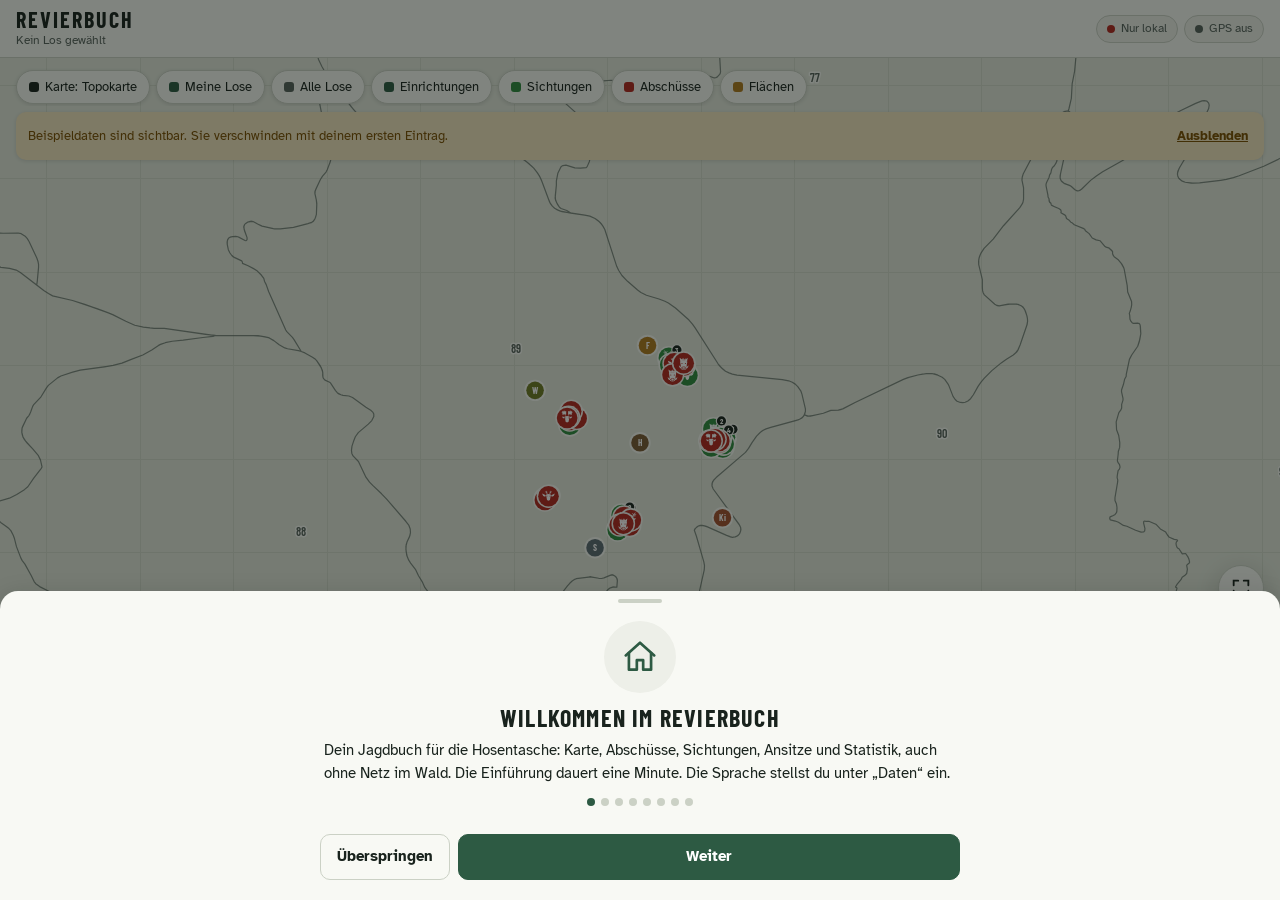
==== index.html @ 281d04a6 "Android: Dateien speichern, Kamera-Knopf, Zurück-Taste, Track-Hinweis Co-Authored-By: Claude Sonnet " ====
<!doctype html>
<html lang="de">
<head>
<meta charset="utf-8">
<meta name="viewport" content="width=device-width,initial-scale=1,viewport-fit=cover">
<meta name="theme-color" content="#2D5A43">
<link rel="manifest" href="manifest.webmanifest">
<link rel="icon" href="icon-192.png" type="image/png">
<link rel="apple-touch-icon" href="apple-touch-icon.png">
<meta name="mobile-web-app-capable" content="yes"><meta name="apple-mobile-web-app-capable" content="yes">
<meta name="apple-mobile-web-app-title" content="Revierbuch"><meta name="apple-mobile-web-app-status-bar-style" content="default">
<style>:root{color-scheme:light;padding-top:env(safe-area-inset-top,0px);padding-bottom:env(safe-area-inset-bottom,0px)}body{margin:0;font:14px system-ui,-apple-system,"Segoe UI",sans-serif}img{max-width:100%}[hidden]{display:none!important}</style>
<title>Revierbuch</title>
<link rel="preconnect" href="https://fonts.googleapis.com">
<link rel="preconnect" href="https://fonts.gstatic.com" crossorigin>
<link rel="stylesheet" href="https://fonts.googleapis.com/css2?family=Atkinson+Hyperlegible:wght@400;700&family=Barlow+Condensed:wght@500;600;700&family=IBM+Plex+Mono:wght@400;500&display=swap">
<style>
/* Layout: one-screen field app. Slim header, four views (Karte, Einträge, Statistik, Daten) and a bottom tab bar.
   The map bleeds edge to edge; every other surface keeps the side gutter. Palette is forest signage: green-tinted
   neutrals, one forest-green accent, one marker colour per facility type, red reserved for harvests. */
:root{
  --bg:#EDEFE8; --surface:#F8F9F4; --ink:#19231D; --ink-2:#55615A; --line:#CBD1C5;
  --accent:#2D5A43; --accent-ink:#FFFFFF; --map:#E3E8DC; --grid:#D3DACB; --on-mark:#FFFFFF;
  --kanzel:#2D5A43; --bock:#2F5F86; --huette:#7A5A34; --futter:#B07A1E; --kirrung:#A4502F;
  --salz:#5B6B73; --acker:#6F7A25; --sonst:#6B746E; --posten:#8A2F5B; --sicht:#2E8B3E; --kill:#B3261E;
  --warn:#7A4E00; --warn-bg:#F4E5BF; --shadow:0 6px 24px rgba(20,30,24,.18);
  --font-display:"Barlow Condensed","Arial Narrow",sans-serif;
  --font-body:"Atkinson Hyperlegible",system-ui,-apple-system,"Segoe UI",sans-serif;
  --font-mono:"IBM Plex Mono",ui-monospace,Menlo,Consolas,monospace;
}
@media (prefers-color-scheme: dark){:root:not([data-theme="light"]){
  --bg:#101612; --surface:#18211B; --ink:#E4EADF; --ink-2:#9BA89F; --line:#2E3B32;
  --accent:#7FC29A; --accent-ink:#0E1A12; --map:#0C120F; --grid:#18231C; --on-mark:#0E1A12;
  --kanzel:#7FC29A; --bock:#7FB3DB; --huette:#D2AE82; --futter:#E0AE55; --kirrung:#E58F6C;
  --salz:#9DB0BA; --acker:#BCC864; --sonst:#9AA59E; --posten:#E08AB4; --sicht:#8CD97A; --kill:#F2837B;
  --warn:#F0CF86; --warn-bg:#3A2F12; --shadow:0 6px 24px rgba(0,0,0,.5); color-scheme:dark}}
:root[data-theme="dark"]{
  --bg:#101612; --surface:#18211B; --ink:#E4EADF; --ink-2:#9BA89F; --line:#2E3B32;
  --accent:#7FC29A; --accent-ink:#0E1A12; --map:#0C120F; --grid:#18231C; --on-mark:#0E1A12;
  --kanzel:#7FC29A; --bock:#7FB3DB; --huette:#D2AE82; --futter:#E0AE55; --kirrung:#E58F6C;
  --salz:#9DB0BA; --acker:#BCC864; --sonst:#9AA59E; --posten:#E08AB4; --sicht:#8CD97A; --kill:#F2837B;
  --warn:#F0CF86; --warn-bg:#3A2F12; --shadow:0 6px 24px rgba(0,0,0,.5); color-scheme:dark}

*{box-sizing:border-box}
html,body{height:100%}
body{background:var(--bg);color:var(--ink);font:400 15px/1.45 var(--font-body);-webkit-text-size-adjust:100%;overflow:hidden}
button,input,select,textarea{font:inherit;color:inherit}
button{cursor:pointer}
:focus-visible{outline:2px solid var(--accent);outline-offset:2px}
.gx{padding-left:max(16px,env(safe-area-inset-left,0px));padding-right:max(16px,env(safe-area-inset-right,0px))}

#app{height:100%;display:flex;flex-direction:column;min-height:0}
.top{display:flex;align-items:center;gap:12px;padding-block:8px;background:var(--surface);border-bottom:1px solid var(--line);min-height:52px}
.brand{min-width:0;flex:1}
.brand h1{margin:0;font:700 22px/1 var(--font-display);letter-spacing:.09em;text-transform:uppercase}
.brand small{display:block;color:var(--ink-2);font-size:12px;white-space:nowrap;overflow:hidden;text-overflow:ellipsis;margin-top:2px}
.status{display:flex;gap:6px;flex-shrink:0}
.pill{display:inline-flex;align-items:center;gap:6px;border:1px solid var(--line);border-radius:999px;padding:4px 10px;font-size:12px;background:var(--bg);color:var(--ink-2);min-height:28px}
.pill i{width:8px;height:8px;border-radius:50%;background:var(--ink-2)}
.pill.ok i{background:var(--accent)} .pill.busy i{background:var(--futter)} .pill.bad i{background:var(--kill)}
button.pill{cursor:pointer}

.views{flex:1;min-height:0;position:relative}
.view{position:absolute;inset:0;overflow:auto;-webkit-overflow-scrolling:touch}
#viewMap{overflow:hidden;background:var(--map)}
#map{-webkit-user-select:none;user-select:none;-webkit-touch-callout:none;position:absolute;inset:0;width:100%;height:100%;touch-action:none;display:block}
.pad{padding-block:16px 28px;max-width:760px;margin:0 auto;display:flex;flex-direction:column;gap:18px}

.tabs{display:grid;grid-template-columns:repeat(6,1fr);background:var(--surface);border-top:1px solid var(--line);padding-left:max(0px,env(safe-area-inset-left,0px));padding-right:max(0px,env(safe-area-inset-right,0px))}
.tabs button{border:0;background:none;display:flex;flex-direction:column;align-items:center;gap:2px;padding:8px 4px 7px;min-height:56px;color:var(--ink-2);font:600 12px/1 var(--font-display);letter-spacing:.07em;text-transform:uppercase;border-top:3px solid transparent}
.tabs button svg{width:22px;height:22px;stroke:currentColor;fill:none;stroke-width:1.8;stroke-linecap:round;stroke-linejoin:round}
.tabs button[aria-current="page"]{color:var(--accent);border-top-color:var(--accent)}

/* map overlays */
.layers{position:absolute;top:10px;left:0;right:0;display:flex;gap:6px;overflow-x:auto;padding-block:2px;scrollbar-width:none}
.layers::-webkit-scrollbar{display:none}
.chip{display:inline-flex;align-items:center;gap:6px;white-space:nowrap;border:1px solid var(--line);background:var(--surface);color:var(--ink);border-radius:999px;padding:6px 12px;font-size:13px;min-height:34px;box-shadow:0 1px 4px rgba(0,0,0,.12)}
.chip i{width:10px;height:10px;border-radius:3px;background:var(--c,var(--ink-2))}
.chip[aria-pressed="false"]{color:var(--ink-2);background:var(--bg)} .chip[aria-pressed="false"] i{opacity:.35}
.demo{position:absolute;top:54px;left:0;right:0;display:flex;align-items:center;gap:10px}
.demo div{flex:1;background:var(--warn-bg);color:var(--warn);border-radius:10px;padding:8px 12px;font-size:13px;display:flex;gap:10px;align-items:center;justify-content:space-between;box-shadow:0 1px 4px rgba(0,0,0,.12)}
.demo button{border:0;background:none;color:inherit;font-weight:700;text-decoration:underline;padding:4px;min-height:32px}
.maptools{position:absolute;right:max(16px,env(safe-area-inset-right,0px));bottom:16px;display:flex;flex-direction:column;gap:8px}
.rb{width:46px;height:46px;border-radius:50%;border:1px solid var(--line);background:var(--surface);display:grid;place-items:center;box-shadow:var(--shadow);padding:0}
.rb svg{width:22px;height:22px;stroke:var(--ink);fill:none;stroke-width:2;stroke-linecap:round}
.rb.on svg{stroke:var(--accent)}
.fab{position:absolute;left:50%;transform:translateX(-50%);bottom:16px;border:0;border-radius:999px;background:var(--accent);color:var(--accent-ink);padding:0 22px 0 16px;height:50px;display:flex;align-items:center;gap:8px;box-shadow:var(--shadow);font:700 17px/1 var(--font-display);letter-spacing:.08em;text-transform:uppercase}
.fab svg{width:22px;height:22px;stroke:currentColor;stroke-width:2.4;fill:none;stroke-linecap:round}
.scale{position:absolute;left:max(16px,env(safe-area-inset-left,0px));bottom:78px;font:500 11px/1 var(--font-mono);color:var(--ink);pointer-events:none}
.scale b{display:block;height:6px;border:2px solid var(--ink);border-top:0;margin-top:3px}
.place{position:absolute;top:0;left:0;right:0;background:var(--surface);border-bottom:1px solid var(--line);padding-block:10px;display:flex;flex-direction:column;gap:8px;box-shadow:var(--shadow)}
.place p{margin:0;font-size:14px}
.place code{font:500 13px var(--font-mono);color:var(--ink-2)}

/* buttons, fields */
.btn{border:1px solid var(--line);background:var(--surface);border-radius:10px;padding:0 16px;min-height:46px;font-weight:700;display:inline-flex;align-items:center;justify-content:center;gap:8px}
.btn.primary{background:var(--accent);color:var(--accent-ink);border-color:var(--accent)}
.btn.danger{color:var(--kill);border-color:currentColor}
.btn.sm{min-height:38px;padding:0 12px;font-size:14px}
.btn[disabled]{opacity:.45;cursor:default}
.btnrow{display:flex;gap:8px;flex-wrap:wrap}
.field{display:flex;flex-direction:column;gap:6px;min-width:0}
.lbl{font:600 13px/1 var(--font-display);letter-spacing:.09em;text-transform:uppercase;color:var(--ink-2)}
input[type=text],input[type=number],input[type=search],input[type=datetime-local],select,textarea{width:100%;min-height:46px;border:1px solid var(--line);background:var(--bg);border-radius:10px;padding:10px 12px;font-size:16px;min-width:0}
textarea{resize:vertical}
input.mono{font-family:var(--font-mono);letter-spacing:.04em}
.grid2{display:grid;grid-template-columns:repeat(auto-fit,minmax(150px,1fr));gap:12px}
.seg{display:flex;gap:6px;flex-wrap:wrap}
.seg button{flex:1;min-width:84px;border:1px solid var(--line);background:var(--bg);border-radius:10px;min-height:44px;padding:0 10px}
.seg button[aria-pressed="true"]{background:var(--accent);color:var(--accent-ink);border-color:var(--accent);font-weight:700}
.types{display:grid;grid-template-columns:repeat(auto-fit,minmax(150px,1fr));gap:8px}
.type{display:flex;align-items:center;gap:8px;border:1px solid var(--line);background:var(--bg);border-radius:10px;padding:6px 10px;min-height:46px;text-align:left;font-size:14px}
.type i,.mk{flex:none;width:28px;height:28px;border-radius:50%;display:grid;place-items:center;color:var(--on-mark);font:700 13px/1 var(--font-display);font-style:normal}
.type[aria-pressed="true"]{border-color:var(--accent);box-shadow:inset 0 0 0 1px var(--accent);font-weight:700}
.posrow{display:flex;flex-direction:column;gap:8px;border:1px dashed var(--line);border-radius:10px;padding:10px 12px}
.posrow code{font:500 14px var(--font-mono)}
.hint{font-size:13px;color:var(--ink-2);margin:0}
.warnbox{background:var(--warn-bg);color:var(--warn);border-radius:8px;padding:8px 10px;font-size:13px}

/* sheet */
#ov{position:fixed;inset:0;background:rgba(10,16,12,.5);z-index:20}
#sheet{position:fixed;left:0;right:0;bottom:0;z-index:21;max-height:90%;overflow:auto;background:var(--surface);border-radius:18px 18px 0 0;box-shadow:var(--shadow);padding-top:8px;padding-bottom:calc(20px + env(safe-area-inset-bottom,0px));animation:up .22s ease-out}
#sheet:focus{outline:0}
@keyframes up{from{transform:translateY(24px);opacity:.4}to{transform:none;opacity:1}}
.grab{width:44px;height:4px;border-radius:2px;background:var(--line);margin:0 auto 10px}
.sbody{max-width:640px;margin:0 auto;display:flex;flex-direction:column;gap:14px}
.sbody h2{margin:0;font:700 24px/1.1 var(--font-display);letter-spacing:.05em;text-transform:uppercase}
.choice{display:flex;align-items:center;gap:14px;border:1px solid var(--line);background:var(--bg);border-radius:12px;padding:12px 14px;min-height:64px;text-align:left;width:100%}
.choice b{display:block;font-size:16px} .choice small{color:var(--ink-2)}
.kv{display:grid;grid-template-columns:auto 1fr;gap:6px 14px;font-size:14px;margin:0}
.kv dt{color:var(--ink-2)} .kv dd{margin:0;min-width:0;overflow-wrap:anywhere}
.kv code{font-family:var(--font-mono)}
#toast{position:fixed;left:50%;transform:translateX(-50%);bottom:calc(76px + env(safe-area-inset-bottom,0px));background:var(--ink);color:var(--bg);padding:10px 16px;border-radius:10px;font-size:14px;z-index:30;max-width:min(92vw,520px);text-align:center;box-shadow:var(--shadow)}

/* lists */
h2.sec{margin:0;font:700 20px/1 var(--font-display);letter-spacing:.07em;text-transform:uppercase}
.card{background:var(--surface);border:1px solid var(--line);border-radius:12px;padding:14px;display:flex;flex-direction:column;gap:12px}
.toolbar{display:flex;gap:8px;flex-wrap:wrap}
.toolbar .btn{flex:1}
.rows{display:flex;flex-direction:column;gap:8px}
.row{display:flex;align-items:center;gap:12px;width:100%;text-align:left;border:1px solid var(--line);background:var(--surface);border-radius:12px;padding:10px 12px;min-height:60px}
.row .rt{flex:1;min-width:0;display:flex;flex-direction:column}
.row .rt b{overflow-wrap:anywhere}
.row small{color:var(--ink-2);font-size:13px}
.tagc{font:500 12px var(--font-mono);border:1px solid var(--line);border-radius:6px;padding:3px 7px;background:var(--bg);flex:none;max-width:40%;overflow:hidden;text-overflow:ellipsis}
.mk.sq{border-radius:8px}
.empty{color:var(--ink-2);text-align:center;padding:28px 12px;border:1px dashed var(--line);border-radius:12px}
.bars{display:flex;flex-direction:column;gap:10px}
.bar{display:grid;grid-template-columns:minmax(80px,32%) 1fr auto;gap:10px;align-items:center;font-size:14px}
.bar .bt{height:14px;border-radius:4px;background:var(--bg);overflow:hidden;border:1px solid var(--line)}
.bar .bt i{display:block;height:100%;background:var(--accent)}
.bar .bv{font:500 13px var(--font-mono);text-align:right;white-space:nowrap}
.bar .bl{overflow-wrap:anywhere}
.bar small{display:block;color:var(--ink-2);font-size:12px}
.months{display:grid;grid-template-columns:repeat(12,1fr);gap:4px;align-items:end;height:150px;padding-top:6px}
.months div{display:flex;flex-direction:column;justify-content:flex-end;align-items:center;gap:4px;height:100%;font:500 10px var(--font-mono);color:var(--ink-2);min-width:0}
.months i{display:block;width:100%;background:var(--kill);border-radius:3px 3px 0 0;min-height:2px}
.months em{font-style:normal;color:var(--ink)}
.big{font:700 56px/1 var(--font-display);letter-spacing:.02em}
.lotrow{display:flex;gap:8px;align-items:center;flex-wrap:wrap;border:1px solid var(--line);border-radius:10px;padding:8px 10px}
.lotrow span{flex:1;min-width:120px;overflow-wrap:anywhere}
.pick{max-height:46vh;overflow:auto;display:flex;flex-direction:column;gap:6px;border:1px solid var(--line);border-radius:10px;padding:6px}
.pick label{display:flex;gap:10px;align-items:center;padding:8px;border-radius:8px;min-height:44px}
.pick input{width:20px;height:20px;flex:none;accent-color:var(--accent)}
a{color:var(--accent)}
.attr{position:absolute;left:max(16px,env(safe-area-inset-left,0px));bottom:100px;max-width:60%;font:400 10px/1.3 var(--font-body);color:var(--ink);background:color-mix(in srgb,var(--surface) 78%,transparent);padding:2px 6px;border-radius:4px;pointer-events:none}
.attr:empty{display:none}
#tabs button{min-width:0;overflow:hidden;font-size:clamp(7px,2.2vw,12px)!important;letter-spacing:.01em!important;padding-inline:1px!important}
.guide{position:absolute;top:0;left:0;right:0;background:var(--surface);border-bottom:1px solid var(--line);padding-block:10px;display:flex;flex-wrap:wrap;gap:6px 14px;align-items:center;box-shadow:var(--shadow);z-index:3}
.garrow{width:64px;height:64px;flex:none;transition:transform .12s linear}
.gtext{display:flex;flex-direction:column;gap:2px;flex:1;min-width:130px}
.gtext b{overflow-wrap:anywhere}
.gdist{font:700 34px/1 var(--font-display);letter-spacing:.03em}
.gbtn{display:flex;gap:6px;flex-wrap:wrap;width:100%}
.phs{display:flex;gap:8px;flex-wrap:wrap;margin-bottom:8px}.phw{position:relative}
.ph{width:84px;height:84px;padding:0;border:1px solid var(--line);border-radius:10px;overflow:hidden;background:var(--surface);cursor:pointer}.ph img{width:100%;height:100%;object-fit:cover;display:block}
.phx{position:absolute;top:3px;right:3px;width:26px;height:26px;padding:0;border:0;border-radius:50%;background:rgba(0,0,0,.65);color:#fff;font-size:14px;line-height:26px;cursor:pointer}
.pick{display:flex;align-items:center;gap:10px;cursor:pointer}.pick input{width:22px;height:22px;flex:none}
.plrow{display:grid;grid-template-columns:1.3fr 1fr .7fr auto;gap:6px;align-items:start}
.sw{display:flex;flex-wrap:wrap;gap:8px}.swb{width:36px;height:36px;border-radius:50%;border:2px solid var(--line);padding:0;cursor:pointer}.swb.auto{width:auto;border-radius:18px;padding:0 12px;background:var(--surface);color:var(--ink);font:600 13px/1 inherit}.swb.dot{width:20px;height:20px}.swb[aria-pressed="true"]{outline:3px solid var(--ink);outline-offset:2px}
.tabs button{letter-spacing:.03em!important;padding-inline:2px!important}
a.btn{text-decoration:none;color:var(--ink)}
@media (prefers-reduced-motion:reduce){#sheet{animation:none}}
</style>

</head>
<body>
<div id="app">
  <header class="top gx">
    <div class="brand"><h1>Revierbuch</h1><small id="lotName">Kein Los gewählt</small></div>
    <div class="status"><button class="pill" id="stStore" type="button" data-accopen aria-label="Konto und Gruppen"><i></i><span>Lade …</span></button><button class="pill" id="stGps" type="button" aria-label="Standort"><i></i><span>GPS aus</span></button></div>
  </header>
  <div class="views">
    <section class="view" id="viewMap">
      <canvas id="map" aria-label="Revierkarte"></canvas>
      <div class="layers gx" id="layers"></div>
      <div class="demo gx" id="demo" hidden><div><span>Beispieldaten sind sichtbar. Sie verschwinden mit deinem ersten Eintrag.</span><button type="button" id="demoOff">Ausblenden</button></div></div>
      <div class="attr" id="attr"></div>
      <div class="scale" id="scale"><span id="scaleL"></span><b id="scaleB"></b></div>
      <div class="maptools">
        <button class="rb" id="bFit" type="button" aria-label="Zu meinem Los"><svg viewBox="0 0 24 24"><path d="M4 9V4h5M20 9V4h-5M4 15v5h5M20 15v5h-5"/></svg></button>
        <button class="rb" id="bLoc" type="button" aria-label="Mein Standort"><svg viewBox="0 0 24 24"><circle cx="12" cy="12" r="4"/><path d="M12 2v4M12 18v4M2 12h4M18 12h4"/></svg></button>
        <button class="rb" id="bIn" type="button" aria-label="Hineinzoomen"><svg viewBox="0 0 24 24"><path d="M12 5v14M5 12h14"/></svg></button>
        <button class="rb" id="bOut" type="button" aria-label="Herauszoomen"><svg viewBox="0 0 24 24"><path d="M5 12h14"/></svg></button>
      </div>
      <button class="fab" id="fab" type="button"><svg viewBox="0 0 24 24"><path d="M12 5v14M5 12h14"/></svg>Eintragen</button>
      <div class="guide gx" id="guide" hidden>
        <svg id="gArrow" class="garrow" viewBox="0 0 64 64" aria-hidden="true"><circle cx="32" cy="32" r="30" fill="none" stroke="var(--line)" stroke-width="2"/><path d="M32 7 L47 46 L32 38 L17 46 Z" fill="var(--accent)"/></svg>
        <div class="gtext"><b id="gName"></b><span class="gdist" id="gDist">…</span><span class="hint" id="gSub"></span></div>
        <div class="gbtn"><a class="btn sm" id="gCar" target="_blank" rel="noopener">Route Auto</a><a class="btn sm" id="gWalk" target="_blank" rel="noopener">Route zu Fuß</a><button class="btn sm danger" id="gEnd" type="button">Beenden</button></div>
      </div>
      <div class="place gx" id="place" hidden>
        <p><b id="placeTitle">Position wählen</b><br><span class="hint">Karte verschieben, bis das Fadenkreuz auf dem Ort liegt.</span></p>
        <code id="pcoord"></code>
        <div class="btnrow"><button class="btn primary sm" id="pOk" type="button">Hier setzen</button><button class="btn sm" id="pGps" type="button">Mein Standort</button><button class="btn sm" id="pNo" type="button">Abbrechen</button></div>
      </div>
    </section>
    <section class="view" id="viewStart" hidden><div class="pad gx" id="startBody"></div></section>
    <section class="view" id="viewLog" hidden><div class="pad gx" id="logBody"></div></section>
    <section class="view" id="viewHunt" hidden><div class="pad gx" id="huntBody"></div></section>
    <section class="view" id="viewStats" hidden><div class="pad gx" id="statsBody"></div></section>
    <section class="view" id="viewGroups" hidden><div class="pad gx" id="groupsBody"></div></section>
    <section class="view" id="viewData" hidden><div class="pad gx" id="dataBody"></div></section>
  </div>
  <nav class="tabs" id="tabs" aria-label="Bereiche"></nav>
</div>
<div id="ov" hidden></div>
<section id="sheet" class="gx" role="dialog" aria-modal="true" tabindex="-1" hidden><div class="grab"></div><div class="sbody" id="sheetBody"></div></section>
<div id="toast" role="status" hidden></div>
<input type="file" id="fileIn" accept=".geojson,.json,.kml,application/json,application/geo+json,application/vnd.google-earth.kml+xml" hidden>

<script>
(function(){
'use strict';
var LANGS=[['de','Deutsch','de-LU'],['fr','Français','fr-LU'],['lb','Lëtzebuergesch','lb-LU'],['en','English','en-GB']];
var LANG=(function(){try{var s=localStorage.getItem('revierbuch.lang');if(s&&/^(de|fr|lb|en)$/.test(s))return s}catch(e){}return 'de'})();
var LOC=(LANGS.filter(function(l){return l[0]===LANG})[0]||LANGS[0])[2];
var I18N={"fr":{"(freie Lizenz). Für die App in WGS 84 umgerechnet und auf etwa einen Meter vereinfacht.":"(licence libre). Converties en WGS 84 pour l'app et simplifiées à environ un mètre.","(in der App unter Daten > Konto und Gruppen > Einladung einlösen).":"(dans l'app sous Données > Compte et groupes > Utiliser une invitation).","(mindestens 8 Zeichen)":"(au moins 8 caractères)","(unterbrochen)":"(interrompu)","(wähle oben ein Jahr für ein anderes Jahr)":"(choisis une année en haut pour une autre année)","+ Abschuss":"+ Tir","+ Ansitz reservieren":"+ Réserver un affût","+ Fläche":"+ Surface","+ Fläche einzeichnen":"+ Dessiner une surface","+ Gruppe":"+ Groupe","+ Gruppe erstellen":"+ Créer un groupe","+ Kennzahl":"+ Indicateur","+ Linie":"+ Ligne","+ Neue Drückjagd":"+ Nouvelle battue","+ Neue Fläche":"+ Nouvelle surface","+ Posten":"+ Poste","+ Schaden eintragen":"+ Saisir un dégât","+ Sichtung":"+ Observation","+ Textblock":"+ Bloc de texte","+ Zeile":"+ Ligne","1 Person":"1 personne","20 Personen":"20 personnes","5 Personen":"5 personnes",">Abschüsse als CSV":">Tirs en CSV",">Abschüsse und Sichtungen":">Tirs et observations",">Administrator":">Administrateur",">Nur Abschüsse":">Tirs uniquement",">Nur Sichtungen":">Observations uniquement",">Sicherung (JSON)":">Sauvegarde (JSON)","Abbrechen":"Annuler","Abend":"Soir","Abgemeldet":"Déconnecté","Ablehnen":"Refuser","Ablehnen?":"Refuser ?","Abmelden":"Se déconnecter","Abschuss":"Tir","Abschuss liegt":"Le tir se trouve","Abschussplan":"Plan de tir","Abschussplan (eigene Zahlen)":"Plan de tir (chiffres personnels)","Abschussplan 2024/2027 (meine Lose)":"Plan de tir 2024/2027 (mes lots)","Abschussplan meiner Lose":"Plan de tir de mes lots","Abschüsse":"Tirs","Abschüsse (Anzahl)":"Tirs (nombre)","Abschüsse (gesamt, Wildart, Kanzel, Monat)":"Tirs (total, espèce, mirador, mois)","Abschüsse gesamt":"Total des tirs","Abschüsse liegen":"Les tirs se trouvent","Abschüsse ohne passendes Geschlecht/Alter konnten nicht zugeordnet werden.":"Les tirs sans sexe/âge correspondant n'ont pas pu être attribués.","Adresse Luftbild":"Adresse photo aérienne","Adresse Topokarte":"Adresse carte topographique","Adult":"Adulte","Aktueller Standort.":"Position actuelle.","Akzeptieren":"Accepter","Alle":"Tous","Alle Einträge":"Toutes les entrées","Alle Einträge, die du nicht teilst, bleiben ausschließlich in deinem Browser bzw. auf deinem Gerät. Ohne Konto werden keine Daten an einen Server gesendet.":"Toutes les entrées que tu ne partages pas restent exclusivement dans ton navigateur ou sur ton appareil. Sans compte, aucune donnée n'est envoyée à un serveur.","Alle Jahre":"Toutes les années","Alle Lose":"Tous les lots","Alle Lose von Luxemburg (gültig ab 1. April 2021) sind auf der Karte sichtbar. Tippe dort auf ein Los, um es als dein Los zu markieren, oder gib die Nummer ein.":"Tous les lots du Luxembourg (valables depuis le 1er avril 2021) sont visibles sur la carte. Touche un lot pour le marquer comme le tien, ou saisis son numéro.","Alle Posten dieser Linie bekommen diese Farbe auf der Karte. „Auto“ nimmt wieder die Farbe der Einrichtungsart.":"Tous les postes de cette ligne prennent cette couleur sur la carte. « Auto » reprend la couleur du type d'installation.","Alle Zeit":"Depuis toujours","Alles anzeigen":"Tout afficher","Als Abschuss eintragen":"Saisir comme tir","Als App installieren":"Installer comme application","Als CSV":"En CSV","Als dein Los markiert":"Marqué comme ton lot","Als mein Los markieren":"Marquer comme mon lot","Alter":"Âge","Altersklasse":"Classe d'âge","Amerikanischer Nerz":"Vison d'Amérique","Anfragen anderer Gruppen":"Demandes d'autres groupes","Angekommen":"Arrivé","Angemeldet":"Connecté","Angemeldet als":"Connecté en tant que","Anmelden":"Se connecter","Anmelden oder registrieren":"Se connecter ou s'inscrire","Anpassen":"Personnaliser","Anschuss":"Lieu du tir","Anschuss festlegen":"Définir le lieu du tir","Anschuss ·":"Lieu du tir ·","Anschuss:":"Lieu du tir :","Ansitz reservieren":"Réserver un affût","Ansitz-Reservierungen":"Réservations d'affût","Ansitzbock / Drückjagdstand":"Siège d'affût / poste de battue","Anstehende Ansitze":"Affûts à venir","Anzahl":"Nombre","Anzeigen":"Afficher","Anzeigename":"Nom affiché","Anzeigename (für andere Mitglieder sichtbar)":"Nom affiché (visible par les autres membres)","Apr":"avr.","Art":"Type","Auf Karte":"Sur la carte","Auf Karte setzen":"Placer sur la carte","Auf Karte zeigen":"Montrer sur la carte","Aufgeteilt":"Réparti","Aufzeichnung":"Enregistrement","Aufzeichnung beenden":"Arrêter l'enregistrement","Aufzeichnung beenden?":"Arrêter l'enregistrement ?","Aufzeichnung läuft. Der Bildschirm bleibt an.":"Enregistrement en cours. L'écran reste allumé.","Aufzeichnung starten":"Démarrer l'enregistrement","Aug":"août","Aus Jagd entfernen":"Retirer de la battue","Aus meinen Losen entfernen":"Retirer de mes lots","Ausblenden":"Masquer","Auswahl (":"Sélection (","Auswahl ändern":"Modifier la sélection","Automatisch suchen":"Rechercher automatiquement","außerhalb deiner Lose und zählt nicht im Plan.":"en dehors de tes lots et ne compte pas dans le plan.","Außerhalb des 17.10.2026 bis 31.1.2027 sind nur Pirsch („à l’approche“) und Ansitz („à l’affût“) erlaubt.":"En dehors du 17.10.2026 au 31.1.2027, seuls l'approche et l'affût sont autorisés.","Bauart der Kanzel":"Type de mirador","Bearbeiten":"Modifier","Beginn":"Début","Beispiel-Jagdlos":"Lot de chasse exemple","Beispieldaten":"Données d'exemple","Beispieldaten ausblenden":"Masquer les données d'exemple","Beispieldaten wieder einblenden":"Réafficher les données d'exemple","Beispieldaten. Trage einen eigenen Eintrag ein, dann verschwinden sie.":"Données d'exemple. Saisis une entrée personnelle et elles disparaîtront.","Beispieldaten sind sichtbar. Sie verschwinden mit deinem ersten Eintrag.":"Des données d'exemple sont affichées. Elles disparaîtront avec ta première entrée.","Beitreten":"Rejoindre","Beobachtet von":"Observé depuis","Bereiche":"Sections","Berechnete Größe":"Taille calculée","Beschriftung (freier Text)":"Étiquette (texte libre)","Bezeichnung der Posten":"Désignation des postes","Bis":"Jusqu'à","bis Minimum":"jusqu'au minimum","Bisamratte":"Rat musqué","Bisherige Abschüsse":"Tirs précédents","Bisherige Abschüsse eintragen":"Saisir les tirs précédents","Bitte angeben, wann der Schaden festgestellt wurde.":"Indique quand le dégât a été constaté.","Bitte Datum und Beginn angeben.":"Indique la date et le début.","Bitte Datum und Uhrzeit angeben.":"Indique la date et l'heure.","Bitte den Einladungscode eingeben.":"Saisis le code d'invitation.","Bitte den Preis pro ar eingeben.":"Saisis le prix par are.","Bitte die Datenschutzerklärung bestätigen.":"Confirme la déclaration de protection des données.","Bitte die geschädigte Fläche in ar eingeben.":"Saisis la surface endommagée en ares.","Bitte E-Mail und Passwort eingeben.":"Saisis l'e-mail et le mot de passe.","Bitte eine gültige E-Mail-Adresse eingeben.":"Saisis une adresse e-mail valide.","Bitte eine Losnummer eingeben.":"Saisis un numéro de lot.","Bitte eine Position festlegen.":"Définis une position.","Bitte eine Rolle wählen.":"Choisis un rôle.","Bitte einen Anzeigenamen eingeben.":"Saisis un nom affiché.","Bitte einen Namen eingeben.":"Saisis un nom.","Bitte einen Namen für die Linie eingeben.":"Saisis un nom pour la ligne.","Bitte mindestens ein Los angeben.":"Indique au moins un lot.","Bitte zuerst deine E-Mail eingeben.":"Saisis d'abord ton e-mail.","Bitte zuerst den Link in der Bestätigungs-Mail öffnen.":"Ouvre d'abord le lien dans l'e-mail de confirmation.","Bitte zuerst eine Position festlegen.":"Définis d'abord une position.","Bitte Überschrift oder Text eingeben.":"Saisis un titre ou un texte.","Breite":"Largeur","Buchenverjüngung":"Régénération de hêtres","Code erzeugen":"Générer le code","CSV gespeichert":"CSV enregistré","Dachs":"Blaireau","Dam m":"Daim m","Dam w":"Daim f","Damwild":"Daim","Damwild männlich":"Daim mâle","Damwild weiblich/Kälber":"Daim femelle/faons","Das Enddatum liegt vor dem Beginn.":"La date de fin est antérieure au début.","Das Gebiet ist zu groß zum Speichern.":"La zone est trop grande pour être enregistrée.","Das Passwort braucht mindestens 8 Zeichen.":"Le mot de passe doit contenir au moins 8 caractères.","Das Passwort ist zu schwach (mindestens 8 Zeichen).":"Le mot de passe est trop faible (au moins 8 caractères).","Das sind Beispieldaten. Sie verschwinden mit deinem ersten Eintrag.":"Ce sont des données d'exemple. Elles disparaîtront avec ta première entrée.","Datei konnte nicht gelesen werden.":"Le fichier n'a pas pu être lu.","Daten":"Données","Daten konnten nicht geladen werden (":"Impossible de charger les données (","Datenschutzerklärung":"Déclaration de protection des données","Datum":"Date","Datum und Uhrzeit":"Date et heure","Dein Standort ist noch unbekannt, die Liste ist nach Namen sortiert.":"Ta position est encore inconnue, la liste est triée par nom.","Deine Daten liegen privat in deinem Konto.":"Tes données sont stockées en privé dans ton compte.","Deine Einträge bleiben nur in diesem Browser. Erstelle regelmäßig eine Sicherung.":"Tes entrées restent uniquement dans ce navigateur. Crée régulièrement une sauvegarde.","Deine Einträge liegen privat in deinem Konto und sind auf allen deinen Geräten verfügbar.":"Tes entrées sont stockées en privé dans ton compte et disponibles sur tous tes appareils.","Deine Rolle:":"Ton rôle :","Deinen Weg per GPS mitschneiden":"Enregistrer ton trajet par GPS","Der Kartenhintergrund kommt von Geoportail.lu (Administration du cadastre et de la topographie, frei nutzbar unter CC0). Auf der Karte wechselst du mit dem ersten Knopf zwischen Topokarte, Luftbild, Straßenkarte und Raster.":"Le fond de carte provient de Geoportail.lu (Administration du cadastre et de la topographie, libre d'utilisation sous CC0). Sur la carte, le premier bouton permet de passer entre carte topographique, photo aérienne, plan routier et grille.","Der Standort ist nicht verfügbar. Erlaube den Standortzugriff in den Einstellungen deines Browsers oder setze die Position über die Karte.":"La position n'est pas disponible. Autorise l'accès à la position dans les réglages de ton navigateur ou place la position sur la carte.","Dez":"déc.","Die Anzahl wird beim Speichern auf die Summe (":"Le nombre sera défini à la somme (","Die Daten bleiben nur in diesem Browser.":"Les données restent uniquement dans ce navigateur.","Die Daten bleiben nur in diesem Browser. Tippen für Anmelden und Gruppen.":"Les données restent uniquement dans ce navigateur. Touche pour te connecter et gérer les groupes.","Die Grenzen aller Lose konnten nicht geladen werden.":"Les limites de tous les lots n'ont pas pu être chargées.","Die Jagd ist von einer Stunde nach Sonnenuntergang bis eine Stunde vor Sonnenaufgang verboten.":"La chasse est interdite d'une heure après le coucher du soleil à une heure avant le lever du soleil.","Die Kartenkacheln lassen sich nicht laden. Prüfe die Adresse unter „Daten“ oder wähle eine andere Karte.":"Les tuiles de la carte ne se chargent pas. Vérifie l'adresse sous « Données » ou choisis une autre carte.","Die Lose sind noch nicht geladen.":"Les lots ne sont pas encore chargés.","Diese E-Mail ist bereits registriert.":"Cet e-mail est déjà enregistré.","Diese Wildmarke ist bereits bei einem anderen Abschuss eingetragen.":"Cette marque de gibier est déjà saisie pour un autre tir.","Dieser Browser kann keine Karten speichern.":"Ce navigateur ne peut pas enregistrer de cartes.","Dieses Jagdjahr (ab 1.4.)":"Cette année de chasse (dès le 1.4.)","Dieses Jahr":"Cette année","Douglasienkultur":"Culture de douglas","Drückjagd":"Battue","Drückjagd bearbeiten":"Modifier la battue","Drückjagdbock 1":"Poste de battue 1","Drückjagdbock 2":"Poste de battue 2","Drückjagden":"Battues","Drückjagdposten":"Poste de battue","Du bist Administrator dieser Gruppe.":"Tu es administrateur de ce groupe.","Du bist jetzt in der Gruppe.":"Tu fais maintenant partie du groupe.","Du bist noch in keiner Gruppe.":"Tu n'es encore dans aucun groupe.","Du hast noch kein Los gewählt. Gib die Losnummer unten ein.":"Tu n'as pas encore choisi de lot. Saisis le numéro de lot ci-dessous.","E-Mail":"E-mail","E-Mail oder Passwort stimmt nicht.":"E-mail ou mot de passe incorrect.","Eichenkultur":"Culture de chênes","Eigene Grenzen einlesen":"Importer des limites personnelles","Ein Konto ist freiwillig. Ohne Konto bleibt dein Revierbuch wie bisher nur auf diesem Gerät. Mit Konto kannst du später Einträge mit anderen Jägern deines Loses teilen. Es wird nichts automatisch hochgeladen.":"Un compte est facultatif. Sans compte, ton carnet de territoire reste, comme avant, uniquement sur cet appareil. Avec un compte, tu pourras plus tard partager des entrées avec d'autres chasseurs de ton lot. Rien n'est envoyé automatiquement.","Ein Los gehört zuerst der Gruppe, die es als erste einträgt. Fordert eine weitere Gruppe dasselbe Los an, muss ein Administrator der ersten Gruppe zustimmen. Es werden automatisch die Rollen „Jäger“ und „Gast“ angelegt, die du danach anpassen kannst.":"Un lot appartient d'abord au groupe qui l'enregistre en premier. Si un autre groupe demande le même lot, un administrateur du premier groupe doit donner son accord. Les rôles « Chasseur » et « Invité » sont créés automatiquement et tu peux ensuite les adapter.","Ein Los mit dieser Nummer gibt es nicht.":"Il n'existe pas de lot avec ce numéro.","Eine Linie fasst mehrere Posten zusammen. Du setzt die Posten danach nacheinander auf der Karte: Karte verschieben, bis das Fadenkreuz auf dem Standplatz liegt, dann „Hier setzen“.":"Une ligne regroupe plusieurs postes. Tu places ensuite les postes l'un après l'autre sur la carte : déplace la carte jusqu'à ce que le réticule soit sur l'emplacement, puis « Placer ici ».","Eine unterbrochene Aufzeichnung wurde gesichert.":"Un enregistrement interrompu a été sauvegardé.","Einladung einlösen":"Utiliser une invitation","Einladung kopiert":"Invitation copiée","Einladung zur Gruppe „":"Invitation au groupe «","Einladungen":"Invitations","Einladungscode":"Code d'invitation","Einladungscode (läuft in 7 Tagen ab):":"Code d'invitation (expire dans 7 jours) :","Einlesen fehlgeschlagen (":"Échec de l'importation (","Einrichtung":"Installation","Einrichtungen":"Installations","Eintr":"Entr","Eintrag entfernen":"Supprimer l'entrée","Eintragen":"Ajouter","Einträge":"Entrées","Einträge auswählen":"Choisir des entrées","Einträge eingelesen":"Entrées importées","Entfernen":"Retirer","Entfernen?":"Retirer ?","Entfernt":"Retiré","Erfolglos beendet":"Terminé sans succès","erfüllt":"rempli","Ergebnis":"Résultat","Ergebnis laut Schütze":"Résultat selon le tireur","Erste Nummer":"Premier numéro","Erstellen":"Créer","Es braucht mindestens einen Administrator.":"Il faut au moins un administrateur.","Es gibt noch keine eigenen Abschüsse zum Exportieren.":"Il n'y a pas encore de tirs personnels à exporter.","Es gibt noch keine Posten. Lege sie unter Eintragen → Einrichtung an (Art „Drückjagdposten“, „Kanzel“ oder „Ansitzbock / Drückjagdstand“).":"Il n'y a pas encore de postes. Crée-les sous Ajouter → Installation (type « Poste de battue », « Mirador » ou « Siège d'affût / poste de battue »).","Es läuft schon eine Aufzeichnung.":"Un enregistrement est déjà en cours.","Falls die Adresse registriert ist, wurde eine E-Mail zum Zurücksetzen gesendet.":"Si l'adresse est enregistrée, un e-mail de réinitialisation a été envoyé.","Farbe der Gruppe (optional)":"Couleur du groupe (facultatif)","Farbe der Linie":"Couleur de la ligne","Farbe der Linie wählen":"Choisir la couleur de la ligne","Farbe:":"Couleur :","Fasan":"Faisan","Fassung 1":"Version 1","Feb":"févr.","Fehler":"Erreur","Fehlschuss":"Tir manqué","Feld / Acker":"Champ / terre arable","Feld oder Waldparzelle, für Wildschaden":"Champ ou parcelle forestière, pour dégâts de gibier","Feldhase":"Lièvre d'Europe","Fertig":"Terminé","Festgestellt am":"Constaté le","Fichtenkultur":"Culture d'épicéas","Fläche":"Surface","Fläche bearbeiten":"Modifier la surface","Fläche einzeichnen":"Dessiner une surface","Fläche gespeichert":"Surface enregistrée","Fläche nach Kultur":"Surface par culture","Fläche nach Kultur · aktuell":"Surface par culture · actuel","Fläche schließen":"Fermer la surface","Flächen":"Surfaces","Flächen in der Datei. Wähle dein Los und bei Bedarf die Nachbarlose.":"surfaces dans le fichier. Choisis ton lot et, si besoin, les lots voisins.","Flüchtig / krank":"Fuyant / malade","Foto ansehen":"Voir la photo","Foto entfernen":"Supprimer la photo","Foto hinzufügen":"Ajouter une photo","Foto konnte nicht gespeichert werden.":"La photo n'a pas pu être enregistrée.","Fotos":"Photos","Freigeben":"Valider","Freigegeben":"Validé","Freiwillig: Mit einem Konto kannst du Informationen mit anderen Jägern deines Loses teilen. Ohne Konto bleibt alles wie bisher auf diesem Gerät.":"Facultatif : avec un compte, tu peux partager des informations avec d'autres chasseurs de ton lot. Sans compte, tout reste comme avant sur cet appareil.","Fuchs":"Renard","Futterplatz":"Place d'affouragement","Futterplatz Nord":"Place d'affouragement nord","Führer":"Conducteur","Führer informiert":"Conducteur informé","Für deine Lose ist kein Plan eingetragen.":"Aucun plan n'est enregistré pour tes lots.","Für diesen Zeitraum gibt es noch keine Abschüsse. Trage sie unter „Einträge“ ein, dann erscheint hier die Auswertung.":"Il n'y a pas encore de tirs pour cette période. Saisis-les sous « Entrées » et l'analyse apparaîtra ici.","Für welche Fläche?":"Pour quelle surface ?","Ganze Fläche übernehmen":"Reprendre toute la surface","Ganze Tabelle":"Tout le tableau","ganzjährig":"toute l'année","Ganztags":"Toute la journée","gedrückt und ziehe die Karte an die gewünschte Stelle. Mit dem Haken blendest du einen Eintrag ein oder aus.":"appuyé et déplace la carte à l'endroit souhaité. Avec la coche, tu affiches ou masques une entrée.","gefunden und eingetragen":"trouvé et saisi","Gelöscht":"Supprimé","Gelöschte Fläche":"Surface supprimée","Gelöschte Kanzel":"Mirador supprimé","Gelöschter Posten":"Poste supprimé","Gelöschter Stand":"Poste supprimé","Gerste":"Orge","Gerät:":"Appareil :","Gesamt":"Total","Gesamt (EUR)":"Total (EUR)","Gesamt:":"Total :","Gesamtbetrag":"Montant total","Geschlecht":"Sexe","Geschlossen":"Fermé","Geschlossen (":"Fermé (","Geschädigt (ar)":"Endommagé (ares)","Geschädigte Fläche (ar)":"Surface endommagée (ares)","Gesehenes Wild":"Gibier observé","Gespeichert":"Enregistré","Gestentest":"Test de gestes","Geteilt wird noch nichts. Zuerst richten wir Gruppen, Lose und Rollen ein.":"Rien n'est encore partagé. Nous configurons d'abord les groupes, lots et rôles.","Geteilte Einträge sehen die Mitglieder der Gruppen, die das jeweilige Los verwalten, entsprechend ihrer Rolle. Die Rolle legt der Administrator der Gruppe fest. Mitglieder mit der Stufe „Ungefähr“ sehen Positionen nur auf etwa 100 Meter gerundet. Dein Anzeigename ist für Mitglieder deiner Gruppen sichtbar.":"Les entrées partagées sont visibles par les membres des groupes qui gèrent le lot concerné, selon leur rôle. Le rôle est défini par l'administrateur du groupe. Les membres au niveau « Approximatif » voient les positions arrondies à environ 100 mètres. Ton nom affiché est visible pour les membres de tes groupes.","Gewicht":"Poids","Gewicht aufgebrochen (kg)":"Poids éviscéré (kg)","Gewicht kg":"Poids kg","Gezählt werden die Abschüsse im Kalenderjahr":"Les tirs sont comptés sur l'année civile","GPS an":"GPS activé","GPS aus":"GPS désactivé","GPX gespeichert":"GPX enregistré","Gruppe":"Groupe","Gruppe (optional)":"Groupe (facultatif)","Gruppe aufgelöst":"Groupe dissous","Gruppe auflösen":"Dissoudre le groupe","Gruppe bearbeiten":"Modifier le groupe","Gruppe erstellen":"Créer un groupe","Gruppe gespeichert":"Groupe enregistré","Gruppe löschen":"Supprimer le groupe","Gruppe verlassen":"Quitter le groupe","Gruppe wirklich löschen?":"Vraiment supprimer le groupe ?","Gruppen":"Groupes","Größe der Fläche (ar)":"Taille de la surface (ares)","Grün: Jagd erlaubt, rot: verboten. Anfangs- und Enddaten gehören zur Jagdzeit. Nicht aufgeführte Arten sind das ganze Jahr geschlossen.":"Vert : chasse autorisée, rouge : interdite. Les dates de début et de fin font partie de la période de chasse. Les espèces non listées sont fermées toute l'année.","Grünland":"Prairie","ha · Zeitraum":"ha · Période","Hafer":"Avoine","Hake die Posten an, die bei dieser Jagd besetzt sind. Mit den Gruppen-Knöpfen wählst du eine ganze Linie auf einmal.":"Coche les postes occupés lors de cette chasse. Avec les boutons de groupe, tu choisis toute une ligne d'un coup.","Halte den Griff":"Maintiens la poignée","Hier eintragen":"Saisir ici","Hier halten":"Maintiens ici","Hier setzen":"Placer ici","Hierher führen":"Guider ici","Hilft bei Problemen mit dem langen Drücken. Halte einen Finger eine Sekunde auf das Feld und schicke mir den Text darunter.":"Aide en cas de problème avec l'appui long. Maintiens un doigt une seconde sur le champ et envoie-moi le texte en dessous.","Hinführen":"Guider vers","Hinzufügen":"Ajouter","hinzugefügt":"ajouté","Hirsch":"Cerf","Höchstzahl überschritten (+":"Nombre maximal dépassé (+","Ich habe die Datenschutzerklärung gelesen und akzeptiere sie.":"J'ai lu la déclaration de protection des données et je l'accepte.","Import fehlgeschlagen (":"Échec de l'importation (","Importieren":"Importer","Importieren (":"Importer (","in dieser Gruppe":"dans ce groupe","innerhalb der Losgrenzen erfolgt sind (nach Position). Die Plansummen gelten für den ganzen Zeitraum. Die Plan-Zahlen sind amtlich und nicht änderbar. Abschüsse, die du vor der App-Nutzung erlegt hast, trägst du über „Bisherige Abschüsse eintragen“ nach.":"dans les limites du lot (selon la position). Les totaux du plan valent pour toute la période. Les chiffres du plan sont officiels et non modifiables. Les tirs réalisés avant l'utilisation de l'app sont à ajouter via « Saisir les tirs précédents ».","iPhone: In Safari auf „Teilen“ tippen, dann „Zum Home-Bildschirm“. Android: In Chrome das Menü öffnen, dann „App installieren“.":"iPhone : dans Safari, touche « Partager », puis « Sur l'écran d'accueil ». Android : dans Chrome, ouvre le menu, puis « Installer l'application ».","Jagd":"Chasse","Jagd löschen":"Supprimer la chasse","Jagd mit Laufhunden (chien courant)":"Chasse avec chiens courants (chien courant)","Jagd öffnen":"Ouvrir la chasse","Jagd:":"Chasse :","Jagdlos":"Lot de chasse","Jagdlose":"Lots de chasse","Jagdunterstand":"Abri de chasse","Jagdunterstand / Hütte":"Abri de chasse / cabane","Jagdzeiten":"Périodes de chasse","Jagdzeiten auswählen":"Choisir les périodes de chasse","Jagdzeiten heute":"Périodes de chasse aujourd'hui","Jahr":"Année","Jan":"janv.","Je Zeile eine Wildart, optional eingeschränkt auf männlich, weiblich oder Jungtiere, mit der geplanten Stückzahl.":"Une espèce par ligne, éventuellement limitée aux mâles, femelles ou jeunes, avec le nombre prévu.","Jeder Abschuss von Hirsch, Alttier, Kalb, Damwild, Muffelwild, Marderhund, Nutria und Nerz muss innerhalb von 12 Stunden der Naturverwaltung (ANF) gemeldet werden: Tel. 621 280 000 oder gibier@anf.etat.lu.":"Chaque tir de cerf, biche, faon, daim, mouflon, chien viverrin, ragondin et vison doit être déclaré dans les 12 heures à l'Administration de la nature et des forêts (ANF) : tél. 621 280 000 ou gibier@anf.etat.lu.","Jul":"juil.","Jun":"juin","Jungtier":"Jeune","Jungtiere":"Jeunes","Kachel bearbeiten":"Modifier la tuile","Kacheln":"Tuiles","Kalb":"Faon","Kanzel":"Mirador","Kanzel / Stand":"Mirador / poste","Kanzel, Posten, Bock, Futterplatz, Hütte, Beschriftung":"Mirador, poste, siège, place d'affouragement, cabane, étiquette","Karte":"Carte","Karte und Daten lassen sich nicht ausblenden.":"La carte et les données ne peuvent pas être masquées.","Karte verschieben, bis das Fadenkreuz auf einer Ecke der Fläche liegt, dann „Punkt setzen“.":"Déplace la carte jusqu'à ce que le réticule soit sur un coin de la surface, puis « Placer le point ».","Karte:":"Carte :","Kartenmitte. Mit „Auf Karte setzen“ genauer festlegen.":"Centre de la carte. Précise avec « Placer sur la carte ».","Kartoffeln":"Pommes de terre","Kataster":"Cadastre","Kataster nicht verfügbar (":"Cadastre non disponible (","Kataster:":"Cadastre :","Kein Los gewählt":"Aucun lot choisi","kein Plan":"pas de plan","kein Schütze eingetragen":"aucun tireur saisi","Keine":"Aucun","keine Angabe":"non précisé","Keine anstehenden Reservierungen.":"Aucune réservation à venir.","Keine Daten für diese Auswahl.":"Aucune donnée pour cette sélection.","Keine Einträge gefunden.":"Aucune entrée trouvée.","Keine Flächen (Polygone) in der Datei gefunden.":"Aucune surface (polygone) trouvée dans le fichier.","Keine kommende Drückjagd geplant.":"Aucune battue à venir prévue.","keine Parzelle an dieser Stelle":"aucune parcelle à cet endroit","Keine Verbindung. Bitte später noch einmal versuchen.":"Pas de connexion. Réessaie plus tard.","Keine Wildart ausgewählt.":"Aucune espèce sélectionnée.","Kennzahl bearbeiten":"Modifier l'indicateur","Kirrung":"Agrainage","Kirrung Fichtenschlag":"Agrainage coupe d'épicéas","Konto":"Compte","Konto erstellen":"Créer un compte","Konto und Gruppen":"Compte et groupes","Konto und Gruppen öffnen":"Ouvrir compte et groupes","Kopieren nicht möglich":"Copie impossible","Kuh":"Vache","Kultur":"Culture","Kultur / Bestand (neu)":"Culture / peuplement (nouveau)","Lade …":"Chargement …","laut Jagdzeitentabelle geschlossen. Jagdzeit:":"fermé selon le tableau des périodes de chasse. Période de chasse :","Lege pro Rolle fest, was die Mitglieder sehen oder eintragen dürfen. „Ungefähr“ zeigt Positionen nur auf etwa 100 m gerundet. Administratoren dürfen alles.":"Définis pour chaque rôle ce que les membres peuvent voir ou saisir. « Approximatif » n'affiche les positions qu'arrondies à environ 100 m. Les administrateurs peuvent tout faire.","Lege zuerst eine Kanzel an.":"Crée d'abord un mirador.","Lege zuerst Einträge an, die du zusammenfassen willst.":"Crée d'abord les entrées que tu veux regrouper.","Legende":"Légende","Lesen":"Lire","Letzte 30 Tage":"30 derniers jours","Letzte Einträge":"Dernières entrées","Letztes Jahr":"Année dernière","Lichtung Ost":"Clairière est","Linie":"Ligne","Lokaler Speicher ist voll oder gesperrt.":"La mémoire locale est pleine ou bloquée.","Los":"Lot","Los entfernt":"Lot retiré","Los hinzufügen":"Ajouter un lot","Lose":"Lots","Lose auswählen":"Choisir des lots","Lose der Gruppe":"Lots du groupe","Losnummer":"Numéro de lot","Luftbild":"Photo aérienne","Länge":"Longueur","Löschen":"Supprimer","Löschen fehlgeschlagen":"Échec de la suppression","Mai":"mai","Mais":"Maïs","Marder":"Martre","Marderhund":"Chien viverrin","Markiere zuerst dein Los auf der Karte.":"Marque d'abord ton lot sur la carte.","Markierter Punkt":"Point marqué","Mein Standort":"Ma position","Meine Abschüsse":"Mes tirs","Meine Gruppen":"Mes groupes","Meine Lose":"Mes lots","Meinen Bereich offline speichern":"Enregistrer ma zone hors ligne","Mindestens 3 Punkte nötig.":"Au moins 3 points nécessaires.","Minimum erfüllt":"Minimum atteint","Mit „Kataster“ weitere Parzellen wählen oder „Fertig“ tippen. „Zurück“ entfernt die letzte.":"Avec « Cadastre », choisis d'autres parcelles ou touche « Terminé ». « Retour » supprime la dernière.","Mitglied":"Membre","Mitglieder (":"Membres (","Mobil":"Mobile","Morgen":"Matin","Muff m":"Mouf. m","Muff w":"Mouf. f","Muffelwild":"Mouflon","Muffelwild männlich":"Mouflon mâle","Muffelwild weiblich/Lämmer":"Mouflon femelle/agneaux","männlich":"mâle","Mär":"mars","möchte Los":"souhaite le lot","Nach Altersklasse":"Par classe d'âge","Nach Fläche":"Par surface","Nach Fläche ·":"Par surface ·","Nach Geschlecht":"Par sexe","Nach Jahr":"Par année","Nach Kanzel":"Par mirador","Nach Monat":"Par mois","Nach Name oder Nummer suchen":"Rechercher par nom ou numéro","Nach Verursacher":"Par responsable","Nach Wildart":"Par espèce","Nachsuche":"Recherche au sang","Nachsuche läuft":"Recherche en cours","Nachsuche melden (teilen)":"Signaler une recherche (partager)","Nachsuche offen":"Recherche ouverte","NACHSUCHE –":"RECHERCHE AU SANG –","Nachsuchenführer":"Conducteur de recherche au sang","Nacht":"Nuit","Name":"Nom","Name (für Mitglieder deiner Gruppen sichtbar)":"Nom (visible par les membres de tes groupes)","Name / Linie / Lage":"Nom / ligne / emplacement","Name bzw. Text, z. B. Posten 1":"Nom ou texte, p. ex. Poste 1","Name der Gruppe":"Nom du groupe","Name der Gruppe (frei wählbar)":"Nom du groupe (libre)","Name der Linie (frei wählbar)":"Nom de la ligne (libre)","Name der Rolle":"Nom du rôle","Name ändern":"Modifier le nom","Nationale Nummer":"Numéro national","Neozoen und Sonstiges":"Néozoaires et divers","Neu einzeichnen":"Redessiner","Neu:":"Nouveau :","Neue Drückjagd":"Nouvelle battue","Neue Fläche":"Nouvelle surface","Neue Gruppe":"Nouveau groupe","Neue Kennzahl":"Nouvel indicateur","Neue Kultur mit Zeitraum eintragen (z. B. Mais bis 10.9., Zwischenfrucht ab 15.9.). Dazwischen gilt das Feld als leer. Tippe einen Eintrag unten an, um ihn zu ändern.":"Saisis une nouvelle culture avec sa période (p. ex. maïs jusqu'au 10.9., culture intermédiaire dès le 15.9.). Entre les deux, le champ est considéré comme vide. Touche une entrée ci-dessous pour la modifier.","Neue Linie":"Nouvelle ligne","Neue Rolle, z. B. Forst":"Nouveau rôle, p. ex. Forêt","Neuer Textblock":"Nouveau bloc de texte","Nicht angemeldet":"Non connecté","Nichts":"Rien","Nichts gefunden.":"Rien trouvé.","Niederwild und Federwild":"Petit gibier et gibier à plumes","Noch einmal":"Encore une fois","Noch kein Abschuss in diesem Jahr.":"Pas encore de tir cette année.","Noch kein Los markiert.":"Aucun lot marqué pour l'instant.","Noch kein Plan für":"Pas encore de plan pour","Noch kein Schaden eingetragen.":"Aucun dégât saisi pour l'instant.","Noch kein Wildschaden eingetragen. Zeichne unter „Eintragen → Fläche“ ein Feld oder eine Waldparzelle ein und trage dort Schäden ein. Hier siehst du dann die Jahre im Vergleich.":"Aucun dégât de gibier saisi. Dessine sous « Ajouter → Surface » un champ ou une parcelle forestière et saisis-y les dégâts. Tu verras ici les années en comparaison.","Noch keine Drückjagd. Lege zuerst unter Eintragen → Einrichtung die Posten an (Art „Drückjagdposten“, optional mit Gruppe wie „Linie 1“). Dann erstellst du hier die Jagd, wählst die Posten und trägst die Schützen ein.":"Pas encore de battue. Crée d'abord les postes sous Ajouter → Installation (type « Poste de battue », éventuellement avec un groupe comme « Ligne 1 »). Ensuite, crée ici la chasse, choisis les postes et saisis les tireurs.","Noch keine Einrichtungen eingetragen. Lege zuerst eine Kanzel an.":"Aucune installation saisie. Crée d'abord un mirador.","Noch keine Einträge.":"Pas encore d'entrées.","Noch keine Flächen. Tippe auf „+ Fläche“ und zeichne ein Feld oder eine Waldparzelle ein. Die Größe wird berechnet, danach kannst du Wildschäden mit Preis pro ar eintragen.":"Pas encore de surfaces. Touche « + Surface » et dessine un champ ou une parcelle forestière. La taille est calculée, puis tu peux saisir les dégâts de gibier avec prix par are.","Noch keine Gruppen. Tippe auf „+ Gruppe“, wähle Einträge aus und gib einen Namen ein, z. B. „Linie 1“. Du kannst den Namen auch direkt beim Bearbeiten eines Eintrags eintippen.":"Pas encore de groupes. Touche « + Groupe », choisis des entrées et saisis un nom, p. ex. « Ligne 1 ». Tu peux aussi saisir le nom directement en modifiant une entrée.","noch keine Position":"pas encore de position","Noch keine Posten gewählt. Tippe auf „Posten wählen“.":"Aucun poste choisi. Touche « Choisir les postes ».","Noch keine Schüsse gemeldet.":"Aucun tir signalé pour l'instant.","Noch keine Tracks.":"Pas encore de traces.","Noch keine Zeilen.":"Pas encore de lignes.","noch nicht festgelegt":"pas encore défini","Notiz":"Note","Notizen, Telefonnummern, Hinweise …":"Notes, numéros de téléphone, remarques …","Nov":"nov.","Nur lokal":"Local uniquement","Nur wenn du ein Konto anlegst: E-Mail-Adresse, Anzeigename, Passwort (nur als Prüfwert gespeichert), Zugehörigkeit zu Gruppen und Rollen sowie deine Zustimmung mit Datum. Später zusätzlich die Einträge, die du bewusst mit einer Gruppe teilst (zum Beispiel Einrichtungen, Abschüsse, Sichtungen, jeweils mit Position, Zeit und Wildart).":"Uniquement si tu crées un compte : adresse e-mail, nom affiché, mot de passe (stocké uniquement sous forme de valeur de contrôle), appartenance aux groupes et rôles ainsi que ton consentement avec la date. Plus tard, en plus, les entrées que tu partages volontairement avec un groupe (par exemple installations, tirs, observations, chacune avec position, heure et espèce).","Nutria":"Ragondin","Nächste Drückjagd":"Prochaine battue","Nächste Parzelle übernommen, bitte prüfen.":"Parcelle suivante reprise, merci de vérifier.","Offen":"Ouvert","Offen (":"Ouvert (","offene Nachsuche":"recherche ouverte","offene Nachsuchen":"recherches ouvertes","Offene Nachsuchen (":"Recherches ouvertes (","Ohne Gruppe":"Sans groupe","Ohne Kanzel":"Sans mirador","Ohne Kompass-Erlaubnis zeigt der Pfeil von Norden. Erlaube die Bewegungssensoren in den Browser-Einstellungen.":"Sans autorisation de la boussole, la flèche part du nord. Autorise les capteurs de mouvement dans les réglages du navigateur.","Ohne Kultur / leer":"Sans culture / vide","ohne Namen":"sans nom","Ohne Namen":"Sans nom","ohne Rolle":"sans rôle","Ohne Standort keine Aufzeichnung. Erlaube den Standortzugriff.":"Pas d'enregistrement sans position. Autorise l'accès à la position.","Okt":"oct.","Parzelle abgewählt.":"Parcelle désélectionnée.","Parzelle ·":"Parcelle ·","Parzelle übernommen.":"Parcelle reprise.","Parzellen ·":"Parcelles ·","Passwort":"Mot de passe","Passwort vergessen?":"Mot de passe oublié ?","Pfeil und Entfernung zu diesem Punkt":"Flèche et distance jusqu'à ce point","Plan bearbeiten":"Modifier le plan","Plan eintragen":"Saisir le plan","Plan gespeichert":"Plan enregistré","Plan je Los":"Plan par lot","Polygon":"Polygone","Position der gewählten Kanzel übernommen.":"Position du mirador choisi reprise.","Position des Postens. Für eine genaue Nachsuche den Anschuss mit „Mein Standort“ oder auf der Karte festlegen.":"Position du poste. Pour une recherche précise, définis le lieu du tir avec « Ma position » ou sur la carte.","Position für":"Position pour","Posten":"Poste","Posten auf Karte setzen":"Placer le poste sur la carte","Posten gewählt":"Postes choisis","Posten und Schützen":"Postes et tireurs","Posten wählen":"Choisir les postes","Preis pro ar (EUR)":"Prix par are (EUR)","Preis pro ar (€)":"Prix par are (€)","Punkt":"Point","Punkt setzen":"Placer le point","Punkte":"Points","Quelle:":"Source :","Raps":"Colza","Raster":"Grille","Registrieren":"S'inscrire","Reh":"Chevreuil","Rehwild":"Chevreuil","Rehwild · Bock":"Chevreuil · brocard","Rehwild · Ricke und Kitz":"Chevreuil · chevrette et faon","Rehwild · Schmalreh (Vorjahr geboren)":"Chevreuil · chevrette d'un an (née l'année précédente)","Reservieren":"Réserver","Reserviert":"Réservé","Reservierung bearbeiten":"Modifier la réservation","Reservierung löschen":"Supprimer la réservation","Reservierungen":"Réservations","Richtung":"Direction","Ringeltaube (im Feld)":"Pigeon ramier (en plaine)","Ringeltaube (im Wald)":"Pigeon ramier (en forêt)","Rolle anlegen":"Créer un rôle","Rolle löschen":"Supprimer le rôle","Rolle löschen?":"Supprimer le rôle ?","Rollen und Rechte":"Rôles et droits","Rotwild":"Cerf élaphe","Rotwild Kälber/Jungtiere":"Cerf élaphe faons/jeunes","Rotwild männlich":"Cerf élaphe mâle","Rotwild weiblich":"Cerf élaphe femelle","Rotwild · Alttier, Schmaltier, Kalb":"Cerf élaphe · biche, bichette, faon","Rotwild · Hirsch mit Geweih":"Cerf élaphe · cerf avec bois","Rotwild · Spießer (unverzweigt)":"Cerf élaphe · daguet (non ramifié)","Route Auto":"Itinéraire voiture","Route zu Fuß":"Itinéraire à pied","Salzlecke":"Pierre à sel","Salzlecke Quellbach":"Pierre à sel ruisseau","Sau":"Sanglier","Schaden bearbeiten":"Modifier le dégât","Schaden gespeichert ·":"Dégât enregistré ·","Schaden löschen":"Supprimer le dégât","Schalenwild":"Gibier à sabots","Schließen":"Fermer","Schnellaktionen":"Actions rapides","Schonzeit:":"Période de protection :","Schreiben":"Écrire","Schuss":"Tir","Schuss melden":"Signaler un tir","Schuss:":"Tir :","Schussmeldung bearbeiten":"Modifier le signalement de tir","Schussmeldungen":"Signalements de tir","Schwarz-, Dam- und Muffelwild":"Sanglier, daim et mouflon","Schwarzwild":"Sanglier","Schwarzwild in der Feldflur, nur in Maisfeldern: Der Zeitraum beginnt am 1. August. Jäger dürfen aber im angrenzenden Wald angestellt sein.":"Sanglier en plaine, uniquement dans les champs de maïs : la période commence le 1er août. Les chasseurs peuvent toutefois être postés dans la forêt voisine.","Schäden gehen verloren.":"Les dégâts seront perdus.","Schäden gesamt":"Total des dégâts","Schüsse":"Tirs","Schütze":"Tireur","Schütze:":"Tireur :","Sep":"sept.","Sicher?":"Sûr ?","Sicherung einlesen":"Importer une sauvegarde","Sicherung gespeichert":"Sauvegarde enregistrée","Sichtung":"Observation","Sichtungen":"Observations","Sichtungen (Anzahl Stücke)":"Observations (nombre de pièces)","Solange noch nichts eingetragen ist, zeigt die App Beispieldaten.":"Tant que rien n'est saisi, l'app affiche des données d'exemple.","Soll":"Cible","Sonstige / unbekannt":"Autre / inconnu","Sonstige Fläche":"Autre surface","Sonstiges":"Divers","Sortiert nach Entfernung.":"Trié par distance.","Speicher und Export":"Stockage et export","Speicher voll: Track konnte nicht gespeichert werden.":"Mémoire pleine : la trace n'a pas pu être enregistrée.","Speichere …":"Enregistrement …","Speichern":"Enregistrer","Speichern fehlgeschlagen":"Échec de l'enregistrement","Speichern fehlgeschlagen.":"Échec de l'enregistrement.","Speichern fehlgeschlagen. Eventuell ist der Speicher voll.":"Échec de l'enregistrement. La mémoire est peut-être pleine.","Speichern nicht möglich (":"Enregistrement impossible (","Speichern nicht möglich.":"Enregistrement impossible.","Speichert die gewählte Karte um deine Lose herum, damit sie im Wald ohne Empfang funktioniert. Mit WLAN ausführen.":"Enregistre la carte choisie autour de tes lots pour qu'elle fonctionne en forêt sans réseau. À faire avec le Wi-Fi.","Standliste teilen":"Partager la liste des postes","Standort nicht verfügbar. Prüfe die GPS-Erlaubnis.":"Position non disponible. Vérifie l'autorisation GPS.","Standort wird gesucht":"Recherche de la position","Start":"Accueil","Start anpassen":"Personnaliser l'accueil","Statistik":"Statistiques","Statistik anpassen":"Personnaliser les statistiques","Status der Nachsuche":"Statut de la recherche","Stockente":"Canard colvert","Straßenkarte":"Plan routier","Stück gefunden":"Pièce trouvée","Stücke":"Pièces","Stücken mit Gewicht":"pièces avec poids","Suche passende Adressen. Das dauert bis zu 10 Sekunden …":"Recherche d'adresses adaptées. Cela peut prendre jusqu'à 10 secondes …","Suche …":"Recherche …","Suchen: Wildart, Wildmarke, Kanzel":"Rechercher : espèce, marque de gibier, mirador","Tabs anpassen":"Personnaliser les onglets","Teilen":"Partager","Teilen wird hier nicht unterstützt.":"Le partage n'est pas pris en charge ici.","Telefon":"Téléphone","Teste …":"Test …","Testen":"Tester","Text":"Texte","Text kopiert":"Texte copié","Textblock":"Bloc de texte","Textblock bearbeiten":"Modifier le bloc de texte","Tipp: Auf der Karte lange drücken, um dort etwas einzutragen.":"Astuce : appuie longuement sur la carte pour y saisir quelque chose.","Topokarte":"Carte topographique","Topokarte:":"Carte topographique :","Tot am Anschuss":"Mort sur le lieu du tir","Track":"Trace","Track aufzeichnen":"Enregistrer une trace","Track beenden":"Terminer la trace","Track gespeichert ·":"Trace enregistrée ·","Track starten":"Démarrer la trace","Track umbenennen":"Renommer la trace","Track zu kurz, nicht gespeichert.":"Trace trop courte, non enregistrée.","Tracks":"Traces","Trage ein, wie viele Stücke du in diesem Planzeitraum schon vor der App-Nutzung erlegt hast. Sie werden zu den erfassten Abschüssen addiert. Die amtlichen Plan-Zahlen bleiben unverändert.":"Saisis combien de pièces tu as déjà abattues pendant cette période du plan avant d'utiliser l'app. Elles sont ajoutées aux tirs enregistrés. Les chiffres officiels du plan restent inchangés.","Treffpunkt":"Point de rencontre","Treffpunkt (Name)":"Point de rencontre (nom)","Treffpunkt auf der Karte":"Point de rencontre sur la carte","Treffpunkt festlegen":"Définir le point de rencontre","Treffpunkt ·":"Point de rencontre ·","Treffpunkt:":"Point de rencontre :","Uhrzeit":"Heure","Unbekannter Fehler.":"Erreur inconnue.","Ungefähr":"Approximatif","Unklar":"Incertain","Vergleich nach Jahren":"Comparaison par années","Verlauf":"Historique","Verschieben":"Déplacer","Verteilung":"Répartition","Verteilung (optional)":"Répartition (facultatif)","Verursacher":"Responsable","Verwerfen":"Annuler","Verworfen":"Annulé","Von":"De","Vorschau":"Aperçu","Waldparzelle":"Parcelle forestière","wartet auf Freigabe":"en attente de validation","Was":"Quoi","Waschbär":"Raton laveur","Weiter":"Suivant","Weitere Losnummern, z. B. 12, 14":"Autres numéros de lot, p. ex. 12, 14","Weitere Parzelle: Fadenkreuz darauf, „Kataster“. Nochmal dieselbe tippen wählt sie ab. Dann „Fertig“.":"Autre parcelle : réticule dessus, « Cadastre ». Toucher à nouveau la même la désélectionne. Puis « Terminé ».","Weizen":"Blé","Welche Einträge":"Quelles entrées","Wer sitzt an":"Qui est posté à","Wie Posten":"Comme poste","Wiese":"Pré","Wiese / Grünland":"Pré / prairie","Wild gesehen":"Gibier observé","Wild:":"Gibier :","Wildacker / Äsungsfläche":"Culture à gibier / zone de nourrissage","Wildacker Hang":"Culture à gibier versant","Wildart":"Espèce","Wildart, Anzahl, Uhrzeit":"Espèce, nombre, heure","Wildart, Kanzel, Wildmarke":"Espèce, mirador, marque de gibier","Wildart, Ort, Kanzel, Wildmarke":"Espèce, lieu, mirador, marque de gibier","Wildarten":"Espèces","Wildgans":"Oie sauvage","Wildkaninchen":"Lapin de garenne","Wildmarke":"Marque de gibier","Wildmarke (optional)":"Marque de gibier (facultatif)","Wildschaden":"Dégâts de gibier","Wildschaden (€)":"Dégâts de gibier (€)","Wildschaden eintragen":"Saisir un dégât de gibier","Wildschäden":"Dégâts de gibier","Wildsichtung":"Observation de gibier","Wir haben dir eine Bestätigungs-Mail geschickt. Öffne den Link darin und melde dich danach an.":"Nous t'avons envoyé un e-mail de confirmation. Ouvre le lien qu'il contient, puis connecte-toi.","Wirklich auflösen? Die Einträge bleiben erhalten.":"Vraiment dissoudre ? Les entrées sont conservées.","Wirklich entfernen?":"Vraiment retirer ?","Wirklich löschen?":"Vraiment supprimer ?","Wirklich löschen? Alle Schussmeldungen gehen verloren.":"Vraiment supprimer ? Tous les signalements de tir seront perdus.","Wirklich löschen? Auch":"Vraiment supprimer ? Aussi","Wirklich verlassen?":"Vraiment quitter ?","Wirklich verwerfen?":"Vraiment annuler ?","Wirklich?":"Vraiment ?","Wähle auf der Karte zuerst „Topokarte“ oder „Luftbild“.":"Choisis d'abord « Carte topographique » ou « Photo aérienne » sur la carte.","Wähle die Wildarten, die in der Übersicht und in der Tabelle erscheinen sollen. Die Schonzeit-Warnung beim Abschuss gilt weiterhin für alle.":"Choisis les espèces qui doivent apparaître dans l'aperçu et le tableau. L'avertissement de période de protection lors du tir reste valable pour toutes.","Wähle unter „Daten“ deine Jagdlose aus, dann erscheint hier der amtliche Plan de tir":"Choisis tes lots de chasse sous « Données », le plan de tir officiel apparaîtra ici","Wähle zuerst die Posten dieser Jagd.":"Choisis d'abord les postes de cette chasse.","z. B. Drückjagd Eichberg":"p. ex. Battue Eichberg","z. B. Jagdgesellschaft Beispiel":"p. ex. Société de chasse Exemple","z. B. Linie 1":"p. ex. Ligne 1","z. B. Mais":"p. ex. Maïs","z. B. Maisfeld Eichberg":"p. ex. Champ de maïs Eichberg","z. B. Parkplatz Waldhütte":"p. ex. Parking cabane forestière","z. B. Wichtige Nummern":"p. ex. Numéros importants","Zeichne zuerst eine Fläche.":"Dessine d'abord une surface.","Zeichnen, Schweiß, Fluchtrichtung, Notiz":"Dessin, sang, direction de fuite, note","Zeichnen/Notiz:":"Dessin/note :","Zeichnet deinen Weg per GPS auf, z. B. Pirschgang oder Treiberlinie. Während der Aufzeichnung muss die App geöffnet bleiben, der Bildschirm bleibt dafür an. Die Tracks bleiben hier in der App gespeichert. Mit „GPX speichern“ erzeugst du eine Datei zum Weitergeben.":"Enregistre ton trajet par GPS, p. ex. approche ou ligne de traqueurs. Pendant l'enregistrement, l'app doit rester ouverte ; l'écran reste allumé. Les trajets restent enregistrés dans l'app. « Enregistrer GPX » crée un fichier à partager.","Zeile entfernen":"Supprimer la ligne","Zeitpunkt":"Moment","Zeitraum":"Période","Ziel":"Destination","Zu einer Kanzel oder Einrichtung gehen":"Aller à un mirador ou une installation","Zu viele Versuche. Bitte in einigen Minuten noch einmal.":"Trop de tentatives. Réessaie dans quelques minutes.","zur Jagd hinzugefügt":"ajouté à la chasse","Zurück":"Retour","Zurückgesetzt.":"Réinitialisé.","Zurücksetzen":"Réinitialiser","Zweck ist das Teilen von Revierinformationen innerhalb von Jagdgruppen. Rechtsgrundlage ist deine Einwilligung (Art. 6 Abs. 1 lit. a DSGVO), die du jederzeit widerrufen kannst.":"L'objectif est le partage d'informations de territoire au sein de groupes de chasse. La base juridique est ton consentement (art. 6, par. 1, point a RGPD), que tu peux révoquer à tout moment.","· aktuell":"· actuel","· alle anzeigen":"· tout afficher","· anzeigen":"· afficher","· Beginn":"· début","· bis":"· jusqu'à","· davon":"· dont","· dein Los":"· ton lot","· eigene Grenze":"· limite personnelle","· Luftbild:":"· photo aérienne :","· Max":"· max.","· meine Lose":"· mes lots","· Nachsuche:":"· recherche au sang :","· Pfeil zeigt von Norden (Kompass aus)":"· la flèche part du nord (boussole désactivée)","· Schäden":"· dégâts","· Tippen für nächstes Foto":"· touche pour la photo suivante","· unbekannt":"· inconnu","· wartet":"· en attente","Öffnen":"Ouvrir","Ø Gewicht":"Poids moy.","Ø Gewicht aufgebrochen (kg)":"Poids moy. éviscéré (kg)","Überläufer / Jährling":"Bête rousse / yearling","Übernehmen":"Appliquer","übernehmen":"appliquer","Überschneidung:":"Chevauchement :","Überschrift":"Titre","Überschrift (optional)":"Titre (facultatif)","„Unklar“ und „Flüchtig“ legen automatisch eine offene Nachsuche an.":"« Incertain » et « Fuyant » créent automatiquement une recherche ouverte.","„wartet“: Ein Administrator der Gruppe, die das Los schon verwaltet, muss zustimmen. Bis dahin siehst du dort nichts.":"« en attente » : un administrateur du groupe qui gère déjà le lot doit donner son accord. D'ici là, tu n'y vois rien.","‹ Alle Jagden":"‹ Toutes les battues","♀ weiblich":"♀ femelle","(nach Tabelle":"(selon le tableau","(Plan":"(plan",") gesetzt.":") défini.","). Bitte von Hand einzeichnen.":"). Merci de dessiner à la main.","1. Wer ist verantwortlich?":"1. Qui est responsable ?","2. Welche Daten werden verarbeitet?":"2. Quelles données sont traitées ?","3. Was bleibt auf deinem Gerät?":"3. Qu'est-ce qui reste sur ton appareil ?","4. Wer kann was sehen?":"4. Qui peut voir quoi ?","5. Zweck und Rechtsgrundlage":"5. Finalité et base juridique","6. Speicherung und Dienstleister":"6. Stockage et prestataires","7. Speicherdauer":"7. Durée de conservation","8. Deine Rechte":"8. Tes droits","[Name und Kontakt-E-Mail der verantwortlichen Person – noch einzutragen]":"[Nom et e-mail de contact de la personne responsable – à compléter]","Administrator":"Administrateur","BEZEICHNUNG":"DÉSIGNATION","dafür.":"pour cela.","Deine Daten werden gespeichert, solange dein Konto besteht. Auf Wunsch werden Konto und zugehörige Daten gelöscht.":"Tes données sont conservées tant que ton compte existe. Sur demande, le compte et les données associées sont supprimés.","DEMO-":"DÉMO-","Die Daten werden bei Supabase gespeichert. Die Datenbank liegt in Frankfurt am Main (EU). Eine Weitergabe zu Werbezwecken findet nicht statt.":"Les données sont stockées chez Supabase. La base de données se trouve à Francfort-sur-le-Main (UE). Aucune transmission à des fins publicitaires n'a lieu.","Du hast das Recht auf Auskunft, Berichtigung, Löschung, Einschränkung der Verarbeitung, Datenübertragbarkeit und Widerspruch. Wende dich dazu an die oben genannte Kontaktadresse. Du kannst dich außerdem bei der zuständigen Aufsichtsbehörde beschweren, in Luxemburg ist das die Commission nationale pour la protection des données (CNPD, cnpd.lu).":"Tu as le droit d'accès, de rectification, d'effacement, de limitation du traitement, à la portabilité des données et d'opposition. Adresse-toi pour cela à l'adresse de contact indiquée ci-dessus. Tu peux aussi introduire une réclamation auprès de l'autorité de contrôle compétente ; au Luxembourg, il s'agit de la Commission nationale pour la protection des données (CNPD, cnpd.lu).","Revierkarte":"Carte du territoire","Standort":"Position","Zu meinem Los":"Vers mon lot","Beenden":"Terminer","Herauszoomen":"Dézoomer","Hineinzoomen":"Zoomer","Karte verschieben, bis das Fadenkreuz auf dem Ort liegt.":"Déplace la carte jusqu'à ce que le réticule soit sur le lieu.","Position wählen":"Choisir la position","♂ männlich":"♂ mâle","Quelle: Arrêté ministériel du 20 mars 2024 (Mémorial B n° 1267). Gezählt werden nur Abschüsse, die in der Zeit":"Source : Arrêté ministériel du 20 mars 2024 (Mémorial B n° 1267). Seuls les tirs réalisés pendant la période","Quelle: Tableau synoptique de l’ouverture de la chasse 2026/2027 (Ministère de l’Environnement, du Climat et de la Biodiversité). Prüfe im Zweifel die amtliche Fassung.":"Source : Tableau synoptique de l’ouverture de la chasse 2026/2027 (Ministère de l’Environnement, du Climat et de la Biodiversité). En cas de doute, vérifie la version officielle.","Sprache":"Langue","Sprache der Oberfläche. Eingetragene Daten und Namen bleiben unverändert.":"Langue de l'interface. Les données et noms saisis restent inchangés.","Wähle unter „Daten“ deine Jagdlose aus, dann erscheint hier der amtliche Plan de tir {n} dafür.":"Choisis tes lots de chasse sous « Données » ; le plan de tir officiel {n} apparaîtra ici.","Ø {n} kg aufgebrochen":"Ø {n} kg éviscéré","Noch kein Plan für {n}. Trage ein, wie viele Stücke je Wildart geplant sind, dann siehst du hier, wie weit du bist.":"Pas encore de plan pour {n}. Saisis combien de pièces sont prévues par espèce et tu verras ici où tu en es.","Gezählt werden die Abschüsse im Kalenderjahr {n} (wähle oben ein Jahr für ein anderes Jahr).":"Les tirs sont comptés sur l'année civile {n} (choisis une année en haut pour une autre année).","Abschüsse als CSV":"Tirs en CSV","Abschüsse und Sichtungen":"Tirs et observations","Sicherung (JSON)":"Sauvegarde (JSON)","Nur Abschüsse":"Tirs uniquement","Nur Sichtungen":"Observations uniquement","unbekannt":"inconnu","weiblich":"femelle","gemischt":"mixte","Mit einem Konto kannst du Gruppen anlegen oder einer Gruppe beitreten und Einträge mit anderen Jägern deines Loses teilen.":"Avec un compte, tu peux créer des groupes ou en rejoindre un et partager des entrées avec d'autres chasseurs de ton lot.","@tab Statistik":"Stats","@tab Einträge":"Entrées","Willkommen im Revierbuch":"Bienvenue dans le Revierbuch","Dein Jagdbuch für die Hosentasche: Karte, Abschüsse, Sichtungen, Ansitze und Statistik, auch ohne Netz im Wald. Die Einführung dauert eine Minute. Die Sprache stellst du unter „Daten“ ein.":"Ton carnet de chasse de poche : carte, tirs, observations, affûts et statistiques, même sans réseau en forêt. L'introduction dure une minute. La langue se règle sous « Données ».","Karte und Lose":"Carte et lots","Alle Jagdlose Luxemburgs sind auf der Karte. Tippe auf dein Los, um es als dein Los zu markieren, oder gib die Nummer unter „Daten“ ein. Rechts findest du Zoom, deinen Standort und die Legende zum Ein- und Ausblenden.":"Tous les lots de chasse du Luxembourg sont sur la carte. Touche ton lot pour le marquer comme le tien ou saisis son numéro sous « Données ». À droite, tu trouves le zoom, ta position et la légende pour afficher et masquer.","Mit dem Knopf „Eintragen“ legst du Abschüsse, Wildsichtungen, Kanzeln und andere Einrichtungen, Flächen und Tracks an. Tipp: Auf der Karte lange drücken, um direkt an dieser Stelle etwas einzutragen.":"Avec le bouton « Ajouter », tu crées des tirs, des observations de gibier, des miradors et autres installations, des surfaces et des traces. Astuce : appuie longuement sur la carte pour y saisir directement quelque chose.","Abschüsse und Wildmarken":"Tirs et marques de gibier","Beim Abschuss trägst du Wildart, Geschlecht, Gewicht und Wildmarke ein. Die App prüft die Jagdzeiten, warnt vor Schonzeiten und erinnert an die Meldung bei der Naturverwaltung. Unklare Treffer legen eine offene Nachsuche an.":"Pour un tir, tu saisis l'espèce, le sexe, le poids et la marque de gibier. L'app vérifie les périodes de chasse, avertit en cas de période de protection et rappelle la déclaration à l'Administration de la nature. Les tirs incertains créent une recherche ouverte.","Ansitze und Drückjagden":"Affûts et battues","Reserviere Kanzeln für einen Ansitz, damit sich niemand in die Quere kommt. Für eine Drückjagd legst du Posten an, wählst sie aus und trägst die Schützen ein. Unter „Jagd“ siehst du alles auf einen Blick.":"Réserve des miradors pour un affût afin que personne ne se gêne. Pour une battue, tu crées des postes, tu les choisis et tu saisis les tireurs. Sous « Chasse », tu vois tout en un coup d'œil.","Statistik und Abschussplan":"Statistiques et plan de tir","Die Statistik zeigt Abschüsse nach Wildart, Kanzel und Monat. Mit dem Plan de tir deiner Lose siehst du, wie weit du bist. Wildschäden erfasst du mit Fläche, Preis pro ar und Jahresvergleich.":"Les statistiques montrent les tirs par espèce, mirador et mois. Avec le plan de tir de tes lots, tu vois où tu en es. Les dégâts de gibier sont saisis avec la surface, le prix par are et une comparaison annuelle.","Gruppen und Konto":"Groupes et compte","Ein Konto ist freiwillig. Damit legst du Gruppen für dein Los an, lädst Mitjäger per Code ein und vergibst Rollen. Ohne Konto bleibt alles nur auf deinem Gerät, erstelle dann regelmäßig eine Sicherung unter „Daten“.":"Un compte est facultatif. Avec lui, tu crées des groupes pour ton lot, invites des co-chasseurs par code et attribues des rôles. Sans compte, tout reste uniquement sur ton appareil ; crée alors régulièrement une sauvegarde sous « Données ».","iPhone: In Safari auf „Teilen“ tippen, dann „Zum Home-Bildschirm“. Android: In Chrome das Menü öffnen, dann „App installieren“. Die Reiter unten kannst du lang drücken, um sie zu verschieben oder auszublenden.":"iPhone : dans Safari, touche « Partager », puis « Sur l'écran d'accueil ». Android : dans Chrome, ouvre le menu, puis « Installer l'application ». Tu peux appuyer longuement sur les onglets en bas pour les déplacer ou les masquer.","Überspringen":"Passer","Los geht’s":"C'est parti","Einführung":"Introduction","Eine kurze Tour durch die wichtigsten Funktionen.":"Une courte visite des fonctions principales.","Einführung ansehen":"Voir l'introduction","Foto aufnehmen":"Prendre une photo","GPX speichern":"Enregistrer GPX","Gespeichert unter Dokumente/Revierbuch":"Enregistré dans Documents/Revierbuch","Datei speichern oder senden":"Enregistrer ou envoyer le fichier","Datei bereit: im Menü „Speichern“ oder „Senden“ wählen":"Fichier prêt : choisis « Enregistrer » ou « Envoyer » dans le menu"},"lb":{"(freie Lizenz). Für die App in WGS 84 umgerechnet und auf etwa einen Meter vereinfacht.":"(fräi Lizenz). Fir d'App op WGS 84 ëmgerechent a ronn op ongeféier ee Meter vereinfacht.","(in der App unter Daten > Konto und Gruppen > Einladung einlösen).":"(an der App ënner Daten > Kont a Gruppen > Invitatioun ariichten).","(mindestens 8 Zeichen)":"(mindestens 8 Zeechen)","(unterbrochen)":"(ënnerbrach)","(wähle oben ein Jahr für ein anderes Jahr)":"(wiel uewen e Joer fir en anert Joer)","+ Abschuss":"+ Ofschoss","+ Ansitz reservieren":"+ Hochsitz reservéieren","+ Fläche":"+ Fläch","+ Fläche einzeichnen":"+ Fläch zeechnen","+ Gruppe":"+ Grupp","+ Gruppe erstellen":"+ Grupp erstellen","+ Kennzahl":"+ Kennzuel","+ Linie":"+ Linn","+ Neue Drückjagd":"+ Nei Klappjuegd","+ Neue Fläche":"+ Nei Fläch","+ Schaden eintragen":"+ Schued androen","+ Sichtung":"+ Observatioun","+ Zeile":"+ Zeil","1 Person":"1 Persoun","20 Personen":"20 Persounen","5 Personen":"5 Persounen",">Abschüsse als CSV":">Ofschëss als CSV",">Abschüsse und Sichtungen":">Ofschëss an Observatiounen",">Administrator":">Administrateur",">Nur Abschüsse":">Nëmmen Ofschëss",">Nur Sichtungen":">Nëmmen Observatiounen",">Sicherung (JSON)":">Sécherung (JSON)","Abbrechen":"Ofbriechen","Abend":"Owend","Abgemeldet":"Ofgemellt","Ablehnen":"Oflehnen","Ablehnen?":"Oflehnen?","Abmelden":"Ofmellen","Abschuss":"Ofschoss","Abschuss liegt":"Den Ofschoss läit","Abschussplan":"Ofschossplang","Abschussplan (eigene Zahlen)":"Ofschossplang (eegen Zuelen)","Abschussplan 2024/2027 (meine Lose)":"Ofschossplang 2024/2027 (meng Lous)","Abschussplan meiner Lose":"Ofschossplang vu menge Lous","Abschüsse":"Ofschëss","Abschüsse (Anzahl)":"Ofschëss (Zuel)","Abschüsse (gesamt, Wildart, Kanzel, Monat)":"Ofschëss (total, Wëldaart, Hochsitz, Mount)","Abschüsse gesamt":"Ofschëss insgesamt","Abschüsse liegen":"D'Ofschëss leien","Abschüsse ohne passendes Geschlecht/Alter konnten nicht zugeordnet werden.":"Ofschëss ouni passend Geschlecht/Alter konnten net zougeuerdent ginn.","Adresse Luftbild":"Adress Loftbild","Adresse Topokarte":"Adress Topokaart","Adult":"Erwuessen","Aktueller Standort.":"Aktuelle Standuert.","Akzeptieren":"Akzeptéieren","Alle":"All","Alle Einträge":"All Androungen","Alle Einträge, die du nicht teilst, bleiben ausschließlich in deinem Browser bzw. auf deinem Gerät. Ohne Konto werden keine Daten an einen Server gesendet.":"All Androungen, déi du net deelst, bleiwen ausschliesslech an dengem Browser bzw. op dengem Apparat. Ouni Kont ginn keng Daten un e Server geschéckt.","Alle Jahre":"All Joeren","Alle Lose":"All Lous","Alle Lose von Luxemburg (gültig ab 1. April 2021) sind auf der Karte sichtbar. Tippe dort auf ein Los, um es als dein Los zu markieren, oder gib die Nummer ein.":"All Lous vu Lëtzebuerg (gëlteg ab dem 1. Abrëll 2021) sinn op der Kaart ze gesinn. Tipp do op e Lous fir en als däi Lous ze markéieren, oder gëff d'Nummer an.","Alle Posten dieser Linie bekommen diese Farbe auf der Karte. „Auto“ nimmt wieder die Farbe der Einrichtungsart.":"All Posten vun dëser Linn kréie fir d'Faarf op der Kaart. „Auto“ hëlt erëm d'Faarf vun der Aart vun der Aarichtung.","Alle Zeit":"Ëmmer","Alles anzeigen":"Alles weisen","Als Abschuss eintragen":"Als Ofschoss androen","Als App installieren":"Als App installéieren","Als dein Los markiert":"Als däi Lous markéiert","Als mein Los markieren":"Als mäi Lous markéieren","Altersklasse":"Alterskategorie","Amerikanischer Nerz":"Amerikanesche Nerz","Anfragen anderer Gruppen":"Ufroe vun anere Gruppen","Angekommen":"Ukomm","Angemeldet":"Ugemellt","Angemeldet als":"Ugemellt als","Anmelden":"Umellen","Anmelden oder registrieren":"Umellen oder registréieren","Anpassen":"Upassen","Anschuss":"Unschoss","Anschuss festlegen":"Unschoss festleeën","Anschuss ·":"Unschoss ·","Anschuss:":"Unschoss:","Ansitz reservieren":"Hochsitz reservéieren","Ansitz-Reservierungen":"Hochsitz-Reservatiounen","Ansitzbock / Drückjagdstand":"Usëtzbock / Klappjuegdstand","Anstehende Ansitze":"Kommend Hochsitze","Anzahl":"Unzuel","Anzeigen":"Weisen","Anzeigename":"Ugewisenen Numm","Anzeigename (für andere Mitglieder sichtbar)":"Ugewisenen Numm (fir aner Memberen ze gesinn)","Apr":"Abr.","Art":"Aart","Auf Karte":"Op der Kaart","Auf Karte setzen":"Op d'Kaart setzen","Auf Karte zeigen":"Op der Kaart weisen","Aufgeteilt":"Opgedeelt","Aufzeichnung":"Opzeechnung","Aufzeichnung beenden":"Opzeechnung ophalen","Aufzeichnung beenden?":"Opzeechnung ophalen?","Aufzeichnung läuft. Der Bildschirm bleibt an.":"Opzeechnung leeft. De Bildschierm bleift un.","Aufzeichnung starten":"Opzeechnung starten","Aug":"Aug.","Aus Jagd entfernen":"Aus der Juegd ewechhuelen","Aus meinen Losen entfernen":"Aus mengen Lous ewechhuelen","Ausblenden":"Verstoppen","Auswahl (":"Auswiel (","Auswahl ändern":"Auswiel änneren","Automatisch suchen":"Automatesch sichen","außerhalb deiner Lose und zählt nicht im Plan.":"ausserhalb vun dengen Lous a zielt net am Plang.","Außerhalb des 17.10.2026 bis 31.1.2027 sind nur Pirsch („à l’approche“) und Ansitz („à l’affût“) erlaubt.":"Ausserhalb vum 17.10.2026 bis 31.1.2027 sinn nëmmen Pirsch („à l’approche“) an Usëtz („à l’affût“) erlaabt.","Bauart der Kanzel":"Bauaart vum Hochsitz","Bearbeiten":"Änneren","Beginn":"Ufank","Beispiel-Jagdlos":"Beispill-Juegdlous","Beispieldaten":"Beispilldaten","Beispieldaten ausblenden":"Beispilldaten verstoppen","Beispieldaten wieder einblenden":"Beispilldaten erëm weisen","Beispieldaten. Trage einen eigenen Eintrag ein, dann verschwinden sie.":"Beispilldaten. Gëff eng eegen Androung an, dann verschwannen se.","Beispieldaten sind sichtbar. Sie verschwinden mit deinem ersten Eintrag.":"Beispilldaten sinn ze gesinn. Si verschwannen mat denger éischter Androung.","Beitreten":"Bäitrieden","Beobachtet von":"Observéiert vun","Bereiche":"Beräicher","Berechnete Größe":"Berechent Gréisst","Beschriftung (freier Text)":"Beschrëftung (fräien Text)","Bezeichnung der Posten":"Bezeechnung vun de Posten","Bisamratte":"Bisamrat","Bisherige Abschüsse":"Ofschëss bis elo","Bisherige Abschüsse eintragen":"Ofschëss bis elo androen","Bitte angeben, wann der Schaden festgestellt wurde.":"Gëff w.e.g. un, wéini de Schued festgestallt gouf.","Bitte Datum und Beginn angeben.":"Gëff w.e.g. Datum an Ufank un.","Bitte Datum und Uhrzeit angeben.":"Gëff w.e.g. Datum an Auerzäit un.","Bitte den Einladungscode eingeben.":"Gëff w.e.g. den Invitatiounscode an.","Bitte den Preis pro ar eingeben.":"Gëff w.e.g. de Präis pro Ar an.","Bitte die Datenschutzerklärung bestätigen.":"Bestätegt w.e.g. d'Dateschutzerklärung.","Bitte die geschädigte Fläche in ar eingeben.":"Gëff w.e.g. déi beschiedegt Fläch an Ar an.","Bitte E-Mail und Passwort eingeben.":"Gëff w.e.g. E-Mail a Passwuert an.","Bitte eine gültige E-Mail-Adresse eingeben.":"Gëff w.e.g. eng gülteg E-Mail-Adress an.","Bitte eine Losnummer eingeben.":"Gëff w.e.g. eng Lousnummer an.","Bitte eine Position festlegen.":"Leet w.e.g. eng Positioun fest.","Bitte eine Rolle wählen.":"Wiel w.e.g. eng Roll.","Bitte einen Anzeigenamen eingeben.":"Gëff w.e.g. en Ugewisenen Numm an.","Bitte einen Namen eingeben.":"Gëff w.e.g. en Numm an.","Bitte einen Namen für die Linie eingeben.":"Gëff w.e.g. engem Linn en Numm.","Bitte mindestens ein Los angeben.":"Gëff w.e.g. mindestens ee Lous un.","Bitte zuerst deine E-Mail eingeben.":"Gëff w.e.g. fir d'éischt deng E-Mail an.","Bitte zuerst den Link in der Bestätigungs-Mail öffnen.":"Maach w.e.g. fir d'éischt de Link an der Bestätegungs-Mail op.","Bitte zuerst eine Position festlegen.":"Leet w.e.g. fir d'éischt eng Positioun fest.","Bitte Überschrift oder Text eingeben.":"Gëff w.e.g. Iwwerschrëft oder Text an.","Breite":"Breet","Buchenverjüngung":"Bichenverjüngung","Code erzeugen":"Code erstellen","CSV gespeichert":"CSV gespäichert","Damwild":"Damwëld","Damwild männlich":"Damwëld männlech","Damwild weiblich/Kälber":"Damwëld weiblech/Kälwer","Das Enddatum liegt vor dem Beginn.":"D'Enddatum läit viru Ufank.","Das Gebiet ist zu groß zum Speichern.":"D'Gebitt ass ze grouss fir ze späicheren.","Das Passwort braucht mindestens 8 Zeichen.":"De Passwuert brauch mindestens 8 Zeechen.","Das Passwort ist zu schwach (mindestens 8 Zeichen).":"De Passwuert ass ze schwaach (mindestens 8 Zeechen).","Das sind Beispieldaten. Sie verschwinden mit deinem ersten Eintrag.":"Dat sinn Beispilldaten. Si verschwannen mat denger éischter Androung.","Datei konnte nicht gelesen werden.":"D'Datei konnt net gelies ginn.","Daten konnten nicht geladen werden (":"Daten konnten net gelueden ginn (","Datenschutzerklärung":"Dateschutzerklärung","Datum und Uhrzeit":"Datum an Auerzäit","Dein Standort ist noch unbekannt, die Liste ist nach Namen sortiert.":"Deng Standuert ass nach net bekannt, d'Lëscht ass nom Numm sortéiert.","Deine Daten liegen privat in deinem Konto.":"Deng Daten leie privat an dengem Kont.","Deine Einträge bleiben nur in diesem Browser. Erstelle regelmäßig eine Sicherung.":"Deng Androungen bleiwen nëmmen an dësem Browser. Maach regelméisseg eng Sécherung.","Deine Einträge liegen privat in deinem Konto und sind auf allen deinen Geräten verfügbar.":"Deng Androungen leie privat an dengem Kont a sinn op all dengen Apparater verfügbar.","Deine Rolle:":"Deng Roll:","Deinen Weg per GPS mitschneiden":"Däi Wee per GPS opzeechnen","Der Kartenhintergrund kommt von Geoportail.lu (Administration du cadastre et de la topographie, frei nutzbar unter CC0). Auf der Karte wechselst du mit dem ersten Knopf zwischen Topokarte, Luftbild, Straßenkarte und Raster.":"De Kaartenhannergrond kënnt vu Geoportail.lu (Administration du cadastre et de la topographie, fräi notzbar ënner CC0). Op der Kaart wiesselt een mam éischte Knäppchen tëscht Topokaart, Loftbild, Stroossekaart a Raster.","Der Standort ist nicht verfügbar. Erlaube den Standortzugriff in den Einstellungen deines Browsers oder setze die Position über die Karte.":"D'Standuert ass net disponibel. Erlaabt den Zougrëff op de Standuert an den Astellunge vun dengem Browser oder setz d'Positioun iwwer d'Kaart.","Dez":"Dez.","Die Anzahl wird beim Speichern auf die Summe (":"D'Unzuel gëtt beim Späicheren op d'Zomm (","Die Daten bleiben nur in diesem Browser.":"D'Daten bleiwen nëmmen an dësem Browser.","Die Daten bleiben nur in diesem Browser. Tippen für Anmelden und Gruppen.":"D'Daten bleiwen nëmmen an dësem Browser. Tipp fir ze umellen a fir Gruppen.","Die Grenzen aller Lose konnten nicht geladen werden.":"D'Grenze vun alle Lous konnten net gelueden ginn.","Die Jagd ist von einer Stunde nach Sonnenuntergang bis eine Stunde vor Sonnenaufgang verboten.":"D'Juegd ass vun enger Stonn no Sonnenënnergang bis eng Stonn virum Sonnenopgang verbuede.","Die Kartenkacheln lassen sich nicht laden. Prüfe die Adresse unter „Daten“ oder wähle eine andere Karte.":"D'Kaartekacheln loossen sech net lueden. Kontrolléier d'Adress ënner „Daten“ oder wiel eng aner Kaart.","Die Lose sind noch nicht geladen.":"D'Lous sinn nach net gelueden.","Diese E-Mail ist bereits registriert.":"Dës E-Mail ass schonn registréiert.","Diese Wildmarke ist bereits bei einem anderen Abschuss eingetragen.":"Dës Wëldmark ass schonn bei engem anere Ofschoss ageschriwwen.","Dieser Browser kann keine Karten speichern.":"Dëse Browser ka keng Kaarten späicheren.","Dieses Jagdjahr (ab 1.4.)":"Dëst Juegdjoer (ab 1.4.)","Dieses Jahr":"Dëst Joer","Drückjagd":"Klappjuegd","Drückjagd bearbeiten":"Klappjuegd änneren","Drückjagdbock 1":"Klappjuegdbock 1","Drückjagdbock 2":"Klappjuegdbock 2","Drückjagden":"Klappjuegten","Drückjagdposten":"Klappjuegdposten","Du bist Administrator dieser Gruppe.":"Du bass Administrateur vun dëser Grupp.","Du bist jetzt in der Gruppe.":"Du bass elo an der Grupp.","Du bist noch in keiner Gruppe.":"Du bass nach an enger Grupp.","Du hast noch kein Los gewählt. Gib die Losnummer unten ein.":"Du hues nach kee Lous gewielt. Gëff d'Lousnummer ënnendrënner an.","E-Mail oder Passwort stimmt nicht.":"E-Mail oder Passwuert stëmmt net.","Eichenkultur":"Eechekultur","Eigene Grenzen einlesen":"Eegen Grenzen ariichten","Ein Konto ist freiwillig. Ohne Konto bleibt dein Revierbuch wie bisher nur auf diesem Gerät. Mit Konto kannst du später Einträge mit anderen Jägern deines Loses teilen. Es wird nichts automatisch hochgeladen.":"E Kont ass fräiwëlleg. Ouni Kont bleift däi Revéierbuch wéi bis elo nëmmen op dësem Apparat. Mat engem Kont kanns du spéider Androungen mat anere Jäger vun dengem Lous deelen. Et gëtt näischt automatesch eropgelueden.","Ein Los gehört zuerst der Gruppe, die es als erste einträgt. Fordert eine weitere Gruppe dasselbe Los an, muss ein Administrator der ersten Gruppe zustimmen. Es werden automatisch die Rollen „Jäger“ und „Gast“ angelegt, die du danach anpassen kannst.":"E Lous gehéiert fir d'éischt der Grupp, déi en als éischt aschreift. Freet eng weider Grupp datselwecht Lous un, muss een Administrateur vun der éischter Grupp zoustëmmen. Et ginn automatesch d'Rollen „Jeeër“ an „Gaascht“ ugeluecht, déi du duerno upasse kanns.","Ein Los mit dieser Nummer gibt es nicht.":"Et gëtt kee Lous mat dëser Nummer.","Eine Linie fasst mehrere Posten zusammen. Du setzt die Posten danach nacheinander auf der Karte: Karte verschieben, bis das Fadenkreuz auf dem Standplatz liegt, dann „Hier setzen“.":"Eng Linn fasst méi Posten zesummen. Du setz d'Posten duerno een nom aneren op der Kaart: Kaart réckelen, bis d'Kräiz um Standplaz läit, dann „Hei setzen“.","Eine unterbrochene Aufzeichnung wurde gesichert.":"Eng ënnerbrach Opzeechnung gouf gesécheren.","Einladung einlösen":"Invitatioun ariichten","Einladung kopiert":"Invitatioun kopéiert","Einladung zur Gruppe „":"Invitatioun an d'Grupp „","Einladungen":"Invitatiounen","Einladungscode":"Invitatiounscode","Einladungscode (läuft in 7 Tagen ab):":"Invitatiounscode (leeft an 7 Deeg of):","Einlesen fehlgeschlagen (":"Ariichte fehlgeschloen (","Einrichtung":"Aarichtung","Einrichtungen":"Aarichtungen","Eintr":"Androu","Eintrag entfernen":"Androung ewechhuelen","Eintragen":"Androen","Einträge":"Androungen","Einträge auswählen":"Androunge wielen","Einträge eingelesen":"Androungen ageliest","Entfernen":"Ewechhuelen","Entfernen?":"Ewechhuelen?","Entfernt":"Ewechgeholl","Erfolglos beendet":"Ouni Erfolleg ofgeschloss","erfüllt":"erfëllt","Ergebnis":"Resultat","Ergebnis laut Schütze":"Resultat laut Schëtz","Erste Nummer":"Éischt Nummer","Es braucht mindestens einen Administrator.":"Et brauch mindestens een Administrateur.","Es gibt noch keine eigenen Abschüsse zum Exportieren.":"Et gëtt nach keng eegen Ofschëss fir z'exportéieren.","Es gibt noch keine Posten. Lege sie unter Eintragen → Einrichtung an (Art „Drückjagdposten“, „Kanzel“ oder „Ansitzbock / Drückjagdstand“).":"Et gëtt nach keng Posten. Leet se ënner Androen → Aarichtung un (Aart „Klappjuegdposten“, „Hochsitz“ oder „Usëtzbock / Klappjuegdstand“).","Es läuft schon eine Aufzeichnung.":"Et leeft schonn eng Opzeechnung.","Falls die Adresse registriert ist, wurde eine E-Mail zum Zurücksetzen gesendet.":"Wann d'Adress registréiert ass, gouf eng E-Mail zum Zrécksetzen geschéckt.","Farbe der Gruppe (optional)":"Faarf vun der Grupp (optional)","Farbe der Linie":"Faarf vun der Linn","Farbe der Linie wählen":"Faarf vun der Linn wielen","Farbe:":"Faarf:","Feb":"Feb.","Fehler":"Feeler","Fehlschuss":"Feelschoss","Feld oder Waldparzelle, für Wildschaden":"Feld oder Bëschparzell, fir Wëldschued","Feldhase":"Feldhues","Fertig":"Fäerdeg","Festgestellt am":"Festgestallt den","Fichtenkultur":"Fichtekultur","Fläche":"Fläch","Fläche bearbeiten":"Fläch änneren","Fläche einzeichnen":"Fläch zeechnen","Fläche gespeichert":"Fläch gespäichert","Fläche nach Kultur":"Fläch no Kultur","Fläche nach Kultur · aktuell":"Fläch no Kultur · aktuell","Fläche schließen":"Fläch zoumaachen","Flächen in der Datei. Wähle dein Los und bei Bedarf die Nachbarlose.":"Flächen an der Datei. Wiel däi Lous an bei Bedarf d'Nopeschlous.","Flüchtig / krank":"Flüchteg / krank","Foto ansehen":"Foto kucken","Foto entfernen":"Foto ewechhuelen","Foto hinzufügen":"Foto derbäisetzen","Foto konnte nicht gespeichert werden.":"D'Foto konnt net gespäichert ginn.","Fotos":"Fotoen","Freigeben":"Fräigi","Freigegeben":"Fräigeginn","Freiwillig: Mit einem Konto kannst du Informationen mit anderen Jägern deines Loses teilen. Ohne Konto bleibt alles wie bisher auf diesem Gerät.":"Fräiwëlleg: Mat engem Kont kanns du Informatiounen mat anere Jäger vun dengem Lous deelen. Ouni Kont bleift alles wéi bis elo op dësem Apparat.","Fuchs":"Fiss","Futterplatz":"Fudderplaz","Futterplatz Nord":"Fudderplaz Norden","Führer":"Guide","Führer informiert":"Guide informéiert","Für deine Lose ist kein Plan eingetragen.":"Fir deng Lous ass kee Plang agedroen.","Für diesen Zeitraum gibt es noch keine Abschüsse. Trage sie unter „Einträge“ ein, dann erscheint hier die Auswertung.":"Fir dësen Zäitraum gëtt et nach keng Ofschëss. Gëff se ënner „Androungen“ an, dann erschéngt hei d'Auswäertung.","Für welche Fläche?":"Fir wéi eng Fläch?","Ganze Fläche übernehmen":"Ganz Fläch iwwerhuelen","Ganze Tabelle":"Ganz Tabell","ganzjährig":"ganzjäreg","Ganztags":"Ganzdaags","gedrückt und ziehe die Karte an die gewünschte Stelle. Mit dem Haken blendest du einen Eintrag ein oder aus.":"gedréckt a zéi d'Kaart un déi gewënscht Plaz. Mam Haken blendes du eng Androung an oder aus.","gefunden und eingetragen":"fonnt an ageschriwwen","Gelöscht":"Geläscht","Gelöschte Fläche":"Gelöscht Fläch","Gelöschte Kanzel":"Gelöschten Hochsitz","Gelöschter Posten":"Gelöschte Posten","Gelöschter Stand":"Gelöschte Stand","Gerste":"Gerscht","Gerät:":"Apparat:","Gesamt":"Total","Gesamt (EUR)":"Total (EUR)","Gesamt:":"Total:","Geschlossen":"Zou","Geschlossen (":"Zou (","Geschädigt (ar)":"Beschiedegt (Ar)","Geschädigte Fläche (ar)":"Beschiedegt Fläch (Ar)","Gesehenes Wild":"Gesinne Wëld","Gespeichert":"Gespäichert","Geteilt wird noch nichts. Zuerst richten wir Gruppen, Lose und Rollen ein.":"Et gëtt nach näischt gedeelt. Fir d'éischt riichte mir Gruppen, Lous a Rollen an.","Geteilte Einträge sehen die Mitglieder der Gruppen, die das jeweilige Los verwalten, entsprechend ihrer Rolle. Die Rolle legt der Administrator der Gruppe fest. Mitglieder mit der Stufe „Ungefähr“ sehen Positionen nur auf etwa 100 Meter gerundet. Dein Anzeigename ist für Mitglieder deiner Gruppen sichtbar.":"Gedeelt Androungen gesinn d'Memberen vun de Gruppen, déi dat jeweilegt Lous verwalten, entspriechend hirer Roll. D'Roll leet den Administrateur vun der Grupp fest. Memberen mat der Stuf „Ongeféier“ gesinn Positiounen nëmmen op ongeféier 100 Meter ofgerënnt. Däin Ugewisenen Numm ass fir d'Memberen vun dengen Gruppen ze gesinn.","Gewicht":"Gewiicht","Gewicht aufgebrochen (kg)":"Gewiicht opgebrach (kg)","Gewicht kg":"Gewiicht kg","Gezählt werden die Abschüsse im Kalenderjahr":"Gezielt ginn d'Ofschëss am Kalennerjoer","GPS an":"GPS un","GPX gespeichert":"GPX gespäichert","Gruppe":"Grupp","Gruppe (optional)":"Grupp (optional)","Gruppe aufgelöst":"Grupp opgeléist","Gruppe auflösen":"Grupp opléisen","Gruppe bearbeiten":"Grupp änneren","Gruppe erstellen":"Grupp erstellen","Gruppe gespeichert":"Grupp gespäichert","Gruppe löschen":"Grupp läschen","Gruppe verlassen":"Grupp verloossen","Gruppe wirklich löschen?":"Grupp wierklech läschen?","Größe der Fläche (ar)":"Gréisst vun der Fläch (Ar)","Grün: Jagd erlaubt, rot: verboten. Anfangs- und Enddaten gehören zur Jagdzeit. Nicht aufgeführte Arten sind das ganze Jahr geschlossen.":"Gréng: Juegd erlaabt, rout: verbueden. Ufanks- an Enddaten gehéieren zur Juegdzäit. Net opgelëscht Aarte sinn d'ganzt Joer zou.","Grünland":"Gréngland","ha · Zeitraum":"ha · Zäitraum","Hake die Posten an, die bei dieser Jagd besetzt sind. Mit den Gruppen-Knöpfen wählst du eine ganze Linie auf einmal.":"Hak d'Posten un, déi bei dëser Juegd besat sinn. Mat de Gruppe-Knäpp wiels du eng ganz Linn op eemol.","Halte den Griff":"Haal de Grëff","Hier eintragen":"Hei androen","Hier halten":"Hei halen","Hier setzen":"Hei setzen","Hierher führen":"Heihin féieren","Hilft bei Problemen mit dem langen Drücken. Halte einen Finger eine Sekunde auf das Feld und schicke mir den Text darunter.":"Hëlleft bei Problemer mam laangen Drécken. Haal e Fanger eng Sekonn um Feld a schéck mer den Text drënner.","Hinführen":"Hinféieren","Hinzufügen":"Derbäisetzen","hinzugefügt":"derbäigesat","Höchstzahl überschritten (+":"Héichstzuel iwwerschratt (+","Ich habe die Datenschutzerklärung gelesen und akzeptiere sie.":"Ech hunn d'Dateschutzerklärung gelies an akzeptéieren se.","Import fehlgeschlagen (":"Import fehlgeschloen (","Importieren":"Importéieren","Importieren (":"Importéieren (","in dieser Gruppe":"an dëser Grupp","innerhalb der Losgrenzen erfolgt sind (nach Position). Die Plansummen gelten für den ganzen Zeitraum. Die Plan-Zahlen sind amtlich und nicht änderbar. Abschüsse, die du vor der App-Nutzung erlegt hast, trägst du über „Bisherige Abschüsse eintragen“ nach.":"banner de Lousgrenzen geschitt sinn (no Positioun). D'Plangzommen gëllen fir de ganzen Zäitraum. D'Plangzuelen sinn amtlech an net ännerbar. Ofschëss, déi du virun der App-Notzung erluecht hues, dréit du iwwer „Ofschëss bis elo androen“ no.","iPhone: In Safari auf „Teilen“ tippen, dann „Zum Home-Bildschirm“. Android: In Chrome das Menü öffnen, dann „App installieren“.":"iPhone: A Safari op „Deelen“ tippen, dann „Zum Home-Bildschirm“. Android: A Chrome d'Menü opmaachen, dann „App installéieren“.","Jagd":"Juegd","Jagd löschen":"Juegd läschen","Jagd mit Laufhunden (chien courant)":"Juegd mat Laafhënn (chien courant)","Jagd öffnen":"Juegd opmaachen","Jagd:":"Juegd:","Jagdlos":"Juegdlous","Jagdlose":"Juegdlous","Jagdunterstand":"Juegdënnerstand","Jagdunterstand / Hütte":"Juegdënnerstand / Hütt","Jagdzeiten":"Juegdzäiten","Jagdzeiten auswählen":"Juegdzäite wielen","Jagdzeiten heute":"Juegdzäite vun haut","Jahr":"Joer","Jan":"Jan.","Je Zeile eine Wildart, optional eingeschränkt auf männlich, weiblich oder Jungtiere, mit der geplanten Stückzahl.":"Pro Zeil eng Wëldaart, optional beschränkt op männlech, weiblech oder Jungdéieren, mat der geplangter Stéckzuel.","Jeder Abschuss von Hirsch, Alttier, Kalb, Damwild, Muffelwild, Marderhund, Nutria und Nerz muss innerhalb von 12 Stunden der Naturverwaltung (ANF) gemeldet werden: Tel. 621 280 000 oder gibier@anf.etat.lu.":"All Ofschoss vun Hirsch, Aldéier, Kallef, Damwëld, Muffelwëld, Marderhond, Nutria an Nerz muss bannent 12 Stonne der Naturverwaltung (ANF) gemellt ginn: Tel. 621 280 000 oder gibier@anf.etat.lu.","Jul":"Jul.","Jun":"Jun.","Jungtier":"Jungdéier","Jungtiere":"Jungdéieren","Kachel bearbeiten":"Kachel änneren","Kalb":"Kallef","Kanzel":"Hochsitz","Kanzel / Stand":"Hochsitz / Stand","Kanzel, Posten, Bock, Futterplatz, Hütte, Beschriftung":"Hochsitz, Posten, Bock, Fudderplaz, Hütt, Beschrëftung","Karte":"Kaart","Karte und Daten lassen sich nicht ausblenden.":"Kaart an Daten kënnen net verstoppt ginn.","Karte verschieben, bis das Fadenkreuz auf einer Ecke der Fläche liegt, dann „Punkt setzen“.":"Kaart réckelen, bis d'Kräiz op engem Eck vun der Fläch läit, dann „Punkt setzen“.","Karte:":"Kaart:","Kartenmitte. Mit „Auf Karte setzen“ genauer festlegen.":"Kaartemëtt. Mat „Op d'Kaart setzen“ méi genee festleeën.","Kartoffeln":"Gromperen","Kataster nicht verfügbar (":"Kataster net disponibel (","Kein Los gewählt":"Kee Lous gewielt","kein Plan":"kee Plang","kein Schütze eingetragen":"kee Schëtz agedroen","Keine":"Keng","keine Angabe":"keng Angab","Keine anstehenden Reservierungen.":"Keng kommend Reservatiounen.","Keine Daten für diese Auswahl.":"Keng Daten fir dës Auswiel.","Keine Einträge gefunden.":"Keng Androungen fonnt.","Keine Flächen (Polygone) in der Datei gefunden.":"Keng Flächen (Polygonen) an der Datei fonnt.","Keine kommende Drückjagd geplant.":"Keng kommend Klappjuegd geplangt.","keine Parzelle an dieser Stelle":"keng Parzell op dëser Plaz","Keine Verbindung. Bitte später noch einmal versuchen.":"Keng Verbindung. Probéier w.e.g. méi spéit nach eng Kéier.","Keine Wildart ausgewählt.":"Keng Wëldaart ausgewielt.","Kennzahl bearbeiten":"Kennzuel änneren","Kirrung":"Kierung","Kirrung Fichtenschlag":"Kierung Fichtenschlag","Konto":"Kont","Konto erstellen":"Kont erstellen","Konto und Gruppen":"Kont a Gruppen","Konto und Gruppen öffnen":"Kont a Gruppen opmaachen","Kopieren nicht möglich":"Kopéiere net méiglech","Kuh":"Kou","Kultur / Bestand (neu)":"Kultur / Bestand (nei)","Lade …":"Lued …","laut Jagdzeitentabelle geschlossen. Jagdzeit:":"laut Juegdzäitentabell zou. Juegdzäit:","Lege pro Rolle fest, was die Mitglieder sehen oder eintragen dürfen. „Ungefähr“ zeigt Positionen nur auf etwa 100 m gerundet. Administratoren dürfen alles.":"Leet pro Roll fest, wat d'Memberen gesinn oder androen däerfen. „Ongeféier“ weist Positiounen nëmmen op ongeféier 100 m ofgerënnt. Administrateuren däerfen alles.","Lege zuerst eine Kanzel an.":"Leet fir d'éischt en Hochsitz un.","Lege zuerst Einträge an, die du zusammenfassen willst.":"Leet fir d'éischt Androungen un, déi du zesummefaasse wëlls.","Legende":"Legend","Lesen":"Liesen","Letzte 30 Tage":"Läscht 30 Deeg","Letzte Einträge":"Lescht Androungen","Letztes Jahr":"Lescht Joer","Lichtung Ost":"Luucht Osten","Linie":"Linn","Lokaler Speicher ist voll oder gesperrt.":"Lokale Späicher ass voll oder gespaart.","Los":"Lous","Los entfernt":"Lous ewechgeholl","Los hinzufügen":"Lous derbäisetzen","Lose":"Lous","Lose auswählen":"Lous wielen","Lose der Gruppe":"Lous vun der Grupp","Losnummer":"Lousnummer","Luftbild":"Loftbild","Länge":"Längt","Löschen":"Läschen","Löschen fehlgeschlagen":"Läschen fehlgeschloen","Mai":"Mee","Marderhund":"Marderhond","Markiere zuerst dein Los auf der Karte.":"Markéier fir d'éischt däi Lous op der Kaart.","Markierter Punkt":"Markéierte Punkt","Mein Standort":"Meng Standuert","Meine Abschüsse":"Meng Ofschëss","Meine Gruppen":"Meng Gruppen","Meine Lose":"Meng Lous","Meinen Bereich offline speichern":"Mäi Beräich offline späicheren","Mindestens 3 Punkte nötig.":"Mindestens 3 Punkte néideg.","Minimum erfüllt":"Minimum erfëllt","Mit „Kataster“ weitere Parzellen wählen oder „Fertig“ tippen. „Zurück“ entfernt die letzte.":"Mat „Kataster“ weider Parzellen wielen oder „Fäerdeg“ tippen. „Zréck“ hëlt déi lescht ewech.","Mitglied":"Member","Mitglieder (":"Memberen (","Morgen":"Moien","Muffelwild":"Muffelwëld","Muffelwild männlich":"Muffelwëld männlech","Muffelwild weiblich/Lämmer":"Muffelwëld weiblech/Lämmercher","männlich":"männlech","Mär":"Mäe","möchte Los":"wëll Lous","Nach Altersklasse":"No Alterskategorie","Nach Fläche":"No Fläch","Nach Fläche ·":"No Fläch ·","Nach Geschlecht":"No Geschlecht","Nach Jahr":"No Joer","Nach Kanzel":"No Hochsitz","Nach Monat":"No Mount","Nach Name oder Nummer suchen":"No Numm oder Nummer sichen","Nach Verursacher":"No Verursaacher","Nach Wildart":"No Wëldaart","Nachsuche":"Nosich","Nachsuche läuft":"Nosich leeft","Nachsuche melden (teilen)":"Nosich mellen (deelen)","Nachsuche offen":"Nosich oppen","NACHSUCHE –":"NOSICH –","Nachsuchenführer":"Nosichguide","Nacht":"Nuecht","Name":"Numm","Name (für Mitglieder deiner Gruppen sichtbar)":"Numm (fir Memberen vun dengen Gruppen ze gesinn)","Name / Linie / Lage":"Numm / Linn / Lag","Name bzw. Text, z. B. Posten 1":"Numm bzw. Text, z. B. Posten 1","Name der Gruppe":"Numm vun der Grupp","Name der Gruppe (frei wählbar)":"Numm vun der Grupp (fräi wielbar)","Name der Linie (frei wählbar)":"Numm vun der Linn (fräi wielbar)","Name der Rolle":"Numm vun der Roll","Name ändern":"Numm änneren","Nationale Nummer":"Nationalen Nummer","Neozoen und Sonstiges":"Neozoen an Soss","Neu einzeichnen":"Nei zeechnen","Neu:":"Nei:","Neue Drückjagd":"Nei Klappjuegd","Neue Fläche":"Nei Fläch","Neue Gruppe":"Nei Grupp","Neue Kennzahl":"Nei Kennzuel","Neue Kultur mit Zeitraum eintragen (z. B. Mais bis 10.9., Zwischenfrucht ab 15.9.). Dazwischen gilt das Feld als leer. Tippe einen Eintrag unten an, um ihn zu ändern.":"Gëff eng nei Kultur mat Zäitraum an (z. B. Mais bis 10.9., Zwëschenfrucht ab 15.9.). Dozwëschent gëllt d'Feld als eidel. Tipp ënnen eng Androung un, fir se z'änneren.","Neue Linie":"Nei Linn","Neue Rolle, z. B. Forst":"Nei Roll, z. B. Bësch","Neuer Textblock":"Neien Textblock","Nicht angemeldet":"Net ugemellt","Nichts":"Näischt","Nichts gefunden.":"Näischt fonnt.","Niederwild und Federwild":"Nidderwëld a Fiederwëld","Noch einmal":"Nach eemol","Noch kein Abschuss in diesem Jahr.":"Nach kee Ofschoss an dësem Joer.","Noch kein Los markiert.":"Nach kee Lous markéiert.","Noch kein Plan für":"Nach kee Plang fir","Noch kein Schaden eingetragen.":"Nach kee Schued agedroen.","Noch kein Wildschaden eingetragen. Zeichne unter „Eintragen → Fläche“ ein Feld oder eine Waldparzelle ein und trage dort Schäden ein. Hier siehst du dann die Jahre im Vergleich.":"Nach kee Wëldschued agedroen. Zeechent ënner „Androen → Fläch“ e Feld oder eng Bëschparzell an dréi do Schied an. Hei gesäis du dann d'Joeren am Vergläich.","Noch keine Drückjagd. Lege zuerst unter Eintragen → Einrichtung die Posten an (Art „Drückjagdposten“, optional mit Gruppe wie „Linie 1“). Dann erstellst du hier die Jagd, wählst die Posten und trägst die Schützen ein.":"Nach keng Klappjuegd. Leet fir d'éischt ënner Androen → Aarichtung d'Posten un (Aart „Klappjuegdposten“, optional mat Grupp wéi „Linn 1“). Dann erstells du hei d'Juegd, wiels d'Posten a gëss d'Schëtze an.","Noch keine Einrichtungen eingetragen. Lege zuerst eine Kanzel an.":"Nach keng Aarichtunge agedroen. Leet fir d'éischt en Hochsitz un.","Noch keine Einträge.":"Nach keng Androungen.","Noch keine Flächen. Tippe auf „+ Fläche“ und zeichne ein Feld oder eine Waldparzelle ein. Die Größe wird berechnet, danach kannst du Wildschäden mit Preis pro ar eintragen.":"Nach keng Flächen. Tipp op „+ Fläch“ an zeechent e Feld oder eng Bëschparzell. D'Gréisst gëtt berechent, duerno kanns du Wëldschied mat Präis pro Ar androen.","Noch keine Gruppen. Tippe auf „+ Gruppe“, wähle Einträge aus und gib einen Namen ein, z. B. „Linie 1“. Du kannst den Namen auch direkt beim Bearbeiten eines Eintrags eintippen.":"Nach keng Gruppen. Tipp op „+ Grupp“, wiel Androungen aus a gëff en Numm an, z. B. „Linn 1“. Du kanns den Numm och direkt beim Änneren vun enger Androung androen.","noch keine Position":"nach keng Positioun","Noch keine Posten gewählt. Tippe auf „Posten wählen“.":"Nach keng Posten gewielt. Tipp op „Posten wielen“.","Noch keine Schüsse gemeldet.":"Nach keng Schëss gemellt.","Noch keine Tracks.":"Nach keng Tracken.","Noch keine Zeilen.":"Nach keng Zeilen.","noch nicht festgelegt":"nach net festgeluecht","Notizen, Telefonnummern, Hinweise …":"Notizen, Telefonsnummeren, Hiweiser …","Nov":"Nov.","Nur lokal":"Nëmme lokal","Nur wenn du ein Konto anlegst: E-Mail-Adresse, Anzeigename, Passwort (nur als Prüfwert gespeichert), Zugehörigkeit zu Gruppen und Rollen sowie deine Zustimmung mit Datum. Später zusätzlich die Einträge, die du bewusst mit einer Gruppe teilst (zum Beispiel Einrichtungen, Abschüsse, Sichtungen, jeweils mit Position, Zeit und Wildart).":"Nëmmen wann du e Kont uleefs: E-Mail-Adress, Ugewisenen Numm, Passwuert (nëmmen als Kontrollwäert gespäichert), Zougehéieregkeet zu Gruppen a Rollen souwéi deng Zoustëmmung mat Datum. Méi spéit zousätzlech d'Androungen, déi du bewosst mat enger Grupp deels (zum Beispill Aarichtungen, Ofschëss, Observatiounen, jeweils mat Positioun, Zäit a Wëldaart).","Nächste Drückjagd":"Nächst Klappjuegd","Nächste Parzelle übernommen, bitte prüfen.":"Nächst Parzell iwwerholl, w.e.g. kontrolléieren.","Offen":"Oppen","Offen (":"Oppen (","offene Nachsuche":"oppen Nosich","offene Nachsuchen":"oppen Nosichen","Offene Nachsuchen (":"Oppen Nosichen (","Ohne Gruppe":"Ouni Grupp","Ohne Kanzel":"Ouni Hochsitz","Ohne Kompass-Erlaubnis zeigt der Pfeil von Norden. Erlaube die Bewegungssensoren in den Browser-Einstellungen.":"Ouni Kompass-Erlaabnis weist de Feil vum Norden. Erlaabt d'Bewegungssensoren an den Browser-Astellungen.","Ohne Kultur / leer":"Ouni Kultur / eidel","ohne Namen":"ouni Numm","Ohne Namen":"Ouni Numm","ohne Rolle":"ouni Roll","Ohne Standort keine Aufzeichnung. Erlaube den Standortzugriff.":"Ouni Standuert keng Opzeechnung. Erlaabt den Zougrëff op de Standuert.","Okt":"Okt.","Parzelle abgewählt.":"Parzell ofgewielt.","Parzelle ·":"Parzell ·","Parzelle übernommen.":"Parzell iwwerholl.","Passwort":"Passwuert","Passwort vergessen?":"Passwuert vergiess?","Pfeil und Entfernung zu diesem Punkt":"Feil an Distanz bis zu dësem Punkt","Plan":"Plang","Plan bearbeiten":"Plang änneren","Plan eintragen":"Plang androen","Plan gespeichert":"Plang gespäichert","Plan je Los":"Plang pro Lous","Position":"Positioun","Position der gewählten Kanzel übernommen.":"Positioun vum gewielten Hochsitz iwwerholl.","Position des Postens. Für eine genaue Nachsuche den Anschuss mit „Mein Standort“ oder auf der Karte festlegen.":"Positioun vum Posten. Fir eng genau Nosich den Unschoss mat „Meng Standuert“ oder op der Kaart festleeën.","Position für":"Positioun fir","Posten auf Karte setzen":"Posten op d'Kaart setzen","Posten gewählt":"Posten gewielt","Posten und Schützen":"Posten a Schëtzen","Posten wählen":"Posten wielen","Preis pro ar (EUR)":"Präis pro Ar (EUR)","Preis pro ar (€)":"Präis pro Ar (€)","Punkte":"Punkten","Quelle:":"Quell:","Registrieren":"Registréieren","Reh":"Rei","Rehwild":"Reiwëld","Rehwild · Bock":"Reiwëld · Bock","Rehwild · Ricke und Kitz":"Reiwëld · Geess a Kitz","Rehwild · Schmalreh (Vorjahr geboren)":"Reiwëld · Schmuelréi (Virjoer gebuer)","Reservieren":"Reservéieren","Reserviert":"Reservéiert","Reservierung bearbeiten":"Reservatioun änneren","Reservierung löschen":"Reservatioun läschen","Reservierungen":"Reservatiounen","Ringeltaube (im Feld)":"Ringeldaf (am Feld)","Ringeltaube (im Wald)":"Ringeldaf (am Bësch)","Rolle anlegen":"Roll uleeën","Rolle löschen":"Roll läschen","Rolle löschen?":"Roll läschen?","Rollen und Rechte":"Rollen a Rechter","Rotwild":"Routwëld","Rotwild Kälber/Jungtiere":"Routwëld Kälwer/Jungdéieren","Rotwild männlich":"Routwëld männlech","Rotwild weiblich":"Routwëld weiblech","Rotwild · Alttier, Schmaltier, Kalb":"Routwëld · Aldéier, Schmueldéier, Kallef","Rotwild · Hirsch mit Geweih":"Routwëld · Geweiten Hirsch","Rotwild · Spießer (unverzweigt)":"Routwëld · Spiisser (net verzweegt)","Route zu Fuß":"Route zu Fouss","Salzlecke":"Salzlecken","Salzlecke Quellbach":"Salzlecken Quellbaach","Schaden bearbeiten":"Schued änneren","Schaden gespeichert ·":"Schued gespäichert ·","Schaden löschen":"Schued läschen","Schalenwild":"Schuelewëld","Schließen":"Zoumaachen","Schnellaktionen":"Séier Aktiounen","Schonzeit:":"Schounzäit:","Schreiben":"Schreiwen","Schuss":"Schoss","Schuss melden":"Schoss mellen","Schuss:":"Schoss:","Schussmeldung bearbeiten":"Schossmeldung änneren","Schussmeldungen":"Schossmeldungen","Schwarz-, Dam- und Muffelwild":"Schwaarz-, Dam- a Muffelwëld","Schwarzwild":"Schwarzwëld","Schwarzwild in der Feldflur, nur in Maisfeldern: Der Zeitraum beginnt am 1. August. Jäger dürfen aber im angrenzenden Wald angestellt sein.":"Schwarzwëld op der Feldfluer, nëmmen a Maisfelder: Den Zäitraum fänkt den 1. August un. Jeeër däerfen awer am ugrenzende Bësch ugestallt sinn.","Schäden gehen verloren.":"Schied ginn verluer.","Schäden gesamt":"Schied insgesamt","Schüsse":"Schëss","Schütze":"Schëtz","Schütze:":"Schëtz:","Sep":"Sep.","Sicher?":"Sécher?","Sicherung einlesen":"Sécherung ariichten","Sicherung gespeichert":"Sécherung gespäichert","Sichtung":"Observatioun","Sichtungen":"Observatiounen","Sichtungen (Anzahl Stücke)":"Observatiounen (Unzuel Stécker)","Solange noch nichts eingetragen ist, zeigt die App Beispieldaten.":"Souwäit nach näischt agedroen ass, weist d'App Beispilldaten.","Sonstige / unbekannt":"Aner / onbekannt","Sonstige Fläche":"Aner Fläch","Sonstiges":"Soss","Sortiert nach Entfernung.":"Sortéiert no Distanz.","Speicher und Export":"Späicher an Export","Speicher voll: Track konnte nicht gespeichert werden.":"Späicher voll: Track konnt net gespäichert ginn.","Speichere …":"Späicheren …","Speichern":"Späicheren","Speichern fehlgeschlagen":"Späicheren fehlgeschloen","Speichern fehlgeschlagen.":"Späicheren fehlgeschloen.","Speichern fehlgeschlagen. Eventuell ist der Speicher voll.":"Späicheren fehlgeschloen. Eventuell ass de Späicher voll.","Speichern nicht möglich (":"Späichere net méiglech (","Speichern nicht möglich.":"Späichere net méiglech.","Speichert die gewählte Karte um deine Lose herum, damit sie im Wald ohne Empfang funktioniert. Mit WLAN ausführen.":"Späichert déi gewielte Kaart ronderëm deng Lous, dass se am Bësch ouni Empfang funktionéiert. Mat WLAN ausféieren.","Standliste teilen":"Standlëscht deelen","Standort nicht verfügbar. Prüfe die GPS-Erlaubnis.":"Standuert net disponibel. Kontrolléier d'GPS-Erlaabnis.","Standort wird gesucht":"Standuert gëtt gesicht","Start anpassen":"Start upassen","Statistik anpassen":"Statistik upassen","Status der Nachsuche":"Status vun der Nosich","Stockente":"Wëllenten","Straßenkarte":"Stroossekaart","Stück gefunden":"Stéck fonnt","Stücke":"Stécker","Stücken mit Gewicht":"Stécker mat Gewiicht","Suche passende Adressen. Das dauert bis zu 10 Sekunden …":"Sich passend Adressen. Dat dauert bis zu 10 Sekonnen …","Suche …":"Sich …","Suchen: Wildart, Wildmarke, Kanzel":"Sichen: Wëldaart, Wëldmark, Hochsitz","Tabs anpassen":"Tabs upassen","Teilen":"Deelen","Teilen wird hier nicht unterstützt.":"Deelen gëtt hei net ënnerstëtzt.","Teste …":"Test …","Text kopiert":"Text kopéiert","Textblock bearbeiten":"Textblock änneren","Tipp: Auf der Karte lange drücken, um dort etwas einzutragen.":"Tipp: Op der Kaart laang drécken, fir do eppes anzedroen.","Topokarte":"Topokaart","Topokarte:":"Topokaart:","Tot am Anschuss":"Dout um Unschoss","Track aufzeichnen":"Track opzeechnen","Track beenden":"Track ophalen","Track gespeichert ·":"Track gespäichert ·","Track umbenennen":"Track ëmbenennen","Track zu kurz, nicht gespeichert.":"Track ze kuerz, net gespäichert.","Tracks":"Tracken","Trage ein, wie viele Stücke du in diesem Planzeitraum schon vor der App-Nutzung erlegt hast. Sie werden zu den erfassten Abschüssen addiert. Die amtlichen Plan-Zahlen bleiben unverändert.":"Gëff an, wéi vill Stécker du an dësem Planzäitraum scho viru der App-Notzung erluecht hues. Si ginn zu den erfaasten Ofschëss derbäigezielt. Déi amtlech Planzuelen bleiwen onverännert.","Treffpunkt (Name)":"Treffpunkt (Numm)","Treffpunkt auf der Karte":"Treffpunkt op der Kaart","Treffpunkt festlegen":"Treffpunkt festleeën","Uhrzeit":"Auerzäit","Unbekannter Fehler.":"Onbekannte Feeler.","Ungefähr":"Ongeféier","Unklar":"Onkloer","Vergleich nach Jahren":"Vergläich no Joeren","Verlauf":"Verlaf","Verschieben":"Verréckelen","Verteilung":"Verdeelung","Verteilung (optional)":"Verdeelung (optional)","Verursacher":"Verursaacher","Verworfen":"Verworf","Von":"Vun","Vorschau":"Virschau","Waldparzelle":"Bëschparzell","wartet auf Freigabe":"waart op Fräigab","Was":"Wat","Waschbär":"Wäschbier","Weiter":"Weider","Weitere Losnummern, z. B. 12, 14":"Weider Lousnummeren, z. B. 12, 14","Weitere Parzelle: Fadenkreuz darauf, „Kataster“. Nochmal dieselbe tippen wählt sie ab. Dann „Fertig“.":"Weider Parzell: Kräiz drop, „Kataster“. Nach eemol déiselwecht tippen wielt se of. Dann „Fäerdeg“.","Weizen":"Weess","Welche Einträge":"Wéi eng Androungen","Wer sitzt an":"Wien sëtzt un","Wie Posten":"Wéi Posten","Wiese":"Wiss","Wiese / Grünland":"Wiss / Gréngland","Wild gesehen":"Wëld gesinn","Wild:":"Wëld:","Wildacker / Äsungsfläche":"Wëldacker / Äsungsfläch","Wildacker Hang":"Wëldacker Hang","Wildart":"Wëldaart","Wildart, Anzahl, Uhrzeit":"Wëldaart, Unzuel, Auerzäit","Wildart, Kanzel, Wildmarke":"Wëldaart, Hochsitz, Wëldmark","Wildart, Ort, Kanzel, Wildmarke":"Wëldaart, Uert, Hochsitz, Wëldmark","Wildarten":"Wëldaarten","Wildgans":"Wëllgous","Wildkaninchen":"Wëllkningchen","Wildmarke":"Wëldmark","Wildmarke (optional)":"Wëldmark (optional)","Wildschaden":"Wëldschued","Wildschaden (€)":"Wëldschued (€)","Wildschaden eintragen":"Wëldschued androen","Wildschäden":"Wëldschied","Wildsichtung":"Wëldobservatioun","Wir haben dir eine Bestätigungs-Mail geschickt. Öffne den Link darin und melde dich danach an.":"Mir hunn dir eng Bestätegungs-Mail geschéckt. Maach de Link dran op a mell dech duerno un.","Wirklich auflösen? Die Einträge bleiben erhalten.":"Wierklech opléisen? D'Androungen bleiwen erhalen.","Wirklich entfernen?":"Wierklech ewechhuelen?","Wirklich löschen?":"Wierklech läschen?","Wirklich löschen? Alle Schussmeldungen gehen verloren.":"Wierklech läschen? All Schossmeldungen ginn verluer.","Wirklich löschen? Auch":"Wierklech läschen? Och","Wirklich verlassen?":"Wierklech verloossen?","Wirklich verwerfen?":"Wierklech verwerfen?","Wirklich?":"Wierklech?","Wähle auf der Karte zuerst „Topokarte“ oder „Luftbild“.":"Wiel op der Kaart fir d'éischt „Topokaart“ oder „Loftbild“.","Wähle die Wildarten, die in der Übersicht und in der Tabelle erscheinen sollen. Die Schonzeit-Warnung beim Abschuss gilt weiterhin für alle.":"Wiel d'Wëldaarten, déi an der Iwwersiicht an an der Tabell erschéine sollen. D'Schounzäit-Warnung beim Ofschoss gëllt weiderhin fir all.","Wähle unter „Daten“ deine Jagdlose aus, dann erscheint hier der amtliche Plan de tir":"Wiel ënner „Daten“ deng Juegdlous aus, dann erschéngt hei den amtlechen Plan de tir","Wähle zuerst die Posten dieser Jagd.":"Wiel fir d'éischt d'Posten vun dëser Juegd.","z. B. Drückjagd Eichberg":"z. B. Klappjuegd Eichberg","z. B. Jagdgesellschaft Beispiel":"z. B. Juegdgesellschaft Beispill","z. B. Linie 1":"z. B. Linn 1","z. B. Parkplatz Waldhütte":"z. B. Parkplaz Bëschhütt","z. B. Wichtige Nummern":"z. B. Wichteg Nummeren","Zeichne zuerst eine Fläche.":"Zeechent fir d'éischt eng Fläch.","Zeichnen, Schweiß, Fluchtrichtung, Notiz":"Zeechnen, Schweess, Fluchtrichtung, Notiz","Zeichnen/Notiz:":"Zeechnen/Notiz:","Zeichnet deinen Weg per GPS auf, z. B. Pirschgang oder Treiberlinie. Während der Aufzeichnung muss die App geöffnet bleiben, der Bildschirm bleibt dafür an. Die Tracks bleiben hier in der App gespeichert. Mit „GPX speichern“ erzeugst du eine Datei zum Weitergeben.":"Zeechent däi Wee per GPS op, z. B. Pirschgang oder Dreiwerlinn. Während der Opzeechnung muss d'App op bleiwen, de Bildschierm bleift dofir un. D'Tracks bleiwen hei an der App gespäichert. Mat „GPX späicheren“ mëss s du eng Datei fir weiderzeginn.","Zeile entfernen":"Zeil ewechhuelen","Zeitpunkt":"Zäitpunkt","Zeitraum":"Zäitraum","Ziel":"Zil","Zu einer Kanzel oder Einrichtung gehen":"Zu engem Hochsitz oder enger Aarichtung goen","Zu viele Versuche. Bitte in einigen Minuten noch einmal.":"Ze vill Versich. Probéier w.e.g. an e puer Minutten nach eng Kéier.","zur Jagd hinzugefügt":"zur Juegd derbäigesat","Zurück":"Zréck","Zurückgesetzt.":"Zréckgesat.","Zurücksetzen":"Zrécksetzen","Zweck ist das Teilen von Revierinformationen innerhalb von Jagdgruppen. Rechtsgrundlage ist deine Einwilligung (Art. 6 Abs. 1 lit. a DSGVO), die du jederzeit widerrufen kannst.":"Zweck ass d'Deele vu Revéierinformatiounen innerhalb vu Juegdgruppen. Rechtsgrondlag ass deng Awilligung (Art. 6 Abs. 1 lit. a DSGVO), déi du zu all Moment widderruffe kanns.","· alle anzeigen":"· all weisen","· anzeigen":"· weisen","· Beginn":"· Ufank","· davon":"· dovun","· dein Los":"· däi Lous","· eigene Grenze":"· eege Grenz","· Luftbild:":"· Loftbild:","· meine Lose":"· meng Lous","· Nachsuche:":"· Nosich:","· Pfeil zeigt von Norden (Kompass aus)":"· Feil weist vum Norden (Kompass aus)","· Schäden":"· Schied","· Tippen für nächstes Foto":"· Tippen fir nächst Foto","· unbekannt":"· onbekannt","· wartet":"· waart","Öffnen":"Opmaachen","Ø Gewicht":"Ø Gewiicht","Ø Gewicht aufgebrochen (kg)":"Ø Gewiicht opgebrach (kg)","Überläufer / Jährling":"Iwwerlaf / Joerling","Übernehmen":"Iwwerhuelen","übernehmen":"iwwerhuelen","Überschneidung:":"Iwwerschneidung:","Überschrift":"Iwwerschrëft","Überschrift (optional)":"Iwwerschrëft (optional)","„Unklar“ und „Flüchtig“ legen automatisch eine offene Nachsuche an.":"„Onkloer“ a „Flüchteg“ leeën automatesch eng oppen Nosich un.","„wartet“: Ein Administrator der Gruppe, die das Los schon verwaltet, muss zustimmen. Bis dahin siehst du dort nichts.":"„waart“: Een Administrateur vun der Grupp, déi d'Lous schonn verwalt, muss zoustëmmen. Bis dohin gesäis du do näischt.","‹ Alle Jagden":"‹ All Juegden","♀ weiblich":"♀ weiblech","(nach Tabelle":"(no Tabell","(Plan":"(Plang",") gesetzt.":") gesat.","). Bitte von Hand einzeichnen.":"). Zeechent w.e.g. vun Hand.","1. Wer ist verantwortlich?":"1. Wien ass verantwortlech?","2. Welche Daten werden verarbeitet?":"2. Wéi eng Daten ginn verschafft?","3. Was bleibt auf deinem Gerät?":"3. Wat bleift op dengem Apparat?","4. Wer kann was sehen?":"4. Wien kann wat gesinn?","5. Zweck und Rechtsgrundlage":"5. Zweck a Rechtsgrondlag","6. Speicherung und Dienstleister":"6. Späichere a Servicefirmen","7. Speicherdauer":"7. Späicherdauer","8. Deine Rechte":"8. Deng Rechter","[Name und Kontakt-E-Mail der verantwortlichen Person – noch einzutragen]":"[Numm a Kontakt-E-Mail vun der verantwortlecher Persoun – nach anzedroen]","Administrator":"Administrateur","BEZEICHNUNG":"BEZEECHNUNG","dafür.":"derfir.","Deine Daten werden gespeichert, solange dein Konto besteht. Auf Wunsch werden Konto und zugehörige Daten gelöscht.":"Deng Daten ginn gespäichert, soulaang däi Kont besteet. Op Wonsch ginn de Kont an déi zougehéireg Daten geläscht.","Die Daten werden bei Supabase gespeichert. Die Datenbank liegt in Frankfurt am Main (EU). Eine Weitergabe zu Werbezwecken findet nicht statt.":"D'Daten ginn bei Supabase gespäichert. D'Datebank ass zu Frankfurt um Main (EU). Eng Weidergab fir Reklamzwecker fënnt net statt.","Du hast das Recht auf Auskunft, Berichtigung, Löschung, Einschränkung der Verarbeitung, Datenübertragbarkeit und Widerspruch. Wende dich dazu an die oben genannte Kontaktadresse. Du kannst dich außerdem bei der zuständigen Aufsichtsbehörde beschweren, in Luxemburg ist das die Commission nationale pour la protection des données (CNPD, cnpd.lu).":"Du hues d'Recht op Auskunft, Berichtegung, Läschung, Aschränkung vun der Veraarbechtung, Datenübertraagbarkeet a Widdersproch. Wend dech dofir un déi uewe genannt Kontaktadress. Du kanns dech och bei der zoustänneger Opsiichtsautoritéit beschwéieren; zu Lëtzebuerg ass dat d'Commission nationale pour la protection des données (CNPD, cnpd.lu).","Revierbuch":"Revéierbuch","Revierkarte":"Revéierkaart","Standort":"Standuert","Zu meinem Los":"Zu mengem Lous","Beenden":"Ophalen","Herauszoomen":"Erauszoomen","Hineinzoomen":"Eranzoomen","Karte verschieben, bis das Fadenkreuz auf dem Ort liegt.":"Kaart réckelen, bis d'Kräiz um Uert läit.","Position wählen":"Positioun wielen","♂ männlich":"♂ männlech","Quelle: Arrêté ministériel du 20 mars 2024 (Mémorial B n° 1267). Gezählt werden nur Abschüsse, die in der Zeit":"Quell: Arrêté ministériel du 20 mars 2024 (Mémorial B n° 1267). Gezielt ginn nëmmen Ofschëss, déi an der Zäit","Quelle: Tableau synoptique de l’ouverture de la chasse 2026/2027 (Ministère de l’Environnement, du Climat et de la Biodiversité). Prüfe im Zweifel die amtliche Fassung.":"Quell: Tableau synoptique de l’ouverture de la chasse 2026/2027 (Ministère de l’Environnement, du Climat et de la Biodiversité). Kontrolléier am Zweiwelsfall déi amtlech Fassung.","Sprache":"Sprooch","Sprache der Oberfläche. Eingetragene Daten und Namen bleiben unverändert.":"Sprooch vun der Uewerfläch. Agedroen Daten an Nimm bleiwen onverännert.","Wähle unter „Daten“ deine Jagdlose aus, dann erscheint hier der amtliche Plan de tir {n} dafür.":"Wiel ënner „Daten“ deng Juegdlous aus, dann erschéngt hei den amtlechen Plan de tir {n} dofir.","Ø {n} kg aufgebrochen":"Ø {n} kg opgebrach","Noch kein Plan für {n}. Trage ein, wie viele Stücke je Wildart geplant sind, dann siehst du hier, wie weit du bist.":"Nach kee Plang fir {n}. Gëff an, wéi vill Stécker pro Wëldaart geplangt sinn, dann gesäis du hei, wéi wäit du bass.","Gezählt werden die Abschüsse im Kalenderjahr {n} (wähle oben ein Jahr für ein anderes Jahr).":"Gezielt ginn d'Ofschëss am Kalennerjoer {n} (wiel uewen e Joer fir en anert Joer).","Abschüsse als CSV":"Ofschëss als CSV","Abschüsse und Sichtungen":"Ofschëss an Observatiounen","Sicherung (JSON)":"Sécherung (JSON)","Nur Abschüsse":"Nëmmen Ofschëss","Nur Sichtungen":"Nëmmen Observatiounen","unbekannt":"onbekannt","weiblich":"weiblech","gemischt":"gemëscht","Mit einem Konto kannst du Gruppen anlegen oder einer Gruppe beitreten und Einträge mit anderen Jägern deines Loses teilen.":"Mat engem Kont kanns du Gruppen uleeën oder enger Grupp bäitrieden an Androungen mat anere Jäger vun dengem Lous deelen.","@tab Statistik":"Statistik","@tab Einträge":"Lëscht","Willkommen im Revierbuch":"Wëllkomm am Revéierbuch","Dein Jagdbuch für die Hosentasche: Karte, Abschüsse, Sichtungen, Ansitze und Statistik, auch ohne Netz im Wald. Die Einführung dauert eine Minute. Die Sprache stellst du unter „Daten“ ein.":"Däi Juegdbuch fir d'Täsch: Kaart, Ofschëss, Observatiounen, Hochsitze a Statistik, och ouni Netz am Bësch. D'Aféierung dauert eng Minutt. D'Sprooch stells du ënner „Daten“ an.","Karte und Lose":"Kaart a Lous","Alle Jagdlose Luxemburgs sind auf der Karte. Tippe auf dein Los, um es als dein Los zu markieren, oder gib die Nummer unter „Daten“ ein. Rechts findest du Zoom, deinen Standort und die Legende zum Ein- und Ausblenden.":"All Juegdlous vu Lëtzebuerg sinn op der Kaart. Tipp op däi Lous fir en als däi Lous ze markéieren, oder gëff d'Nummer ënner „Daten“ an. Riets fënns du Zoom, deng Standuert an d'Legend fir ze weisen a ze verstoppen.","Mit dem Knopf „Eintragen“ legst du Abschüsse, Wildsichtungen, Kanzeln und andere Einrichtungen, Flächen und Tracks an. Tipp: Auf der Karte lange drücken, um direkt an dieser Stelle etwas einzutragen.":"Mam Knäppchen „Androen“ leess du Ofschëss, Wëldobservatiounen, Hochsitze an aner Aarichtungen, Flächen an Tracken un. Tipp: Op der Kaart laang drécken, fir direkt op dëser Plaz eppes anzedroen.","Abschüsse und Wildmarken":"Ofschëss a Wëldmarken","Beim Abschuss trägst du Wildart, Geschlecht, Gewicht und Wildmarke ein. Die App prüft die Jagdzeiten, warnt vor Schonzeiten und erinnert an die Meldung bei der Naturverwaltung. Unklare Treffer legen eine offene Nachsuche an.":"Beim Ofschoss gëss du Wëldaart, Geschlecht, Gewiicht a Wëldmark an. D'App kontrolléiert d'Juegdzäiten, warnt viru Schounzäiten an erënnert un d'Meldung bei der Naturverwaltung. Onkloer Treffer leeë eng oppen Nosich un.","Ansitze und Drückjagden":"Hochsitze an Klappjuegten","Reserviere Kanzeln für einen Ansitz, damit sich niemand in die Quere kommt. Für eine Drückjagd legst du Posten an, wählst sie aus und trägst die Schützen ein. Unter „Jagd“ siehst du alles auf einen Blick.":"Reservéier Hochsitze fir en Usëtz, domat sech keen an de Wee kënnt. Fir eng Klappjuegd leess du Posten un, wiels se aus a gëss d'Schëtzen an. Ënner „Juegd“ gesäis du alles op ee Bléck.","Statistik und Abschussplan":"Statistik an Ofschossplang","Die Statistik zeigt Abschüsse nach Wildart, Kanzel und Monat. Mit dem Plan de tir deiner Lose siehst du, wie weit du bist. Wildschäden erfasst du mit Fläche, Preis pro ar und Jahresvergleich.":"D'Statistik weist Ofschëss no Wëldaart, Hochsitz a Mount. Mam Plan de tir vun dengen Lous gesäis du, wéi wäit du bass. Wëldschied erfaasse mat Fläch, Präis pro Ar a Joervergläich.","Gruppen und Konto":"Gruppen a Kont","Ein Konto ist freiwillig. Damit legst du Gruppen für dein Los an, lädst Mitjäger per Code ein und vergibst Rollen. Ohne Konto bleibt alles nur auf deinem Gerät, erstelle dann regelmäßig eine Sicherung unter „Daten“.":"E Kont ass fräiwëlleg. Domat leess du Gruppen fir däi Lous un, lëss Matjeeër per Code an a gëss Rollen. Ouni Kont bleift alles nëmmen op dengem Apparat, maach dann regelméisseg eng Sécherung ënner „Daten“.","iPhone: In Safari auf „Teilen“ tippen, dann „Zum Home-Bildschirm“. Android: In Chrome das Menü öffnen, dann „App installieren“. Die Reiter unten kannst du lang drücken, um sie zu verschieben oder auszublenden.":"iPhone: A Safari op „Deelen“ tippen, dann „Zum Home-Bildschirm“. Android: A Chrome d'Menü opmaachen, dann „App installéieren“. D'Reider ënnen kanns du laang drécken, fir se ze verréckelen oder ze verstoppen.","Überspringen":"Iwwersprangen","Los geht’s":"Lass geet’s","Einführung":"Aféierung","Eine kurze Tour durch die wichtigsten Funktionen.":"Eng kuerz Tour duerch déi wichtegst Funktiounen.","Einführung ansehen":"Aféierung kucken","Foto aufnehmen":"Foto maachen","GPX speichern":"GPX späicheren","Gespeichert unter Dokumente/Revierbuch":"Gespäichert ënner Dokumenter/Revierbuch","Datei speichern oder senden":"Datei späicheren oder schécken","Datei bereit: im Menü „Speichern“ oder „Senden“ wählen":"Datei prett: am Menü „Späicheren“ oder „Schécken“ wielen"},"en":{"(freie Lizenz). Für die App in WGS 84 umgerechnet und auf etwa einen Meter vereinfacht.":"(free licence). Converted to WGS 84 for the app and simplified to about one metre.","(in der App unter Daten > Konto und Gruppen > Einladung einlösen).":"(in the app under Data > Account and groups > Redeem invitation).","(mindestens 8 Zeichen)":"(at least 8 characters)","(unterbrochen)":"(interrupted)","(wähle oben ein Jahr für ein anderes Jahr)":"(pick a year above for another year)","+ Abschuss":"+ Kill","+ Ansitz reservieren":"+ Reserve a seat","+ Fläche":"+ Area","+ Fläche einzeichnen":"+ Draw area","+ Gruppe":"+ Group","+ Gruppe erstellen":"+ Create group","+ Kennzahl":"+ Metric","+ Linie":"+ Line","+ Neue Drückjagd":"+ New driven hunt","+ Neue Fläche":"+ New area","+ Posten":"+ Stand","+ Schaden eintragen":"+ Record damage","+ Sichtung":"+ Sighting","+ Textblock":"+ Text block","+ Zeile":"+ Row","1 Person":"1 person","20 Personen":"20 people","5 Personen":"5 people",">Abschüsse als CSV":">Kills as CSV",">Abschüsse und Sichtungen":">Kills and sightings",">Nur Abschüsse":">Kills only",">Nur Sichtungen":">Sightings only",">Sicherung (JSON)":">Backup (JSON)","Abbrechen":"Cancel","Abend":"Evening","Abgemeldet":"Signed out","Ablehnen":"Decline","Ablehnen?":"Decline?","Abmelden":"Sign out","Abschuss":"Kill","Abschuss liegt":"The kill lies","Abschussplan":"Cull plan","Abschussplan (eigene Zahlen)":"Cull plan (own figures)","Abschussplan 2024/2027 (meine Lose)":"Cull plan 2024/2027 (my lots)","Abschussplan meiner Lose":"Cull plan of my lots","Abschüsse":"Kills","Abschüsse (Anzahl)":"Kills (count)","Abschüsse (gesamt, Wildart, Kanzel, Monat)":"Kills (total, species, high seat, month)","Abschüsse gesamt":"Total kills","Abschüsse liegen":"The kills lie","Abschüsse ohne passendes Geschlecht/Alter konnten nicht zugeordnet werden.":"Kills without a matching sex/age could not be assigned.","Adresse Luftbild":"Aerial imagery URL","Adresse Topokarte":"Topographic map URL","Aktueller Standort.":"Current location.","Akzeptieren":"Accept","Alle":"All","Alle Einträge":"All entries","Alle Einträge, die du nicht teilst, bleiben ausschließlich in deinem Browser bzw. auf deinem Gerät. Ohne Konto werden keine Daten an einen Server gesendet.":"All entries you do not share stay exclusively in your browser or on your device. Without an account, no data is sent to a server.","Alle Jahre":"All years","Alle Lose":"All lots","Alle Lose von Luxemburg (gültig ab 1. April 2021) sind auf der Karte sichtbar. Tippe dort auf ein Los, um es als dein Los zu markieren, oder gib die Nummer ein.":"All lots in Luxembourg (valid from 1 April 2021) are visible on the map. Tap a lot there to mark it as yours, or enter its number.","Alle Posten dieser Linie bekommen diese Farbe auf der Karte. „Auto“ nimmt wieder die Farbe der Einrichtungsart.":"All stands on this line get this colour on the map. \"Auto\" returns to the colour of the facility type.","Alle Zeit":"All time","Alles anzeigen":"Show all","Als Abschuss eintragen":"Record as kill","Als App installieren":"Install as app","Als CSV":"As CSV","Als dein Los markiert":"Marked as your lot","Als mein Los markieren":"Mark as my lot","Alter":"Age","Altersklasse":"Age class","Amerikanischer Nerz":"American mink","Anfragen anderer Gruppen":"Requests from other groups","Angekommen":"Arrived","Angemeldet":"Signed in","Angemeldet als":"Signed in as","Anmelden":"Sign in","Anmelden oder registrieren":"Sign in or register","Anpassen":"Customise","Anschuss":"Point of impact","Anschuss festlegen":"Set point of impact","Anschuss ·":"Point of impact ·","Anschuss:":"Point of impact:","Ansitz reservieren":"Reserve a seat","Ansitz-Reservierungen":"Seat reservations","Ansitzbock / Drückjagdstand":"Raised hide / driven-hunt stand","Anstehende Ansitze":"Upcoming sits","Anzahl":"Count","Anzeigen":"Show","Anzeigename":"Display name","Anzeigename (für andere Mitglieder sichtbar)":"Display name (visible to other members)","Art":"Type","Auf Karte":"On map","Auf Karte setzen":"Place on map","Auf Karte zeigen":"Show on map","Aufgeteilt":"Split","Aufzeichnung":"Recording","Aufzeichnung beenden":"Stop recording","Aufzeichnung beenden?":"Stop recording?","Aufzeichnung läuft. Der Bildschirm bleibt an.":"Recording in progress. The screen stays on.","Aufzeichnung starten":"Start recording","Aus Jagd entfernen":"Remove from hunt","Aus meinen Losen entfernen":"Remove from my lots","Ausblenden":"Hide","Auswahl (":"Selection (","Auswahl ändern":"Change selection","Automatisch suchen":"Search automatically","außerhalb deiner Lose und zählt nicht im Plan.":"outside your lots and does not count towards the plan.","Außerhalb des 17.10.2026 bis 31.1.2027 sind nur Pirsch („à l’approche“) und Ansitz („à l’affût“) erlaubt.":"Outside 17.10.2026 to 31.1.2027 only stalking (\"à l'approche\") and sitting-up (\"à l'affût\") are allowed.","Bauart der Kanzel":"Type of high seat","Bearbeiten":"Edit","Beginn":"Start","Beispiel-Jagdlos":"Example hunting lot","Beispieldaten":"Sample data","Beispieldaten ausblenden":"Hide sample data","Beispieldaten wieder einblenden":"Show sample data again","Beispieldaten. Trage einen eigenen Eintrag ein, dann verschwinden sie.":"Sample data. Add your own entry and they disappear.","Beispieldaten sind sichtbar. Sie verschwinden mit deinem ersten Eintrag.":"Sample data is visible. It disappears with your first entry.","Beitreten":"Join","Beobachtet von":"Observed from","Bereiche":"Sections","Berechnete Größe":"Calculated size","Beschriftung (freier Text)":"Label (free text)","Bezeichnung der Posten":"Stand names","Bis":"Until","bis Minimum":"to minimum","Bisamratte":"Muskrat","Bisherige Abschüsse":"Previous kills","Bisherige Abschüsse eintragen":"Enter previous kills","Bitte angeben, wann der Schaden festgestellt wurde.":"Please state when the damage was found.","Bitte Datum und Beginn angeben.":"Please enter date and start.","Bitte Datum und Uhrzeit angeben.":"Please enter date and time.","Bitte den Einladungscode eingeben.":"Please enter the invitation code.","Bitte den Preis pro ar eingeben.":"Please enter the price per are.","Bitte die Datenschutzerklärung bestätigen.":"Please confirm the privacy policy.","Bitte die geschädigte Fläche in ar eingeben.":"Please enter the damaged area in ares.","Bitte E-Mail und Passwort eingeben.":"Please enter email and password.","Bitte eine gültige E-Mail-Adresse eingeben.":"Please enter a valid email address.","Bitte eine Losnummer eingeben.":"Please enter a lot number.","Bitte eine Position festlegen.":"Please set a position.","Bitte eine Rolle wählen.":"Please choose a role.","Bitte einen Anzeigenamen eingeben.":"Please enter a display name.","Bitte einen Namen eingeben.":"Please enter a name.","Bitte einen Namen für die Linie eingeben.":"Please enter a name for the line.","Bitte mindestens ein Los angeben.":"Please enter at least one lot.","Bitte zuerst deine E-Mail eingeben.":"Please enter your email first.","Bitte zuerst den Link in der Bestätigungs-Mail öffnen.":"Please open the link in the confirmation email first.","Bitte zuerst eine Position festlegen.":"Please set a position first.","Bitte Überschrift oder Text eingeben.":"Please enter a heading or text.","Breite":"Width","Buchenverjüngung":"Beech regeneration","Code erzeugen":"Create code","CSV gespeichert":"CSV saved","Dachs":"Badger","Dam m":"Fallow m","Dam w":"Fallow f","Damwild":"Fallow deer","Damwild männlich":"Fallow deer male","Damwild weiblich/Kälber":"Fallow deer female/calves","Das Enddatum liegt vor dem Beginn.":"The end date is before the start.","Das Gebiet ist zu groß zum Speichern.":"The area is too large to save.","Das Passwort braucht mindestens 8 Zeichen.":"The password needs at least 8 characters.","Das Passwort ist zu schwach (mindestens 8 Zeichen).":"The password is too weak (at least 8 characters).","Das sind Beispieldaten. Sie verschwinden mit deinem ersten Eintrag.":"This is sample data. It disappears with your first entry.","Datei konnte nicht gelesen werden.":"The file could not be read.","Daten":"Data","Daten konnten nicht geladen werden (":"Data could not be loaded (","Datenschutzerklärung":"Privacy policy","Datum":"Date","Datum und Uhrzeit":"Date and time","Dein Standort ist noch unbekannt, die Liste ist nach Namen sortiert.":"Your location is not known yet, the list is sorted by name.","Deine Daten liegen privat in deinem Konto.":"Your data is stored privately in your account.","Deine Einträge bleiben nur in diesem Browser. Erstelle regelmäßig eine Sicherung.":"Your entries stay in this browser only. Make a backup regularly.","Deine Einträge liegen privat in deinem Konto und sind auf allen deinen Geräten verfügbar.":"Your entries are stored privately in your account and available on all your devices.","Deine Rolle:":"Your role:","Deinen Weg per GPS mitschneiden":"Record your route by GPS","Der Kartenhintergrund kommt von Geoportail.lu (Administration du cadastre et de la topographie, frei nutzbar unter CC0). Auf der Karte wechselst du mit dem ersten Knopf zwischen Topokarte, Luftbild, Straßenkarte und Raster.":"The map background comes from Geoportail.lu (Administration du cadastre et de la topographie, free to use under CC0). On the map, the first button switches between topographic map, aerial imagery, road map and grid.","Der Standort ist nicht verfügbar. Erlaube den Standortzugriff in den Einstellungen deines Browsers oder setze die Position über die Karte.":"Location is not available. Allow location access in your browser settings or set the position on the map.","Dez":"Dec","Die Anzahl wird beim Speichern auf die Summe (":"The count will be set to the sum (","Die Daten bleiben nur in diesem Browser.":"Data stays in this browser only.","Die Daten bleiben nur in diesem Browser. Tippen für Anmelden und Gruppen.":"Data stays in this browser only. Tap to sign in and for groups.","Die Grenzen aller Lose konnten nicht geladen werden.":"The boundaries of all lots could not be loaded.","Die Jagd ist von einer Stunde nach Sonnenuntergang bis eine Stunde vor Sonnenaufgang verboten.":"Hunting is prohibited from one hour after sunset until one hour before sunrise.","Die Kartenkacheln lassen sich nicht laden. Prüfe die Adresse unter „Daten“ oder wähle eine andere Karte.":"Map tiles cannot be loaded. Check the address under \"Data\" or choose another map.","Die Lose sind noch nicht geladen.":"The lots are not loaded yet.","Diese E-Mail ist bereits registriert.":"This email is already registered.","Diese Wildmarke ist bereits bei einem anderen Abschuss eingetragen.":"This game tag is already entered for another kill.","Dieser Browser kann keine Karten speichern.":"This browser cannot save maps.","Dieses Jagdjahr (ab 1.4.)":"This hunting year (from 1 Apr)","Dieses Jahr":"This year","Douglasienkultur":"Douglas fir plantation","Drückjagd":"Driven hunt","Drückjagd bearbeiten":"Edit driven hunt","Drückjagdbock 1":"Driven-hunt stand 1","Drückjagdbock 2":"Driven-hunt stand 2","Drückjagden":"Driven hunts","Drückjagdposten":"Driven-hunt stand","Du bist Administrator dieser Gruppe.":"You are an administrator of this group.","Du bist jetzt in der Gruppe.":"You are now in the group.","Du bist noch in keiner Gruppe.":"You are not in any group yet.","Du hast noch kein Los gewählt. Gib die Losnummer unten ein.":"You have not chosen a lot yet. Enter the lot number below.","E-Mail":"Email","E-Mail oder Passwort stimmt nicht.":"Email or password is incorrect.","Eichenkultur":"Oak plantation","Eigene Grenzen einlesen":"Import own boundaries","Ein Konto ist freiwillig. Ohne Konto bleibt dein Revierbuch wie bisher nur auf diesem Gerät. Mit Konto kannst du später Einträge mit anderen Jägern deines Loses teilen. Es wird nichts automatisch hochgeladen.":"An account is optional. Without an account your Revierbuch stays on this device only, as before. With an account you can later share entries with other hunters of your lot. Nothing is uploaded automatically.","Ein Los gehört zuerst der Gruppe, die es als erste einträgt. Fordert eine weitere Gruppe dasselbe Los an, muss ein Administrator der ersten Gruppe zustimmen. Es werden automatisch die Rollen „Jäger“ und „Gast“ angelegt, die du danach anpassen kannst.":"A lot belongs first to the group that registers it first. If another group requests the same lot, an administrator of the first group must approve. The roles \"Hunter\" and \"Guest\" are created automatically and you can adjust them afterwards.","Ein Los mit dieser Nummer gibt es nicht.":"There is no lot with this number.","Eine Linie fasst mehrere Posten zusammen. Du setzt die Posten danach nacheinander auf der Karte: Karte verschieben, bis das Fadenkreuz auf dem Standplatz liegt, dann „Hier setzen“.":"A line groups several stands together. You then place the stands one after another on the map: move the map until the crosshair is on the stand location, then \"Place here\".","Eine unterbrochene Aufzeichnung wurde gesichert.":"An interrupted recording was saved.","Einladung einlösen":"Redeem invitation","Einladung kopiert":"Invitation copied","Einladung zur Gruppe „":"Invitation to the group \"","Einladungen":"Invitations","Einladungscode":"Invitation code","Einladungscode (läuft in 7 Tagen ab):":"Invitation code (expires in 7 days):","Einlesen fehlgeschlagen (":"Import failed (","Einrichtung":"Facility","Einrichtungen":"Facilities","Eintr":"Entr","Eintrag entfernen":"Remove entry","Eintragen":"Add","Einträge":"Entries","Einträge auswählen":"Select entries","Einträge eingelesen":"Entries imported","Entfernen":"Remove","Entfernen?":"Remove?","Entfernt":"Removed","Erfolglos beendet":"Ended unsuccessfully","erfüllt":"fulfilled","Ergebnis":"Result","Ergebnis laut Schütze":"Result according to shooter","Erste Nummer":"First number","Erstellen":"Create","Es braucht mindestens einen Administrator.":"At least one administrator is required.","Es gibt noch keine eigenen Abschüsse zum Exportieren.":"There are no own kills to export yet.","Es gibt noch keine Posten. Lege sie unter Eintragen → Einrichtung an (Art „Drückjagdposten“, „Kanzel“ oder „Ansitzbock / Drückjagdstand“).":"There are no stands yet. Create them under Add → Facility (type \"Driven-hunt stand\", \"High seat\" or \"Raised hide / driven-hunt stand\").","Es läuft schon eine Aufzeichnung.":"A recording is already running.","Falls die Adresse registriert ist, wurde eine E-Mail zum Zurücksetzen gesendet.":"If the address is registered, a reset email has been sent.","Farbe der Gruppe (optional)":"Group colour (optional)","Farbe der Linie":"Line colour","Farbe der Linie wählen":"Choose line colour","Farbe:":"Colour:","Fasan":"Pheasant","Fassung 1":"Version 1","Fehler":"Error","Fehlschuss":"Miss","Feld / Acker":"Field / arable land","Feld oder Waldparzelle, für Wildschaden":"Field or forest plot, for game damage","Feldhase":"Brown hare","Fertig":"Done","Festgestellt am":"Found on","Fichtenkultur":"Spruce plantation","Fläche":"Area","Fläche bearbeiten":"Edit area","Fläche einzeichnen":"Draw area","Fläche gespeichert":"Area saved","Fläche nach Kultur":"Area by crop","Fläche nach Kultur · aktuell":"Area by crop · current","Fläche schließen":"Close area","Flächen":"Areas","Flächen in der Datei. Wähle dein Los und bei Bedarf die Nachbarlose.":"areas in the file. Choose your lot and, if needed, the neighbouring lots.","Flüchtig / krank":"Fleeing / sick","Foto ansehen":"View photo","Foto entfernen":"Remove photo","Foto hinzufügen":"Add photo","Foto konnte nicht gespeichert werden.":"The photo could not be saved.","Fotos":"Photos","Freigeben":"Approve","Freigegeben":"Approved","Freiwillig: Mit einem Konto kannst du Informationen mit anderen Jägern deines Loses teilen. Ohne Konto bleibt alles wie bisher auf diesem Gerät.":"Optional: with an account you can share information with other hunters of your lot. Without an account everything stays on this device as before.","Fuchs":"Fox","Futterplatz":"Feeding place","Futterplatz Nord":"Feeding place north","Führer":"Handler","Führer informiert":"Handler informed","Für deine Lose ist kein Plan eingetragen.":"No plan is entered for your lots.","Für diesen Zeitraum gibt es noch keine Abschüsse. Trage sie unter „Einträge“ ein, dann erscheint hier die Auswertung.":"There are no kills for this period yet. Enter them under \"Entries\" and the analysis will appear here.","Für welche Fläche?":"For which area?","Ganze Fläche übernehmen":"Use whole area","Ganze Tabelle":"Whole table","ganzjährig":"year-round","Ganztags":"All day","gedrückt und ziehe die Karte an die gewünschte Stelle. Mit dem Haken blendest du einen Eintrag ein oder aus.":"pressed and drag the map to the desired spot. With the tick you show or hide an entry.","gefunden und eingetragen":"found and entered","Gelöscht":"Deleted","Gelöschte Fläche":"Deleted area","Gelöschte Kanzel":"Deleted high seat","Gelöschter Posten":"Deleted stand","Gelöschter Stand":"Deleted stand","Gerste":"Barley","Gerät:":"Device:","Gesamt":"Total","Gesamt (EUR)":"Total (EUR)","Gesamt:":"Total:","Gesamtbetrag":"Total amount","Geschlecht":"Sex","Geschlossen":"Closed","Geschlossen (":"Closed (","Geschädigt (ar)":"Damaged (are)","Geschädigte Fläche (ar)":"Damaged area (are)","Gesehenes Wild":"Game seen","Gespeichert":"Saved","Gestentest":"Gesture test","Geteilt wird noch nichts. Zuerst richten wir Gruppen, Lose und Rollen ein.":"Nothing is shared yet. First we set up groups, lots and roles.","Geteilte Einträge sehen die Mitglieder der Gruppen, die das jeweilige Los verwalten, entsprechend ihrer Rolle. Die Rolle legt der Administrator der Gruppe fest. Mitglieder mit der Stufe „Ungefähr“ sehen Positionen nur auf etwa 100 Meter gerundet. Dein Anzeigename ist für Mitglieder deiner Gruppen sichtbar.":"Shared entries are visible to members of the groups that manage the respective lot, according to their role. The group administrator sets the role. Members at the \"Approximate\" level see positions rounded to about 100 metres only. Your display name is visible to members of your groups.","Gewicht":"Weight","Gewicht aufgebrochen (kg)":"Dressed weight (kg)","Gewicht kg":"Weight kg","Gezählt werden die Abschüsse im Kalenderjahr":"Kills are counted per calendar year","GPS an":"GPS on","GPS aus":"GPS off","GPX gespeichert":"GPX saved","Gruppe":"Group","Gruppe (optional)":"Group (optional)","Gruppe aufgelöst":"Group dissolved","Gruppe auflösen":"Dissolve group","Gruppe bearbeiten":"Edit group","Gruppe erstellen":"Create group","Gruppe gespeichert":"Group saved","Gruppe löschen":"Delete group","Gruppe verlassen":"Leave group","Gruppe wirklich löschen?":"Really delete group?","Gruppen":"Groups","Größe der Fläche (ar)":"Size of the area (are)","Grün: Jagd erlaubt, rot: verboten. Anfangs- und Enddaten gehören zur Jagdzeit. Nicht aufgeführte Arten sind das ganze Jahr geschlossen.":"Green: hunting allowed, red: prohibited. Start and end dates belong to the season. Species not listed are closed all year.","Grünland":"Grassland","ha · Zeitraum":"ha · Period","Hafer":"Oats","Hake die Posten an, die bei dieser Jagd besetzt sind. Mit den Gruppen-Knöpfen wählst du eine ganze Linie auf einmal.":"Tick the stands that are manned for this hunt. With the group buttons you select a whole line at once.","Halte den Griff":"Hold the handle","Hier eintragen":"Add here","Hier halten":"Hold here","Hier setzen":"Place here","Hierher führen":"Lead here","Hilft bei Problemen mit dem langen Drücken. Halte einen Finger eine Sekunde auf das Feld und schicke mir den Text darunter.":"Helps with problems with long-press. Hold a finger on the field for one second and send me the text below.","Hinführen":"Lead to","Hinzufügen":"Add","hinzugefügt":"added","Hirsch":"Red deer stag","Höchstzahl überschritten (+":"Maximum exceeded (+","Ich habe die Datenschutzerklärung gelesen und akzeptiere sie.":"I have read and accept the privacy policy.","Import fehlgeschlagen (":"Import failed (","Importieren":"Import","Importieren (":"Import (","in dieser Gruppe":"in this group","innerhalb der Losgrenzen erfolgt sind (nach Position). Die Plansummen gelten für den ganzen Zeitraum. Die Plan-Zahlen sind amtlich und nicht änderbar. Abschüsse, die du vor der App-Nutzung erlegt hast, trägst du über „Bisherige Abschüsse eintragen“ nach.":"took place within the lot boundaries (by position). The plan totals apply to the whole period. The plan figures are official and cannot be changed. Kills made before using the app are added via \"Enter previous kills\".","iPhone: In Safari auf „Teilen“ tippen, dann „Zum Home-Bildschirm“. Android: In Chrome das Menü öffnen, dann „App installieren“.":"iPhone: in Safari tap \"Share\", then \"Add to Home Screen\". Android: in Chrome open the menu, then \"Install app\".","Jagd":"Hunt","Jagd löschen":"Delete hunt","Jagd mit Laufhunden (chien courant)":"Hunt with scent hounds (chien courant)","Jagd öffnen":"Open hunt","Jagd:":"Hunt:","Jagdlos":"Hunting lot","Jagdlose":"Hunting lots","Jagdunterstand":"Hunting shelter","Jagdunterstand / Hütte":"Hunting shelter / hut","Jagdzeiten":"Hunting seasons","Jagdzeiten auswählen":"Choose hunting seasons","Jagdzeiten heute":"Hunting seasons today","Jahr":"Year","Je Zeile eine Wildart, optional eingeschränkt auf männlich, weiblich oder Jungtiere, mit der geplanten Stückzahl.":"One species per row, optionally limited to male, female or young, with the planned number.","Jeder Abschuss von Hirsch, Alttier, Kalb, Damwild, Muffelwild, Marderhund, Nutria und Nerz muss innerhalb von 12 Stunden der Naturverwaltung (ANF) gemeldet werden: Tel. 621 280 000 oder gibier@anf.etat.lu.":"Every kill of red deer stag, hind, calf, fallow deer, mouflon, raccoon dog, coypu and mink must be reported to the Nature and Forest Agency (ANF) within 12 hours: tel. 621 280 000 or gibier@anf.etat.lu.","Jungtier":"Young animal","Jungtiere":"Young animals","Kachel bearbeiten":"Edit tile","Kacheln":"Tiles","Kalb":"Calf","Kanzel":"High seat","Kanzel / Stand":"High seat / stand","Kanzel, Posten, Bock, Futterplatz, Hütte, Beschriftung":"High seat, stand, hide, feeding place, hut, label","Karte":"Map","Karte und Daten lassen sich nicht ausblenden.":"Map and data cannot be hidden.","Karte verschieben, bis das Fadenkreuz auf einer Ecke der Fläche liegt, dann „Punkt setzen“.":"Move the map until the crosshair is on a corner of the area, then \"Set point\".","Karte:":"Map:","Kartenmitte. Mit „Auf Karte setzen“ genauer festlegen.":"Map centre. Use \"Place on map\" to set it more precisely.","Kartoffeln":"Potatoes","Kataster":"Cadastre","Kataster nicht verfügbar (":"Cadastre not available (","Kataster:":"Cadastre:","Kein Los gewählt":"No lot chosen","kein Plan":"no plan","kein Schütze eingetragen":"no shooter entered","Keine":"None","keine Angabe":"not specified","Keine anstehenden Reservierungen.":"No upcoming reservations.","Keine Daten für diese Auswahl.":"No data for this selection.","Keine Einträge gefunden.":"No entries found.","Keine Flächen (Polygone) in der Datei gefunden.":"No areas (polygons) found in the file.","Keine kommende Drückjagd geplant.":"No upcoming driven hunt planned.","keine Parzelle an dieser Stelle":"no parcel at this spot","Keine Verbindung. Bitte später noch einmal versuchen.":"No connection. Please try again later.","Keine Wildart ausgewählt.":"No species selected.","Kennzahl bearbeiten":"Edit metric","Kirrung":"Bait site","Kirrung Fichtenschlag":"Bait site spruce clearing","Konto":"Account","Konto erstellen":"Create account","Konto und Gruppen":"Account and groups","Konto und Gruppen öffnen":"Open account and groups","Kopieren nicht möglich":"Copy not possible","Kuh":"Cow","Kultur":"Crop","Kultur / Bestand (neu)":"Crop / stand (new)","Lade …":"Loading …","laut Jagdzeitentabelle geschlossen. Jagdzeit:":"closed according to the season table. Season:","Lege pro Rolle fest, was die Mitglieder sehen oder eintragen dürfen. „Ungefähr“ zeigt Positionen nur auf etwa 100 m gerundet. Administratoren dürfen alles.":"Set for each role what members may see or enter. \"Approximate\" shows positions rounded to about 100 m only. Administrators may do everything.","Lege zuerst eine Kanzel an.":"Create a high seat first.","Lege zuerst Einträge an, die du zusammenfassen willst.":"First create the entries you want to group.","Legende":"Legend","Lesen":"Read","Letzte 30 Tage":"Last 30 days","Letzte Einträge":"Latest entries","Letztes Jahr":"Last year","Lichtung Ost":"Clearing east","Linie":"Line","Lokaler Speicher ist voll oder gesperrt.":"Local storage is full or blocked.","Los":"Lot","Los entfernt":"Lot removed","Los hinzufügen":"Add lot","Lose":"Lots","Lose auswählen":"Choose lots","Lose der Gruppe":"Group lots","Losnummer":"Lot number","Luftbild":"Aerial imagery","Länge":"Length","Löschen":"Delete","Löschen fehlgeschlagen":"Delete failed","Mai":"May","Mais":"Maize","Marder":"Marten","Marderhund":"Raccoon dog","Markiere zuerst dein Los auf der Karte.":"Mark your lot on the map first.","Markierter Punkt":"Marked point","Mein Standort":"My location","Meine Abschüsse":"My kills","Meine Gruppen":"My groups","Meine Lose":"My lots","Meinen Bereich offline speichern":"Save my area offline","Mindestens 3 Punkte nötig.":"At least 3 points needed.","Minimum erfüllt":"Minimum met","Mit „Kataster“ weitere Parzellen wählen oder „Fertig“ tippen. „Zurück“ entfernt die letzte.":"Use \"Cadastre\" to pick more parcels or tap \"Done\". \"Back\" removes the last one.","Mitglied":"Member","Mitglieder (":"Members (","Mobil":"Mobile","Morgen":"Morning","Muff m":"Mouflon m","Muff w":"Mouflon f","Muffelwild":"Mouflon","Muffelwild männlich":"Mouflon male","Muffelwild weiblich/Lämmer":"Mouflon female/lambs","männlich":"male","Mär":"Mar","möchte Los":"wants lot","Nach Altersklasse":"By age class","Nach Fläche":"By area","Nach Fläche ·":"By area ·","Nach Geschlecht":"By sex","Nach Jahr":"By year","Nach Kanzel":"By high seat","Nach Monat":"By month","Nach Name oder Nummer suchen":"Search by name or number","Nach Verursacher":"By cause","Nach Wildart":"By species","Nachsuche":"Tracking","Nachsuche läuft":"Tracking in progress","Nachsuche melden (teilen)":"Report tracking (share)","Nachsuche offen":"Tracking open","NACHSUCHE –":"TRACKING –","Nachsuchenführer":"Tracking handler","Nacht":"Night","Name (für Mitglieder deiner Gruppen sichtbar)":"Name (visible to members of your groups)","Name / Linie / Lage":"Name / line / location","Name bzw. Text, z. B. Posten 1":"Name or text, e.g. Stand 1","Name der Gruppe":"Group name","Name der Gruppe (frei wählbar)":"Group name (free choice)","Name der Linie (frei wählbar)":"Line name (free choice)","Name der Rolle":"Role name","Name ändern":"Change name","Nationale Nummer":"National number","Neozoen und Sonstiges":"Invasive species and other","Neu einzeichnen":"Redraw","Neu:":"New:","Neue Drückjagd":"New driven hunt","Neue Fläche":"New area","Neue Gruppe":"New group","Neue Kennzahl":"New metric","Neue Kultur mit Zeitraum eintragen (z. B. Mais bis 10.9., Zwischenfrucht ab 15.9.). Dazwischen gilt das Feld als leer. Tippe einen Eintrag unten an, um ihn zu ändern.":"Enter a new crop with its period (e.g. maize until 10.9., catch crop from 15.9.). In between, the field counts as empty. Tap an entry below to change it.","Neue Linie":"New line","Neue Rolle, z. B. Forst":"New role, e.g. Forestry","Neuer Textblock":"New text block","Nicht angemeldet":"Not signed in","Nichts":"Nothing","Nichts gefunden.":"Nothing found.","Niederwild und Federwild":"Small game and feathered game","Noch einmal":"Once more","Noch kein Abschuss in diesem Jahr.":"No kill yet this year.","Noch kein Los markiert.":"No lot marked yet.","Noch kein Plan für":"No plan yet for","Noch kein Schaden eingetragen.":"No damage entered yet.","Noch kein Wildschaden eingetragen. Zeichne unter „Eintragen → Fläche“ ein Feld oder eine Waldparzelle ein und trage dort Schäden ein. Hier siehst du dann die Jahre im Vergleich.":"No game damage entered yet. Under \"Add → Area\" draw a field or forest plot and enter damage there. Here you will then see the years compared.","Noch keine Drückjagd. Lege zuerst unter Eintragen → Einrichtung die Posten an (Art „Drückjagdposten“, optional mit Gruppe wie „Linie 1“). Dann erstellst du hier die Jagd, wählst die Posten und trägst die Schützen ein.":"No driven hunt yet. First create the stands under Add → Facility (type \"Driven-hunt stand\", optionally with a group such as \"Line 1\"). Then create the hunt here, choose the stands and enter the shooters.","Noch keine Einrichtungen eingetragen. Lege zuerst eine Kanzel an.":"No facilities entered yet. Create a high seat first.","Noch keine Einträge.":"No entries yet.","Noch keine Flächen. Tippe auf „+ Fläche“ und zeichne ein Feld oder eine Waldparzelle ein. Die Größe wird berechnet, danach kannst du Wildschäden mit Preis pro ar eintragen.":"No areas yet. Tap \"+ Area\" and draw a field or forest plot. The size is calculated, then you can enter game damage with a price per are.","Noch keine Gruppen. Tippe auf „+ Gruppe“, wähle Einträge aus und gib einen Namen ein, z. B. „Linie 1“. Du kannst den Namen auch direkt beim Bearbeiten eines Eintrags eintippen.":"No groups yet. Tap \"+ Group\", select entries and enter a name, e.g. \"Line 1\". You can also type the name directly when editing an entry.","noch keine Position":"no position yet","Noch keine Posten gewählt. Tippe auf „Posten wählen“.":"No stands chosen yet. Tap \"Choose stands\".","Noch keine Schüsse gemeldet.":"No shots reported yet.","Noch keine Tracks.":"No tracks yet.","Noch keine Zeilen.":"No rows yet.","noch nicht festgelegt":"not set yet","Notiz":"Note","Notizen, Telefonnummern, Hinweise …":"Notes, phone numbers, hints …","Nur lokal":"Local only","Nur wenn du ein Konto anlegst: E-Mail-Adresse, Anzeigename, Passwort (nur als Prüfwert gespeichert), Zugehörigkeit zu Gruppen und Rollen sowie deine Zustimmung mit Datum. Später zusätzlich die Einträge, die du bewusst mit einer Gruppe teilst (zum Beispiel Einrichtungen, Abschüsse, Sichtungen, jeweils mit Position, Zeit und Wildart).":"Only if you create an account: email address, display name, password (stored only as a check value), group and role memberships and your consent with date. Later also the entries you deliberately share with a group (for example facilities, kills, sightings, each with position, time and species).","Nutria":"Coypu","Nächste Drückjagd":"Next driven hunt","Nächste Parzelle übernommen, bitte prüfen.":"Next parcel taken, please check.","Offen":"Open","Offen (":"Open (","offene Nachsuche":"open tracking","offene Nachsuchen":"open trackings","Offene Nachsuchen (":"Open trackings (","Ohne Gruppe":"No group","Ohne Kanzel":"No high seat","Ohne Kompass-Erlaubnis zeigt der Pfeil von Norden. Erlaube die Bewegungssensoren in den Browser-Einstellungen.":"Without compass permission the arrow points from north. Allow motion sensors in the browser settings.","Ohne Kultur / leer":"No crop / empty","ohne Namen":"unnamed","Ohne Namen":"Unnamed","ohne Rolle":"no role","Ohne Standort keine Aufzeichnung. Erlaube den Standortzugriff.":"No recording without location. Allow location access.","Okt":"Oct","Parzelle abgewählt.":"Parcel deselected.","Parzelle ·":"Parcel ·","Parzelle übernommen.":"Parcel taken.","Parzellen ·":"Parcels ·","Passwort":"Password","Passwort vergessen?":"Forgot password?","Pfeil und Entfernung zu diesem Punkt":"Arrow and distance to this point","Plan bearbeiten":"Edit plan","Plan eintragen":"Enter plan","Plan gespeichert":"Plan saved","Plan je Los":"Plan per lot","Position der gewählten Kanzel übernommen.":"Position of the chosen high seat taken.","Position des Postens. Für eine genaue Nachsuche den Anschuss mit „Mein Standort“ oder auf der Karte festlegen.":"Position of the stand. For an accurate tracking, set the point of impact with \"My location\" or on the map.","Position für":"Position for","Posten":"Stand","Posten auf Karte setzen":"Place stand on map","Posten gewählt":"Stands chosen","Posten und Schützen":"Stands and shooters","Posten wählen":"Choose stands","Preis pro ar (EUR)":"Price per are (EUR)","Preis pro ar (€)":"Price per are (€)","Punkt":"Point","Punkt setzen":"Set point","Punkte":"Points","Quelle:":"Source:","Raps":"Rapeseed","Raster":"Grid","Registrieren":"Register","Reh":"Roe deer","Rehwild":"Roe deer","Rehwild · Bock":"Roe deer · buck","Rehwild · Ricke und Kitz":"Roe deer · doe and fawn","Rehwild · Schmalreh (Vorjahr geboren)":"Roe deer · yearling doe (born last year)","Reservieren":"Reserve","Reserviert":"Reserved","Reservierung bearbeiten":"Edit reservation","Reservierung löschen":"Delete reservation","Reservierungen":"Reservations","Richtung":"Direction","Ringeltaube (im Feld)":"Wood pigeon (in field)","Ringeltaube (im Wald)":"Wood pigeon (in forest)","Rolle anlegen":"Create role","Rolle löschen":"Delete role","Rolle löschen?":"Delete role?","Rollen und Rechte":"Roles and permissions","Rotwild":"Red deer","Rotwild Kälber/Jungtiere":"Red deer calves/young","Rotwild männlich":"Red deer male","Rotwild weiblich":"Red deer female","Rotwild · Alttier, Schmaltier, Kalb":"Red deer · hind, young hind, calf","Rotwild · Hirsch mit Geweih":"Red deer · stag with antlers","Rotwild · Spießer (unverzweigt)":"Red deer · spiker (unbranched)","Route Auto":"Route by car","Route zu Fuß":"Route on foot","Salzlecke":"Salt lick","Salzlecke Quellbach":"Salt lick spring brook","Sau":"Boar","Schaden bearbeiten":"Edit damage","Schaden gespeichert ·":"Damage saved ·","Schaden löschen":"Delete damage","Schalenwild":"Hoofed game","Schließen":"Close","Schnellaktionen":"Quick actions","Schonzeit:":"Closed season:","Schreiben":"Write","Schuss":"Shot","Schuss melden":"Report shot","Schuss:":"Shot:","Schussmeldung bearbeiten":"Edit shot report","Schussmeldungen":"Shot reports","Schwarz-, Dam- und Muffelwild":"Wild boar, fallow deer and mouflon","Schwarzwild":"Wild boar","Schwarzwild in der Feldflur, nur in Maisfeldern: Der Zeitraum beginnt am 1. August. Jäger dürfen aber im angrenzenden Wald angestellt sein.":"Wild boar in open farmland, only in maize fields: the period begins on 1 August. Hunters may however be posted in the adjacent forest.","Schäden gehen verloren.":"Damage entries will be lost.","Schäden gesamt":"Total damage","Schüsse":"Shots","Schütze":"Shooter","Schütze:":"Shooter:","Sicher?":"Sure?","Sicherung einlesen":"Import backup","Sicherung gespeichert":"Backup saved","Sichtung":"Sighting","Sichtungen":"Sightings","Sichtungen (Anzahl Stücke)":"Sightings (number of animals)","Solange noch nichts eingetragen ist, zeigt die App Beispieldaten.":"As long as nothing is entered, the app shows sample data.","Soll":"Target","Sonstige / unbekannt":"Other / unknown","Sonstige Fläche":"Other area","Sonstiges":"Other","Sortiert nach Entfernung.":"Sorted by distance.","Speicher und Export":"Storage and export","Speicher voll: Track konnte nicht gespeichert werden.":"Storage full: track could not be saved.","Speichere …":"Saving …","Speichern":"Save","Speichern fehlgeschlagen":"Saving failed","Speichern fehlgeschlagen.":"Saving failed.","Speichern fehlgeschlagen. Eventuell ist der Speicher voll.":"Saving failed. Storage may be full.","Speichern nicht möglich (":"Cannot save (","Speichern nicht möglich.":"Cannot save.","Speichert die gewählte Karte um deine Lose herum, damit sie im Wald ohne Empfang funktioniert. Mit WLAN ausführen.":"Saves the chosen map around your lots so that it works in the forest without reception. Run it on Wi-Fi.","Standliste teilen":"Share stand list","Standort nicht verfügbar. Prüfe die GPS-Erlaubnis.":"Location not available. Check the GPS permission.","Standort wird gesucht":"Looking for location","Start":"Home","Start anpassen":"Customise home","Statistik":"Statistics","Statistik anpassen":"Customise statistics","Status der Nachsuche":"Tracking status","Stockente":"Mallard","Straßenkarte":"Road map","Stück gefunden":"Animal found","Stücke":"Animals","Stücken mit Gewicht":"animals with weight","Suche passende Adressen. Das dauert bis zu 10 Sekunden …":"Searching for matching addresses. This takes up to 10 seconds …","Suche …":"Searching …","Suchen: Wildart, Wildmarke, Kanzel":"Search: species, game tag, high seat","Tabs anpassen":"Customise tabs","Teilen":"Share","Teilen wird hier nicht unterstützt.":"Sharing is not supported here.","Telefon":"Phone","Teste …":"Testing …","Testen":"Test","Text kopiert":"Text copied","Textblock":"Text block","Textblock bearbeiten":"Edit text block","Tipp: Auf der Karte lange drücken, um dort etwas einzutragen.":"Tip: long-press on the map to add something there.","Topokarte":"Topographic map","Topokarte:":"Topographic map:","Tot am Anschuss":"Dead at point of impact","Track aufzeichnen":"Record track","Track beenden":"End track","Track gespeichert ·":"Track saved ·","Track starten":"Start track","Track umbenennen":"Rename track","Track zu kurz, nicht gespeichert.":"Track too short, not saved.","Trage ein, wie viele Stücke du in diesem Planzeitraum schon vor der App-Nutzung erlegt hast. Sie werden zu den erfassten Abschüssen addiert. Die amtlichen Plan-Zahlen bleiben unverändert.":"Enter how many animals you already shot in this plan period before using the app. They are added to the recorded kills. The official plan figures stay unchanged.","Treffpunkt":"Meeting point","Treffpunkt (Name)":"Meeting point (name)","Treffpunkt auf der Karte":"Meeting point on the map","Treffpunkt festlegen":"Set meeting point","Treffpunkt ·":"Meeting point ·","Treffpunkt:":"Meeting point:","Uhrzeit":"Time","Unbekannter Fehler.":"Unknown error.","Ungefähr":"Approximate","Unklar":"Unclear","Vergleich nach Jahren":"Comparison by year","Verlauf":"History","Verschieben":"Move","Verteilung":"Distribution","Verteilung (optional)":"Distribution (optional)","Verursacher":"Cause","Verwerfen":"Discard","Verworfen":"Discarded","Von":"From","Vorschau":"Preview","Waldparzelle":"Forest plot","wartet auf Freigabe":"awaiting approval","Was":"What","Waschbär":"Raccoon","Weiter":"Next","Weitere Losnummern, z. B. 12, 14":"Further lot numbers, e.g. 12, 14","Weitere Parzelle: Fadenkreuz darauf, „Kataster“. Nochmal dieselbe tippen wählt sie ab. Dann „Fertig“.":"Another parcel: crosshair on it, \"Cadastre\". Tapping the same one again deselects it. Then \"Done\".","Weizen":"Wheat","Welche Einträge":"Which entries","Wer sitzt an":"Who sits at","Wie Posten":"Like stand","Wiese":"Meadow","Wiese / Grünland":"Meadow / grassland","Wild gesehen":"Game seen","Wild:":"Game:","Wildacker / Äsungsfläche":"Game plot / browsing area","Wildacker Hang":"Game plot slope","Wildart":"Species","Wildart, Anzahl, Uhrzeit":"Species, count, time","Wildart, Kanzel, Wildmarke":"Species, high seat, game tag","Wildart, Ort, Kanzel, Wildmarke":"Species, place, high seat, game tag","Wildarten":"Species","Wildgans":"Wild goose","Wildkaninchen":"Wild rabbit","Wildmarke":"Game tag","Wildmarke (optional)":"Game tag (optional)","Wildschaden":"Game damage","Wildschaden (€)":"Game damage (€)","Wildschaden eintragen":"Record game damage","Wildschäden":"Game damage","Wildsichtung":"Game sighting","Wir haben dir eine Bestätigungs-Mail geschickt. Öffne den Link darin und melde dich danach an.":"We sent you a confirmation email. Open the link in it and then sign in.","Wirklich auflösen? Die Einträge bleiben erhalten.":"Really dissolve? The entries are kept.","Wirklich entfernen?":"Really remove?","Wirklich löschen?":"Really delete?","Wirklich löschen? Alle Schussmeldungen gehen verloren.":"Really delete? All shot reports will be lost.","Wirklich löschen? Auch":"Really delete? Also","Wirklich verlassen?":"Really leave?","Wirklich verwerfen?":"Really discard?","Wirklich?":"Really?","Wähle auf der Karte zuerst „Topokarte“ oder „Luftbild“.":"First choose \"Topographic map\" or \"Aerial imagery\" on the map.","Wähle die Wildarten, die in der Übersicht und in der Tabelle erscheinen sollen. Die Schonzeit-Warnung beim Abschuss gilt weiterhin für alle.":"Choose the species that should appear in the overview and the table. The closed-season warning when recording a kill still applies to all.","Wähle unter „Daten“ deine Jagdlose aus, dann erscheint hier der amtliche Plan de tir":"Choose your hunting lots under \"Data\" and the official plan de tir will appear here","Wähle zuerst die Posten dieser Jagd.":"First choose the stands of this hunt.","z. B. Drückjagd Eichberg":"e.g. Driven hunt Eichberg","z. B. Jagdgesellschaft Beispiel":"e.g. Hunting party Example","z. B. Linie 1":"e.g. Line 1","z. B. Mais":"e.g. Maize","z. B. Maisfeld Eichberg":"e.g. Maize field Eichberg","z. B. Parkplatz Waldhütte":"e.g. Car park forest hut","z. B. Wichtige Nummern":"e.g. Important numbers","Zeichne zuerst eine Fläche.":"Draw an area first.","Zeichnen, Schweiß, Fluchtrichtung, Notiz":"Drawing, blood, flight direction, note","Zeichnen/Notiz:":"Drawing/note:","Zeichnet deinen Weg per GPS auf, z. B. Pirschgang oder Treiberlinie. Während der Aufzeichnung muss die App geöffnet bleiben, der Bildschirm bleibt dafür an. Die Tracks bleiben hier in der App gespeichert. Mit „GPX speichern“ erzeugst du eine Datei zum Weitergeben.":"Records your route by GPS, e.g. a stalk or a beaters' line. The app must stay open during recording; the screen stays on. Tracks stay stored in the app. \"Save GPX\" creates a file you can share.","Zeile entfernen":"Remove row","Zeitpunkt":"Time point","Zeitraum":"Period","Ziel":"Destination","Zu einer Kanzel oder Einrichtung gehen":"Go to a high seat or facility","Zu viele Versuche. Bitte in einigen Minuten noch einmal.":"Too many attempts. Please try again in a few minutes.","zur Jagd hinzugefügt":"added to hunt","Zurück":"Back","Zurückgesetzt.":"Reset.","Zurücksetzen":"Reset","Zweck ist das Teilen von Revierinformationen innerhalb von Jagdgruppen. Rechtsgrundlage ist deine Einwilligung (Art. 6 Abs. 1 lit. a DSGVO), die du jederzeit widerrufen kannst.":"The purpose is sharing territory information within hunting groups. The legal basis is your consent (Art. 6(1)(a) GDPR), which you can withdraw at any time.","· aktuell":"· current","· alle anzeigen":"· show all","· anzeigen":"· show","· Beginn":"· start","· bis":"· until","· davon":"· of which","· dein Los":"· your lot","· eigene Grenze":"· own boundary","· Luftbild:":"· aerial imagery:","· Max":"· max","· meine Lose":"· my lots","· Nachsuche:":"· tracking:","· Pfeil zeigt von Norden (Kompass aus)":"· arrow points from north (compass off)","· Schäden":"· damage","· Tippen für nächstes Foto":"· tap for next photo","· unbekannt":"· unknown","· wartet":"· waiting","Öffnen":"Open","Ø Gewicht":"Avg weight","Ø Gewicht aufgebrochen (kg)":"Avg dressed weight (kg)","Überläufer / Jährling":"Young boar / yearling","Übernehmen":"Apply","übernehmen":"apply","Überschneidung:":"Overlap:","Überschrift":"Heading","Überschrift (optional)":"Heading (optional)","„Unklar“ und „Flüchtig“ legen automatisch eine offene Nachsuche an.":"\"Unclear\" and \"Fleeing\" automatically create an open tracking.","„wartet“: Ein Administrator der Gruppe, die das Los schon verwaltet, muss zustimmen. Bis dahin siehst du dort nichts.":"\"waiting\": an administrator of the group that already manages the lot must approve. Until then you see nothing there.","‹ Alle Jagden":"‹ All hunts","♀ weiblich":"♀ female","(nach Tabelle":"(per table","(Plan":"(plan",") gesetzt.":") set.","). Bitte von Hand einzeichnen.":"). Please draw by hand.","1. Wer ist verantwortlich?":"1. Who is responsible?","2. Welche Daten werden verarbeitet?":"2. What data is processed?","3. Was bleibt auf deinem Gerät?":"3. What stays on your device?","4. Wer kann was sehen?":"4. Who can see what?","5. Zweck und Rechtsgrundlage":"5. Purpose and legal basis","6. Speicherung und Dienstleister":"6. Storage and service providers","7. Speicherdauer":"7. Retention period","8. Deine Rechte":"8. Your rights","[Name und Kontakt-E-Mail der verantwortlichen Person – noch einzutragen]":"[Name and contact email of the responsible person – to be added]","BEZEICHNUNG":"DESIGNATION","dafür.":"for it.","Deine Daten werden gespeichert, solange dein Konto besteht. Auf Wunsch werden Konto und zugehörige Daten gelöscht.":"Your data is stored as long as your account exists. On request, the account and associated data are deleted.","Die Daten werden bei Supabase gespeichert. Die Datenbank liegt in Frankfurt am Main (EU). Eine Weitergabe zu Werbezwecken findet nicht statt.":"The data is stored with Supabase. The database is located in Frankfurt am Main (EU). No data is passed on for advertising purposes.","Du hast das Recht auf Auskunft, Berichtigung, Löschung, Einschränkung der Verarbeitung, Datenübertragbarkeit und Widerspruch. Wende dich dazu an die oben genannte Kontaktadresse. Du kannst dich außerdem bei der zuständigen Aufsichtsbehörde beschweren, in Luxemburg ist das die Commission nationale pour la protection des données (CNPD, cnpd.lu).":"You have the right to access, rectification, erasure, restriction of processing, data portability and objection. Contact the address above for this. You can also complain to the competent supervisory authority; in Luxembourg this is the Commission nationale pour la protection des données (CNPD, cnpd.lu).","Revierkarte":"Territory map","Standort":"Location","Zu meinem Los":"To my lot","Beenden":"End","Herauszoomen":"Zoom out","Hineinzoomen":"Zoom in","Karte verschieben, bis das Fadenkreuz auf dem Ort liegt.":"Move the map until the crosshair is on the place.","Position wählen":"Choose position","♂ männlich":"♂ male","Quelle: Arrêté ministériel du 20 mars 2024 (Mémorial B n° 1267). Gezählt werden nur Abschüsse, die in der Zeit":"Source: Arrêté ministériel du 20 mars 2024 (Mémorial B n° 1267). Only kills made during the period","Quelle: Tableau synoptique de l’ouverture de la chasse 2026/2027 (Ministère de l’Environnement, du Climat et de la Biodiversité). Prüfe im Zweifel die amtliche Fassung.":"Source: Tableau synoptique de l’ouverture de la chasse 2026/2027 (Ministère de l’Environnement, du Climat et de la Biodiversité). If in doubt, check the official version.","Sprache":"Language","Sprache der Oberfläche. Eingetragene Daten und Namen bleiben unverändert.":"Interface language. Entered data and names stay unchanged.","Wähle unter „Daten“ deine Jagdlose aus, dann erscheint hier der amtliche Plan de tir {n} dafür.":"Choose your hunting lots under \"Data\" and the official plan de tir {n} will appear here.","Ø {n} kg aufgebrochen":"Ø {n} kg dressed","Noch kein Plan für {n}. Trage ein, wie viele Stücke je Wildart geplant sind, dann siehst du hier, wie weit du bist.":"No plan yet for {n}. Enter how many animals are planned per species and you will see here how far along you are.","Gezählt werden die Abschüsse im Kalenderjahr {n} (wähle oben ein Jahr für ein anderes Jahr).":"Kills are counted for calendar year {n} (pick a year above for another year).","Abschüsse als CSV":"Kills as CSV","Abschüsse und Sichtungen":"Kills and sightings","Sicherung (JSON)":"Backup (JSON)","Nur Abschüsse":"Kills only","Nur Sichtungen":"Sightings only","unbekannt":"unknown","weiblich":"female","gemischt":"mixed","Mit einem Konto kannst du Gruppen anlegen oder einer Gruppe beitreten und Einträge mit anderen Jägern deines Loses teilen.":"With an account you can create groups or join one and share entries with other hunters of your lot.","@tab Statistik":"Statistik","@tab Einträge":"Entries","Willkommen im Revierbuch":"Welcome to Revierbuch","Dein Jagdbuch für die Hosentasche: Karte, Abschüsse, Sichtungen, Ansitze und Statistik, auch ohne Netz im Wald. Die Einführung dauert eine Minute. Die Sprache stellst du unter „Daten“ ein.":"Your hunting journal for your pocket: map, kills, sightings, sits and statistics, even without a network in the forest. The introduction takes a minute. You set the language under \"Data\".","Karte und Lose":"Map and lots","Alle Jagdlose Luxemburgs sind auf der Karte. Tippe auf dein Los, um es als dein Los zu markieren, oder gib die Nummer unter „Daten“ ein. Rechts findest du Zoom, deinen Standort und die Legende zum Ein- und Ausblenden.":"All hunting lots of Luxembourg are on the map. Tap your lot to mark it as yours, or enter its number under \"Data\". On the right you find zoom, your location and the legend for showing and hiding.","Mit dem Knopf „Eintragen“ legst du Abschüsse, Wildsichtungen, Kanzeln und andere Einrichtungen, Flächen und Tracks an. Tipp: Auf der Karte lange drücken, um direkt an dieser Stelle etwas einzutragen.":"With the \"Add\" button you create kills, game sightings, high seats and other facilities, areas and tracks. Tip: long-press on the map to add something right at that spot.","Abschüsse und Wildmarken":"Kills and game tags","Beim Abschuss trägst du Wildart, Geschlecht, Gewicht und Wildmarke ein. Die App prüft die Jagdzeiten, warnt vor Schonzeiten und erinnert an die Meldung bei der Naturverwaltung. Unklare Treffer legen eine offene Nachsuche an.":"For a kill you enter species, sex, weight and game tag. The app checks the hunting seasons, warns about closed seasons and reminds you of the report to the Nature Agency. Unclear hits create an open tracking.","Ansitze und Drückjagden":"Sits and driven hunts","Reserviere Kanzeln für einen Ansitz, damit sich niemand in die Quere kommt. Für eine Drückjagd legst du Posten an, wählst sie aus und trägst die Schützen ein. Unter „Jagd“ siehst du alles auf einen Blick.":"Reserve high seats for a sit so nobody gets in the way. For a driven hunt you create stands, choose them and enter the shooters. Under \"Hunt\" you see everything at a glance.","Statistik und Abschussplan":"Statistics and cull plan","Die Statistik zeigt Abschüsse nach Wildart, Kanzel und Monat. Mit dem Plan de tir deiner Lose siehst du, wie weit du bist. Wildschäden erfasst du mit Fläche, Preis pro ar und Jahresvergleich.":"The statistics show kills by species, high seat and month. With the plan de tir of your lots you see how far along you are. Game damage is recorded with area, price per are and a year comparison.","Gruppen und Konto":"Groups and account","Ein Konto ist freiwillig. Damit legst du Gruppen für dein Los an, lädst Mitjäger per Code ein und vergibst Rollen. Ohne Konto bleibt alles nur auf deinem Gerät, erstelle dann regelmäßig eine Sicherung unter „Daten“.":"An account is optional. With it you create groups for your lot, invite fellow hunters by code and assign roles. Without an account everything stays only on your device, so make a backup under \"Data\" regularly.","iPhone: In Safari auf „Teilen“ tippen, dann „Zum Home-Bildschirm“. Android: In Chrome das Menü öffnen, dann „App installieren“. Die Reiter unten kannst du lang drücken, um sie zu verschieben oder auszublenden.":"iPhone: in Safari tap \"Share\", then \"Add to Home Screen\". Android: in Chrome open the menu, then \"Install app\". You can long-press the tabs at the bottom to move or hide them.","Überspringen":"Skip","Los geht’s":"Let's go","Einführung":"Introduction","Eine kurze Tour durch die wichtigsten Funktionen.":"A short tour of the main features.","Einführung ansehen":"View introduction","Foto aufnehmen":"Take photo","GPX speichern":"Save GPX","Gespeichert unter Dokumente/Revierbuch":"Saved in Documents/Revierbuch","Datei speichern oder senden":"Save or send file","Datei bereit: im Menü „Speichern“ oder „Senden“ wählen":"File ready: choose \"Save\" or \"Send\" in the menu"}};

var $=function(s,r){return (r||document).querySelector(s)};
var $$=function(s,r){return Array.prototype.slice.call((r||document).querySelectorAll(s))};
var esc=function(s){return String(s==null?'':s).replace(/[&<>"']/g,function(c){return {'&':'&amp;','<':'&lt;','>':'&gt;','"':'&quot;',"'":'&#39;'}[c]})};
var uid=function(p){return p+Date.now().toString(36)+Math.random().toString(36).slice(2,6)};
var clone=function(o){return JSON.parse(JSON.stringify(o))};

/* ---------- constants ---------- */
var FAC={
  kanzel:{label:'Kanzel',glyph:'K',c:'--kanzel'},
  bock:{label:'Ansitzbock / Drückjagdstand',glyph:'B',c:'--bock'},
  posten:{label:'Drückjagdposten',glyph:'P',c:'--posten'},
  huette:{label:'Jagdunterstand / Hütte',glyph:'H',c:'--huette'},
  futter:{label:'Futterplatz',glyph:'F',c:'--futter'},
  kirrung:{label:'Kirrung',glyph:'Ki',c:'--kirrung'},
  salz:{label:'Salzlecke',glyph:'S',c:'--salz'},
  acker:{label:'Wildacker / Äsungsfläche',glyph:'W',c:'--acker'},
  sonst:{label:'Sonstiges',glyph:'·',c:'--sonst'},
  text:{label:'Beschriftung (freier Text)',glyph:'T',c:'--ink'}
};
var SEATS=['kanzel','bock','posten'];
var SPECIES=['Rehwild','Rotwild','Schwarzwild','Damwild','Muffelwild','Fuchs','Dachs','Marder','Marderhund','Waschbär','Wildgans','Sonstiges'];
var SEX={m:'männlich',w:'weiblich',u:'unbekannt',g:'gemischt'};
var AGE={juv:'Jungtier',ueb:'Überläufer / Jährling',ad:'Adult',u:'unbekannt'};
var MONTHS=['Jan','Feb','Mär','Apr','Mai','Jun','Jul','Aug','Sep','Okt','Nov','Dez'];
var ICON={
  map:'<path d="M3 6l6-2 6 2 6-2v14l-6 2-6-2-6 2z"/><path d="M9 4v14M15 6v14"/>',
  list:'<path d="M8 6h13M8 12h13M8 18h13M3 6h.01M3 12h.01M3 18h.01"/>',
  chart:'<path d="M4 20V10M10 20V4M16 20v-8M22 20H2"/>',
  data:'<path d="M12 3c4.4 0 8 1.1 8 2.5S16.4 8 12 8 4 6.9 4 5.5 7.6 3 12 3z"/><path d="M4 5.5v6C4 12.9 7.6 14 12 14s8-1.1 8-2.5v-6M4 11.5v6C4 18.9 7.6 20 12 20s8-1.1 8-2.5v-6"/>'
};
var nf=new Intl.NumberFormat(LOC,{maximumFractionDigits:1});
function fmtDate(iso){var d=new Date(iso);return isNaN(d)?'':d.toLocaleString(LOC,{day:'2-digit',month:'2-digit',year:'numeric',hour:'2-digit',minute:'2-digit'})}
function toLocalInput(iso){var d=iso?new Date(iso):new Date();var p=function(n){return String(n).padStart(2,'0')};return d.getFullYear()+'-'+p(d.getMonth()+1)+'-'+p(d.getDate())+'T'+p(d.getHours())+':'+p(d.getMinutes())}
function posText(o){return o&&o.lat!=null?o.lat.toFixed(5)+'° N, '+o.lon.toFixed(5)+'° E':'noch keine Position'}
function normTag(t){return String(t||'').replace(/\s+/g,'').toUpperCase()}

/* ---------- state ---------- */
var D={markers:[],sightings:[],kills:[],lots:[],settings:{}};
var S={tab:'map',layers:{lots:true,all:true,fac:true,sight:true,kill:true,par:true},view:{lat:49.9755,lon:5.933,z:14.2},sel:null,placing:null,gps:null,gpsState:'off',watch:null,logFilter:'all',logQ:'',statYear:'all',ready:false,mode:'local',form:null,hadSavedView:false,fitted:false};
var dl=null;

/* ---------- demo data (never written to the store) ---------- */
var demoCache=null;
function mulberry(a){return function(){a|=0;a=a+0x6D2B79F5|0;var t=Math.imul(a^a>>>15,1|a);t=t+Math.imul(t^t>>>7,61|t)^t;return((t^t>>>14)>>>0)/4294967296}}
function makeDemo(){
  var r=mulberry(11),c={lat:49.9755,lon:5.933},dLat=0.0072,dLon=0.0112;
  var ring=[[-1,-.7],[-.2,-1],[.7,-.85],[1,-.1],[.8,.8],[-.1,1],[-.9,.65],[-1.05,0]].map(function(p){return [c.lon+p[0]*dLon,c.lat+p[1]*dLat]});
  ring.push(ring[0].slice());
  var lot={id:'ex-lot',name:'Beispiel-Jagdlos',polys:[[ring]],demo:true};prepLot(lot,lot.polys);
  var spec=[['kanzel','Eichberg',-.45,.25],['kanzel','Lichtung Ost',.5,.1],['kanzel','Bachtal',-.1,-.5],['bock','Drückjagdbock 1',.25,.55],['bock','Drückjagdbock 2',-.6,-.3],['futter','Futterplatz Nord',.05,.7],['kirrung','Kirrung Fichtenschlag',.55,-.45],['salz','Salzlecke Quellbach',-.3,-.65],['acker','Wildacker Hang',-.7,.4],['huette','Jagdunterstand',.0,.05]];
  var markers=spec.map(function(s,i){return {id:'ex-m'+i,type:s[0],name:s[1],lat:c.lat+s[3]*dLat,lon:c.lon+s[2]*dLon,note:'Beispieldaten',demo:true}});
  var seats=markers.filter(function(m){return SEATS.indexOf(m.type)>-1});
  var wr={Rehwild:[12,24],Schwarzwild:[35,90],Rotwild:[60,110],Fuchs:[4,8],Damwild:[40,70]};
  var pool=['Rehwild','Rehwild','Rehwild','Rehwild','Schwarzwild','Schwarzwild','Schwarzwild','Rotwild','Fuchs','Fuchs','Damwild'];
  var kills=[],sights=[],i;
  function when(){var y=r()<.35?2025:2026,m=y===2025?3+Math.floor(r()*9):3+Math.floor(r()*7);var d=1+Math.floor(r()*27);if(y===2026&&m===9&&d>20)d=20;return new Date(y,m,d,4+Math.floor(r()*16),Math.floor(r()*60)).toISOString()}
  for(i=0;i<24;i++){var sp=pool[Math.floor(r()*pool.length)],st=seats[Math.floor(r()*seats.length)],w=wr[sp];
    kills.push({id:'ex-k'+i,species:sp,sex:r()<.5?'m':'w',age:['juv','ueb','ad'][Math.floor(r()*3)],weight:Math.round((w[0]+r()*(w[1]-w[0]))*10)/10,ts:when(),lat:st.lat+(r()-.5)*.0008,lon:st.lon+(r()-.5)*.001,kanzelId:st.id,tag:i%3?'DEMO-'+String(1001+i):'',note:'Beispieldaten',demo:true})}
  for(i=0;i<16;i++){var sp2=pool[Math.floor(r()*pool.length)],st2=seats[Math.floor(r()*seats.length)];
    sights.push({id:'ex-s'+i,species:sp2,count:1+Math.floor(r()*4),sex:['m','w','g','u'][Math.floor(r()*4)],ts:when(),lat:st2.lat+(r()-.5)*.0012,lon:st2.lon+(r()-.5)*.0016,kanzelId:st2.id,note:'Beispieldaten',demo:true})}
  return {markers:markers,sightings:sights,kills:kills,lots:[]};
}
function useDemo(){return S.ready&&!D.settings.hideExamples&&!D.markers.length&&!D.sightings.length&&!D.kills.length&&!D.lots.length&&!(D.settings.myLots&&D.settings.myLots.length)}
function G(n){if(useDemo()){demoCache=demoCache||makeDemo();return demoCache[n]}return D[n]}
function findFac(id){return G('markers').filter(function(m){return m.id===id})[0]}

/* ---------- geometry helpers ---------- */
function bboxOf(polys){var a=180,b=90,c=-180,d=-90;polys.forEach(function(p){p[0].forEach(function(q){if(q[0]<a)a=q[0];if(q[0]>c)c=q[0];if(q[1]<b)b=q[1];if(q[1]>d)d=q[1]})});return [a,b,c,d]}
function inRing(x,y,ring){var ins=false;for(var i=0,j=ring.length-1;i<ring.length;j=i++){var xi=ring[i][0],yi=ring[i][1],xj=ring[j][0],yj=ring[j][1];if(((yi>y)!==(yj>y))&&(x<(xj-xi)*(y-yi)/(yj-yi)+xi))ins=!ins}return ins}
var TS=256;
function mx(lon,z){return (lon+180)/360*TS*Math.pow(2,z)}
function my(lat,z){var s=Math.sin(lat*Math.PI/180);return (0.5-Math.log((1+s)/(1-s))/(4*Math.PI))*TS*Math.pow(2,z)}
function lonOf(x,z){return x/(TS*Math.pow(2,z))*360-180}
function latOf(y,z){var n=Math.PI-2*Math.PI*y/(TS*Math.pow(2,z));return 180/Math.PI*Math.atan(0.5*(Math.exp(n)-Math.exp(-n)))}
/* lots: world-pixel copies at zoom 0 make drawing 600+ lots cheap */
var BASE=[],baseState='idle',migTried=false;
function worldRing(r){var a=new Float64Array(r.length*2);for(var i=0;i<r.length;i++){a[2*i]=mx(r[i][0],0);a[2*i+1]=my(r[i][1],0)}return a}
function prepLot(l,polys){var bb=bboxOf(polys);l.bb=bb;l.W=polys.map(function(pl){return pl.map(worldRing)});l.bw=[mx(bb[0],0),my(bb[3],0),mx(bb[2],0),my(bb[1],0)];return l}
function prepCustom(l){return prepLot(l,l.polys)}
function plain(l){return {id:l.id,name:l.name,ha:l.ha||null,polys:l.polys}}
function lotsAll(){return BASE.concat(useDemo()?G('lots'):D.lots)}
function isMine(l){return l.no!=null?(D.settings.myLots||[]).indexOf(l.no)>-1:true}
function inRingW(x,y,a){var ins=false,n=a.length/2;for(var i=0,j=n-1;i<n;j=i++){var xi=a[2*i],yi=a[2*i+1],xj=a[2*j],yj=a[2*j+1];if(((yi>y)!==(yj>y))&&(x<(xj-xi)*(y-yi)/(yj-yi)+xi))ins=!ins}return ins}
function inPolyW(x,y,poly){if(!inRingW(x,y,poly[0]))return false;for(var i=1;i<poly.length;i++)if(inRingW(x,y,poly[i]))return false;return true}
function loadBase(){
  baseState='loading';
  fetch('lots-lu.geojson').then(function(r){if(!r.ok)throw new Error('http');return r.json()}).then(function(j){
    BASE=j.features.map(function(f){var p=f.properties||{},g=f.geometry,polys=g.type==='Polygon'?[g.coordinates]:g.coordinates;return prepLot({no:p.NoLot,name:'Los '+p.NoLot,ha:p.Flaeche_ha||null},polys)});
    baseState='ok';
    if(S.ready&&!S.hadSavedView&&!S.fitted){fitMine();S.fitted=true}
    renderAll();
  }).catch(function(){baseState='fail';toast('Die Grenzen aller Lose konnten nicht geladen werden.')});
}
function fitMine(force){
  var ls=lotsAll().filter(isMine),b=null;
  if(!ls.length){if(useDemo()&&!force)return;b=[5.73,49.44,6.54,50.19]}
  else ls.forEach(function(l){b=b?[Math.min(b[0],l.bb[0]),Math.min(b[1],l.bb[1]),Math.max(b[2],l.bb[2]),Math.max(b[3],l.bb[3])]:l.bb.slice()});
  fitBox(b);
}
/* earlier versions stored a chosen lot as an imported document; turn those into plain lot numbers */
function migrate(){
  if(migTried||baseState!=='ok'||!S.ready)return;
  var hit=D.lots.filter(function(l){return /^Los \d+$/.test(l.name)&&BASE.some(function(b){return b.name===l.name})});
  if(!hit.length)return;
  migTried=true;
  var nos=(D.settings.myLots||[]).slice();
  hit.forEach(function(l){var n=+l.name.slice(4);if(nos.indexOf(n)<0)nos.push(n)});
  Store.setting({myLots:nos}).then(function(){return hit.reduce(function(p,l){return p.then(function(){return Store.del('lots',l.id)})},Promise.resolve())}).catch(function(){});
}


/* ---------- storage ---------- */
var LS='revierbuch.v1',VER=0,MKS=1;
function markScale(z){return Math.max(.5,Math.min(1.3,.5+(z-12)*.12))}
var Store={
  base:null,pending:5,first:{},
  init:function(){
    var self=this,db=null,user=null,id=null;
    return Promise.resolve().then(function(){
      if(window.claude&&window.claude.use){
        return Promise.all([window.claude.use('db'),window.claude.use('user'),window.claude.use('downloads')]).then(function(r){db=r[0];user=r[1];dl=r[2]})
      }
    }).catch(function(){}).then(function(){return db&&user?user.id():null}).catch(function(){return null}).then(function(x){
      id=x;
      if(db&&id){S.mode='cloud';self.base=db.doc('data/users/'+id+'/jagd');self.subscribe()}
      else{S.mode='local';self.loadLocal();markReady()}
    });
  },
  subscribe:function(){
    var self=this;
    setTimeout(markReady,6000);
    ['markers','sightings','kills','lots'].forEach(function(n){
      self.base.collection(n).onSnapshot(function(snap){
        D[n]=snap.docs.map(function(d){var o=Object.assign({},d.data());o.id=d.id;return o});
        if(n==='lots')D.lots.forEach(prepCustom);
        self.done(n);renderAll();
      },function(e){self.done(n);toast('Daten konnten nicht geladen werden ('+(e&&e.code||'Fehler')+').')});
    });
    self.base.collection('settings').doc('main').onSnapshot(function(s){D.settings=s.exists?Object.assign({},s.data()):{};self.done('settings');renderAll()},function(){self.done('settings')});
  },
  done:function(n){if(!this.first[n]){this.first[n]=1;if(--this.pending<=0)markReady()}},
  loadLocal:function(){VER++;try{var j=JSON.parse(localStorage.getItem(LS)||'null');if(j){['markers','sightings','kills','lots'].forEach(function(n){D[n]=j[n]||[]});D.settings=j.settings||{};D.lots.forEach(prepCustom)}}catch(e){}},
  saveLocal:function(){VER++;try{localStorage.setItem(LS,JSON.stringify({markers:D.markers,sightings:D.sightings,kills:D.kills,lots:D.lots.map(plain),settings:D.settings}))}catch(e){toast('Lokaler Speicher ist voll oder gesperrt.')}},
  put:function(coll,obj,quiet){
    var o=coll==='lots'?plain(obj):clone(obj);delete o.demo;
    if(S.mode==='cloud'){var w=clone(o);if(coll==='lots'&&w.polys){w.geo=JSON.stringify(w.polys);delete w.polys}return this.base.collection(coll).doc(w.id).set(w).then(function(){if(!quiet)renderAll()})}
    var arr=D[coll],i=arr.findIndex(function(x){return x.id===o.id});if(coll==='lots')prepCustom(o);
    if(i>-1)arr[i]=o;else arr.push(o);this.saveLocal();if(!quiet)renderAll();return Promise.resolve();
  },
  del:function(coll,id){var _o=(D[coll]||[]).filter(function(x){return x.id===id})[0];if(_o&&_o.photos)_o.photos.forEach(Ph.del);
    if(S.mode==='cloud')return this.base.collection(coll).doc(id).delete().then(renderAll);
    D[coll]=D[coll].filter(function(x){return x.id!==id});this.saveLocal();renderAll();return Promise.resolve();
  },
  setting:function(patch){
    D.settings=Object.assign({},D.settings,patch);
    if(S.mode==='cloud')return this.base.collection('settings').doc('main').set(D.settings).then(renderAll);
    this.saveLocal();renderAll();return Promise.resolve();
  }
};
function markReady(){
  if(S.ready)return;S.ready=true;
  if(!S.hadSavedView&&!S.fitted&&baseState==='ok'){fitMine();S.fitted=true}
  renderAll();
}
function guard(p,msg){return p.catch(function(e){toast((msg||'Speichern fehlgeschlagen')+' ('+(e&&e.code||'Fehler')+').');throw e})}

/* ---------- toast & sheet ---------- */
var toastT=null;
function toast(msg){var t=$('#toast');t.textContent=msg;t.hidden=false;clearTimeout(toastT);toastT=setTimeout(function(){t.hidden=true},4200)}
function openSheet(html){$('#sheetBody').innerHTML=html;$('#ov').hidden=false;$('#sheet').hidden=false;$('#sheet').scrollTop=0;$('#sheet').focus()}
function closeSheet(){phCleanup();if(S.lp){S.lp=null;dirty=true}$('#ov').hidden=true;$('#sheet').hidden=true;$('#sheetBody').innerHTML='';S.form=null}
$('#ov').addEventListener('click',function(){if(Date.now()<(S.ovBlock||0))return;closeSheet()});
$('#sheet').addEventListener('click',function(e){if(Date.now()<(S.ovBlock||0)){e.stopPropagation();e.preventDefault()}},true);
document.addEventListener('keydown',function(e){if(e.key==='Escape'&&!$('#sheet').hidden)closeSheet()});

/* ---------- map engine ---------- */
var cv=$('#map'),ctx=cv.getContext('2d'),W=0,H=0,DPR=1,dirty=true,pal={};
function resize(){var r=cv.getBoundingClientRect();if(!r.width||!r.height)return;DPR=window.devicePixelRatio||1;W=r.width;H=r.height;cv.width=Math.round(W*DPR);cv.height=Math.round(H*DPR);ctx.setTransform(DPR,0,0,DPR,0,0);dirty=true}
if(window.ResizeObserver)new ResizeObserver(resize).observe(cv);window.addEventListener('resize',resize);
function toScr(lat,lon){var v=S.view;return {x:W/2+mx(lon,v.z)-mx(v.lon,v.z),y:H/2+my(lat,v.z)-my(v.lat,v.z)}}
function fromScr(px,py){var v=S.view;return {lon:lonOf(mx(v.lon,v.z)+px-W/2,v.z),lat:latOf(my(v.lat,v.z)+py-H/2,v.z)}}
function anchor(geo,px,py,z){z=Math.max(8,Math.min(20,z));S.view.z=z;var cx=mx(geo.lon,z)-(px-W/2),cy=my(geo.lat,z)-(py-H/2);S.view.lon=lonOf(cx,z);S.view.lat=Math.max(-84,Math.min(84,latOf(cy,z)));dirty=true;saveView()}
function zoomBy(dz){anchor({lat:S.view.lat,lon:S.view.lon},W/2,H/2,S.view.z+dz)}
function centerOn(lat,lon,z){S.view.lat=lat;S.view.lon=lon;if(z)S.view.z=Math.max(8,Math.min(20,z));dirty=true;saveView()}
function fitBox(b){if(!W||!H){setTimeout(function(){fitBox(b)},200);return}var dx=Math.max(1e-9,mx(b[2],0)-mx(b[0],0)),dy=Math.max(1e-9,my(b[1],0)-my(b[3],0));var z=Math.log(Math.min((W-80)/dx,(H-200)/dy))/Math.LN2;centerOn((b[1]+b[3])/2,(b[0]+b[2])/2,Math.min(17,z))}
var svT=null;
function saveView(){clearTimeout(svT);svT=setTimeout(function(){try{localStorage.setItem(LS+'.view',JSON.stringify(S.view))}catch(e){}},500)}
(function(){try{var v=JSON.parse(localStorage.getItem(LS+'.view')||'null');if(v&&isFinite(v.lat)&&isFinite(v.lon)&&isFinite(v.z)){S.view=v;S.hadSavedView=true}}catch(e){}})();

function items(){
  var out=[];
  if(S.layers.fac)G('markers').forEach(function(o){if(!S.facHide[o.type])out.push({k:'fac',o:o})});
  if(S.layers.sight)G('sightings').forEach(function(o){if(!S.spHide[o.species])out.push({k:'sight',o:o})});
  if(S.layers.kill)G('kills').forEach(function(o){if(!S.spHide[o.species])out.push({k:'kill',o:o})});
  return out;
}
function palette(){
  var cs=getComputedStyle(document.documentElement),g=function(n){return cs.getPropertyValue(n).trim()};
  pal={map:g('--map'),grid:g('--grid'),surface:g('--surface'),ink:g('--ink'),ink2:g('--ink-2'),accent:g('--accent'),line:g('--line'),on:g('--on-mark'),kill:g('--kill'),sicht:g('--sicht')};
  Object.keys(FAC).forEach(function(k){pal[k]=g(FAC[k].c)});
}
function badge(x,y,col,glyph,sel){
  ctx.save();ctx.translate(x,y);ctx.scale(MKS,MKS);x=0;y=0;
  ctx.beginPath();ctx.arc(x,y,sel?17:14,0,7);ctx.fillStyle=sel?pal.ink:pal.surface;ctx.fill();
  ctx.beginPath();ctx.arc(x,y,11.5,0,7);ctx.fillStyle=col;ctx.fill();
  ctx.fillStyle=badgeTxt||pal.on;ctx.font='700 12px "Barlow Condensed",Arial Narrow,sans-serif';ctx.textAlign='center';ctx.textBaseline='middle';ctx.fillText(glyph,x,y+.5);
  ctx.restore();
}
function diamond(x,y,n,sel){
  ctx.save();ctx.translate(x,y);ctx.scale(MKS,MKS);x=0;y=0;
  function d(r,f){ctx.beginPath();ctx.moveTo(x,y-r);ctx.lineTo(x+r,y);ctx.lineTo(x,y+r);ctx.lineTo(x-r,y);ctx.closePath();ctx.fillStyle=f;ctx.fill()}
  d(sel?18:15,sel?pal.ink:pal.surface);d(12,pal.sicht);
  ctx.fillStyle=pal.on;ctx.font='700 12px "Barlow Condensed",Arial Narrow,sans-serif';ctx.textAlign='center';ctx.textBaseline='middle';ctx.fillText(String(n),x,y+.5);
  ctx.restore();
}
function killMark(x,y,sel){
  ctx.save();ctx.translate(x,y);ctx.scale(MKS,MKS);x=0;y=0;
  ctx.beginPath();ctx.arc(x,y,sel?17:14,0,7);ctx.fillStyle=sel?pal.ink:pal.surface;ctx.fill();
  ctx.beginPath();ctx.arc(x,y,11.5,0,7);ctx.fillStyle=pal.kill;ctx.fill();
  ctx.strokeStyle=pal.on;ctx.lineWidth=2.2;ctx.lineCap='round';ctx.beginPath();ctx.moveTo(x-4.5,y-4.5);ctx.lineTo(x+4.5,y+4.5);ctx.moveTo(x+4.5,y-4.5);ctx.lineTo(x-4.5,y+4.5);ctx.stroke();
  ctx.restore();
}
function halo(txt,x,y,col){ctx.lineWidth=3;ctx.strokeStyle=pal.surface;ctx.lineJoin='round';ctx.strokeText(txt,x,y);ctx.fillStyle=col||pal.ink;ctx.fillText(txt,x,y)}
var lastScale='';
function draw(){
  dirty=false;if(!W||!H)return;palette();MKS=markScale(S.view.z);
  var v=S.view,mpp=156543.03392*Math.cos(v.lat*Math.PI/180)/Math.pow(2,v.z);
  ctx.fillStyle=pal.map;ctx.fillRect(0,0,W,H);
  /* metric grid anchored to the world, so it moves with the map */
  var steps=[10,20,50,100,200,500,1000,2000,5000,10000],gs=steps[steps.length-1],i;
  for(i=0;i<steps.length;i++){if(steps[i]/mpp>=70){gs=steps[i];break}}
  var cxm=mx(v.lon,v.z)*mpp,cym=my(v.lat,v.z)*mpp;
  ctx.lineWidth=1;ctx.strokeStyle=pal.grid;ctx.beginPath();
  for(var gx=Math.floor((cxm-W/2*mpp)/gs)*gs;gx<=cxm+W/2*mpp;gx+=gs){var X=Math.round(W/2+(gx-cxm)/mpp)+.5;ctx.moveTo(X,0);ctx.lineTo(X,H)}
  for(var gy=Math.floor((cym-H/2*mpp)/gs)*gs;gy<=cym+H/2*mpp;gy+=gs){var Y=Math.round(H/2+(gy-cym)/mpp)+.5;ctx.moveTo(0,Y);ctx.lineTo(W,Y)}
  ctx.stroke();
  drawTiles(v);
  /* lots */
  var sc2=Math.pow(2,v.z),c0x=mx(v.lon,0),c0y=my(v.lat,0),vis=[];
  var sx=function(wx){return W/2+(wx-c0x)*sc2},sy=function(wy){return H/2+(wy-c0y)*sc2};
  lotsAll().forEach(function(l){
    var mine=isMine(l);if(mine?!S.layers.lots:!S.layers.all)return;
    var x0=sx(l.bw[0]),x1=sx(l.bw[2]),y0=sy(l.bw[1]),y1=sy(l.bw[3]);
    if(x1<-20||x0>W+20||y1<-20||y0>H+20)return;
    if(!mine&&x1-x0<3)return;
    vis.push({l:l,mine:mine,x0:x0,x1:x1,y0:y0,y1:y1,sw:x1-x0});
  });
  var trace=function(l,sw){var st=sw<30?8:sw<80?4:sw<200?2:1;l.W.forEach(function(poly){poly.forEach(function(a){var n=a.length/2,k;ctx.moveTo(sx(a[0]),sy(a[1]));for(k=st;k<n-1;k+=st)ctx.lineTo(sx(a[2*k]),sy(a[2*k+1]));ctx.lineTo(sx(a[2*n-2]),sy(a[2*n-1]));ctx.closePath()})})};
  ctx.lineJoin='round';ctx.beginPath();
  vis.forEach(function(o){if(!o.mine)trace(o.l,o.sw)});
  ctx.lineWidth=1.2;ctx.strokeStyle=S.base==='ortho'?'#FFFFFF':pal.ink2;ctx.globalAlpha=S.base==='ortho'?.85:.7;ctx.stroke();ctx.globalAlpha=1;
  vis.forEach(function(o){if(!o.mine)return;ctx.beginPath();trace(o.l,o.sw);ctx.globalAlpha=.17;ctx.fillStyle=pal.accent;ctx.fill('evenodd');ctx.globalAlpha=1;if(S.base!=='none'){ctx.lineWidth=6;ctx.strokeStyle=pal.surface;ctx.globalAlpha=.85;ctx.stroke();ctx.globalAlpha=1}ctx.lineWidth=3;ctx.strokeStyle=pal.accent;ctx.stroke()});
  ctx.textAlign='center';ctx.textBaseline='middle';
  vis.forEach(function(o){
    if(o.sw<(o.mine?60:70))return;
    ctx.font=(o.mine?'700 15px':'600 12px')+' "Barlow Condensed",Arial Narrow,sans-serif';
    halo(o.mine?o.l.name:String(o.l.no!=null?o.l.no:o.l.name),(o.x0+o.x1)/2,(o.y0+o.y1)/2,o.mine?pal.accent:pal.ink2);
  });
  drawParcels(v);drawTracks(v);
  /* markers */
  var its=items();
  its.forEach(function(it){
    var o=it.o,s=toScr(o.lat,o.lon);if(s.x<-30||s.x>W+30||s.y<-30||s.y>H+30)return;
    var sel=S.sel&&S.sel.id===o.id;
    if(it.k==='fac'&&o.type==='text'){ctx.beginPath();ctx.arc(s.x,s.y,(sel?6:4)*MKS,0,7);ctx.fillStyle=pal.ink;ctx.fill();ctx.font='600 '+Math.round(9+6*MKS)+'px "Atkinson Hyperlegible",sans-serif';ctx.textAlign='left';ctx.textBaseline='middle';halo(o.name,s.x+Math.round(5+4*MKS),s.y,pal.ink)}else if(it.k==='fac'){var gcol=o.group&&grpColor(o.group);badgeTxt=gcol?'#fff':null;badge(s.x,s.y,gcol||pal[o.type]||pal.sonst,kGlyph(o),sel);if(resNow()[o.id])resDot(s.x,s.y);if(v.z>=15.2&&o.name){ctx.font='500 12px "Atkinson Hyperlegible",sans-serif';ctx.textAlign='center';ctx.textBaseline='top';halo(o.name,s.x,s.y+Math.round(14*MKS)+3)}}
    else if(it.k==='sight')spMark(s.x,s.y,o.species,sel,o.count||1,true);
    else spMark(s.x,s.y,o.species,sel,1,false);
  });
  if(S.lpArm){var lk=Math.min(1,(performance.now()-S.lpArm.t0)/450);if(lk>.2){ctx.beginPath();ctx.arc(S.lpArm.sx,S.lpArm.sy,8+14*lk,0,7);ctx.lineWidth=6;ctx.strokeStyle=pal.surface;ctx.stroke();ctx.lineWidth=3;ctx.strokeStyle=pal.accent;ctx.stroke()}dirty=true}
  if(S.lp){var lq=toScr(S.lp.lat,S.lp.lon);ctx.beginPath();ctx.arc(lq.x,lq.y,16,0,7);ctx.lineWidth=6;ctx.strokeStyle=pal.surface;ctx.stroke();ctx.lineWidth=3;ctx.strokeStyle=pal.ink;ctx.stroke();ctx.beginPath();ctx.arc(lq.x,lq.y,3,0,7);ctx.fillStyle=pal.ink;ctx.fill()}
  drawHunt(v);
  /* group highlight */
  if(S.grp){var gmm=memo('gh'+S.grp,function(){var a=allEntries().filter(function(e){return e.o.group===S.grp});return {gm:a,gp:a.filter(function(e){return e.k==='fac'}).sort(function(x,y){return nat(entLabel(x),entLabel(y))})}}),gm=gmm.gm,gp=gmm.gp;
    gm.forEach(function(e){e._s=toScr(e.o.lat,e.o.lon)});
    if(gp.length>1){ctx.lineCap='round';ctx.lineJoin='round';ctx.beginPath();gp.forEach(function(e,i){i?ctx.lineTo(e._s.x,e._s.y):ctx.moveTo(e._s.x,e._s.y)});ctx.setLineDash([]);ctx.lineWidth=6;ctx.strokeStyle=pal.surface;ctx.globalAlpha=.85;ctx.stroke();ctx.globalAlpha=1;ctx.lineWidth=3;ctx.strokeStyle=(grpColor(S.grp)||pal.accent);ctx.setLineDash([9,7]);ctx.stroke();ctx.setLineDash([])}
    gm.forEach(function(e){ctx.beginPath();ctx.arc(e._s.x,e._s.y,20*MKS,0,7);ctx.lineWidth=5;ctx.strokeStyle=pal.surface;ctx.stroke();ctx.lineWidth=3;ctx.strokeStyle=(grpColor(S.grp)||pal.accent);ctx.stroke();ctx.font='600 12px "Atkinson Hyperlegible",sans-serif';ctx.textAlign='center';ctx.textBaseline='top';if(!(e.k==='fac'&&(e.o.type==='text'||v.z>=15.2&&e.o.name)))halo(entLabel(e),e._s.x,e._s.y+Math.round(20*MKS)+4)})}
  /* guidance line + target */
  if(S.guide){var tg=toScr(S.guide.lat,S.guide.lon);
    if(S.gps){var me=toScr(S.gps.lat,S.gps.lon);ctx.lineCap='round';ctx.setLineDash([]);ctx.lineWidth=7;ctx.strokeStyle=pal.surface;ctx.globalAlpha=.9;ctx.beginPath();ctx.moveTo(me.x,me.y);ctx.lineTo(tg.x,tg.y);ctx.stroke();ctx.globalAlpha=1;ctx.lineWidth=3.5;ctx.strokeStyle=pal.accent;ctx.setLineDash([10,8]);ctx.stroke();ctx.setLineDash([])}
    ctx.beginPath();ctx.arc(tg.x,tg.y,22,0,7);ctx.lineWidth=6;ctx.strokeStyle=pal.surface;ctx.stroke();ctx.lineWidth=3;ctx.strokeStyle=pal.accent;ctx.stroke()}
  /* own position */
  if(S.gps){var p=toScr(S.gps.lat,S.gps.lon),ar=Math.max(0,Math.min(200,(S.gps.acc||0)/mpp));
    if(ar>8){ctx.beginPath();ctx.arc(p.x,p.y,ar,0,7);ctx.globalAlpha=.12;ctx.fillStyle=pal.accent;ctx.fill();ctx.globalAlpha=1}
    ctx.beginPath();ctx.arc(p.x,p.y,9,0,7);ctx.fillStyle='#fff';ctx.fill();ctx.beginPath();ctx.arc(p.x,p.y,6.5,0,7);ctx.fillStyle='#1E6FD9';ctx.fill()}
  /* crosshair while placing */
  if(S.placing){var cx=W/2,cy=H/2;ctx.lineCap='round';
    [[pal.surface,5],[pal.ink,2]].forEach(function(st){ctx.strokeStyle=st[0];ctx.lineWidth=st[1];ctx.beginPath();ctx.arc(cx,cy,14,0,7);ctx.moveTo(cx-26,cy);ctx.lineTo(cx-8,cy);ctx.moveTo(cx+8,cy);ctx.lineTo(cx+26,cy);ctx.moveTo(cx,cy-26);ctx.lineTo(cx,cy-8);ctx.moveTo(cx,cy+8);ctx.lineTo(cx,cy+26);ctx.stroke()});
    $('#pcoord').textContent=v.lat.toFixed(5)+'° N, '+v.lon.toFixed(5)+'° E'}
  /* scale bar */
  var sc=steps[0];steps.forEach(function(s){if(s/mpp<=110)sc=s});
  var txt=sc>=1000?(sc/1000)+' km':sc+' m',wpx=Math.round(sc/mpp);
  if(txt+wpx!==lastScale){lastScale=txt+wpx;$('#scaleL').textContent=txt;$('#scaleB').style.width=wpx+'px'}
}
/* ---------- base map (Geoportail.lu raster tiles) ---------- */
var SRC_DEF={
  topo:{label:'Topokarte',url:'https://wmts1.geoportail.lu/opendata/wmts/topogr_global/GLOBAL_WEBMERCATOR_4_V3/{z}/{x}/{y}.png',max:19,attr:'© Administration du cadastre et de la topographie (CC0)',cache:true},
  ortho:{label:'Luftbild',url:'https://wmts1.geoportail.lu/opendata/wmts/ortho_latest/GLOBAL_WEBMERCATOR_4_V3/{z}/{x}/{y}.jpeg',max:19,attr:'© Administration du cadastre et de la topographie (CC0)',cache:true},
  osm:{label:'Straßenkarte',url:'https://tile.openstreetmap.org/{z}/{x}/{y}.png',max:19,attr:'© OpenStreetMap-Mitwirkende',cache:false},
  none:{label:'Raster',url:'',max:0,attr:'',cache:false}
};
var SRC_KEY=LS+'.src2',BASE_KEY=LS+'.base',ORDER=['topo','ortho','osm','none'];
function srcUrls(){var u={topo:SRC_DEF.topo.url,ortho:SRC_DEF.ortho.url,osm:SRC_DEF.osm.url};try{var j=JSON.parse(localStorage.getItem(SRC_KEY)||'null');if(j){if(j.topo)u.topo=j.topo;if(j.ortho)u.ortho=j.ortho}}catch(e){}return u}
function tileUrl(k,z,x,y){var u=srcUrls()[k];return u?u.replace('{z}',z).replace('{x}',x).replace('{y}',y):''}
S.base='topo';try{var sb=localStorage.getItem(BASE_KEY);if(sb&&SRC_DEF[sb])S.base=sb}catch(e){}
var TC=new Map(),tOk=0,tFail=0,tWarned=false,lastAttr='';
function resetTiles(){TC.clear();tOk=0;tFail=0;tWarned=false;dirty=true}
function getTile(k,z,x,y,create){
  var key=k+'/'+z+'/'+x+'/'+y,t=TC.get(key);
  if(t&&t.fail&&create&&Date.now()-t.fail>10000){TC.delete(key);t=null}
  if(t||!create)return t;
  var url=tileUrl(k,z,x,y);if(!url)return null;
  t={img:new Image(),ok:false,fail:0};
  t.img.onload=function(){t.ok=true;tOk++;dirty=true};
  t.img.onerror=function(){t.fail=Date.now();tFail++;if(tFail>=8&&!tOk&&!tWarned){tWarned=true;toast('Die Kartenkacheln lassen sich nicht laden. Prüfe die Adresse unter „Daten“ oder wähle eine andere Karte.')}};
  t.img.src=url;TC.set(key,t);
  if(TC.size>500)TC.delete(TC.keys().next().value);
  return t;
}
function tileAttr(){var a=(SRC_DEF[S.base]||{}).attr||'';if(a!==lastAttr){lastAttr=a;$('#attr').textContent=a}}
function drawTiles(v){
  var s=SRC_DEF[S.base];if(!s||!s.max){tileAttr();return}
  var tz=Math.max(0,Math.min(s.max,Math.round(v.z))),size=256*Math.pow(2,v.z-tz),n=Math.pow(2,tz),cx=mx(v.lon,v.z),cy=my(v.lat,v.z);
  var x0=Math.floor((cx-W/2)/size),x1=Math.floor((cx+W/2)/size),y0=Math.max(0,Math.floor((cy-H/2)/size)),y1=Math.min(n-1,Math.floor((cy+H/2)/size));
  if((x1-x0+1)*(y1-y0+1)>90)return;
  for(var ty=y0;ty<=y1;ty++)for(var tx=x0;tx<=x1;tx++){
    var wx=((tx%n)+n)%n,px=Math.floor(W/2+tx*size-cx),py=Math.floor(H/2+ty*size-cy),sz=Math.ceil(size)+1,t=getTile(S.base,tz,wx,ty,true);
    if(t&&t.ok){ctx.drawImage(t.img,px,py,sz,sz);continue}
    for(var d=1;d<=3&&tz-d>=0;d++){
      var f=Math.pow(2,d),pt=getTile(S.base,tz-d,Math.floor(wx/f),Math.floor(ty/f),false);
      if(pt&&pt.ok){var sw=256/f;ctx.drawImage(pt.img,(wx%f)*sw,(ty%f)*sw,sw,sw,px,py,sz,sz);break}
    }
  }
  tileAttr();
}
function cycleBase(){S.base=ORDER[(ORDER.indexOf(S.base)+1)%ORDER.length];try{localStorage.setItem(BASE_KEY,S.base)}catch(e){}tileAttr();renderLayers();dirty=true}
function saveFile(o){
  if(dl)return dl.save(o);
  var ns=nativeSave(o);if(ns)return ns;
  return new Promise(function(res,rej){try{
    var blob=new Blob([o.data],{type:/\.csv$/.test(o.filename)?'text/csv;charset=utf-8':/\.gpx$/.test(o.filename)?'application/gpx+xml':'application/json'}),a=document.createElement('a');
    a.href=URL.createObjectURL(blob);a.download=o.filename;document.body.appendChild(a);a.click();
    setTimeout(function(){URL.revokeObjectURL(a.href);a.remove()},2000);res({status:'saved'});
  }catch(e){rej({code:'unavailable'})}});
}
function tileRange(b,z){var n=Math.pow(2,z);return [Math.max(0,Math.floor(mx(b[0],0)/256*n)),Math.min(n-1,Math.floor(mx(b[2],0)/256*n)),Math.max(0,Math.floor(my(b[3],0)/256*n)),Math.min(n-1,Math.floor(my(b[1],0)/256*n))]}
function prefetchArea(){
  var s=SRC_DEF[S.base],msg=$('#offMsg'),btn=$('#offSave');
  if(!s||!s.cache){msg.textContent='Wähle auf der Karte zuerst „Topokarte“ oder „Luftbild“.';return}
  if(!window.caches){msg.textContent='Dieser Browser kann keine Karten speichern.';return}
  var ls=lotsAll().filter(isMine),b=null;
  ls.forEach(function(l){b=b?[Math.min(b[0],l.bb[0]),Math.min(b[1],l.bb[1]),Math.max(b[2],l.bb[2]),Math.max(b[3],l.bb[3])]:l.bb.slice()});
  if(!b){msg.textContent='Markiere zuerst dein Los auf der Karte.';return}
  b=[b[0]-.012,b[1]-.008,b[2]+.012,b[3]+.008];
  var list=[],zmax=17,z,x,y,r;
  for(;zmax>=13;zmax--){list=[];for(z=12;z<=zmax;z++){r=tileRange(b,z);for(x=r[0];x<=r[1];x++)for(y=r[2];y<=r[3];y++)list.push([z,x,y])}if(list.length<=2500)break}
  if(list.length>2500){msg.textContent='Das Gebiet ist zu groß zum Speichern.';return}
  btn.disabled=true;var done=0,fail=0,i=0,total=list.length;
  function upd(){msg.textContent=(done+fail)+' von '+total+' Kacheln'+(fail?' ('+fail+' fehlgeschlagen)':'')}
  upd();
  caches.open('tiles-v1').then(function(c){
    function next(){
      if(i>=total)return Promise.resolve();
      var t=list[i++],url=tileUrl(S.base,t[0],t[1],t[2]);
      return c.match(url,{ignoreVary:true}).then(function(hit){
        if(hit)return;
        return fetch(url,{mode:'cors'}).catch(function(){return fetch(url,{mode:'no-cors'})}).then(function(rs){if(rs&&(rs.ok||rs.type==='opaque'))return c.put(url,rs);throw new Error('bad')});
      }).then(function(){done++},function(){fail++}).then(function(){if((done+fail)%10===0)upd();return next()});
    }
    return Promise.all([next(),next(),next(),next(),next()]);
  }).then(function(){upd();msg.textContent+=fail&&!done?'. Die Karte ist nicht erreichbar.':'. Fertig, bis Zoomstufe '+zmax+' gespeichert.'},function(){msg.textContent='Speichern fehlgeschlagen. Eventuell ist der Speicher voll.'}).then(function(){btn.disabled=false});
}
function srcCardHtml(){
  var u=srcUrls();
  return '<div class="card"><h2 class="sec">Karte</h2>'+
  '<p class="hint">Der Kartenhintergrund kommt von Geoportail.lu (Administration du cadastre et de la topographie, frei nutzbar unter CC0). Auf der Karte wechselst du mit dem ersten Knopf zwischen Topokarte, Luftbild, Straßenkarte und Raster.</p>'+
  '<label class="field"><span class="lbl">Adresse Topokarte</span><input type="text" class="mono" id="uTopo" value="'+esc(u.topo)+'" autocapitalize="off" autocomplete="off" spellcheck="false"></label>'+
  '<label class="field"><span class="lbl">Adresse Luftbild</span><input type="text" class="mono" id="uOrtho" value="'+esc(u.ortho)+'" autocapitalize="off" autocomplete="off" spellcheck="false"></label>'+
  '<div class="btnrow"><button class="btn primary" id="srcAuto" type="button">Automatisch suchen</button><button class="btn" id="srcTest" type="button">Testen</button><button class="btn" id="srcReset" type="button">Zurücksetzen</button></div><p class="hint" id="srcMsg"></p>'+
  '<div class="btnrow"><button class="btn primary" id="offSave" type="button">Meinen Bereich offline speichern</button></div>'+
  '<p class="hint" id="offMsg">Speichert die gewählte Karte um deine Lose herum, damit sie im Wald ohne Empfang funktioniert. Mit WLAN ausführen.</p></div>'+
  '<div class="card"><h2 class="sec">Als App installieren</h2><p class="hint">iPhone: In Safari auf „Teilen“ tippen, dann „Zum Home-Bildschirm“. Android: In Chrome das Menü öffnen, dann „App installieren“.</p></div>';
}
function bindSources(){
  var t=$('#uTopo'),o=$('#uOrtho');if(!t||!o)return;
  function save(){try{var j={},a=t.value.trim(),b=o.value.trim();if(a&&a!==SRC_DEF.topo.url)j.topo=a;if(b&&b!==SRC_DEF.ortho.url)j.ortho=b;localStorage.setItem(SRC_KEY,JSON.stringify(j))}catch(e){}resetTiles()}
  function candidates(kind){
    var hosts=['https://wmts1.geoportail.lu/opendata/wmts','https://wmts3.geoportail.lu/mapproxy_4_v3/wmts'],out=[];
    var layers=kind==='topo'?['topogr_global','basemap_2015_global','topo_global']:['ortho_latest','ortho_2023'];
    var exts=kind==='topo'?['png','jpeg']:['jpeg','png'];
    hosts.forEach(function(h){layers.forEach(function(l){['GLOBAL_WEBMERCATOR_4_V3','GLOBAL_WEBMERCATOR'].forEach(function(s){exts.forEach(function(e){out.push(h+'/'+l+'/'+s+'/{z}/{x}/{y}.'+e)})})})});
    return out;
  }
  function probeUrl(u){return new Promise(function(res){var im=new Image(),to=setTimeout(function(){res(false)},9000);im.onload=function(){clearTimeout(to);res(true)};im.onerror=function(){clearTimeout(to);res(false)};im.src=u+(u.indexOf('?')<0?'?':'&')+'t='+Date.now()})}
  $('#srcAuto').onclick=function(){
    var msg=$('#srcMsg'),btn=this,n=Math.pow(2,15),x=Math.floor(mx(6.13,0)/256*n),y=Math.floor(my(49.61,0)/256*n);
    btn.disabled=true;msg.textContent='Suche passende Adressen. Das dauert bis zu 10 Sekunden …';
    function find(kind){return Promise.all(candidates(kind).map(function(u){return probeUrl(u.replace('{z}',15).replace('{x}',x).replace('{y}',y)).then(function(ok){return ok?u:null})})).then(function(r){return r.filter(Boolean)[0]||null})}
    Promise.all([find('topo'),find('ortho')]).then(function(r){
      if(r[0])t.value=r[0];if(r[1])o.value=r[1];save();
      msg.textContent='Topokarte: '+(r[0]?'gefunden und eingetragen':'nicht gefunden')+' · Luftbild: '+(r[1]?'gefunden und eingetragen':'nicht gefunden')+(r[0]&&r[1]?'.':'. Prüfe deine Internetverbindung oder schicke mir die Meldung.');
      btn.disabled=false;
    });
  };
  t.onchange=save;o.onchange=save;
  $('#srcReset').onclick=function(){try{localStorage.removeItem(SRC_KEY)}catch(e){}t.value=SRC_DEF.topo.url;o.value=SRC_DEF.ortho.url;resetTiles();$('#srcMsg').textContent='Zurückgesetzt.'};
  $('#srcTest').onclick=function(){
    var msg=$('#srcMsg'),n=Math.pow(2,15),x=Math.floor(mx(6.13,0)/256*n),y=Math.floor(my(49.61,0)/256*n);
    save();msg.textContent='Teste …';
    function probe(k){return new Promise(function(res){var im=new Image(),to=setTimeout(function(){res(false)},8000);im.onload=function(){clearTimeout(to);res(true)};im.onerror=function(){clearTimeout(to);res(false)};im.src=tileUrl(k,15,x,y)+(tileUrl(k,15,x,y).indexOf('?')<0?'?':'&')+'t='+Date.now()})}
    Promise.all([probe('topo'),probe('ortho')]).then(function(r){msg.textContent='Topokarte: '+(r[0]?'erreichbar':'nicht erreichbar')+' · Luftbild: '+(r[1]?'erreichbar':'nicht erreichbar')});
  };
  $('#offSave').onclick=prefetchArea;
}
/* ---------- guidance: line, distance and arrow to a chosen target ---------- */
var HEAD=null,headOn=false,lastG=0;
function rad(d){return d*Math.PI/180}
function distM(a,b,c,d){var R=6371000,p=rad(c-a),l=rad(d-b),x=Math.sin(p/2)*Math.sin(p/2)+Math.cos(rad(a))*Math.cos(rad(c))*Math.sin(l/2)*Math.sin(l/2);return 2*R*Math.asin(Math.sqrt(x))}
function bearingTo(a,b,c,d){var y=Math.sin(rad(d-b))*Math.cos(rad(c)),x=Math.cos(rad(a))*Math.sin(rad(c))-Math.sin(rad(a))*Math.cos(rad(c))*Math.cos(rad(d-b));return (Math.atan2(y,x)*180/Math.PI+360)%360}
function dirName(b){return ['N','NO','O','SO','S','SW','W','NW'][Math.round(b/45)%8]}
function fmtDist(m){return m<1000?Math.round(m)+' m':nf.format(m/1000)+' km'}
function setHead(h){
  if(h==null||isNaN(h))return;
  if(HEAD==null)HEAD=h;else{var d=((h-HEAD+540)%360)-180;HEAD=(HEAD+d*.25+360)%360}
  if(Date.now()-lastG>100){lastG=Date.now();updateGuide()}
}
function onOrient(e){
  var h=null;
  if(typeof e.webkitCompassHeading==='number')h=e.webkitCompassHeading;
  else if(e.absolute&&typeof e.alpha==='number'&&typeof e.beta==='number'&&typeof e.gamma==='number'){
    var a=rad(e.alpha),b=rad(e.beta),g=rad(e.gamma),cA=Math.cos(a),sA=Math.sin(a),sB=Math.sin(b),cG=Math.cos(g),sG=Math.sin(g);
    var rA=-cA*sG-sA*sB*cG,rB=-sA*sG+cA*sB*cG,x=Math.atan2(rA,rB);if(x<0)x+=2*Math.PI;h=x*180/Math.PI;
  }
  if(h!=null)setHead(h);
}
function startCompass(){
  if(headOn)return;var DO=window.DeviceOrientationEvent;if(!DO)return;
  function attach(){headOn=true;window.addEventListener('deviceorientationabsolute',onOrient,true);window.addEventListener('deviceorientation',onOrient,true)}
  attach();
  if(typeof DO.requestPermission==='function'){DO.requestPermission().then(function(r){if(r!=='granted')toast('Ohne Kompass-Erlaubnis zeigt der Pfeil von Norden. Erlaube die Bewegungssensoren in den Browser-Einstellungen.')}).catch(function(){})}
}
function updateGuide(){
  var g=S.guide;if(!g)return;
  var dist=$('#gDist'),sub=$('#gSub'),arrow=$('#gArrow');
  if(!S.gps){dist.textContent='…';sub.textContent=S.gpsState==='busy'?'Standort wird gesucht':'Standort nicht verfügbar. Prüfe die GPS-Erlaubnis.';return}
  var d=distM(S.gps.lat,S.gps.lon,g.lat,g.lon),b=bearingTo(S.gps.lat,S.gps.lon,g.lat,g.lon),h=null;
  if(S.gps.sp!=null&&S.gps.sp>.8&&S.gps.hd!=null&&!isNaN(S.gps.hd))h=S.gps.hd;else if(HEAD!=null)h=HEAD;
  arrow.style.transform='rotate('+(h==null?b:b-h)+'deg)';
  dist.textContent=d<15?'Angekommen':fmtDist(d);
  sub.textContent='Richtung '+dirName(b)+' · '+Math.round(b)+'°'+(S.gps.acc?' · GPS ±'+Math.round(S.gps.acc)+' m':'')+(h==null?' · Pfeil zeigt von Norden (Kompass aus)':'');
}
function startGuide(t){
  S.guide={lat:t.lat,lon:t.lon,name:t.name||'Ziel'};
  closeSheet();switchTab('map');startCompass();
  $('#gName').textContent=S.guide.name;
  $('#gCar').href='https://www.google.com/maps/dir/?api=1&destination='+t.lat+','+t.lon+'&travelmode=driving';
  $('#gWalk').href='https://www.google.com/maps/dir/?api=1&destination='+t.lat+','+t.lon+'&travelmode=walking';
  $('#guide').hidden=false;keepAwake(true);renderAll();updateGuide();
  locate(false).then(function(p){fitGuide();updateGuide()}).catch(function(){updateGuide()});
  if(S.gps)fitGuide();
}
function fitGuide(){
  if(!S.guide||!S.gps)return;var g=S.guide,p=.0015;
  fitBox([Math.min(S.gps.lon,g.lon)-p,Math.min(S.gps.lat,g.lat)-p*.7,Math.max(S.gps.lon,g.lon)+p,Math.max(S.gps.lat,g.lat)+p*.7]);
}
var wakeL=null;
function keepAwake(on){try{if(on){if(navigator.wakeLock&&!wakeL)navigator.wakeLock.request('screen').then(function(l){wakeL=l;l.addEventListener('release',function(){wakeL=null})}).catch(function(){})}else if(wakeL){wakeL.release();wakeL=null}}catch(e){}}
document.addEventListener('visibilitychange',function(){if(document.visibilityState==='visible'&&(S.guide||S.rec))keepAwake(true)});
function stopGuide(){S.guide=null;$('#guide').hidden=true;keepAwake(false);renderAll()}
$('#gEnd').onclick=stopGuide;
function pickTarget(){
  var p=S.gps,ms=G('markers').map(function(m){return {m:m,d:p?distM(p.lat,p.lon,m.lat,m.lon):null}});
  ms.sort(function(a,b){return p?a.d-b.d:(a.m.name||'').localeCompare(b.m.name||'','de')});
  var h='<h2>Hinführen</h2>';
  if(!ms.length){openSheet(h+'<div class="empty">Noch keine Einrichtungen eingetragen. Lege zuerst eine Kanzel an.</div><button class="btn" id="d-close" type="button">Schließen</button>');$('#d-close').onclick=closeSheet;return}
  h+='<p class="hint">'+(p?'Sortiert nach Entfernung.':'Dein Standort ist noch unbekannt, die Liste ist nach Namen sortiert.')+'</p><div class="rows">'+ms.map(function(x){var m=x.m;return '<button class="row" type="button" data-id="'+esc(m.id)+'"><span class="mk" style="background:var('+FAC[m.type].c+')">'+FAC[m.type].glyph+'</span><span class="rt"><b>'+esc(m.name||FAC[m.type].label)+'</b><small>'+esc(FAC[m.type].label)+'</small></span>'+(x.d!=null?'<span class="tagc">'+fmtDist(x.d)+'</span>':'')+'</button>'}).join('')+'</div>';
  openSheet(h);
  $$('#sheetBody .row').forEach(function(b){b.onclick=function(){var x=ms.filter(function(y){return y.m.id===b.dataset.id})[0].m;startGuide({lat:x.lat,lon:x.lon,name:x.name||FAC[x.type].label})}});
  if(!p)locate(false).catch(function(){});
}
/* ---------- long press on the map ---------- */
var lpT=null;
function clearLong(){clearTimeout(lpT);if(S.lpArm){S.lpArm=null;dirty=true}}
function armLong(g){
  clearLong();S.lpArm={sx:g.sx,sy:g.sy,t0:performance.now()};dirty=true;
  lpT=setTimeout(function(){
    S.lpArm=null;
    if(!gest||gest!==g||g.moved||ptrs.size!==1||S.placing)return;
    g.moved=true;g.long=true;var geo=fromScr(g.sx,g.sy);longPress(geo.lat,geo.lon);
  },450);
}
function longPress(lat,lon){
  if(S.lp||S.placing)return;
  S.ovBlock=Date.now()+800;
  try{if(navigator.vibrate)navigator.vibrate(30)}catch(e){}
  S.lp={lat:lat,lon:lon};dirty=true;var at={lat:lat,lon:lon},base='https://www.google.com/maps/dir/?api=1&destination='+lat.toFixed(6)+','+lon.toFixed(6);
  openSheet('<h2>Hier eintragen</h2><p class="hint"><code>'+lat.toFixed(5)+'° N, '+lon.toFixed(5)+'° E</code></p>'+
    '<button class="choice" data-n="kill" type="button">'+spBadge('kill',{species:'Rehwild'})+'<span><b>Abschuss</b><small>Wildart, Kanzel, Wildmarke</small></span></button>'+
    '<button class="choice" data-n="sight" type="button">'+spBadge('sight',{species:'Rehwild',count:1})+'<span><b>Wildsichtung</b><small>Wildart, Anzahl, Uhrzeit</small></span></button>'+
    '<button class="choice" data-n="marker" type="button"><span class="mk" style="background:var(--kanzel)">K</span><span><b>Einrichtung</b><small>Kanzel, Posten, Bock, Futterplatz, Hütte, Beschriftung</small></span></button>'+
    '<button class="choice" data-n="guide" type="button"><span class="mk" style="background:var(--ink)">➜</span><span><b>Hierher führen</b><small>Pfeil und Entfernung zu diesem Punkt</small></span></button>'+
    '<div class="btnrow"><a class="btn sm" href="'+base+'&travelmode=driving" target="_blank" rel="noopener">Route Auto</a><a class="btn sm" href="'+base+'&travelmode=walking" target="_blank" rel="noopener">Route zu Fuß</a><button class="btn sm" id="lp-close" type="button">Schließen</button></div>');
  $$('#sheetBody .choice').forEach(function(b){b.onclick=function(){if(b.dataset.n==='guide'){S.lp=null;startGuide({lat:lat,lon:lon,name:'Markierter Punkt'})}else newEntry(b.dataset.n,at)}});
  $('#lp-close').onclick=closeSheet;
}
function diagCardHtml(){
  return '<div class="card"><h2 class="sec">Gestentest</h2><p class="hint">Hilft bei Problemen mit dem langen Drücken. Halte einen Finger eine Sekunde auf das Feld und schicke mir den Text darunter.</p>'+
  '<div id="dgBox" style="height:110px;border:2px dashed var(--line);border-radius:10px;display:grid;place-items:center;touch-action:none;user-select:none;-webkit-user-select:none;-webkit-touch-callout:none;color:var(--ink-2)">Hier halten</div>'+
  '<pre id="dgLog" style="font:12px/1.4 var(--font-mono);white-space:pre-wrap;margin:0;max-height:220px;overflow:auto;overflow-wrap:anywhere"></pre></div>';
}
function bindDiag(){
  var b=$('#dgBox'),l=$('#dgLog');if(!b)return;
  var t0=0,tm=null,moves=0,lines=[];
  function log(s){lines.unshift(Math.round(performance.now()-t0)+' ms  '+s);if(lines.length>16)lines.pop();l.textContent=lines.join('\n')}
  ['pointerdown','pointermove','pointerup','pointercancel','touchstart','touchend','touchcancel','contextmenu'].forEach(function(ev){
    b.addEventListener(ev,function(e){
      if(ev==='pointerdown'){t0=performance.now();lines=[];moves=0;clearTimeout(tm);
        log('Gerät: '+(navigator.userAgent.match(/Android [\d.]+|Chrome\/[\d.]+|Samsung[^ ]*|Firefox\/[\d.]+/g)||['?']).join(' ')+' | PointerEvent '+(window.PointerEvent?'ja':'nein')+' | Touch '+('ontouchstart' in window?'ja':'nein'));
        tm=setTimeout(function(){log('HALTEN ERKANNT (450 ms ohne Bewegung)')},450)}
      if(ev==='pointermove'){moves++;if(moves>3&&moves%5)return}
      if(ev==='pointerup'||ev==='pointercancel'||ev==='touchcancel'||ev==='contextmenu'){if(ev!=='contextmenu')clearTimeout(tm)}
      log(ev+(e.pointerType?' ('+e.pointerType+')':'')+(ev==='pointermove'?' #'+moves:''));
      if(ev==='contextmenu')e.preventDefault();
    },{passive:false});
  });
}
/* ---------- Fotos (IndexedDB) und Gruppen ---------- */
function nat(a,b){return String(a).localeCompare(String(b),'de',{numeric:true})}
/* Zwischenspeicher: wird bei jeder lokalen Änderung (VER) verworfen */
var MEMO={};
function memo(k,fn){var m=MEMO[k];if(m&&m.v===VER)return m.r;var r=fn();MEMO[k]={v:VER,r:r};return r}
var Ph={p:null,urls:{},
  open:function(){if(!this.p)this.p=new Promise(function(res,rej){var r=indexedDB.open('revierbuch-photos',1);r.onupgradeneeded=function(){r.result.createObjectStore('p')};r.onsuccess=function(){res(r.result)};r.onerror=function(){rej(r.error)}});return this.p},
  put:function(id,blob){return this.open().then(function(db){return new Promise(function(res,rej){var t=db.transaction('p','readwrite');t.objectStore('p').put(blob,id);t.oncomplete=res;t.onerror=function(){rej(t.error)}})})},
  get:function(id){return this.open().then(function(db){return new Promise(function(res,rej){var q=db.transaction('p').objectStore('p').get(id);q.onsuccess=function(){res(q.result)};q.onerror=function(){rej(q.error)}})})},
  del:function(id){delete Ph.urls[id];return Ph.open().then(function(db){return new Promise(function(res){var t=db.transaction('p','readwrite');t.objectStore('p').delete(id);t.oncomplete=res;t.onerror=res})}).catch(function(){})},
  url:function(id){if(Ph.urls[id])return Promise.resolve(Ph.urls[id]);return Ph.get(id).then(function(b){return b?(Ph.urls[id]=URL.createObjectURL(b)):null}).catch(function(){return null})}
};
function phCompress(file){return new Promise(function(res,rej){var u=URL.createObjectURL(file),im=new Image();
  im.onload=function(){var s=Math.min(1,1600/Math.max(im.naturalWidth,im.naturalHeight)),w=Math.round(im.naturalWidth*s),h=Math.round(im.naturalHeight*s),c=document.createElement('canvas');c.width=w;c.height=h;c.getContext('2d').drawImage(im,0,0,w,h);URL.revokeObjectURL(u);c.toBlob(function(b){b?res(b):rej(new Error('blob'))},'image/jpeg',.82)};
  im.onerror=function(){URL.revokeObjectURL(u);rej(new Error('img'))};im.src=u})}
function phStrip(ids,rm){return '<div class="phs">'+ids.map(function(id){return '<span class="phw"><button type="button" class="ph" data-ph="'+esc(id)+'" aria-label="Foto ansehen"><img alt=""></button>'+(rm?'<button type="button" class="phx" data-rm="'+esc(id)+'" aria-label="Foto entfernen">✕</button>':'')+'</span>'}).join('')+'</div>'}
function fillPh(root){$$('[data-ph]',root).forEach(function(b){var im=b.querySelector('img');Ph.url(b.dataset.ph).then(function(u){if(u)im.src=u})})}
function phView(ids,i){
  var v=document.createElement('div');v.id='phv';v.style.cssText='position:fixed;left:0;top:0;right:0;bottom:0;z-index:200;background:rgba(0,0,0,.93);display:flex;align-items:center;justify-content:center';
  v.innerHTML='<img alt="" style="max-width:100%;max-height:100%;object-fit:contain"><button type="button" class="btn" style="position:absolute;top:max(12px,env(safe-area-inset-top));right:12px">Schließen</button><div style="position:absolute;bottom:max(14px,env(safe-area-inset-bottom));left:0;right:0;text-align:center;color:#fff;font:14px sans-serif"></div>';
  document.body.appendChild(v);var im=v.querySelector('img'),n=v.lastChild;
  function show(){Ph.url(ids[i]).then(function(u){if(u)im.src=u});n.textContent=ids.length>1?(i+1)+' / '+ids.length+' · Tippen für nächstes Foto':''}
  im.onclick=function(){i=(i+1)%ids.length;show()};v.querySelector('button').onclick=function(){v.remove()};show();
}
function allEntries(){return memo('ent',allEntries0)}
function allEntries0(){var a=[];
  D.markers.slice().sort(function(x,y){return nat(x.name||'',y.name||'')}).forEach(function(o){a.push({k:'fac',coll:'markers',o:o})});
  D.sightings.slice().sort(function(x,y){return new Date(y.ts)-new Date(x.ts)}).forEach(function(o){a.push({k:'sight',coll:'sightings',o:o})});
  D.kills.slice().sort(function(x,y){return new Date(y.ts)-new Date(x.ts)}).forEach(function(o){a.push({k:'kill',coll:'kills',o:o})});
  return a}
function entLabel(e){var o=e.o;if(e.k==='fac')return o.name||FAC[o.type].label;if(e.k==='sight')return (o.count||1)+'× '+o.species+' · '+fmtDate(o.ts);return o.species+' · '+fmtDate(o.ts)}
function entMk(e){var o=e.o;if(e.k==='fac')return '<span class="mk" style="background:'+(grpColor(o.group)||'var('+FAC[o.type].c+')')+'">'+kGlyph(o)+'</span>';return spBadge(e.k,o)}
function groupNames(){var m={};allEntries().forEach(function(e){if(e.o.group)m[e.o.group]=1});return Object.keys(m).sort(nat)}
function groupListHtml(){
  var m={};allEntries().forEach(function(e){if(e.o.group)(m[e.o.group]=m[e.o.group]||[]).push(e)});var names=Object.keys(m).sort(nat);
  if(!names.length)return '<div class="empty">Noch keine Gruppen. Tippe auf „+ Gruppe“, wähle Einträge aus und gib einen Namen ein, z. B. „Linie 1“. Du kannst den Namen auch direkt beim Bearbeiten eines Eintrags eintippen.</div>';
  return '<div class="rows">'+names.map(function(n){var a=m[n],f=a.filter(function(e){return e.k==='fac'}).length,s=a.filter(function(e){return e.k==='sight'}).length,k=a.filter(function(e){return e.k==='kill'}).length;
    var sm=[f?f+' Einrichtung'+(f>1?'en':''):'',s?s+' Sichtung'+(s>1?'en':''):'',k?k+' Abschuss'+(k>1?'e':''):''].filter(Boolean).join(' · ');
    return '<button class="row" type="button" data-grp="'+esc(n)+'"><span class="mk sq" style="background:var(--accent)">'+a.length+'</span><span class="rt"><b>'+esc(n)+'</b><small>'+sm+'</small></span></button>'}).join('')+'</div>'}
function bindGroupRows(){$$('#logBody [data-grp]').forEach(function(b){b.onclick=function(){showGroup(b.dataset.grp)}});var ng=$('#newGrp');if(ng)ng.onclick=function(){editGroup('')}}
function showGroup(name){
  var ms=allEntries().filter(function(e){return e.o.group===name});
  openSheet('<h2>'+esc(name)+'</h2><p class="hint">'+ms.length+' Eintr'+(ms.length===1?'ag':'äge')+' in dieser Gruppe</p><div class="rows">'+ms.map(function(e,i){return '<button class="row" type="button" data-i="'+i+'">'+entMk(e)+'<span class="rt"><b>'+esc(entLabel(e))+'</b></span></button>'}).join('')+'</div>'+
    '<div class="btnrow"><button class="btn primary" id="g-map" type="button">Auf Karte zeigen</button><button class="btn" id="g-edit" type="button">Bearbeiten</button><button class="btn" id="g-close" type="button">Schließen</button></div>');
  $('#g-close').onclick=closeSheet;
  $$('#sheetBody .row').forEach(function(b){b.onclick=function(){var e=ms[+b.dataset.i];showDetail(e.k,e.o)}});
  $('#g-edit').onclick=function(){editGroup(name)};
  $('#g-map').onclick=function(){closeSheet();S.grp=name;switchTab('map');
    if(ms.length){var b=[1e9,1e9,-1e9,-1e9];ms.forEach(function(e){b[0]=Math.min(b[0],e.o.lon);b[1]=Math.min(b[1],e.o.lat);b[2]=Math.max(b[2],e.o.lon);b[3]=Math.max(b[3],e.o.lat)});fitBox(b)}
    renderAll()};
}
function editGroup(name){
  var es=allEntries();if(!es.length){toast('Lege zuerst Einträge an, die du zusammenfassen willst.');return}
  var col=grpColor(name)||'',touched=false;
  openSheet('<h2>'+(name?'Gruppe bearbeiten':'Neue Gruppe')+'</h2>'+
    '<label class="field"><span class="lbl">Name der Gruppe (frei wählbar)</span><input type="text" id="g-name" value="'+esc(name)+'" placeholder="z. B. Linie 1" list="grpList2" autocomplete="off"><datalist id="grpList2">'+groupNames().map(function(g){return '<option value="'+esc(g)+'">'}).join('')+'</datalist></label>'+
    '<div class="field"><span class="lbl">Farbe der Gruppe (optional)</span>'+swatchesHtml(col,'g-col')+'</div>'+
    '<div class="field"><span class="lbl">Einträge auswählen</span><div class="rows">'+es.map(function(e,i){return '<label class="row pick"><input type="checkbox" data-i="'+i+'"'+(name&&e.o.group===name?' checked':'')+'>'+entMk(e)+'<span class="rt"><b>'+esc(entLabel(e))+'</b>'+(e.o.group&&e.o.group!==name?'<small>aktuell in: '+esc(e.o.group)+'</small>':'')+'</span></label>'}).join('')+'</div></div>'+
    '<div class="btnrow"><button class="btn primary" id="g-save" type="button" style="flex:2">Speichern</button><button class="btn" id="g-cancel" type="button" style="flex:1">Abbrechen</button></div>'+(name?'<button class="btn danger" id="g-del" type="button">Gruppe auflösen</button>':''));
  $('#g-cancel').onclick=closeSheet;
  bindSwatches('g-col',function(c){col=c;touched=true});
  function apply(setFn,msg,cm){
    var ps=[];es.forEach(function(e,i){var v=setFn(e,$('#sheetBody input[data-i="'+i+'"]').checked);if(v!==null&&v!==(e.o.group||''))ps.push(Store.put(e.coll,Object.assign({},e.o,{group:v}),true))});
    if(cm)ps.push(Store.setting({groupColors:cm}));
    Promise.all(ps).then(function(){if(S.grp===name)S.grp=null;closeSheet();renderAll();toast(msg)},function(){toast('Speichern fehlgeschlagen.')})}
  $('#g-save').onclick=function(){var nm=$('#g-name').value.trim();if(!nm){toast('Bitte einen Namen eingeben.');return}
    var merge=nm!==name&&groupNames().indexOf(nm)>-1;
    var cm=Object.assign({},D.settings.groupColors||{}),oc=name?cm[name]:null;if(name&&name!==nm)delete cm[name];
    if(touched){if(col)cm[nm]=col;else delete cm[nm]}else if(oc&&!cm[nm])cm[nm]=oc;
    apply(function(e,on){return on?nm:(name&&e.o.group===name?'':null)},merge?'Zu „'+nm+'“ zusammengeführt':'Gruppe gespeichert',cm)};
  var dl=$('#g-del');if(dl)dl.onclick=function(){if(dl.dataset.s!=='1'){dl.dataset.s='1';dl.textContent='Wirklich auflösen? Die Einträge bleiben erhalten.';return}
    var cm=Object.assign({},D.settings.groupColors||{});delete cm[name];
    apply(function(e){return e.o.group===name?'':null},'Gruppe aufgelöst',cm)};
}
function extraHtml(kind,o){var h='';
  if(o.group)h+='<div class="field"><span class="lbl">Gruppe</span><button type="button" class="btn sm" id="d-grp">'+esc(o.group)+' · alle anzeigen</button></div>';
  if(o.photos&&o.photos.length)h+='<div class="field"><span class="lbl">Fotos</span>'+phStrip(o.photos,false)+'</div>';
  if(kind==='fac'&&!o.demo&&(o.type==='kanzel'||o.type==='bock'))h+=seatResHtml(o);
  return h}
function bindExtra(kind,o){bindSeatRes(kind,o);var g=$('#d-grp');if(g)g.onclick=function(){showGroup(o.group)};
  var ids=o.photos||[],root=$('#sheetBody');fillPh(root);$$('[data-ph]',root).forEach(function(b){b.onclick=function(){phView(ids,ids.indexOf(b.dataset.ph))}})}
function extraFormHtml(d){
  return '<label class="field"><span class="lbl">Gruppe (optional)</span><input type="text" data-f="group" list="grpList" value="'+esc(d.group||'')+'" placeholder="z. B. Linie 1" autocomplete="off"><datalist id="grpList">'+groupNames().map(function(g){return '<option value="'+esc(g)+'">'}).join('')+'</datalist></label>'+
  '<div class="field"><span class="lbl">Fotos</span><div id="f-phs"></div><input type="file" id="f-phin" accept="image/*" multiple hidden><input type="file" id="f-phcam" accept="image/*" capture="environment" hidden><div class="btnrow"><button type="button" class="btn sm" id="f-phadd">Foto hinzufügen</button><button type="button" class="btn sm" id="f-phcb">Foto aufnehmen</button></div></div>'}
function bindExtraForm(){
  var f=S.form,d=f.d;
  function paint(){var box=$('#f-phs');box.innerHTML=phStrip(d.photos,true);fillPh(box);
    $$('[data-ph]',box).forEach(function(b){b.onclick=function(){phView(d.photos,d.photos.indexOf(b.dataset.ph))}});
    $$('[data-rm]',box).forEach(function(b){b.onclick=function(){var id=b.dataset.rm;d.photos=d.photos.filter(function(x){return x!==id});var j=d._new.indexOf(id);if(j>-1){d._new.splice(j,1);Ph.del(id)}paint()}})}
  paint();
  var inp=$('#f-phin'),add=$('#f-phadd'),cam=$('#f-phcam');add.onclick=function(){inp.click()};$('#f-phcb').onclick=function(){cam.click()};
  cam.onchange=function(){onPh(cam)};inp.onchange=function(){onPh(inp)};
  function onPh(inp){var fs=Array.from(inp.files||[]);inp.value='';if(!fs.length)return;add.disabled=true;
    fs.reduce(function(p,file){return p.then(function(){return phCompress(file).then(function(b){var id=uid('p');return Ph.put(id,b).then(function(){d.photos.push(id);d._new.push(id);paint()})})}).catch(function(){toast('Foto konnte nicht gespeichert werden.')})},Promise.resolve()).then(function(){add.disabled=false})};
}
function phCleanup(){var f=S.form;if(f&&!f.keep&&!f.saved&&f.d&&f.d._new)f.d._new.forEach(Ph.del)}
function phSaved(d){(d._orig||[]).filter(function(id){return d.photos.indexOf(id)<0}).forEach(Ph.del)}
/* ---------- Kanzel-Bauart und Ansitz-Reservierungen ---------- */
var SUBK={closed:'Geschlossen',mobile:'Mobil',open:'Offen'};
function kGlyph(o){if(o.type==='kanzel'&&o.sub)return {closed:'K',mobile:'Km',open:'Ko'}[o.sub];return FAC[o.type]?FAC[o.type].glyph:'·'}
function reservs(){return D.settings.reservations||[]}
function saveRes(a){return guard(Store.setting({reservations:a}))}
function resStart(r){return new Date(r.date+'T'+(r.from||'00:00'))}
function resEnd(r){var s=resStart(r);if(!r.to)return new Date(r.date+'T23:59');var e=new Date(r.date+'T'+r.to);if(e<=s)e.setDate(e.getDate()+1);return e}
function resUpcoming(){var n=new Date();return reservs().filter(function(r){return resEnd(r)>=n}).sort(function(a,b){return resStart(a)-resStart(b)})}
function resNow(){return memo('ra'+new Date().toISOString().slice(0,13),function(){var m={},n=new Date(),eod=new Date();eod.setHours(23,59,59,999);reservs().forEach(function(r){if(resEnd(r)>n&&resStart(r)<=eod)m[r.seatId]=true});return m})}
function resDot(x,y){var o=11*MKS;ctx.beginPath();ctx.arc(x+o,y-o,6.5*MKS,0,7);ctx.fillStyle=pal.surface;ctx.fill();ctx.beginPath();ctx.arc(x+o,y-o,4.5*MKS,0,7);ctx.fillStyle='#E08A00';ctx.fill()}
function seatsList(){return D.markers.filter(function(m){return m.type==='kanzel'||m.type==='bock'}).sort(function(a,b){return nat(a.name||'',b.name||'')})}
function seatName(id){var m=postMarker(id);return m?(m.name||FAC[m.type].label):'Gelöschter Stand'}
function fmtRes(r){return resStart(r).toLocaleDateString(LOC,{weekday:'short',day:'2-digit',month:'2-digit'})+' · '+(r.from||'')+(r.to?'–'+r.to:'')}
function resRowsHtml(list,showSeat){return '<div class="rows">'+list.map(function(r){return '<button class="row" type="button" data-rid="'+esc(r.id)+'"><span class="mk sq" style="background:#E08A00">R</span><span class="rt"><b>'+(showSeat?esc(seatName(r.seatId))+' · ':'')+esc(fmtRes(r))+'</b><small>'+(r.who?esc(r.who):'ohne Namen')+(r.note?' · '+esc(r.note):'')+'</small></span></button>'}).join('')+'</div>'}
function resSectionHtml(){var up=resUpcoming();return '<h2 class="sec">Ansitz-Reservierungen</h2><div class="toolbar"><button class="btn" id="rNew" type="button">+ Ansitz reservieren</button></div>'+(up.length?resRowsHtml(up,true):'<div class="empty">Keine anstehenden Reservierungen.</div>')}
function seatResHtml(o){var up=resUpcoming().filter(function(r){return r.seatId===o.id});return '<div class="field"><span class="lbl">Ansitz-Reservierungen</span>'+(up.length?resRowsHtml(up.slice(0,4),false):'<p class="hint">Keine anstehenden Reservierungen.</p>')+'<button type="button" class="btn sm" id="d-res">Reservieren</button></div>'}
function bindResRows(root){$$('[data-rid]',root).forEach(function(b){b.onclick=function(){var r=reservs().filter(function(x){return x.id===b.dataset.rid})[0];if(r)resForm(r.seatId,r)}})}
function bindSeatRes(kind,o){var b=$('#d-res');if(b)b.onclick=function(){resForm(o.id,null)};bindResRows($('#sheetBody'))}
function resForm(seatId,r){
  var seats=seatsList();if(!seats.length){toast('Lege zuerst eine Kanzel an.');return}
  var d=r?clone(r):{id:uid('r'),seatId:seatId||seats[0].id,date:toLocalInput().slice(0,10),from:'16:00',to:'22:00',who:'',note:''},names={},confirmed=false;
  reservs().forEach(function(x){if(x.who)names[x.who]=1});
  var pre=[['Morgen','05:00','09:00'],['Abend','16:00','22:00'],['Nacht','21:00','05:00'],['Ganztags','00:00','23:59']];
  openSheet('<h2>'+(r?'Reservierung bearbeiten':'Ansitz reservieren')+'</h2>'+
    '<label class="field"><span class="lbl">Kanzel / Stand</span><select id="rs-seat">'+seats.map(function(m){return '<option value="'+esc(m.id)+'"'+(m.id===d.seatId?' selected':'')+'>'+esc(m.name||FAC[m.type].label)+(m.sub?' ('+SUBK[m.sub]+')':'')+'</option>'}).join('')+(postMarker(d.seatId)?'':'<option value="'+esc(d.seatId)+'" selected>Gelöschter Stand</option>')+'</select></label>'+
    '<label class="field"><span class="lbl">Datum</span><input type="date" id="rs-date" value="'+esc(d.date)+'"></label>'+
    '<div class="field"><span class="lbl">Zeitraum</span><div class="btnrow">'+pre.map(function(p,i){return '<button type="button" class="btn sm" data-pi="'+i+'">'+p[0]+'</button>'}).join('')+'</div></div>'+
    '<div class="grid2"><label class="field"><span class="lbl">Von</span><input type="time" id="rs-from" value="'+esc(d.from||'')+'"></label><label class="field"><span class="lbl">Bis</span><input type="time" id="rs-to" value="'+esc(d.to||'')+'"></label></div>'+
    '<label class="field"><span class="lbl">Wer sitzt an</span><input type="text" id="rs-who" value="'+esc(d.who||'')+'" list="rsDl" autocomplete="off"><datalist id="rsDl">'+Object.keys(names).map(function(n){return '<option value="'+esc(n)+'">'}).join('')+'</datalist></label>'+
    '<label class="field"><span class="lbl">Notiz</span><input type="text" id="rs-note" value="'+esc(d.note||'')+'" autocomplete="off"></label>'+
    '<div class="warnbox" id="rs-warn" hidden></div>'+
    '<div class="btnrow"><button class="btn primary" id="rs-save" type="button" style="flex:2">Speichern</button><button class="btn" id="rs-cancel" type="button" style="flex:1">Abbrechen</button></div>'+(r?'<button class="btn danger" id="rs-del" type="button">Reservierung löschen</button>':''));
  $('#rs-cancel').onclick=closeSheet;
  $$('#sheetBody [data-pi]').forEach(function(b){b.onclick=function(){var p=pre[+b.dataset.pi];$('#rs-from').value=p[1];$('#rs-to').value=p[2];confirmed=false;$('#rs-warn').hidden=true}});
  $$('#sheetBody select,#sheetBody input').forEach(function(x){x.addEventListener('input',function(){confirmed=false;$('#rs-warn').hidden=true})});
  $('#rs-save').onclick=function(){
    var o={id:d.id,seatId:$('#rs-seat').value,date:$('#rs-date').value,from:$('#rs-from').value,to:$('#rs-to').value,who:$('#rs-who').value.trim(),note:$('#rs-note').value.trim()};
    if(!o.date||!o.from){toast('Bitte Datum und Beginn angeben.');return}
    var s=resStart(o),e=resEnd(o),cf=reservs().filter(function(x){return x.id!==o.id&&x.seatId===o.seatId&&resStart(x)<e&&resEnd(x)>s});
    if(cf.length&&!confirmed){confirmed=true;var w=$('#rs-warn');w.hidden=false;w.textContent='Überschneidung: '+cf.map(function(x){return (x.who||'ohne Namen')+', '+fmtRes(x)}).join(' / ')+'. Tippe nochmal auf Speichern, um trotzdem zu reservieren.';return}
    var arr=reservs().slice(),i=arr.findIndex(function(x){return x.id===o.id});if(i>-1)arr[i]=o;else arr.push(o);
    saveRes(arr).then(function(){closeSheet();toast('Reserviert');if(S.tab==='hunt')renderHunt()},function(){});
  };
  var del=$('#rs-del');if(del)del.onclick=function(){if(del.dataset.s!=='1'){del.dataset.s='1';del.textContent='Wirklich löschen?';return}
    saveRes(reservs().filter(function(x){return x.id!==d.id})).then(function(){closeSheet();toast('Gelöscht');if(S.tab==='hunt')renderHunt()},function(){})};
}
/* ---------- Drückjagd: Posten, Schützen, Schussmeldungen, Nachsuche ---------- */
ICON.hunt='<circle cx="12" cy="12" r="8"/><circle cx="12" cy="12" r="2"/><path d="M12 2v4M12 18v4M2 12h4M18 12h4"/>';
var RES={unk:'Unklar',fl:'Flüchtig / krank',tot:'Tot am Anschuss',miss:'Fehlschuss'};
var NST={open:'Offen',org:'Führer informiert',run:'Nachsuche läuft',found:'Stück gefunden',fail:'Erfolglos beendet'};
function hunts(){return D.settings.hunts||[]}
function saveHunts(arr){return guard(Store.setting({hunts:arr}))}
function huntById(id){return hunts().filter(function(h){return h.id===id})[0]}
function updHunt(h){return saveHunts(hunts().map(function(x){return x.id===h.id?h:x}))}
function needsNach(s){return s.res==='unk'||s.res==='fl'}
function nstOf(s){return (s.nach&&s.nach.st)||'open'}
function nachOpen(s){return needsNach(s)&&['open','org','run'].indexOf(nstOf(s))>-1}
function openNach(){var a=[];hunts().forEach(function(h){(h.shots||[]).forEach(function(s){if(nachOpen(s))a.push({h:h,s:s})})});return a}
function postMarker(id){return memo('mk',function(){var m={};D.markers.forEach(function(x){m[x.id]=x});return m})[id]}
function postName(id){var m=postMarker(id);return m?(m.name||FAC[m.type].label):'Gelöschter Posten'}
function postGroup(id){var m=postMarker(id);return m&&m.group||''}
function postMk(id){var m=postMarker(id);return m?entMk({k:'fac',o:m}):'<span class="mk">?</span>'}
function postOf(h,id){return (h.posts||[]).filter(function(p){return p.id===id})[0]||{}}
function shotTitle(s){return (s.count||1)+'× '+s.species+(s.sex&&s.sex!=='u'?' ('+SEX[s.sex]+')':'')+' · '+RES[s.res]}
function fmtDay(d){if(!d)return '';var x=new Date(d+'T12:00');return isNaN(x)?d:x.toLocaleDateString(LOC,{weekday:'short',day:'2-digit',month:'2-digit',year:'numeric'})}
function telHref(t){return 'tel:'+String(t).replace(/[^+0-9]/g,'')}
function mapsLink(lat,lon){return 'https://www.google.com/maps?q='+lat+','+lon}
function shareText(txt,title){
  if(navigator.share){navigator.share({title:title||'Revierbuch',text:txt}).catch(function(){})}
  else if(navigator.clipboard){navigator.clipboard.writeText(txt).then(function(){toast('Text kopiert')},function(){toast('Kopieren nicht möglich')})}
  else toast('Teilen wird hier nicht unterstützt.');
}
function nachRowsHtml(list){return '<div class="rows">'+list.map(function(x){var s=x.s;return '<button class="row" type="button" data-nh="'+esc(x.h.id)+'" data-ns="'+esc(s.id)+'"><span class="mk sq" style="background:var(--kill)">!</span><span class="rt"><b>'+esc(shotTitle(s))+'</b><small>'+esc(x.h.name)+' · '+esc(postName(s.postId))+' · '+esc(NST[nstOf(s)])+'</small></span></button>'}).join('')+'</div>'}
function shotRowsHtml(h){
  var a=(h.shots||[]).slice().sort(function(x,y){return new Date(y.ts)-new Date(x.ts)});
  if(!a.length)return '<div class="empty">Noch keine Schüsse gemeldet.</div>';
  return '<div class="rows">'+a.map(function(s){var op=nachOpen(s),p=postOf(h,s.postId);return '<button class="row" type="button" data-nh="'+esc(h.id)+'" data-ns="'+esc(s.id)+'"><span class="mk sq" style="background:'+(op?'var(--kill)':'var(--ink-2)')+'">'+(op?'!':'S')+'</span><span class="rt"><b>'+esc(shotTitle(s))+'</b><small>'+new Date(s.ts).toLocaleTimeString(LOC,{hour:'2-digit',minute:'2-digit'})+' · '+esc(postName(s.postId))+(p.shooter?' · '+esc(p.shooter):'')+(needsNach(s)?' · Nachsuche: '+esc(NST[nstOf(s)]):'')+'</small></span></button>'}).join('')+'</div>'}

/* ----- tab ----- */
function renderHunt(){
  var h=S.hid&&huntById(S.hid);if(S.hid&&!h)S.hid=null;
  $('#huntBody').innerHTML=h?huntDetailHtml(h):huntListHtml();
  var root=$('#huntBody');
  $$('[data-nh]',root).forEach(function(b){b.onclick=function(){showShot(b.dataset.nh,b.dataset.ns)}});
  if(!h){
    $('#hNew').onclick=function(){huntForm(null)};
    $$('[data-h]',root).forEach(function(b){b.onclick=function(){S.hid=b.dataset.h;renderHunt();window.scrollTo(0,0)}});
    $('#rNew').onclick=function(){resForm(null,null)};bindResRows(root);
  }else{
    $('#hBack').onclick=function(){S.hid=null;renderHunt()};
    $('#hShot').onclick=function(){shotForm(h,null,null)};
    $('#hPosts').onclick=function(){postsPicker(h)};
    $('#hNewPost').onclick=function(){newPost(h)};
    $('#hNewLine').onclick=function(){lineWizard(h)};
    $('#hMap').onclick=function(){showHuntOnMap(h)};
    $('#hShare').onclick=function(){shareText(standText(h),h.name)};
    $('#hEdit').onclick=function(){huntForm(h)};
    var mt=$('#hMeet');if(mt)mt.onclick=function(){showMeet(h)};
    $$('[data-p]',root).forEach(function(b){b.onclick=function(){postSheet(h,b.dataset.p)}});
    $$('[data-gc]',root).forEach(function(b){b.onclick=function(){colorSheet(b.dataset.gc)}});
  }
}
function huntListHtml(){
  var hs=hunts().slice().sort(function(a,b){return (b.date||'').localeCompare(a.date||'')}),no=openNach();
  var html='<div class="toolbar"><button class="btn primary" id="hNew" type="button">+ Neue Drückjagd</button></div>';
  if(no.length)html+='<div class="warnbox"><b>Offene Nachsuchen ('+no.length+')</b></div>'+nachRowsHtml(no);
  if(!hs.length)html+='<div class="empty">Noch keine Drückjagd. Lege zuerst unter Eintragen → Einrichtung die Posten an (Art „Drückjagdposten“, optional mit Gruppe wie „Linie 1“). Dann erstellst du hier die Jagd, wählst die Posten und trägst die Schützen ein.</div>';
  else html+='<div class="rows">'+hs.map(function(h){var ns=(h.shots||[]).length,o=(h.shots||[]).filter(nachOpen).length;return '<button class="row" type="button" data-h="'+esc(h.id)+'"><span class="mk sq" style="background:var(--accent)">'+(h.posts||[]).length+'</span><span class="rt"><b>'+esc(h.name)+'</b><small>'+esc(fmtDay(h.date))+(h.time?' · '+esc(h.time):'')+' · '+ns+' Schüsse'+(o?' · '+o+' Nachsuche offen':'')+'</small></span></button>'}).join('')+'</div>';
  html+=resSectionHtml();
  return html;
}
function huntDetailHtml(h){
  var posts=(h.posts||[]).slice().sort(function(a,b){return nat(postGroup(a.id)||'~',postGroup(b.id)||'~')||nat(postName(a.id),postName(b.id))});
  var no=(h.shots||[]).filter(nachOpen).map(function(s){return {h:h,s:s}});
  var html='<div class="toolbar"><button class="btn sm" id="hBack" type="button">‹ Alle Jagden</button></div>'+
    '<h2 class="sec">'+esc(h.name)+'</h2><p class="hint">'+esc(fmtDay(h.date))+(h.time?' · Beginn '+esc(h.time):'')+(h.place?' · '+esc(h.place):'')+'</p>'+(h.pLat!=null?'<button class="btn sm" id="hMeet" type="button">Treffpunkt: '+esc(meetName(h))+' · anzeigen</button>':'')+(h.note?'<p>'+esc(h.note)+'</p>':'')+
    '<div class="toolbar"><button class="btn primary" id="hShot" type="button">Schuss melden</button><button class="btn" id="hPosts" type="button">Posten wählen</button></div>'+
    '<div class="toolbar"><button class="btn" id="hNewPost" type="button">+ Posten</button><button class="btn" id="hNewLine" type="button">+ Linie</button></div>'+
    '<div class="toolbar"><button class="btn" id="hMap" type="button">Auf Karte</button><button class="btn" id="hShare" type="button">Standliste teilen</button><button class="btn" id="hEdit" type="button">Bearbeiten</button></div>';
  if(no.length)html+='<div class="warnbox"><b>Offene Nachsuchen ('+no.length+')</b></div>'+nachRowsHtml(no);
  html+='<h2 class="sec">Posten und Schützen</h2>';
  if(!posts.length)html+='<div class="empty">Noch keine Posten gewählt. Tippe auf „Posten wählen“.</div>';
  else{
    var order=[],map={};posts.forEach(function(p){var g=postGroup(p.id)||'Ohne Gruppe';if(!map[g]){map[g]=[];order.push(g)}map[g].push(p)});
    order.forEach(function(g){
      html+='<h3 class="lbl" style="margin:14px 0 6px;display:flex;align-items:center;gap:8px">'+esc(g)+(g!=='Ohne Gruppe'?'<button type="button" class="swb dot" data-gc="'+esc(g)+'" style="background:'+(grpColor(g)||'var(--line)')+'" aria-label="Farbe der Linie wählen"></button>':'')+'</h3><div class="rows">'+map[g].map(function(p){var n=(h.shots||[]).filter(function(s){return s.postId===p.id}).length;
        return '<button class="row" type="button" data-p="'+esc(p.id)+'">'+postMk(p.id)+'<span class="rt"><b>'+esc(postName(p.id))+'</b><small>'+(p.shooter?esc(p.shooter):'kein Schütze eingetragen')+(p.phone?' · '+esc(p.phone):'')+(n?' · '+n+' Schuss'+(n>1?'e':''):'')+'</small></span></button>'}).join('')+'</div>';
    });
  }
  html+='<h2 class="sec">Schussmeldungen</h2>'+shotRowsHtml(h);
  return html;
}

/* ----- jagd anlegen / bearbeiten ----- */
function huntForm(h){
  var d=h?clone(h):{id:uid('j'),name:'',date:toLocalInput().slice(0,10),time:'',place:'',pLat:null,pLon:null,note:'',posts:[],shots:[]};
  huntFormShow(d,!!h);
}
function huntFormShow(d,edit){
  openSheet('<h2>'+(edit?'Drückjagd bearbeiten':'Neue Drückjagd')+'</h2>'+
    '<label class="field"><span class="lbl">Name</span><input type="text" id="hf-name" value="'+esc(d.name)+'" placeholder="z. B. Drückjagd Eichberg" autocomplete="off"></label>'+
    '<div class="grid2"><label class="field"><span class="lbl">Datum</span><input type="date" id="hf-date" value="'+esc(d.date||'')+'"></label><label class="field"><span class="lbl">Beginn</span><input type="time" id="hf-time" value="'+esc(d.time||'')+'"></label></div>'+
    '<label class="field"><span class="lbl">Treffpunkt (Name)</span><input type="text" id="hf-place" value="'+esc(d.place||'')+'" placeholder="z. B. Parkplatz Waldhütte" autocomplete="off"></label>'+
    '<div class="field"><span class="lbl">Treffpunkt auf der Karte</span><div class="posrow"><code id="hf-pos"></code><div class="btnrow"><button type="button" class="btn sm" id="hf-pick">Auf Karte setzen</button><button type="button" class="btn sm" id="hf-gps">Mein Standort</button><button type="button" class="btn sm" id="hf-nopos">Entfernen</button></div></div></div>'+
    '<label class="field"><span class="lbl">Notiz</span><textarea rows="2" id="hf-note">'+esc(d.note||'')+'</textarea></label>'+
    '<div class="btnrow"><button class="btn primary" id="hf-save" type="button" style="flex:2">Speichern</button><button class="btn" id="hf-cancel" type="button" style="flex:1">Abbrechen</button></div>'+(edit?'<button class="btn danger" id="hf-del" type="button">Jagd löschen</button>':''));
  function grab(){d.name=$('#hf-name').value.trim();d.date=$('#hf-date').value;d.time=$('#hf-time').value;d.place=$('#hf-place').value.trim();d.note=$('#hf-note').value.trim()}
  function upd(){$('#hf-pos').textContent=d.pLat!=null?posText({lat:d.pLat,lon:d.pLon}):'noch nicht festgelegt'}
  upd();
  $('#hf-cancel').onclick=closeSheet;
  var gp=$('#hf-gps');gp.onclick=function(){gp.disabled=true;locate(false).then(function(p){d.pLat=p.lat;d.pLon=p.lon;upd()}).catch(function(){}).then(function(){gp.disabled=false})};
  $('#hf-nopos').onclick=function(){d.pLat=null;d.pLon=null;upd()};
  $('#hf-pick').onclick=function(){
    grab();closeSheet();switchTab('map');if(d.pLat!=null)centerOn(d.pLat,d.pLon,Math.max(S.view.z,16));
    $('#placeTitle').textContent='Treffpunkt festlegen';
    var back=function(){endPlace();switchTab('hunt');huntFormShow(d,edit)};
    S.placing={ok:function(){d.pLat=S.view.lat;d.pLon=S.view.lon;back()},no:back};renderAll();
  };
  $('#hf-save').onclick=function(){
    grab();var o=Object.assign({},d,{name:d.name||'Drückjagd'});
    (edit?updHunt(o):saveHunts(hunts().concat([o]))).then(function(){
      toast('Gespeichert');
      if(!edit){S.hid=o.id;renderHunt();postsPicker(huntById(o.id))}else{closeSheet();renderHunt()}
    },function(){});
  };
  var del=$('#hf-del');if(del)del.onclick=function(){if(del.dataset.s!=='1'){del.dataset.s='1';del.textContent='Wirklich löschen? Alle Schussmeldungen gehen verloren.';return}
    saveHunts(hunts().filter(function(x){return x.id!==d.id})).then(function(){if(S.hunt===d.id)S.hunt=null;S.hid=null;closeSheet();renderHunt();toast('Gelöscht')},function(){})};
}
/* ----- treffpunkt ----- */
function meetName(h){return h.place||'Treffpunkt'}
function showMeet(h){
  openSheet('<h2>'+esc(meetName(h))+'</h2><p class="hint">Treffpunkt · '+esc(h.name)+(h.time?' · '+esc(h.time):'')+'</p><dl class="kv"><dt>Position</dt><dd><code>'+posText({lat:h.pLat,lon:h.pLon})+'</code></dd></dl>'+
    '<div class="btnrow"><button class="btn primary" id="mt-guide" type="button">Hinführen</button><a class="btn" href="https://www.google.com/maps/dir/?api=1&destination='+h.pLat+','+h.pLon+'&travelmode=driving" target="_blank" rel="noopener">Route Auto</a><a class="btn" href="https://www.google.com/maps/dir/?api=1&destination='+h.pLat+','+h.pLon+'&travelmode=walking" target="_blank" rel="noopener">Route zu Fuß</a></div>'+
    '<div class="btnrow"><button class="btn" id="mt-open" type="button">Jagd öffnen</button><button class="btn" id="mt-close" type="button">Schließen</button></div>');
  $('#mt-close').onclick=closeSheet;
  $('#mt-guide').onclick=function(){startGuide({lat:h.pLat,lon:h.pLon,name:meetName(h)})};
  $('#mt-open').onclick=function(){closeSheet();S.hid=h.id;switchTab('hunt')};
}
function meetHit(px,py){var cur=S.hunt&&huntById(S.hunt);if(!cur||cur.pLat==null)return null;var p=toScr(cur.pLat,cur.pLon);return Math.hypot(p.x-px,p.y-py)<Math.max(18,28*MKS)?cur:null}

/* ----- posten wählen ----- */
function postsPicker(h){
  h=huntById(h.id)||h;
  var ms=D.markers.filter(function(m){return SEATS.indexOf(m.type)>-1}).sort(function(a,b){return nat(a.group||'~',b.group||'~')||nat(a.name||'',b.name||'')});
  if(!ms.length){openSheet('<h2>Posten wählen</h2><div class="empty">Es gibt noch keine Posten. Lege sie unter Eintragen → Einrichtung an (Art „Drückjagdposten“, „Kanzel“ oder „Ansitzbock / Drückjagdstand“).</div><div class="btnrow"><button class="btn" id="pk-close" type="button">Schließen</button></div>');$('#pk-close').onclick=closeSheet;return}
  var sel={};(h.posts||[]).forEach(function(p){sel[p.id]=1});
  var groups=Array.from(new Set(ms.map(function(m){return m.group||''}))).filter(Boolean);
  openSheet('<h2>Posten wählen</h2><p class="hint">Hake die Posten an, die bei dieser Jagd besetzt sind. Mit den Gruppen-Knöpfen wählst du eine ganze Linie auf einmal.</p>'+
    (groups.length?'<div class="btnrow">'+groups.map(function(g){return '<button class="btn sm" type="button" data-g="'+esc(g)+'">'+esc(g)+' ('+ms.filter(function(m){return m.group===g}).length+')</button>'}).join('')+'</div>':'')+
    '<div class="rows">'+ms.map(function(m,i){return '<label class="row pick"><input type="checkbox" data-i="'+i+'"'+(sel[m.id]?' checked':'')+'>'+entMk({k:'fac',o:m})+'<span class="rt"><b>'+esc(m.name||FAC[m.type].label)+'</b>'+(m.group?'<small>'+esc(m.group)+'</small>':'')+'</span></label>'}).join('')+'</div>'+
    '<div class="btnrow"><button class="btn primary" id="pk-save" type="button" style="flex:2">Übernehmen</button><button class="btn" id="pk-cancel" type="button" style="flex:1">Abbrechen</button></div>');
  $('#pk-cancel').onclick=closeSheet;
  $$('#sheetBody [data-g]').forEach(function(b){b.onclick=function(){
    var boxes=ms.map(function(m,i){return m.group===b.dataset.g?$('#sheetBody input[data-i="'+i+'"]'):null}).filter(Boolean),all=boxes.every(function(x){return x.checked});
    boxes.forEach(function(x){x.checked=!all})}});
  $('#pk-save').onclick=function(){
    var posts=[];ms.forEach(function(m,i){if($('#sheetBody input[data-i="'+i+'"]').checked)posts.push(postOf(h,m.id).id?postOf(h,m.id):{id:m.id,shooter:'',phone:'',note:''})});
    updHunt(Object.assign({},h,{posts:posts})).then(function(){closeSheet();renderHunt();toast(posts.length+' Posten gewählt')},function(){});
  };
}

/* ----- posten: schütze eintragen ----- */
function postSheet(h,pid){
  h=huntById(h.id);if(!h)return;var p=postOf(h,pid);if(!p.id)return;
  var names={};hunts().forEach(function(x){(x.posts||[]).forEach(function(q){if(q.shooter)names[q.shooter]=q.phone||names[q.shooter]||''})});
  openSheet('<h2>'+esc(postName(pid))+'</h2><p class="hint">'+esc(postGroup(pid)||'Ohne Gruppe')+'</p>'+
    '<label class="field"><span class="lbl">Schütze</span><input type="text" id="ps-sh" value="'+esc(p.shooter||'')+'" list="shDl" autocomplete="off"><datalist id="shDl">'+Object.keys(names).map(function(n){return '<option value="'+esc(n)+'">'}).join('')+'</datalist></label>'+
    '<label class="field"><span class="lbl">Telefon</span><input type="tel" id="ps-ph" value="'+esc(p.phone||'')+'" inputmode="tel" autocomplete="off"></label>'+
    '<label class="field"><span class="lbl">Notiz</span><textarea rows="2" id="ps-note">'+esc(p.note||'')+'</textarea></label>'+
    '<div class="btnrow"><button class="btn primary" id="ps-save" type="button">Speichern</button><button class="btn" id="ps-shot" type="button">Schuss melden</button></div>'+
    '<div class="btnrow"><button class="btn" id="ps-guide" type="button">Hinführen</button><button class="btn" id="ps-edit" type="button">Name / Linie / Lage</button><button class="btn danger" id="ps-rm" type="button">Aus Jagd entfernen</button><button class="btn" id="ps-close" type="button">Schließen</button></div>');
  $('#ps-close').onclick=closeSheet;
  function collect(){return Object.assign({},p,{shooter:$('#ps-sh').value.trim(),phone:$('#ps-ph').value.trim(),note:$('#ps-note').value.trim()})}
  function put(np){return updHunt(Object.assign({},h,{posts:h.posts.map(function(q){return q.id===pid?np:q})}))}
  $('#ps-sh').addEventListener('change',function(){var n=names[$('#ps-sh').value.trim()];if(n&&!$('#ps-ph').value)$('#ps-ph').value=n});
  $('#ps-save').onclick=function(){put(collect()).then(function(){closeSheet();toast('Gespeichert')},function(){})};
  $('#ps-shot').onclick=function(){put(collect()).then(function(){shotForm(huntById(h.id),null,pid)},function(){})};
  $('#ps-edit').onclick=function(){var mk=postMarker(pid);if(!mk)return;put(collect()).then(function(){var c=clone(mk);c.posManual=true;openForm('marker',c,true)},function(){})};
  var m=postMarker(pid),g=$('#ps-guide');if(!m)g.disabled=true;else g.onclick=function(){startGuide({lat:m.lat,lon:m.lon,name:postName(pid)})};
  var rm=$('#ps-rm');rm.onclick=function(){if(rm.dataset.s!=='1'){rm.dataset.s='1';rm.textContent='Wirklich entfernen?';return}
    updHunt(Object.assign({},h,{posts:h.posts.filter(function(q){return q.id!==pid})})).then(function(){closeSheet();toast('Entfernt')},function(){})};
}

/* ----- schussmeldung ----- */
function shotForm(h,s,pid){
  h=huntById(h.id)||h;
  if(!(h.posts||[]).length){toast('Wähle zuerst die Posten dieser Jagd.');postsPicker(h);return}
  var d=s?clone(s):{id:uid('sh'),postId:pid||h.posts[0].id,species:'Rehwild',sex:'u',count:1,res:'unk',lat:null,lon:null,note:'',nach:{st:'open',dog:'',phone:''}};
  d.tsl=toLocalInput(s?s.ts:null);d.nach=Object.assign({st:'open',dog:'',phone:''},d.nach||{});
  if(d.lat==null){var m=postMarker(d.postId);if(m){d.lat=m.lat;d.lon=m.lon}d.posManual=false}else d.posManual=true;
  shotFormShow(h.id,d,!!s);
}
function shotFormShow(hid,d,edit){
  var h=huntById(hid);if(!h)return;
  function seg(f,map,keys,val){return '<div class="seg" data-sf="'+f+'">'+keys.map(function(k){return '<button type="button" data-v="'+k+'" aria-pressed="'+(val===k)+'">'+map[k]+'</button>'}).join('')+'</div>'}
  openSheet('<h2>'+(edit?'Schussmeldung bearbeiten':'Schuss melden')+'</h2><p class="hint">'+esc(h.name)+'</p>'+
    '<label class="field"><span class="lbl">Posten</span><select id="sf-post">'+h.posts.map(function(p){return '<option value="'+esc(p.id)+'"'+(p.id===d.postId?' selected':'')+'>'+esc(postName(p.id))+(p.shooter?' · '+esc(p.shooter):'')+'</option>'}).join('')+'</select></label>'+
    '<div class="grid2"><label class="field"><span class="lbl">Zeitpunkt</span><input type="datetime-local" id="sf-tsl" value="'+esc(d.tsl)+'"></label>'+
    '<label class="field"><span class="lbl">Anzahl</span><input type="number" inputmode="numeric" min="1" step="1" id="sf-count" value="'+(d.count||1)+'"></label></div>'+
    '<label class="field"><span class="lbl">Wildart</span><select id="sf-sp">'+opts(SPECIES,d.species)+'</select></label>'+
    '<div class="field"><span class="lbl">Geschlecht</span>'+seg('sex',SEX,['m','w','u'],d.sex)+'</div>'+
    '<div class="field"><span class="lbl">Ergebnis laut Schütze</span>'+seg('res',RES,['unk','fl','tot','miss'],d.res)+'<p class="hint">„Unklar“ und „Flüchtig“ legen automatisch eine offene Nachsuche an.</p></div>'+
    '<div class="field"><span class="lbl">Anschuss</span><div class="posrow"><code id="sf-pos"></code><p class="hint" id="sf-poshint"></p><div class="btnrow"><button type="button" class="btn sm" id="sf-pick">Auf Karte setzen</button><button type="button" class="btn sm" id="sf-gps">Mein Standort</button><button type="button" class="btn sm" id="sf-post0">Wie Posten</button></div></div></div>'+
    '<label class="field"><span class="lbl">Zeichnen, Schweiß, Fluchtrichtung, Notiz</span><textarea rows="3" id="sf-note">'+esc(d.note||'')+'</textarea></label>'+
    '<div id="sf-nach"><div class="field"><span class="lbl">Nachsuche</span>'+seg('st',NST,['open','org','run','found','fail'],d.nach.st)+'</div>'+
    '<div class="grid2"><label class="field"><span class="lbl">Nachsuchenführer</span><input type="text" id="sf-dog" value="'+esc(d.nach.dog||'')+'" autocomplete="off"></label><label class="field"><span class="lbl">Telefon</span><input type="tel" id="sf-dph" inputmode="tel" value="'+esc(d.nach.phone||'')+'"></label></div></div>'+
    '<div class="btnrow"><button class="btn primary" id="sf-save" type="button" style="flex:2">Speichern</button><button class="btn" id="sf-cancel" type="button" style="flex:1">Abbrechen</button></div>');
  function upd(){$('#sf-pos').textContent=posText(d);$('#sf-poshint').textContent=d.posManual?'':'Position des Postens. Für eine genaue Nachsuche den Anschuss mit „Mein Standort“ oder auf der Karte festlegen.';$('#sf-nach').hidden=!needsNach(d)}
  upd();
  $$('#sheetBody [data-sf]').forEach(function(box){box.addEventListener('click',function(e){var b=e.target.closest('button[data-v]');if(!b)return;
    $$('button[data-v]',box).forEach(function(x){x.setAttribute('aria-pressed',x===b)});
    var f=box.dataset.sf;if(f==='st')d.nach.st=b.dataset.v;else d[f]=b.dataset.v;upd()})});
  $('#sf-post').onchange=function(e){d.postId=e.target.value;if(!d.posManual){var m=postMarker(d.postId);if(m){d.lat=m.lat;d.lon=m.lon}upd()}};
  $('#sf-post0').onclick=function(){var m=postMarker(d.postId);if(m){d.lat=m.lat;d.lon=m.lon}d.posManual=false;upd()};
  var gp=$('#sf-gps');gp.onclick=function(){gp.disabled=true;locate(false).then(function(p){d.lat=p.lat;d.lon=p.lon;d.posManual=true;upd()}).catch(function(){}).then(function(){gp.disabled=false})};
  $('#sf-cancel').onclick=closeSheet;
  function grab(){d.postId=$('#sf-post').value;d.tsl=$('#sf-tsl').value;d.count=Math.max(1,parseInt($('#sf-count').value,10)||1);d.species=$('#sf-sp').value;d.note=$('#sf-note').value.trim();d.nach.dog=$('#sf-dog').value;d.nach.phone=$('#sf-dph').value}
  $('#sf-pick').onclick=function(){
    grab();closeSheet();switchTab('map');if(d.lat!=null)centerOn(d.lat,d.lon,Math.max(S.view.z,16));
    $('#placeTitle').textContent='Anschuss festlegen';
    var back=function(){endPlace();switchTab('hunt');shotFormShow(hid,d,edit)};
    S.placing={ok:function(){d.lat=S.view.lat;d.lon=S.view.lon;d.posManual=true;back()},no:back};renderAll();
  };
  $('#sf-save').onclick=function(){
    grab();var t=new Date(d.tsl);if(isNaN(t)){toast('Bitte Datum und Uhrzeit angeben.');return}
    if(d.lat==null){toast('Bitte eine Position festlegen.');return}
    var o={id:d.id,postId:d.postId,ts:t.toISOString(),species:d.species,sex:d.sex,count:d.count,res:d.res,lat:d.lat,lon:d.lon,note:d.note,
      nach:needsNach(d)?{st:d.nach.st||'open',dog:(d.nach.dog||'').trim(),phone:(d.nach.phone||'').trim()}:null};
    var cur=huntById(hid),shots=(cur.shots||[]).slice(),i=shots.findIndex(function(x){return x.id===o.id});if(i>-1)shots[i]=o;else shots.push(o);
    updHunt(Object.assign({},cur,{shots:shots})).then(function(){toast('Gespeichert');if(!edit&&needsNach(o))showShot(hid,o.id);else closeSheet();renderHunt()},function(){});
  };
}

/* ----- schuss ansehen, nachsuche organisieren ----- */
function nachText(h,s){
  var p=postOf(h,s.postId),L=['NACHSUCHE – '+h.name,'Wild: '+shotTitle(s),'Schuss: '+fmtDate(s.ts)+', '+postName(s.postId)+(postGroup(s.postId)?' ('+postGroup(s.postId)+')':'')];
  if(p.shooter)L.push('Schütze: '+p.shooter+(p.phone?', '+p.phone:''));
  if(s.note)L.push('Zeichnen/Notiz: '+s.note);
  L.push('Anschuss: '+s.lat.toFixed(5)+', '+s.lon.toFixed(5),'Karte: '+mapsLink(s.lat,s.lon));return L.join('\n');
}
function standText(h){
  var L=[h.name,fmtDay(h.date)+(h.time?', Beginn '+h.time:'')+(h.place||h.pLat!=null?'\nTreffpunkt: '+(h.place||'')+(h.pLat!=null?' '+mapsLink(h.pLat,h.pLon):''):''),''],order=[],map={};
  (h.posts||[]).slice().sort(function(a,b){return nat(postGroup(a.id)||'~',postGroup(b.id)||'~')||nat(postName(a.id),postName(b.id))}).forEach(function(p){var g=postGroup(p.id)||'Ohne Gruppe';if(!map[g]){map[g]=[];order.push(g)}map[g].push(p)});
  order.forEach(function(g){L.push(g);map[g].forEach(function(p){L.push('  '+postName(p.id)+' – '+(p.shooter||'frei')+(p.phone?' ('+p.phone+')':''))});L.push('')});
  return L.join('\n').trim();
}
function showShot(hid,sid){
  var h=huntById(hid),s=h&&(h.shots||[]).filter(function(x){return x.id===sid})[0];if(!s)return;
  var p=postOf(h,s.postId),needs=needsNach(s),st=nstOf(s),n=s.nach||{};
  var rows='<dt>Jagd</dt><dd>'+esc(h.name)+'</dd><dt>Posten</dt><dd>'+esc(postName(s.postId))+(postGroup(s.postId)?' · '+esc(postGroup(s.postId)):'')+'</dd>'+
    (p.shooter?'<dt>Schütze</dt><dd>'+esc(p.shooter)+(p.phone?' · <a href="'+telHref(p.phone)+'">'+esc(p.phone)+'</a>':'')+'</dd>':'')+
    '<dt>Zeitpunkt</dt><dd>'+fmtDate(s.ts)+'</dd><dt>Ergebnis</dt><dd>'+esc(RES[s.res])+'</dd><dt>Anschuss</dt><dd><code>'+posText(s)+'</code></dd>'+
    (s.note?'<dt>Notiz</dt><dd>'+esc(s.note)+'</dd>':'')+
    (needs?'<dt>Nachsuche</dt><dd>'+esc(NST[st])+'</dd>'+(n.dog?'<dt>Führer</dt><dd>'+esc(n.dog)+(n.phone?' · <a href="'+telHref(n.phone)+'">'+esc(n.phone)+'</a>':'')+'</dd>':''):'');
  openSheet('<h2>'+esc(shotTitle(s))+'</h2><dl class="kv">'+rows+'</dl>'+
    (needs?'<div class="field"><span class="lbl">Status der Nachsuche</span><div class="seg" id="sh-st">'+['open','org','run','found','fail'].map(function(k){return '<button type="button" data-v="'+k+'" aria-pressed="'+(st===k)+'">'+NST[k]+'</button>'}).join('')+'</div></div>':'')+
    '<div class="btnrow"><button class="btn primary" id="sh-guide" type="button">Hinführen</button><a class="btn" href="https://www.google.com/maps/dir/?api=1&destination='+s.lat+','+s.lon+'&travelmode=driving" target="_blank" rel="noopener">Route Auto</a><a class="btn" href="https://www.google.com/maps/dir/?api=1&destination='+s.lat+','+s.lon+'&travelmode=walking" target="_blank" rel="noopener">Route zu Fuß</a></div>'+
    '<div class="btnrow"><button class="btn" id="sh-share" type="button">Nachsuche melden (teilen)</button><button class="btn" id="sh-kill" type="button">Als Abschuss eintragen</button><button class="btn" id="sh-map" type="button">Auf Karte</button></div>'+
    '<div class="btnrow"><button class="btn" id="sh-edit" type="button">Bearbeiten</button><button class="btn danger" id="sh-del" type="button">Löschen</button><button class="btn" id="sh-close" type="button">Schließen</button></div>');
  $('#sh-close').onclick=closeSheet;
  $('#sh-guide').onclick=function(){startGuide({lat:s.lat,lon:s.lon,name:'Anschuss · '+postName(s.postId)})};
  $('#sh-share').onclick=function(){shareText(nachText(h,s),'Nachsuche')};
  $('#sh-map').onclick=function(){closeSheet();S.hunt=h.id;switchTab('map');centerOn(s.lat,s.lon,Math.max(S.view.z,17));renderAll()};
  $('#sh-edit').onclick=function(){var cur=huntById(hid);shotFormShow(hid,(function(){var d=clone(s);d.tsl=toLocalInput(s.ts);d.nach=Object.assign({st:'open',dog:'',phone:''},d.nach||{});d.posManual=true;return d})(),true)};
  $('#sh-kill').onclick=function(){
    var k={id:uid('k'),lat:s.lat,lon:s.lon,posManual:true,species:s.species,sex:s.sex==='g'?'u':s.sex,age:'u',weight:null,tsl:toLocalInput(s.ts),kanzelId:postMarker(s.postId)?s.postId:'',tag:'',note:'Drückjagd '+h.name};
    closeSheet();openForm('kill',k,false)};
  var dl=$('#sh-del');dl.onclick=function(){if(dl.dataset.s!=='1'){dl.dataset.s='1';dl.textContent='Wirklich löschen?';return}
    updHunt(Object.assign({},h,{shots:h.shots.filter(function(x){return x.id!==sid})})).then(function(){closeSheet();toast('Gelöscht');renderHunt()},function(){})};
  var sg=$('#sh-st');if(sg)sg.addEventListener('click',function(e){var b=e.target.closest('button[data-v]');if(!b)return;
    var ns=Object.assign({},s,{nach:Object.assign({},s.nach||{},{st:b.dataset.v})});
    updHunt(Object.assign({},h,{shots:h.shots.map(function(x){return x.id===sid?ns:x})})).then(function(){showShot(hid,sid);renderHunt()},function(){})});
}

/* ----- karte ----- */
function showHuntOnMap(h){
  S.hunt=h.id;switchTab('map');
  var b=[1e9,1e9,-1e9,-1e9],n=0;function add(la,lo){if(la==null)return;n++;b[0]=Math.min(b[0],lo);b[1]=Math.min(b[1],la);b[2]=Math.max(b[2],lo);b[3]=Math.max(b[3],la)}
  (h.posts||[]).forEach(function(p){var m=postMarker(p.id);if(m)add(m.lat,m.lon)});(h.shots||[]).forEach(function(s){add(s.lat,s.lon)});add(h.pLat,h.pLon);
  if(n)fitBox(b);renderAll();
}
function shotsOnMap(){return memo('sm'+(S.hunt||''),function(){var a=[],cur=S.hunt&&huntById(S.hunt);hunts().forEach(function(h){(h.shots||[]).forEach(function(s){if(s.lat!=null&&(nachOpen(s)||(cur&&cur.id===h.id)))a.push({h:h,s:s})})});return a})}
function shotHit(px,py){var a=shotsOnMap(),best=null,bd=Math.max(16,24*MKS);a.forEach(function(x){var p=toScr(x.s.lat,x.s.lon),d=Math.hypot(p.x-px,p.y-py);if(d<bd){bd=d;best=x}});return best}
function drawHunt(v){
  var cur=S.hunt&&huntById(S.hunt);
  if(cur&&cur.pLat!=null){var mp=toScr(cur.pLat,cur.pLon);
    ctx.beginPath();ctx.arc(mp.x,mp.y,17*MKS,0,7);ctx.fillStyle=pal.surface;ctx.fill();ctx.beginPath();ctx.arc(mp.x,mp.y,13.5*MKS,0,7);ctx.fillStyle=pal.ink;ctx.fill();
    ctx.fillStyle=pal.surface;ctx.font='700 '+Math.round(14*MKS)+'px "Barlow Condensed",Arial Narrow,sans-serif';ctx.textAlign='center';ctx.textBaseline='middle';ctx.fillText('T',mp.x,mp.y+.5);
    ctx.font='700 13px "Atkinson Hyperlegible",sans-serif';ctx.textBaseline='top';halo(meetName(cur),mp.x,mp.y+Math.round(17*MKS)+4)}
  if(cur){var lines=memo('hl'+cur.id,function(){var gr={};(cur.posts||[]).forEach(function(p){var m=postMarker(p.id);if(m&&m.group)(gr[m.group]=gr[m.group]||[]).push(m)});
      return Object.keys(gr).map(function(g){return {g:g,ms:gr[g].sort(function(x,y){return nat(x.name||'',y.name||'')})}})});
    lines.forEach(function(L){var g=L.g,a=L.ms.map(function(m){return toScr(m.lat,m.lon)});
      if(a.length>1){ctx.lineCap='round';ctx.lineJoin='round';ctx.beginPath();a.forEach(function(q,i){i?ctx.lineTo(q.x,q.y):ctx.moveTo(q.x,q.y)});ctx.setLineDash([]);ctx.lineWidth=6;ctx.strokeStyle=pal.surface;ctx.globalAlpha=.85;ctx.stroke();ctx.globalAlpha=1;ctx.lineWidth=3;ctx.strokeStyle=grpColor(g)||pal.accent;ctx.setLineDash([9,7]);ctx.stroke();ctx.setLineDash([])}
      ctx.font='700 14px "Barlow Condensed",Arial Narrow,sans-serif';ctx.textAlign='center';ctx.textBaseline='bottom';halo(g,a[0].x,a[0].y-Math.round(20*MKS)-6,grpColor(g)||pal.accent)});}
  if(cur)(cur.posts||[]).forEach(function(p){var m=postMarker(p.id);if(!m)return;var s=toScr(m.lat,m.lon);
    ctx.beginPath();ctx.arc(s.x,s.y,20*MKS,0,7);ctx.lineWidth=5;ctx.strokeStyle=pal.surface;ctx.stroke();ctx.lineWidth=3;ctx.strokeStyle=grpColor(m.group)||pal.accent;ctx.stroke();
    ctx.font='600 12px "Atkinson Hyperlegible",sans-serif';ctx.textAlign='center';ctx.textBaseline='top';var nm=v.z>=15.2&&m.name,tx=nm?(p.shooter||''):(m.name||'')+(p.shooter?' · '+p.shooter:'');if(tx)halo(tx,s.x,s.y+Math.round(20*MKS)+(nm?11:4))});
  shotsOnMap().forEach(function(x){var s=toScr(x.s.lat,x.s.lon),op=nachOpen(x.s);
    ctx.beginPath();ctx.arc(s.x,s.y,(op?15:10)*MKS,0,7);ctx.fillStyle=pal.surface;ctx.fill();
    ctx.beginPath();ctx.arc(s.x,s.y,(op?12:7.5)*MKS,0,7);ctx.fillStyle=op?pal.kill:pal.ink2;ctx.fill();
    ctx.fillStyle=pal.on;ctx.font='700 '+Math.round((op?15:11)*MKS)+'px "Barlow Condensed",Arial Narrow,sans-serif';ctx.textAlign='center';ctx.textBaseline='middle';ctx.fillText(op?'!':'S',s.x,s.y+.5)});
}

/* ----- posten und linien direkt in der jagd anlegen ----- */
function lineInfo(g){
  var ms=D.markers.filter(function(m){return (m.group||'')===g}),mx=0,pre='Posten';
  ms.forEach(function(m){var r=/^(.*?)(\d+)\s*$/.exec(m.name||'');if(r){mx=Math.max(mx,+r[2]);if(r[1].trim())pre=r[1].trim()}});
  return {pre:pre,next:ms.length?Math.max(mx,ms.length)+1:1}}
function huntLines(h){var a=[];(h.posts||[]).forEach(function(p){var g=postGroup(p.id);if(g&&a.indexOf(g)<0)a.push(g)});return a.sort(nat)}
function newPost(h){
  var ls=huntLines(h),g=ls.indexOf(S.lastLine)>-1?S.lastLine:(ls[ls.length-1]||''),li=lineInfo(g),pos=defaultPos();
  openForm('marker',{id:uid('m'),lat:pos.lat,lon:pos.lon,posManual:false,type:'posten',name:li.pre+' '+li.next,group:g,note:'',_hunt:h.id},false);
}
function hookNewPost(o,d){
  if(!d._hunt||SEATS.indexOf(o.type)<0)return;var h=huntById(d._hunt);if(!h)return;
  if((h.posts||[]).some(function(p){return p.id===o.id}))return;
  S.hid=h.id;S.lastLine=o.group||'';
  updHunt(Object.assign({},h,{posts:(h.posts||[]).concat([{id:o.id,shooter:'',phone:'',note:''}])})).then(function(){switchTab('hunt');renderHunt();toast(o.name+' zur Jagd hinzugefügt')},function(){});
}
function lineWizard(h){
  var def='Linie '+(huntLines(h).length+1),used={};Object.keys(D.settings.groupColors||{}).forEach(function(k){used[D.settings.groupColors[k]]=1});
  var col=PALETTE.filter(function(c){return !used[c]})[0]||PALETTE[0],touched=false;
  openSheet('<h2>Neue Linie</h2><p class="hint">Eine Linie fasst mehrere Posten zusammen. Du setzt die Posten danach nacheinander auf der Karte: Karte verschieben, bis das Fadenkreuz auf dem Standplatz liegt, dann „Hier setzen“.</p>'+
    '<label class="field"><span class="lbl">Name der Linie (frei wählbar)</span><input type="text" id="ln-name" value="'+esc(def)+'" list="lnDl" autocomplete="off"><datalist id="lnDl">'+groupNames().map(function(g){return '<option value="'+esc(g)+'">'}).join('')+'</datalist></label>'+
    '<div class="grid2"><label class="field"><span class="lbl">Bezeichnung der Posten</span><input type="text" id="ln-pre" value="Posten" autocomplete="off"></label><label class="field"><span class="lbl">Erste Nummer</span><input type="number" inputmode="numeric" min="1" id="ln-start" value="1"></label></div>'+
    '<div class="field"><span class="lbl">Farbe der Linie</span>'+swatchesHtml(col,'ln-col')+'</div>'+
    '<div class="btnrow"><button class="btn primary" id="ln-go" type="button" style="flex:2">Posten auf Karte setzen</button><button class="btn" id="ln-cancel" type="button" style="flex:1">Abbrechen</button></div>');
  $('#ln-cancel').onclick=closeSheet;
  bindSwatches('ln-col',function(c){col=c;touched=true});
  $('#ln-name').addEventListener('input',function(){var g=$('#ln-name').value.trim();if(groupNames().indexOf(g)>-1){var li=lineInfo(g);$('#ln-pre').value=li.pre;$('#ln-start').value=li.next;var gc=grpColor(g);if(gc&&!touched){col=gc;$$('#ln-col button').forEach(function(x){x.setAttribute('aria-pressed',x.dataset.c===gc)})}}});
  $('#ln-go').onclick=function(){var line=$('#ln-name').value.trim();if(!line){toast('Bitte einen Namen für die Linie eingeben.');return}
    var go=function(){lineSet(h.id,line,$('#ln-pre').value.trim()||'Posten',Math.max(1,parseInt($('#ln-start').value,10)||1))};
    if(col&&grpColor(line)!==col)setGrpColor(line,col).then(go,function(){});else go()};
}
function lineSet(hid,line,pre,n){
  closeSheet();var h0=huntById(hid);S.hunt=hid;S.lastLine=line;switchTab('map');
  var ob=$('#pOk'),nb=$('#pNo'),t0=ob.textContent,t1=nb.textContent,c=h0&&h0.pLat!=null?{lat:h0.pLat,lon:h0.pLon}:null;
  if(h0&&(h0.posts||[]).length){var m=postMarker(h0.posts[h0.posts.length-1].id);if(m)c={lat:m.lat,lon:m.lon}}
  if(c)centerOn(c.lat,c.lon,Math.max(S.view.z,16));
  function title(){$('#placeTitle').textContent=line+' · '+pre+' '+n+' setzen'}
  function finish(){ob.textContent=t0;nb.textContent=t1;endPlace();switchTab('hunt');S.hid=hid;renderHunt()}
  ob.textContent='Hier setzen';nb.textContent='Fertig';title();
  S.placing={ok:function(){
    var m={id:uid('m'),type:'posten',name:pre+' '+n,group:line,lat:S.view.lat,lon:S.view.lon,note:'',photos:[]};
    Store.put('markers',m).then(function(){var cur=huntById(hid);return updHunt(Object.assign({},cur,{posts:(cur.posts||[]).concat([{id:m.id,shooter:'',phone:'',note:''}])}))}).then(function(){toast(m.name+' gesetzt');n++;title();dirty=true},function(){});
  },no:finish};
  renderAll();
}

/* ----- linienfarben ----- */
var PALETTE=['#C0392B','#D2691E','#B8860B','#2E7D32','#00796B','#1E6FD9','#3F51B5','#7B3FA0','#C2185B','#6D4C41','#455A64'];
var badgeTxt=null;
function grpColor(g){var c=D.settings.groupColors;return g&&c&&c[g]||null}
function swatchesHtml(sel,id){return '<div class="sw" id="'+id+'"><button type="button" class="swb auto" data-c="" aria-pressed="'+(!sel)+'">Auto</button>'+PALETTE.map(function(c){return '<button type="button" class="swb" data-c="'+c+'" style="background:'+c+'" aria-pressed="'+(sel===c)+'" aria-label="Farbe '+c+'"></button>'}).join('')+'</div>'}
function bindSwatches(id,fn){var box=$('#'+id);box.addEventListener('click',function(e){var b=e.target.closest('button[data-c]');if(!b)return;$$('button',box).forEach(function(x){x.setAttribute('aria-pressed',x===b)});fn(b.dataset.c)})}
function setGrpColor(g,c){var m=Object.assign({},D.settings.groupColors||{});if(c)m[g]=c;else delete m[g];return Store.setting({groupColors:m})}
function colorSheet(g){
  openSheet('<h2>Farbe: '+esc(g)+'</h2><p class="hint">Alle Posten dieser Linie bekommen diese Farbe auf der Karte. „Auto“ nimmt wieder die Farbe der Einrichtungsart.</p>'+swatchesHtml(grpColor(g)||'','cs-sw')+'<div class="btnrow"><button class="btn" id="cs-close" type="button">Schließen</button></div>');
  $('#cs-close').onclick=closeSheet;
  bindSwatches('cs-sw',function(c){setGrpColor(g,c).then(function(){closeSheet();renderHunt()},function(){})});
}
/* ---------- Abschussplan: Soll/Ist-Vergleich ---------- */
var CATS={all:'Alle',m:'männlich',w:'weiblich',juv:'Jungtiere'};
function planOf(y){return (D.settings.plans&&D.settings.plans[y])||[]}
function planCount(l,kills,y){return kills.filter(function(k){return new Date(k.ts).getFullYear()===y&&k.species===l.species&&(l.cat==='all'||(l.cat==='m'&&k.sex==='m')||(l.cat==='w'&&k.sex==='w')||(l.cat==='juv'&&k.age==='juv'))}).length}
function planCardHtml(Y,kills){
  var y=Y==='all'?new Date().getFullYear():+Y,pl=planOf(y),h='<div class="card"><h2 class="sec">Abschussplan '+y+'</h2>';
  if(!pl.length)h+='<p class="hint">Noch kein Plan für '+y+'. Trage ein, wie viele Stücke je Wildart geplant sind, dann siehst du hier, wie weit du bist.</p>';
  else{
    h+='<div class="bars">'+pl.map(function(l){
      var n=planCount(l,kills,y),t=l.target||0,over=n>t,pct=t?Math.min(100,Math.round(n/t*100)):(n?100:0);
      var st=over?'überschritten (+'+(n-t)+')':n>=t&&t>0?'erfüllt':'noch '+(t-n)+' offen';
      return '<div class="bar"><span class="bl">'+esc(l.species)+(l.cat!=='all'?' · '+CATS[l.cat]:'')+'<small>'+st+'</small></span><span class="bt"><i style="width:'+pct+'%'+(over?';background:var(--kill)':'')+'"></i></span><span class="bv">'+n+'/'+t+'</span></div>'}).join('')+'</div>';
  }
  h+='<div class="btnrow"><button class="btn" id="plEdit" type="button">'+(pl.length?'Plan bearbeiten':'Plan eintragen')+'</button></div>'+
    '<p class="hint">Gezählt werden die Abschüsse im Kalenderjahr '+y+(Y==='all'?' (wähle oben ein Jahr für ein anderes Jahr)':'')+'.</p></div>';
  return h;
}
function bindPlan(Y){var b=$('#plEdit');if(b)b.onclick=function(){planSheet(Y==='all'?new Date().getFullYear():+Y)}}
function planSheet(y){
  var lines=planOf(y).map(function(l){return Object.assign({id:uid('p')},l)});
  openSheet('<h2>Abschussplan '+y+'</h2><p class="hint">Je Zeile eine Wildart, optional eingeschränkt auf männlich, weiblich oder Jungtiere, mit der geplanten Stückzahl.</p><div id="pl-list"></div>'+
    '<div class="btnrow"><button class="btn" id="pl-add" type="button">+ Zeile</button>'+(planOf(y-1).length&&!lines.length?'<button class="btn" id="pl-prev" type="button">Plan '+(y-1)+' übernehmen</button>':'')+'</div>'+
    '<div class="btnrow"><button class="btn primary" id="pl-save" type="button" style="flex:2">Speichern</button><button class="btn" id="pl-cancel" type="button" style="flex:1">Abbrechen</button></div>');
  function paint(){
    var box=$('#pl-list');
    box.innerHTML=lines.length?lines.map(function(l,i){return '<div class="plrow"><label class="field"><select data-i="'+i+'" data-f="species">'+opts(SPECIES,l.species)+'</select></label>'+
      '<label class="field"><select data-i="'+i+'" data-f="cat">'+Object.keys(CATS).map(function(k){return '<option value="'+k+'"'+(l.cat===k?' selected':'')+'>'+CATS[k]+'</option>'}).join('')+'</select></label>'+
      '<label class="field"><input type="number" inputmode="numeric" min="0" step="1" data-i="'+i+'" data-f="target" value="'+(l.target==null?'':l.target)+'" placeholder="Soll"></label>'+
      '<button class="btn sm danger" type="button" data-rm="'+i+'" aria-label="Zeile entfernen">✕</button></div>'}).join(''):'<p class="hint">Noch keine Zeilen.</p>';
    $$('#pl-list [data-f]').forEach(function(n){n.addEventListener('input',function(){var l=lines[+n.dataset.i];l[n.dataset.f]=n.dataset.f==='target'?Math.max(0,parseInt(n.value,10)||0):n.value})});
    $$('#pl-list [data-rm]').forEach(function(b){b.onclick=function(){lines.splice(+b.dataset.rm,1);paint()}});
  }
  paint();
  $('#pl-cancel').onclick=closeSheet;
  $('#pl-add').onclick=function(){lines.push({id:uid('p'),species:'Rehwild',cat:'all',target:0});paint()};
  var pv=$('#pl-prev');if(pv)pv.onclick=function(){lines=planOf(y-1).map(function(l){return Object.assign({},l,{id:uid('p')})});paint();pv.remove()};
  $('#pl-save').onclick=function(){
    var m=Object.assign({},D.settings.plans||{});m[y]=lines.map(function(l){return {id:l.id,species:l.species,cat:l.cat||'all',target:l.target||0}});
    guard(Store.setting({plans:m})).then(function(){closeSheet();toast('Plan gespeichert')},function(){});
  };
}
/* ---------- Track-Aufzeichnung ---------- */
var TRK_KEY='revierbuch.v1.tracks',REC_KEY='revierbuch.v1.rec';
function trkLoad(){return memo('trk',function(){try{return JSON.parse(localStorage.getItem(TRK_KEY)||'[]')}catch(e){return []}})}
function trkSave(a){try{localStorage.setItem(TRK_KEY,JSON.stringify(a));VER++}catch(e){toast('Speicher voll: Track konnte nicht gespeichert werden.')}}
function trkMerge(a){var cur=trkLoad().slice(),ids={};cur.forEach(function(t){ids[t.id]=1});(a||[]).forEach(function(t){if(t&&t.id&&!ids[t.id]&&t.pts)cur.push(t)});trkSave(cur)}
function trkDur(t){var s=Math.max(0,(t.t1||0)-(t.t0||0)),h=Math.floor(s/3600),m=Math.round(s%3600/60);return h?h+' h '+m+' min':m+' min'}
function trkKm(d){return d>=1000?nf.format(Math.round(d/10)/100)+' km':Math.round(d)+' m'}
function trkSaveRec(){try{localStorage.setItem(REC_KEY,JSON.stringify(S.rec))}catch(e){}}
function trkFinish(r,name){
  if(r.pts.length<2){toast('Track zu kurz, nicht gespeichert.');return}
  var a=trkLoad().slice();a.push({id:r.id,name:name||r.name,t0:r.t0,t1:Math.round(Date.now()/1000),dist:Math.round(r.dist),pts:r.pts});trkSave(a);
  toast('Track gespeichert · '+trkKm(r.dist));
}
function trkRecover(){try{var r=JSON.parse(localStorage.getItem(REC_KEY)||'null');if(r&&r.pts&&r.pts.length>1){r.name=(r.name||'Track')+' (unterbrochen)';r.t1=r.pts[r.pts.length-1][2];var a=trkLoad().slice();a.push({id:r.id,name:r.name,t0:r.t0,t1:r.t1,dist:Math.round(r.dist||0),pts:r.pts});trkSave(a);toast('Eine unterbrochene Aufzeichnung wurde gesichert.')}localStorage.removeItem(REC_KEY)}catch(e){}}
function trkStart(){
  if(S.rec){toast('Es läuft schon eine Aufzeichnung.');return}
  closeSheet();switchTab('map');
  locate(false).then(function(p){
    var d=new Date();
    S.rec={id:uid('t'),name:'Track '+d.toLocaleDateString(LOC,{day:'2-digit',month:'2-digit'})+' '+d.toLocaleTimeString(LOC,{hour:'2-digit',minute:'2-digit'}),t0:Math.round(Date.now()/1000),dist:0,pts:[[+p.lat.toFixed(5),+p.lon.toFixed(5),Math.round(Date.now()/1000)]]};
    keepAwake(true);trkSaveRec();renderAll();toast('Aufzeichnung läuft. Der Bildschirm bleibt an.');
  }).catch(function(){toast('Ohne Standort keine Aufzeichnung. Erlaube den Standortzugriff.')});
}
function trkPoint(){
  var r=S.rec;if(!r||!S.gps||S.gps.acc>40)return;var p=S.gps,L=r.pts[r.pts.length-1];
  if(L){var d=distM(L[0],L[1],p.lat,p.lon);if(d<6)return;r.dist+=d}
  r.pts.push([+p.lat.toFixed(5),+p.lon.toFixed(5),Math.round(p.t/1000)]);dirty=true;
  if(r.pts.length%10===0)trkSaveRec();renderLayers();
}
function trkStopSheet(){
  var r=S.rec;if(!r)return;
  openSheet('<h2>Aufzeichnung beenden?</h2><p class="hint">'+trkKm(r.dist)+' · '+r.pts.length+' Punkte</p>'+
    '<label class="field"><span class="lbl">Name</span><input type="text" id="tk-name" value="'+esc(r.name)+'" autocomplete="off"></label>'+
    '<div class="btnrow"><button class="btn primary" id="tk-save" type="button" style="flex:2">Speichern</button><button class="btn" id="tk-go" type="button" style="flex:1">Weiter</button></div>'+
    '<button class="btn danger" id="tk-drop" type="button">Verwerfen</button>');
  function end(){S.rec=null;try{localStorage.removeItem(REC_KEY)}catch(e){}keepAwake(!!S.guide);closeSheet();renderAll()}
  $('#tk-go').onclick=closeSheet;
  $('#tk-save').onclick=function(){var nm=$('#tk-name').value.trim();trkFinish(r,nm);end()};
  var dr=$('#tk-drop');dr.onclick=function(){if(dr.dataset.s!=='1'){dr.dataset.s='1';dr.textContent='Wirklich verwerfen?';return}end();toast('Verworfen')};
}
function trkGpx(t){
  var x=function(s){return String(s).replace(/&/g,'&amp;').replace(/</g,'&lt;')};
  return '<?xml version="1.0" encoding="UTF-8"?>\n<gpx version="1.1" creator="Revierbuch" xmlns="http://www.topografix.com/GPX/1/1"><trk><name>'+x(t.name)+'</name><trkseg>\n'+
    t.pts.map(function(p){return '<trkpt lat="'+p[0]+'" lon="'+p[1]+'"><time>'+new Date(p[2]*1000).toISOString()+'</time></trkpt>'}).join('\n')+'\n</trkseg></trk></gpx>';
}
function trkBox(t){var b=[1e9,1e9,-1e9,-1e9];t.pts.forEach(function(p){b[0]=Math.min(b[0],p[1]);b[1]=Math.min(b[1],p[0]);b[2]=Math.max(b[2],p[1]);b[3]=Math.max(b[3],p[0])});return b}
function trkCardHtml(){
  var a=trkLoad().slice().sort(function(x,y){return y.t0-x.t0});
  return '<div class="card"><h2 class="sec">Tracks</h2><p class="hint">Zeichnet deinen Weg per GPS auf, z. B. Pirschgang oder Treiberlinie. Während der Aufzeichnung muss die App geöffnet bleiben, der Bildschirm bleibt dafür an. Die Tracks bleiben hier in der App gespeichert. Mit „GPX speichern“ erzeugst du eine Datei zum Weitergeben.</p>'+
    '<div class="btnrow"><button class="btn primary" id="tkStart" type="button">'+(S.rec?'Aufzeichnung beenden':'Aufzeichnung starten')+'</button></div>'+
    (a.length?'<div class="rows">'+a.map(function(t){return '<div class="lotrow" style="flex-wrap:wrap"><span style="flex:1;min-width:140px"><b>'+esc(t.name)+'</b><br><small>'+new Date(t.t0*1000).toLocaleDateString(LOC)+' · '+trkKm(t.dist)+' · '+trkDur(t)+'</small></span>'+
      '<button class="btn sm" data-tshow="'+esc(t.id)+'" type="button">'+(S.trkShow&&S.trkShow[t.id]?'Ausblenden':'Anzeigen')+'</button><button class="btn sm" data-tname="'+esc(t.id)+'" type="button">Name</button><button class="btn sm" data-tgpx="'+esc(t.id)+'" type="button">GPX speichern</button><button class="btn sm danger" data-tdel="'+esc(t.id)+'" type="button">Löschen</button></div>'}).join('')+'</div>':'<p class="hint">Noch keine Tracks.</p>')+'</div>';
}
function bindTracks(){
  var s=$('#tkStart');if(s)s.onclick=function(){S.rec?trkStopSheet():trkStart()};
  var all=trkLoad();
  function find(id){return all.filter(function(t){return t.id===id})[0]}
  $$('#dataBody [data-tshow]').forEach(function(b){b.onclick=function(){var t=find(b.dataset.tshow);if(!t)return;S.trkShow=S.trkShow||{};S.trkShow[t.id]=!S.trkShow[t.id];if(S.trkShow[t.id]){switchTab('map');fitBox(trkBox(t))}renderAll()}});
  $$('#dataBody [data-tgpx]').forEach(function(b){b.onclick=function(){var t=find(b.dataset.tgpx);if(t)saveFile({filename:'track-'+new Date(t.t0*1000).toISOString().slice(0,10)+'.gpx',data:trkGpx(t)}).then(function(){toast('GPX gespeichert')}).catch(function(e){if(!e||e.code!=='declined')toast('Speichern nicht möglich.')})}});
  $$('#dataBody [data-tname]').forEach(function(b){b.onclick=function(){var t=find(b.dataset.tname);if(!t)return;
    openSheet('<h2>Track umbenennen</h2><label class="field"><span class="lbl">Name</span><input type="text" id="tn-name" value="'+esc(t.name)+'" autocomplete="off"></label><div class="btnrow"><button class="btn primary" id="tn-ok" type="button">Speichern</button><button class="btn" id="tn-no" type="button">Abbrechen</button></div>');
    $('#tn-no').onclick=closeSheet;$('#tn-ok').onclick=function(){var n=$('#tn-name').value.trim();if(n){t.name=n;trkSave(all)}closeSheet();renderAll()}}});
  $$('#dataBody [data-tdel]').forEach(function(b){b.onclick=function(){if(b.dataset.s!=='1'){b.dataset.s='1';b.textContent='Sicher?';return}trkSave(all.filter(function(t){return t.id!==b.dataset.tdel}));renderAll()}});
}
function drawTracks(v){
  function line(pts,col){
    if(pts.length<2)return;var st=pts.length>1500?4:pts.length>600?2:1,i;
    ctx.beginPath();for(i=0;i<pts.length;i+=st){var s=toScr(pts[i][0],pts[i][1]);i?ctx.lineTo(s.x,s.y):ctx.moveTo(s.x,s.y)}
    var e=toScr(pts[pts.length-1][0],pts[pts.length-1][1]);ctx.lineTo(e.x,e.y);
    ctx.lineCap='round';ctx.lineJoin='round';ctx.setLineDash([]);ctx.lineWidth=6;ctx.strokeStyle=pal.surface;ctx.globalAlpha=.85;ctx.stroke();ctx.globalAlpha=1;ctx.lineWidth=3.2;ctx.strokeStyle=col;ctx.stroke()}
  if(S.trkShow){trkLoad().forEach(function(t){if(S.trkShow[t.id])line(t.pts,'#C2185B')})}
  if(S.rec)line(S.rec.pts,'#E08A00');
}
/* ---------- Flächen (Felder, Waldparzellen) und Wildschaden ---------- */
var PKIND={feld:'Feld / Acker',wiese:'Wiese / Grünland',wald:'Waldparzelle',sonst:'Sonstige Fläche'};
var PCOL={feld:'#B8860B',wiese:'#6F7A25',wald:'#2E7D32',sonst:'#455A64'};
var PGLY={feld:'F',wiese:'G',wald:'W',sonst:'S'};
var CAUSES=['Schwarzwild','Rehwild','Rotwild','Damwild','Sonstige / unbekannt'];
var CROPS=['Mais','Weizen','Gerste','Raps','Hafer','Kartoffeln','Grünland','Wiese','Eichenkultur','Buchenverjüngung','Fichtenkultur','Douglasienkultur'];
var EUR=new Intl.NumberFormat(LOC,{style:'currency',currency:'EUR'}),N2=new Intl.NumberFormat(LOC,{maximumFractionDigits:2});
var CROPCOL=[[/mais/,'#E39A1B'],[/raps/,'#E6D12E'],[/weizen/,'#C28E3A'],[/gerste/,'#A9A04A'],[/hafer/,'#8FA05A'],[/roggen|triticale/,'#9C7A4A'],[/kartoffel/,'#8D6E63'],[/r(ü|ue)be/,'#B5476B'],[/sonnenblume/,'#F2B705'],[/senf|phacelia|zwischen|gr(ü|ue)ndüng|gruendueng/,'#8E5BB5'],[/klee|luzerne|erbse|bohne|soja/,'#2FA595'],[/gr(ü|ue)nland|wiese|weide|gras/,'#6FA83A'],[/fichte/,'#1B5E20'],[/buche/,'#66A23F'],[/eiche/,'#2E7D32'],[/douglasie|kiefer|lärche|tanne/,'#2E6F57'],[/brache|stilllegung/,'#9AA0A6']];
var CROPFB=['#D2691E','#4F7CAC','#C2547A','#7B8F2A','#B9770E','#5D6D7E'];
function cropCol(c,kind){
  var l=String(c||'').toLowerCase().trim(),i,h=0;if(!l)return PCOL[kind]||PCOL.sonst;
  for(i=0;i<CROPCOL.length;i++)if(CROPCOL[i][0].test(l))return CROPCOL[i][1];
  for(i=0;i<l.length;i++)h=(h*31+l.charCodeAt(i))>>>0;return CROPFB[h%CROPFB.length];
}
/* Kulturverlauf: [{from:'JJJJ-MM-TT',crop}] */
function cropList(p){var a=(p.crops&&p.crops.length)?p.crops:(p.crop?[{from:'1900-01-01',crop:p.crop}]:[]);return a.slice().sort(function(x,y){return x.from.localeCompare(y.from)})}
function cropAt(p,date){var a=cropList(p),r=null;a.forEach(function(e){if(e.from<=date&&(!e.to||date<=e.to))r=e});return r?r.crop:(a[0]&&date<a[0].from?a[0].crop:'')}
function dShort(x){return new Date(x+'T12:00').toLocaleDateString(LOC)}
function cropSpan(e){return (e.from<'1950'?'bisher':'ab '+dShort(e.from))+(e.to?' bis '+dShort(e.to):'')}
function curCrop(p){return cropAt(p,toLocalInput().slice(0,10))}
function parColor(p){return cropCol(curCrop(p),p.kind)}
function parcels(){return D.settings.parcels||[]}
function damages(){return D.settings.damages||[]}
function parcelById(id){return parcels().filter(function(p){return p.id===id})[0]}
function savePar(a){return guard(Store.setting({parcels:a}))}
function saveDmg(a){return guard(Store.setting({damages:a}))}
function dmgYear(d){return +String(d.date).slice(0,4)}
function dmgTotal(d){return Math.round((d.ar||0)*(d.price||0)*100)/100}
function fmtAr(ar){return N2.format(Math.round(ar*100)/100)+' ar'}
function fmtArea(m2){var ar=m2/100;return fmtAr(ar)+(ar>=100?' ('+N2.format(Math.round(ar)/100)+' ha)':'')}
function numIn(v){var x=parseFloat(String(v).replace(',','.'));return isNaN(x)?null:x}
/* Fläche in m² aus Breiten-/Längengraden (lokal ebene Näherung, für Felder auf Zentimeter genau genug) */
function polyArea(pts){
  var n=pts.length;if(n<3)return 0;
  var la0=pts[0][0],lo0=pts[0][1],kx=111320*Math.cos(la0*Math.PI/180),ky=110574,a=0,i,p,q;
  for(i=0;i<n;i++){p=pts[i];q=pts[(i+1)%n];a+=((p[1]-lo0)*kx)*((q[0]-la0)*ky)-((q[1]-lo0)*kx)*((p[0]-la0)*ky)}
  return Math.abs(a)/2;
}
function inPolyLL(lat,lon,pts){var c=false,n=pts.length,i,j;for(i=0,j=n-1;i<n;j=i++){if((pts[i][0]>lat)!==(pts[j][0]>lat)&&lon<(pts[j][1]-pts[i][1])*(lat-pts[i][0])/(pts[j][0]-pts[i][0])+pts[i][1])c=!c}return c}
function parRings(p){return p.rings&&p.rings.length?p.rings:[p.pts]}
function ringsArea(rs){return rs.reduce(function(s,r){return s+polyArea(r)},0)}
function parBox(p){var b=[1e9,1e9,-1e9,-1e9];parRings(p).forEach(function(r){r.forEach(function(q){b[0]=Math.min(b[0],q[1]);b[1]=Math.min(b[1],q[0]);b[2]=Math.max(b[2],q[1]);b[3]=Math.max(b[3],q[0])})});return b}
function parTotal(id,year){return damages().filter(function(d){return d.parcelId===id&&(year==null||dmgYear(d)===year)}).reduce(function(s,d){return s+dmgTotal(d)},0)}


/* ----- Katasterparzelle aus dem Geoportail (INSPIRE-Dienst) holen ----- */
var CADBASE='https://wms.inspire.geoportail.lu/geoserver/cp/';
function cadUrls(lat,lon){
  var d=0.00002,b1=[lon-d,lat-d,lon+d,lat+d].join(','),b2=[lat-d,lon-d,lat+d,lon+d].join(',');
  return [
    CADBASE+'ows?service=WFS&version=1.0.0&request=GetFeature&typeName=CP.CadastralParcel&outputFormat=application/json&srsName=EPSG:4326&maxFeatures=5&bbox='+b1+',EPSG:4326',
    CADBASE+'ows?service=WFS&version=2.0.0&request=GetFeature&typeNames=CP.CadastralParcel&outputFormat=application/json&srsName=urn:ogc:def:crs:EPSG::4326&count=5&bbox='+b2+',urn:ogc:def:crs:EPSG::4326',
    CADBASE+'wms?service=WMS&version=1.1.1&request=GetFeatureInfo&layers=CP.CadastralParcel&query_layers=CP.CadastralParcel&styles=&srs=EPSG:4326&bbox='+b1+'&width=101&height=101&x=50&y=50&info_format=application/json&feature_count=5'
  ];
}
function cadRings(g){return !g?[]:g.type==='Polygon'?[g.coordinates[0]]:g.type==='MultiPolygon'?g.coordinates.map(function(p){return p[0]}):[]}
function cadPick(js,lat,lon){
  var fs=(js&&js.features)||[],best=null;
  fs.forEach(function(f){cadRings(f.geometry).forEach(function(r){
    if(!r||r.length<4)return;
    var pts=r.map(function(c){return [c[1],c[0]]});                       /* GeoJSON: lon,lat */
    if(!(pts[0][0]>49&&pts[0][0]<50.3)&&(r[0][0]>49&&r[0][0]<50.3))pts=r.map(function(c){return [c[0],c[1]]}); /* vertauschte Achsen */
    if(!(pts[0][0]>49&&pts[0][0]<50.3&&pts[0][1]>5.6&&pts[0][1]<6.6))return;
    if(pts.length>1&&pts[0][0]===pts[pts.length-1][0]&&pts[0][1]===pts[pts.length-1][1])pts.pop();
    var hit=inPolyLL(lat,lon,pts);
    if(!best||(hit&&!best.hit)||(hit===best.hit&&polyArea(pts)>polyArea(best.pts)))best={pts:pts,hit:hit,ref:(f.properties&&(f.properties.label||f.properties.nationalCadastralReference||f.properties.inspireId||f.id))||''};
  })});
  return best;
}
function cadFetch(lat,lon){
  var urls=cadUrls(lat,lon),errs=[],i=0;
  function next(){
    if(i>=urls.length)return Promise.reject(new Error(errs.join(' · ')));
    var u=urls[i++],ctl=window.AbortController?new AbortController():null,t=setTimeout(function(){ctl&&ctl.abort()},12000);
    return fetch(u,ctl?{signal:ctl.signal}:{}).then(function(r){clearTimeout(t);if(!r.ok)throw new Error('HTTP '+r.status);return r.json()})
      .then(function(js){var b=cadPick(js,lat,lon);if(!b)throw new Error('keine Parzelle an dieser Stelle');return b})
      .catch(function(e){clearTimeout(t);errs.push(e&&e.message||'Fehler');return next()});
  }
  return next();
}

/* ----- zeichnen: Punkte mit dem Fadenkreuz setzen ----- */
function nearFirst(pts){var q=toScr(pts[0][0],pts[0][1]);return Math.hypot(q.x-W/2,q.y-H/2)<26}
function polyDraw(title,done,initial){
  var pts=initial?initial.slice():[];
  switchTab('map');
  var ob=$('#pOk'),nb=$('#pNo'),row=ob.parentNode,t0=ob.textContent,t1=nb.textContent;
  var undo=document.createElement('button'),cancel=document.createElement('button'),cad=document.createElement('button');
  undo.type=cancel.type=cad.type='button';undo.className=cancel.className=cad.className='btn sm';cad.textContent='Kataster';undo.textContent='Zurück';cancel.textContent='Abbrechen';
  row.appendChild(undo);row.appendChild(cad);row.appendChild(cancel);
  var sel=[];
  function upd(){$('#placeTitle').textContent=title+' · '+(sel.length?sel.length+(sel.length===1?' Parzelle · ':' Parzellen · ')+fmtArea(ringsArea(sel.map(function(x){return x.pts}))):pts.length+(pts.length===1?' Punkt':' Punkte')+(pts.length>2?' · '+fmtArea(polyArea(pts)):''));S.parDraw={pts:pts,rings:sel.map(function(x){return x.pts})};dirty=true}
  function finishSel(){var rs=sel.map(function(x){return x.pts}),refs=sel.map(function(x){return x.ref}).filter(Boolean);cleanup();endPlace();done(rs[0],rs,refs)}
  function cleanup(){ob.textContent=t0;nb.textContent=t1;undo.remove();cad.remove();cancel.remove();S.parDraw=null}
  ob.textContent='Punkt setzen';nb.textContent='Fertig';upd();
  undo.onclick=function(){if(sel.length)sel.pop();else pts.pop();upd()};
  cad.onclick=function(){
    cad.disabled=true;cad.textContent='Lade …';
    cadFetch(+S.view.lat,+S.view.lon).then(function(r){
      pts.length=0;var np=r.pts.map(function(q){return [+q[0].toFixed(6),+q[1].toFixed(6)]}),ref=r.ref?String(r.ref):'',k=sel.findIndex(function(x){return (ref&&x.ref===ref)||(x.pts[0][0]===np[0][0]&&x.pts[0][1]===np[0][1])});
      if(k>-1){sel.splice(k,1);upd();toast('Parzelle abgewählt.');return}
      sel.push({pts:np,ref:ref});upd();fitBox(parBox({rings:sel.map(function(x){return x.pts}),pts:np}));
      toast((r.hit?'Parzelle übernommen. ':'Nächste Parzelle übernommen, bitte prüfen. ')+'Weitere Parzelle: Fadenkreuz darauf, „Kataster“. Nochmal dieselbe tippen wählt sie ab. Dann „Fertig“.')
    },function(e){toast('Kataster nicht verfügbar ('+(e&&e.message||'Fehler')+'). Bitte von Hand einzeichnen.')})
    .then(function(){cad.disabled=false;cad.textContent='Kataster'});
  };
  cancel.onclick=function(){cleanup();endPlace()};
  S.placing={
    ok:function(){if(sel.length){toast('Mit „Kataster“ weitere Parzellen wählen oder „Fertig“ tippen. „Zurück“ entfernt die letzte.');return}if(pts.length>2&&nearFirst(pts)){cleanup();endPlace();done(pts);return}pts.push([+S.view.lat.toFixed(6),+S.view.lon.toFixed(6)]);upd()},
    no:function(){if(sel.length){finishSel();return}if(pts.length<3){toast('Mindestens 3 Punkte nötig.');return}cleanup();endPlace();done(pts)}
  };
  renderAll();
}
function parcelNew(){
  closeSheet();
  if(S.tab!=='map')switchTab('map');
  toast('Karte verschieben, bis das Fadenkreuz auf einer Ecke der Fläche liegt, dann „Punkt setzen“.');
  polyDraw('Neue Fläche',function(pts,rs,refs){parcelForm({id:uid('f'),name:'',kind:'feld',crop:'',note:refs&&refs.length?'Kataster: '+refs.join(', '):'',pts:pts,rings:rs&&rs.length>1?rs:null,m2:rs?ringsArea(rs):polyArea(pts)},false)});
}
function parcelForm(d,edit){
  if(!d.crops)d.crops=cropList(d);d.crop='';d.edIdx=null;var today=toLocalInput().slice(0,10);
  openSheet('<h2>'+(edit?'Fläche bearbeiten':'Neue Fläche')+'</h2>'+
    '<div class="field"><span class="lbl">Berechnete Größe</span><div class="big" id="pf-area">'+fmtArea(d.m2)+'</div></div>'+
    '<label class="field"><span class="lbl">Name</span><input type="text" id="pf-name" value="'+esc(d.name)+'" placeholder="z. B. Maisfeld Eichberg" autocomplete="off"></label>'+
    '<div class="field"><span class="lbl">Art</span><div class="seg" id="pf-kind">'+Object.keys(PKIND).map(function(k){return '<button type="button" data-v="'+k+'" aria-pressed="'+(d.kind===k)+'">'+PKIND[k]+'</button>'}).join('')+'</div></div>'+
    '<div class="grid2"><label class="field"><span class="lbl">Kultur / Bestand (neu) <i id="pf-sw" style="display:inline-block;width:12px;height:12px;border-radius:3px;vertical-align:-1px;background:'+cropCol(d.crop,d.kind)+'"></i></span><input type="text" id="pf-crop" value="'+esc(d.crop||'')+'" list="pfCrops" placeholder="z. B. Mais" autocomplete="off"><datalist id="pfCrops">'+CROPS.map(function(c){return '<option value="'+esc(c)+'">'}).join('')+'</datalist></label>'+
    '<label class="field"><span class="lbl">von</span><input type="date" id="pf-from" value="'+esc(d.from||today)+'"></label></div>'+
    '<label class="field"><span class="lbl">bis (leer = offen)</span><input type="date" id="pf-to" value="'+esc(d.to||'')+'"></label>'+
    '<p class="hint">Neue Kultur mit Zeitraum eintragen (z. B. Mais bis 10.9., Zwischenfrucht ab 15.9.). Dazwischen gilt das Feld als leer. Tippe einen Eintrag unten an, um ihn zu ändern.</p><div class="rows" id="pf-hist"></div>'+
    '<label class="field"><span class="lbl">Notiz</span><textarea rows="2" id="pf-note">'+esc(d.note||'')+'</textarea></label>'+
    '<div class="btnrow"><button class="btn" id="pf-redraw" type="button">Neu einzeichnen</button></div>'+
    '<div class="btnrow"><button class="btn primary" id="pf-save" type="button" style="flex:2">Speichern</button><button class="btn" id="pf-cancel" type="button" style="flex:1">Abbrechen</button></div>');
  function grab(){d.name=$('#pf-name').value.trim();d.crop=$('#pf-crop').value.trim();d.from=$('#pf-from').value||today;d.to=$('#pf-to').value||'';d.note=$('#pf-note').value.trim()}
  function hist(){var a=cropList({crops:d.crops});$('#pf-hist').innerHTML=a.map(function(e,i){return  '<div class="row" data-ed="'+i+'" style="cursor:pointer"><span class="mk sq" style="background:'+cropCol(e.crop,d.kind)+'">'+esc(e.crop.slice(0,1).toUpperCase())+'</span><span class="rt"><b>'+esc(e.crop)+'</b><small>'+esc(cropSpan(e))+'</small></span><button type="button" class="btn sm" data-hx="'+i+'" aria-label="Eintrag entfernen">✕</button></div>'}).join('');
    $$('#pf-hist [data-hx]').forEach(function(b){b.onclick=function(ev){ev.stopPropagation();var l=cropList({crops:d.crops});l.splice(+b.dataset.hx,1);d.crops=l;d.edIdx=null;hist()}});
    $$('#pf-hist [data-ed]').forEach(function(r){r.onclick=function(){var e=cropList({crops:d.crops})[+r.dataset.ed];d.crops=cropList({crops:d.crops});d.edIdx=+r.dataset.ed;$('#pf-crop').value=e.crop;$('#pf-from').value=e.from<'1950'?today:e.from;$('#pf-to').value=e.to||'';$('#pf-sw').style.background=cropCol(e.crop,d.kind);$('#pf-crop').scrollIntoView({block:'center'})}})}
  hist();$('#pf-crop').addEventListener('input',function(){$('#pf-sw').style.background=cropCol($('#pf-crop').value,d.kind)});
  $('#pf-kind').addEventListener('click',function(e){var b=e.target.closest('button[data-v]');if(!b)return;d.kind=b.dataset.v;$$('#pf-kind button').forEach(function(x){x.setAttribute('aria-pressed',x===b)})});
  $('#pf-cancel').onclick=closeSheet;
  $('#pf-redraw').onclick=function(){grab();closeSheet();polyDraw('Neu einzeichnen',function(pts,rs){d.pts=pts;d.rings=rs&&rs.length>1?rs:null;d.m2=rs?ringsArea(rs):polyArea(pts);parcelForm(d,edit)})};
  $('#pf-save').onclick=function(){
    grab();var cs=cropList({crops:d.crops});
    if(d.to&&d.to<d.from){toast('Das Enddatum liegt vor dem Beginn.');return}
    if(d.crop){var ne={from:d.from,crop:d.crop};if(d.to)ne.to=d.to;if(d.edIdx!=null&&cs[d.edIdx])cs[d.edIdx]=ne;else cs.push(ne);cs=cropList({crops:cs})}
    var o={id:d.id,name:d.name||PKIND[d.kind],kind:d.kind,crop:'',crops:cs,note:d.note,pts:d.pts,rings:d.rings&&d.rings.length>1?d.rings:null,m2:Math.round(d.m2*100)/100};o.crop=curCrop(o);
    var arr=parcels().slice(),i=arr.findIndex(function(x){return x.id===o.id});if(i>-1)arr[i]=o;else arr.push(o);
    savePar(arr).then(function(){toast('Fläche gespeichert');showParcel(o.id);if(S.tab==='log')renderLog()},function(){});
  };
}

/* ----- fläche ansehen ----- */
function yearBarsHtml(rows,maxv){
  return '<div class="bars">'+rows.map(function(r){return '<div class="bar"><span class="bl">'+esc(r.label)+(r.sub?'<small>'+esc(r.sub)+'</small>':'')+'</span><span class="bt"><i style="width:'+(maxv?Math.max(2,Math.round(r.v/maxv*100)):0)+'%;background:var(--kill)"></i></span><span class="bv" style="min-width:74px;text-align:right">'+EUR.format(r.v)+'</span></div>'}).join('')+'</div>';
}
function showParcel(id){
  var p=parcelById(id);if(!p)return;
  var ds=damages().filter(function(d){return d.parcelId===id}).sort(function(a,b){return String(b.date).localeCompare(String(a.date))}),tot=ds.reduce(function(s,d){return s+dmgTotal(d)},0);
  var yrs={};ds.forEach(function(d){yrs[dmgYear(d)]=(yrs[dmgYear(d)]||0)+dmgTotal(d)});
  var ylist=Object.keys(yrs).sort(),maxv=Math.max.apply(null,ylist.map(function(y){return yrs[y]}).concat([0]));
  openSheet('<h2>'+esc(p.name)+'</h2><dl class="kv"><dt>Art</dt><dd>'+esc(PKIND[p.kind]||'')+'</dd>'+(curCrop(p)?'<dt>Kultur</dt><dd><i style="display:inline-block;width:12px;height:12px;border-radius:3px;margin-right:6px;background:'+parColor(p)+'"></i>'+esc(curCrop(p))+'</dd>':(cropList(p).length?'<dt>Kultur</dt><dd>derzeit leer</dd>':''))+((cropList(p).length>1||cropList(p).some(function(e){return e.to}))?'<dt>Verlauf</dt><dd>'+cropList(p).map(function(e){return esc(e.crop)+' ('+esc(cropSpan(e))+')'}).join(' → ')+'</dd>':'')+'<dt>Fläche</dt><dd><b>'+fmtArea(p.m2)+'</b></dd>'+(ds.length?'<dt>Schäden gesamt</dt><dd><b>'+EUR.format(tot)+'</b></dd>':'')+(p.note?'<dt>Notiz</dt><dd>'+esc(p.note)+'</dd>':'')+'</dl>'+
    (ylist.length>1?'<div class="field"><span class="lbl">Vergleich nach Jahren</span>'+yearBarsHtml(ylist.map(function(y,i){var prev=i?yrs[ylist[i-1]]:null,dl=prev?Math.round((yrs[y]-prev)/prev*100):null;return {label:y,v:yrs[y],sub:dl==null?'':(dl>0?'+':'')+dl+' % zum Vorjahr'}}),maxv)+'</div>':'')+
    '<div class="field"><span class="lbl">Wildschäden</span>'+(ds.length?'<div class="rows">'+ds.map(function(d){return '<button class="row" type="button" data-did="'+esc(d.id)+'"><span class="mk sq" style="background:var(--kill)">€</span><span class="rt"><b>'+EUR.format(dmgTotal(d))+'</b><small>festgestellt '+esc(new Date(d.date+'T12:00').toLocaleDateString(LOC))+' · '+fmtAr(d.ar)+' × '+EUR.format(d.price)+'/ar'+(d.cause?' · '+esc(d.cause):'')+(cropAt(p,d.date)?' · '+esc(cropAt(p,d.date)):'')+'</small></span></button>'}).join('')+'</div>':'<p class="hint">Noch kein Schaden eingetragen.</p>')+'</div>'+
    '<div class="btnrow"><button class="btn primary" id="pa-dmg" type="button">+ Schaden eintragen</button><button class="btn" id="pa-map" type="button">Auf Karte</button></div>'+
    '<div class="btnrow"><button class="btn" id="pa-edit" type="button">Bearbeiten</button><button class="btn danger" id="pa-del" type="button">Löschen</button><button class="btn" id="pa-close" type="button">Schließen</button></div>');
  $('#pa-close').onclick=closeSheet;
  $('#pa-dmg').onclick=function(){damageForm(id,null)};
  $('#pa-map').onclick=function(){closeSheet();S.parHi=id;switchTab('map');fitBox(parBox(p));renderAll()};
  $('#pa-edit').onclick=function(){var c=clone(p);parcelForm(c,true)};
  $$('#sheetBody [data-did]').forEach(function(b){b.onclick=function(){var d=damages().filter(function(x){return x.id===b.dataset.did})[0];if(d)damageForm(id,d)}});
  var del=$('#pa-del');del.onclick=function(){if(del.dataset.s!=='1'){del.dataset.s='1';del.textContent=ds.length?'Wirklich löschen? Auch '+ds.length+' Schäden gehen verloren.':'Wirklich löschen?';return}
    guard(Store.setting({parcels:parcels().filter(function(x){return x.id!==id}),damages:damages().filter(function(x){return x.parcelId!==id})})).then(function(){if(S.parHi===id)S.parHi=null;closeSheet();toast('Gelöscht');if(S.tab==='log')renderLog()},function(){})};
}

/* ----- schaden eintragen ----- */
function lastPrice(pid){var p=parcelById(pid),a=damages().slice().sort(function(x,y){return String(y.date).localeCompare(String(x.date))}),m=a.filter(function(d){return d.parcelId===pid})[0]||(p&&curCrop(p)?a.filter(function(d){var q=parcelById(d.parcelId);return q&&cropAt(q,d.date)===curCrop(p)})[0]:null);return m?m.price:null}
function damageForm(pid,dm){
  var ps=parcels();if(!ps.length){toast('Zeichne zuerst eine Fläche.');return}
  var d=dm?clone(dm):{id:uid('w'),parcelId:pid||ps[0].id,date:toLocalInput().slice(0,10),cause:'Schwarzwild',ar:null,price:lastPrice(pid||ps[0].id),note:''};
  openSheet('<h2>'+(dm?'Schaden bearbeiten':'Wildschaden eintragen')+'</h2>'+
    '<label class="field"><span class="lbl">Fläche</span><select id="dm-par">'+ps.map(function(p){return '<option value="'+esc(p.id)+'"'+(p.id===d.parcelId?' selected':'')+'>'+esc(p.name)+' ('+fmtAr(p.m2/100)+')</option>'}).join('')+'</select></label>'+
    '<div class="grid2"><label class="field"><span class="lbl">Festgestellt am</span><input type="date" id="dm-date" value="'+esc(d.date)+'"></label>'+
    '<label class="field"><span class="lbl">Verursacher</span><select id="dm-cause">'+opts(CAUSES,d.cause)+'</select></label></div>'+
    '<div class="grid2"><label class="field"><span class="lbl">Geschädigte Fläche (ar)</span><input type="text" inputmode="decimal" id="dm-ar" value="'+(d.ar==null?'':String(d.ar).replace('.',','))+'" placeholder="z. B. 12,5"></label>'+
    '<label class="field"><span class="lbl">Preis pro ar (€)</span><input type="text" inputmode="decimal" id="dm-price" value="'+(d.price==null?'':String(d.price).replace('.',','))+'" placeholder="z. B. 8,50"></label></div>'+
    '<div class="btnrow"><button class="btn sm" id="dm-all" type="button">Ganze Fläche übernehmen</button></div>'+
    '<div class="field"><span class="lbl">Gesamtbetrag</span><div class="big" id="dm-tot">–</div></div>'+
    '<label class="field"><span class="lbl">Notiz</span><textarea rows="2" id="dm-note">'+esc(d.note||'')+'</textarea></label>'+
    '<div class="btnrow"><button class="btn primary" id="dm-save" type="button" style="flex:2">Speichern</button><button class="btn" id="dm-cancel" type="button" style="flex:1">Abbrechen</button></div>'+(dm?'<button class="btn danger" id="dm-del" type="button">Schaden löschen</button>':''));
  function calc(){var ar=numIn($('#dm-ar').value),pr=numIn($('#dm-price').value);$('#dm-tot').textContent=ar!=null&&pr!=null?EUR.format(Math.round(ar*pr*100)/100):'–'}
  calc();
  ['#dm-ar','#dm-price'].forEach(function(s){$(s).addEventListener('input',calc)});
  $('#dm-par').onchange=function(e){var lp=lastPrice(e.target.value);if(lp!=null&&!$('#dm-price').value){$('#dm-price').value=String(lp).replace('.',',');calc()}};
  $('#dm-all').onclick=function(){var p=parcelById($('#dm-par').value);if(p){$('#dm-ar').value=String(Math.round(p.m2)/100).replace('.',',');calc()}};
  $('#dm-cancel').onclick=closeSheet;
  $('#dm-save').onclick=function(){
    var ar=numIn($('#dm-ar').value),pr=numIn($('#dm-price').value);
    if(ar==null||ar<=0){toast('Bitte die geschädigte Fläche in ar eingeben.');return}
    if(pr==null||pr<0){toast('Bitte den Preis pro ar eingeben.');return}
    if(!$('#dm-date').value){toast('Bitte angeben, wann der Schaden festgestellt wurde.');return}
    var o={id:d.id,parcelId:$('#dm-par').value,date:$('#dm-date').value,cause:$('#dm-cause').value,ar:ar,price:pr,note:$('#dm-note').value.trim()};
    var arr=damages().slice(),i=arr.findIndex(function(x){return x.id===o.id});if(i>-1)arr[i]=o;else arr.push(o);
    saveDmg(arr).then(function(){toast('Schaden gespeichert · '+EUR.format(dmgTotal(o)));showParcel(o.parcelId);if(S.tab==='stats')renderStats()},function(){});
  };
  var del=$('#dm-del');if(del)del.onclick=function(){if(del.dataset.s!=='1'){del.dataset.s='1';del.textContent='Wirklich löschen?';return}
    saveDmg(damages().filter(function(x){return x.id!==d.id})).then(function(){showParcel(d.parcelId);toast('Gelöscht')},function(){})};
}


/* ----- Gesamtfläche je Kultur ----- */
function cropSums(Y){
  var by={},tot=0,n=0,leer=0;
  parcels().forEach(function(p){
    var cs;if(Y==null||Y==='all')cs=[curCrop(p)].filter(Boolean);
    else{var a=cropList(p),y0=Y+'-01-01',y1=Y+'-12-31';cs=a.filter(function(e){return e.from<=y1&&(!e.to||e.to>=y0)}).map(function(e){return e.crop});cs=cs.filter(function(c,i){return cs.indexOf(c)===i})}
    tot+=p.m2;n++;
    if(!cs.length){leer+=p.m2;return}
    cs.forEach(function(c){var k=c.toLowerCase();(by[k]=by[k]||{crop:c,m2:0,n:0}).m2+=p.m2;by[k].n++});
  });
  return {rows:Object.keys(by).map(function(k){return by[k]}).sort(function(a,b){return b.m2-a.m2}),tot:tot,n:n,leer:leer};
}
function cropSumHtml(Y,card){
  var r=cropSums(Y);if(!r.n)return '';
  var mx=Math.max.apply(null,r.rows.map(function(x){return x.m2}).concat([r.leer,1]));
  function row(lbl,m2,n,col){return '<div class="bar"><span class="bl"><i style="display:inline-block;width:10px;height:10px;border-radius:3px;margin-right:6px;background:'+col+'"></i>'+esc(lbl)+'<small>'+n+(n===1?' Fläche':' Flächen')+'</small></span><span class="bt"><i style="width:'+Math.max(2,Math.round(m2/mx*100))+'%;background:'+col+'"></i></span><span class="bv" style="min-width:92px;text-align:right">'+fmtArea(m2)+'</span></div>'}
  var h=(card?'<div class="card"><h2 class="sec">Fläche nach Kultur'+(Y==null||Y==='all'?' · aktuell':' · '+Y)+'</h2>':'<div class="field" style="margin:0 0 12px"><span class="lbl">Fläche nach Kultur · aktuell</span>')+
    '<div class="bars">'+r.rows.map(function(x){return row(x.crop,x.m2,x.n,cropCol(x.crop,'feld'))}).join('')+(r.leer?row('Ohne Kultur / leer',r.leer,parcels().filter(function(p){return !curCrop(p)}).length||1,'#9AA0A6'):'')+'</div>'+
    '<p class="hint" style="margin:8px 0 0"><b>Gesamt: '+fmtArea(r.tot)+'</b> auf '+r.n+(r.n===1?' Fläche':' Flächen')+(Y!=null&&Y!=='all'?'. Hatte eine Fläche im Jahr mehrere Kulturen, zählt sie bei jeder.':'.')+'</p></div>';
  return h;
}

/* ----- liste im Einträge-Tab ----- */
function parcelListHtml(){
  var ps=parcels().slice().sort(function(a,b){return nat(a.name,b.name)});
  if(!ps.length)return '<div class="empty">Noch keine Flächen. Tippe auf „+ Fläche“ und zeichne ein Feld oder eine Waldparzelle ein. Die Größe wird berechnet, danach kannst du Wildschäden mit Preis pro ar eintragen.</div>';
  return cropSumHtml(null,false)+'<div class="rows">'+ps.map(function(p){var t=parTotal(p.id);return '<button class="row" type="button" data-par="'+esc(p.id)+'"><span class="mk sq" style="background:'+parColor(p)+'">'+(PGLY[p.kind]||'S')+'</span><span class="rt"><b>'+esc(p.name)+'</b><small>'+fmtArea(p.m2)+(curCrop(p)?' · '+esc(curCrop(p)):'')+(t?' · Schäden '+EUR.format(t):'')+'</small></span></button>'}).join('')+'</div>';
}
function bindParcelRows(){$$('#logBody [data-par]').forEach(function(b){b.onclick=function(){showParcel(b.dataset.par)}});var n=$('#newPar');if(n)n.onclick=parcelNew}

/* ----- statistik: wildschaden im jahresvergleich ----- */
function damageCardHtml(Y){
  var ds=damages(),h='<div class="card"><h2 class="sec">Wildschaden</h2>';
  if(!ds.length){return h+'<p class="hint">Noch kein Wildschaden eingetragen. Zeichne unter „Eintragen → Fläche“ ein Feld oder eine Waldparzelle ein und trage dort Schäden ein. Hier siehst du dann die Jahre im Vergleich.</p><div class="btnrow"><button class="btn" id="dmNew" type="button">+ Fläche einzeichnen</button></div></div>'}
  var by={};ds.forEach(function(d){var y=dmgYear(d);(by[y]=by[y]||{eur:0,ar:0}).eur+=dmgTotal(d);by[y].ar+=d.ar||0});
  var ys=Object.keys(by).map(Number).sort(function(a,b){return a-b}),maxv=Math.max.apply(null,ys.map(function(y){return by[y].eur})),dy=Y==='all'?ys[ys.length-1]:+Y;
  h+='<div class="bars">'+ys.map(function(y,i){var prev=i?by[ys[i-1]].eur:null,dl=prev?Math.round((by[y].eur-prev)/prev*100):null;
    return '<div class="bar"><span class="bl">'+(y===dy?'<b>'+y+'</b>':y)+'<small>'+fmtAr(by[y].ar)+(dl==null?'':' · '+(dl>0?'+':'')+dl+' % zu '+ys[i-1])+'</small></span><span class="bt"><i style="width:'+Math.max(2,Math.round(by[y].eur/maxv*100))+'%;background:var(--kill)"></i></span><span class="bv" style="min-width:74px;text-align:right">'+EUR.format(by[y].eur)+'</span></div>'}).join('')+'</div>';
  var rows=parcels().map(function(p){return {p:p,e:parTotal(p.id,dy),b:parTotal(p.id,dy-1),a:parTotal(p.id,dy+1)}}).filter(function(r){return r.e||r.b||r.a}).sort(function(x,y){return y.e-x.e});
  if(rows.length){
    h+='<h3 class="lbl" style="margin:14px 0 6px">Nach Fläche · '+dy+'</h3><div class="rows">'+rows.map(function(r){var f=function(v){return v?EUR.format(v):'–'};
      return '<button class="row" type="button" data-par="'+esc(r.p.id)+'"><span class="mk sq" style="background:'+parColor(r.p)+'">'+(PGLY[r.p.kind]||'S')+'</span><span class="rt"><b>'+esc(r.p.name)+' · '+f(r.e)+'</b><small>'+(dy-1)+': '+f(r.b)+' · '+(dy+1)+': '+f(r.a)+'</small></span></button>'}).join('')+'</div>';
  }
  return h+'<div class="btnrow"><button class="btn" id="dmNew" type="button">+ Schaden eintragen</button><button class="btn" id="dmCsv" type="button">Als CSV</button></div></div>';
}
function dmgCsv(){
  var rows=[['Festgestellt am','Jahr','Fläche','Art','Kultur','Größe der Fläche (ar)','Verursacher','Geschädigt (ar)','Preis pro ar (EUR)','Gesamt (EUR)','Notiz']];
  damages().slice().sort(function(a,b){return String(a.date).localeCompare(String(b.date))}).forEach(function(d){var p=parcelById(d.parcelId)||{};
    rows.push([d.date,dmgYear(d),p.name||'',PKIND[p.kind]||'',(p.id?cropAt(p,d.date):'')||'',p.m2?(p.m2/100).toFixed(2).replace('.',','):'',d.cause||'',String(d.ar).replace('.',','),Number(d.price).toFixed(2).replace('.',','),dmgTotal(d).toFixed(2).replace('.',','),d.note||'']);});
  return '﻿'+rows.map(function(r){return r.map(function(c){c=String(c);return /[;"\n]/.test(c)?'"'+c.replace(/"/g,'""')+'"':c}).join(';')}).join('\r\n');
}
function bindDamage(){
  var n=$('#dmNew');if(n)n.onclick=function(){if(!parcels().length)parcelNew();else pickParcelFor()};
  var c=$('#dmCsv');if(c)c.onclick=function(){saveFile({filename:'wildschaden-'+toLocalInput().slice(0,10)+'.csv',data:dmgCsv()}).then(function(){toast('CSV gespeichert')}).catch(function(e){if(!e||e.code!=='declined')toast('Speichern nicht möglich.')})};
  $$('#statsBody [data-par]').forEach(function(b){b.onclick=function(){showParcel(b.dataset.par)}});
}
function pickParcelFor(){
  var ps=parcels().slice().sort(function(a,b){return nat(a.name,b.name)});
  openSheet('<h2>Für welche Fläche?</h2><div class="rows">'+ps.map(function(p){return '<button class="row" type="button" data-par="'+esc(p.id)+'"><span class="mk sq" style="background:'+parColor(p)+'">'+(PGLY[p.kind]||'S')+'</span><span class="rt"><b>'+esc(p.name)+'</b><small>'+fmtArea(p.m2)+'</small></span></button>'}).join('')+'</div><div class="btnrow"><button class="btn" id="pp-new" type="button">+ Neue Fläche</button><button class="btn" id="pp-close" type="button">Abbrechen</button></div>');
  $('#pp-close').onclick=closeSheet;$('#pp-new').onclick=parcelNew;
  $$('#sheetBody [data-par]').forEach(function(b){b.onclick=function(){damageForm(b.dataset.par,null)}});
}

/* ----- karte ----- */
function drawParcels(v){
  if(S.layers.par!==false)parcels().forEach(function(p){
    var rs=parRings(p).map(function(r){return r.map(function(q){return toScr(q[0],q[1])})}),a=[].concat.apply([],rs),col=parColor(p),hi=S.parHi===p.id,xs=a.map(function(q){return q.x}),ys=a.map(function(q){return q.y}),
      x0=Math.min.apply(null,xs),x1=Math.max.apply(null,xs),y0=Math.min.apply(null,ys),y1=Math.max.apply(null,ys);
    if(x1<-20||x0>W+20||y1<-20||y0>H+20)return;
    ctx.beginPath();rs.forEach(function(r){r.forEach(function(q,i){i?ctx.lineTo(q.x,q.y):ctx.moveTo(q.x,q.y)});ctx.closePath()});
    ctx.globalAlpha=hi?.3:.2;ctx.fillStyle=col;ctx.fill();ctx.globalAlpha=1;ctx.lineJoin='round';ctx.setLineDash([]);
    ctx.lineWidth=hi?6:5;ctx.strokeStyle=pal.surface;ctx.globalAlpha=.8;ctx.stroke();ctx.globalAlpha=1;ctx.lineWidth=hi?3.5:2.2;ctx.strokeStyle=col;ctx.stroke();
    if(x1-x0>70){ctx.font='700 13px "Atkinson Hyperlegible",sans-serif';ctx.textAlign='center';ctx.textBaseline='middle';var t=parTotal(p.id);halo(p.name+' · '+fmtAr(p.m2/100),(x0+x1)/2,(y0+y1)/2,col)}
  });
  if(S.parDraw){
    var pts=S.parDraw.pts.map(function(q){return toScr(q[0],q[1])}),c={x:W/2,y:H/2},i;
    (S.parDraw.rings||[]).forEach(function(r){ctx.beginPath();r.forEach(function(q,k){var u=toScr(q[0],q[1]);k?ctx.lineTo(u.x,u.y):ctx.moveTo(u.x,u.y)});ctx.closePath();ctx.globalAlpha=.22;ctx.fillStyle=pal.accent;ctx.fill();ctx.globalAlpha=1;ctx.setLineDash([]);ctx.lineWidth=6;ctx.strokeStyle=pal.surface;ctx.globalAlpha=.85;ctx.stroke();ctx.globalAlpha=1;ctx.lineWidth=3;ctx.strokeStyle=pal.accent;ctx.stroke()});
    if(pts.length){
      ctx.lineJoin='round';ctx.lineCap='round';ctx.beginPath();pts.forEach(function(q,k){k?ctx.lineTo(q.x,q.y):ctx.moveTo(q.x,q.y)});
      ctx.setLineDash([]);ctx.lineWidth=6;ctx.strokeStyle=pal.surface;ctx.globalAlpha=.85;ctx.stroke();ctx.globalAlpha=1;ctx.lineWidth=3;ctx.strokeStyle=pal.accent;ctx.stroke();
      ctx.beginPath();ctx.moveTo(pts[pts.length-1].x,pts[pts.length-1].y);ctx.lineTo(c.x,c.y);ctx.setLineDash([6,6]);ctx.lineWidth=2;ctx.strokeStyle=pal.accent;ctx.stroke();ctx.setLineDash([]);
      var nr=pts.length>2&&Math.hypot(pts[0].x-c.x,pts[0].y-c.y)<26;
      if(pts.length>2){ctx.beginPath();ctx.arc(pts[0].x,pts[0].y,nr?15:11,0,7);ctx.lineWidth=2.5;ctx.strokeStyle=pal.accent;ctx.globalAlpha=nr?1:.6;ctx.stroke();ctx.globalAlpha=1}
      var okb=$('#pOk'),wt=nr?'Fläche schließen':'Punkt setzen';if(okb&&okb.textContent!==wt)okb.textContent=wt;
      pts.forEach(function(q){ctx.beginPath();ctx.arc(q.x,q.y,5,0,7);ctx.fillStyle=pal.surface;ctx.fill();ctx.beginPath();ctx.arc(q.x,q.y,3.2,0,7);ctx.fillStyle=pal.accent;ctx.fill()});
    }
  }
}
function parcelHit(px,py){
  if(S.layers.par===false)return null;var g=fromScr(px,py),best=null;
  parcels().forEach(function(p){if(parRings(p).some(function(r){return inPolyLL(g.lat,g.lon,r)}))best=p});
  return best;
}
/* Plan de tir 2024/2027 (Mémorial B n° 1267 du 20.03.2024): [Revier, CCR, Reh, Sau, Daim m, Daim übrige, Muffel m, Muffel übrige, Hirsch m, Kuh, Kalb/jung, Max Hirsch m, Max Kuh, Max jung]; Index = Losnummer-1 */
var PLAN_LU=[["WEISWAMPACH","Nord",41,12,0,0,0,0,0,1,1,2,20,20],["WEISWAMPACH","Nord",28,11,0,0,0,0,0,0,1,2,20,20],["WEISWAMPACH","Nord",36,12,0,0,0,0,0,0,0,2,20,20],["WEISWAMPACH","Nord",60,64,4,6,0,0,0,0,0,2,20,20],["WEISWAMPACH","Nord",32,15,0,0,0,0,0,0,0,2,20,20],["WEISWAMPACH","Nord",40,11,0,0,0,0,0,0,0,2,20,20],["WEISWAMPACH","Nord",28,8,0,0,0,0,0,0,0,2,20,20],["WEISWAMPACH","Nord",64,14,0,0,0,0,0,0,1,2,20,20],["WEISWAMPACH","Nord",38,2,0,0,0,0,0,0,0,2,20,20],["WEISWAMPACH","Nord",28,5,0,0,0,0,0,0,0,2,20,20],["WEISWAMPACH","Nord",49,19,0,0,0,0,0,0,0,2,20,20],["WEISWAMPACH","Nord",79,29,0,0,0,0,0,1,2,2,20,20],["WINCRANGE","Nord",32,25,0,0,0,0,0,1,1,2,20,20],["WINCRANGE","Nord",51,26,0,0,0,0,2,3,6,3,20,20],["WINCRANGE","Nord",33,17,0,0,0,0,0,1,2,2,20,20],["WEISWAMPACH","Nord",30,16,0,0,0,0,0,1,1,2,20,20],["WINCRANGE","Nord",39,12,0,0,0,0,0,0,0,2,20,20],["WEISWAMPACH","Nord",31,7,0,0,0,0,0,0,0,2,20,20],["WEISWAMPACH","Nord",27,11,0,0,0,0,0,0,0,2,20,20],["WEISWAMPACH","Nord",36,15,0,0,0,0,0,0,0,2,20,20],["CLERVAUX","Nord",30,15,0,0,0,0,0,1,1,2,20,20],["CLERVAUX","Nord",33,28,0,0,0,0,0,0,0,2,20,20],["CLERVAUX","Nord",57,18,0,0,0,0,0,0,1,2,20,20],["WINCRANGE","Nord",18,11,0,0,0,0,0,1,1,2,20,20],["WINCRANGE","Nord",10,9,0,0,0,0,0,1,2,2,20,20],["WINCRANGE","Nord",48,13,0,0,0,0,0,0,0,2,20,20],["CLERVAUX","Nord",39,20,0,0,0,0,1,1,2,2,20,20],["CLERVAUX","Nord",14,10,0,0,0,0,0,0,1,2,20,20],["CLERVAUX","Nord",37,5,0,0,0,0,0,0,0,2,20,20],["CLERVAUX","Nord",45,14,1,3,0,0,0,0,0,2,20,20],["WINCRANGE","Nord",18,12,0,0,0,0,0,1,1,2,20,20],["WINCRANGE","Nord",23,17,0,0,0,0,2,4,7,4,20,20],["WINCRANGE","Nord",20,6,0,0,0,0,1,2,3,2,20,20],["WINCRANGE","Nord",20,5,0,0,0,0,0,0,0,2,20,20],["WINCRANGE","Nord",38,11,0,0,0,0,0,0,0,2,20,20],["CLERVAUX","Nord",18,13,0,0,0,0,0,0,1,2,20,20],["CLERVAUX","Nord",23,18,0,0,0,0,0,0,0,2,20,20],["CLERVAUX","Nord",74,53,1,2,0,0,1,1,2,2,20,20],["WINCRANGE","Nord",14,6,0,0,0,0,0,0,0,2,20,20],["WINCRANGE","Nord",20,14,0,0,0,0,1,1,3,2,20,20],["WINCRANGE","Nord",16,5,0,0,0,0,0,0,0,2,20,20],["CLERVAUX","Nord",24,15,0,0,0,0,0,0,1,2,20,20],["CLERVAUX","Nord",16,9,0,0,0,0,0,1,1,2,20,20],["CLERVAUX","Nord",56,29,1,1,0,0,1,1,2,2,20,20],["WINCRANGE","Nord",16,15,0,0,0,0,0,0,1,2,20,20],["WINCRANGE","Nord",20,12,0,0,0,0,0,1,2,2,20,20],["WINCRANGE","Nord",36,12,0,0,0,0,1,1,2,2,20,20],["CLERVAUX","Nord",51,29,0,0,0,0,0,1,1,2,20,20],["CLERVAUX","Nord",40,23,0,0,0,0,0,1,1,2,20,20],["CLERVAUX","Nord",38,17,0,0,0,0,0,0,0,2,20,20],["CLERVAUX","Nord",30,18,0,0,0,0,1,1,2,2,20,20],["CLERVAUX","Nord",54,30,0,1,0,0,3,5,9,5,20,20],["CLERVAUX","Nord",58,51,2,4,0,0,2,4,7,4,20,20],["HOSINGEN","Nord",38,20,3,5,0,0,2,3,6,3,20,20],["HOSINGEN","Nord",46,30,5,8,0,0,4,8,15,8,21,31],["WINCRANGE","Nord",22,21,0,0,0,0,0,1,2,2,20,20],["WINCRANGE","Nord",86,91,0,0,0,0,0,1,2,2,20,20],["WINCRANGE","Nord",40,33,0,0,0,0,0,0,0,2,20,20],["WINCRANGE","Nord",50,41,0,0,0,0,0,1,1,2,20,20],["WINCRANGE","Nord",57,66,0,0,0,0,1,3,4,3,20,20],["WILTZ","Nord",68,53,0,0,0,0,0,1,1,2,20,20],["WILTZ","Nord",38,34,0,0,0,0,1,1,2,2,20,20],["WILTZ","Nord",42,34,0,0,0,0,0,1,2,2,20,20],["CLERVAUX","Nord",49,35,0,0,0,0,1,1,3,2,20,20],["CLERVAUX","Nord",50,26,0,1,0,0,1,2,3,2,20,20],["CLERVAUX","Nord",42,32,0,0,0,0,1,2,3,2,20,20],["HOSINGEN","Nord",45,52,0,1,0,0,3,6,11,6,20,23],["CLERVAUX","Nord",55,55,0,0,0,0,1,3,5,3,20,20],["HOSINGEN","Nord",27,40,0,0,0,0,2,5,8,4,20,20],["HOSINGEN","Nord",46,31,10,18,1,0,3,6,10,5,20,22],["HOSINGEN","Nord",65,74,21,38,2,4,3,7,12,6,20,26],["WINCRANGE","Nord",23,18,0,0,0,0,0,0,0,2,20,20],["WINCRANGE","Nord",26,23,0,0,0,0,0,0,0,2,20,20],["WILTZ","Nord",42,45,0,0,0,0,0,0,0,2,20,20],["WILTZ","Nord",75,71,0,0,0,0,0,0,1,2,20,20],["WILTZ","Nord",51,52,0,0,0,0,0,1,2,2,20,20],["WILTZ","Nord",68,56,0,0,0,0,1,1,2,2,20,20],["KIISCHPELT","Nord",45,32,0,0,0,0,1,2,3,2,20,20],["KIISCHPELT","Nord",34,31,0,0,0,0,1,1,2,2,20,20],["KIISCHPELT","Nord",49,47,0,0,0,0,1,3,5,3,20,20],["HOSINGEN","Nord",48,49,0,0,0,0,1,3,5,3,20,20],["HOSINGEN","Nord",45,25,0,1,0,0,1,3,5,3,20,20],["HOSINGEN","Nord",43,18,26,46,2,3,0,1,2,2,20,20],["HOSINGEN","Nord",28,11,15,28,1,1,1,1,2,2,20,20],["HOSINGEN","Nord",29,35,18,33,3,6,4,8,14,7,20,30],["WILTZ","Nord",29,29,0,0,0,0,0,0,1,2,20,20],["WILTZ","Nord",63,41,0,0,0,0,0,0,0,2,20,20],["WILTZ","Nord",38,23,0,0,0,0,0,0,0,2,20,20],["WILTZ","Nord",34,17,0,0,0,0,0,0,0,2,20,20],["WILTZ","Nord",64,21,0,0,0,0,0,0,0,2,20,20],["KIISCHPELT","Nord",44,25,0,0,0,0,0,0,0,2,20,20],["KIISCHPELT","Nord",86,80,0,0,0,0,0,0,0,2,20,20],["KIISCHPELT","Nord",47,41,0,0,0,0,0,0,0,2,20,20],["KIISCHPELT","Nord",77,63,0,0,0,0,1,3,5,3,20,20],["HOSINGEN","Nord",62,47,0,0,0,0,0,1,1,2,20,20],["HOSINGEN","Nord",63,50,0,0,0,0,1,3,5,3,20,20],["HOSINGEN","Nord",48,27,0,0,0,0,2,3,6,3,20,20],["HOSINGEN","Nord",55,33,0,0,0,0,2,3,5,3,20,20],["HOSINGEN","Nord",49,25,1,2,0,0,2,4,6,3,20,20],["VIANDEN","CENTRE-EST",37,40,0,1,0,0,2,4,6,3,20,20],["HOSINGEN","Nord",29,37,8,14,3,5,3,7,12,6,20,26],["VIANDEN","CENTRE-EST",38,48,8,15,0,0,6,12,20,11,29,44],["VIANDEN","CENTRE-EST",28,35,6,11,0,0,3,5,9,5,20,20],["VIANDEN","CENTRE-EST",33,25,4,6,0,0,0,0,0,2,20,20],["WILTZ","Nord",18,8,0,0,0,0,0,0,0,2,20,20],["HARLANGE","Nord",44,18,0,0,0,0,0,0,0,2,20,20],["WILTZ","Nord",42,30,0,0,0,0,0,0,0,2,20,20],["WILTZ","Nord",45,16,0,0,0,0,0,0,0,2,20,20],["WILTZ","Nord",39,16,0,0,0,0,0,0,0,2,20,20],["WILTZ","Nord",51,20,0,0,0,0,0,0,0,2,20,20],["HAUTE-SURE","Nord",40,26,0,0,0,0,0,0,0,2,20,20],["HAUTE-SURE","Nord",55,40,0,0,0,0,0,0,1,2,20,20],["DIEKIRCH","CENTRE-EST",72,47,0,0,0,0,0,1,2,2,20,20],["HOSINGEN","Nord",56,19,0,0,0,0,0,0,0,2,20,20],["VIANDEN","CENTRE-EST",41,10,1,2,0,0,1,3,5,3,20,20],["VIANDEN","CENTRE-EST",40,29,0,0,0,0,1,3,4,3,20,20],["HARLANGE","Nord",33,38,0,0,0,0,0,0,0,2,20,20],["HARLANGE","Nord",31,11,0,0,0,0,0,0,0,2,20,20],["HARLANGE","Nord",67,37,0,0,0,0,0,0,0,2,20,20],["WILTZ","Nord",30,22,0,0,0,1,0,0,0,2,20,20],["WILTZ","Nord",32,19,0,0,0,1,0,0,0,2,20,20],["HAUTE-SURE","Nord",66,72,0,0,15,26,0,0,0,2,20,20],["HAUTE-SURE","Nord",81,57,0,0,5,10,0,0,1,2,20,20],["WILTZ","Nord",44,37,0,0,1,2,0,0,0,2,20,20],["WILTZ","Nord",41,13,0,0,0,0,0,0,0,2,20,20],["HARLANGE","Nord",40,31,0,0,0,0,0,0,0,2,20,20],["HARLANGE","Nord",73,68,0,0,3,6,0,0,0,2,20,20],["HARLANGE","Nord",33,34,0,0,4,7,0,0,1,2,20,20],["HARLANGE","Nord",32,14,0,0,0,0,0,0,0,2,20,20],["HAUTE-SURE","Nord",16,26,0,0,2,3,0,0,0,2,20,20],["HAUTE-SURE","Nord",32,24,0,0,0,0,0,0,0,2,20,20],["HAUTE-SURE","Nord",41,50,0,0,2,5,0,0,0,2,20,20],["HAUTE-SURE","Nord",64,33,0,0,0,0,0,0,0,2,20,20],["HAUTE-SURE","Nord",51,27,0,0,0,0,0,0,0,2,20,20],["HAUTE-SURE","Nord",54,37,0,0,0,0,0,0,0,2,20,20],["HAUTE-SURE","Nord",46,63,0,1,0,0,0,0,0,2,20,20],["DIEKIRCH","CENTRE-EST",44,20,0,0,0,0,0,0,0,2,20,20],["DIEKIRCH","CENTRE-EST",30,12,1,1,0,0,0,0,0,2,20,20],["VIANDEN","CENTRE-EST",50,31,0,0,0,0,1,3,3,3,20,20],["TANDEL","CENTRE-EST",61,31,0,0,0,0,1,3,3,3,20,20],["TANDEL","CENTRE-EST",79,38,0,0,0,0,1,3,5,3,20,20],["TANDEL","CENTRE-EST",46,37,0,1,0,0,0,1,1,2,20,20],["VIANDEN","CENTRE-EST",59,34,0,1,0,0,0,0,0,2,20,20],["VIANDEN","CENTRE-EST",45,41,0,0,0,0,0,0,0,2,20,20],["HARLANGE","Nord",57,46,0,0,0,0,1,2,3,2,20,20],["HARLANGE","Nord",44,37,0,0,1,2,0,0,0,2,20,20],["HARLANGE","Nord",33,37,0,0,0,0,0,0,0,2,20,20],["HARLANGE","Nord",14,11,0,0,0,0,0,0,0,2,20,20],["HARLANGE","Nord",23,15,0,0,0,0,0,1,1,2,20,20],["HAUTE-SURE-SUD","Nord",13,14,7,13,0,0,0,0,0,2,20,20],["HAUTE-SURE-SUD","Nord",50,72,16,28,0,0,0,0,0,2,20,20],["HAUTE-SURE-SUD","Nord",33,32,5,10,0,0,0,0,0,2,20,20],["HAUTE-SURE-SUD","Nord",34,40,1,2,0,0,0,0,0,2,20,20],["HAUTE-SURE-SUD","Nord",23,22,4,7,0,0,0,0,0,2,20,20],["HAUTE-SURE-SUD","Nord",28,28,0,0,0,0,1,3,3,3,20,20],["HAUTE-SURE","Nord",50,48,0,0,0,0,1,2,3,2,20,20],["HAUTE-SURE","Nord",35,16,0,0,0,0,0,1,1,2,20,20],["DIEKIRCH","CENTRE-EST",58,44,0,0,0,0,1,2,3,2,20,20],["DIEKIRCH","CENTRE-EST",29,4,0,0,0,0,0,0,0,2,20,20],["DIEKIRCH","CENTRE-EST",28,17,0,0,0,0,0,0,0,2,20,20],["TANDEL","CENTRE-EST",47,51,0,0,0,0,2,5,8,4,20,20],["TANDEL","CENTRE-EST",39,56,0,0,0,0,0,0,0,2,20,20],["TANDEL","CENTRE-EST",34,30,0,0,0,0,0,0,0,2,20,20],["RAMBROUCH","Nord",38,52,1,1,0,0,0,0,0,2,20,20],["HARLANGE","Nord",30,23,0,0,0,0,0,0,0,2,20,20],["HARLANGE","Nord",48,36,0,1,0,0,0,1,2,2,20,20],["RAMBROUCH","Nord",16,45,6,10,0,0,0,0,0,2,20,20],["RAMBROUCH","Nord",22,40,7,13,0,0,0,0,0,2,20,20],["GROSBOUS","Nord",62,62,7,13,0,0,1,1,2,2,20,20],["HAUTE-SURE-SUD","Nord",25,21,3,5,0,0,0,0,0,2,20,20],["HAUTE-SURE-SUD","Nord",48,39,1,3,0,0,1,1,2,2,20,20],["HAUTE-SURE-SUD","Nord",34,41,2,3,0,0,1,3,5,3,20,20],["HAUTE-SURE-SUD","Nord",37,30,0,0,0,0,1,3,4,3,20,20],["DIEKIRCH","CENTRE-EST",23,15,0,0,0,0,0,1,2,2,20,20],["DIEKIRCH","CENTRE-EST",46,32,0,0,0,0,2,3,5,3,20,20],["ETTELBRUCK","CENTRE-EST",31,10,0,0,0,0,0,0,0,2,20,20],["DIEKIRCH","CENTRE-EST",34,32,0,0,0,0,0,1,2,2,20,20],["TANDEL","CENTRE-EST",32,22,0,0,0,0,0,0,0,2,20,20],["TANDEL","CENTRE-EST",44,43,0,0,0,0,0,0,1,2,20,20],["TANDEL","CENTRE-EST",47,94,0,0,0,0,3,5,9,5,20,20],["TANDEL","CENTRE-EST",63,64,0,0,0,0,2,3,6,3,20,20],["RAMBROUCH","Nord",28,57,0,0,0,0,0,0,0,2,20,20],["RAMBROUCH","Nord",39,47,0,1,0,0,0,0,0,2,20,20],["RAMBROUCH","Nord",34,38,1,2,0,0,0,0,0,2,20,20],["RAMBROUCH","Nord",76,65,5,9,0,0,0,0,0,2,20,20],["RAMBROUCH","Nord",14,43,2,4,0,0,0,1,1,2,20,20],["RAMBROUCH","Nord",20,50,7,12,0,0,2,3,6,3,20,20],["RAMBROUCH","Nord",15,48,4,7,0,0,1,3,3,3,20,20],["GROSBOUS","Nord",9,40,1,2,0,0,1,3,3,3,20,20],["GROSBOUS","Nord",25,49,4,8,0,0,0,0,0,2,20,20],["GROSBOUS","Nord",30,37,0,0,0,0,1,2,3,2,20,20],["GROSBOUS","Nord",27,23,0,0,0,0,2,3,6,3,20,20],["GROSBOUS","Nord",36,29,0,1,0,0,1,2,3,2,20,20],["ETTELBRUCK","CENTRE-EST",41,29,1,2,0,0,1,3,3,3,20,20],["ETTELBRUCK","CENTRE-EST",45,43,1,1,0,0,2,3,6,3,20,20],["ETTELBRUCK","CENTRE-EST",68,73,1,2,0,0,4,8,15,8,21,32],["ETTELBRUCK","CENTRE-EST",51,47,0,0,0,0,3,6,10,5,20,21],["ETTELBRUCK","CENTRE-EST",29,28,1,1,0,0,1,3,5,3,20,20],["DIEKIRCH","CENTRE-EST",37,28,0,0,0,0,2,4,6,3,20,20],["ETTELBRUCK","CENTRE-EST",18,8,0,0,0,0,0,1,1,2,20,20],["ETTELBRUCK","CENTRE-EST",25,7,0,0,0,0,0,0,0,2,20,20],["ETTELBRUCK","CENTRE-EST",53,27,0,0,0,0,0,0,0,2,20,20],["ETTELBRUCK","CENTRE-EST",70,66,0,0,0,0,0,0,0,2,20,20],["ETTELBRUCK","CENTRE-EST",36,26,0,0,0,0,0,0,0,2,20,20],["DIEKIRCH","CENTRE-EST",42,26,0,0,0,0,0,1,1,2,20,20],["TANDEL","CENTRE-EST",17,13,0,0,0,0,0,0,0,2,20,20],["TANDEL","CENTRE-EST",27,48,0,0,0,0,1,2,3,2,20,20],["TANDEL","CENTRE-EST",46,36,0,0,0,0,0,0,0,2,20,20],["BEAUFORT","CENTRE-EST",28,33,1,2,0,0,0,0,0,2,20,20],["RAMBROUCH","Nord",25,25,0,1,0,0,0,0,0,2,20,20],["RAMBROUCH","Nord",26,16,0,0,0,0,0,0,0,2,20,20],["RAMBROUCH","Nord",21,33,0,1,0,0,0,1,1,2,20,20],["RAMBROUCH","Nord",35,29,0,1,0,0,0,0,0,2,20,20],["RAMBROUCH","Nord",30,65,1,1,0,0,1,2,3,2,20,20],["RAMBROUCH","Nord",20,49,0,0,0,0,1,1,2,2,20,20],["RAMBROUCH","Nord",44,62,1,2,0,0,1,2,3,2,20,20],["RAMBROUCH","Nord",26,48,3,5,0,0,0,1,2,2,20,20],["GROSBOUS","Nord",24,37,2,3,0,0,0,1,2,2,20,20],["GROSBOUS","Nord",9,17,0,0,0,0,0,1,2,2,20,20],["GROSBOUS","Nord",24,28,0,0,0,0,0,0,0,2,20,20],["GROSBOUS","Nord",29,25,0,0,0,0,1,2,3,2,20,20],["GROSBOUS","Nord",29,24,0,1,0,0,1,3,3,3,20,20],["GROSBOUS","Nord",49,56,0,0,0,0,2,5,8,4,20,20],["ETTELBRUCK","CENTRE-EST",34,17,0,0,0,0,3,7,12,6,20,25],["ETTELBRUCK","CENTRE-EST",9,21,0,0,0,0,13,25,44,24,63,94],["ETTELBRUCK","CENTRE-EST",44,35,0,0,0,0,0,0,0,2,20,20],["SCHIEREN","CENTRE-EST",43,37,0,0,0,0,0,0,0,2,20,20],["DIEKIRCH","CENTRE-EST",23,15,0,0,0,0,0,0,0,2,20,20],["TANDEL","CENTRE-EST",19,27,0,0,0,0,0,0,0,2,20,20],["TANDEL","CENTRE-EST",61,45,0,0,0,0,0,0,0,2,20,20],["TANDEL","CENTRE-EST",59,89,0,0,0,0,0,0,0,2,20,20],["BEAUFORT","CENTRE-EST",30,24,0,0,0,0,0,1,2,2,20,20],["BEAUFORT","CENTRE-EST",36,38,0,0,0,0,1,3,5,3,20,20],["BEAUFORT","CENTRE-EST",47,35,0,0,0,0,0,1,2,2,20,20],["RAMBROUCH","Nord",43,48,0,1,0,0,0,0,0,2,20,20],["REDANGE","CENTRE-OUEST",19,37,0,1,0,0,1,3,3,3,20,20],["RAMBROUCH","Nord",14,37,0,0,0,0,1,1,2,2,20,20],["REDANGE","CENTRE-OUEST",6,16,0,0,0,0,0,1,1,2,20,20],["RAMBROUCH","Nord",58,85,1,1,0,0,1,3,4,3,20,20],["PREIZERDAUL","CENTRE-OUEST",30,41,0,1,0,0,0,1,1,2,20,20],["GROSBOUS","Nord",36,34,0,0,0,0,1,2,3,2,20,20],["COLMAR-BERG","CENTRE-OUEST",28,21,0,0,0,0,1,1,1,2,20,20],["BISSEN","CENTRE-OUEST",38,28,0,0,0,0,0,0,0,2,20,20],["COLMAR-BERG","CENTRE-OUEST",37,38,0,0,0,0,11,15,26,16,44,66],["SCHIEREN","CENTRE-EST",33,36,0,0,0,0,0,1,2,2,20,20],["SCHIEREN","CENTRE-EST",63,75,0,0,0,0,0,1,1,2,20,20],["MEDERNACH","CENTRE-EST",32,52,0,0,0,0,0,1,2,2,20,20],["MEDERNACH","CENTRE-EST",45,54,0,0,0,0,0,0,0,2,20,20],["MEDERNACH","CENTRE-EST",39,34,0,0,0,0,0,0,0,2,20,20],["MEDERNACH","CENTRE-EST",59,38,0,0,0,0,1,1,2,2,20,20],["BEAUFORT","CENTRE-EST",43,32,0,0,0,0,0,1,2,2,20,20],["BEAUFORT","CENTRE-EST",51,46,0,0,0,0,0,0,0,2,20,20],["BERDORF","CENTRE-EST",20,56,0,0,4,11,0,0,0,2,20,20],["BERDORF","CENTRE-EST",17,35,0,0,1,4,0,0,0,2,20,20],["REDANGE","CENTRE-OUEST",35,57,0,0,0,0,0,0,0,2,20,20],["REDANGE","CENTRE-OUEST",26,40,0,0,0,0,0,0,0,2,20,20],["REDANGE","CENTRE-OUEST",20,31,0,0,0,0,0,0,0,2,20,20],["REDANGE","CENTRE-OUEST",52,59,0,0,0,0,1,1,2,2,20,20],["REDANGE","CENTRE-OUEST",5,6,0,0,0,0,0,0,0,2,20,20],["REDANGE","CENTRE-OUEST",11,6,0,0,0,0,0,0,0,2,20,20],["PREIZERDAUL","CENTRE-OUEST",30,42,0,1,0,0,0,0,1,2,20,20],["REDANGE","CENTRE-OUEST",31,40,0,1,0,0,0,0,0,2,20,20],["PREIZERDAUL","CENTRE-OUEST",25,8,0,0,0,0,0,0,0,2,20,20],["PREIZERDAUL","CENTRE-OUEST",16,10,0,0,0,0,0,0,0,2,20,20],["PREIZERDAUL","CENTRE-OUEST",5,10,0,0,0,0,0,0,0,2,20,20],["GROSBOUS","Nord",39,37,0,0,0,0,0,0,0,2,20,20],["PREIZERDAUL","CENTRE-OUEST",11,13,0,0,0,0,0,0,0,2,20,20],["COLMAR-BERG","CENTRE-OUEST",20,23,0,0,0,0,0,0,0,2,20,20],["BISSEN","CENTRE-OUEST",48,38,0,0,0,0,0,0,0,2,20,20],["BISSEN","CENTRE-OUEST",36,28,0,0,0,0,4,6,9,6,20,24],["COLMAR-BERG","CENTRE-OUEST",21,10,0,0,0,0,0,0,0,2,20,20],["MERSCH-EST","CENTRE-OUEST",31,66,0,0,0,0,1,1,2,2,20,20],["SCHIEREN","CENTRE-EST",30,54,0,0,0,0,1,3,4,3,20,20],["SCHIEREN","CENTRE-EST",28,32,0,0,0,0,0,1,1,2,20,20],["SCHIEREN","CENTRE-EST",57,52,0,0,0,0,0,1,2,2,20,20],["MEDERNACH","CENTRE-EST",35,50,0,0,0,0,0,1,1,2,20,20],["MEDERNACH","CENTRE-EST",17,9,0,0,0,0,0,0,0,2,20,20],["MEDERNACH","CENTRE-EST",28,18,0,0,0,0,2,3,5,3,20,20],["REDANGE","CENTRE-OUEST",20,23,0,0,0,0,0,0,0,2,20,20],["BECKERICH","CENTRE-OUEST",25,12,0,0,0,0,0,0,0,1,5,10],["BECKERICH","CENTRE-OUEST",20,21,0,0,0,0,0,0,0,2,20,20],["REDANGE","CENTRE-OUEST",15,6,0,0,0,0,0,0,0,2,20,20],["REDANGE","CENTRE-OUEST",14,4,0,0,0,0,0,0,0,2,20,20],["BECKERICH","CENTRE-OUEST",8,2,0,0,0,0,0,0,0,1,5,10],["REDANGE","CENTRE-OUEST",13,5,0,0,0,0,0,0,0,2,20,20],["PREIZERDAUL","CENTRE-OUEST",9,7,0,0,0,0,0,0,0,1,5,10],["PREIZERDAUL","CENTRE-OUEST",11,8,0,0,0,0,0,0,0,2,20,20],["PREIZERDAUL","CENTRE-OUEST",17,15,0,0,0,0,0,0,0,1,5,10],["BOEVANGE","CENTRE-OUEST",16,15,0,0,0,0,0,0,0,1,5,10],["BOEVANGE","CENTRE-OUEST",23,12,0,0,0,0,0,0,0,2,20,20],["BISSEN","CENTRE-OUEST",21,28,0,0,0,0,0,0,0,2,20,20],["MERSCH-OUEST","CENTRE-OUEST",36,38,0,0,0,0,0,0,0,2,20,20],["BISSEN","CENTRE-OUEST",41,26,0,0,0,0,1,1,2,2,20,20],["MERSCH-EST","CENTRE-OUEST",24,32,0,0,0,0,0,0,0,2,20,20],["MERSCH-EST","CENTRE-OUEST",41,72,0,0,0,0,0,0,0,2,20,20],["SCHIEREN","CENTRE-EST",39,70,0,0,0,0,0,0,0,2,20,20],["SCHIEREN","CENTRE-EST",39,56,0,0,0,0,0,1,1,2,20,20],["LAROCHETTE","CENTRE-EST",43,67,0,0,0,0,1,2,4,2,20,20],["SCHIEREN","CENTRE-EST",28,34,0,0,0,0,0,0,0,2,20,20],["MEDERNACH","CENTRE-EST",25,52,0,0,0,0,0,0,0,2,20,20],["MEDERNACH","CENTRE-EST",21,19,0,0,0,0,0,0,0,2,20,20],["CONSDORF","CENTRE-EST",22,8,0,0,0,0,0,0,0,2,20,20],["CONSDORF","CENTRE-EST",14,3,0,0,0,0,0,0,0,2,20,20],["CONSDORF","CENTRE-EST",35,10,0,0,0,0,0,0,0,2,20,20],["CONSDORF","CENTRE-EST",56,66,0,0,0,0,0,0,1,2,20,20],["CONSDORF","CENTRE-EST",67,109,0,0,0,0,1,3,4,3,20,20],["BERDORF","CENTRE-EST",15,23,0,0,0,0,0,0,0,2,20,20],["BERDORF","CENTRE-EST",24,17,0,0,0,0,0,0,0,2,20,20],["BERDORF","CENTRE-EST",40,32,0,0,0,0,0,0,0,2,20,20],["ECHTERNACH","CENTRE-EST",13,17,0,0,0,0,0,0,0,2,20,20],["BERDORF","CENTRE-EST",14,22,0,0,0,0,0,0,0,2,20,20],["BECKERICH","CENTRE-OUEST",17,8,0,0,0,0,0,0,0,1,5,10],["BECKERICH","CENTRE-OUEST",19,10,0,0,0,0,0,0,0,1,5,10],["BECKERICH","CENTRE-OUEST",17,16,0,0,0,0,0,0,0,1,5,10],["BECKERICH","CENTRE-OUEST",24,25,0,0,0,0,0,0,0,1,5,10],["BOEVANGE","CENTRE-OUEST",19,12,0,0,0,0,0,0,0,2,20,20],["BOEVANGE","CENTRE-OUEST",19,17,0,0,0,0,0,0,0,2,20,20],["MERSCH-OUEST","CENTRE-OUEST",27,23,0,0,0,0,0,0,0,2,20,20],["MERSCH-OUEST","CENTRE-OUEST",39,47,0,0,0,0,0,0,1,2,20,20],["MERSCH-EST","CENTRE-OUEST",41,37,0,0,0,0,0,0,0,2,20,20],["MERSCH-EST","CENTRE-OUEST",29,25,0,0,0,0,0,0,0,2,20,20],["LAROCHETTE","CENTRE-EST",26,45,0,0,0,0,0,1,1,2,20,20],["LAROCHETTE","CENTRE-EST",62,175,0,0,0,0,4,8,15,8,21,31],["LAROCHETTE","CENTRE-EST",39,127,0,0,0,0,2,4,7,4,20,20],["MARSCHERWALD","CENTRE-EST",26,26,0,0,0,0,0,0,1,2,20,20],["CONSDORF","CENTRE-EST",38,31,0,0,0,0,0,0,0,2,20,20],["MARSCHERWALD","CENTRE-EST",31,24,0,0,0,0,0,0,1,2,20,20],["CONSDORF","CENTRE-EST",25,19,0,0,0,0,0,0,0,2,20,20],["CONSDORF","CENTRE-EST",29,16,0,0,0,0,0,0,0,2,20,20],["CONSDORF","CENTRE-EST",24,15,0,0,0,0,0,0,0,2,20,20],["CONSDORF","CENTRE-EST",24,12,0,0,0,0,0,0,0,2,20,20],["ECHTERNACH","CENTRE-EST",28,54,1,3,16,41,0,0,0,2,20,20],["ECHTERNACH","CENTRE-EST",30,54,2,5,13,33,0,0,0,2,20,20],["ECHTERNACH","CENTRE-EST",30,63,1,1,6,16,0,0,0,2,20,20],["ECHTERNACH","CENTRE-EST",24,29,0,0,0,0,0,0,0,2,20,20],["ROSPORT","CENTRE-EST",62,58,1,1,0,0,0,0,0,2,20,20],["ROSPORT","CENTRE-EST",30,33,0,0,0,0,0,0,0,2,20,20],["ROSPORT","CENTRE-EST",29,38,0,0,0,0,0,0,0,2,20,20],["BECKERICH","CENTRE-OUEST",24,19,0,0,0,0,0,0,0,1,5,10],["BECKERICH","CENTRE-OUEST",40,44,0,0,0,0,0,0,0,1,5,10],["BECKERICH","CENTRE-OUEST",28,18,0,0,0,0,0,0,0,1,5,10],["BOEVANGE","CENTRE-OUEST",26,11,0,0,0,0,0,0,0,1,5,10],["BOEVANGE","CENTRE-OUEST",40,39,0,0,0,0,0,0,0,2,20,20],["BOEVANGE","CENTRE-OUEST",46,28,0,0,0,0,0,0,0,2,20,20],["MERSCH-OUEST","CENTRE-OUEST",55,71,0,0,0,0,1,1,2,2,20,20],["MERSCH-OUEST","CENTRE-OUEST",15,9,0,0,0,0,0,0,0,2,20,20],["MERSCH-OUEST","CENTRE-OUEST",32,12,0,0,0,0,0,0,0,2,20,20],["MERSCH-EST","CENTRE-OUEST",38,40,0,0,0,0,0,0,0,2,20,20],["LORENTZWEILER","CENTRE-OUEST",36,59,0,0,0,0,1,1,1,2,20,20],["LORENTZWEILER","CENTRE-OUEST",41,79,0,0,0,0,1,2,3,2,20,20],["LAROCHETTE","CENTRE-EST",53,115,0,0,0,0,2,5,9,5,20,20],["MARSCHERWALD","CENTRE-EST",45,44,0,0,0,0,1,1,2,2,20,20],["MARSCHERWALD","CENTRE-EST",29,28,0,0,0,0,0,0,0,2,20,20],["MARSCHERWALD","CENTRE-EST",26,28,0,0,0,0,0,0,0,2,20,20],["CONSDORF","CENTRE-EST",31,22,0,0,0,0,0,0,0,2,20,20],["CONSDORF","CENTRE-EST",26,19,0,0,0,0,0,0,0,2,20,20],["CONSDORF","CENTRE-EST",30,27,0,0,4,10,0,0,0,2,20,20],["MARSCHERWALD","CENTRE-EST",30,45,0,1,7,13,0,0,0,2,20,20],["MARSCHERWALD","CENTRE-EST",38,49,1,2,4,10,0,1,1,2,20,20],["ROSPORT","CENTRE-EST",28,36,2,4,13,24,0,0,0,2,20,20],["ROSPORT","CENTRE-EST",30,42,2,3,5,14,0,0,0,2,20,20],["ROSPORT","CENTRE-EST",22,87,1,2,3,5,1,3,5,3,20,20],["ROSPORT","CENTRE-EST",60,85,0,0,0,0,1,3,3,3,20,20],["ROSPORT","CENTRE-EST",44,55,0,0,0,0,0,0,0,2,20,20],["ROSPORT","CENTRE-EST",32,37,0,0,0,0,0,0,0,2,20,20],["HOBSCHEID","CENTRE-OUEST",46,46,0,0,0,0,0,0,0,1,5,10],["HOBSCHEID","CENTRE-OUEST",56,63,0,0,0,0,0,0,0,1,5,10],["HOBSCHEID","CENTRE-OUEST",29,39,0,0,0,0,0,0,0,1,5,10],["HOBSCHEID","CENTRE-OUEST",32,51,0,0,0,0,0,0,0,1,5,10],["HOBSCHEID","CENTRE-OUEST",24,38,0,0,0,0,0,0,0,1,5,10],["HOBSCHEID","CENTRE-OUEST",41,40,0,0,0,0,0,0,0,1,5,10],["BOEVANGE","CENTRE-OUEST",38,50,0,0,0,0,0,0,0,1,5,10],["BOEVANGE","CENTRE-OUEST",40,50,0,0,0,0,0,0,0,2,20,20],["MERSCH-OUEST","CENTRE-OUEST",42,25,0,0,0,0,0,0,0,1,5,10],["LORENTZWEILER","CENTRE-OUEST",37,24,0,0,0,0,0,0,0,2,20,20],["LORENTZWEILER","CENTRE-OUEST",50,26,0,0,0,0,0,0,0,2,20,20],["LORENTZWEILER","CENTRE-OUEST",27,27,0,0,0,0,0,0,0,2,20,20],["LAROCHETTE","CENTRE-EST",40,52,1,1,0,0,0,0,0,2,20,20],["JUNGLINSTER","EST",27,46,0,0,0,0,0,1,1,2,20,20],["JUNGLINSTER","EST",20,20,0,0,0,0,0,0,0,2,20,20],["JUNGLINSTER","EST",41,57,0,0,0,0,0,0,0,2,20,20],["JUNGLINSTER","EST",25,29,0,0,0,0,0,0,0,2,20,20],["JUNGLINSTER","EST",61,38,0,0,0,0,1,1,1,2,20,20],["JUNGLINSTER","EST",58,62,0,0,0,0,1,2,3,2,20,20],["MARSCHERWALD","CENTRE-EST",41,35,0,0,0,0,0,0,0,2,20,20],["JUNGLINSTER","EST",40,49,0,0,0,0,1,1,1,2,20,20],["BIWER","EST",45,26,0,0,0,0,0,0,0,2,20,20],["MARSCHERWALD","CENTRE-EST",33,59,1,2,0,1,0,0,0,2,20,20],["BIWER","EST",30,16,0,0,0,0,0,0,0,2,20,20],["BIWER","EST",30,42,0,0,0,0,0,0,0,2,20,20],["ROSPORT","CENTRE-EST",60,66,0,1,3,18,0,1,1,2,20,20],["BIWER","EST",25,33,0,0,0,0,0,0,0,2,20,20],["ROSPORT","CENTRE-EST",30,43,0,0,0,0,1,3,3,3,20,20],["MANTERNACH","EST",30,41,0,1,0,0,1,3,3,3,20,20],["ROSPORT","CENTRE-EST",36,69,0,0,0,0,0,3,3,3,20,20],["MANTERNACH","EST",45,68,1,1,0,0,2,3,6,4,20,20],["ROSPORT","CENTRE-EST",27,37,0,0,0,0,0,0,0,2,20,20],["MANTERNACH","EST",52,110,1,1,0,0,3,4,7,4,20,20],["HOBSCHEID","CENTRE-OUEST",24,48,0,0,0,0,0,0,0,1,5,10],["HOBSCHEID","CENTRE-OUEST",29,95,0,0,0,0,0,0,0,1,5,10],["STEINFORT","CENTRE-OUEST",29,77,0,0,0,0,0,0,0,1,5,10],["STEINFORT","CENTRE-OUEST",18,36,0,0,0,0,0,0,0,1,5,10],["STEINFORT","CENTRE-OUEST",19,34,0,0,0,0,0,0,0,1,5,10],["KEHLEN","CENTRE-OUEST",47,59,0,1,0,0,0,0,0,1,5,10],["KEHLEN","CENTRE-OUEST",12,10,0,0,0,0,0,0,0,1,5,10],["KEHLEN","CENTRE-OUEST",31,27,0,0,0,0,0,0,0,1,5,10],["KEHLEN","CENTRE-OUEST",60,37,0,0,0,0,0,0,0,1,5,10],["STEINSEL","CENTRE-OUEST",44,10,0,0,0,0,0,0,0,1,5,10],["STEINSEL","CENTRE-OUEST",41,29,0,0,0,0,0,0,0,1,5,10],["LORENTZWEILER","CENTRE-OUEST",25,21,0,0,0,0,0,0,0,2,20,20],["LORENTZWEILER","CENTRE-OUEST",16,43,0,0,0,0,0,0,0,1,5,10],["LORENTZWEILER","CENTRE-OUEST",23,24,0,0,0,0,0,0,0,2,20,20],["STEINSEL","EST",55,61,0,0,0,0,0,0,0,2,20,20],["JUNGLINSTER","EST",29,41,0,0,0,0,0,0,0,2,20,20],["STEINSEL","EST",43,22,0,0,0,0,0,0,0,2,20,20],["JUNGLINSTER","EST",38,57,0,0,0,0,0,0,0,2,20,20],["BETZDORF","EST",55,57,0,0,0,0,2,3,4,3,20,20],["BETZDORF","EST",42,42,0,0,0,0,1,2,3,2,20,20],["BIWER","EST",45,80,0,0,0,0,0,0,0,2,20,20],["BETZDORF","EST",33,52,0,0,0,0,0,0,0,2,20,20],["BIWER","EST",38,80,0,0,0,0,0,0,0,2,20,20],["BIWER","EST",40,30,0,0,0,0,0,0,0,2,20,20],["BIWER","EST",32,26,0,0,0,0,0,0,0,2,20,20],["MANTERNACH","EST",30,90,0,0,0,0,0,0,0,2,20,20],["MANTERNACH","EST",32,45,0,0,0,0,0,0,0,2,20,20],["MANTERNACH","EST",29,49,0,0,0,0,0,0,0,2,20,20],["MANTERNACH","EST",30,30,0,0,0,0,0,0,0,2,20,20],["STEINFORT","CENTRE-OUEST",2,3,0,0,0,0,0,0,0,1,5,10],["STEINFORT","CENTRE-OUEST",39,43,0,0,0,0,0,0,0,1,5,10],["STEINFORT","CENTRE-OUEST",30,46,0,0,0,0,0,0,0,1,5,10],["STEINFORT","CENTRE-OUEST",29,48,0,0,0,0,0,0,0,1,5,10],["KEHLEN","CENTRE-OUEST",21,21,0,0,0,0,0,0,0,1,5,10],["KEHLEN","CENTRE-OUEST",23,25,0,0,0,0,0,0,0,1,5,10],["STEINSEL","CENTRE-OUEST",26,9,0,0,0,0,0,0,0,1,5,10],["STEINSEL","CENTRE-OUEST",13,33,0,0,0,0,0,0,0,1,5,10],["GRUENEWALD","EST",48,56,0,0,0,0,0,0,0,2,20,20],["GRUENEWALD","EST",38,27,0,0,0,0,0,0,0,2,20,20],["NIEDERANVEN","EST",39,44,0,0,0,0,0,0,0,2,20,20],["BETZDORF","EST",70,80,0,0,0,0,2,3,4,3,20,20],["NIEDERANVEN","EST",30,33,0,0,0,0,0,0,0,2,20,20],["BETZDORF","EST",57,71,0,0,0,0,1,1,2,2,20,20],["BETZDORF","EST",46,40,0,0,0,0,0,0,0,2,20,20],["BETZDORF","EST",58,80,0,0,0,0,0,0,1,2,20,20],["BIWER","EST",30,40,0,0,0,0,0,0,0,2,20,20],["GREVENMACHER","EST",29,75,0,0,0,0,0,0,0,2,20,20],["GREVENMACHER","EST",26,49,0,0,0,0,0,0,0,2,20,20],["STEINFORT","CENTRE-OUEST",13,22,0,0,0,0,0,0,0,1,5,10],["MAMER","CENTRE-OUEST",10,4,0,0,0,0,0,0,0,1,5,10],["MAMER","CENTRE-OUEST",32,29,0,0,0,0,0,0,0,1,5,10],["MAMER","CENTRE-OUEST",30,21,0,0,0,0,0,0,0,1,5,10],["STRASSEN","SUD",24,16,0,0,0,0,0,0,0,1,5,10],["STEINSEL","CENTRE-OUEST",27,21,0,0,0,0,0,0,0,1,5,10],["LUXEMBOURG","SUD",19,10,0,0,0,0,0,0,0,1,5,10],["LUXEMBOURG","SUD",21,13,0,0,0,0,0,0,0,1,5,10],["STEINSEL","SUD",25,28,0,0,0,0,0,0,0,1,5,10],["GRUENEWALD","EST",37,26,0,0,0,0,0,0,0,1,5,10],["GRUENEWALD","EST",84,57,0,0,0,0,0,0,0,1,5,10],["SENNINGERBERG","EST",22,30,0,0,0,0,0,0,0,1,5,10],["NIEDERANVEN","EST",37,27,0,0,0,0,0,0,0,2,20,20],["FLAXWEILER","EST",40,65,0,0,0,0,1,2,2,2,20,20],["FLAXWEILER","EST",35,52,0,0,0,0,1,2,2,2,20,20],["FLAXWEILER","EST",37,74,0,0,0,0,1,2,2,2,20,20],["BETZDORF","EST",44,87,0,0,0,0,1,1,2,2,20,20],["GREVENMACHER","EST",30,65,0,0,0,0,0,0,0,2,20,20],["MAMER","CENTRE-OUEST",24,65,0,0,0,0,0,0,0,1,5,10],["MAMER","CENTRE-OUEST",40,83,0,0,0,0,0,0,0,1,5,10],["MAMER","CENTRE-OUEST",19,38,0,0,0,0,0,0,0,1,5,10],["MAMER","CENTRE-OUEST",29,42,0,0,0,0,0,0,0,1,5,10],["MAMER","CENTRE-OUEST",9,11,0,0,0,0,0,0,0,1,5,10],["STRASSEN","SUD",8,5,0,0,0,0,0,0,0,1,5,10],["LUXEMBOURG","SUD",1,0,0,0,0,0,0,0,0,1,5,10],["LUXEMBOURG","SUD",0,0,0,0,0,0,0,0,0,1,5,10],["GRUENEWALD","EST",11,0,0,0,0,0,0,0,0,1,5,10],["SENNINGERBERG","EST",0,0,0,0,0,0,0,0,0,1,5,10],["SENNINGERBERG","EST",25,27,0,0,0,0,0,0,0,1,5,10],["NIEDERANVEN","EST",39,90,0,0,0,0,0,0,0,2,20,20],["NIEDERANVEN","EST",38,90,0,0,0,0,0,0,0,2,20,20],["WORMELDANGE","EST",40,70,0,0,0,0,0,0,0,2,20,20],["WORMELDANGE","EST",24,49,0,0,0,0,0,1,1,2,20,20],["WORMELDANGE","EST",53,100,0,0,0,0,2,3,4,3,20,20],["FLAXWEILER","EST",57,80,0,0,0,0,1,2,3,2,20,20],["GREVENMACHER","EST",33,78,0,0,0,0,0,1,1,2,20,20],["WORMELDANGE","EST",22,36,0,0,0,0,0,0,0,2,20,20],["WORMELDANGE","EST",36,45,0,0,0,0,0,0,0,2,20,20],["CLEMENCY","SUD",25,41,0,0,0,0,0,0,0,1,5,10],["CLEMENCY","SUD",43,74,0,0,0,0,0,0,0,1,5,10],["MAMER","CENTRE-OUEST",31,50,0,0,0,0,0,0,0,1,5,10],["MAMER","CENTRE-OUEST",16,43,0,0,0,0,0,0,0,1,5,10],["MAMER","CENTRE-OUEST",24,43,0,0,0,0,0,0,0,1,5,10],["STRASSEN","SUD",11,22,0,0,0,0,0,0,0,1,5,10],["STRASSEN","SUD",7,11,0,0,0,0,0,0,0,1,5,10],["LUXEMBOURG","SUD",2,1,0,0,0,0,0,0,0,1,5,10],["LUXEMBOURG","SUD",0,0,0,0,0,0,0,0,0,1,5,10],["LUXEMBOURG","SUD",3,4,0,0,0,0,0,0,0,1,5,10],["CONTERN","EST",30,31,0,0,0,0,0,0,0,1,5,10],["CONTERN","EST",18,19,0,0,0,0,0,0,0,1,5,10],["CONTERN","EST",35,25,0,0,0,0,0,0,0,1,5,10],["REMICH","EST",37,80,0,0,0,0,0,0,0,1,5,10],["REMICH","EST",21,46,0,0,0,0,0,0,0,2,20,20],["REMICH","EST",22,56,0,0,0,0,0,0,0,2,20,20],["WORMELDANGE","EST",33,41,0,0,0,0,0,0,0,2,20,20],["WORMELDANGE","EST",70,80,0,0,0,0,0,0,0,2,20,20],["WORMELDANGE","EST",33,45,0,0,0,0,0,0,0,2,20,20],["WORMELDANGE","EST",37,60,0,0,0,0,0,0,0,2,20,20],["CLEMENCY","SUD",43,95,0,0,0,0,0,0,0,1,5,10],["CLEMENCY","SUD",27,73,0,0,0,0,0,0,0,1,5,10],["CLEMENCY","SUD",20,29,0,0,0,0,0,0,0,1,5,10],["LEUDELANGE","SUD",17,69,0,0,0,0,0,0,0,1,5,10],["LEUDELANGE","SUD",20,57,0,0,0,0,0,0,0,1,5,10],["STRASSEN","SUD",21,47,0,0,0,0,0,0,0,1,5,10],["STRASSEN","SUD",18,28,0,0,0,0,0,0,0,1,5,10],["LUXEMBOURG","SUD",0,0,0,0,0,0,0,0,0,1,5,10],["LUXEMBOURG","SUD",2,3,0,0,0,0,0,0,0,1,5,10],["LUXEMBOURG","SUD",6,11,0,0,0,0,0,0,0,1,5,10],["HESPERANGE","SUD",21,46,0,0,0,0,0,0,0,1,5,10],["HESPERANGE","SUD",23,50,0,0,0,0,0,0,0,1,5,10],["HESPERANGE","SUD",20,47,0,0,0,0,0,0,0,1,5,10],["CONTERN","EST",8,15,0,0,0,0,0,0,0,1,5,10],["CONTERN","EST",29,52,0,0,0,0,0,0,0,1,5,10],["CONTERN","EST",24,55,0,0,0,0,0,0,0,1,5,10],["REMICH","EST",47,76,0,0,0,0,0,0,0,1,5,10],["REMICH","EST",48,89,0,0,0,0,0,0,0,1,5,10],["REMICH","EST",54,98,0,0,0,0,0,0,0,2,20,20],["REMICH","EST",31,46,0,0,0,0,0,0,0,1,5,10],["WORMELDANGE","EST",20,27,0,0,0,0,0,0,0,1,5,10],["DIFFERDANGE","SUD",24,24,0,0,0,0,0,0,0,1,5,10],["CLEMENCY","SUD",17,52,0,0,0,0,0,0,0,1,5,10],["CLEMENCY","SUD",13,38,0,0,0,0,0,0,0,1,5,10],["LEUDELANGE","SUD",10,20,0,0,0,0,0,0,0,1,5,10],["STRASSEN","SUD",27,75,0,0,0,0,0,0,0,1,5,10],["LEUDELANGE","SUD",23,53,0,0,0,0,0,0,0,1,5,10],["LEUDELANGE","SUD",40,34,0,0,0,0,0,0,0,1,5,10],["LUXEMBOURG","SUD",22,25,0,0,0,0,0,0,0,1,5,10],["HESPERANGE","SUD",16,32,0,0,0,0,0,0,0,1,5,10],["HESPERANGE","SUD",25,36,0,0,0,0,0,0,0,1,5,10],["HESPERANGE","SUD",68,101,0,0,0,0,0,0,0,1,5,10],["CONTERN","EST",15,26,0,0,0,0,0,0,0,1,5,10],["CONTERN","EST",29,27,0,0,0,0,0,0,0,1,5,10],["DALHEIM","EST",33,53,0,0,0,0,0,0,0,1,5,10],["DALHEIM","EST",50,90,0,0,0,0,0,0,0,1,5,10],["REMICH","EST",50,100,0,0,0,0,0,0,0,1,5,10],["DALHEIM","EST",50,90,0,0,0,0,0,0,0,1,5,10],["REMICH","EST",39,85,0,0,0,0,0,0,0,1,5,10],["DALHEIM","EST",41,59,0,0,0,0,0,0,0,1,5,10],["DIFFERDANGE","SUD",27,34,0,0,0,0,0,0,0,1,5,10],["DIFFERDANGE","SUD",27,67,0,0,0,0,0,0,0,1,5,10],["DIFFERDANGE","SUD",27,38,0,0,0,0,0,0,0,1,5,10],["DIFFERDANGE","SUD",8,34,0,0,0,0,0,0,0,1,5,10],["SANEM","SUD",7,24,0,0,0,0,0,0,0,1,5,10],["LEUDELANGE","SUD",24,81,0,0,0,0,0,0,0,1,5,10],["LEUDELANGE","SUD",9,19,0,0,0,0,0,0,0,1,5,10],["LEUDELANGE","SUD",19,23,0,0,0,0,0,0,0,1,5,10],["LEUDELANGE","SUD",45,49,0,0,0,0,0,0,0,1,5,10],["ROESER","SUD",44,128,0,0,0,0,0,0,0,1,5,10],["ROESER","SUD",40,125,0,0,0,0,0,0,0,1,5,10],["ROESER","SUD",25,61,0,0,0,0,0,0,0,1,5,10],["ROESER","SUD",37,33,0,0,0,0,0,0,0,1,5,10],["ROESER","SUD",45,54,0,0,0,0,0,0,0,1,5,10],["ROESER","SUD",50,78,0,0,0,0,0,0,0,1,5,10],["DALHEIM","EST",55,90,0,0,0,0,0,0,0,1,5,10],["DALHEIM","EST",54,90,0,0,0,0,0,0,0,1,5,10],["DALHEIM","EST",50,90,0,0,0,0,0,0,0,1,5,10],["REMICH","EST",34,64,0,0,0,0,0,0,0,1,5,10],["DIFFERDANGE","SUD",60,106,0,0,0,0,0,0,0,1,5,10],["DIFFERDANGE","SUD",64,97,0,0,0,0,0,0,0,1,5,10],["DIFFERDANGE","SUD",4,14,0,0,0,0,0,0,0,1,5,10],["SANEM","SUD",3,30,0,0,0,0,0,0,0,2,20,20],["SANEM","SUD",8,51,0,0,0,0,0,0,0,2,20,20],["LEUDELANGE","SUD",30,49,0,0,0,0,0,0,0,2,20,20],["LEUDELANGE","SUD",52,45,0,0,0,0,0,0,0,1,5,10],["SANEM","SUD",24,63,0,0,0,0,0,0,0,1,5,10],["DIFFERDANGE","SUD",31,114,0,0,0,0,0,0,0,1,5,10],["SANEM","SUD",3,21,0,0,0,0,0,0,0,1,5,10],["SANEM","SUD",7,24,0,0,0,0,0,0,0,2,20,20],["SANEM","SUD",30,66,0,0,0,0,0,0,0,2,20,20],["SANEM","SUD",8,91,0,0,0,0,0,0,0,2,20,20],["SANEM","SUD",19,12,0,0,0,0,0,0,0,2,20,20],["SANEM","SUD",9,29,0,0,0,0,0,0,0,2,20,20],["SANEM","SUD",27,82,0,0,0,0,0,0,0,2,20,20],["BETTEMBOURG","SUD",32,71,0,0,0,0,0,0,0,2,20,20],["BETTEMBOURG","SUD",23,55,0,0,0,0,0,0,0,2,20,20],["ROESER","SUD",13,9,0,0,0,0,0,0,0,1,5,10],["ROESER","SUD",53,49,0,0,0,0,0,0,0,1,5,10],["ROESER","SUD",43,47,0,0,0,0,0,0,0,1,5,10],["ROESER","SUD",35,41,0,0,0,0,0,0,0,1,5,10],["DALHEIM","EST",21,43,0,0,0,0,0,0,0,1,5,10],["DALHEIM","EST",51,100,0,0,0,0,0,0,0,1,5,10],["SCHENGEN","EST",35,103,0,0,0,0,0,0,0,1,5,10],["DALHEIM","EST",20,50,0,0,0,0,0,0,0,1,5,10],["SCHENGEN","EST",26,90,0,0,0,0,0,0,0,1,5,10],["SANEM","SUD",11,34,0,0,0,0,0,0,0,1,5,10],["ESCH/ALZETTE","SUD",0,0,0,0,0,0,0,0,0,1,5,10],["ESCH/ALZETTE","SUD",0,0,0,0,0,0,0,0,0,1,5,10],["KAYL","SUD",0,1,0,0,0,0,0,0,0,2,20,20],["BETTEMBOURG","SUD",9,17,0,0,0,0,0,0,0,2,20,20],["BETTEMBOURG","SUD",12,30,0,0,0,0,0,0,0,2,20,20],["BETTEMBOURG","SUD",0,1,0,0,0,0,0,0,0,2,20,20],["ROESER","SUD",54,34,0,0,0,0,0,0,0,1,5,10],["ROESER","SUD",45,65,0,0,0,0,0,0,0,1,5,10],["ROESER","SUD",35,40,0,0,0,0,0,0,0,1,5,10],["ESCH/ALZETTE","SUD",63,62,0,0,0,0,0,0,0,1,5,10],["KAYL","SUD",15,14,0,0,0,0,0,0,0,2,20,20],["KAYL","SUD",27,32,0,0,0,0,0,0,0,2,20,20],["KAYL","SUD",14,10,0,0,0,0,0,0,0,2,20,20],["DUDELANGE","SUD",10,12,0,0,0,0,0,0,0,2,20,20],["ROESER","SUD",63,79,0,0,0,0,0,0,0,1,5,10],["ESCH/ALZETTE","SUD",62,69,0,0,0,0,0,0,0,1,5,10],["KAYL","SUD",41,70,0,0,0,0,0,0,0,2,20,20],["DUDELANGE","SUD",29,21,0,0,0,0,0,0,0,1,5,10],["DUDELANGE","SUD",47,82,0,0,0,0,0,0,0,1,5,10],["KAYL","SUD",32,68,0,0,0,0,0,0,0,1,5,10],["KAYL","SUD",25,40,0,0,0,0,0,0,0,1,5,10],["DALHEIM","EST",20,47,0,0,0,0,0,0,0,1,5,10],["SCHENGEN","EST",26,38,0,0,0,0,0,0,0,1,5,10],["SCHENGEN","EST",20,20,0,0,0,0,0,0,0,1,5,10],["SCHENGEN","EST",25,60,0,0,0,0,0,0,0,1,5,10],["SCHENGEN","EST",43,100,0,0,0,0,0,0,0,1,5,10],["SCHENGEN","EST",15,40,0,0,0,0,0,0,0,1,5,10],["SCHENGEN","EST",30,80,0,0,0,0,0,0,0,1,5,10],["SCHENGEN","EST",0,80,0,0,0,0,0,0,0,1,5,10],["SCHENGEN","EST",29,80,0,0,0,0,0,0,0,1,5,10]];

var PLAN_PER={from:'2024-04-01',to:'2027-03-31',label:'2024/2027'};
var PLAN_CATS=['Rehwild','Schwarzwild','Damwild männlich','Damwild weiblich/Kälber','Muffelwild männlich','Muffelwild weiblich/Lämmer','Rotwild männlich','Rotwild weiblich','Rotwild Kälber/Jungtiere'];
/* Abschuss → Kategorie des Plans (Index in PLAN_CATS), -1 = nicht zuordenbar */
function planCatOf(k){
  var sp=k.species,m=k.sex==='m',w=k.sex==='w',j=k.age==='juv';
  if(sp==='Rehwild')return 0;if(sp==='Schwarzwild')return 1;
  if(sp==='Damwild')return j||w?3:m?2:-1;
  if(sp==='Muffelwild')return j||w?5:m?4:-1;
  if(sp==='Rotwild')return j?8:m?6:w?7:-1;
  return -1;
}
function lotPlanData(kills){
  var nos=(D.settings.myLots||[]).slice().sort(function(a,b){return a-b}),lots=[],z=function(){return PLAN_CATS.map(function(){return 0})},
      tot={adj:z(),soll:z(),max:[0,0,0],ist:z()},ha=0,unk=0,outside=0;
  nos.forEach(function(n){
    var r=PLAN_LU[n-1],b=BASE.filter(function(x){return x.no===n})[0];if(!r)return;
    var ad=(D.settings.planAdj||{})[n]||[];
    lots.push({no:n,revier:r[0],ccr:r[1],ha:b&&b.ha||0,b:b,soll:r.slice(2,11),max:r.slice(11,14),adj:PLAN_CATS.map(function(_,i){return ad[i]||0}),ist:PLAN_CATS.map(function(_,i){return ad[i]||0})});
  });
  kills.forEach(function(k){
    var d=String(k.ts).slice(0,10);if(d<PLAN_PER.from||d>PLAN_PER.to)return;
    var c=planCatOf(k);if(c<0){unk++;return}
    var hit=null;
    if(k.lat!=null&&k.lon!=null){var wx=mx(k.lon,0),wy=my(k.lat,0);hit=lots.filter(function(l){var b=l.b;return b&&wx>=b.bw[0]&&wx<=b.bw[2]&&wy>=b.bw[1]&&wy<=b.bw[3]&&b.W.some(function(p){return inPolyW(wx,wy,p)})})[0]}
    if(hit)hit.ist[c]++;else outside++;
  });
  lots.forEach(function(l){ha+=l.ha;l.soll.forEach(function(v,i){tot.soll[i]+=v;tot.adj[i]+=l.adj[i]});l.max.forEach(function(v,i){tot.max[i]+=v})});
  lots.forEach(function(l){l.ist.forEach(function(v,i){tot.ist[i]+=v})});
  return {lots:lots,tot:tot,ha:ha,unk:unk,outside:outside};
}
function lotPlanCardHtml(kills){
  var h='<div class="card"><h2 class="sec">Abschussplan '+PLAN_PER.label+' · meine Lose</h2>',nos=D.settings.myLots||[];
  if(!nos.length)return h+'<p class="hint">Wähle unter „Daten“ deine Jagdlose aus, dann erscheint hier der amtliche Plan de tir '+PLAN_PER.label+' dafür.</p></div>';
  var P=lotPlanData(kills),t=P.tot;
  h+='<p class="hint" style="margin:0 0 10px">'+P.lots.length+(P.lots.length===1?' Los':' Lose')+' · '+nf.format(Math.round(P.ha*10)/10)+' ha · Zeitraum '+new Date(PLAN_PER.from+'T12:00').toLocaleDateString(LOC)+' bis '+new Date(PLAN_PER.to+'T12:00').toLocaleDateString(LOC)+'</p>';
  var rows=PLAN_CATS.map(function(c,i){return {c:c,i:i,s:t.soll[i],n:t.ist[i],a:t.adj[i],mx:i>=6?t.max[i-6]:null}}).filter(function(r){return r.s>0||r.n>0});
  var hasAdj=t.adj.some(function(v){return v>0});
  if(!rows.length)h+='<p class="hint">Für deine Lose ist kein Plan eingetragen.</p>';
  else h+='<div class="bars">'+rows.map(function(r){
    var over=r.mx!=null&&r.n>r.mx,pct=r.s?Math.min(100,Math.round(r.n/r.s*100)):(r.n?100:0),st=over?'Höchstzahl überschritten (+'+(r.n-r.mx)+')':r.n>=r.s&&r.s>0?'Minimum erfüllt':'noch '+(r.s-r.n)+' bis Minimum';
    return '<div class="bar"><span class="bl">'+esc(r.c)+'<small>'+st+(r.mx!=null?' · Max '+r.mx:'')+(r.a?' · davon '+r.a+' manuell':'')+'</small></span><span class="bt"><i style="width:'+pct+'%'+(over?';background:var(--kill)':'')+'"></i></span><span class="bv" style="min-width:64px;text-align:right">'+r.n+' / '+r.s+'</span></div>'}).join('')+'</div>';
  h+='<div class="btnrow" style="margin-top:10px"><button class="btn" id="lpAdj" type="button">Bisherige Abschüsse eintragen</button></div><details style="margin-top:12px"><summary class="lbl" style="cursor:pointer">Plan je Los</summary><div class="rows" style="margin-top:8px">'+P.lots.map(function(l){
    var parts=l.soll.map(function(s,i){return s>0||l.ist[i]>0?PLAN_SHORT[i]+' '+l.ist[i]+'/'+s+(i>=6&&l.max[i-6]<99?' (max '+l.max[i-6]+')':''):''}).filter(Boolean);
    return '<div class="lotrow" style="display:block"><span><b>Los '+l.no+'</b> · '+esc(l.revier)+(l.ha?' · '+nf.format(l.ha)+' ha':'')+'</span><br><small class="hint">'+(parts.join(' · ')||'kein Plan')+'</small></div>'}).join('')+'</div></details>';
  h+='<p class="hint" style="margin-top:10px">Quelle: Arrêté ministériel du 20 mars 2024 (Mémorial B n° 1267). Gezählt werden nur Abschüsse, die in der Zeit '+PLAN_PER.label+' innerhalb der Losgrenzen erfolgt sind (nach Position). Die Plansummen gelten für den ganzen Zeitraum. Die Plan-Zahlen sind amtlich und nicht änderbar. Abschüsse, die du vor der App-Nutzung erlegt hast, trägst du über „Bisherige Abschüsse eintragen“ nach.'+(P.outside?' '+P.outside+(P.outside===1?' Abschuss liegt':' Abschüsse liegen')+' außerhalb deiner Lose und zählt nicht im Plan.':'')+(P.unk?' '+P.unk+' Abschüsse ohne passendes Geschlecht/Alter konnten nicht zugeordnet werden.':'')+'</p></div>';
  return h;
}
var PLAN_SHORT=['Reh','Sau','Dam m','Dam w','Muff m','Muff w','Hirsch','Kuh','Kalb'];

function bindLotPlan(kills){var b=$('#lpAdj');if(b)b.onclick=function(){lotAdjSheet()}}
function lotAdjSheet(sel){
  var nos=(D.settings.myLots||[]).slice().sort(function(a,b){return a-b}).filter(function(n){return PLAN_LU[n-1]});if(!nos.length)return;
  var all=JSON.parse(JSON.stringify(D.settings.planAdj||{})),cur=sel&&nos.indexOf(sel)>-1?sel:nos[0];
  openSheet('<h2>Bisherige Abschüsse</h2><p class="hint">Trage ein, wie viele Stücke du in diesem Planzeitraum schon vor der App-Nutzung erlegt hast. Sie werden zu den erfassten Abschüssen addiert. Die amtlichen Plan-Zahlen bleiben unverändert.</p>'+
    '<label class="field"><span class="lbl">Los</span><select id="la-lot">'+nos.map(function(n){return '<option value="'+n+'">Los '+n+' · '+esc(PLAN_LU[n-1][0])+'</option>'}).join('')+'</select></label><div id="la-rows"></div>'+
    '<div class="btnrow"><button class="btn primary" id="la-save" type="button" style="flex:2">Speichern</button><button class="btn" id="la-cancel" type="button" style="flex:1">Abbrechen</button></div>');
  function grab(){var v=$$('#la-rows [data-c]').map(function(i){return Math.max(0,parseInt(i.value,10)||0)});if(v.some(function(x){return x>0}))all[cur]=v;else delete all[cur]}
  function paint(){var r=PLAN_LU[cur-1],ad=all[cur]||[];$('#la-lot').value=cur;
    $('#la-rows').innerHTML='<div class="grid2">'+PLAN_CATS.map(function(c,i){var s=r[2+i];return '<label class="field"><span class="lbl">'+esc(c)+(s?' (Plan '+s+')':'')+'</span><input type="number" inputmode="numeric" min="0" step="1" data-c="'+i+'" value="'+(ad[i]||'')+'" placeholder="0"></label>'}).join('')+'</div>'}
  paint();
  $('#la-lot').onchange=function(e){grab();cur=+e.target.value;paint()};
  $('#la-cancel').onclick=closeSheet;
  $('#la-save').onclick=function(){grab();guard(Store.setting({planAdj:all})).then(function(){closeSheet();toast('Gespeichert');if(S.tab==='stats')renderStats()},function(){})};
}
/* ---------- Jagdzeiten (Tableau synoptique de l'ouverture de la chasse 2026/2027) ---------- */
var JZ_YEAR='2026/27';
var JZ=[
 {id:'chien',name:'Jagd mit Laufhunden (chien courant)',per:[['10-17','01-31']],fn:[]},
 {id:'hirsch',name:'Rotwild · Hirsch mit Geweih',per:[['08-01','10-16']],fn:[3,4]},
 {id:'spiesser',name:'Rotwild · Spießer (unverzweigt)',per:[['05-01','01-31']],fn:[3,4]},
 {id:'kahl',name:'Rotwild · Alttier, Schmaltier, Kalb',per:[['08-01','01-31']],fn:[3,4]},
 {id:'sau',name:'Schwarzwild',per:[['01-01','12-31']],fn:[2]},
 {id:'muffel',name:'Muffelwild',per:[['01-01','12-31']],fn:[3]},
 {id:'dam',name:'Damwild',per:[['01-01','12-31']],fn:[3]},
 {id:'bock',name:'Rehwild · Bock',per:[['04-01','01-31']],fn:[4]},
 {id:'schmal',name:'Rehwild · Schmalreh (Vorjahr geboren)',per:[['05-01','01-31']],fn:[4]},
 {id:'ricke',name:'Rehwild · Ricke und Kitz',per:[['09-15','01-31']],fn:[4]},
 {id:'hase',name:'Feldhase',per:[['10-01','12-20']],fn:[]},
 {id:'fasan',name:'Fasan',per:[['10-01','12-20']],fn:[]},
 {id:'ente',name:'Stockente',per:[['09-15','01-31']],fn:[]},
 {id:'kanin',name:'Wildkaninchen',per:[['06-01','02-29']],fn:[]},
 {id:'taubew',name:'Ringeltaube (im Wald)',per:[['09-15','01-31']],fn:[]},
 {id:'taubef',name:'Ringeltaube (im Feld)',per:[['08-01','01-31']],fn:[]},
 {id:'waschb',name:'Waschbär',per:[['01-01','12-31']],fn:[]},
 {id:'mhund',name:'Marderhund',per:[['01-01','12-31']],fn:[3]},
 {id:'bisam',name:'Bisamratte',per:[['01-01','12-31']],fn:[]},
 {id:'nerz',name:'Amerikanischer Nerz',per:[['01-01','12-31']],fn:[3]},
 {id:'nutria',name:'Nutria',per:[['01-01','12-31']],fn:[3]}
];
var JZ_FN={
 1:'Die Jagd ist von einer Stunde nach Sonnenuntergang bis eine Stunde vor Sonnenaufgang verboten.',
 2:'Schwarzwild in der Feldflur, nur in Maisfeldern: Der Zeitraum beginnt am 1. August. Jäger dürfen aber im angrenzenden Wald angestellt sein.',
 3:'Jeder Abschuss von Hirsch, Alttier, Kalb, Damwild, Muffelwild, Marderhund, Nutria und Nerz muss innerhalb von 12 Stunden der Naturverwaltung (ANF) gemeldet werden: Tel. 621 280 000 oder gibier@anf.etat.lu.',
 4:'Außerhalb des 17.10.2026 bis 31.1.2027 sind nur Pirsch („à l’approche“) und Ansitz („à l’affût“) erlaubt.'
};
var JZ_MON=['A','M','J','J','A','S','O','N','D','J','F','M'],JZ_MN=['Apr','Mai','Jun','Jul','Aug','Sep','Okt','Nov','Dez','Jan','Feb','Mär'];
var JZ_GROUPS=[['Rotwild',['hirsch','spiesser','kahl']],['Rehwild',['bock','schmal','ricke']],['Schwarz-, Dam- und Muffelwild',['sau','dam','muffel']],['Niederwild und Federwild',['hase','fasan','ente','kanin','taubew','taubef']],['Neozoen und Sonstiges',['waschb','mhund','bisam','nerz','nutria','chien']]];
function jzSel(){var s=D.settings.jzSel;return Array.isArray(s)?s:JZ.map(function(e){return e.id})}
function jzShown(){var s=jzSel();return JZ.filter(function(e){return s.indexOf(e.id)>-1})}
function jzById(id){return JZ.filter(function(e){return e.id===id})[0]}
function jzOpen(e,date){var md=String(date).slice(5,10);return e.per.some(function(p){return p[0]<=p[1]?md>=p[0]&&md<=p[1]:md>=p[0]||md<=p[1]})}
function jzDate(s){return new Date(s+'T12:00')}
function jzIso(d){return d.getFullYear()+'-'+String(d.getMonth()+1).padStart(2,'0')+'-'+String(d.getDate()).padStart(2,'0')}
function jzShort(iso){return jzDate(iso).toLocaleDateString(LOC,{day:'numeric',month:'numeric'})}
/* Zustand an einem Tag und das nächste Datum, an dem er wechselt */
function jzStatus(e,date){
  var o=jzOpen(e,date),d=jzDate(date),i;
  for(i=1;i<=366;i++){var n=new Date(d.getTime()+i*864e5);if(jzOpen(e,jzIso(n))!==o)return {open:o,change:jzIso(new Date(n.getTime()-(o?864e5:0))),always:false}}
  return {open:o,change:null,always:true};
}
function jzPeriods(e){return e.per[0][0]==='01-01'&&e.per[0][1]==='12-31'?'ganzjährig':e.per.map(function(p){return p[0].slice(3)+'.'+p[0].slice(0,2)+'.–'+p[1].slice(3)+'.'+p[1].slice(0,2)+'.'}).join(', ')}
/* Abschuss → passende Zeile(n) der Tabelle */
function jzIdsFor(k){
  var sp=k.species,m=k.sex==='m',w=k.sex==='w',j=k.age==='juv',u=k.age==='ueb';
  if(sp==='Schwarzwild')return ['sau'];if(sp==='Damwild')return ['dam'];if(sp==='Muffelwild')return ['muffel'];if(sp==='Waschbär')return ['waschb'];if(sp==='Marderhund')return ['mhund'];
  if(sp==='Rehwild'){if(j)return ['ricke'];if(m)return ['bock'];if(w)return u?['schmal']:['ricke'];return ['bock','schmal','ricke']}
  if(sp==='Rotwild'){if(j||w)return ['kahl'];if(m)return u?['spiesser']:k.age==='ad'?['hirsch']:['hirsch','spiesser'];return ['hirsch','spiesser','kahl']}
  return [];
}
function jzKillCheck(k){
  var ids=jzIdsFor(k);if(!ids.length)return null;
  var date=String(k.tsl||k.ts||'').slice(0,10);if(date.length<10)return null;
  var es=ids.map(jzById),op=es.filter(function(e){return jzOpen(e,date)}),dt=jzDate(date).toLocaleDateString(LOC),out=date<'2026-04-01'||date>'2027-03-31'?' (nach Tabelle '+JZ_YEAR+', andere Jahre können abweichen)':'';
  if(!op.length){var e=es[0];return {level:'closed',msg:'Schonzeit: '+e.name+' ist am '+dt+' laut Jagdzeitentabelle geschlossen. Jagdzeit: '+jzPeriods(e)+out}}
  var msg=[],e1=op[0];
  if(op.some(function(e){return e.fn.indexOf(3)>-1}))msg.push('Meldepflicht: Abschuss innerhalb von 12 Stunden an die Naturverwaltung melden (621 280 000 oder gibier@anf.etat.lu).');
  if(op.some(function(e){return e.fn.indexOf(4)>-1})&&(date<'2026-10-17'||date>'2027-01-31'))msg.push('Zu dieser Zeit nur Pirsch oder Ansitz erlaubt.');
  return {level:msg.length?'info':'ok',msg:msg.join(' ')+out}
}
function seasonCheck(){
  var f=S.form,b=$('#f-season');if(!f||f.kind!=='kill'||!b)return;
  var r=jzKillCheck(f.d);
  if(!r||r.level==='ok'||!r.msg){b.hidden=true;b.textContent='';return}
  b.hidden=false;b.textContent=r.msg;b.style.background=r.level==='closed'?'':'var(--surface-2,transparent)';b.style.color=r.level==='closed'?'':'var(--ink-2)';
}
/* ----- Karte in der Statistik ----- */
function jzCardHtml(){
  var today=toLocalInput().slice(0,10),op=[],cl=[];
  jzShown().forEach(function(e){var s=jzStatus(e,today);(s.open?op:cl).push({e:e,s:s})});
  function item(x){var t=x.s.always?'':x.s.open?' · bis '+jzShort(x.s.change):' · ab '+jzShort(x.s.change);return '<span style="white-space:nowrap">'+esc(x.e.name.replace(/^Rotwild · |^Rehwild · /,function(m){return m}))+'<small class="hint">'+t+'</small></span>'}
  return '<div class="card"><h2 class="sec">Jagdzeiten heute</h2>'+
    (op.length+cl.length?'':'<p class="hint">Keine Wildart ausgewählt.</p>')+'<p class="lbl" style="margin:0 0 4px;color:#4a7a3a">Offen ('+op.length+')</p><div style="display:flex;flex-wrap:wrap;gap:4px 14px;margin-bottom:10px">'+op.map(item).join('')+'</div>'+
    '<p class="lbl" style="margin:0 0 4px;color:#b04a48">Geschlossen ('+cl.length+')</p><div style="display:flex;flex-wrap:wrap;gap:4px 14px">'+cl.map(item).join('')+'</div>'+
    '<div class="btnrow" style="margin-top:12px"><button class="btn" id="jzAll" type="button">Ganze Tabelle '+JZ_YEAR+'</button><button class="btn" id="jzPick" type="button">Auswahl ('+jzShown().length+'/'+JZ.length+')</button></div></div>';
}
var JZ_MDAYS=[[2026,3],[2026,4],[2026,5],[2026,6],[2026,7],[2026,8],[2026,9],[2026,10],[2026,11],[2027,0],[2027,1],[2027,2]];
function jzCell(e,mi){
  var y=JZ_MDAYS[mi][0],m=JZ_MDAYS[mi][1],n=new Date(y,m+1,0).getDate(),st=[],i,prev=null,segs=[];
  for(i=1;i<=n;i++){var o=jzOpen(e,y+'-'+String(m+1).padStart(2,'0')+'-'+String(i).padStart(2,'0'));if(o!==prev){segs.push([o,i-1]);prev=o}}
  var G='#c4d79b',R='#da9694';
  if(segs.length===1)return segs[0][0]?G:R;
  return 'linear-gradient(90deg,'+segs.map(function(s,k){var a=Math.round(s[1]/n*100),b=k+1<segs.length?Math.round(segs[k+1][1]/n*100):100;return (s[0]?G:R)+' '+a+'% '+b+'%'}).join(',')+')';
}
function jzSheet(){
  var tm=new Date(),mi=JZ_MDAYS.findIndex(function(x){return x[0]===tm.getFullYear()&&x[1]===tm.getMonth()});
  openSheet('<h2>Jagdzeiten '+JZ_YEAR+'</h2><p class="hint" style="margin-bottom:10px">Grün: Jagd erlaubt, rot: verboten. Anfangs- und Enddaten gehören zur Jagdzeit. Nicht aufgeführte Arten sind das ganze Jahr geschlossen.</p>'+
    '<div style="overflow-x:auto"><div style="min-width:340px"><div style="display:flex;align-items:center;gap:0"><span style="flex:0 0 128px"></span>'+JZ_MON.map(function(c,i){return '<b style="flex:1;text-align:center;font-size:11px;'+(i===mi?'color:var(--accent)':'')+'" title="'+JZ_MN[i]+'">'+c+'</b>'}).join('')+'</div>'+
    jzShown().map(function(e){return '<div style="display:flex;align-items:stretch;border-top:1px solid var(--line,#0002);min-height:28px"><span style="flex:0 0 128px;font-size:11.5px;line-height:1.15;padding:3px 4px 3px 0;align-self:center">'+esc(e.name)+(e.fn.length?'<sup>'+e.fn.join(',')+'</sup>':'')+'</span>'+
      JZ_MON.map(function(c,i){return '<span style="flex:1;display:flex;padding:2px 1px"><i style="flex:1;border-radius:3px;background:'+jzCell(e,i)+(i===mi?';outline:2px solid var(--accent)':'')+'"></i></span>'}).join('')+'</div>'}).join('')+'</div></div>'+
    '<div style="margin-top:12px;display:grid;gap:6px">'+[1,2,3,4].map(function(n){return '<p class="hint"><sup>'+n+'</sup> '+JZ_FN[n]+'</p>'}).join('')+'</div>'+
    '<p class="hint" style="margin-top:10px">Quelle: Tableau synoptique de l’ouverture de la chasse 2026/2027 (Ministère de l’Environnement, du Climat et de la Biodiversité). Prüfe im Zweifel die amtliche Fassung.</p>'+
    '<div class="btnrow" style="margin-top:12px"><button class="btn" id="jz-pick" type="button">Auswahl ändern</button><button class="btn" id="jz-close" type="button">Schließen</button></div>');
  $('#jz-close').onclick=closeSheet;$('#jz-pick').onclick=function(){jzPickSheet(true)};
}
function jzBind(){var b=$('#jzAll');if(b)b.onclick=jzSheet;var p=$('#jzPick');if(p)p.onclick=function(){jzPickSheet(false)}}
function jzPickSheet(back){
  var sel=jzSel().slice();
  openSheet('<h2>Jagdzeiten auswählen</h2><p class="hint" style="margin-bottom:8px">Wähle die Wildarten, die in der Übersicht und in der Tabelle erscheinen sollen. Die Schonzeit-Warnung beim Abschuss gilt weiterhin für alle.</p>'+
    '<div class="btnrow" style="margin-bottom:8px"><button class="btn sm" id="jp-all" type="button">Alle</button><button class="btn sm" id="jp-sch" type="button">Schalenwild</button><button class="btn sm" id="jp-non" type="button">Keine</button></div><div id="jp-list"></div>'+
    '<div class="btnrow" style="margin-top:12px"><button class="btn primary" id="jp-save" type="button" style="flex:2">Übernehmen</button><button class="btn" id="jp-cancel" type="button" style="flex:1">Abbrechen</button></div>');
  function paint(){$('#jp-list').innerHTML=JZ_GROUPS.map(function(g){return '<p class="lbl" style="margin:10px 0 4px">'+esc(g[0])+'</p><div class="rows">'+g[1].map(jzById).map(function(e){return '<label class="row" style="cursor:pointer;gap:10px;align-items:center"><input type="checkbox" data-j="'+e.id+'"'+(sel.indexOf(e.id)>-1?' checked':'')+' style="width:22px;height:22px;flex:none"><span class="rt"><b style="font-weight:500">'+esc(e.name)+'</b></span></label>'}).join('')+'</div>'}).join('');
    $$('#jp-list [data-j]').forEach(function(c){c.onchange=function(){var k=sel.indexOf(c.dataset.j);if(c.checked&&k<0)sel.push(c.dataset.j);else if(!c.checked&&k>-1)sel.splice(k,1)}})}
  paint();
  $('#jp-all').onclick=function(){sel=JZ.map(function(e){return e.id});paint()};
  $('#jp-sch').onclick=function(){sel=['hirsch','spiesser','kahl','bock','schmal','ricke','sau','dam','muffel'];paint()};
  $('#jp-non').onclick=function(){sel=[];paint()};
  $('#jp-cancel').onclick=function(){closeSheet();if(back)jzSheet()};
  $('#jp-save').onclick=function(){guard(Store.setting({jzSel:sel})).then(function(){closeSheet();if(S.tab==='stats')renderStats();if(back)jzSheet()},function(){})};
}
/* ---------- Karten anordnen und ausblenden (Statistik und Start) ---------- */
var STAT_CARDS=[['kill','Abschüsse (gesamt, Wildart, Kanzel, Monat)'],['recent','Letzte Einträge'],['seen','Gesehenes Wild'],['jz','Jagdzeiten heute'],['crop','Fläche nach Kultur'],['lotplan','Abschussplan 2024/2027 (meine Lose)'],['dmg','Wildschaden'],['plan','Abschussplan (eigene Zahlen)']];
var STAT_GRP={total:'kill',sp:'kill',kz:'kill',mo:'kill'};
function statCid(el){var r=statCid0(el);return STAT_GRP[r]||r}
function statCid0(el){
  var t=((el.querySelector('h2.sec')||el.querySelector('.lbl')||{}).textContent||'').trim();
  if(t.indexOf('Abschüsse gesamt')===0)return 'total';if(t.indexOf('Nach Wildart')===0)return 'sp';if(t.indexOf('Nach Kanzel')===0)return 'kz';if(t.indexOf('Nach Monat')===0)return 'mo';if(t.indexOf('Gesehenes Wild')===0)return 'seen';if(t.indexOf('Letzte Einträge')===0)return 'recent';
  if(t.indexOf('Jagdzeiten')===0)return 'jz';if(t.indexOf('Fläche nach Kultur')===0)return 'crop';if(t.indexOf('Abschussplan')===0)return t.indexOf('meine Lose')>-1?'lotplan':'plan';if(t.indexOf('Wildschaden')===0)return 'dmg';
  return '';
}
var START_CARDS=[['quick','Schnellaktionen'],['recent','Letzte Einträge'],['jz','Jagdzeiten heute'],['res','Anstehende Ansitze'],['hunt','Nächste Drückjagd'],['plan','Abschussplan meiner Lose'],['kills','Meine Abschüsse'],['dmg','Wildschaden'],['crop','Fläche nach Kultur']];
var CARD_CFG={
  stats:{box:'#statsBody',sel:'#statsBody > .card',cards:STAT_CARDS,ok:'statOrder',hk:'statHidden',cid:statCid,grp:STAT_GRP,title:'Statistik anpassen',after:function(){renderStats()}},
  tabs:{cards:function(){return TAB_ALL},ok:'tabOrder',hk:'tabHidden',grp:{},fixed:['map','data'],title:'Tabs anpassen',after:function(){renderTabs()}},
  start:{box:'#startBody',sel:'#startBody > .wid',cards:function(){return START_CARDS.concat(dashWidgets().map(function(w){return ['c_'+w.id,w.title||(w.type==='text'?'Textblock':metricTitle(w.m))]}))},ok:'startOrder',hk:'startHidden',cid:function(el){return el.dataset.cid},grp:{},title:'Start anpassen',after:function(){renderStart()}}
};
function cardsOf(c){return typeof c.cards==='function'?c.cards():c.cards}
function cfgHid(c){
  var raw=D.settings[c.hk]||[],out=[];
  raw.forEach(function(id){if(!c.grp[id]&&out.indexOf(id)<0)out.push(id)});
  out=out.filter(function(id){return (c.fixed||[]).indexOf(id)<0});
  if(c===CARD_CFG.stats&&(raw.indexOf('kill')>-1||['total','sp','kz','mo'].every(function(x){return raw.indexOf(x)>-1})))out.push('kill');
  return out;
}
function cfgOrder(c){
  var known=cardsOf(c).map(function(x){return x[0]}),sv=(D.settings[c.ok]||[]).map(function(id){return c.grp[id]||id}).filter(function(id,i,a){return known.indexOf(id)>-1&&a.indexOf(id)===i});
  return sv.concat(known.filter(function(id){return sv.indexOf(id)<0}));
}
function cardLayout(c){
  var box=$(c.box);if(!box)return;
  var hid=cfgHid(c),ord=cfgOrder(c),cards=$$(c.sel);
  cards.forEach(function(e){e.dataset.cid=c.cid(e)});
  ord.forEach(function(id){cards.filter(function(e){return e.dataset.cid===id}).forEach(function(e){if(hid.indexOf(id)>-1)e.remove();else box.appendChild(e)})});
  var old=$('#stLay');if(old)old.remove();
  var bt=document.createElement('button');bt.id='stLay';bt.type='button';bt.setAttribute('aria-label',c.title);bt.title=c.title;
  bt.innerHTML='<svg viewBox="0 0 24 24" width="20" height="20" fill="none" stroke="currentColor" stroke-width="2" stroke-linecap="round" stroke-linejoin="round" aria-hidden="true"><path d="M4 7h10M18 7h2M4 17h2M10 17h10"/><circle cx="16" cy="7" r="2"/><circle cx="8" cy="17" r="2"/></svg>';
  bt.style.cssText='position:fixed;right:14px;bottom:calc(72px + env(safe-area-inset-bottom,0px));width:42px;height:42px;border-radius:50%;border:1px solid var(--line,#0003);background:var(--surface);color:var(--ink);box-shadow:0 2px 8px #0003;display:flex;align-items:center;justify-content:center;padding:0;z-index:5';
  box.appendChild(bt);bt.onclick=function(){cardLayoutSheet(c)};
}
function statLayout(){cardLayout(CARD_CFG.stats)}
function cardLayoutSheet(c){
  var ord=cfgOrder(c),hid=cfgHid(c),names={};cardsOf(c).forEach(function(x){names[x[0]]=x[1]});
  openSheet('<h2>'+esc(c.title)+'</h2><p class="hint" style="margin-bottom:10px">Halte den Griff <b>⋮⋮</b> gedrückt und ziehe die Karte an die gewünschte Stelle. Mit dem Haken blendest du einen Eintrag ein oder aus.'+((c.fixed||[]).length?' Karte und Daten lassen sich nicht ausblenden.':'')+'</p><div class="rows" id="sl-rows" style="touch-action:pan-y"></div>'+
    '<div class="btnrow" style="margin-top:12px"><button class="btn primary" id="sl-save" type="button" style="flex:2">Fertig</button><button class="btn" id="sl-reset" type="button" style="flex:1">Zurücksetzen</button></div>');
  function paint(){
    $('#sl-rows').innerHTML=ord.map(function(id){var fx=(c.fixed||[]).indexOf(id)>-1,on=fx||hid.indexOf(id)<0;return '<div class="row" data-id="'+id+'" style="cursor:default;align-items:center;gap:8px;background:var(--surface)"><span data-h aria-label="Verschieben" style="touch-action:none;cursor:grab;flex:none;width:34px;height:40px;display:flex;align-items:center;justify-content:center;font-size:20px;color:var(--ink-2);letter-spacing:-3px;user-select:none">⋮⋮</span><label style="display:flex;align-items:center;gap:10px;flex:1;min-width:0"><input type="checkbox" data-sh="'+id+'"'+(on?' checked':'')+(fx?' disabled':'')+' style="width:22px;height:22px;flex:none"><span class="rt"><b style="font-weight:'+(on?600:400)+';'+(on?'':'opacity:.55')+'">'+esc(names[id])+'</b></span></label></div>'}).join('');
    $$('#sl-rows [data-sh]').forEach(function(x){x.onchange=function(){var k=hid.indexOf(x.dataset.sh);if(x.checked&&k>-1)hid.splice(k,1);else if(!x.checked&&k<0)hid.push(x.dataset.sh);paint()}});
    $$('#sl-rows [data-h]').forEach(function(h){
      h.addEventListener('pointerdown',function(e){
        e.preventDefault();var row=h.parentNode,rows=$$('#sl-rows .row'),from=rows.indexOf(row),sy=e.clientY,to=from,
            step=rows.length>1?Math.abs(rows[1].offsetTop-rows[0].offsetTop):row.offsetHeight;
        try{h.setPointerCapture(e.pointerId)}catch(_){}
        row.style.zIndex='3';row.style.boxShadow='0 4px 14px #0004';row.style.transition='none';
        rows.forEach(function(r){if(r!==row)r.style.transition='transform .12s'});
        var mv=function(ev){
          var dy=ev.clientY-sy;row.style.transform='translateY('+dy+'px)';
          to=Math.max(0,Math.min(rows.length-1,from+Math.round(dy/step)));
          rows.forEach(function(r,i){if(r===row)return;var s=0;if(from<to&&i>from&&i<=to)s=-step;else if(to<from&&i>=to&&i<from)s=step;r.style.transform=s?'translateY('+s+'px)':''});
          var sc=$('#sheet');if(sc){var bx=sc.getBoundingClientRect();if(ev.clientY<bx.top+40)sc.scrollTop-=8;else if(ev.clientY>bx.bottom-40)sc.scrollTop+=8}
        },up=function(){
          h.removeEventListener('pointermove',mv);h.removeEventListener('pointerup',up);h.removeEventListener('pointercancel',up);
          if(to!==from)ord.splice(to,0,ord.splice(from,1)[0]);paint();
        };
        h.addEventListener('pointermove',mv);h.addEventListener('pointerup',up);h.addEventListener('pointercancel',up);
      });
    });
  }
  paint();
  $('#sl-reset').onclick=function(){ord=cardsOf(c).map(function(x){return x[0]});hid=[];paint()};
  $('#sl-save').onclick=function(){var o={};o[c.ok]=ord;o[c.hk]=hid.filter(function(id){return (c.fixed||[]).indexOf(id)<0});guard(Store.setting(o)).then(function(){closeSheet();c.after()},function(){})};
}
/* ---------- Start: eigenes Dashboard ---------- */
ICON.start='<path d="M3 11l9-8 9 8"/><path d="M5 9.5V20h5v-6h4v6h5V9.5"/>';
function wCard(title,inner){return '<div class="card"><h2 class="sec">'+title+'</h2>'+inner+'</div>'}
function startQuickHtml(){
  var q=[['kill','Abschuss','K'],['sight','Sichtung','S'],['res','Ansitz reservieren','R'],['track',S.rec?'Track beenden':'Track starten','T'],['parcel','Fläche','F'],['dmg','Wildschaden','€']];
  return '<div class="card"><h2 class="sec">Schnellaktionen</h2><div style="display:grid;grid-template-columns:repeat(3,1fr);gap:8px">'+q.map(function(x){return '<button type="button" class="btn" data-q="'+x[0]+'" style="flex-direction:column;gap:4px;height:auto;padding:12px 4px;line-height:1.15;font-size:13px"><b style="font-size:18px">'+x[2]+'</b>'+x[1]+'</button>'}).join('')+'</div></div>';
}
function startResHtml(){
  var up=resUpcoming().slice(0,3);
  return wCard('Anstehende Ansitze',up.length?resRowsHtml(up,true):'<p class="hint">Keine anstehenden Reservierungen.</p>')+'';
}
function startHuntHtml(){
  var today=toLocalInput().slice(0,10),hs=hunts().filter(function(h){return (h.date||'')>=today}).sort(function(a,b){return (a.date||'').localeCompare(b.date||'')}),no=openNach(),h='';
  if(hs.length){var n=hs[0];h+='<button class="row" type="button" data-sh="'+esc(n.id)+'"><span class="mk sq" style="background:var(--accent)">J</span><span class="rt"><b>'+esc(n.name||'Drückjagd')+'</b><small>'+esc(new Date(n.date+'T12:00').toLocaleDateString(LOC,{weekday:'long',day:'numeric',month:'long'}))+((n.posts||[]).length?' · '+n.posts.length+' Posten':'')+'</small></span></button>'}
  else h+='<p class="hint">Keine kommende Drückjagd geplant.</p>';
  if(no.length)h+='<div class="warnbox" style="margin-top:8px">'+no.length+(no.length===1?' offene Nachsuche':' offene Nachsuchen')+'</div>';
  return wCard('Nächste Drückjagd',h);
}
function startKillsHtml(kills){
  var y=new Date().getFullYear(),ks=kills.filter(function(k){return new Date(k.ts).getFullYear()===y}),m={};
  ks.forEach(function(k){m[k.species]=(m[k.species]||0)+1});
  var rows=Object.keys(m).map(function(k){return [k,m[k]]}).sort(function(a,b){return b[1]-a[1]}).slice(0,6),mxv=rows.length?rows[0][1]:1;
  return wCard('Meine Abschüsse '+y,'<div class="big">'+ks.length+'</div>'+(rows.length?'<div class="bars" style="margin-top:8px">'+rows.map(function(r){return '<div class="bar"><span class="bl">'+esc(r[0])+'</span><span class="bt"><i style="width:'+Math.max(4,Math.round(r[1]/mxv*100))+'%"></i></span><span class="bv">'+r[1]+'</span></div>'}).join('')+'</div>':'<p class="hint">Noch kein Abschuss in diesem Jahr.</p>'));
}
/* ----- eigene Kacheln: Textblock und Kennzahl ----- */
function dashWidgets(){return D.settings.dashWidgets||[]}
function saveDash(a){return guard(Store.setting({dashWidgets:a}))}
var M_MEAS={kill:'Abschüsse (Anzahl)',sight:'Sichtungen (Anzahl Stücke)',weight:'Ø Gewicht aufgebrochen (kg)',damage:'Wildschaden (€)'};
var M_PER={all:'Alle Zeit',year:'Dieses Jahr',last:'Letztes Jahr',jj:'Dieses Jagdjahr (ab 1.4.)',d30:'Letzte 30 Tage'};
var M_GRP={none:'Gesamt',kanzel:'Nach Kanzel',species:'Nach Wildart',month:'Nach Monat',sex:'Nach Geschlecht',age:'Nach Altersklasse',parcel:'Nach Fläche',year:'Nach Jahr',cause:'Nach Verursacher'};
function mGroups(meas){return meas==='damage'?['none','parcel','year','month','cause']:meas==='sight'?['none','kanzel','species','month','sex']:['none','kanzel','species','month','sex','age']}
function mPeriodTest(p){
  var n=new Date(),y=n.getFullYear(),jj=new Date(n.getMonth()<3?y-1:y,3,1);
  return function(d){
    if(p==='year')return d.getFullYear()===y;if(p==='last')return d.getFullYear()===y-1;if(p==='jj')return d>=jj;if(p==='d30')return d>=new Date(n.getTime()-30*864e5)&&d<=n;return true};
}
function metricTitle(m){
  var base=m.measure==='damage'?'Wildschaden':m.measure==='sight'?'Sichtungen':m.measure==='weight'?'Ø Gewicht':'Abschüsse';
  return base+(m.species&&m.measure!=='damage'?' '+m.species:'')+(m.group!=='none'?' · '+M_GRP[m.group].toLowerCase():'')+' · '+M_PER[m.period].toLowerCase();
}
function metricCalc(m){
  var test=mPeriodTest(m.period),acc={},unit='',fmt=function(v){return String(v)};
  function add(key,label,sort,v,n){var e=acc[key]||(acc[key]={label:label,sort:sort,v:0,n:0});e.v+=v;e.n+=(n==null?1:n)}
  function gk(o,date){
    var g=m.group;
    if(g==='none')return ['all','Gesamt',0];
    if(g==='kanzel'){var nm=o.kanzelId?(facName(o.kanzelId)||'Gelöschte Kanzel'):'Ohne Kanzel';return [nm,nm,0]}
    if(g==='species')return [o.species,o.species,0];
    if(g==='sex')return [o.sex,SEX[o.sex]||'unbekannt',0];
    if(g==='age')return [o.age,AGE[o.age]||'unbekannt',0];
    if(g==='month'){var k=date.getFullYear()*100+date.getMonth();return [k,MONTHS[date.getMonth()]+' '+String(date.getFullYear()).slice(2),k]}
    if(g==='year')return [date.getFullYear(),String(date.getFullYear()),date.getFullYear()];
    if(g==='parcel'){var p=parcelById(o.parcelId);var nm=p?p.name:'Gelöschte Fläche';return [o.parcelId,nm,0]}
    if(g==='cause'){var c=o.cause||'unbekannt';return [c,c,0]}
    return ['all','Gesamt',0];
  }
  if(m.measure==='damage'){damages().forEach(function(d){var dt=new Date(d.date+'T12:00');if(!test(dt))return;var k=gk(d,dt);add(k[0],k[1],k[2],dmgTotal(d),1)});fmt=function(v){return EUR.format(v)}}
  else if(m.measure==='sight'){G('sightings').forEach(function(s){var dt=new Date(s.ts);if(!test(dt)||(m.species&&s.species!==m.species))return;var k=gk(s,dt);add(k[0],k[1],k[2],s.count||1)})}
  else{G('kills').forEach(function(s){var dt=new Date(s.ts);if(!test(dt)||(m.species&&s.species!==m.species))return;var k=gk(s,dt);
    if(m.measure==='weight'){if(s.weight==null)return;add(k[0],k[1],k[2],s.weight,1)}else add(k[0],k[1],k[2],1)});
    if(m.measure==='weight'){fmt=function(v){return nf.format(Math.round(v*10)/10)+' kg'}}}
  var rows=Object.keys(acc).map(function(k){var e=acc[k];return {label:e.label,sort:e.sort,v:m.measure==='weight'?e.v/Math.max(1,e.n):e.v,n:e.n}});
  if(m.group==='month'||m.group==='year')rows.sort(function(a,b){return a.sort-b.sort});else rows.sort(function(a,b){return b.v-a.v});
  return {rows:rows.slice(0,m.group==='month'?24:10),fmt:fmt};
}
function metricInner(m){
  var r=metricCalc(m);
  if(m.group==='none'){var v=r.rows[0]?r.rows[0].v:0;return '<div class="big">'+r.fmt(v)+'</div>'+(m.measure==='weight'&&r.rows[0]?'<p class="hint">aus '+r.rows[0].n+' Stücken mit Gewicht</p>':'')}
  if(!r.rows.length)return '<p class="hint">Keine Daten für diese Auswahl.</p>';
  var mxv=Math.max.apply(null,r.rows.map(function(x){return x.v}).concat([0.0001]));
  return '<div class="bars">'+r.rows.map(function(x){return '<div class="bar"><span class="bl">'+esc(x.label)+(m.measure==='weight'?'<small>'+x.n+' Stücke</small>':'')+'</span><span class="bt"><i style="width:'+Math.max(2,Math.round(x.v/mxv*100))+'%"></i></span><span class="bv" style="min-width:64px;text-align:right">'+r.fmt(x.v)+'</span></div>'}).join('')+'</div>';
}
function linkText(t){return esc(t).replace(/(https?:\/\/[^\s<]+)/g,'<a href="$1" target="_blank" rel="noopener">$1</a>')}
function customHtml(w){
  var head='<div style="display:flex;align-items:center;gap:8px;margin-bottom:6px"><h2 class="sec" style="margin:0;flex:1">'+esc(w.title||(w.type==='text'?'Notiz':metricTitle(w.m)))+'</h2><button type="button" class="btn sm" data-cw="'+esc(w.id)+'" aria-label="Kachel bearbeiten">Bearbeiten</button></div>';
  return '<div class="card">'+head+(w.type==='text'?'<div style="white-space:pre-wrap;word-break:break-word;font-size:15px;line-height:1.4">'+linkText(w.text||'')+'</div>':metricInner(w.m))+'</div>';
}
function textForm(w){
  var d=w?clone(w):{id:uid('c'),type:'text',title:'',text:''};
  openSheet('<h2>'+(w?'Textblock bearbeiten':'Neuer Textblock')+'</h2>'+
    '<label class="field"><span class="lbl">Überschrift</span><input type="text" id="cw-title" value="'+esc(d.title)+'" placeholder="z. B. Wichtige Nummern" autocomplete="off"></label>'+
    '<label class="field"><span class="lbl">Text</span><textarea rows="7" id="cw-text" placeholder="Notizen, Telefonnummern, Hinweise …">'+esc(d.text)+'</textarea></label>'+
    '<div class="btnrow"><button class="btn primary" id="cw-save" type="button" style="flex:2">Speichern</button><button class="btn" id="cw-cancel" type="button" style="flex:1">Abbrechen</button></div>'+(w?'<button class="btn danger" id="cw-del" type="button">Löschen</button>':''));
  $('#cw-cancel').onclick=closeSheet;
  $('#cw-save').onclick=function(){d.title=$('#cw-title').value.trim();d.text=$('#cw-text').value;if(!d.title&&!d.text.trim()){toast('Bitte Überschrift oder Text eingeben.');return}saveCustom(d,!!w)};
  cwDel(w);
}
function metricForm(w){
  var d=w?clone(w):{id:uid('c'),type:'metric',title:'',m:{measure:'kill',group:'kanzel',period:'year',species:''}};
  openSheet('<h2>'+(w?'Kennzahl bearbeiten':'Neue Kennzahl')+'</h2>'+
    '<label class="field"><span class="lbl">Überschrift (optional)</span><input type="text" id="cw-title" value="'+esc(d.title)+'" placeholder="automatisch" autocomplete="off"></label>'+
    '<label class="field"><span class="lbl">Was</span><select id="cm-meas">'+Object.keys(M_MEAS).map(function(k){return '<option value="'+k+'"'+(d.m.measure===k?' selected':'')+'>'+M_MEAS[k]+'</option>'}).join('')+'</select></label>'+
    '<label class="field"><span class="lbl">Aufgeteilt</span><select id="cm-grp"></select></label>'+
    '<div class="grid2"><label class="field"><span class="lbl">Zeitraum</span><select id="cm-per">'+Object.keys(M_PER).map(function(k){return '<option value="'+k+'"'+(d.m.period===k?' selected':'')+'>'+M_PER[k]+'</option>'}).join('')+'</select></label>'+
    '<label class="field" id="cm-spw"><span class="lbl">Wildart</span><select id="cm-sp"><option value="">Alle</option>'+SPECIES.map(function(x){return '<option'+(d.m.species===x?' selected':'')+'>'+esc(x)+'</option>'}).join('')+'</select></label></div>'+
    '<div class="field"><span class="lbl">Vorschau</span><div class="card" id="cm-prev" style="margin:0"></div></div>'+
    '<div class="btnrow"><button class="btn primary" id="cw-save" type="button" style="flex:2">Speichern</button><button class="btn" id="cw-cancel" type="button" style="flex:1">Abbrechen</button></div>'+(w?'<button class="btn danger" id="cw-del" type="button">Löschen</button>':''));
  function groups(){var g=mGroups(d.m.measure);if(g.indexOf(d.m.group)<0)d.m.group=g[0];$('#cm-grp').innerHTML=g.map(function(k){return '<option value="'+k+'"'+(d.m.group===k?' selected':'')+'>'+M_GRP[k]+'</option>'}).join('');$('#cm-spw').hidden=d.m.measure==='damage'}
  function prev(){d.m.measure=$('#cm-meas').value;d.m.group=$('#cm-grp').value||d.m.group;d.m.period=$('#cm-per').value;d.m.species=d.m.measure==='damage'?'':$('#cm-sp').value;$('#cm-prev').innerHTML=metricInner(d.m)}
  groups();prev();
  $('#cm-meas').onchange=function(){d.m.measure=$('#cm-meas').value;groups();prev()};
  ['#cm-grp','#cm-per','#cm-sp'].forEach(function(s){$(s).onchange=prev});
  $('#cw-cancel').onclick=closeSheet;
  $('#cw-save').onclick=function(){prev();d.title=$('#cw-title').value.trim();saveCustom(d,!!w)};
  cwDel(w);
}
function cwDel(w){var del=$('#cw-del');if(del)del.onclick=function(){if(del.dataset.s!=='1'){del.dataset.s='1';del.textContent='Wirklich löschen?';return}saveDash(dashWidgets().filter(function(x){return x.id!==w.id})).then(function(){closeSheet();renderStart()},function(){})}}
function saveCustom(d,edit){var a=dashWidgets().slice(),i=a.findIndex(function(x){return x.id===d.id});if(i>-1)a[i]=d;else a.push(d);saveDash(a).then(function(){closeSheet();renderStart()},function(){})}
function renderStart(){
  var box=$('#startBody');if(!box)return;
  var kills=G('kills'),d=new Date(),parts=[
    ['quick',startQuickHtml()],['recent',recentCardHtml()],['jz',jzCardHtml()],['res',startResHtml()],['hunt',startHuntHtml()],['plan',lotPlanCardHtml(kills)],['kills',startKillsHtml(kills)],['dmg',damageCardHtml('all')],['crop',cropSumHtml(null,true)||'']
  ].concat(dashWidgets().map(function(w){return ['c_'+w.id,customHtml(w)]}));
  box.innerHTML='<p class="hint" style="margin:0 0 12px">'+esc(d.toLocaleDateString(LOC,{weekday:'long',day:'numeric',month:'long',year:'numeric'}))+'</p>'+
    parts.map(function(p){return p[1]?'<div class="wid" data-cid="'+p[0]+'" style="margin-bottom:12px">'+p[1]+'</div>':''}).join('')+
    '<div class="btnrow" id="stAdd" style="margin:4px 0 80px"><button class="btn" id="addTxt" type="button">+ Textblock</button><button class="btn" id="addMet" type="button">+ Kennzahl</button></div>';
  $$('#startBody .wid > .card').forEach(function(c){c.style.marginBottom='0'});
  cardLayout(CARD_CFG.start);box.appendChild($('#stAdd'));
  jzBind();bindLotPlan();bindDamage();recentBind();bindResRows(box);
  $('#addTxt').onclick=function(){textForm(null)};$('#addMet').onclick=function(){metricForm(null)};
  $$('#startBody [data-cw]').forEach(function(b){b.onclick=function(){var w=dashWidgets().filter(function(x){return x.id===b.dataset.cw})[0];if(w)(w.type==='text'?textForm:metricForm)(w)}});
  $$('#startBody [data-q]').forEach(function(b){b.onclick=function(){var k=b.dataset.q;
    if(k==='res')resForm(null,null);else if(k==='dmg')pickParcelFor0();else if(k==='track')S.rec?trkStopSheet():trkStart();else newEntry(k)}});
  $$('#startBody [data-sh]').forEach(function(b){b.onclick=function(){switchTab('hunt')}});
}
function pickParcelFor0(){if(!parcels().length)parcelNew();else pickParcelFor()}
/* ---------- Kachel: Letzte Einträge ---------- */
function recentCfg(){var c=D.settings.recentCfg||{};return {types:c.types||'all',n:c.n||5}}
function recentCardHtml(){
  var c=recentCfg(),list=[];
  if(c.types!=='sight')G('kills').forEach(function(o){list.push({k:'kill',o:o})});
  if(c.types!=='kill')G('sightings').forEach(function(o){list.push({k:'sight',o:o})});
  list.sort(function(a,b){return new Date(b.o.ts)-new Date(a.o.ts)});list=list.slice(0,c.n);
  var rows=list.length?'<div class="rows">'+list.map(function(it){
    var o=it.o,mk=spBadge(it.k,o);
    var t=it.k==='kill'?esc(o.species)+' · '+SEX[o.sex]+(o.weight!=null?' · '+nf.format(o.weight)+' kg':''):(o.count||1)+'× '+esc(o.species)+' · '+SEX[o.sex];
    var m=fmtDate(o.ts)+(o.kanzelId?' · '+esc(facName(o.kanzelId)):'')+(o.group?' · '+esc(o.group):'');
    return '<button class="row" type="button" data-k="'+it.k+'" data-id="'+esc(o.id)+'">'+mk+'<span class="rt"><b>'+t+'</b><small>'+m+'</small></span>'+(o.tag?'<span class="tagc">'+esc(o.tag)+'</span>':'')+'</button>'}).join('')+'</div>':'<div class="empty">Noch keine Einträge.</div>';
  return '<div class="card" id="rcCard"><div style="display:flex;align-items:center;gap:8px;margin-bottom:6px"><h2 class="sec" style="margin:0;flex:1">Letzte Einträge</h2><button type="button" class="btn sm" id="rcCfg">Anpassen</button></div>'+rows+
    '<div class="btnrow" style="margin-top:10px"><button class="btn" id="rcAll" type="button">Alle Einträge</button></div></div>';
}
function recentBind(){
  $$('#rcCard .row[data-k]').forEach(function(b){b.onclick=function(){var arr=b.dataset.k==='kill'?G('kills'):G('sightings');var o=arr.filter(function(x){return x.id===b.dataset.id})[0];if(o)showDetail(b.dataset.k,o)}});
  var a=$('#rcAll');if(a)a.onclick=function(){switchTab('log')};
  var g=$('#rcCfg');if(g)g.onclick=recentSheet;
}
function recentSheet(){
  var c=recentCfg();
  openSheet('<h2>Letzte Einträge</h2><label class="field"><span class="lbl">Welche Einträge</span><select id="rc-t"><option value="all"'+(c.types==='all'?' selected':'')+'>Abschüsse und Sichtungen</option><option value="kill"'+(c.types==='kill'?' selected':'')+'>Nur Abschüsse</option><option value="sight"'+(c.types==='sight'?' selected':'')+'>Nur Sichtungen</option></select></label>'+
    '<label class="field"><span class="lbl">Anzahl</span><select id="rc-n">'+[3,5,10,20].map(function(n){return '<option value="'+n+'"'+(c.n===n?' selected':'')+'>'+n+'</option>'}).join('')+'</select></label>'+
    '<div class="btnrow"><button class="btn primary" id="rc-save" type="button" style="flex:2">Speichern</button><button class="btn" id="rc-cancel" type="button" style="flex:1">Abbrechen</button></div>');
  $('#rc-cancel').onclick=closeSheet;
  $('#rc-save').onclick=function(){guard(Store.setting({recentCfg:{types:$('#rc-t').value,n:+$('#rc-n').value}})).then(function(){closeSheet();renderActive()},function(){})};
}
/* ---------- Tabs: verschieben (lang drücken) und ausblenden ---------- */
var TAB_ALL=[['start','Start'],['map','Karte'],['log','Einträge'],['hunt','Jagd'],['groups','Gruppen'],['stats','Statistik'],['data','Daten']];
function tabList(){
  var ord=cfgOrder(CARD_CFG.tabs),hid=cfgHid(CARD_CFG.tabs),nm={};TAB_ALL.forEach(function(x){nm[x[0]]=x[1]});
  return ord.filter(function(id){return hid.indexOf(id)<0}).map(function(id){return [id,nm[id]]});
}
var tabSupT=0;
function tabSup(){if(Date.now()<tabSupT){tabSupT=0;return true}return false}
(function(){
  var bar=$('#tabs');if(!bar)return;
  bar.style.touchAction='none';bar.style.webkitTouchCallout='none';bar.style.userSelect='none';
  bar.addEventListener('contextmenu',function(e){e.preventDefault()});
  bar.addEventListener('pointerdown',function(e){
    var b=e.target.closest('button[data-t]');if(!b||e.button>0)return;
    var sx=e.clientX,sy=e.clientY,pid=e.pointerId,live=false,tm=setTimeout(begin,500);
    function stopPre(){clearTimeout(tm);bar.removeEventListener('pointermove',pre);bar.removeEventListener('pointerup',stopPre);bar.removeEventListener('pointercancel',stopPre)}
    function pre(ev){if(Math.hypot(ev.clientX-sx,ev.clientY-sy)>10)stopPre()}
    bar.addEventListener('pointermove',pre);bar.addEventListener('pointerup',stopPre);bar.addEventListener('pointercancel',stopPre);
    function begin(){
      stopPre();live=true;try{navigator.vibrate&&navigator.vibrate(20)}catch(_){}
      try{bar.setPointerCapture(pid)}catch(_){}
      var tabs=$$('#tabs button'),from=tabs.indexOf(b),to=from,w=tabs.length>1?tabs[1].getBoundingClientRect().left-tabs[0].getBoundingClientRect().left:b.offsetWidth;
      b.style.zIndex='3';b.style.transition='none';b.style.boxShadow='0 4px 14px #0004';b.style.background='var(--surface)';b.style.borderRadius='10px';
      tabs.forEach(function(x){if(x!==b)x.style.transition='transform .12s'});
      function mv(ev){
        var dx=ev.clientX-sx;b.style.transform='translateX('+dx+'px) scale(1.08)';
        to=Math.max(0,Math.min(tabs.length-1,from+Math.round(dx/w)));
        tabs.forEach(function(x,i){if(x===b)return;var s=0;if(from<to&&i>from&&i<=to)s=-w;else if(to<from&&i>=to&&i<from)s=w;x.style.transform=s?'translateX('+s+'px)':''});
      }
      function up(){
        bar.removeEventListener('pointermove',mv);bar.removeEventListener('pointerup',up);bar.removeEventListener('pointercancel',up);
        tabSupT=Date.now()+450;
        if(to!==from){
          var vis=tabs.map(function(x){return x.dataset.t});vis.splice(to,0,vis.splice(from,1)[0]);
          var full=cfgOrder(CARD_CFG.tabs),k=0,nf2=full.map(function(id){return vis.indexOf(id)>-1?vis[k++]:id});
          guard(Store.setting({tabOrder:nf2})).then(renderTabs,renderTabs);
        }else{renderTabs();setTimeout(function(){cardLayoutSheet(CARD_CFG.tabs)},350)}
      }
      bar.addEventListener('pointermove',mv);bar.addEventListener('pointerup',up);bar.addEventListener('pointercancel',up);
    }
  });
})();
/* ---------- Legende: aufklappbares Feld unten rechts auf der Karte ---------- */
var LEG_KEY='revierbuch.legend';
S.facHide={};S.spHide={};S.legOpen=false;
(function(){try{var j=JSON.parse(localStorage.getItem(LEG_KEY)||'null');if(j){
  if(j.layers)Object.keys(j.layers).forEach(function(k){S.layers[k]=!!j.layers[k]});
  S.facHide=j.facHide||{};S.spHide=j.spHide||{}}}catch(e){}})();
function legSave(){try{localStorage.setItem(LEG_KEY,JSON.stringify({layers:S.layers,facHide:S.facHide,spHide:S.spHide}))}catch(e){}}
function legOn(k){return k==='par'?S.layers.par!==false:!!S.layers[k]}

(function(){
  var st=document.createElement('style');
  st.textContent=
  '.legpanel{position:absolute;right:max(16px,env(safe-area-inset-right,0px));bottom:70px;width:min(280px,calc(100% - 32px));max-height:calc(100% - 130px);min-height:140px;overflow-y:auto;overscroll-behavior:contain;touch-action:pan-y;background:var(--surface);color:var(--ink);border:1px solid var(--line);border-radius:14px;box-shadow:var(--shadow);padding:10px 10px 12px}'+
  '.legpanel[hidden],.maptools .rb[hidden]{display:none}'+
  '.legpanel h4{margin:10px 4px 6px;font:700 12px/1 var(--font-body,inherit);letter-spacing:.08em;text-transform:uppercase;color:var(--ink-2)}'+
  '.legpanel .lgtop{display:flex;align-items:center;justify-content:space-between;gap:8px;margin-bottom:2px}'+
  '.legpanel .lgtop b{font:700 16px/1 var(--font-display,inherit);letter-spacing:.06em;text-transform:uppercase}'+
  '.legpanel .lgreset{border:0;background:none;color:var(--accent);font-weight:700;font-size:13px;min-height:32px;padding:0 6px;text-decoration:underline}'+
  '.lgrow{display:flex;align-items:center;gap:10px;width:100%;min-height:40px;border:0;background:none;color:var(--ink);padding:4px 6px;border-radius:8px;text-align:left;font-size:14px}'+
  '.lgrow:active{background:var(--bg)}'+
  '.lgrow .sw{flex:none;width:24px;height:24px;border-radius:7px;background:var(--c,var(--ink-2));color:var(--on-mark,#fff);display:grid;place-items:center;font:700 11px/1 var(--font-body,inherit)}'+
  '.lgrow .sw.round{border-radius:50%}'+
  '.lgrow .tx{flex:1;min-width:0}'+
  '.lgrow .n{color:var(--ink-2);font-size:12px;font-variant-numeric:tabular-nums}'+
  '.lgrow .ck{flex:none;width:20px;height:20px;border-radius:6px;border:2px solid var(--ink-2);display:grid;place-items:center}'+
  '.lgrow .ck svg{width:14px;height:14px;stroke:var(--accent-ink,#fff);fill:none;stroke-width:3;stroke-linecap:round;stroke-linejoin:round;opacity:0}'+
  '.lgrow[aria-pressed="true"] .ck{background:var(--accent);border-color:var(--accent)}'+
  '.lgrow[aria-pressed="true"] .ck svg{opacity:1}'+
  '.lgrow[aria-pressed="false"] .sw{opacity:.35}.lgrow[aria-pressed="false"] .tx{color:var(--ink-2)}'+
  '.lgsub{margin-left:18px;border-left:2px solid var(--line);padding-left:4px}'+
  '.lgsub.off{opacity:.45}';
  document.head.appendChild(st);
  var host=document.getElementById('viewMap');
  var b=document.createElement('button');b.type='button';b.id='legBtn';b.className='rb';b.setAttribute('aria-label','Legende');b.setAttribute('aria-expanded','false');b.setAttribute('aria-controls','legPanel');
  b.innerHTML='<svg viewBox="0 0 24 24"><path d="M4 6h3M10 6h10M4 12h3M10 12h10M4 18h3M10 18h10"/></svg>';
  var p=document.createElement('div');p.id='legPanel';p.className='legpanel';p.hidden=true;p.setAttribute('role','group');p.setAttribute('aria-label','Legende');
  host.appendChild(p);(host.querySelector('.maptools')||host).appendChild(b);
  b.onclick=function(){S.legOpen=!S.legOpen;legRender()};
  p.addEventListener('click',function(e){
    var t=e.target.closest('[data-lg]');if(!t)return;
    var k=t.dataset.lg,v=t.dataset.v;
    if(k==='reset'){Object.keys(S.layers).forEach(function(x){S.layers[x]=true});S.facHide={};S.spHide={}}
    else if(k==='l'){S.layers[v]=!legOn(v)}
    else if(k==='f'){if(S.facHide[v])delete S.facHide[v];else S.facHide[v]=1}
    else if(k==='s'){if(S.spHide[v])delete S.spHide[v];else S.spHide[v]=1}
    else if(k==='x'){S.legOpen=false}
    legSave();renderLayers();dirty=true;
  });
})();

function legRow(k,v,on,label,sw,n,cls){
  return '<button type="button" class="lgrow" data-lg="'+k+'" data-v="'+esc(v)+'" aria-pressed="'+on+'">'+sw+'<span class="tx">'+esc(label)+'</span>'+(n!=null?'<span class="n">'+n+'</span>':'')+'<span class="ck"><svg viewBox="0 0 24 24"><path d="M5 12.5l4.5 4.5L19 7.5"/></svg></span></button>';
}
function legSw(c,txt,round){return '<span class="sw'+(round?' round':'')+'" style="--c:var('+c+')">'+(txt||'')+'</span>'}
function legRender(){
  var b=$('#legBtn'),p=$('#legPanel');if(!b||!p)return;
  var gone=!!S.placing||!!S.guide||!!S.draw;
  b.hidden=gone;b.classList.toggle('on',!!S.legOpen);b.setAttribute('aria-expanded',S.legOpen?'true':'false');
  p.hidden=gone||!S.legOpen;if(p.hidden)return;
  var keep=p.scrollTop;
  var fac=G('markers'),si=G('sightings'),ki=G('kills'),cnt={},spc={},i;
  fac.forEach(function(o){cnt[o.type]=(cnt[o.type]||0)+1});
  si.concat(ki).forEach(function(o){if(o.species)spc[o.species]=(spc[o.species]||0)+1});
  var types=Object.keys(FAC).filter(function(t){return cnt[t]});
  var sp=Object.keys(spc).sort(function(a,b){return a.localeCompare(b,'de')});
  var h='<div class="lgtop"><b>Legende</b><span><button type="button" class="lgreset" data-lg="reset">Alles anzeigen</button><button type="button" class="lgreset" data-lg="x" aria-label="Schließen" style="text-decoration:none;font-size:18px">✕</button></span></div>'+
    '<h4>Karte</h4>'+
    legRow('l','lots',legOn('lots'),'Meine Lose',legSw('--accent'))+
    legRow('l','all',legOn('all'),'Alle Lose',legSw('--ink-2'))+
    legRow('l','par',legOn('par'),'Flächen',legSw('--futter'))+
    '<h4>Einträge</h4>'+
    legRow('l','fac',legOn('fac'),'Einrichtungen',legSw('--kanzel','K',true),fac.length);
  if(types.length){
    h+='<div class="lgsub'+(legOn('fac')?'':' off')+'">';
    types.forEach(function(t){h+=legRow('f',t,!S.facHide[t],FAC[t].label,legSw(FAC[t].c,FAC[t].glyph,true),cnt[t])});
    h+='</div>';
  }
  h+=legRow('l','sight',legOn('sight'),'Sichtungen',legSw('--sicht','S',true),si.length)+
     legRow('l','kill',legOn('kill'),'Abschüsse',legSw('--kill','A',true),ki.length);
  if(sp.length){
    h+='<h4>Wildarten</h4><div class="lgsub'+((legOn('sight')||legOn('kill'))?'':' off')+'">';
    sp.forEach(function(s){h+=legRow('s',s,!S.spHide[s],s,legSw('--ink-2',s.charAt(0)),spc[s])});
    h+='</div>';
  }
  p.innerHTML=h;p.scrollTop=keep;
}
/* ---------- Wildart-Köpfe als Marker (Abschuss rot, Sichtung grün) ---------- */
var SP_ICO={"Rehwild":[["f","M17.5 19 Q24 15.5 30.5 19 L28 31 Q24 37.5 20 31 Z"],["r","M24 35.6 m-1.7 0 a1.7 1.1 0 1 0 3.4 0 a1.7 1.1 0 1 0 -3.4 0"],["r","M20.3 22.5 m-1.1 0 a1.1 1.1 0 1 0 2.2 0 a1.1 1.1 0 1 0 -2.2 0"],["r","M27.7 22.5 m-1.1 0 a1.1 1.1 0 1 0 2.2 0 a1.1 1.1 0 1 0 -2.2 0"],["f","M17 20 L7.5 16 Q8 22.5 15.5 24.5 Z"],["f","M31 20 L40.5 16 Q40 22.5 32.5 24.5 Z"],["s","M20.5 17.5 L19 10 M19.4 13.8 L16.4 11.6",1.9],["s","M27.5 17.5 L29 10 M28.6 13.8 L31.6 11.6",1.9]],"Rotwild":[["f","M17.5 19 Q24 15.5 30.5 19 L28 31 Q24 37.5 20 31 Z"],["r","M24 35.6 m-1.7 0 a1.7 1.1 0 1 0 3.4 0 a1.7 1.1 0 1 0 -3.4 0"],["r","M20.3 22.5 m-1.1 0 a1.1 1.1 0 1 0 2.2 0 a1.1 1.1 0 1 0 -2.2 0"],["r","M27.7 22.5 m-1.1 0 a1.1 1.1 0 1 0 2.2 0 a1.1 1.1 0 1 0 -2.2 0"],["f","M17.5 20 L11 18 Q11.5 23 16.5 24 Z"],["f","M30.5 20 L37 18 Q36.5 23 31.5 24 Z"],["s","M20.5 18 L17.5 11 L13 4.5 M18 12.5 L12.5 12.2 M15.5 8.2 L11 8.2 M19.5 14.5 L22.5 10.5 M16.2 10.5 L19.2 6.2",1.9],["s","M27.5 18 L30.5 11 L35 4.5 M30 12.5 L35.5 12.2 M32.5 8.2 L37 8.2 M28.5 14.5 L25.5 10.5 M31.8 10.5 L28.8 6.2",1.9]],"Damwild":[["f","M17.5 19 Q24 15.5 30.5 19 L28 31 Q24 37.5 20 31 Z"],["r","M24 35.6 m-1.7 0 a1.7 1.1 0 1 0 3.4 0 a1.7 1.1 0 1 0 -3.4 0"],["r","M20.3 22.5 m-1.1 0 a1.1 1.1 0 1 0 2.2 0 a1.1 1.1 0 1 0 -2.2 0"],["r","M27.7 22.5 m-1.1 0 a1.1 1.1 0 1 0 2.2 0 a1.1 1.1 0 1 0 -2.2 0"],["f","M17.5 20 L11 18.5 Q11.5 23 16.5 24 Z"],["f","M30.5 20 L37 18.5 Q36.5 23 31.5 24 Z"],["f","M20.5 18 L19.5 13 L11.5 14 L12 10.5 L9 9 L12 7.5 L10.5 4.5 L14.5 5.5 L16 2.5 L18 6 L21.5 4.5 L21.5 12 Z"],["f","M27.5 18 L28.5 13 L36.5 14 L36 10.5 L39 9 L36 7.5 L37.5 4.5 L33.5 5.5 L32 2.5 L30 6 L26.5 4.5 L26.5 12 Z"]],"Muffelwild":[["f","M18 18 Q24 15 30 18 L29 30 Q24 36.5 19 30 Z"],["r","M24 34.4 m-1.9 0 a1.9 1.2 0 1 0 3.8 0 a1.9 1.2 0 1 0 -3.8 0"],["r","M20.5 22 m-1.1 0 a1.1 1.1 0 1 0 2.2 0 a1.1 1.1 0 1 0 -2.2 0"],["r","M27.5 22 m-1.1 0 a1.1 1.1 0 1 0 2.2 0 a1.1 1.1 0 1 0 -2.2 0"],["f","M17.5 18.5 L11 17 Q11.5 21 16.8 22 Z"],["f","M30.5 18.5 L37 17 Q36.5 21 31.2 22 Z"],["s","M19.5 18.5 C9.5 15 5.5 26 11.5 30 C15.5 32 18 28.5 15.5 26",3.3],["s","M28.5 18.5 C38.5 15 42.5 26 36.5 30 C32.5 32 30 28.5 32.5 26",3.3]],"Schwarzwild":[["f","M18.5 16.5 L20 9.5 L22.3 14.5 L24 8.5 L25.7 14.5 L28 9.5 L29.5 16.5 Z"],["f","M15.5 20 L13.5 9 L22 15.5 Z"],["f","M32.5 20 L34.5 9 L26 15.5 Z"],["f","M14.5 19 Q24 13 33.5 19 L32 27 L30.5 38.5 Q24 41.5 17.5 38.5 L16 27 Z"],["f","M17.5 36.5 Q12 36.5 11.5 28.5 Q14.5 32.5 19 33 Z"],["f","M30.5 36.5 Q36 36.5 36.5 28.5 Q33.5 32.5 29 33 Z"],["rs","M18.4 35.2 a5.6 3.1 0 1 0 11.2 0 a5.6 3.1 0 1 0 -11.2 0",1.4],["r","M21.200000000000003 35.2 a0.9 1.1 0 1 0 1.8 0 a0.9 1.1 0 1 0 -1.8 0"],["r","M25 35.2 a0.9 1.1 0 1 0 1.8 0 a0.9 1.1 0 1 0 -1.8 0"],["r","M18.1 23.5 a1.4 1.4 0 1 0 2.8 0 a1.4 1.4 0 1 0 -2.8 0"],["r","M27.1 23.5 a1.4 1.4 0 1 0 2.8 0 a1.4 1.4 0 1 0 -2.8 0"]],"Fuchs":[["f","M24 38.5 L13.5 27.5 L12.5 11.5 L20 18 L28 18 L35.5 11.5 L34.5 27.5 Z"],["r","M24 37.4 m-1.6 0 a1.6 1.4 0 1 0 3.2 0 a1.6 1.4 0 1 0 -3.2 0"],["rs","M17.5 23.5 L20.8 24.6 M30.5 23.5 L27.2 24.6",1.6]],"Dachs":[["f","M24 38.5 L16.5 29 Q13.5 19 24 16.5 Q34.5 19 31.5 29 Z"],["f","M13 17.5 a3 3 0 1 0 6 0 a3 3 0 1 0 -6 0"],["f","M29 17.5 a3 3 0 1 0 6 0 a3 3 0 1 0 -6 0"],["rs","M20 17.5 L21.5 31",3],["rs","M28 17.5 L26.5 31",3],["r","M24 37.2 m-1.5 0 a1.5 1.3 0 1 0 3 0 a1.5 1.3 0 1 0 -3 0"]],"Marder":[["f","M17 20 Q24 15.5 31 20 L29 30.5 Q24 37.5 19 30.5 Z"],["f","M11.2 17.5 a4.3 4.3 0 1 0 8.6 0 a4.3 4.3 0 1 0 -8.6 0"],["f","M28.2 17.5 a4.3 4.3 0 1 0 8.6 0 a4.3 4.3 0 1 0 -8.6 0"],["r","M24 35 m-1.5 0 a1.5 1.2 0 1 0 3 0 a1.5 1.2 0 1 0 -3 0"],["r","M20.3 23 m-1.1 0 a1.1 1.1 0 1 0 2.2 0 a1.1 1.1 0 1 0 -2.2 0"],["r","M27.7 23 m-1.1 0 a1.1 1.1 0 1 0 2.2 0 a1.1 1.1 0 1 0 -2.2 0"],["r","M20.5 31 Q24 34 27.5 31 L26.5 33.5 Q24 35.5 21.5 33.5 Z"]],"Marderhund":[["f","M13 22 Q13.5 14 24 14 Q34.5 14 35 22 L38.5 26.5 L33.5 27.5 L35.5 33 L28.5 32.5 L24 38 L19.5 32.5 L12.5 33 L14.5 27.5 L9.5 26.5 Z"],["f","M13.3 14.5 a3.2 3.2 0 1 0 6.4 0 a3.2 3.2 0 1 0 -6.4 0"],["f","M28.3 14.5 a3.2 3.2 0 1 0 6.4 0 a3.2 3.2 0 1 0 -6.4 0"],["r","M13.5 21.5 Q24 17.5 34.5 21.5 L33.5 26 Q24 22.5 14.5 26 Z"],["f","M19.2 23 m-1.1 0 a1.1 1.1 0 1 0 2.2 0 a1.1 1.1 0 1 0 -2.2 0"],["f","M28.8 23 m-1.1 0 a1.1 1.1 0 1 0 2.2 0 a1.1 1.1 0 1 0 -2.2 0"],["r","M24 34 m-1.8 0 a1.8 1.5 0 1 0 3.6 0 a1.8 1.5 0 1 0 -3.6 0"]],"Waschbär":[["f","M12 24.5 Q12 15 24 15 Q36 15 36 24.5 Q36 32.5 24 37 Q12 32.5 12 24.5 Z"],["f","M13 18.5 L13.5 9.5 L20.5 15.5 Z"],["f","M35 18.5 L34.5 9.5 L27.5 15.5 Z"],["r","M12.5 22 Q18 19 22 23 L24 22 L26 23 Q30 19 35.5 22 L35 27.5 Q30 28.5 26 25.5 L24 26.5 L22 25.5 Q18 28.5 13 27.5 Z"],["f","M18.2 24.3 m-1.3 0 a1.3 1.3 0 1 0 2.6 0 a1.3 1.3 0 1 0 -2.6 0"],["f","M29.8 24.3 m-1.3 0 a1.3 1.3 0 1 0 2.6 0 a1.3 1.3 0 1 0 -2.6 0"],["r","M24 32.5 m-2 0 a2 1.7 0 1 0 4 0 a2 1.7 0 1 0 -4 0"]],"Wildgans":[["f","M27.5 22 C30 28 30 34 27.5 41 L36 41 C34.5 33 33 27 31 21.5 Z"],["f","M24 20.5 m-6 0 a6 5.2 0 1 0 12 0 a6 5.2 0 1 0 -12 0"],["f","M19 18.5 L8 22.5 L19.5 25 Z"],["r","M25 19.5 m-1.2 0 a1.2 1.2 0 1 0 2.4 0 a1.2 1.2 0 1 0 -2.4 0"],["f","M22 23 C24 28 26 33 25 41 L33 41 C32 33 29 27 28 22 Z"]],"Sonstiges":[["f","M24 38 C16.5 38 14.5 31.5 19.5 27.8 C22.2 25.8 25.8 25.8 28.5 27.8 C33.5 31.5 31.5 38 24 38 Z"],["f","M15 22.5 m-2.6 0 a2.6 3.4 -20 1 0 5.2 0 a2.6 3.4 -20 1 0 -5.2 0"],["f","M20.5 16 m-2.7 0 a2.7 3.6 0 1 0 5.4 0 a2.7 3.6 0 1 0 -5.4 0"],["f","M27.5 16 m-2.7 0 a2.7 3.6 0 1 0 5.4 0 a2.7 3.6 0 1 0 -5.4 0"],["f","M33 22.5 m-2.6 0 a2.6 3.4 20 1 0 5.2 0 a2.6 3.4 20 1 0 -5.2 0"]]};
var SP_P2={};
function spOps(sp){
  var k=SP_ICO[sp]?sp:'Sonstiges';
  if(!SP_P2[k])SP_P2[k]=SP_ICO[k].map(function(o){return {k:o[0],p:new Path2D(o[1]),w:o[2]||1.6}});
  return SP_P2[k];
}
/* Kopf in eine Kreisfläche (Radius R, Mitte x,y) zeichnen; dot = Farbe des Punkts */
function spHead(x,y,R,sp,dot){
  ctx.save();ctx.translate(x,y);var k=R/22.5;ctx.scale(k,k);ctx.translate(-24,-24);
  ctx.translate(24,25);ctx.scale(.84,.84);ctx.translate(-24,-24);
  ctx.lineCap='round';ctx.lineJoin='round';
  spOps(sp).forEach(function(o){
    if(o.k==='f'){ctx.fillStyle='#fff';ctx.fill(o.p)}
    else if(o.k==='r'){ctx.fillStyle=dot;ctx.fill(o.p)}
    else{ctx.lineWidth=o.w;ctx.strokeStyle=o.k==='s'?'#fff':dot;ctx.stroke(o.p)}
  });
  ctx.restore();
}
function spMark(x,y,sp,sel,n,isSight){
  var dot=isSight?pal.sicht:pal.kill;
  ctx.save();ctx.translate(x,y);ctx.scale(MKS,MKS);
  ctx.beginPath();ctx.arc(0,0,sel?18:15.5,0,7);ctx.fillStyle=sel?pal.ink:pal.surface;ctx.fill();
  ctx.beginPath();ctx.arc(0,0,13.5,0,7);ctx.fillStyle=dot;ctx.fill();
  spHead(0,0,13.5,sp,dot);
  if(isSight&&n>1){
    ctx.beginPath();ctx.arc(10.5,-10.5,7.5,0,7);ctx.fillStyle=pal.surface;ctx.fill();
    ctx.beginPath();ctx.arc(10.5,-10.5,6,0,7);ctx.fillStyle=pal.ink;ctx.fill();
    ctx.fillStyle=pal.surface;ctx.font='700 10px "Barlow Condensed",Arial Narrow,sans-serif';ctx.textAlign='center';ctx.textBaseline='middle';ctx.fillText(String(n>99?'99':n),10.5,-10);
  }
  ctx.restore();
}
/* kleines Rund-Symbol für Listen (HTML) */
function spBadge(kind,o){
  var sp=SP_ICO[o.species]?o.species:'Sonstiges',col=kind==='kill'?'var(--kill)':'var(--sicht)',n=kind==='sight'?(o.count||1):0;
  var ops=SP_ICO[sp].map(function(p){var c=p[0],d=p[1],w=p[2]||1.6;
    if(c==='f')return '<path d="'+d+'" fill="#fff"/>';
    if(c==='r')return '<path d="'+d+'" style="fill:'+col+'"/>';
    return '<path d="'+d+'" fill="none" stroke-width="'+w+'" stroke-linecap="round" stroke-linejoin="round" '+(c==='s'?'stroke="#fff"':'style="stroke:'+col+'"')+'/>'}).join('');
  return '<span class="mk spb" style="background:transparent;position:relative"><svg viewBox="0 0 48 48" width="28" height="28" aria-hidden="true"><circle cx="24" cy="24" r="23" style="fill:'+col+'"/><g transform="translate(24 25) scale(.84) translate(-24 -24)">'+ops+'</g></svg>'+(n>1?'<b style="position:absolute;right:-5px;top:-5px;min-width:15px;height:15px;border-radius:8px;background:var(--ink);color:var(--surface);font:700 10px/15px var(--font-body,inherit);text-align:center;padding:0 3px">'+n+'</b>':'')+'</span>';
}
/* ---------- Wildsichtung: "gemischt" nur bei Gruppen, Verteilung ♂ / ♀ / unbekannt ---------- */
(function(){var st=document.createElement('style');st.textContent='.seg button[hidden]{display:none}.grid3{display:grid;grid-template-columns:repeat(3,1fr);gap:8px}.grid3 .field{margin:0}';document.head.appendChild(st)})();
function brkHtml(d){
  function inp(id,l,v){return '<label class="field"><span class="lbl">'+l+'</span><input type="number" inputmode="numeric" min="0" step="1" id="'+id+'" value="'+(v?v:'')+'" placeholder="0"></label>'}
  return '<div class="field" id="f-brk" hidden><span class="lbl">Verteilung (optional)</span><div class="grid3">'+inp('f-cm','♂ männlich',d.cm)+inp('f-cf','♀ weiblich',d.cf)+inp('f-cu','unbekannt',d.cu)+'</div><p class="hint" id="f-brkh"></p></div>';
}
function brkNum(id){var n=$(id),v=n?parseInt(n.value,10):0;return isFinite(v)&&v>0?v:0}
function sightChips(sex){$$('[data-f="sex"] button').forEach(function(x){x.setAttribute('aria-pressed',x.dataset.v===sex)})}
function sightSync(init){
  var f=S.form;if(!f||f.kind!=='sight')return;var d=f.d,one=(d.count||1)<=1;
  if(!init&&one&&d.sex==='g'){d.sex='u';sightChips('u')}
  var g=$('[data-f="sex"] button[data-v="g"]');if(g)g.hidden=one&&d.sex!=='g';
  var br=$('#f-brk');if(br)br.hidden=one;
  var h=$('#f-brkh');if(h){var m=brkNum('#f-cm'),w=brkNum('#f-cf'),u=brkNum('#f-cu'),sum=m+w+u;
    h.textContent=sum>0&&sum!==(d.count||1)?'Die Anzahl wird beim Speichern auf die Summe ('+sum+') gesetzt.':''}
  if(init){
    var bind=function(){var m=brkNum('#f-cm'),w=brkNum('#f-cf'),u=brkNum('#f-cu'),sum=m+w+u;
      d.cm=m;d.cf=w;d.cu=u;
      if(sum>0){d.count=sum;var c=$('[data-f="count"]');if(c)c.value=sum;
        var cls=(m?1:0)+(w?1:0)+(u?1:0);d.sex=cls>1?'g':m?'m':w?'w':'u';sightChips(d.sex)}
      sightSync(false)};
    ['#f-cm','#f-cf','#f-cu'].forEach(function(id){var n=$(id);if(n){n.addEventListener('input',bind);n.addEventListener('change',bind)}});
  }
}
function brkSave(d,o){
  var m=d.cm||0,w=d.cf||0,u=d.cu||0,sum=m+w+u;
  if(sum>0){o.cm=m;o.cf=w;o.cu=u;o.count=sum}
}
function brkRow(o){return (o.cm||o.cf||o.cu)?'<dt>Verteilung</dt><dd>♂ '+(o.cm||0)+' · ♀ '+(o.cf||0)+' · unbekannt '+(o.cu||0)+'</dd>':''}
/* ---------- Konto und Gruppen (Supabase, ohne Zusatzbibliothek) ---------- */
var SB={url:'https://vwcfcuwnevbgqeggkfgo.supabase.co',key:'sb_publishable_0ZAiISZ7mC8T6krAQwYi5g_FRbvKhF5'};
var ACC={sess:null,name:'',groups:null,cur:null};
var PRIV_VER='1',PRIV_CONTACT={name:'',mail:''};
var ACC_CAT=[['installations','Einrichtungen'],['reservations','Reservierungen'],['kills','Abschüsse'],['sightings','Sichtungen'],['hunts','Drückjagden'],['plan','Abschussplan'],['parcels','Flächen'],['damages','Wildschäden'],['tracks','Tracks'],['photos','Fotos']];
var ACC_APPROX=['kills','sightings'];
var ACC_LVL={none:'Nichts',approx:'Ungefähr',read:'Lesen',write:'Schreiben'};
var ACC_GAST={installations:'read',sightings:'approx',kills:'approx',hunts:'read'};

(function(){try{var j=JSON.parse(localStorage.getItem('revierbuch.sess')||'null');if(j&&j.refresh)ACC.sess=j;ACC.name=localStorage.getItem('revierbuch.accname')||''}catch(e){}})();
function accSaveSess(){try{if(ACC.sess)localStorage.setItem('revierbuch.sess',JSON.stringify(ACC.sess));else{localStorage.removeItem('revierbuch.sess');localStorage.removeItem('revierbuch.accname')}}catch(e){}}
function accSetSess(r){ACC.sess={access:r.access_token,refresh:r.refresh_token,exp:Date.now()+(r.expires_in||3600)*1000-30000,uid:r.user&&r.user.id,email:r.user&&r.user.email};accSaveSess()}
function accMsg(e){
  var m=(e&&e.message)||'';
  if(e instanceof TypeError||/Failed to fetch|NetworkError|Load failed/i.test(m))return 'Keine Verbindung. Bitte später noch einmal versuchen.';
  if(/Invalid login credentials/i.test(m))return 'E-Mail oder Passwort stimmt nicht.';
  if(/already registered|already been registered/i.test(m))return 'Diese E-Mail ist bereits registriert.';
  if(/not confirmed/i.test(m))return 'Bitte zuerst den Link in der Bestätigungs-Mail öffnen.';
  if(/rate limit|too many/i.test(m))return 'Zu viele Versuche. Bitte in einigen Minuten noch einmal.';
  if(/at least|weak/i.test(m))return 'Das Passwort ist zu schwach (mindestens 8 Zeichen).';
  if(/valid email|invalid format/i.test(m))return 'Bitte eine gültige E-Mail-Adresse eingeben.';
  return m||'Unbekannter Fehler.';
}
function sbRaw(path,opt,token){
  opt=opt||{};var h={apikey:SB.key,'Content-Type':'application/json'};
  if(token)h.Authorization='Bearer '+token;
  Object.keys(opt.headers||{}).forEach(function(k){h[k]=opt.headers[k]});
  return fetch(SB.url+path,{method:opt.method||'GET',headers:h,body:opt.body!=null?JSON.stringify(opt.body):undefined}).then(function(r){
    return r.text().then(function(t){var j=null;try{j=t?JSON.parse(t):null}catch(_){}
      if(!r.ok){var er=new Error((j&&(j.message||j.msg||j.error_description||j.error))||('Fehler '+r.status));er.status=r.status;er.code=j&&j.code;throw er}
      return j})});
}
function accFresh(){
  if(!ACC.sess)return Promise.reject(new Error('Nicht angemeldet'));
  if(ACC.sess.exp>Date.now())return Promise.resolve();
  return sbRaw('/auth/v1/token?grant_type=refresh_token',{method:'POST',body:{refresh_token:ACC.sess.refresh}}).then(accSetSess,function(e){
    if(e.status>=400&&e.status<500){ACC.sess=null;accSaveSess();renderHeader()}
    throw e});
}
function sbApi(path,opt){return accFresh().then(function(){return sbRaw(path,opt,ACC.sess.access)})}
function sbq(path){return sbApi('/rest/v1/'+path)}
function sbRpc(fn,args){return sbApi('/rest/v1/rpc/'+fn,{method:'POST',body:args||{}})}
function accUid(){return ACC.sess&&ACC.sess.uid}
function inList(a){return 'in.('+a.map(encodeURIComponent).join(',')+')'}

/* Status oben und Karte in "Daten" */
function accPill(st){
  if(ACC.sess&&S.ready){st.className='pill ok';st.lastChild.textContent=ACC.name||'Angemeldet';st.title='Angemeldet als '+ACC.sess.email+'. Tippen für Konto und Gruppen.'}
  else if(S.ready)st.title='Die Daten bleiben nur in diesem Browser. Tippen für Anmelden und Gruppen.';
}
function accCardHtml(){
  return '<div class="card"><h2 class="sec">Konto und Gruppen</h2><p class="hint">'+(ACC.sess?'Angemeldet als '+esc(ACC.sess.email)+'.':'Freiwillig: Mit einem Konto kannst du Informationen mit anderen Jägern deines Loses teilen. Ohne Konto bleibt alles wie bisher auf diesem Gerät.')+'</p><div class="btnrow"><button class="btn primary" type="button" data-accopen>'+(ACC.sess?'Konto und Gruppen öffnen':'Anmelden oder registrieren')+'</button></div></div>';
}
document.addEventListener('click',function(e){if(e.target.closest('[data-accopen]'))accSheet()});

/* ---------- Ansichten ---------- */
function accShell(title,body){openSheet('<h2>'+esc(title)+'</h2>'+body)}
function accLoading(t){accShell(t||'Konto','<p class="hint">Lade …</p>')}
function accErrView(e,back){
  accShell('Fehler','<p class="warnbox">'+esc(accMsg(e))+'</p><div class="btnrow"><button class="btn primary" type="button" data-acc="'+(back||'home')+'">Noch einmal</button><button class="btn" type="button" data-acc="close">Schließen</button></div>');
}
function accSheet(){
  if(!ACC.sess){accAuthView('login');return}
  accLoading();
  accLoadAll().then(function(ok){if(ok)accHome()},function(e){accErrView(e,'home')});
}
function accAuthView(mode,msg,mail){
  var reg=mode==='reg';
  accShell(reg?'Registrieren':'Anmelden',
   '<p class="hint">Ein Konto ist freiwillig. Ohne Konto bleibt dein Revierbuch wie bisher nur auf diesem Gerät. Mit Konto kannst du später Einträge mit anderen Jägern deines Loses teilen. Es wird nichts automatisch hochgeladen.</p>'+
   '<div class="seg" style="margin:8px 0 12px"><button type="button" data-acc="mode" data-v="login" aria-pressed="'+!reg+'">Anmelden</button><button type="button" data-acc="mode" data-v="reg" aria-pressed="'+reg+'">Registrieren</button></div>'+
   (reg?'<label class="field"><span class="lbl">Anzeigename (für andere Mitglieder sichtbar)</span><input type="text" id="ac-name" maxlength="60" autocomplete="nickname"></label>':'')+
   '<label class="field"><span class="lbl">E-Mail</span><input type="email" id="ac-mail" autocomplete="email" inputmode="email" autocapitalize="none" value="'+esc(mail||'')+'"></label>'+
   '<label class="field"><span class="lbl">Passwort'+(reg?' (mindestens 8 Zeichen)':'')+'</span><input type="password" id="ac-pw" autocomplete="'+(reg?'new':'current')+'-password"></label>'+
   '<p class="warnbox" id="ac-msg"'+(msg?'':' hidden')+'>'+esc(msg||'')+'</p>'+
   '<div class="btnrow"><button class="btn primary" type="button" data-acc="'+(reg?'signup':'login')+'" style="flex:2">'+(reg?'Konto erstellen':'Anmelden')+'</button><button class="btn" type="button" data-acc="close" style="flex:1">Abbrechen</button></div>'+
   (reg?'':'<div class="btnrow"><button class="btn sm" type="button" data-acc="forgot">Passwort vergessen?</button></div>'));
}
function accNote(t,bad){var n=$('#ac-msg');if(!n)return;n.hidden=!t;n.textContent=t||'';n.style.background=bad===false?'var(--bg)':''}

var PRIV_HTML=function(){
  var who=(PRIV_CONTACT.name||PRIV_CONTACT.mail)?esc(PRIV_CONTACT.name)+(PRIV_CONTACT.mail?', '+esc(PRIV_CONTACT.mail):''):'[Name und Kontakt-E-Mail der verantwortlichen Person – noch einzutragen]';
  return '<h3>1. Wer ist verantwortlich?</h3><p>'+who+'. Diese App ist ein privates Hilfsmittel zur Verwaltung von Jagdrevieren.</p>'+
  '<h3>2. Welche Daten werden verarbeitet?</h3><p>Nur wenn du ein Konto anlegst: E-Mail-Adresse, Anzeigename, Passwort (nur als Prüfwert gespeichert), Zugehörigkeit zu Gruppen und Rollen sowie deine Zustimmung mit Datum. Später zusätzlich die Einträge, die du bewusst mit einer Gruppe teilst (zum Beispiel Einrichtungen, Abschüsse, Sichtungen, jeweils mit Position, Zeit und Wildart).</p>'+
  '<h3>3. Was bleibt auf deinem Gerät?</h3><p>Alle Einträge, die du nicht teilst, bleiben ausschließlich in deinem Browser bzw. auf deinem Gerät. Ohne Konto werden keine Daten an einen Server gesendet.</p>'+
  '<h3>4. Wer kann was sehen?</h3><p>Geteilte Einträge sehen die Mitglieder der Gruppen, die das jeweilige Los verwalten, entsprechend ihrer Rolle. Die Rolle legt der Administrator der Gruppe fest. Mitglieder mit der Stufe „Ungefähr“ sehen Positionen nur auf etwa 100 Meter gerundet. Dein Anzeigename ist für Mitglieder deiner Gruppen sichtbar.</p>'+
  '<h3>5. Zweck und Rechtsgrundlage</h3><p>Zweck ist das Teilen von Revierinformationen innerhalb von Jagdgruppen. Rechtsgrundlage ist deine Einwilligung (Art. 6 Abs. 1 lit. a DSGVO), die du jederzeit widerrufen kannst.</p>'+
  '<h3>6. Speicherung und Dienstleister</h3><p>Die Daten werden bei Supabase gespeichert. Die Datenbank liegt in Frankfurt am Main (EU). Eine Weitergabe zu Werbezwecken findet nicht statt.</p>'+
  '<h3>7. Speicherdauer</h3><p>Deine Daten werden gespeichert, solange dein Konto besteht. Auf Wunsch werden Konto und zugehörige Daten gelöscht.</p>'+
  '<h3>8. Deine Rechte</h3><p>Du hast das Recht auf Auskunft, Berichtigung, Löschung, Einschränkung der Verarbeitung, Datenübertragbarkeit und Widerspruch. Wende dich dazu an die oben genannte Kontaktadresse. Du kannst dich außerdem bei der zuständigen Aufsichtsbehörde beschweren, in Luxemburg ist das die Commission nationale pour la protection des données (CNPD, cnpd.lu).</p>'+
  '<p class="hint">Fassung 1</p>';
};
function accPrivacy(){
  accShell('Datenschutzerklärung','<div class="privtxt" style="max-height:46vh;overflow:auto;border:1px solid var(--line);border-radius:10px;padding:4px 12px 8px;background:var(--bg);font-size:14px;line-height:1.45">'+PRIV_HTML()+'</div>'+
   '<label class="lgrow" style="margin-top:10px;min-height:44px;gap:10px"><input type="checkbox" id="ac-ok" style="width:22px;height:22px;flex:none"><span class="tx">Ich habe die Datenschutzerklärung gelesen und akzeptiere sie.</span></label>'+
   '<p class="warnbox" id="ac-msg" hidden></p>'+
   '<div class="btnrow"><button class="btn primary" type="button" data-acc="consent" style="flex:2">Akzeptieren</button><button class="btn" type="button" data-acc="logout" style="flex:1">Abmelden</button></div>');
}

function accLoadAll(){
  var uid=accUid();
  return Promise.all([sbq('profiles?select=display_name&id=eq.'+uid),sbq('consents?select=doc_version&doc_version=eq.'+PRIV_VER)]).then(function(r){
    ACC.name=(r[0][0]&&r[0][0].display_name)||'';try{localStorage.setItem('revierbuch.accname',ACC.name)}catch(_){}
    renderHeader();
    if(!r[1].length){accPrivacy();return false}
    return accLoadGroups().then(function(){return true});
  });
}
function accLoadGroups(){
  var uid=accUid();
  return sbq('group_members?select=group_id,is_admin,role_id&user_id=eq.'+uid).then(function(ms){
    if(!ms.length){ACC.groups=[];return}
    var ids=ms.map(function(m){return m.group_id});
    return Promise.all([sbq('groups?select=id,name&id='+inList(ids)),sbq('group_roles?select=id,group_id,name&group_id='+inList(ids)),sbq('group_lots?select=group_id,lot_id,approved&group_id='+inList(ids))]).then(function(r){
      ACC.groups=ms.map(function(m){
        var g=r[0].filter(function(x){return x.id===m.group_id})[0]||{name:'?'},ro=r[1].filter(function(x){return x.id===m.role_id})[0];
        return {id:m.group_id,name:g.name,admin:m.is_admin,role:m.is_admin?'Administrator':(ro?ro.name:'ohne Rolle'),lots:r[2].filter(function(x){return x.group_id===m.group_id})};
      }).sort(function(a,b){return a.name.localeCompare(b.name,'de')});
    });
  });
}
function lotSort(a,b){return (parseInt(a,10)||0)-(parseInt(b,10)||0)||String(a).localeCompare(String(b))}
function lotChip(l){return '<span class="pill'+(l.approved?'':' busy')+'" title="'+(l.approved?'aktiv':'wartet auf Freigabe')+'"><i></i><span>Los '+esc(l.lot_id)+(l.approved?'':' · wartet')+'</span></span>'}
function accHome(){
  var gs=ACC.groups||[];
  accShell('Konto und Gruppen',
   '<div class="rows"><div class="lotrow"><span><b>'+esc(ACC.name||'Ohne Namen')+'</b><br><small>'+esc(ACC.sess.email)+'</small></span><button class="btn sm" type="button" data-acc="rename">Name ändern</button></div></div>'+
   '<h3 style="margin:14px 0 6px">Meine Gruppen</h3>'+
   (gs.length?'<div class="rows">'+gs.map(function(g){return '<div class="lotrow" style="flex-wrap:wrap"><span style="flex:1;min-width:140px"><b>'+esc(g.name)+'</b><br><small>'+esc(g.role)+' · '+g.lots.length+' Los'+(g.lots.length===1?'':'e')+'</small></span><button class="btn sm" type="button" data-acc="group" data-v="'+esc(g.id)+'">Öffnen</button></div>'}).join('')+'</div>':'<p class="hint">Du bist noch in keiner Gruppe.</p>')+
   '<div class="btnrow" style="margin-top:8px"><button class="btn primary" type="button" data-acc="newgroup">+ Gruppe erstellen</button></div>'+
   '<h3 style="margin:14px 0 6px">Einladung einlösen</h3>'+
   '<div class="btnrow"><input type="text" id="ac-code" placeholder="Einladungscode" autocomplete="off" autocapitalize="none" style="flex:1;min-width:140px"><button class="btn" type="button" data-acc="join">Beitreten</button></div>'+
   '<p class="warnbox" id="ac-msg" hidden></p>'+
   '<div class="btnrow" style="margin-top:16px"><button class="btn" type="button" data-acc="logout">Abmelden</button><button class="btn" type="button" data-acc="close">Schließen</button></div>'+
   '<p class="hint">Geteilt wird noch nichts. Zuerst richten wir Gruppen, Lose und Rollen ein.</p>');
}
function accNewGroup(){
  var mine=(D.settings.myLots||[]).slice().sort(function(a,b){return a-b});
  accShell('Gruppe erstellen',
   '<label class="field"><span class="lbl">Name der Gruppe</span><input type="text" id="ac-gname" maxlength="80" placeholder="z. B. Jagdgesellschaft Beispiel" autocomplete="off"></label>'+
   '<div class="field"><span class="lbl">Lose der Gruppe</span>'+
   (mine.length?'<div class="rows">'+mine.map(function(n){return '<label class="lgrow" style="min-height:42px"><input type="checkbox" class="ac-lot" value="'+n+'" checked style="width:22px;height:22px;flex:none"><span class="tx">Los '+n+'</span></label>'}).join('')+'</div>':'<p class="hint">Du hast noch kein Los gewählt. Gib die Losnummer unten ein.</p>')+
   '<div class="btnrow"><input type="text" id="ac-lotx" inputmode="numeric" placeholder="Weitere Losnummern, z. B. 12, 14" style="flex:1"></div></div>'+
   '<p class="hint">Ein Los gehört zuerst der Gruppe, die es als erste einträgt. Fordert eine weitere Gruppe dasselbe Los an, muss ein Administrator der ersten Gruppe zustimmen. Es werden automatisch die Rollen „Jäger“ und „Gast“ angelegt, die du danach anpassen kannst.</p>'+
   '<p class="warnbox" id="ac-msg" hidden></p>'+
   '<div class="btnrow"><button class="btn primary" type="button" data-acc="creategroup" style="flex:2">Erstellen</button><button class="btn" type="button" data-acc="home" style="flex:1">Zurück</button></div>');
}

/* Gruppen-Detail */
function permSel(role,cat,val){
  var opts=['none'].concat(ACC_APPROX.indexOf(cat)>-1?['approx']:[]).concat(['read','write']);
  return '<label class="lgrow" style="min-height:40px;gap:8px"><span class="tx">'+esc(ACC_CAT.filter(function(c){return c[0]===cat})[0][1])+'</span><select data-acc-perm="'+esc(role)+'" data-cat="'+cat+'" style="flex:none;min-width:110px">'+opts.map(function(o){return '<option value="'+o+'"'+((val||'none')===o?' selected':'')+'>'+ACC_LVL[o]+'</option>'}).join('')+'</select></label>';
}
function accGroup(gid){
  ACC.cur=gid;accLoading('Gruppe');
  var g=(ACC.groups||[]).filter(function(x){return x.id===gid})[0];if(!g){accHome();return}
  return Promise.all([
    sbq('group_roles?select=id,name,perms&group_id=eq.'+gid+'&order=name'),
    sbq('group_members?select=user_id,is_admin,role_id&group_id=eq.'+gid),
    sbq('group_lots?select=lot_id,approved&group_id=eq.'+gid),
    g.admin?sbq('group_invites?select=code,role_id,expires_at,max_uses,uses&group_id=eq.'+gid):Promise.resolve([]),
    g.admin?sbRpc('lot_requests',{}).catch(function(){return []}):Promise.resolve([])
  ]).then(function(r){
    var ids=r[1].map(function(m){return m.user_id});
    return sbq('profiles?select=id,display_name&id='+inList(ids)).then(function(pf){
      ACC.det={g:g,roles:r[0],members:r[1],lots:r[2].sort(function(a,b){return lotSort(a.lot_id,b.lot_id)}),invites:r[3],reqs:r[4],names:{}};
      pf.forEach(function(p){ACC.det.names[p.id]=p.display_name});accGroupView();
    });
  }).catch(function(e){accErrView(e,'home')});
}
function accGroupView(msg,newCode){
  var d=ACC.det,g=d.g,uid=accUid(),adm=g.admin;
  var roleName=function(id){var r=d.roles.filter(function(x){return x.id===id})[0];return r?r.name:'ohne Rolle'};
  var h='<p class="hint">'+(adm?'Du bist Administrator dieser Gruppe.':'Deine Rolle: '+esc(g.role)+'.')+'</p>';
  h+='<h3 style="margin:10px 0 6px">Lose</h3><div style="display:flex;flex-wrap:wrap;gap:6px">'+d.lots.map(function(l){return '<span style="display:inline-flex;align-items:center;gap:4px">'+lotChip(l)+(adm?'<button class="btn sm" type="button" data-acc="rmlot" data-v="'+esc(l.lot_id)+'" aria-label="Los '+esc(l.lot_id)+' entfernen" style="min-height:28px;padding:0 8px">✕</button>':'')+'</span>'}).join('')+'</div>';
  if(d.lots.some(function(l){return !l.approved}))h+='<p class="hint">„wartet“: Ein Administrator der Gruppe, die das Los schon verwaltet, muss zustimmen. Bis dahin siehst du dort nichts.</p>';
  if(adm)h+='<div class="btnrow" style="margin-top:8px"><input type="text" id="ac-addlot" inputmode="numeric" placeholder="Losnummer" style="flex:1;min-width:110px"><button class="btn" type="button" data-acc="addlot">Los hinzufügen</button></div>';
  var rq=d.reqs.filter(function(q){return q.group_id!==g.id&&d.lots.some(function(l){return l.approved&&l.lot_id===q.lot_id})});
  if(rq.length)h+='<h3 style="margin:14px 0 6px">Anfragen anderer Gruppen</h3><div class="rows">'+rq.map(function(q){return '<div class="lotrow" style="flex-wrap:wrap"><span style="flex:1;min-width:150px"><b>'+esc(q.group_name)+'</b><br><small>möchte Los '+esc(q.lot_id)+(q.requested_by?' · '+esc(q.requested_by):'')+'</small></span><button class="btn sm primary" type="button" data-acc="approve" data-g="'+esc(q.group_id)+'" data-v="'+esc(q.lot_id)+'">Freigeben</button><button class="btn sm danger" type="button" data-acc="reject" data-g="'+esc(q.group_id)+'" data-v="'+esc(q.lot_id)+'">Ablehnen</button></div>'}).join('')+'</div>';
  h+='<h3 style="margin:14px 0 6px">Mitglieder ('+d.members.length+')</h3><div class="rows">'+d.members.map(function(m){
    var me=m.user_id===uid,val=m.is_admin?'admin':(m.role_id||'');
    return '<div class="lotrow" style="flex-wrap:wrap"><span style="flex:1;min-width:130px"><b>'+esc(d.names[m.user_id]||'Mitglied')+'</b>'+(me?' <small>(du)</small>':'')+'</span>'+
      (adm?'<select data-acc-mrole="'+esc(m.user_id)+'" style="flex:none;min-width:130px"><option value="admin"'+(val==='admin'?' selected':'')+'>Administrator</option>'+d.roles.map(function(r){return '<option value="'+esc(r.id)+'"'+(val===r.id?' selected':'')+'>'+esc(r.name)+'</option>'}).join('')+'</select>'+(me?'':'<button class="btn sm danger" type="button" data-acc="rmmember" data-v="'+esc(m.user_id)+'">Entfernen</button>'):'<small>'+(m.is_admin?'Administrator':esc(roleName(m.role_id)))+'</small>')+'</div>';
  }).join('')+'</div>';
  if(adm){
    h+='<h3 style="margin:14px 0 6px">Rollen und Rechte</h3><p class="hint">Lege pro Rolle fest, was die Mitglieder sehen oder eintragen dürfen. „Ungefähr“ zeigt Positionen nur auf etwa 100 m gerundet. Administratoren dürfen alles.</p>';
    h+=d.roles.map(function(r){var n=d.members.filter(function(m){return !m.is_admin&&m.role_id===r.id}).length;
      return '<details class="card" style="padding:10px 12px;margin:0 0 8px"><summary style="min-height:36px;display:flex;align-items:center;gap:8px"><b>'+esc(r.name)+'</b> <small>'+n+' Mitglied'+(n===1?'':'er')+'</small></summary>'+
       '<label class="field" style="margin-top:8px"><span class="lbl">Name der Rolle</span><input type="text" maxlength="40" value="'+esc(r.name)+'" data-acc-rname="'+esc(r.id)+'"></label>'+
       ACC_CAT.map(function(c){return permSel(r.id,c[0],(r.perms||{})[c[0]])}).join('')+
       '<div class="btnrow"><button class="btn sm danger" type="button" data-acc="rmrole" data-v="'+esc(r.id)+'">Rolle löschen</button></div></details>'}).join('');
    h+='<div class="btnrow"><input type="text" id="ac-nrole" maxlength="40" placeholder="Neue Rolle, z. B. Forst" style="flex:1;min-width:120px"><button class="btn" type="button" data-acc="addrole">Rolle anlegen</button></div>';
    h+='<h3 style="margin:14px 0 6px">Einladungen</h3>';
    if(newCode)h+='<div class="card" style="border:2px solid var(--accent)"><p class="hint">Einladungscode (läuft in 7 Tagen ab):</p><p style="font:700 22px/1.2 var(--font-mono,monospace);letter-spacing:.05em;margin:4px 0 8px;word-break:break-all">'+esc(newCode.match(/.{1,4}/g).join('-'))+'</p><div class="btnrow"><button class="btn sm primary" type="button" data-acc="sharecode" data-v="'+esc(newCode)+'">Teilen</button></div></div>';
    h+='<div class="btnrow"><select id="ac-irole" style="flex:1;min-width:120px">'+d.roles.map(function(r){return '<option value="'+esc(r.id)+'">'+esc(r.name)+'</option>'}).join('')+'</select><select id="ac-iuses" style="flex:none"><option value="1">1 Person</option><option value="5">5 Personen</option><option value="20">20 Personen</option></select><button class="btn" type="button" data-acc="mkinvite">Code erzeugen</button></div>';
    var act=d.invites.filter(function(i){return new Date(i.expires_at)>new Date()&&i.uses<i.max_uses});
    if(act.length)h+='<div class="rows">'+act.map(function(i){return '<div class="lotrow" style="flex-wrap:wrap"><span style="flex:1;min-width:150px"><code>'+esc(i.code.match(/.{1,4}/g).join('-'))+'</code><br><small>'+esc(roleName(i.role_id))+' · '+i.uses+'/'+i.max_uses+' genutzt</small></span><button class="btn sm" type="button" data-acc="sharecode" data-v="'+esc(i.code)+'">Teilen</button><button class="btn sm danger" type="button" data-acc="rminvite" data-v="'+esc(i.code)+'">Löschen</button></div>'}).join('')+'</div>';
  }
  h+='<p class="warnbox" id="ac-msg"'+(msg?'':' hidden')+'>'+esc(msg||'')+'</p>';
  h+='<div class="btnrow" style="margin-top:14px">'+(adm?'<button class="btn danger" type="button" data-acc="delgroup">Gruppe löschen</button>':'<button class="btn danger" type="button" data-acc="leave">Gruppe verlassen</button>')+'<button class="btn" type="button" data-acc="home">Zurück</button></div>';
  accShell(g.name,h);
}

/* ---------- Aktionen ---------- */
function accBusy(b,on){if(b){b.disabled=!!on}}
function accReload(){return accLoadGroups().then(function(){return accGroup(ACC.cur)})}
function accRun(b,p,okFn,failFn){accBusy(b,true);return p.then(function(r){accBusy(b,false);if(okFn)okFn(r)},function(e){accBusy(b,false);if(failFn)failFn(e);else accNote(accMsg(e))})}
function confirm2(b,txt){if(b.dataset.s!=='1'){b.dataset.s='1';b.dataset.t=b.textContent;b.textContent=txt||'Wirklich?';setTimeout(function(){if(b.isConnected){b.dataset.s='';b.textContent=b.dataset.t}},3500);return false}return true}
function lotList(str){return String(str||'').split(/[^0-9]+/).filter(Boolean).map(function(x){return String(parseInt(x,10))}).filter(function(x,i,a){return x!=='0'&&x!=='NaN'&&a.indexOf(x)===i})}

$('#sheetBody').addEventListener('click',function(e){
  var b=e.target.closest('[data-acc]');if(!b||b.disabled)return;
  var a=b.dataset.acc,v=b.dataset.v,d=ACC.det,val=function(id){var n=$(id);return n?n.value.trim():''};
  if(a==='close'){closeSheet()}
  else if(a==='home'){accSheet()}
  else if(a==='mode'){accAuthView(v,'',val('#ac-mail'))}
  else if(a==='login'||a==='signup'){
    var mail=val('#ac-mail'),pw=($('#ac-pw')||{}).value||'',nm=val('#ac-name');
    if(!mail||!pw){accNote('Bitte E-Mail und Passwort eingeben.');return}
    if(a==='signup'&&pw.length<8){accNote('Das Passwort braucht mindestens 8 Zeichen.');return}
    if(a==='signup'&&!nm){accNote('Bitte einen Anzeigenamen eingeben.');return}
    accBusy(b,true);accNote('');
    var req=a==='login'?sbRaw('/auth/v1/token?grant_type=password',{method:'POST',body:{email:mail,password:pw}}):sbRaw('/auth/v1/signup',{method:'POST',body:{email:mail,password:pw,data:{display_name:nm}}});
    req.then(function(r){
      if(!r||!r.access_token){accBusy(b,false);accAuthView('login','Wir haben dir eine Bestätigungs-Mail geschickt. Öffne den Link darin und melde dich danach an.',mail);return}
      accSetSess(r);accSheet();
    }).catch(function(er){accBusy(b,false);accNote(accMsg(er))});
  }
  else if(a==='forgot'){
    var m2=val('#ac-mail');if(!m2){accNote('Bitte zuerst deine E-Mail eingeben.');return}
    accRun(b,sbRaw('/auth/v1/recover',{method:'POST',body:{email:m2}}),function(){accNote('Falls die Adresse registriert ist, wurde eine E-Mail zum Zurücksetzen gesendet.',false)});
  }
  else if(a==='logout'){
    var tok=ACC.sess&&ACC.sess.access;ACC.sess=null;ACC.groups=null;accSaveSess();renderHeader();
    if(tok)sbRaw('/auth/v1/logout',{method:'POST'},tok).catch(function(){});
    closeSheet();toast('Abgemeldet');
  }
  else if(a==='consent'){
    if(!($('#ac-ok')||{}).checked){accNote('Bitte die Datenschutzerklärung bestätigen.');return}
    accRun(b,sbApi('/rest/v1/consents',{method:'POST',body:{user_id:accUid(),doc_version:PRIV_VER},headers:{Prefer:'return=minimal'}}),function(){accSheet()});
  }
  else if(a==='rename'){
    accShell('Anzeigename','<label class="field"><span class="lbl">Name (für Mitglieder deiner Gruppen sichtbar)</span><input type="text" id="ac-name" maxlength="60" value="'+esc(ACC.name)+'"></label><p class="warnbox" id="ac-msg" hidden></p><div class="btnrow"><button class="btn primary" type="button" data-acc="savename" style="flex:2">Speichern</button><button class="btn" type="button" data-acc="home" style="flex:1">Abbrechen</button></div>');
  }
  else if(a==='savename'){
    var nn=val('#ac-name');if(!nn){accNote('Bitte einen Namen eingeben.');return}
    accRun(b,sbApi('/rest/v1/profiles?id=eq.'+accUid(),{method:'PATCH',body:{display_name:nn}}),function(){ACC.name=nn;try{localStorage.setItem('revierbuch.accname',nn)}catch(_){}renderHeader();accSheet()});
  }
  else if(a==='newgroup'){accNewGroup()}
  else if(a==='creategroup'){
    var gn=val('#ac-gname'),lots=$$('.ac-lot').filter(function(x){return x.checked}).map(function(x){return x.value}).concat(lotList(val('#ac-lotx')));
    lots=lots.filter(function(x,i,ar){return ar.indexOf(x)===i});
    if(!gn){accNote('Bitte einen Namen eingeben.');return}
    if(!lots.length){accNote('Bitte mindestens ein Los angeben.');return}
    accRun(b,sbRpc('create_group',{p_name:gn,p_lots:lots}),function(id){accLoadGroups().then(function(){accGroup(id)})});
  }
  else if(a==='join'){
    var code=val('#ac-code').toLowerCase().replace(/[^a-z0-9]/g,'');if(!code){accNote('Bitte den Einladungscode eingeben.');return}
    accRun(b,sbRpc('accept_invite',{p_code:code}),function(id){accLoadGroups().then(function(){toast('Du bist jetzt in der Gruppe.');accGroup(id)})});
  }
  else if(a==='group'){accGroup(v)}
  else if(a==='addlot'){
    var ls=lotList(val('#ac-addlot'));if(!ls.length){accNote('Bitte eine Losnummer eingeben.');return}
    accRun(b,Promise.all(ls.map(function(x){return sbRpc('add_lot',{p_group:ACC.cur,p_lot:x})})),function(){accReload()});
  }
  else if(a==='rmlot'){
    if(!confirm2(b,'Entfernen?'))return;
    accRun(b,sbApi('/rest/v1/group_lots?group_id=eq.'+ACC.cur+'&lot_id=eq.'+encodeURIComponent(v),{method:'DELETE'}),function(){accReload()});
  }
  else if(a==='approve'){accRun(b,sbRpc('approve_lot',{p_group:b.dataset.g,p_lot:v}),function(){toast('Freigegeben');accReload()})}
  else if(a==='reject'){
    if(!confirm2(b,'Ablehnen?'))return;
    accRun(b,sbApi('/rest/v1/group_lots?group_id=eq.'+encodeURIComponent(b.dataset.g)+'&lot_id=eq.'+encodeURIComponent(v),{method:'DELETE'}),function(){accReload()});
  }
  else if(a==='rmmember'){
    if(!confirm2(b,'Wirklich?'))return;
    accRun(b,sbApi('/rest/v1/group_members?group_id=eq.'+ACC.cur+'&user_id=eq.'+v,{method:'DELETE'}),function(){accReload()});
  }
  else if(a==='leave'){
    if(!confirm2(b,'Wirklich verlassen?'))return;
    accRun(b,sbApi('/rest/v1/group_members?group_id=eq.'+ACC.cur+'&user_id=eq.'+accUid(),{method:'DELETE'}),function(){accLoadGroups().then(accHome)});
  }
  else if(a==='delgroup'){
    if(!confirm2(b,'Gruppe wirklich löschen?'))return;
    accRun(b,sbApi('/rest/v1/groups?id=eq.'+ACC.cur,{method:'DELETE'}),function(){accLoadGroups().then(accHome)});
  }
  else if(a==='addrole'){
    var rn=val('#ac-nrole');if(!rn){accNote('Bitte einen Namen eingeben.');return}
    accRun(b,sbApi('/rest/v1/group_roles',{method:'POST',body:{group_id:ACC.cur,name:rn,perms:ACC_GAST},headers:{Prefer:'return=minimal'}}),function(){accReload()});
  }
  else if(a==='rmrole'){
    if(!confirm2(b,'Rolle löschen?'))return;
    accRun(b,sbApi('/rest/v1/group_roles?id=eq.'+v,{method:'DELETE'}),function(){accReload()});
  }
  else if(a==='mkinvite'){
    var role=val('#ac-irole'),uses=parseInt(val('#ac-iuses'),10)||1;if(!role){accNote('Bitte eine Rolle wählen.');return}
    accRun(b,sbApi('/rest/v1/group_invites',{method:'POST',body:{group_id:ACC.cur,role_id:role,max_uses:uses},headers:{Prefer:'return=representation'}}),function(r){
      var c=r&&r[0]&&r[0].code;accGroup(ACC.cur).then(function(){accGroupView('',c)})});
  }
  else if(a==='rminvite'){accRun(b,sbApi('/rest/v1/group_invites?code=eq.'+encodeURIComponent(v),{method:'DELETE'}),function(){accReload()})}
  else if(a==='sharecode'){
    var nice=v.match(/.{1,4}/g).join('-'),txt='Einladung zur Gruppe „'+d.g.name+'“ im Revierbuch: Code '+nice+' (in der App unter Daten > Konto und Gruppen > Einladung einlösen). '+location.href.split('#')[0];
    if(navigator.share)navigator.share({text:txt}).catch(function(){});
    else if(navigator.clipboard)navigator.clipboard.writeText(txt).then(function(){toast('Einladung kopiert')},function(){toast(nice)});
    else toast(nice);
  }
});
$('#sheetBody').addEventListener('change',function(e){
  var t=e.target,d=ACC.det;if(!d)return;
  if(t.dataset.accPerm){
    var r=d.roles.filter(function(x){return x.id===t.dataset.accPerm})[0],p=Object.assign({},r.perms||{});
    if(t.value==='none')delete p[t.dataset.cat];else p[t.dataset.cat]=t.value;
    sbApi('/rest/v1/group_roles?id=eq.'+r.id,{method:'PATCH',body:{perms:p}}).then(function(){r.perms=p;toast('Gespeichert')},function(er){toast(accMsg(er))});
  }else if(t.dataset.accRname!==undefined){
    var nm=t.value.trim(),r2=d.roles.filter(function(x){return x.id===t.dataset.accRname})[0];if(!nm){t.value=r2.name;return}
    sbApi('/rest/v1/group_roles?id=eq.'+r2.id,{method:'PATCH',body:{name:nm}}).then(function(){r2.name=nm;toast('Gespeichert')},function(er){t.value=r2.name;toast(accMsg(er))});
  }else if(t.dataset.accMrole){
    var uid=t.dataset.accMrole,m=d.members.filter(function(x){return x.user_id===uid})[0],toAdmin=t.value==='admin';
    if(m.is_admin&&!toAdmin&&d.members.filter(function(x){return x.is_admin}).length<2){toast('Es braucht mindestens einen Administrator.');t.value='admin';return}
    var body=toAdmin?{is_admin:true}:{is_admin:false,role_id:t.value};
    sbApi('/rest/v1/group_members?group_id=eq.'+ACC.cur+'&user_id=eq.'+uid,{method:'PATCH',body:body}).then(function(){m.is_admin=toAdmin;if(!toAdmin)m.role_id=t.value;toast('Gespeichert');if(uid===accUid())accLoadGroups()},function(er){toast(accMsg(er));accGroup(ACC.cur)});
  }
});
/* ---------- Tab "Gruppen" ---------- */
ICON.groups='<circle cx="9" cy="8" r="3"/><path d="M3 20v-1a5 5 0 0 1 5-5h2a5 5 0 0 1 5 5v1"/><circle cx="17" cy="9" r="2.5"/><path d="M17 14.5a4 4 0 0 1 4 4V20"/>';
var GTAB={t:0,err:false};
function renderGroups(){
  var el=$('#groupsBody');if(!el)return;
  var h='<div class="card"><h2 class="sec">Gruppen</h2>';
  if(!ACC.sess){
    el.innerHTML=h+'<p class="hint">Mit einem Konto kannst du Gruppen anlegen oder einer Gruppe beitreten und Einträge mit anderen Jägern deines Loses teilen.</p><div class="btnrow"><button class="btn primary" type="button" data-accopen>Anmelden oder registrieren</button></div></div>';
    return;
  }
  var gs=ACC.groups;
  if(!gs&&GTAB.err){
    el.innerHTML=h+'<p class="warnbox">Keine Verbindung. Bitte später noch einmal versuchen.</p><div class="btnrow"><button class="btn" type="button" data-gtab="reload">Noch einmal</button></div></div>';return;
  }
  if(!gs||Date.now()-GTAB.t>30000){
    GTAB.t=Date.now();GTAB.err=false;
    accLoadAll().then(function(ok){if(!ok)GTAB.err=true;if(S.tab==='groups')renderGroups()},function(){GTAB.err=true;if(S.tab==='groups')renderGroups()});
  }
  if(!gs){el.innerHTML=h+'<p class="hint">Lade …</p></div>';return}
  h+=gs.length?'<div class="rows">'+gs.map(function(g){
    return '<div class="lotrow" style="flex-wrap:wrap"><span style="flex:1;min-width:140px"><b>'+esc(g.name)+'</b><br><small>'+esc(g.role)+' · '+g.lots.length+' Los'+(g.lots.length===1?'':'e')+'</small></span><button class="btn sm" type="button" data-gtab="group" data-v="'+esc(g.id)+'">Öffnen</button></div>';
  }).join('')+'</div>':'<p class="hint">Du bist noch in keiner Gruppe.</p>';
  h+='<div class="btnrow" style="margin-top:8px"><button class="btn primary" type="button" data-gtab="new">+ Gruppe erstellen</button><button class="btn" type="button" data-gtab="join">Einladung einlösen</button></div></div>';
  el.innerHTML=h;
}
document.addEventListener('click',function(e){
  var b=e.target.closest('#groupsBody [data-gtab]');if(!b)return;
  var k=b.dataset.gtab;
  if(k==='group')accGroup(b.dataset.v);
  else if(k==='new')accNewGroup();
  else if(k==='join')accSheet();
  else if(k==='reload'){GTAB.err=false;GTAB.t=0;renderGroups()}
});
/* ---------- Willkommens-Einführung ---------- */
var WEL_KEY='revierbuch.welcome';
var WEL_STEPS=[
 ['start','Willkommen im Revierbuch','Dein Jagdbuch für die Hosentasche: Karte, Abschüsse, Sichtungen, Ansitze und Statistik, auch ohne Netz im Wald. Die Einführung dauert eine Minute. Die Sprache stellst du unter „Daten“ ein.'],
 ['map','Karte und Lose','Alle Jagdlose Luxemburgs sind auf der Karte. Tippe auf dein Los, um es als dein Los zu markieren, oder gib die Nummer unter „Daten“ ein. Rechts findest du Zoom, deinen Standort und die Legende zum Ein- und Ausblenden.'],
 ['list','Eintragen','Mit dem Knopf „Eintragen“ legst du Abschüsse, Wildsichtungen, Kanzeln und andere Einrichtungen, Flächen und Tracks an. Tipp: Auf der Karte lange drücken, um direkt an dieser Stelle etwas einzutragen.'],
 ['hunt','Abschüsse und Wildmarken','Beim Abschuss trägst du Wildart, Geschlecht, Gewicht und Wildmarke ein. Die App prüft die Jagdzeiten, warnt vor Schonzeiten und erinnert an die Meldung bei der Naturverwaltung. Unklare Treffer legen eine offene Nachsuche an.'],
 ['hunt','Ansitze und Drückjagden','Reserviere Kanzeln für einen Ansitz, damit sich niemand in die Quere kommt. Für eine Drückjagd legst du Posten an, wählst sie aus und trägst die Schützen ein. Unter „Jagd“ siehst du alles auf einen Blick.'],
 ['chart','Statistik und Abschussplan','Die Statistik zeigt Abschüsse nach Wildart, Kanzel und Monat. Mit dem Plan de tir deiner Lose siehst du, wie weit du bist. Wildschäden erfasst du mit Fläche, Preis pro ar und Jahresvergleich.'],
 ['groups','Gruppen und Konto','Ein Konto ist freiwillig. Damit legst du Gruppen für dein Los an, lädst Mitjäger per Code ein und vergibst Rollen. Ohne Konto bleibt alles nur auf deinem Gerät, erstelle dann regelmäßig eine Sicherung unter „Daten“.'],
 ['data','Als App installieren','iPhone: In Safari auf „Teilen“ tippen, dann „Zum Home-Bildschirm“. Android: In Chrome das Menü öffnen, dann „App installieren“. Die Reiter unten kannst du lang drücken, um sie zu verschieben oder auszublenden.']
];
function welView(i){
  var s=WEL_STEPS[i],n=WEL_STEPS.length,last=i===n-1;
  var dots='';for(var k=0;k<n;k++)dots+='<i style="width:8px;height:8px;border-radius:50%;background:'+(k===i?'var(--accent)':'var(--line)')+'"></i>';
  openSheet('<div style="text-align:center;padding:8px 4px 0"><div style="width:72px;height:72px;margin:0 auto 12px;border-radius:50%;background:var(--bg);display:grid;place-items:center;color:var(--accent)"><svg viewBox="0 0 24 24" style="width:38px;height:38px;stroke:currentColor;fill:none;stroke-width:1.7;stroke-linecap:round;stroke-linejoin:round">'+(ICON[s[0]]||'')+'</svg></div>'+
   '<h2 style="margin:0 0 8px">'+esc(s[1])+'</h2><p style="margin:0 0 14px;line-height:1.5;text-align:left">'+esc(s[2])+'</p>'+
   '<div style="display:flex;gap:6px;justify-content:center;margin:6px 0 14px" aria-hidden="true">'+dots+'</div></div>'+
   '<div class="btnrow">'+(i>0?'<button class="btn" type="button" data-wel="'+(i-1)+'">Zurück</button>':'<button class="btn" type="button" data-wel="x">Überspringen</button>')+
   '<button class="btn primary" type="button" data-wel="'+(last?'x':i+1)+'" style="flex:2">'+(last?'Los geht’s':'Weiter')+'</button></div>');
}
function welShow(){var t=$('#toast');if(t)t.hidden=true;welView(0)}
function welMaybe(){
  var seen=null;try{seen=localStorage.getItem(WEL_KEY)}catch(e){}
  if(seen)return;
  try{localStorage.setItem(WEL_KEY,'1')}catch(e){}
  if(S.placing||S.guide)return;
  welShow();
}
function welCardHtml(){
  return '<div class="card"><h2 class="sec">Einführung</h2><p class="hint">Eine kurze Tour durch die wichtigsten Funktionen.</p><div class="btnrow"><button class="btn" type="button" data-wel="start">Einführung ansehen</button></div></div>';
}
document.addEventListener('click',function(e){
  var b=e.target.closest('[data-wel]');if(!b)return;
  var v=b.dataset.wel;
  if(v==='start')welShow();else if(v==='x')closeSheet();else welView(parseInt(v,10));
});
setTimeout(welMaybe,900);
/* ---------- Android-App (Capacitor): Dateien speichern, Zurück-Taste ---------- */
function isNative(){try{return !!(window.Capacitor&&Capacitor.isNativePlatform&&Capacitor.isNativePlatform())}catch(e){return false}}
function nPlug(n){try{return window.Capacitor&&Capacitor.Plugins&&Capacitor.Plugins[n]||null}catch(e){return null}}
function nativeSave(o){
  var fs=nPlug('Filesystem');if(!isNative()||!fs)return null;
  function w(dir){return fs.writeFile({path:'Revierbuch/'+o.filename,data:o.data,directory:dir,encoding:'utf8',recursive:true})}
  return w('DOCUMENTS').then(function(r){r.docs=true;return r},function(){return w('CACHE')}).then(function(r){
    var sh=nPlug('Share');
    setTimeout(function(){toast(r.docs?'Gespeichert unter Dokumente/Revierbuch':'Datei bereit: im Menü „Speichern“ oder „Senden“ wählen')},60);
    if(sh&&r&&r.uri)return sh.share({title:o.filename,url:r.uri,dialogTitle:'Datei speichern oder senden'}).catch(function(){}).then(function(){return{status:'saved'}});
    return{status:'saved'};
  },function(e){return Promise.reject({code:'unavailable',message:String(e&&e.message||e)})});
}
function backPress(){
  var v=document.getElementById('phv');if(v){v.remove();return}
  var g=$('#guide');if(g&&!g.hidden&&S.guide){stopGuide();return}
  var sh=$('#sheet');if(sh&&!sh.hidden){closeSheet();return}
  if(S.tab!=='start'){switchTab('start');return}
  var a=nPlug('App');if(a&&a.exitApp)a.exitApp();
}
(function(){
  var a=nPlug('App');if(!isNative()||!a||!a.addListener)return;
  try{a.addListener('backButton',function(){try{backPress()}catch(e){}})}catch(e){}
})();
/* ---------- Sprachen: Laufzeit-Übersetzer (Daten bleiben intern deutsch) ---------- */
var I18T=(LANG==='de')?null:(I18N[LANG]||null);
function langCardHtml(){
  var o=LANGS.map(function(l){return '<option value="'+l[0]+'"'+(l[0]===LANG?' selected':'')+'>'+l[1]+'</option>'}).join('');
  return '<div class="card"><h2 class="sec">Sprache</h2><p class="hint">Sprache der Oberfläche. Eingetragene Daten und Namen bleiben unverändert.</p><label class="fld" data-noi18n><select id="langSel" aria-label="Sprache" data-noi18n>'+o+'</select></label></div>';
}
document.addEventListener('change',function(e){
  if(e.target&&e.target.id==='langSel'){try{localStorage.setItem('revierbuch.lang',e.target.value)}catch(x){}location.reload()}
});
var I18_TAIL=/[\s\d.,:;()%€+\-–·\/±×]/;
var I18P=null;
function i18Pats(){
  I18P=[];Object.keys(I18T).forEach(function(k){
    if(k.indexOf('{n}')<0)return;
    var re=k.replace(/[.*+?^$()|[\]\\]/g,'\\$&').split('{n}').join('(.+?)');
    I18P.push([new RegExp('^'+re+'$'),I18T[k]]);
  });
}
function trCore(c){
  if(I18T[c]!=null)return I18T[c];
  if(!I18P)i18Pats();
  for(var pi=0;pi<I18P.length;pi++){var pm0=c.match(I18P[pi][0]);if(pm0){var t=I18P[pi][1],q=1;return t.replace(/\{n\}/g,function(){return pm0[q++]})}}
  var i=c.length,j;
  while(i>0&&I18_TAIL.test(c.charAt(i-1))){i--;
    var stem=c.slice(0,i);
    if(I18T[stem]!=null)return I18T[stem]+c.slice(i);
    var st2=stem.replace(/\s+$/,'');if(st2!==stem&&I18T[st2]!=null)return I18T[st2]+c.slice(st2.length);
  }
  var stem0=c.slice(0,i);if(i<c.length&&I18T[stem0]!=null)return I18T[stem0]+c.slice(i);
  var pm=c.match(/^([\d.,+×\-–\s]+)(\D[\s\S]*)$/);
  if(pm){var r=trCore(pm[2]);if(r!=null)return pm[1]+r}
  if(c.indexOf(' · ')>0){var parts=c.split(' · '),any=false,out=parts.map(function(p){var r=trCore(p);if(r!=null){any=true;return r}return p});if(any)return out.join(' · ')}
  if(c.indexOf(', ')>0){var p2=c.split(', '),a2=false,o2=p2.map(function(p){var r=I18T[p];if(r!=null){a2=true;return r}return p});if(a2)return o2.join(', ')}
  var ci=c.indexOf(': ');
  if(ci>0){var h=I18T[c.slice(0,ci+1)];if(h!=null){var rest=c.slice(ci+2),rr=trCore(rest);return h+' '+(rr!=null?rr:rest)}}
  return null;
}
function trStr(s){
  if(!I18T||!s)return null;
  var m=s.match(/^(\s*)([\s\S]*?)(\s*)$/);if(!m[2])return null;
  var r=trCore(m[2]);return r==null?null:m[1]+r+m[3];
}
var I18_ATTR=['placeholder','title','aria-label','alt','label'];
var I18_DONE=new WeakMap();
function i18Skip(n){
  for(var e=n.nodeType===1?n:n.parentNode;e&&e.nodeType===1;e=e.parentNode){
    var t=e.tagName;if(t==='SCRIPT'||t==='STYLE'||t==='TEXTAREA'||t==='CANVAS'||t==='CODE'||e.hasAttribute('data-noi18n')||e.isContentEditable)return true;
  }
  return false;
}
function i18Text(n){
  if(I18_DONE.get(n)===n.data)return;
  var r=null;if(n.parentNode&&n.parentNode.closest&&n.parentNode.closest('#tabs')){var tk=I18T['@tab '+n.data.trim()];if(tk!=null)r=tk}
  if(r==null)r=trStr(n.data);
  if(r!=null&&r!==n.data){n.data=r;I18_DONE.set(n,r)}
}
function i18Attrs(el){
  if(el.nodeType!==1)return;
  I18_ATTR.forEach(function(a){
    if(!el.hasAttribute(a))return;var v=el.getAttribute(a);if(I18_DONE.get(el)&&I18_DONE.get(el)[a]===v)return;
    var r=trStr(v);if(r!=null&&r!==v){el.setAttribute(a,r);var d=I18_DONE.get(el)||{};d[a]=r;I18_DONE.set(el,d)}
  });
  if(el.tagName==='INPUT'&&(el.type==='button'||el.type==='submit')){var r2=trStr(el.value);if(r2!=null)el.value=r2}
}
function i18Walk(root){
  if(!I18T||!root)return;
  if(root.nodeType===3){if(!i18Skip(root))i18Text(root);return}
  if(root.nodeType!==1||i18Skip(root))return;
  i18Attrs(root);
  for(var c=root.firstChild;c;c=c.nextSibling){
    if(c.nodeType===3){i18Text(c)}
    else if(c.nodeType===1&&!i18Skip(c))i18Walk(c);
  }
}
if(I18T){
  document.documentElement.lang=LANG;
  var oa=window.alert,oc=window.confirm,op=window.prompt;
  window.alert=function(m){return oa.call(window,trStr(String(m))||m)};
  window.confirm=function(m){return oc.call(window,trStr(String(m))||m)};
  window.prompt=function(m,d){return op.call(window,trStr(String(m))||m,d)};
  var i18mo=new MutationObserver(function(ms){
    ms.forEach(function(m){
      if(m.type==='characterData'){if(!i18Skip(m.target))i18Text(m.target)}
      else if(m.type==='attributes'){if(!i18Skip(m.target))i18Attrs(m.target)}
      else m.addedNodes.forEach(function(n){i18Walk(n)});
    });
  });
  i18Walk(document.body);document.title=trStr(document.title)||document.title;
  i18mo.observe(document.body,{childList:true,subtree:true,characterData:true,attributes:true,attributeFilter:I18_ATTR});
}
function loop(){if(dirty)draw();requestAnimationFrame(loop)}
requestAnimationFrame(loop);
if(document.fonts&&document.fonts.ready)document.fonts.ready.then(function(){dirty=true});
try{matchMedia('(prefers-color-scheme: dark)').addEventListener('change',function(){dirty=true})}catch(e){}
new MutationObserver(function(){dirty=true}).observe(document.documentElement,{attributes:true});

/* gestures */
var ptrs=new Map(),gest=null,lastTap={t:0,x:0,y:0};
function pd(){var a=Array.from(ptrs.values());return Math.hypot(a[0].x-a[1].x,a[0].y-a[1].y)}
function pm(){var a=Array.from(ptrs.values());return {x:(a[0].x+a[1].x)/2,y:(a[0].y+a[1].y)/2}}
cv.addEventListener('pointerdown',function(e){
  try{cv.setPointerCapture(e.pointerId)}catch(x){}
  if(e.isPrimary&&ptrs.size>0){ptrs.clear();clearLong()}
  ptrs.set(e.pointerId,{x:e.offsetX,y:e.offsetY});
  if(ptrs.size===1){gest={sx:e.offsetX,sy:e.offsetY,t:performance.now(),moved:false};armLong(gest)}
  else if(ptrs.size===2){clearLong();gest=gest||{};gest.moved=true;gest.d=pd();gest.mid=pm()}
});
cv.addEventListener('pointermove',function(e){
  var p=ptrs.get(e.pointerId);if(!p)return;
  var ox=p.x,oy=p.y;p.x=e.offsetX;p.y=e.offsetY;
  if(ptrs.size===1){
    if(Math.hypot(p.x-gest.sx,p.y-gest.sy)>14){gest.moved=true;clearLong()}
    if(gest.moved&&!gest.long)anchor(fromScr(ox,oy),p.x,p.y,S.view.z);
  }else if(ptrs.size===2){
    var d=pd(),m=pm(),geo=fromScr(gest.mid.x,gest.mid.y);
    anchor(geo,m.x,m.y,S.view.z+Math.log(d/gest.d)/Math.LN2);gest.d=d;gest.mid=m;
  }
});
function endPtr(e){
  if(!ptrs.has(e.pointerId))return;ptrs.delete(e.pointerId);clearLong();
  if(ptrs.size===0&&gest&&!gest.moved&&performance.now()-gest.t<500&&e.type==='pointerup'){
    var now=Date.now();
    if(now-lastTap.t<320&&Math.hypot(e.offsetX-lastTap.x,e.offsetY-lastTap.y)<30){anchor(fromScr(e.offsetX,e.offsetY),e.offsetX,e.offsetY,S.view.z+1);lastTap.t=0}
    else{lastTap={t:now,x:e.offsetX,y:e.offsetY};setTimeout(function(){if(lastTap.t===now)onTap(e.offsetX,e.offsetY)},330)}
  }
  if(ptrs.size===1){var r=Array.from(ptrs.values())[0];gest={sx:r.x,sy:r.y,t:performance.now(),moved:true}}
  if(ptrs.size===0)gest=null;
}
cv.addEventListener('pointerup',endPtr);cv.addEventListener('pointercancel',endPtr);
cv.addEventListener('contextmenu',function(e){
  e.preventDefault();
  if(S.lp||S.placing||!$('#sheet').hidden||(gest&&gest.moved&&!gest.long))return;
  var r=cv.getBoundingClientRect(),geo=fromScr(e.clientX-r.left,e.clientY-r.top);
  clearLong();if(gest){gest.moved=true;gest.long=true}longPress(geo.lat,geo.lon);
});
/* second, independent trigger on plain touch events, in case pointer events behave differently on a device */
var tlT=null,tl0=null;
function tlStop(){clearTimeout(tlT);tl0=null}
cv.addEventListener('touchstart',function(e){tlStop();if(e.touches.length!==1)return;var t=e.touches[0];tl0={x:t.clientX,y:t.clientY};
  tlT=setTimeout(function(){if(!tl0||S.lp||S.placing||!$('#sheet').hidden)return;var r=cv.getBoundingClientRect(),geo=fromScr(tl0.x-r.left,tl0.y-r.top);tl0=null;clearLong();if(gest){gest.moved=true;gest.long=true}longPress(geo.lat,geo.lon)},480)},{passive:true});
cv.addEventListener('touchmove',function(e){if(!tl0)return;var t=e.touches[0];if(!t||Math.hypot(t.clientX-tl0.x,t.clientY-tl0.y)>14)tlStop()},{passive:true});
cv.addEventListener('touchend',tlStop,{passive:true});cv.addEventListener('touchcancel',tlStop,{passive:true});
cv.addEventListener('wheel',function(e){e.preventDefault();anchor(fromScr(e.offsetX,e.offsetY),e.offsetX,e.offsetY,S.view.z-e.deltaY*0.0022)},{passive:false});
function onTap(px,py){
  if(S.placing)return;
  var hs=shotHit(px,py);if(hs){showShot(hs.h.id,hs.s.id);return}
  var mh=meetHit(px,py);if(mh){showMeet(mh);return}
  var its=items(),best=null,bd=Math.max(16,24*MKS);
  for(var i=its.length-1;i>=0;i--){var s=toScr(its[i].o.lat,its[i].o.lon),d=Math.hypot(s.x-px,s.y-py);if(d<bd){bd=d;best=its[i]}}
  if(best){S.sel={k:best.k,id:best.o.id};dirty=true;showDetail(best.k,best.o);return}
  S.sel=null;dirty=true;
  var ph=parcelHit(px,py);S.parHi=ph?ph.id:null;if(ph){showParcel(ph.id);return}
  var wx=(mx(S.view.lon,S.view.z)+px-W/2)/Math.pow(2,S.view.z),wy=(my(S.view.lat,S.view.z)+py-H/2)/Math.pow(2,S.view.z),hit=null;
  lotsAll().forEach(function(l){
    var mine=isMine(l);if(mine?!S.layers.lots:!S.layers.all)return;
    if(wx<l.bw[0]||wx>l.bw[2]||wy<l.bw[1]||wy>l.bw[3])return;
    for(var k=0;k<l.W.length;k++){if(inPolyW(wx,wy,l.W[k])){if(!hit||(mine&&!isMine(hit)))hit=l;return}}
  });
  if(hit)showLot(hit);
}
$('#bIn').onclick=function(){zoomBy(1)};$('#bOut').onclick=function(){zoomBy(-1)};$('#bFit').onclick=function(){fitMine(true)};

/* ---------- GPS ---------- */
function gpsFail(e){
  if(S.watch!=null){try{navigator.geolocation.clearWatch(S.watch)}catch(x){}S.watch=null}
  S.gpsState='off';S.gps=null;dirty=true;renderHeader();
  toast('Der Standort ist nicht verfügbar. Erlaube den Standortzugriff in den Einstellungen deines Browsers oder setze die Position über die Karte.');
}
function getPos(){
  return new Promise(function(res,rej){
    if(S.gps&&Date.now()-S.gps.t<15000)return res(S.gps);
    if(!navigator.geolocation)return rej(new Error('no geo'));
    var t=setTimeout(function(){rej(new Error('timeout'))},9000);
    try{navigator.geolocation.getCurrentPosition(function(p){clearTimeout(t);res({lat:p.coords.latitude,lon:p.coords.longitude,acc:p.coords.accuracy,t:Date.now()})},function(e){clearTimeout(t);rej(e)},{enableHighAccuracy:true,timeout:8000,maximumAge:5000})}catch(e){clearTimeout(t);rej(e)}
  });
}
function startWatch(){
  if(S.watch!=null||!navigator.geolocation)return;
  try{S.watch=navigator.geolocation.watchPosition(function(p){S.gps={lat:p.coords.latitude,lon:p.coords.longitude,acc:p.coords.accuracy,hd:p.coords.heading,sp:p.coords.speed,t:Date.now()};S.gpsState='on';dirty=true;renderHeader();updateGuide();trkPoint()},function(e){if(e&&e.code===1)gpsFail(e);else{S.gpsState='busy';renderHeader()}},{enableHighAccuracy:true,maximumAge:3000,timeout:20000})}catch(e){gpsFail()}
}
function locate(center){
  S.gpsState='busy';renderHeader();
  return getPos().then(function(p){S.gps=p;S.gpsState='on';if(center)centerOn(p.lat,p.lon,Math.max(S.view.z,16));startWatch();dirty=true;renderHeader();return p}).catch(function(e){gpsFail(e);throw e});
}
$('#bLoc').onclick=function(){locate(true).catch(function(){})};
$('#stGps').onclick=function(){if(S.gpsState==='on'){gpsOff()}else locate(true).catch(function(){})};
function gpsOff(){if(S.watch!=null){try{navigator.geolocation.clearWatch(S.watch)}catch(x){}S.watch=null}S.gps=null;S.gpsState='off';dirty=true;renderHeader()}

/* ---------- header, tabs, layer chips ---------- */
function renderHeader(){
  var nos=(D.settings.myLots||[]).slice().sort(function(a,b){return a-b}),parts=nos.map(String).concat(D.lots.map(function(l){return l.name.replace(/^Los /,'')}));
  $('#lotName').textContent=!parts.length?'Kein Los gewählt':parts.length>3?parts.length+' Lose':'Los '+parts.join(', ');
  var st=$('#stStore');st.className='pill '+(!S.ready?'busy':S.mode==='cloud'?'ok':'bad');
  st.lastChild.textContent=!S.ready?'Lade …':S.mode==='cloud'?'Gespeichert':'Nur lokal';
  st.title=S.mode==='cloud'?'Deine Daten liegen privat in deinem Konto.':'Die Daten bleiben nur in diesem Browser.';accPill(st);
  var g=$('#stGps');g.className='pill '+({on:'ok',busy:'busy',off:''}[S.gpsState]);
  g.lastChild.textContent={on:'GPS an',busy:'Suche …',off:'GPS aus'}[S.gpsState];
}
function renderTabs(){
  var t=tabList();$('#tabs').style.gridTemplateColumns='repeat('+t.length+',1fr)';
  $('#tabs').innerHTML=t.map(function(x){var ic={start:'start',map:'map',log:'list',hunt:'hunt',groups:'groups',stats:'chart',data:'data'}[x[0]];return '<button type="button" data-t="'+x[0]+'"'+(S.tab===x[0]?' aria-current="page"':'')+'><svg viewBox="0 0 24 24">'+ICON[ic]+'</svg>'+x[1]+'</button>'}).join('');
}
$('#tabs').addEventListener('click',function(e){var b=e.target.closest('button[data-t]');if(b&&!tabSup())switchTab(b.dataset.t)});
function switchTab(t){
  if(S.placing&&t!=='map')return;
  S.tab=t;
  [['start','viewStart'],['map','viewMap'],['log','viewLog'],['hunt','viewHunt'],['groups','viewGroups'],['stats','viewStats'],['data','viewData']].forEach(function(p){$('#'+p[1]).hidden=p[0]!==t});if(t!=='start')$('#startBody').innerHTML='';if(t!=='stats')$('#statsBody').innerHTML='';
  renderTabs();renderActive();if(t==='map'){setTimeout(function(){resize();dirty=true},0)}
}
function renderLayers(){
  var L=[['lots','Meine Lose','--accent'],['all','Alle Lose','--ink-2'],['fac','Einrichtungen','--kanzel'],['sight','Sichtungen','--sicht'],['kill','Abschüsse','--kill'],['par','Flächen','--futter']];
  $('#layers').innerHTML='<button type="button" class="chip" id="baseChip" style="--c:var(--ink)"><i></i>Karte: '+SRC_DEF[S.base].label+'</button>'+(S.rec?'<button type="button" class="chip" id="recChip" style="--c:#E08A00"><i></i>Aufzeichnung '+trkKm(S.rec.dist)+' ■</button>':'')+(S.grp?'<button type="button" class="chip" id="grpChip" style="--c:var(--accent)"><i></i>'+esc(S.grp)+' ✕</button>':'')+(S.hunt&&huntById(S.hunt)?'<button type="button" class="chip" id="huntChip" style="--c:var(--kill)"><i></i>Jagd: '+esc(huntById(S.hunt).name)+' ✕</button>':'')+L.map(function(l){return '<button type="button" class="chip" data-l="'+l[0]+'" aria-pressed="'+S.layers[l[0]]+'" style="--c:var('+l[2]+')"><i></i>'+l[1]+'</button>'}).join('');
  $('#layers').hidden=!!S.placing||!!S.guide;legRender();
}
$('#layers').addEventListener('click',function(e){if(e.target.closest('#baseChip')){cycleBase();return}if(e.target.closest('#recChip')){trkStopSheet();return}if(e.target.closest('#grpChip')){S.grp=null;renderAll();return}if(e.target.closest('#huntChip')){S.hunt=null;renderAll();return}var b=e.target.closest('button[data-l]');if(!b)return;S.layers[b.dataset.l]=!legOn(b.dataset.l);legSave();renderLayers();dirty=true});
$('#demoOff').onclick=function(){guard(Store.setting({hideExamples:true}))};

function renderAll(){renderTabs();renderHeader();renderLayers();$('#demo').hidden=!useDemo()||!!S.placing||!!S.guide;renderActive();dirty=true;migrate()}
function renderActive(){
  $('#fab').hidden=!!S.placing;$('#place').hidden=!S.placing;$('.maptools').hidden=false;
  if(S.tab==='start')renderStart();else if(S.tab==='log')renderLog();else if(S.tab==='stats')renderStats();else if(S.tab==='hunt')renderHunt();else if(S.tab==='groups')renderGroups();else if(S.tab==='data')renderData();
}

/* ---------- add flow ---------- */
function defaultPos(){return S.gps?{lat:S.gps.lat,lon:S.gps.lon}:{lat:S.view.lat,lon:S.view.lon}}
$('#fab').onclick=function(){
  openSheet('<h2>Eintragen</h2>'+
  '<button class="choice" data-n="kill" type="button">'+spBadge('kill',{species:'Rehwild'})+'<span><b>Abschuss</b><small>Wildart, Ort, Kanzel, Wildmarke</small></span></button>'+
  '<button class="choice" data-n="sight" type="button">'+spBadge('sight',{species:'Rehwild',count:1})+'<span><b>Wildsichtung</b><small>Wildart, Anzahl, Uhrzeit</small></span></button>'+
  '<button class="choice" data-n="marker" type="button"><span class="mk" style="background:var(--kanzel)">K</span><span><b>Einrichtung</b><small>Kanzel, Posten, Bock, Futterplatz, Hütte, Beschriftung</small></span></button>'+
  '<button class="choice" data-n="guide" type="button"><span class="mk" style="background:var(--ink)">➜</span><span><b>Hinführen</b><small>Zu einer Kanzel oder Einrichtung gehen</small></span></button>'+
  '<button class="choice" data-n="track" type="button"><span class="mk" style="background:#E08A00">●</span><span><b>Track aufzeichnen</b><small>Deinen Weg per GPS mitschneiden</small></span></button>'+
  '<button class="choice" data-n="parcel" type="button"><span class="mk sq" style="background:#B8860B">F</span><span><b>Fläche einzeichnen</b><small>Feld oder Waldparzelle, für Wildschaden</small></span></button>');
  $$('#sheetBody .choice').forEach(function(b){b.onclick=function(){newEntry(b.dataset.n)}});
};
function newEntry(kind,at){if(kind==='parcel'){parcelNew();return}if(kind==='track'){trkStart();return}if(kind==='guide'){pickTarget();return}
  var p=defaultPos(),d={id:uid(kind==='kill'?'k':kind==='sight'?'s':'m'),lat:(at||p).lat,lon:(at||p).lon,posManual:!!at};
  if(kind==='kill'){Object.assign(d,{species:'Rehwild',sex:'u',age:'u',weight:null,tsl:toLocalInput(),kanzelId:'',tag:'',note:''})}
  else if(kind==='sight'){Object.assign(d,{species:'Rehwild',count:1,sex:'u',tsl:toLocalInput(),kanzelId:'',note:''})}
  else{Object.assign(d,{type:'kanzel',name:'',note:''})}
  openForm(kind,d,false);
}

/* ---------- forms ---------- */
function opts(list,sel){return list.map(function(x){return '<option value="'+esc(x)+'"'+(x===sel?' selected':'')+'>'+esc(x)+'</option>'}).join('')}
function seatOpts(sel){return '<option value="">keine Angabe</option>'+G('markers').filter(function(m){return SEATS.indexOf(m.type)>-1}).map(function(m){return '<option value="'+esc(m.id)+'"'+(m.id===sel?' selected':'')+'>'+esc(m.name||FAC[m.type].label)+'</option>'}).join('')}
function chips(f,map,val,keys){return '<div class="seg" data-f="'+f+'" data-chips>'+keys.map(function(k){return '<button type="button" data-v="'+k+'" aria-pressed="'+(val===k)+'">'+map[k]+'</button>'}).join('')+'</div>'}
function posRow(d){return '<div class="field"><span class="lbl">Position</span><div class="posrow"><code id="f-pos">'+posText(d)+'</code><p class="hint" id="f-poshint"></p><div class="btnrow"><button type="button" class="btn sm" id="f-pick">Auf Karte setzen</button><button type="button" class="btn sm" id="f-gps">Mein Standort</button></div></div></div>'}
function openForm(kind,d,isEdit){
  S.form={kind:kind,d:d,edit:isEdit};if(d._orig===undefined)d._orig=(d.photos||[]).slice();if(!d.photos)d.photos=[];if(!d._new)d._new=[];
  var title={marker:'Einrichtung',sight:'Wildsichtung',kill:'Abschuss'}[kind],body='';
  if(kind==='marker'){
    body='<div class="field"><span class="lbl">Art</span><div class="types" data-f="type" data-chips>'+Object.keys(FAC).map(function(k){return '<button type="button" class="type" data-v="'+k+'" aria-pressed="'+(d.type===k)+'"><i style="background:var('+FAC[k].c+')">'+FAC[k].glyph+'</i>'+esc(FAC[k].label)+'</button>'}).join('')+'</div></div>'+
    '<div class="field" id="f-subf"'+(d.type==='kanzel'?'':' hidden')+'><span class="lbl">Bauart der Kanzel</span>'+chips('sub',SUBK,d.sub||'',['closed','mobile','open'])+'</div>'+
    '<label class="field"><span class="lbl">Name</span><input type="text" data-f="name" value="'+esc(d.name)+'" placeholder="Name bzw. Text, z. B. Posten 1" autocomplete="off"></label>'+posRow(d)+
    '<label class="field"><span class="lbl">Notiz</span><textarea rows="2" data-f="note">'+esc(d.note)+'</textarea></label>';
  }else if(kind==='sight'){
    body='<div class="grid2"><label class="field"><span class="lbl">Wildart</span><select data-f="species">'+opts(SPECIES,d.species)+'</select></label>'+
    '<label class="field"><span class="lbl">Anzahl</span><input type="number" inputmode="numeric" min="1" step="1" data-f="count" data-t="int" value="'+d.count+'"></label></div>'+
    '<div class="field"><span class="lbl">Geschlecht</span>'+chips('sex',SEX,d.sex,['m','w','g','u'])+'</div>'+brkHtml(d)+
    '<div class="grid2"><label class="field"><span class="lbl">Zeitpunkt</span><input type="datetime-local" data-f="tsl" value="'+d.tsl+'"></label>'+
    '<label class="field"><span class="lbl">Beobachtet von</span><select data-f="kanzelId">'+seatOpts(d.kanzelId)+'</select></label></div>'+posRow(d)+
    '<label class="field"><span class="lbl">Notiz</span><textarea rows="2" data-f="note">'+esc(d.note)+'</textarea></label>';
  }else{
    body='<div class="grid2"><label class="field"><span class="lbl">Wildart</span><select data-f="species">'+opts(SPECIES,d.species)+'</select></label>'+
    '<label class="field"><span class="lbl">Altersklasse</span><select data-f="age">'+Object.keys(AGE).map(function(k){return '<option value="'+k+'"'+(d.age===k?' selected':'')+'>'+AGE[k]+'</option>'}).join('')+'</select></label></div>'+
    '<div class="field"><span class="lbl">Geschlecht</span>'+chips('sex',SEX,d.sex,['m','w','u'])+'</div>'+'<div id="f-season" class="warnbox" hidden></div>'+
    '<div class="grid2"><label class="field"><span class="lbl">Gewicht aufgebrochen (kg)</span><input type="number" inputmode="decimal" min="0" step="0.1" data-f="weight" data-t="num" value="'+(d.weight==null?'':d.weight)+'"></label>'+
    '<label class="field"><span class="lbl">Datum und Uhrzeit</span><input type="datetime-local" data-f="tsl" value="'+d.tsl+'"></label></div>'+
    '<label class="field"><span class="lbl">Kanzel / Stand</span><select data-f="kanzelId">'+seatOpts(d.kanzelId)+'</select></label>'+posRow(d)+
    '<label class="field"><span class="lbl">Wildmarke (optional)</span><input type="text" class="mono" data-f="tag" value="'+esc(d.tag)+'" placeholder="Nationale Nummer" autocomplete="off" autocapitalize="characters"></label><div id="f-tagwarn" class="warnbox" hidden></div>'+
    '<label class="field"><span class="lbl">Notiz</span><textarea rows="2" data-f="note">'+esc(d.note)+'</textarea></label>';
  }
  openSheet('<h2>'+(isEdit?title+' bearbeiten':'Neu: '+title)+'</h2>'+body+extraFormHtml(d)+
    '<div class="btnrow"><button class="btn primary" id="f-save" type="button" style="flex:2">Speichern</button><button class="btn" id="f-cancel" type="button" style="flex:1">Abbrechen</button></div>'+
    (isEdit?'<button class="btn danger" id="f-del" type="button">Löschen</button>':''));
  bindForm();updPos();if(kind==='kill'){checkTag();seasonCheck()}if(kind==='sight')sightSync(true);
}
function bindForm(){
  var f=S.form,d=f.d,root=$('#sheetBody');
  $$('[data-f]',root).forEach(function(n){
    var key=n.dataset.f;
    if(n.hasAttribute('data-chips')){n.addEventListener('click',function(e){var b=e.target.closest('button[data-v]');if(!b)return;d[key]=b.dataset.v;$$('button[data-v]',n).forEach(function(x){x.setAttribute('aria-pressed',x===b)});changed(key)})}
    else{var h=function(){var v=n.value;if(n.dataset.t==='num')v=v===''?null:parseFloat(v.replace(',','.'));else if(n.dataset.t==='int')v=Math.max(1,parseInt(v,10)||1);d[key]=v;changed(key)};n.addEventListener('input',h);n.addEventListener('change',h)}
  });
  bindExtraForm();
  $('#f-cancel').onclick=closeSheet;
  $('#f-save').onclick=saveForm;
  var pk=$('#f-pick');if(pk)pk.onclick=function(){pickOnMap(f.kind,d,f.edit)};
  var gp=$('#f-gps');if(gp)gp.onclick=function(){gp.disabled=true;locate(false).then(function(p){d.lat=p.lat;d.lon=p.lon;d.posManual=true;updPos()}).catch(function(){}).then(function(){gp.disabled=false})};
  var del=$('#f-del');if(del)del.onclick=function(){
    if(del.dataset.s!=='1'){del.dataset.s='1';del.textContent='Wirklich löschen?';return}
    var coll={marker:'markers',sight:'sightings',kill:'kills'}[f.kind];
    guard(Store.del(coll,d.id),'Löschen fehlgeschlagen').then(function(){closeSheet();toast('Gelöscht')},function(){});
  };
}
function changed(key){
  var f=S.form,d=f.d;
  if(f.kind==='kill'&&(key==='species'||key==='sex'||key==='age'||key==='tsl'))seasonCheck();
  if(key==='kanzelId'&&!d.posManual){var k=findFac(d.kanzelId);if(k){d.lat=k.lat;d.lon=k.lon;updPos()}}
  if(key==='tag')checkTag();if(f.kind==='sight'&&(key==='count'||key==='sex'))sightSync(false);
  if(key==='type'){var sf=$('#f-subf');if(sf)sf.hidden=d.type!=='kanzel'}
}
function updPos(){
  var f=S.form;if(!f||!$('#f-pos'))return;var d=f.d;$('#f-pos').textContent=posText(d);
  var h='';if(f.kind!=='marker'){if(d.kanzelId&&!d.posManual)h='Position der gewählten Kanzel übernommen.';else if(!d.posManual&&!f.edit)h=S.gps?'Aktueller Standort.':'Kartenmitte. Mit „Auf Karte setzen“ genauer festlegen.'}
  $('#f-poshint').textContent=h;
}
function checkTag(){
  var f=S.form;if(!f||f.kind!=='kill')return;var w=$('#f-tagwarn'),t=normTag(f.d.tag);
  var dup=t&&D.kills.concat(useDemo()?G('kills'):[]).some(function(k){return k.id!==f.d.id&&normTag(k.tag)===t});
  w.hidden=!dup;if(dup)w.textContent='Diese Wildmarke ist bereits bei einem anderen Abschuss eingetragen.';
}
function pickOnMap(kind,d,isEdit){
  if(S.form)S.form.keep=true;closeSheet();switchTab('map');
  if(d.lat!=null&&d.posManual)centerOn(d.lat,d.lon);else if(d.lat!=null)centerOn(d.lat,d.lon);
  $('#placeTitle').textContent='Position für '+({marker:'Einrichtung',sight:'Sichtung',kill:'Abschuss'}[kind]);
  S.placing={ok:function(){d.lat=S.view.lat;d.lon=S.view.lon;d.posManual=true;endPlace();openForm(kind,d,isEdit)},no:function(){endPlace();openForm(kind,d,isEdit)}};
  renderAll();
}
function endPlace(){S.placing=null;renderAll()}
$('#pOk').onclick=function(){if(S.placing)S.placing.ok()};
$('#pNo').onclick=function(){if(S.placing)S.placing.no()};
$('#pGps').onclick=function(){locate(true).catch(function(){})};

function saveForm(){
  var f=S.form,d=clone(f.d),coll,o;
  if(d.lat==null){toast('Bitte zuerst eine Position festlegen.');return}
  if(f.kind==='marker'){coll='markers';o={id:d.id,type:d.type,name:(d.name||'').trim()||FAC[d.type].label,lat:d.lat,lon:d.lon,note:d.note||''}}
  else{
    var t=new Date(d.tsl);if(isNaN(t)){toast('Bitte Datum und Uhrzeit angeben.');return}
    if(f.kind==='sight'){coll='sightings';o={id:d.id,species:d.species,count:d.count||1,sex:d.sex,ts:t.toISOString(),lat:d.lat,lon:d.lon,kanzelId:d.kanzelId||'',note:d.note||''}}
    else{coll='kills';o={id:d.id,species:d.species,sex:d.sex,age:d.age,weight:d.weight==null||isNaN(d.weight)?null:d.weight,ts:t.toISOString(),lat:d.lat,lon:d.lon,kanzelId:d.kanzelId||'',tag:(d.tag||'').trim(),note:d.note||''}}
  }
  if(f.kind==='sight')brkSave(d,o);o.photos=(d.photos||[]).slice();o.group=(d.group||'').trim();if(f.kind==='marker')o.sub=d.type==='kanzel'?(d.sub||''):'';
  var b=$('#f-save');b.disabled=true;
  guard(Store.put(coll,o)).then(function(){f.saved=true;phSaved(d);hookNewPost(o,d);closeSheet();toast('Gespeichert');if(S.tab==='map'){S.sel={k:f.kind==='marker'?'fac':f.kind==='sight'?'sight':'kill',id:o.id};dirty=true}},function(){b.disabled=false});
}

/* ---------- detail sheets ---------- */
function facName(id){var k=findFac(id);return k?(k.name||FAC[k.type].label):''}
function showDetail(kind,o){
  var rows='',title,demo=!!o.demo;
  if(kind==='fac'){
    var nk=G('kills').filter(function(k){return k.kanzelId===o.id}).length,ns=G('sightings').filter(function(k){return k.kanzelId===o.id}).length;
    title=o.name||FAC[o.type].label;
    rows='<dt>Art</dt><dd>'+esc(FAC[o.type].label)+(o.sub?' ('+esc(SUBK[o.sub].toLowerCase())+')':'')+'</dd><dt>Position</dt><dd><code>'+posText(o)+'</code></dd>'+(SEATS.indexOf(o.type)>-1?'<dt>Abschüsse</dt><dd>'+nk+'</dd><dt>Sichtungen</dt><dd>'+ns+'</dd>':'')+(o.note?'<dt>Notiz</dt><dd>'+esc(o.note)+'</dd>':'');
  }else if(kind==='sight'){
    title=(o.count||1)+'× '+o.species;
    rows='<dt>Zeitpunkt</dt><dd>'+fmtDate(o.ts)+'</dd><dt>Geschlecht</dt><dd>'+SEX[o.sex]+'</dd>'+brkRow(o)+(o.kanzelId?'<dt>Von</dt><dd>'+esc(facName(o.kanzelId))+'</dd>':'')+'<dt>Position</dt><dd><code>'+posText(o)+'</code></dd>'+(o.note?'<dt>Notiz</dt><dd>'+esc(o.note)+'</dd>':'');
  }else{
    title=o.species;
    rows='<dt>Datum</dt><dd>'+fmtDate(o.ts)+'</dd><dt>Geschlecht</dt><dd>'+SEX[o.sex]+'</dd><dt>Alter</dt><dd>'+AGE[o.age]+'</dd>'+(o.weight!=null?'<dt>Gewicht</dt><dd>'+nf.format(o.weight)+' kg</dd>':'')+(o.kanzelId?'<dt>Kanzel</dt><dd>'+esc(facName(o.kanzelId))+'</dd>':'')+(o.tag?'<dt>Wildmarke</dt><dd><code>'+esc(o.tag)+'</code></dd>':'')+'<dt>Position</dt><dd><code>'+posText(o)+'</code></dd>'+(o.note?'<dt>Notiz</dt><dd>'+esc(o.note)+'</dd>':'');
  }
  openSheet('<h2>'+esc(title)+'</h2>'+(demo?'<div class="warnbox">Beispieldaten. Trage einen eigenen Eintrag ein, dann verschwinden sie.</div>':'')+'<dl class="kv">'+rows+'</dl>'+extraHtml(kind,o)+
    '<div class="btnrow"><button class="btn primary" id="d-guide" type="button">Hinführen</button><a class="btn" href="https://www.google.com/maps/dir/?api=1&destination='+o.lat+','+o.lon+'&travelmode=driving" target="_blank" rel="noopener">Route Auto</a><a class="btn" href="https://www.google.com/maps/dir/?api=1&destination='+o.lat+','+o.lon+'&travelmode=walking" target="_blank" rel="noopener">Route zu Fuß</a><button class="btn" id="d-map" type="button">Auf Karte zeigen</button>'+(demo?'':'<button class="btn" id="d-edit" type="button">Bearbeiten</button><button class="btn danger" id="d-del" type="button">Löschen</button>')+'<button class="btn" id="d-close" type="button">Schließen</button></div>');
  $('#d-close').onclick=closeSheet;
  bindExtra(kind,o);$('#d-guide').onclick=function(){startGuide({lat:o.lat,lon:o.lon,name:title})};
  $('#d-map').onclick=function(){closeSheet();S.sel={k:kind,id:o.id};switchTab('map');centerOn(o.lat,o.lon,Math.max(S.view.z,16))};
  var dd=$('#d-del');if(dd)dd.onclick=function(){
    if(dd.dataset.s!=='1'){dd.dataset.s='1';dd.textContent='Wirklich löschen?';return}
    var coll={fac:'markers',sight:'sightings',kill:'kills'}[kind];dd.disabled=true;
    guard(Store.del(coll,o.id),'Löschen fehlgeschlagen').then(function(){if(S.guide&&S.guide.lat===o.lat&&S.guide.lon===o.lon)stopGuide();S.sel=null;closeSheet();toast('Gelöscht')},function(){dd.disabled=false});
  };
  var e=$('#d-edit');if(e)e.onclick=function(){var c=clone(o);c.posManual=true;if(kind!=='fac'){c.tsl=toLocalInput(c.ts)}openForm(kind==='fac'?'marker':kind,c,true)};
}
function showLot(l){
  var mine=isMine(l),custom=l.no==null;
  openSheet('<h2>'+esc(l.name)+'</h2><p class="hint">Jagdlos'+(l.ha?' · '+nf.format(l.ha)+' ha':'')+(mine&&!custom?' · dein Los':'')+(custom?' · eigene Grenze':'')+'</p>'+
    '<div class="btnrow">'+(custom?(l.demo?'':'<button class="btn danger" id="l-del" type="button">Entfernen</button>'):'<button class="btn'+(mine?'':' primary')+'" id="l-my" type="button">'+(mine?'Aus meinen Losen entfernen':'Als mein Los markieren')+'</button>')+'<button class="btn" id="l-fit" type="button">Anzeigen</button><button class="btn" id="d-close" type="button">Schließen</button></div>');
  $('#d-close').onclick=closeSheet;$('#l-fit').onclick=function(){closeSheet();fitBox(l.bb)};
  var b=$('#l-my');if(b)b.onclick=function(){
    var arr=(D.settings.myLots||[]).slice(),i=arr.indexOf(l.no);if(i>-1)arr.splice(i,1);else arr.push(l.no);
    guard(Store.setting({myLots:arr})).then(function(){closeSheet();toast(i>-1?'Los entfernt':'Als dein Los markiert')},function(){});
  };
  var d=$('#l-del');if(d)d.onclick=function(){if(d.dataset.s!=='1'){d.dataset.s='1';d.textContent='Wirklich entfernen?';return}guard(Store.del('lots',l.id),'Löschen fehlgeschlagen').then(closeSheet,function(){})};
}

/* ---------- log tab ---------- */
function renderLog(){
  var q=S.logQ.trim().toLowerCase(),f=S.logFilter,list=[];
  if(f!=='sight'&&f!=='grp'&&f!=='par')G('kills').forEach(function(o){list.push({k:'kill',o:o})});
  if(f!=='kill'&&f!=='grp'&&f!=='par')G('sightings').forEach(function(o){list.push({k:'sight',o:o})});
  list=list.filter(function(it){if(!q)return true;var o=it.o;return [o.species,o.tag,o.note,o.group,facName(o.kanzelId),SEX[o.sex]].join(' ').toLowerCase().indexOf(q)>-1});
  list.sort(function(a,b){return new Date(b.o.ts)-new Date(a.o.ts)});
  var html='<div class="toolbar"><button class="btn primary" data-n="kill" type="button">+ Abschuss</button><button class="btn" data-n="sight" type="button">+ Sichtung</button><button class="btn" id="newGrp" type="button">+ Gruppe</button><button class="btn" id="newPar" type="button">+ Fläche</button></div>'+
  '<div class="seg" data-flt>'+[['all','Alle'],['kill','Abschüsse'],['sight','Sichtungen'],['grp','Gruppen'],['par','Flächen']].map(function(x){return '<button type="button" data-v="'+x[0]+'" aria-pressed="'+(f===x[0])+'">'+x[1]+'</button>'}).join('')+'</div>'+
  '<input type="search" id="logQ" placeholder="Suchen: Wildart, Wildmarke, Kanzel" value="'+esc(S.logQ)+'" autocomplete="off">';
  if(useDemo())html+='<div class="warnbox">Das sind Beispieldaten. Sie verschwinden mit deinem ersten Eintrag.</div>';
  if(f==='grp')html+=groupListHtml();else if(f==='par')html+=parcelListHtml();else if(!list.length)html+='<div class="empty">Keine Einträge gefunden.</div>';
  else html+='<div class="rows">'+list.map(function(it){
    var o=it.o,mk=spBadge(it.k,o);
    var t=it.k==='kill'?esc(o.species)+' · '+SEX[o.sex]+(o.weight!=null?' · '+nf.format(o.weight)+' kg':''):(o.count||1)+'× '+esc(o.species)+' · '+SEX[o.sex];
    var m=fmtDate(o.ts)+(o.kanzelId?' · '+esc(facName(o.kanzelId)):'')+(o.group?' · '+esc(o.group):'');
    return '<button class="row" type="button" data-k="'+it.k+'" data-id="'+esc(o.id)+'">'+mk+'<span class="rt"><b>'+t+'</b><small>'+m+'</small></span>'+(o.tag?'<span class="tagc">'+esc(o.tag)+'</span>':'')+'</button>'}).join('')+'</div>';
  var keep=document.activeElement&&document.activeElement.id==='logQ';
  $('#logBody').innerHTML=html;
  if(keep){var i=$('#logQ');i.focus();i.setSelectionRange(i.value.length,i.value.length)}
  $$('#logBody [data-n]').forEach(function(b){b.onclick=function(){newEntry(b.dataset.n)}});
  $$('#logBody [data-flt] button').forEach(function(b){b.onclick=function(){S.logFilter=b.dataset.v;renderLog()}});
  bindGroupRows();bindParcelRows();
  $('#logQ').oninput=function(e){S.logQ=e.target.value;renderLog()};
  $$('#logBody .row[data-k]').forEach(function(b){b.onclick=function(){var arr=b.dataset.k==='kill'?G('kills'):G('sightings');var o=arr.filter(function(x){return x.id===b.dataset.id})[0];if(o)showDetail(b.dataset.k,o)}});
}

/* ---------- stats tab ---------- */
function renderStats(){
  var kills=G('kills'),sights=G('sightings'),yr=function(x){return new Date(x.ts).getFullYear()};
  var years=Array.from(new Set(kills.concat(sights).map(yr))).sort(function(a,b){return b-a});
  if(S.statYear!=='all'&&years.indexOf(+S.statYear)<0)S.statYear='all';
  var Y=S.statYear,ks=kills.filter(function(k){return Y==='all'||yr(k)===+Y}),ss=sights.filter(function(k){return Y==='all'||yr(k)===+Y});
  function group(arr,fn){var m=new Map();arr.forEach(function(x){var k=fn(x),e=m.get(k)||{n:0,w:0,wn:0};e.n++;if(x.weight!=null){e.w+=x.weight;e.wn++}m.set(k,e)});return Array.from(m).sort(function(a,b){return b[1].n-a[1].n})}
  function bars(rows,fmt){var mx=Math.max.apply(null,rows.map(function(r){return r[1].n}));return '<div class="bars">'+rows.map(function(r){return '<div class="bar"><span class="bl">'+esc(r[0])+(fmt?'<small>'+fmt(r)+'</small>':'')+'</span><span class="bt"><i style="width:'+Math.round(r[1].n/mx*100)+'%"></i></span><span class="bv">'+r[1].n+'</span></div>'}).join('')+'</div>'}
  var html='<div class="field"><span class="lbl">Zeitraum</span><select id="statYear"><option value="all">Alle Jahre</option>'+years.map(function(y){return '<option value="'+y+'"'+(String(Y)===String(y)?' selected':'')+'>'+y+'</option>'}).join('')+'</select></div>';
  if(useDemo())html+='<div class="warnbox">Das sind Beispieldaten. Sie verschwinden mit deinem ersten Eintrag.</div>';
  if(!ks.length){html+='<div class="empty">Für diesen Zeitraum gibt es noch keine Abschüsse. Trage sie unter „Einträge“ ein, dann erscheint hier die Auswertung.</div>'}
  else{
    var bySp=group(ks,function(k){return k.species}),byK=group(ks,function(k){return k.kanzelId?facName(k.kanzelId)||'Gelöschte Kanzel':'Ohne Kanzel'});
    var mc=new Array(12).fill(0);ks.forEach(function(k){mc[new Date(k.ts).getMonth()]++});var mm=Math.max.apply(null,mc);
    var sightByK={};ss.forEach(function(s){var n=s.kanzelId?facName(s.kanzelId):'Ohne Kanzel';sightByK[n]=(sightByK[n]||0)+(s.count||1)});
    html+='<div class="card"><span class="lbl">Abschüsse gesamt</span><div class="big">'+ks.length+'</div></div>'+
    '<div class="card"><h2 class="sec">Nach Wildart</h2>'+bars(bySp,function(r){return r[1].wn?'Ø '+nf.format(r[1].w/r[1].wn)+' kg aufgebrochen':''})+'</div>'+
    '<div class="card"><h2 class="sec">Nach Kanzel</h2>'+bars(byK,function(r){return (sightByK[r[0]]||0)+' Wild gesehen'})+'</div>'+
    '<div class="card"><h2 class="sec">Nach Monat</h2><div class="months">'+mc.map(function(n,i){return '<div><em>'+(n||'')+'</em><i style="height:'+Math.round(n/mm*100)+'px"></i>'+MONTHS[i]+'</div>'}).join('')+'</div></div>';
    var cnt=new Map();ss.forEach(function(s){cnt.set(s.species,(cnt.get(s.species)||0)+(s.count||1))});
    var rows=Array.from(cnt).sort(function(a,b){return b[1]-a[1]}).map(function(r){return [r[0],{n:r[1]}]});
    if(rows.length)html+='<div class="card"><h2 class="sec">Gesehenes Wild</h2>'+bars(rows)+'</div>';
  }
  html+=recentCardHtml()+jzCardHtml()+cropSumHtml(Y==='all'?null:+Y,true)+lotPlanCardHtml(kills)+damageCardHtml(Y)+planCardHtml(Y,kills);
  $('#statsBody').innerHTML=html;statLayout();
  $('#statYear').onchange=function(e){S.statYear=e.target.value;renderStats()};
  bindPlan(Y);bindDamage();bindLotPlan();jzBind();recentBind();
}

/* ---------- data tab ---------- */
function renderData(){
  var lots=D.lots,html='';
  var mineNos=(D.settings.myLots||[]).slice().sort(function(a,b){return a-b});
  html+='<div class="card"><h2 class="sec">Jagdlose</h2>'+
  '<p class="hint">Alle Lose von Luxemburg (gültig ab 1. April 2021) sind auf der Karte sichtbar. Tippe dort auf ein Los, um es als dein Los zu markieren, oder gib die Nummer ein.</p>'+
  '<div class="btnrow"><input type="number" inputmode="numeric" id="addNo" placeholder="Losnummer" min="1" style="flex:1;min-width:120px"><button class="btn primary" id="addLot" type="button">Hinzufügen</button></div>'+
  (mineNos.length?'<div class="rows">'+mineNos.map(function(n){var b=BASE.filter(function(x){return x.no===n})[0];return '<div class="lotrow"><span><b>Los '+n+'</b>'+(b&&b.ha?' · '+nf.format(b.ha)+' ha':'')+'</span><button class="btn sm" data-fit="'+n+'" type="button">Anzeigen</button><button class="btn sm danger" data-rm="'+n+'" type="button">Entfernen</button></div>'}).join('')+'</div>':'<p class="hint">Noch kein Los markiert.</p>')+
  (lots.length?'<div class="rows">'+lots.map(function(l){return '<div class="lotrow"><span><b>'+esc(l.name)+'</b> · eigene Grenze</span><button class="btn sm" data-cfit="'+esc(l.id)+'" type="button">Anzeigen</button><button class="btn sm danger" data-cdel="'+esc(l.id)+'" type="button">Löschen</button></div>'}).join('')+'</div>':'')+
  '<div class="btnrow"><button class="btn" id="impLots" type="button">Eigene Grenzen einlesen</button></div>'+
  '<p class="hint">Quelle: <a href="https://data.public.lu/en/datasets/hunting-units/" target="_blank" rel="noopener">Lots de chasse, Administration de la nature et des forêts</a> (freie Lizenz). Für die App in WGS 84 umgerechnet und auf etwa einen Meter vereinfacht.</p></div>';
  html+=welCardHtml();html+=langCardHtml();html+=accCardHtml();html+='<div class="card"><h2 class="sec">Speicher und Export</h2>'+
  '<p class="hint">'+(S.mode==='cloud'?'Deine Einträge liegen privat in deinem Konto und sind auf allen deinen Geräten verfügbar.':'Deine Einträge bleiben nur in diesem Browser. Erstelle regelmäßig eine Sicherung.')+'</p>'+
  '<div class="btnrow"><button class="btn" id="expCsv" type="button"'+''+'>Abschüsse als CSV</button><button class="btn" id="expJson" type="button"'+''+'>Sicherung (JSON)</button><button class="btn" id="impJson" type="button">Sicherung einlesen</button></div>'+
  '</div>';
  html+='<div class="card"><h2 class="sec">Beispieldaten</h2><p class="hint">Solange noch nichts eingetragen ist, zeigt die App Beispieldaten.</p><div class="btnrow"><button class="btn" id="exTog" type="button">'+(D.settings.hideExamples?'Beispieldaten wieder einblenden':'Beispieldaten ausblenden')+'</button></div></div>';
  html+=trkCardHtml()+srcCardHtml()+diagCardHtml();
  $('#dataBody').innerHTML=html;
  $('#impLots').onclick=function(){fileMode='lots';$('#fileIn').click()};
  $('#impJson').onclick=function(){fileMode='backup';$('#fileIn').click()};
  $('#exTog').onclick=function(){guard(Store.setting({hideExamples:!D.settings.hideExamples}))};
  var c=$('#expCsv');if(c)c.onclick=exportCsv;var j=$('#expJson');if(j)j.onclick=exportJson;bindSources();bindDiag();bindTracks();
  var add=$('#addLot');if(add)add.onclick=function(){
    var n=parseInt($('#addNo').value,10);
    if(!BASE.length){toast('Die Lose sind noch nicht geladen.');return}
    var l=BASE.filter(function(x){return x.no===n})[0];if(!l){toast('Ein Los mit dieser Nummer gibt es nicht.');return}
    var arr=(D.settings.myLots||[]).slice();if(arr.indexOf(n)<0)arr.push(n);
    guard(Store.setting({myLots:arr})).then(function(){toast('Los '+n+' hinzugefügt');switchTab('map');fitBox(l.bb)},function(){});
  };
  $$('#dataBody [data-fit]').forEach(function(b){b.onclick=function(){var n=+b.dataset.fit,l=BASE.filter(function(x){return x.no===n})[0];if(l){switchTab('map');fitBox(l.bb)}}});
  $$('#dataBody [data-rm]').forEach(function(b){b.onclick=function(){var n=+b.dataset.rm;guard(Store.setting({myLots:(D.settings.myLots||[]).filter(function(x){return x!==n})}))}});
  $$('#dataBody [data-cfit]').forEach(function(b){b.onclick=function(){var l=D.lots.filter(function(x){return x.id===b.dataset.cfit})[0];if(l){switchTab('map');fitBox(l.bb)}}});
  $$('#dataBody [data-cdel]').forEach(function(b){b.onclick=function(){if(b.dataset.s!=='1'){b.dataset.s='1';b.textContent='Sicher?';return}guard(Store.del('lots',b.dataset.cdel),'Löschen fehlgeschlagen')}});
}
function today(){return toLocalInput().slice(0,10)}
function exportJson(){
  var data=JSON.stringify({app:'revierbuch',version:1,exported:new Date().toISOString(),markers:D.markers,sightings:D.sightings,kills:D.kills,lots:D.lots.map(plain),settings:D.settings,tracks:trkLoad()},null,1);
  saveFile({filename:'revierbuch-sicherung-'+today()+'.json',data:data}).then(function(){toast('Sicherung gespeichert')}).catch(function(e){if(!e||e.code!=='declined')toast('Speichern nicht möglich ('+(e&&e.code||'Fehler')+').')});
}
function exportCsv(){
  var q=function(v){v=String(v==null?'':v);return /[";\n]/.test(v)?'"'+v.replace(/"/g,'""')+'"':v};
  var rows=[['Datum','Uhrzeit','Wildart','Geschlecht','Altersklasse','Gewicht kg','Wildmarke','Kanzel','Breite','Länge','Notiz']];
  D.kills.slice().sort(function(a,b){return new Date(a.ts)-new Date(b.ts)}).forEach(function(k){var d=new Date(k.ts);rows.push([d.toLocaleDateString(LOC),d.toLocaleTimeString(LOC,{hour:'2-digit',minute:'2-digit'}),k.species,SEX[k.sex],AGE[k.age],k.weight==null?'':String(k.weight).replace('.',','),k.tag,facName(k.kanzelId),k.lat.toFixed(6),k.lon.toFixed(6),k.note])});
  if(rows.length===1){toast('Es gibt noch keine eigenen Abschüsse zum Exportieren.');return}
  saveFile({filename:'abschuesse-'+today()+'.csv',data:'﻿'+rows.map(function(r){return r.map(q).join(';')}).join('\r\n')}).then(function(){toast('CSV gespeichert')}).catch(function(e){if(!e||e.code!=='declined')toast('Speichern nicht möglich ('+(e&&e.code||'Fehler')+').')});
}

/* ---------- import ---------- */
var fileMode='lots';
$('#fileIn').addEventListener('change',function(e){
  var f=e.target.files&&e.target.files[0];e.target.value='';if(!f)return;
  var r=new FileReader();r.onload=function(){try{handleFile(f.name,String(r.result))}catch(err){toast(err.message||'Datei konnte nicht gelesen werden.')}};r.onerror=function(){toast('Datei konnte nicht gelesen werden.')};r.readAsText(f);
});
function handleFile(name,text){
  var t=text.replace(/^﻿/,'').trim(),feats;
  if(/\.kml$/i.test(name)||t.charAt(0)==='<'){feats=parseKml(t)}
  else{
    var j=JSON.parse(t);
    if(j&&(j.app==='revierbuch'||(j.kills&&j.markers)))return importBackup(j);
    feats=parseGeoJson(j);
  }
  if(!feats.length)throw new Error('Keine Flächen (Polygone) in der Datei gefunden.');
  pickLots(feats);
}
function lotName(p,i){
  p=p||{};var keys=['name','Name','NAME','lot','LOT','Lot','nom','NOM','bezeichnung','BEZEICHNUNG','lot_name','LOT_NAME','lot_nom','LOT_NOM','numero','NUMERO','nr','NR','id','ID'];
  var nl=['NoLot','NOLOT','nolot','No_Lot','NO_LOT','Lot_No','LotNr'];
  for(var n=0;n<nl.length;n++){if(p[nl[n]]!=null&&String(p[nl[n]]).trim()!=='')return 'Los '+String(p[nl[n]]).trim()}
  for(var k=0;k<keys.length;k++){if(p[keys[k]]!=null&&String(p[keys[k]]).trim()!=='')return String(p[keys[k]]).trim()}
  var any=Object.keys(p).filter(function(k){return typeof p[k]==='string'&&p[k].trim()&&p[k].length<60&&!/label|valable/i.test(k)})[0];
  return any?String(p[any]).trim():'Los '+(i+1);
}
function parseGeoJson(j){
  var feats=[];
  if(j.type==='FeatureCollection')feats=j.features||[];else if(j.type==='Feature')feats=[j];else if(j.coordinates)feats=[{type:'Feature',properties:{},geometry:j}];
  var crs=(j.crs&&j.crs.properties&&j.crs.properties.name)||'',out=[],mode=null;
  feats.forEach(function(ft,i){
    var g=ft.geometry;if(!g)return;var polys=g.type==='Polygon'?[g.coordinates]:g.type==='MultiPolygon'?g.coordinates:[];
    if(!polys.length)return;
    if(!mode){var s=polys[0][0][0];mode=/3857|900913/.test(crs)?'merc':(Math.abs(s[0])<=180&&Math.abs(s[1])<=90)?'wgs':(Math.abs(s[0])<2.1e7&&s[0]>4e5&&s[0]<9e5&&s[1]>6.1e6&&s[1]<6.6e6)?'merc':'bad'}
    if(mode==='bad')throw new Error('Das Koordinatensystem passt nicht. Exportiere die Datei in QGIS als GeoJSON mit EPSG:4326 (WGS 84).');
    out.push({name:lotName(ft.properties,i),ha:(ft.properties&&ft.properties.Flaeche_ha)||null,polys:polys.map(function(pl){return pl.map(function(ring){return ring.map(function(p){return mode==='merc'?[p[0]/6378137*180/Math.PI,(2*Math.atan(Math.exp(p[1]/6378137))-Math.PI/2)*180/Math.PI]:[p[0],p[1]]})})})});
  });
  return out;
}
function parseKml(t){
  var doc=new DOMParser().parseFromString(t,'text/xml'),out=[];
  $$('Placemark',doc).forEach(function(pm,i){
    var nm=pm.getElementsByTagName('name')[0],polys=[];
    Array.prototype.forEach.call(pm.getElementsByTagName('Polygon'),function(pg){
      var rings=[];Array.prototype.forEach.call(pg.getElementsByTagName('coordinates'),function(c){
        var ring=c.textContent.trim().split(/\s+/).map(function(s){var a=s.split(',').map(parseFloat);return [a[0],a[1]]}).filter(function(a){return isFinite(a[0])&&isFinite(a[1])});
        if(ring.length>3)rings.push(ring)});
      if(rings.length)polys.push(rings);
    });
    if(polys.length)out.push({name:nm&&nm.textContent.trim()||'Los '+(i+1),polys:polys});
  });
  return out;
}
function cleanRing(r){var o=[],last=null;r.forEach(function(p){var q=[Math.round(p[0]*1e5)/1e5,Math.round(p[1]*1e5)/1e5];if(!last||last[0]!==q[0]||last[1]!==q[1]){o.push(q);last=q}});if(o.length&&(o[0][0]!==o[o.length-1][0]||o[0][1]!==o[o.length-1][1]))o.push(o[0].slice());return o}
function thin(polys){return polys.map(function(pl){return pl.map(function(r){if(r.length<12)return r;var o=r.filter(function(p,i){return i===0||i===r.length-1||i%2===0});return o})})}
function pickLots(feats){
  feats.sort(function(a,b){return a.name.localeCompare(b.name,'de',{numeric:true})});
  var pre=feats.length<=5;
  var html='<h2>Lose auswählen</h2><p class="hint">'+feats.length+' Flächen in der Datei. Wähle dein Los und bei Bedarf die Nachbarlose.</p>'+
    (feats.length>5?'<input type="search" id="pkQ" placeholder="Nach Name oder Nummer suchen" autocomplete="off">':'')+'<div class="pick" id="pkList"></div><div class="btnrow"><button class="btn primary" id="pkOk" type="button" style="flex:2">Importieren</button><button class="btn" id="pkNo" type="button" style="flex:1">Abbrechen</button></div>';
  openSheet(html);
  var chosen={};if(pre)feats.forEach(function(f,i){chosen[i]=true});
  function list(){
    var q=($('#pkQ')?$('#pkQ').value:'').trim().toLowerCase(),n=0,h='';
    feats.forEach(function(f,i){if(n>=150)return;if(q&&f.name.toLowerCase().indexOf(q)<0)return;n++;h+='<label><input type="checkbox" data-i="'+i+'"'+(chosen[i]?' checked':'')+'><span>'+esc(f.name)+(f.ha?' · '+nf.format(f.ha)+' ha':'')+'</span></label>'});
    $('#pkList').innerHTML=h||'<p class="hint" style="padding:8px">Nichts gefunden.</p>';
    $$('#pkList input').forEach(function(c){c.onchange=function(){chosen[c.dataset.i]=c.checked;cnt()}});cnt();
  }
  function cnt(){var n=Object.keys(chosen).filter(function(k){return chosen[k]}).length;$('#pkOk').textContent='Importieren ('+n+')';$('#pkOk').disabled=!n}
  if($('#pkQ'))$('#pkQ').oninput=list;list();
  $('#pkNo').onclick=closeSheet;
  $('#pkOk').onclick=function(){
    var sel=feats.filter(function(f,i){return chosen[i]});if(!sel.length)return;
    $('#pkOk').disabled=true;$('#pkOk').textContent='Speichere …';
    var made=[],seq=Promise.resolve();
    sel.forEach(function(f){seq=seq.then(function(){
      var polys=f.polys.map(function(pl){return pl.map(cleanRing).filter(function(r){return r.length>3})}).filter(function(pl){return pl.length});
      var lot={id:uid('l'),name:f.name,ha:f.ha||null,polys:polys},tries=0;
      while(JSON.stringify(lot).length>240000&&tries++<6)lot.polys=thin(lot.polys);
      made.push(lot);return Store.put('lots',lot,true);
    })});
    seq.then(function(){
      return null;
    }).then(function(){
      closeSheet();toast(made.length+' '+(made.length===1?'Los':'Lose')+' importiert');renderAll();
      var b=[180,90,-180,-90];made.forEach(function(l){var x=bboxOf(l.polys);b=[Math.min(b[0],x[0]),Math.min(b[1],x[1]),Math.max(b[2],x[2]),Math.max(b[3],x[3])]});
      switchTab('map');fitBox(b);
    }).catch(function(e){toast('Import fehlgeschlagen ('+(e&&e.code||'Fehler')+').');renderAll()});
  };
}
function importBackup(j){
  var n=0,seq=Promise.resolve();
  ['markers','sightings','kills','lots'].forEach(function(c){(j[c]||[]).forEach(function(o){if(o&&o.id){seq=seq.then(function(){n++;return Store.put(c,o,true)})}})});
  seq.then(function(){if(j.tracks)trkMerge(j.tracks);return j.settings?Store.setting(j.settings):null}).then(function(){renderAll();toast(n+' Einträge eingelesen')}).catch(function(e){toast('Einlesen fehlgeschlagen ('+(e&&e.code||'Fehler')+').')});
}

/* ---------- boot ---------- */
renderTabs();renderHeader();renderLayers();resize();loadBase();
Store.init().catch(function(){S.mode='local';Store.loadLocal();markReady()});
trkRecover();
if('serviceWorker' in navigator&&/^https?:$/.test(location.protocol))navigator.serviceWorker.register('sw.js').catch(function(){});
if(navigator.storage&&navigator.storage.persist)navigator.storage.persist().catch(function(){});
try{if(!localStorage.getItem(LS+'.tip1')){localStorage.setItem(LS+'.tip1','1');setTimeout(function(){toast('Tipp: Auf der Karte lange drücken, um dort etwas einzutragen.')},2500)}}catch(e){}
})();
</script>
</body>
</html>
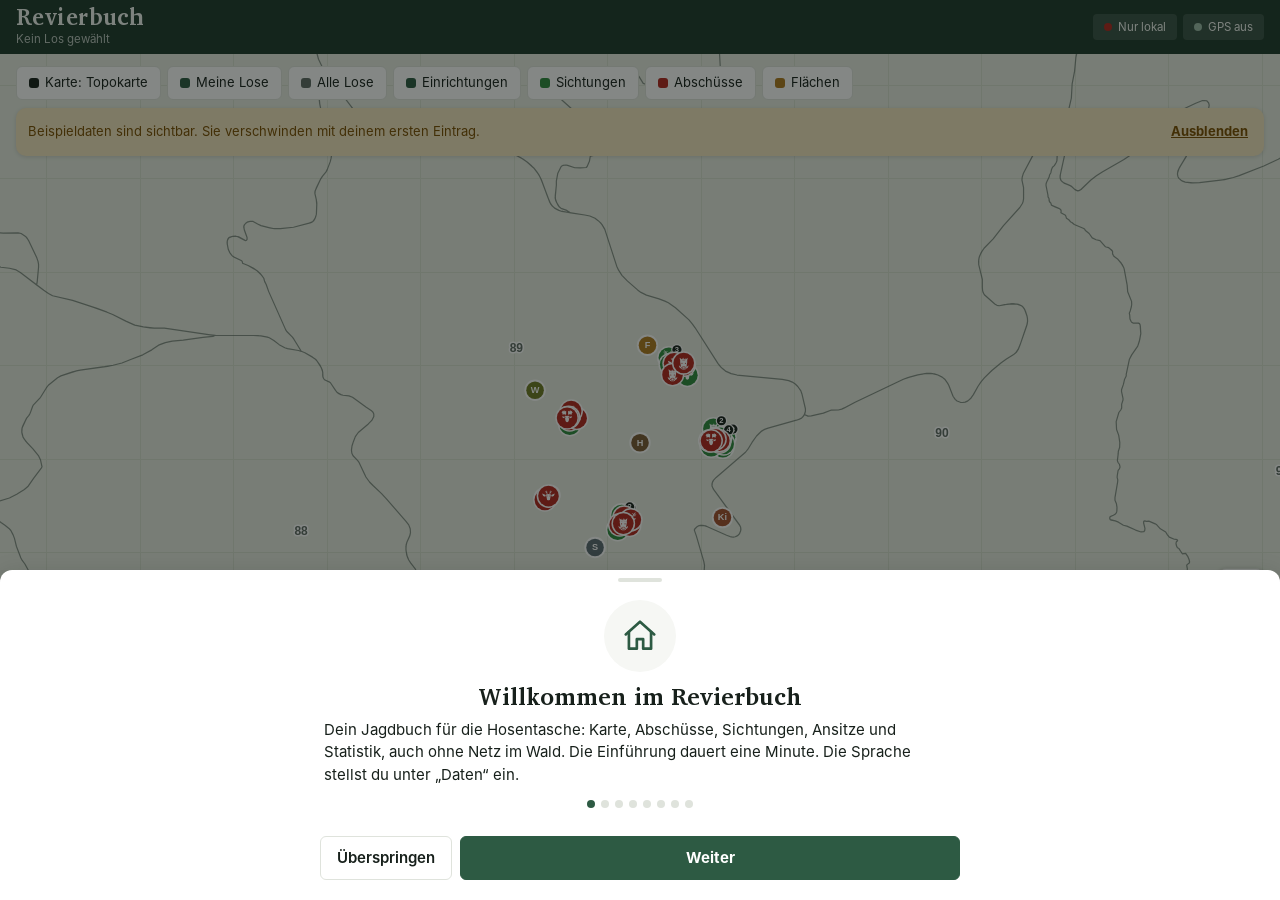
==== commit daa2d3f6: "Neues Design: flach, Charter + Inter, Dunkelmodus, Auswahl Automatisch/Hell/Dunkel Co-Authored-By: C" ====
--- a/index.html
+++ b/index.html
@@ -3,7 +3,7 @@
 <head>
 <meta charset="utf-8">
 <meta name="viewport" content="width=device-width,initial-scale=1,viewport-fit=cover">
-<meta name="theme-color" content="#2D5A43">
+<meta name="theme-color" content="#1E3A2C" media="(prefers-color-scheme: light)"><meta name="theme-color" content="#0B100D" media="(prefers-color-scheme: dark)">
 <link rel="manifest" href="manifest.webmanifest">
 <link rel="icon" href="icon-192.png" type="image/png">
 <link rel="apple-touch-icon" href="apple-touch-icon.png">
@@ -13,7 +13,7 @@
 <title>Revierbuch</title>
 <link rel="preconnect" href="https://fonts.googleapis.com">
 <link rel="preconnect" href="https://fonts.gstatic.com" crossorigin>
-<link rel="stylesheet" href="https://fonts.googleapis.com/css2?family=Atkinson+Hyperlegible:wght@400;700&family=Barlow+Condensed:wght@500;600;700&family=IBM+Plex+Mono:wght@400;500&display=swap">
+<link rel="stylesheet" href="https://fonts.googleapis.com/css2?family=IBM+Plex+Mono:wght@400;500&display=swap">
 <style>
 /* Layout: one-screen field app. Slim header, four views (Karte, Einträge, Statistik, Daten) and a bottom tab bar.
    The map bleeds edge to edge; every other surface keeps the side gutter. Palette is forest signage: green-tinted
@@ -182,6 +182,58 @@
 a.btn{text-decoration:none;color:var(--ink)}
 @media (prefers-reduced-motion:reduce){#sheet{animation:none}}
 </style>
+<style id="design">@font-face{font-family:"Charter";font-weight:700;font-style:normal;font-display:swap;src:url([data-uri]) format("woff")}
+@font-face{font-family:"Inter";font-weight:400;font-style:normal;font-display:swap;src:url([data-uri]) format("woff")}
+@font-face{font-family:"Inter";font-weight:600;font-style:normal;font-display:swap;src:url([data-uri]) format("woff")}
+@font-face{font-family:"Inter";font-weight:700;font-style:normal;font-display:swap;src:url([data-uri]) format("woff")}
+/* Neues Design: flach und ruhig. Hell = Waldgrün mit dunkler Kopfzeile, Dunkel = tiefes Grün-Schwarz.
+   Schrift: Charter (Überschriften), Inter (Text). Überschreibt nur Farben, Schrift und Formen der Basis. */
+:root{
+  --bg:#F6F7F4;--surface:#FFFFFF;--ink:#17201B;--ink-2:#5F6B64;--line:#DFE3DC;--accent:#2D5A43;--accent-ink:#FFFFFF;--map:#E7ECE1;--grid:#D7DFD0;
+  --bar:#1E3A2C;--bar-ink:#F1F6F2;--bar-ink2:#9DBBA9;--bar-on:#FFFFFF;--bar-mark:#8FD0AB;--bar-pill:rgba(255,255,255,.12);
+  --font-display:Charter,"Bitstream Charter","DejaVu Serif",Georgia,serif;
+  --font-body:Inter,system-ui,-apple-system,"Segoe UI",sans-serif;
+}
+@media (prefers-color-scheme: dark){:root:not([data-theme="light"]){
+  --bg:#0F1512;--surface:#161E19;--ink:#E6ECE4;--ink-2:#93A097;--line:#26312B;--accent:#6FBF92;--accent-ink:#08140D;--map:#0C120F;--grid:#18231C;
+  --bar:#0B100D;--bar-ink:#E6ECE4;--bar-ink2:#7D8B82;--bar-on:#E6ECE4;--bar-mark:#6FBF92;--bar-pill:rgba(255,255,255,.08)}}
+:root[data-theme="dark"]{
+  --bg:#0F1512;--surface:#161E19;--ink:#E6ECE4;--ink-2:#93A097;--line:#26312B;--accent:#6FBF92;--accent-ink:#08140D;--map:#0C120F;--grid:#18231C;
+  --bar:#0B100D;--bar-ink:#E6ECE4;--bar-ink2:#7D8B82;--bar-on:#E6ECE4;--bar-mark:#6FBF92;--bar-pill:rgba(255,255,255,.08)}
+.pad{gap:24px}
+.top{min-height:48px;padding-block:6px;background:var(--bar);border-bottom:0}
+.brand h1{font:700 23px/1 var(--font-display);letter-spacing:.02em;text-transform:none;color:var(--bar-ink)}
+.brand small{font-size:11.5px;color:var(--bar-ink);opacity:.75}
+.pill{border-radius:4px;min-height:26px;font-size:11.5px;background:var(--bar-pill);border-color:transparent;color:var(--bar-ink)}
+.pill i{background:var(--bar-ink2)}.pill.ok i{background:var(--bar-mark)}
+h2.sec{font:700 21px/1.1 var(--font-display);letter-spacing:0;text-transform:none;color:var(--ink);padding-bottom:6px;border-bottom:1px solid var(--line)}
+.card{background:transparent;border:0;border-radius:0;padding:0;gap:10px;box-shadow:none}
+.card .btn[data-q]{background:var(--surface)}
+.btn{border-radius:6px;min-height:44px;font-weight:600}
+.btn.primary{font-weight:700}
+.btn.sm{border-radius:6px}
+.rows{gap:0}
+.row{border:0;border-bottom:1px solid var(--line);border-radius:0;background:transparent;padding:12px 2px}
+.row:last-child{border-bottom:0}
+.seg button{border-radius:6px;min-height:40px;font-size:14px}
+input[type=text],input[type=number],input[type=search],input[type=datetime-local],select,textarea{border-radius:6px;background:var(--surface)}
+.lbl{font:700 11px/1 var(--font-body);letter-spacing:.12em}
+.tabs{background:var(--bar);border-top:0}
+.tabs button{font:700 11px/1 var(--font-display);letter-spacing:.02em;text-transform:none;border-top:2px solid transparent;min-height:54px;color:var(--bar-ink2)}
+.tabs button[aria-current="page"]{color:var(--bar-on);border-top-color:var(--bar-mark)}
+.chip{border-radius:6px;box-shadow:none}
+.fab{border-radius:8px;box-shadow:0 2px 8px rgba(0,0,0,.25);font:700 15px/1 var(--font-display);letter-spacing:.03em}
+.rb{border-radius:8px;box-shadow:0 1px 4px rgba(0,0,0,.2)}
+.sbody h2{font:700 24px/1.1 var(--font-display);letter-spacing:0;text-transform:none}
+#sheet{border-radius:12px 12px 0 0}
+.big{font:700 52px/1 var(--font-display);letter-spacing:0}
+@media (max-width:430px){
+  .status{flex-direction:column;gap:3px;align-items:flex-end}
+  .pill{min-height:20px;padding:1px 8px;font-size:10.5px}
+  .brand h1{white-space:nowrap}
+}
+</style>
+<script>try{var _t=localStorage.getItem("revierbuch.theme");if(_t==="light"||_t==="dark")document.documentElement.setAttribute("data-theme",_t)}catch(e){}</script>
 
 </head>
 <body>
@@ -235,7 +287,7 @@
 var LANGS=[['de','Deutsch','de-LU'],['fr','Français','fr-LU'],['lb','Lëtzebuergesch','lb-LU'],['en','English','en-GB']];
 var LANG=(function(){try{var s=localStorage.getItem('revierbuch.lang');if(s&&/^(de|fr|lb|en)$/.test(s))return s}catch(e){}return 'de'})();
 var LOC=(LANGS.filter(function(l){return l[0]===LANG})[0]||LANGS[0])[2];
-var I18N={"fr":{"(freie Lizenz). Für die App in WGS 84 umgerechnet und auf etwa einen Meter vereinfacht.":"(licence libre). Converties en WGS 84 pour l'app et simplifiées à environ un mètre.","(in der App unter Daten > Konto und Gruppen > Einladung einlösen).":"(dans l'app sous Données > Compte et groupes > Utiliser une invitation).","(mindestens 8 Zeichen)":"(au moins 8 caractères)","(unterbrochen)":"(interrompu)","(wähle oben ein Jahr für ein anderes Jahr)":"(choisis une année en haut pour une autre année)","+ Abschuss":"+ Tir","+ Ansitz reservieren":"+ Réserver un affût","+ Fläche":"+ Surface","+ Fläche einzeichnen":"+ Dessiner une surface","+ Gruppe":"+ Groupe","+ Gruppe erstellen":"+ Créer un groupe","+ Kennzahl":"+ Indicateur","+ Linie":"+ Ligne","+ Neue Drückjagd":"+ Nouvelle battue","+ Neue Fläche":"+ Nouvelle surface","+ Posten":"+ Poste","+ Schaden eintragen":"+ Saisir un dégât","+ Sichtung":"+ Observation","+ Textblock":"+ Bloc de texte","+ Zeile":"+ Ligne","1 Person":"1 personne","20 Personen":"20 personnes","5 Personen":"5 personnes",">Abschüsse als CSV":">Tirs en CSV",">Abschüsse und Sichtungen":">Tirs et observations",">Administrator":">Administrateur",">Nur Abschüsse":">Tirs uniquement",">Nur Sichtungen":">Observations uniquement",">Sicherung (JSON)":">Sauvegarde (JSON)","Abbrechen":"Annuler","Abend":"Soir","Abgemeldet":"Déconnecté","Ablehnen":"Refuser","Ablehnen?":"Refuser ?","Abmelden":"Se déconnecter","Abschuss":"Tir","Abschuss liegt":"Le tir se trouve","Abschussplan":"Plan de tir","Abschussplan (eigene Zahlen)":"Plan de tir (chiffres personnels)","Abschussplan 2024/2027 (meine Lose)":"Plan de tir 2024/2027 (mes lots)","Abschussplan meiner Lose":"Plan de tir de mes lots","Abschüsse":"Tirs","Abschüsse (Anzahl)":"Tirs (nombre)","Abschüsse (gesamt, Wildart, Kanzel, Monat)":"Tirs (total, espèce, mirador, mois)","Abschüsse gesamt":"Total des tirs","Abschüsse liegen":"Les tirs se trouvent","Abschüsse ohne passendes Geschlecht/Alter konnten nicht zugeordnet werden.":"Les tirs sans sexe/âge correspondant n'ont pas pu être attribués.","Adresse Luftbild":"Adresse photo aérienne","Adresse Topokarte":"Adresse carte topographique","Adult":"Adulte","Aktueller Standort.":"Position actuelle.","Akzeptieren":"Accepter","Alle":"Tous","Alle Einträge":"Toutes les entrées","Alle Einträge, die du nicht teilst, bleiben ausschließlich in deinem Browser bzw. auf deinem Gerät. Ohne Konto werden keine Daten an einen Server gesendet.":"Toutes les entrées que tu ne partages pas restent exclusivement dans ton navigateur ou sur ton appareil. Sans compte, aucune donnée n'est envoyée à un serveur.","Alle Jahre":"Toutes les années","Alle Lose":"Tous les lots","Alle Lose von Luxemburg (gültig ab 1. April 2021) sind auf der Karte sichtbar. Tippe dort auf ein Los, um es als dein Los zu markieren, oder gib die Nummer ein.":"Tous les lots du Luxembourg (valables depuis le 1er avril 2021) sont visibles sur la carte. Touche un lot pour le marquer comme le tien, ou saisis son numéro.","Alle Posten dieser Linie bekommen diese Farbe auf der Karte. „Auto“ nimmt wieder die Farbe der Einrichtungsart.":"Tous les postes de cette ligne prennent cette couleur sur la carte. « Auto » reprend la couleur du type d'installation.","Alle Zeit":"Depuis toujours","Alles anzeigen":"Tout afficher","Als Abschuss eintragen":"Saisir comme tir","Als App installieren":"Installer comme application","Als CSV":"En CSV","Als dein Los markiert":"Marqué comme ton lot","Als mein Los markieren":"Marquer comme mon lot","Alter":"Âge","Altersklasse":"Classe d'âge","Amerikanischer Nerz":"Vison d'Amérique","Anfragen anderer Gruppen":"Demandes d'autres groupes","Angekommen":"Arrivé","Angemeldet":"Connecté","Angemeldet als":"Connecté en tant que","Anmelden":"Se connecter","Anmelden oder registrieren":"Se connecter ou s'inscrire","Anpassen":"Personnaliser","Anschuss":"Lieu du tir","Anschuss festlegen":"Définir le lieu du tir","Anschuss ·":"Lieu du tir ·","Anschuss:":"Lieu du tir :","Ansitz reservieren":"Réserver un affût","Ansitz-Reservierungen":"Réservations d'affût","Ansitzbock / Drückjagdstand":"Siège d'affût / poste de battue","Anstehende Ansitze":"Affûts à venir","Anzahl":"Nombre","Anzeigen":"Afficher","Anzeigename":"Nom affiché","Anzeigename (für andere Mitglieder sichtbar)":"Nom affiché (visible par les autres membres)","Apr":"avr.","Art":"Type","Auf Karte":"Sur la carte","Auf Karte setzen":"Placer sur la carte","Auf Karte zeigen":"Montrer sur la carte","Aufgeteilt":"Réparti","Aufzeichnung":"Enregistrement","Aufzeichnung beenden":"Arrêter l'enregistrement","Aufzeichnung beenden?":"Arrêter l'enregistrement ?","Aufzeichnung läuft. Der Bildschirm bleibt an.":"Enregistrement en cours. L'écran reste allumé.","Aufzeichnung starten":"Démarrer l'enregistrement","Aug":"août","Aus Jagd entfernen":"Retirer de la battue","Aus meinen Losen entfernen":"Retirer de mes lots","Ausblenden":"Masquer","Auswahl (":"Sélection (","Auswahl ändern":"Modifier la sélection","Automatisch suchen":"Rechercher automatiquement","außerhalb deiner Lose und zählt nicht im Plan.":"en dehors de tes lots et ne compte pas dans le plan.","Außerhalb des 17.10.2026 bis 31.1.2027 sind nur Pirsch („à l’approche“) und Ansitz („à l’affût“) erlaubt.":"En dehors du 17.10.2026 au 31.1.2027, seuls l'approche et l'affût sont autorisés.","Bauart der Kanzel":"Type de mirador","Bearbeiten":"Modifier","Beginn":"Début","Beispiel-Jagdlos":"Lot de chasse exemple","Beispieldaten":"Données d'exemple","Beispieldaten ausblenden":"Masquer les données d'exemple","Beispieldaten wieder einblenden":"Réafficher les données d'exemple","Beispieldaten. Trage einen eigenen Eintrag ein, dann verschwinden sie.":"Données d'exemple. Saisis une entrée personnelle et elles disparaîtront.","Beispieldaten sind sichtbar. Sie verschwinden mit deinem ersten Eintrag.":"Des données d'exemple sont affichées. Elles disparaîtront avec ta première entrée.","Beitreten":"Rejoindre","Beobachtet von":"Observé depuis","Bereiche":"Sections","Berechnete Größe":"Taille calculée","Beschriftung (freier Text)":"Étiquette (texte libre)","Bezeichnung der Posten":"Désignation des postes","Bis":"Jusqu'à","bis Minimum":"jusqu'au minimum","Bisamratte":"Rat musqué","Bisherige Abschüsse":"Tirs précédents","Bisherige Abschüsse eintragen":"Saisir les tirs précédents","Bitte angeben, wann der Schaden festgestellt wurde.":"Indique quand le dégât a été constaté.","Bitte Datum und Beginn angeben.":"Indique la date et le début.","Bitte Datum und Uhrzeit angeben.":"Indique la date et l'heure.","Bitte den Einladungscode eingeben.":"Saisis le code d'invitation.","Bitte den Preis pro ar eingeben.":"Saisis le prix par are.","Bitte die Datenschutzerklärung bestätigen.":"Confirme la déclaration de protection des données.","Bitte die geschädigte Fläche in ar eingeben.":"Saisis la surface endommagée en ares.","Bitte E-Mail und Passwort eingeben.":"Saisis l'e-mail et le mot de passe.","Bitte eine gültige E-Mail-Adresse eingeben.":"Saisis une adresse e-mail valide.","Bitte eine Losnummer eingeben.":"Saisis un numéro de lot.","Bitte eine Position festlegen.":"Définis une position.","Bitte eine Rolle wählen.":"Choisis un rôle.","Bitte einen Anzeigenamen eingeben.":"Saisis un nom affiché.","Bitte einen Namen eingeben.":"Saisis un nom.","Bitte einen Namen für die Linie eingeben.":"Saisis un nom pour la ligne.","Bitte mindestens ein Los angeben.":"Indique au moins un lot.","Bitte zuerst deine E-Mail eingeben.":"Saisis d'abord ton e-mail.","Bitte zuerst den Link in der Bestätigungs-Mail öffnen.":"Ouvre d'abord le lien dans l'e-mail de confirmation.","Bitte zuerst eine Position festlegen.":"Définis d'abord une position.","Bitte Überschrift oder Text eingeben.":"Saisis un titre ou un texte.","Breite":"Largeur","Buchenverjüngung":"Régénération de hêtres","Code erzeugen":"Générer le code","CSV gespeichert":"CSV enregistré","Dachs":"Blaireau","Dam m":"Daim m","Dam w":"Daim f","Damwild":"Daim","Damwild männlich":"Daim mâle","Damwild weiblich/Kälber":"Daim femelle/faons","Das Enddatum liegt vor dem Beginn.":"La date de fin est antérieure au début.","Das Gebiet ist zu groß zum Speichern.":"La zone est trop grande pour être enregistrée.","Das Passwort braucht mindestens 8 Zeichen.":"Le mot de passe doit contenir au moins 8 caractères.","Das Passwort ist zu schwach (mindestens 8 Zeichen).":"Le mot de passe est trop faible (au moins 8 caractères).","Das sind Beispieldaten. Sie verschwinden mit deinem ersten Eintrag.":"Ce sont des données d'exemple. Elles disparaîtront avec ta première entrée.","Datei konnte nicht gelesen werden.":"Le fichier n'a pas pu être lu.","Daten":"Données","Daten konnten nicht geladen werden (":"Impossible de charger les données (","Datenschutzerklärung":"Déclaration de protection des données","Datum":"Date","Datum und Uhrzeit":"Date et heure","Dein Standort ist noch unbekannt, die Liste ist nach Namen sortiert.":"Ta position est encore inconnue, la liste est triée par nom.","Deine Daten liegen privat in deinem Konto.":"Tes données sont stockées en privé dans ton compte.","Deine Einträge bleiben nur in diesem Browser. Erstelle regelmäßig eine Sicherung.":"Tes entrées restent uniquement dans ce navigateur. Crée régulièrement une sauvegarde.","Deine Einträge liegen privat in deinem Konto und sind auf allen deinen Geräten verfügbar.":"Tes entrées sont stockées en privé dans ton compte et disponibles sur tous tes appareils.","Deine Rolle:":"Ton rôle :","Deinen Weg per GPS mitschneiden":"Enregistrer ton trajet par GPS","Der Kartenhintergrund kommt von Geoportail.lu (Administration du cadastre et de la topographie, frei nutzbar unter CC0). Auf der Karte wechselst du mit dem ersten Knopf zwischen Topokarte, Luftbild, Straßenkarte und Raster.":"Le fond de carte provient de Geoportail.lu (Administration du cadastre et de la topographie, libre d'utilisation sous CC0). Sur la carte, le premier bouton permet de passer entre carte topographique, photo aérienne, plan routier et grille.","Der Standort ist nicht verfügbar. Erlaube den Standortzugriff in den Einstellungen deines Browsers oder setze die Position über die Karte.":"La position n'est pas disponible. Autorise l'accès à la position dans les réglages de ton navigateur ou place la position sur la carte.","Dez":"déc.","Die Anzahl wird beim Speichern auf die Summe (":"Le nombre sera défini à la somme (","Die Daten bleiben nur in diesem Browser.":"Les données restent uniquement dans ce navigateur.","Die Daten bleiben nur in diesem Browser. Tippen für Anmelden und Gruppen.":"Les données restent uniquement dans ce navigateur. Touche pour te connecter et gérer les groupes.","Die Grenzen aller Lose konnten nicht geladen werden.":"Les limites de tous les lots n'ont pas pu être chargées.","Die Jagd ist von einer Stunde nach Sonnenuntergang bis eine Stunde vor Sonnenaufgang verboten.":"La chasse est interdite d'une heure après le coucher du soleil à une heure avant le lever du soleil.","Die Kartenkacheln lassen sich nicht laden. Prüfe die Adresse unter „Daten“ oder wähle eine andere Karte.":"Les tuiles de la carte ne se chargent pas. Vérifie l'adresse sous « Données » ou choisis une autre carte.","Die Lose sind noch nicht geladen.":"Les lots ne sont pas encore chargés.","Diese E-Mail ist bereits registriert.":"Cet e-mail est déjà enregistré.","Diese Wildmarke ist bereits bei einem anderen Abschuss eingetragen.":"Cette marque de gibier est déjà saisie pour un autre tir.","Dieser Browser kann keine Karten speichern.":"Ce navigateur ne peut pas enregistrer de cartes.","Dieses Jagdjahr (ab 1.4.)":"Cette année de chasse (dès le 1.4.)","Dieses Jahr":"Cette année","Douglasienkultur":"Culture de douglas","Drückjagd":"Battue","Drückjagd bearbeiten":"Modifier la battue","Drückjagdbock 1":"Poste de battue 1","Drückjagdbock 2":"Poste de battue 2","Drückjagden":"Battues","Drückjagdposten":"Poste de battue","Du bist Administrator dieser Gruppe.":"Tu es administrateur de ce groupe.","Du bist jetzt in der Gruppe.":"Tu fais maintenant partie du groupe.","Du bist noch in keiner Gruppe.":"Tu n'es encore dans aucun groupe.","Du hast noch kein Los gewählt. Gib die Losnummer unten ein.":"Tu n'as pas encore choisi de lot. Saisis le numéro de lot ci-dessous.","E-Mail":"E-mail","E-Mail oder Passwort stimmt nicht.":"E-mail ou mot de passe incorrect.","Eichenkultur":"Culture de chênes","Eigene Grenzen einlesen":"Importer des limites personnelles","Ein Konto ist freiwillig. Ohne Konto bleibt dein Revierbuch wie bisher nur auf diesem Gerät. Mit Konto kannst du später Einträge mit anderen Jägern deines Loses teilen. Es wird nichts automatisch hochgeladen.":"Un compte est facultatif. Sans compte, ton carnet de territoire reste, comme avant, uniquement sur cet appareil. Avec un compte, tu pourras plus tard partager des entrées avec d'autres chasseurs de ton lot. Rien n'est envoyé automatiquement.","Ein Los gehört zuerst der Gruppe, die es als erste einträgt. Fordert eine weitere Gruppe dasselbe Los an, muss ein Administrator der ersten Gruppe zustimmen. Es werden automatisch die Rollen „Jäger“ und „Gast“ angelegt, die du danach anpassen kannst.":"Un lot appartient d'abord au groupe qui l'enregistre en premier. Si un autre groupe demande le même lot, un administrateur du premier groupe doit donner son accord. Les rôles « Chasseur » et « Invité » sont créés automatiquement et tu peux ensuite les adapter.","Ein Los mit dieser Nummer gibt es nicht.":"Il n'existe pas de lot avec ce numéro.","Eine Linie fasst mehrere Posten zusammen. Du setzt die Posten danach nacheinander auf der Karte: Karte verschieben, bis das Fadenkreuz auf dem Standplatz liegt, dann „Hier setzen“.":"Une ligne regroupe plusieurs postes. Tu places ensuite les postes l'un après l'autre sur la carte : déplace la carte jusqu'à ce que le réticule soit sur l'emplacement, puis « Placer ici ».","Eine unterbrochene Aufzeichnung wurde gesichert.":"Un enregistrement interrompu a été sauvegardé.","Einladung einlösen":"Utiliser une invitation","Einladung kopiert":"Invitation copiée","Einladung zur Gruppe „":"Invitation au groupe «","Einladungen":"Invitations","Einladungscode":"Code d'invitation","Einladungscode (läuft in 7 Tagen ab):":"Code d'invitation (expire dans 7 jours) :","Einlesen fehlgeschlagen (":"Échec de l'importation (","Einrichtung":"Installation","Einrichtungen":"Installations","Eintr":"Entr","Eintrag entfernen":"Supprimer l'entrée","Eintragen":"Ajouter","Einträge":"Entrées","Einträge auswählen":"Choisir des entrées","Einträge eingelesen":"Entrées importées","Entfernen":"Retirer","Entfernen?":"Retirer ?","Entfernt":"Retiré","Erfolglos beendet":"Terminé sans succès","erfüllt":"rempli","Ergebnis":"Résultat","Ergebnis laut Schütze":"Résultat selon le tireur","Erste Nummer":"Premier numéro","Erstellen":"Créer","Es braucht mindestens einen Administrator.":"Il faut au moins un administrateur.","Es gibt noch keine eigenen Abschüsse zum Exportieren.":"Il n'y a pas encore de tirs personnels à exporter.","Es gibt noch keine Posten. Lege sie unter Eintragen → Einrichtung an (Art „Drückjagdposten“, „Kanzel“ oder „Ansitzbock / Drückjagdstand“).":"Il n'y a pas encore de postes. Crée-les sous Ajouter → Installation (type « Poste de battue », « Mirador » ou « Siège d'affût / poste de battue »).","Es läuft schon eine Aufzeichnung.":"Un enregistrement est déjà en cours.","Falls die Adresse registriert ist, wurde eine E-Mail zum Zurücksetzen gesendet.":"Si l'adresse est enregistrée, un e-mail de réinitialisation a été envoyé.","Farbe der Gruppe (optional)":"Couleur du groupe (facultatif)","Farbe der Linie":"Couleur de la ligne","Farbe der Linie wählen":"Choisir la couleur de la ligne","Farbe:":"Couleur :","Fasan":"Faisan","Fassung 1":"Version 1","Feb":"févr.","Fehler":"Erreur","Fehlschuss":"Tir manqué","Feld / Acker":"Champ / terre arable","Feld oder Waldparzelle, für Wildschaden":"Champ ou parcelle forestière, pour dégâts de gibier","Feldhase":"Lièvre d'Europe","Fertig":"Terminé","Festgestellt am":"Constaté le","Fichtenkultur":"Culture d'épicéas","Fläche":"Surface","Fläche bearbeiten":"Modifier la surface","Fläche einzeichnen":"Dessiner une surface","Fläche gespeichert":"Surface enregistrée","Fläche nach Kultur":"Surface par culture","Fläche nach Kultur · aktuell":"Surface par culture · actuel","Fläche schließen":"Fermer la surface","Flächen":"Surfaces","Flächen in der Datei. Wähle dein Los und bei Bedarf die Nachbarlose.":"surfaces dans le fichier. Choisis ton lot et, si besoin, les lots voisins.","Flüchtig / krank":"Fuyant / malade","Foto ansehen":"Voir la photo","Foto entfernen":"Supprimer la photo","Foto hinzufügen":"Ajouter une photo","Foto konnte nicht gespeichert werden.":"La photo n'a pas pu être enregistrée.","Fotos":"Photos","Freigeben":"Valider","Freigegeben":"Validé","Freiwillig: Mit einem Konto kannst du Informationen mit anderen Jägern deines Loses teilen. Ohne Konto bleibt alles wie bisher auf diesem Gerät.":"Facultatif : avec un compte, tu peux partager des informations avec d'autres chasseurs de ton lot. Sans compte, tout reste comme avant sur cet appareil.","Fuchs":"Renard","Futterplatz":"Place d'affouragement","Futterplatz Nord":"Place d'affouragement nord","Führer":"Conducteur","Führer informiert":"Conducteur informé","Für deine Lose ist kein Plan eingetragen.":"Aucun plan n'est enregistré pour tes lots.","Für diesen Zeitraum gibt es noch keine Abschüsse. Trage sie unter „Einträge“ ein, dann erscheint hier die Auswertung.":"Il n'y a pas encore de tirs pour cette période. Saisis-les sous « Entrées » et l'analyse apparaîtra ici.","Für welche Fläche?":"Pour quelle surface ?","Ganze Fläche übernehmen":"Reprendre toute la surface","Ganze Tabelle":"Tout le tableau","ganzjährig":"toute l'année","Ganztags":"Toute la journée","gedrückt und ziehe die Karte an die gewünschte Stelle. Mit dem Haken blendest du einen Eintrag ein oder aus.":"appuyé et déplace la carte à l'endroit souhaité. Avec la coche, tu affiches ou masques une entrée.","gefunden und eingetragen":"trouvé et saisi","Gelöscht":"Supprimé","Gelöschte Fläche":"Surface supprimée","Gelöschte Kanzel":"Mirador supprimé","Gelöschter Posten":"Poste supprimé","Gelöschter Stand":"Poste supprimé","Gerste":"Orge","Gerät:":"Appareil :","Gesamt":"Total","Gesamt (EUR)":"Total (EUR)","Gesamt:":"Total :","Gesamtbetrag":"Montant total","Geschlecht":"Sexe","Geschlossen":"Fermé","Geschlossen (":"Fermé (","Geschädigt (ar)":"Endommagé (ares)","Geschädigte Fläche (ar)":"Surface endommagée (ares)","Gesehenes Wild":"Gibier observé","Gespeichert":"Enregistré","Gestentest":"Test de gestes","Geteilt wird noch nichts. Zuerst richten wir Gruppen, Lose und Rollen ein.":"Rien n'est encore partagé. Nous configurons d'abord les groupes, lots et rôles.","Geteilte Einträge sehen die Mitglieder der Gruppen, die das jeweilige Los verwalten, entsprechend ihrer Rolle. Die Rolle legt der Administrator der Gruppe fest. Mitglieder mit der Stufe „Ungefähr“ sehen Positionen nur auf etwa 100 Meter gerundet. Dein Anzeigename ist für Mitglieder deiner Gruppen sichtbar.":"Les entrées partagées sont visibles par les membres des groupes qui gèrent le lot concerné, selon leur rôle. Le rôle est défini par l'administrateur du groupe. Les membres au niveau « Approximatif » voient les positions arrondies à environ 100 mètres. Ton nom affiché est visible pour les membres de tes groupes.","Gewicht":"Poids","Gewicht aufgebrochen (kg)":"Poids éviscéré (kg)","Gewicht kg":"Poids kg","Gezählt werden die Abschüsse im Kalenderjahr":"Les tirs sont comptés sur l'année civile","GPS an":"GPS activé","GPS aus":"GPS désactivé","GPX gespeichert":"GPX enregistré","Gruppe":"Groupe","Gruppe (optional)":"Groupe (facultatif)","Gruppe aufgelöst":"Groupe dissous","Gruppe auflösen":"Dissoudre le groupe","Gruppe bearbeiten":"Modifier le groupe","Gruppe erstellen":"Créer un groupe","Gruppe gespeichert":"Groupe enregistré","Gruppe löschen":"Supprimer le groupe","Gruppe verlassen":"Quitter le groupe","Gruppe wirklich löschen?":"Vraiment supprimer le groupe ?","Gruppen":"Groupes","Größe der Fläche (ar)":"Taille de la surface (ares)","Grün: Jagd erlaubt, rot: verboten. Anfangs- und Enddaten gehören zur Jagdzeit. Nicht aufgeführte Arten sind das ganze Jahr geschlossen.":"Vert : chasse autorisée, rouge : interdite. Les dates de début et de fin font partie de la période de chasse. Les espèces non listées sont fermées toute l'année.","Grünland":"Prairie","ha · Zeitraum":"ha · Période","Hafer":"Avoine","Hake die Posten an, die bei dieser Jagd besetzt sind. Mit den Gruppen-Knöpfen wählst du eine ganze Linie auf einmal.":"Coche les postes occupés lors de cette chasse. Avec les boutons de groupe, tu choisis toute une ligne d'un coup.","Halte den Griff":"Maintiens la poignée","Hier eintragen":"Saisir ici","Hier halten":"Maintiens ici","Hier setzen":"Placer ici","Hierher führen":"Guider ici","Hilft bei Problemen mit dem langen Drücken. Halte einen Finger eine Sekunde auf das Feld und schicke mir den Text darunter.":"Aide en cas de problème avec l'appui long. Maintiens un doigt une seconde sur le champ et envoie-moi le texte en dessous.","Hinführen":"Guider vers","Hinzufügen":"Ajouter","hinzugefügt":"ajouté","Hirsch":"Cerf","Höchstzahl überschritten (+":"Nombre maximal dépassé (+","Ich habe die Datenschutzerklärung gelesen und akzeptiere sie.":"J'ai lu la déclaration de protection des données et je l'accepte.","Import fehlgeschlagen (":"Échec de l'importation (","Importieren":"Importer","Importieren (":"Importer (","in dieser Gruppe":"dans ce groupe","innerhalb der Losgrenzen erfolgt sind (nach Position). Die Plansummen gelten für den ganzen Zeitraum. Die Plan-Zahlen sind amtlich und nicht änderbar. Abschüsse, die du vor der App-Nutzung erlegt hast, trägst du über „Bisherige Abschüsse eintragen“ nach.":"dans les limites du lot (selon la position). Les totaux du plan valent pour toute la période. Les chiffres du plan sont officiels et non modifiables. Les tirs réalisés avant l'utilisation de l'app sont à ajouter via « Saisir les tirs précédents ».","iPhone: In Safari auf „Teilen“ tippen, dann „Zum Home-Bildschirm“. Android: In Chrome das Menü öffnen, dann „App installieren“.":"iPhone : dans Safari, touche « Partager », puis « Sur l'écran d'accueil ». Android : dans Chrome, ouvre le menu, puis « Installer l'application ».","Jagd":"Chasse","Jagd löschen":"Supprimer la chasse","Jagd mit Laufhunden (chien courant)":"Chasse avec chiens courants (chien courant)","Jagd öffnen":"Ouvrir la chasse","Jagd:":"Chasse :","Jagdlos":"Lot de chasse","Jagdlose":"Lots de chasse","Jagdunterstand":"Abri de chasse","Jagdunterstand / Hütte":"Abri de chasse / cabane","Jagdzeiten":"Périodes de chasse","Jagdzeiten auswählen":"Choisir les périodes de chasse","Jagdzeiten heute":"Périodes de chasse aujourd'hui","Jahr":"Année","Jan":"janv.","Je Zeile eine Wildart, optional eingeschränkt auf männlich, weiblich oder Jungtiere, mit der geplanten Stückzahl.":"Une espèce par ligne, éventuellement limitée aux mâles, femelles ou jeunes, avec le nombre prévu.","Jeder Abschuss von Hirsch, Alttier, Kalb, Damwild, Muffelwild, Marderhund, Nutria und Nerz muss innerhalb von 12 Stunden der Naturverwaltung (ANF) gemeldet werden: Tel. 621 280 000 oder gibier@anf.etat.lu.":"Chaque tir de cerf, biche, faon, daim, mouflon, chien viverrin, ragondin et vison doit être déclaré dans les 12 heures à l'Administration de la nature et des forêts (ANF) : tél. 621 280 000 ou gibier@anf.etat.lu.","Jul":"juil.","Jun":"juin","Jungtier":"Jeune","Jungtiere":"Jeunes","Kachel bearbeiten":"Modifier la tuile","Kacheln":"Tuiles","Kalb":"Faon","Kanzel":"Mirador","Kanzel / Stand":"Mirador / poste","Kanzel, Posten, Bock, Futterplatz, Hütte, Beschriftung":"Mirador, poste, siège, place d'affouragement, cabane, étiquette","Karte":"Carte","Karte und Daten lassen sich nicht ausblenden.":"La carte et les données ne peuvent pas être masquées.","Karte verschieben, bis das Fadenkreuz auf einer Ecke der Fläche liegt, dann „Punkt setzen“.":"Déplace la carte jusqu'à ce que le réticule soit sur un coin de la surface, puis « Placer le point ».","Karte:":"Carte :","Kartenmitte. Mit „Auf Karte setzen“ genauer festlegen.":"Centre de la carte. Précise avec « Placer sur la carte ».","Kartoffeln":"Pommes de terre","Kataster":"Cadastre","Kataster nicht verfügbar (":"Cadastre non disponible (","Kataster:":"Cadastre :","Kein Los gewählt":"Aucun lot choisi","kein Plan":"pas de plan","kein Schütze eingetragen":"aucun tireur saisi","Keine":"Aucun","keine Angabe":"non précisé","Keine anstehenden Reservierungen.":"Aucune réservation à venir.","Keine Daten für diese Auswahl.":"Aucune donnée pour cette sélection.","Keine Einträge gefunden.":"Aucune entrée trouvée.","Keine Flächen (Polygone) in der Datei gefunden.":"Aucune surface (polygone) trouvée dans le fichier.","Keine kommende Drückjagd geplant.":"Aucune battue à venir prévue.","keine Parzelle an dieser Stelle":"aucune parcelle à cet endroit","Keine Verbindung. Bitte später noch einmal versuchen.":"Pas de connexion. Réessaie plus tard.","Keine Wildart ausgewählt.":"Aucune espèce sélectionnée.","Kennzahl bearbeiten":"Modifier l'indicateur","Kirrung":"Agrainage","Kirrung Fichtenschlag":"Agrainage coupe d'épicéas","Konto":"Compte","Konto erstellen":"Créer un compte","Konto und Gruppen":"Compte et groupes","Konto und Gruppen öffnen":"Ouvrir compte et groupes","Kopieren nicht möglich":"Copie impossible","Kuh":"Vache","Kultur":"Culture","Kultur / Bestand (neu)":"Culture / peuplement (nouveau)","Lade …":"Chargement …","laut Jagdzeitentabelle geschlossen. Jagdzeit:":"fermé selon le tableau des périodes de chasse. Période de chasse :","Lege pro Rolle fest, was die Mitglieder sehen oder eintragen dürfen. „Ungefähr“ zeigt Positionen nur auf etwa 100 m gerundet. Administratoren dürfen alles.":"Définis pour chaque rôle ce que les membres peuvent voir ou saisir. « Approximatif » n'affiche les positions qu'arrondies à environ 100 m. Les administrateurs peuvent tout faire.","Lege zuerst eine Kanzel an.":"Crée d'abord un mirador.","Lege zuerst Einträge an, die du zusammenfassen willst.":"Crée d'abord les entrées que tu veux regrouper.","Legende":"Légende","Lesen":"Lire","Letzte 30 Tage":"30 derniers jours","Letzte Einträge":"Dernières entrées","Letztes Jahr":"Année dernière","Lichtung Ost":"Clairière est","Linie":"Ligne","Lokaler Speicher ist voll oder gesperrt.":"La mémoire locale est pleine ou bloquée.","Los":"Lot","Los entfernt":"Lot retiré","Los hinzufügen":"Ajouter un lot","Lose":"Lots","Lose auswählen":"Choisir des lots","Lose der Gruppe":"Lots du groupe","Losnummer":"Numéro de lot","Luftbild":"Photo aérienne","Länge":"Longueur","Löschen":"Supprimer","Löschen fehlgeschlagen":"Échec de la suppression","Mai":"mai","Mais":"Maïs","Marder":"Martre","Marderhund":"Chien viverrin","Markiere zuerst dein Los auf der Karte.":"Marque d'abord ton lot sur la carte.","Markierter Punkt":"Point marqué","Mein Standort":"Ma position","Meine Abschüsse":"Mes tirs","Meine Gruppen":"Mes groupes","Meine Lose":"Mes lots","Meinen Bereich offline speichern":"Enregistrer ma zone hors ligne","Mindestens 3 Punkte nötig.":"Au moins 3 points nécessaires.","Minimum erfüllt":"Minimum atteint","Mit „Kataster“ weitere Parzellen wählen oder „Fertig“ tippen. „Zurück“ entfernt die letzte.":"Avec « Cadastre », choisis d'autres parcelles ou touche « Terminé ». « Retour » supprime la dernière.","Mitglied":"Membre","Mitglieder (":"Membres (","Mobil":"Mobile","Morgen":"Matin","Muff m":"Mouf. m","Muff w":"Mouf. f","Muffelwild":"Mouflon","Muffelwild männlich":"Mouflon mâle","Muffelwild weiblich/Lämmer":"Mouflon femelle/agneaux","männlich":"mâle","Mär":"mars","möchte Los":"souhaite le lot","Nach Altersklasse":"Par classe d'âge","Nach Fläche":"Par surface","Nach Fläche ·":"Par surface ·","Nach Geschlecht":"Par sexe","Nach Jahr":"Par année","Nach Kanzel":"Par mirador","Nach Monat":"Par mois","Nach Name oder Nummer suchen":"Rechercher par nom ou numéro","Nach Verursacher":"Par responsable","Nach Wildart":"Par espèce","Nachsuche":"Recherche au sang","Nachsuche läuft":"Recherche en cours","Nachsuche melden (teilen)":"Signaler une recherche (partager)","Nachsuche offen":"Recherche ouverte","NACHSUCHE –":"RECHERCHE AU SANG –","Nachsuchenführer":"Conducteur de recherche au sang","Nacht":"Nuit","Name":"Nom","Name (für Mitglieder deiner Gruppen sichtbar)":"Nom (visible par les membres de tes groupes)","Name / Linie / Lage":"Nom / ligne / emplacement","Name bzw. Text, z. B. Posten 1":"Nom ou texte, p. ex. Poste 1","Name der Gruppe":"Nom du groupe","Name der Gruppe (frei wählbar)":"Nom du groupe (libre)","Name der Linie (frei wählbar)":"Nom de la ligne (libre)","Name der Rolle":"Nom du rôle","Name ändern":"Modifier le nom","Nationale Nummer":"Numéro national","Neozoen und Sonstiges":"Néozoaires et divers","Neu einzeichnen":"Redessiner","Neu:":"Nouveau :","Neue Drückjagd":"Nouvelle battue","Neue Fläche":"Nouvelle surface","Neue Gruppe":"Nouveau groupe","Neue Kennzahl":"Nouvel indicateur","Neue Kultur mit Zeitraum eintragen (z. B. Mais bis 10.9., Zwischenfrucht ab 15.9.). Dazwischen gilt das Feld als leer. Tippe einen Eintrag unten an, um ihn zu ändern.":"Saisis une nouvelle culture avec sa période (p. ex. maïs jusqu'au 10.9., culture intermédiaire dès le 15.9.). Entre les deux, le champ est considéré comme vide. Touche une entrée ci-dessous pour la modifier.","Neue Linie":"Nouvelle ligne","Neue Rolle, z. B. Forst":"Nouveau rôle, p. ex. Forêt","Neuer Textblock":"Nouveau bloc de texte","Nicht angemeldet":"Non connecté","Nichts":"Rien","Nichts gefunden.":"Rien trouvé.","Niederwild und Federwild":"Petit gibier et gibier à plumes","Noch einmal":"Encore une fois","Noch kein Abschuss in diesem Jahr.":"Pas encore de tir cette année.","Noch kein Los markiert.":"Aucun lot marqué pour l'instant.","Noch kein Plan für":"Pas encore de plan pour","Noch kein Schaden eingetragen.":"Aucun dégât saisi pour l'instant.","Noch kein Wildschaden eingetragen. Zeichne unter „Eintragen → Fläche“ ein Feld oder eine Waldparzelle ein und trage dort Schäden ein. Hier siehst du dann die Jahre im Vergleich.":"Aucun dégât de gibier saisi. Dessine sous « Ajouter → Surface » un champ ou une parcelle forestière et saisis-y les dégâts. Tu verras ici les années en comparaison.","Noch keine Drückjagd. Lege zuerst unter Eintragen → Einrichtung die Posten an (Art „Drückjagdposten“, optional mit Gruppe wie „Linie 1“). Dann erstellst du hier die Jagd, wählst die Posten und trägst die Schützen ein.":"Pas encore de battue. Crée d'abord les postes sous Ajouter → Installation (type « Poste de battue », éventuellement avec un groupe comme « Ligne 1 »). Ensuite, crée ici la chasse, choisis les postes et saisis les tireurs.","Noch keine Einrichtungen eingetragen. Lege zuerst eine Kanzel an.":"Aucune installation saisie. Crée d'abord un mirador.","Noch keine Einträge.":"Pas encore d'entrées.","Noch keine Flächen. Tippe auf „+ Fläche“ und zeichne ein Feld oder eine Waldparzelle ein. Die Größe wird berechnet, danach kannst du Wildschäden mit Preis pro ar eintragen.":"Pas encore de surfaces. Touche « + Surface » et dessine un champ ou une parcelle forestière. La taille est calculée, puis tu peux saisir les dégâts de gibier avec prix par are.","Noch keine Gruppen. Tippe auf „+ Gruppe“, wähle Einträge aus und gib einen Namen ein, z. B. „Linie 1“. Du kannst den Namen auch direkt beim Bearbeiten eines Eintrags eintippen.":"Pas encore de groupes. Touche « + Groupe », choisis des entrées et saisis un nom, p. ex. « Ligne 1 ». Tu peux aussi saisir le nom directement en modifiant une entrée.","noch keine Position":"pas encore de position","Noch keine Posten gewählt. Tippe auf „Posten wählen“.":"Aucun poste choisi. Touche « Choisir les postes ».","Noch keine Schüsse gemeldet.":"Aucun tir signalé pour l'instant.","Noch keine Tracks.":"Pas encore de traces.","Noch keine Zeilen.":"Pas encore de lignes.","noch nicht festgelegt":"pas encore défini","Notiz":"Note","Notizen, Telefonnummern, Hinweise …":"Notes, numéros de téléphone, remarques …","Nov":"nov.","Nur lokal":"Local uniquement","Nur wenn du ein Konto anlegst: E-Mail-Adresse, Anzeigename, Passwort (nur als Prüfwert gespeichert), Zugehörigkeit zu Gruppen und Rollen sowie deine Zustimmung mit Datum. Später zusätzlich die Einträge, die du bewusst mit einer Gruppe teilst (zum Beispiel Einrichtungen, Abschüsse, Sichtungen, jeweils mit Position, Zeit und Wildart).":"Uniquement si tu crées un compte : adresse e-mail, nom affiché, mot de passe (stocké uniquement sous forme de valeur de contrôle), appartenance aux groupes et rôles ainsi que ton consentement avec la date. Plus tard, en plus, les entrées que tu partages volontairement avec un groupe (par exemple installations, tirs, observations, chacune avec position, heure et espèce).","Nutria":"Ragondin","Nächste Drückjagd":"Prochaine battue","Nächste Parzelle übernommen, bitte prüfen.":"Parcelle suivante reprise, merci de vérifier.","Offen":"Ouvert","Offen (":"Ouvert (","offene Nachsuche":"recherche ouverte","offene Nachsuchen":"recherches ouvertes","Offene Nachsuchen (":"Recherches ouvertes (","Ohne Gruppe":"Sans groupe","Ohne Kanzel":"Sans mirador","Ohne Kompass-Erlaubnis zeigt der Pfeil von Norden. Erlaube die Bewegungssensoren in den Browser-Einstellungen.":"Sans autorisation de la boussole, la flèche part du nord. Autorise les capteurs de mouvement dans les réglages du navigateur.","Ohne Kultur / leer":"Sans culture / vide","ohne Namen":"sans nom","Ohne Namen":"Sans nom","ohne Rolle":"sans rôle","Ohne Standort keine Aufzeichnung. Erlaube den Standortzugriff.":"Pas d'enregistrement sans position. Autorise l'accès à la position.","Okt":"oct.","Parzelle abgewählt.":"Parcelle désélectionnée.","Parzelle ·":"Parcelle ·","Parzelle übernommen.":"Parcelle reprise.","Parzellen ·":"Parcelles ·","Passwort":"Mot de passe","Passwort vergessen?":"Mot de passe oublié ?","Pfeil und Entfernung zu diesem Punkt":"Flèche et distance jusqu'à ce point","Plan bearbeiten":"Modifier le plan","Plan eintragen":"Saisir le plan","Plan gespeichert":"Plan enregistré","Plan je Los":"Plan par lot","Polygon":"Polygone","Position der gewählten Kanzel übernommen.":"Position du mirador choisi reprise.","Position des Postens. Für eine genaue Nachsuche den Anschuss mit „Mein Standort“ oder auf der Karte festlegen.":"Position du poste. Pour une recherche précise, définis le lieu du tir avec « Ma position » ou sur la carte.","Position für":"Position pour","Posten":"Poste","Posten auf Karte setzen":"Placer le poste sur la carte","Posten gewählt":"Postes choisis","Posten und Schützen":"Postes et tireurs","Posten wählen":"Choisir les postes","Preis pro ar (EUR)":"Prix par are (EUR)","Preis pro ar (€)":"Prix par are (€)","Punkt":"Point","Punkt setzen":"Placer le point","Punkte":"Points","Quelle:":"Source :","Raps":"Colza","Raster":"Grille","Registrieren":"S'inscrire","Reh":"Chevreuil","Rehwild":"Chevreuil","Rehwild · Bock":"Chevreuil · brocard","Rehwild · Ricke und Kitz":"Chevreuil · chevrette et faon","Rehwild · Schmalreh (Vorjahr geboren)":"Chevreuil · chevrette d'un an (née l'année précédente)","Reservieren":"Réserver","Reserviert":"Réservé","Reservierung bearbeiten":"Modifier la réservation","Reservierung löschen":"Supprimer la réservation","Reservierungen":"Réservations","Richtung":"Direction","Ringeltaube (im Feld)":"Pigeon ramier (en plaine)","Ringeltaube (im Wald)":"Pigeon ramier (en forêt)","Rolle anlegen":"Créer un rôle","Rolle löschen":"Supprimer le rôle","Rolle löschen?":"Supprimer le rôle ?","Rollen und Rechte":"Rôles et droits","Rotwild":"Cerf élaphe","Rotwild Kälber/Jungtiere":"Cerf élaphe faons/jeunes","Rotwild männlich":"Cerf élaphe mâle","Rotwild weiblich":"Cerf élaphe femelle","Rotwild · Alttier, Schmaltier, Kalb":"Cerf élaphe · biche, bichette, faon","Rotwild · Hirsch mit Geweih":"Cerf élaphe · cerf avec bois","Rotwild · Spießer (unverzweigt)":"Cerf élaphe · daguet (non ramifié)","Route Auto":"Itinéraire voiture","Route zu Fuß":"Itinéraire à pied","Salzlecke":"Pierre à sel","Salzlecke Quellbach":"Pierre à sel ruisseau","Sau":"Sanglier","Schaden bearbeiten":"Modifier le dégât","Schaden gespeichert ·":"Dégât enregistré ·","Schaden löschen":"Supprimer le dégât","Schalenwild":"Gibier à sabots","Schließen":"Fermer","Schnellaktionen":"Actions rapides","Schonzeit:":"Période de protection :","Schreiben":"Écrire","Schuss":"Tir","Schuss melden":"Signaler un tir","Schuss:":"Tir :","Schussmeldung bearbeiten":"Modifier le signalement de tir","Schussmeldungen":"Signalements de tir","Schwarz-, Dam- und Muffelwild":"Sanglier, daim et mouflon","Schwarzwild":"Sanglier","Schwarzwild in der Feldflur, nur in Maisfeldern: Der Zeitraum beginnt am 1. August. Jäger dürfen aber im angrenzenden Wald angestellt sein.":"Sanglier en plaine, uniquement dans les champs de maïs : la période commence le 1er août. Les chasseurs peuvent toutefois être postés dans la forêt voisine.","Schäden gehen verloren.":"Les dégâts seront perdus.","Schäden gesamt":"Total des dégâts","Schüsse":"Tirs","Schütze":"Tireur","Schütze:":"Tireur :","Sep":"sept.","Sicher?":"Sûr ?","Sicherung einlesen":"Importer une sauvegarde","Sicherung gespeichert":"Sauvegarde enregistrée","Sichtung":"Observation","Sichtungen":"Observations","Sichtungen (Anzahl Stücke)":"Observations (nombre de pièces)","Solange noch nichts eingetragen ist, zeigt die App Beispieldaten.":"Tant que rien n'est saisi, l'app affiche des données d'exemple.","Soll":"Cible","Sonstige / unbekannt":"Autre / inconnu","Sonstige Fläche":"Autre surface","Sonstiges":"Divers","Sortiert nach Entfernung.":"Trié par distance.","Speicher und Export":"Stockage et export","Speicher voll: Track konnte nicht gespeichert werden.":"Mémoire pleine : la trace n'a pas pu être enregistrée.","Speichere …":"Enregistrement …","Speichern":"Enregistrer","Speichern fehlgeschlagen":"Échec de l'enregistrement","Speichern fehlgeschlagen.":"Échec de l'enregistrement.","Speichern fehlgeschlagen. Eventuell ist der Speicher voll.":"Échec de l'enregistrement. La mémoire est peut-être pleine.","Speichern nicht möglich (":"Enregistrement impossible (","Speichern nicht möglich.":"Enregistrement impossible.","Speichert die gewählte Karte um deine Lose herum, damit sie im Wald ohne Empfang funktioniert. Mit WLAN ausführen.":"Enregistre la carte choisie autour de tes lots pour qu'elle fonctionne en forêt sans réseau. À faire avec le Wi-Fi.","Standliste teilen":"Partager la liste des postes","Standort nicht verfügbar. Prüfe die GPS-Erlaubnis.":"Position non disponible. Vérifie l'autorisation GPS.","Standort wird gesucht":"Recherche de la position","Start":"Accueil","Start anpassen":"Personnaliser l'accueil","Statistik":"Statistiques","Statistik anpassen":"Personnaliser les statistiques","Status der Nachsuche":"Statut de la recherche","Stockente":"Canard colvert","Straßenkarte":"Plan routier","Stück gefunden":"Pièce trouvée","Stücke":"Pièces","Stücken mit Gewicht":"pièces avec poids","Suche passende Adressen. Das dauert bis zu 10 Sekunden …":"Recherche d'adresses adaptées. Cela peut prendre jusqu'à 10 secondes …","Suche …":"Recherche …","Suchen: Wildart, Wildmarke, Kanzel":"Rechercher : espèce, marque de gibier, mirador","Tabs anpassen":"Personnaliser les onglets","Teilen":"Partager","Teilen wird hier nicht unterstützt.":"Le partage n'est pas pris en charge ici.","Telefon":"Téléphone","Teste …":"Test …","Testen":"Tester","Text":"Texte","Text kopiert":"Texte copié","Textblock":"Bloc de texte","Textblock bearbeiten":"Modifier le bloc de texte","Tipp: Auf der Karte lange drücken, um dort etwas einzutragen.":"Astuce : appuie longuement sur la carte pour y saisir quelque chose.","Topokarte":"Carte topographique","Topokarte:":"Carte topographique :","Tot am Anschuss":"Mort sur le lieu du tir","Track":"Trace","Track aufzeichnen":"Enregistrer une trace","Track beenden":"Terminer la trace","Track gespeichert ·":"Trace enregistrée ·","Track starten":"Démarrer la trace","Track umbenennen":"Renommer la trace","Track zu kurz, nicht gespeichert.":"Trace trop courte, non enregistrée.","Tracks":"Traces","Trage ein, wie viele Stücke du in diesem Planzeitraum schon vor der App-Nutzung erlegt hast. Sie werden zu den erfassten Abschüssen addiert. Die amtlichen Plan-Zahlen bleiben unverändert.":"Saisis combien de pièces tu as déjà abattues pendant cette période du plan avant d'utiliser l'app. Elles sont ajoutées aux tirs enregistrés. Les chiffres officiels du plan restent inchangés.","Treffpunkt":"Point de rencontre","Treffpunkt (Name)":"Point de rencontre (nom)","Treffpunkt auf der Karte":"Point de rencontre sur la carte","Treffpunkt festlegen":"Définir le point de rencontre","Treffpunkt ·":"Point de rencontre ·","Treffpunkt:":"Point de rencontre :","Uhrzeit":"Heure","Unbekannter Fehler.":"Erreur inconnue.","Ungefähr":"Approximatif","Unklar":"Incertain","Vergleich nach Jahren":"Comparaison par années","Verlauf":"Historique","Verschieben":"Déplacer","Verteilung":"Répartition","Verteilung (optional)":"Répartition (facultatif)","Verursacher":"Responsable","Verwerfen":"Annuler","Verworfen":"Annulé","Von":"De","Vorschau":"Aperçu","Waldparzelle":"Parcelle forestière","wartet auf Freigabe":"en attente de validation","Was":"Quoi","Waschbär":"Raton laveur","Weiter":"Suivant","Weitere Losnummern, z. B. 12, 14":"Autres numéros de lot, p. ex. 12, 14","Weitere Parzelle: Fadenkreuz darauf, „Kataster“. Nochmal dieselbe tippen wählt sie ab. Dann „Fertig“.":"Autre parcelle : réticule dessus, « Cadastre ». Toucher à nouveau la même la désélectionne. Puis « Terminé ».","Weizen":"Blé","Welche Einträge":"Quelles entrées","Wer sitzt an":"Qui est posté à","Wie Posten":"Comme poste","Wiese":"Pré","Wiese / Grünland":"Pré / prairie","Wild gesehen":"Gibier observé","Wild:":"Gibier :","Wildacker / Äsungsfläche":"Culture à gibier / zone de nourrissage","Wildacker Hang":"Culture à gibier versant","Wildart":"Espèce","Wildart, Anzahl, Uhrzeit":"Espèce, nombre, heure","Wildart, Kanzel, Wildmarke":"Espèce, mirador, marque de gibier","Wildart, Ort, Kanzel, Wildmarke":"Espèce, lieu, mirador, marque de gibier","Wildarten":"Espèces","Wildgans":"Oie sauvage","Wildkaninchen":"Lapin de garenne","Wildmarke":"Marque de gibier","Wildmarke (optional)":"Marque de gibier (facultatif)","Wildschaden":"Dégâts de gibier","Wildschaden (€)":"Dégâts de gibier (€)","Wildschaden eintragen":"Saisir un dégât de gibier","Wildschäden":"Dégâts de gibier","Wildsichtung":"Observation de gibier","Wir haben dir eine Bestätigungs-Mail geschickt. Öffne den Link darin und melde dich danach an.":"Nous t'avons envoyé un e-mail de confirmation. Ouvre le lien qu'il contient, puis connecte-toi.","Wirklich auflösen? Die Einträge bleiben erhalten.":"Vraiment dissoudre ? Les entrées sont conservées.","Wirklich entfernen?":"Vraiment retirer ?","Wirklich löschen?":"Vraiment supprimer ?","Wirklich löschen? Alle Schussmeldungen gehen verloren.":"Vraiment supprimer ? Tous les signalements de tir seront perdus.","Wirklich löschen? Auch":"Vraiment supprimer ? Aussi","Wirklich verlassen?":"Vraiment quitter ?","Wirklich verwerfen?":"Vraiment annuler ?","Wirklich?":"Vraiment ?","Wähle auf der Karte zuerst „Topokarte“ oder „Luftbild“.":"Choisis d'abord « Carte topographique » ou « Photo aérienne » sur la carte.","Wähle die Wildarten, die in der Übersicht und in der Tabelle erscheinen sollen. Die Schonzeit-Warnung beim Abschuss gilt weiterhin für alle.":"Choisis les espèces qui doivent apparaître dans l'aperçu et le tableau. L'avertissement de période de protection lors du tir reste valable pour toutes.","Wähle unter „Daten“ deine Jagdlose aus, dann erscheint hier der amtliche Plan de tir":"Choisis tes lots de chasse sous « Données », le plan de tir officiel apparaîtra ici","Wähle zuerst die Posten dieser Jagd.":"Choisis d'abord les postes de cette chasse.","z. B. Drückjagd Eichberg":"p. ex. Battue Eichberg","z. B. Jagdgesellschaft Beispiel":"p. ex. Société de chasse Exemple","z. B. Linie 1":"p. ex. Ligne 1","z. B. Mais":"p. ex. Maïs","z. B. Maisfeld Eichberg":"p. ex. Champ de maïs Eichberg","z. B. Parkplatz Waldhütte":"p. ex. Parking cabane forestière","z. B. Wichtige Nummern":"p. ex. Numéros importants","Zeichne zuerst eine Fläche.":"Dessine d'abord une surface.","Zeichnen, Schweiß, Fluchtrichtung, Notiz":"Dessin, sang, direction de fuite, note","Zeichnen/Notiz:":"Dessin/note :","Zeichnet deinen Weg per GPS auf, z. B. Pirschgang oder Treiberlinie. Während der Aufzeichnung muss die App geöffnet bleiben, der Bildschirm bleibt dafür an. Die Tracks bleiben hier in der App gespeichert. Mit „GPX speichern“ erzeugst du eine Datei zum Weitergeben.":"Enregistre ton trajet par GPS, p. ex. approche ou ligne de traqueurs. Pendant l'enregistrement, l'app doit rester ouverte ; l'écran reste allumé. Les trajets restent enregistrés dans l'app. « Enregistrer GPX » crée un fichier à partager.","Zeile entfernen":"Supprimer la ligne","Zeitpunkt":"Moment","Zeitraum":"Période","Ziel":"Destination","Zu einer Kanzel oder Einrichtung gehen":"Aller à un mirador ou une installation","Zu viele Versuche. Bitte in einigen Minuten noch einmal.":"Trop de tentatives. Réessaie dans quelques minutes.","zur Jagd hinzugefügt":"ajouté à la chasse","Zurück":"Retour","Zurückgesetzt.":"Réinitialisé.","Zurücksetzen":"Réinitialiser","Zweck ist das Teilen von Revierinformationen innerhalb von Jagdgruppen. Rechtsgrundlage ist deine Einwilligung (Art. 6 Abs. 1 lit. a DSGVO), die du jederzeit widerrufen kannst.":"L'objectif est le partage d'informations de territoire au sein de groupes de chasse. La base juridique est ton consentement (art. 6, par. 1, point a RGPD), que tu peux révoquer à tout moment.","· aktuell":"· actuel","· alle anzeigen":"· tout afficher","· anzeigen":"· afficher","· Beginn":"· début","· bis":"· jusqu'à","· davon":"· dont","· dein Los":"· ton lot","· eigene Grenze":"· limite personnelle","· Luftbild:":"· photo aérienne :","· Max":"· max.","· meine Lose":"· mes lots","· Nachsuche:":"· recherche au sang :","· Pfeil zeigt von Norden (Kompass aus)":"· la flèche part du nord (boussole désactivée)","· Schäden":"· dégâts","· Tippen für nächstes Foto":"· touche pour la photo suivante","· unbekannt":"· inconnu","· wartet":"· en attente","Öffnen":"Ouvrir","Ø Gewicht":"Poids moy.","Ø Gewicht aufgebrochen (kg)":"Poids moy. éviscéré (kg)","Überläufer / Jährling":"Bête rousse / yearling","Übernehmen":"Appliquer","übernehmen":"appliquer","Überschneidung:":"Chevauchement :","Überschrift":"Titre","Überschrift (optional)":"Titre (facultatif)","„Unklar“ und „Flüchtig“ legen automatisch eine offene Nachsuche an.":"« Incertain » et « Fuyant » créent automatiquement une recherche ouverte.","„wartet“: Ein Administrator der Gruppe, die das Los schon verwaltet, muss zustimmen. Bis dahin siehst du dort nichts.":"« en attente » : un administrateur du groupe qui gère déjà le lot doit donner son accord. D'ici là, tu n'y vois rien.","‹ Alle Jagden":"‹ Toutes les battues","♀ weiblich":"♀ femelle","(nach Tabelle":"(selon le tableau","(Plan":"(plan",") gesetzt.":") défini.","). Bitte von Hand einzeichnen.":"). Merci de dessiner à la main.","1. Wer ist verantwortlich?":"1. Qui est responsable ?","2. Welche Daten werden verarbeitet?":"2. Quelles données sont traitées ?","3. Was bleibt auf deinem Gerät?":"3. Qu'est-ce qui reste sur ton appareil ?","4. Wer kann was sehen?":"4. Qui peut voir quoi ?","5. Zweck und Rechtsgrundlage":"5. Finalité et base juridique","6. Speicherung und Dienstleister":"6. Stockage et prestataires","7. Speicherdauer":"7. Durée de conservation","8. Deine Rechte":"8. Tes droits","[Name und Kontakt-E-Mail der verantwortlichen Person – noch einzutragen]":"[Nom et e-mail de contact de la personne responsable – à compléter]","Administrator":"Administrateur","BEZEICHNUNG":"DÉSIGNATION","dafür.":"pour cela.","Deine Daten werden gespeichert, solange dein Konto besteht. Auf Wunsch werden Konto und zugehörige Daten gelöscht.":"Tes données sont conservées tant que ton compte existe. Sur demande, le compte et les données associées sont supprimés.","DEMO-":"DÉMO-","Die Daten werden bei Supabase gespeichert. Die Datenbank liegt in Frankfurt am Main (EU). Eine Weitergabe zu Werbezwecken findet nicht statt.":"Les données sont stockées chez Supabase. La base de données se trouve à Francfort-sur-le-Main (UE). Aucune transmission à des fins publicitaires n'a lieu.","Du hast das Recht auf Auskunft, Berichtigung, Löschung, Einschränkung der Verarbeitung, Datenübertragbarkeit und Widerspruch. Wende dich dazu an die oben genannte Kontaktadresse. Du kannst dich außerdem bei der zuständigen Aufsichtsbehörde beschweren, in Luxemburg ist das die Commission nationale pour la protection des données (CNPD, cnpd.lu).":"Tu as le droit d'accès, de rectification, d'effacement, de limitation du traitement, à la portabilité des données et d'opposition. Adresse-toi pour cela à l'adresse de contact indiquée ci-dessus. Tu peux aussi introduire une réclamation auprès de l'autorité de contrôle compétente ; au Luxembourg, il s'agit de la Commission nationale pour la protection des données (CNPD, cnpd.lu).","Revierkarte":"Carte du territoire","Standort":"Position","Zu meinem Los":"Vers mon lot","Beenden":"Terminer","Herauszoomen":"Dézoomer","Hineinzoomen":"Zoomer","Karte verschieben, bis das Fadenkreuz auf dem Ort liegt.":"Déplace la carte jusqu'à ce que le réticule soit sur le lieu.","Position wählen":"Choisir la position","♂ männlich":"♂ mâle","Quelle: Arrêté ministériel du 20 mars 2024 (Mémorial B n° 1267). Gezählt werden nur Abschüsse, die in der Zeit":"Source : Arrêté ministériel du 20 mars 2024 (Mémorial B n° 1267). Seuls les tirs réalisés pendant la période","Quelle: Tableau synoptique de l’ouverture de la chasse 2026/2027 (Ministère de l’Environnement, du Climat et de la Biodiversité). Prüfe im Zweifel die amtliche Fassung.":"Source : Tableau synoptique de l’ouverture de la chasse 2026/2027 (Ministère de l’Environnement, du Climat et de la Biodiversité). En cas de doute, vérifie la version officielle.","Sprache":"Langue","Sprache der Oberfläche. Eingetragene Daten und Namen bleiben unverändert.":"Langue de l'interface. Les données et noms saisis restent inchangés.","Wähle unter „Daten“ deine Jagdlose aus, dann erscheint hier der amtliche Plan de tir {n} dafür.":"Choisis tes lots de chasse sous « Données » ; le plan de tir officiel {n} apparaîtra ici.","Ø {n} kg aufgebrochen":"Ø {n} kg éviscéré","Noch kein Plan für {n}. Trage ein, wie viele Stücke je Wildart geplant sind, dann siehst du hier, wie weit du bist.":"Pas encore de plan pour {n}. Saisis combien de pièces sont prévues par espèce et tu verras ici où tu en es.","Gezählt werden die Abschüsse im Kalenderjahr {n} (wähle oben ein Jahr für ein anderes Jahr).":"Les tirs sont comptés sur l'année civile {n} (choisis une année en haut pour une autre année).","Abschüsse als CSV":"Tirs en CSV","Abschüsse und Sichtungen":"Tirs et observations","Sicherung (JSON)":"Sauvegarde (JSON)","Nur Abschüsse":"Tirs uniquement","Nur Sichtungen":"Observations uniquement","unbekannt":"inconnu","weiblich":"femelle","gemischt":"mixte","Mit einem Konto kannst du Gruppen anlegen oder einer Gruppe beitreten und Einträge mit anderen Jägern deines Loses teilen.":"Avec un compte, tu peux créer des groupes ou en rejoindre un et partager des entrées avec d'autres chasseurs de ton lot.","@tab Statistik":"Stats","@tab Einträge":"Entrées","Willkommen im Revierbuch":"Bienvenue dans le Revierbuch","Dein Jagdbuch für die Hosentasche: Karte, Abschüsse, Sichtungen, Ansitze und Statistik, auch ohne Netz im Wald. Die Einführung dauert eine Minute. Die Sprache stellst du unter „Daten“ ein.":"Ton carnet de chasse de poche : carte, tirs, observations, affûts et statistiques, même sans réseau en forêt. L'introduction dure une minute. La langue se règle sous « Données ».","Karte und Lose":"Carte et lots","Alle Jagdlose Luxemburgs sind auf der Karte. Tippe auf dein Los, um es als dein Los zu markieren, oder gib die Nummer unter „Daten“ ein. Rechts findest du Zoom, deinen Standort und die Legende zum Ein- und Ausblenden.":"Tous les lots de chasse du Luxembourg sont sur la carte. Touche ton lot pour le marquer comme le tien ou saisis son numéro sous « Données ». À droite, tu trouves le zoom, ta position et la légende pour afficher et masquer.","Mit dem Knopf „Eintragen“ legst du Abschüsse, Wildsichtungen, Kanzeln und andere Einrichtungen, Flächen und Tracks an. Tipp: Auf der Karte lange drücken, um direkt an dieser Stelle etwas einzutragen.":"Avec le bouton « Ajouter », tu crées des tirs, des observations de gibier, des miradors et autres installations, des surfaces et des traces. Astuce : appuie longuement sur la carte pour y saisir directement quelque chose.","Abschüsse und Wildmarken":"Tirs et marques de gibier","Beim Abschuss trägst du Wildart, Geschlecht, Gewicht und Wildmarke ein. Die App prüft die Jagdzeiten, warnt vor Schonzeiten und erinnert an die Meldung bei der Naturverwaltung. Unklare Treffer legen eine offene Nachsuche an.":"Pour un tir, tu saisis l'espèce, le sexe, le poids et la marque de gibier. L'app vérifie les périodes de chasse, avertit en cas de période de protection et rappelle la déclaration à l'Administration de la nature. Les tirs incertains créent une recherche ouverte.","Ansitze und Drückjagden":"Affûts et battues","Reserviere Kanzeln für einen Ansitz, damit sich niemand in die Quere kommt. Für eine Drückjagd legst du Posten an, wählst sie aus und trägst die Schützen ein. Unter „Jagd“ siehst du alles auf einen Blick.":"Réserve des miradors pour un affût afin que personne ne se gêne. Pour une battue, tu crées des postes, tu les choisis et tu saisis les tireurs. Sous « Chasse », tu vois tout en un coup d'œil.","Statistik und Abschussplan":"Statistiques et plan de tir","Die Statistik zeigt Abschüsse nach Wildart, Kanzel und Monat. Mit dem Plan de tir deiner Lose siehst du, wie weit du bist. Wildschäden erfasst du mit Fläche, Preis pro ar und Jahresvergleich.":"Les statistiques montrent les tirs par espèce, mirador et mois. Avec le plan de tir de tes lots, tu vois où tu en es. Les dégâts de gibier sont saisis avec la surface, le prix par are et une comparaison annuelle.","Gruppen und Konto":"Groupes et compte","Ein Konto ist freiwillig. Damit legst du Gruppen für dein Los an, lädst Mitjäger per Code ein und vergibst Rollen. Ohne Konto bleibt alles nur auf deinem Gerät, erstelle dann regelmäßig eine Sicherung unter „Daten“.":"Un compte est facultatif. Avec lui, tu crées des groupes pour ton lot, invites des co-chasseurs par code et attribues des rôles. Sans compte, tout reste uniquement sur ton appareil ; crée alors régulièrement une sauvegarde sous « Données ».","iPhone: In Safari auf „Teilen“ tippen, dann „Zum Home-Bildschirm“. Android: In Chrome das Menü öffnen, dann „App installieren“. Die Reiter unten kannst du lang drücken, um sie zu verschieben oder auszublenden.":"iPhone : dans Safari, touche « Partager », puis « Sur l'écran d'accueil ». Android : dans Chrome, ouvre le menu, puis « Installer l'application ». Tu peux appuyer longuement sur les onglets en bas pour les déplacer ou les masquer.","Überspringen":"Passer","Los geht’s":"C'est parti","Einführung":"Introduction","Eine kurze Tour durch die wichtigsten Funktionen.":"Une courte visite des fonctions principales.","Einführung ansehen":"Voir l'introduction","Foto aufnehmen":"Prendre une photo","GPX speichern":"Enregistrer GPX","Gespeichert unter Dokumente/Revierbuch":"Enregistré dans Documents/Revierbuch","Datei speichern oder senden":"Enregistrer ou envoyer le fichier","Datei bereit: im Menü „Speichern“ oder „Senden“ wählen":"Fichier prêt : choisis « Enregistrer » ou « Envoyer » dans le menu"},"lb":{"(freie Lizenz). Für die App in WGS 84 umgerechnet und auf etwa einen Meter vereinfacht.":"(fräi Lizenz). Fir d'App op WGS 84 ëmgerechent a ronn op ongeféier ee Meter vereinfacht.","(in der App unter Daten > Konto und Gruppen > Einladung einlösen).":"(an der App ënner Daten > Kont a Gruppen > Invitatioun ariichten).","(mindestens 8 Zeichen)":"(mindestens 8 Zeechen)","(unterbrochen)":"(ënnerbrach)","(wähle oben ein Jahr für ein anderes Jahr)":"(wiel uewen e Joer fir en anert Joer)","+ Abschuss":"+ Ofschoss","+ Ansitz reservieren":"+ Hochsitz reservéieren","+ Fläche":"+ Fläch","+ Fläche einzeichnen":"+ Fläch zeechnen","+ Gruppe":"+ Grupp","+ Gruppe erstellen":"+ Grupp erstellen","+ Kennzahl":"+ Kennzuel","+ Linie":"+ Linn","+ Neue Drückjagd":"+ Nei Klappjuegd","+ Neue Fläche":"+ Nei Fläch","+ Schaden eintragen":"+ Schued androen","+ Sichtung":"+ Observatioun","+ Zeile":"+ Zeil","1 Person":"1 Persoun","20 Personen":"20 Persounen","5 Personen":"5 Persounen",">Abschüsse als CSV":">Ofschëss als CSV",">Abschüsse und Sichtungen":">Ofschëss an Observatiounen",">Administrator":">Administrateur",">Nur Abschüsse":">Nëmmen Ofschëss",">Nur Sichtungen":">Nëmmen Observatiounen",">Sicherung (JSON)":">Sécherung (JSON)","Abbrechen":"Ofbriechen","Abend":"Owend","Abgemeldet":"Ofgemellt","Ablehnen":"Oflehnen","Ablehnen?":"Oflehnen?","Abmelden":"Ofmellen","Abschuss":"Ofschoss","Abschuss liegt":"Den Ofschoss läit","Abschussplan":"Ofschossplang","Abschussplan (eigene Zahlen)":"Ofschossplang (eegen Zuelen)","Abschussplan 2024/2027 (meine Lose)":"Ofschossplang 2024/2027 (meng Lous)","Abschussplan meiner Lose":"Ofschossplang vu menge Lous","Abschüsse":"Ofschëss","Abschüsse (Anzahl)":"Ofschëss (Zuel)","Abschüsse (gesamt, Wildart, Kanzel, Monat)":"Ofschëss (total, Wëldaart, Hochsitz, Mount)","Abschüsse gesamt":"Ofschëss insgesamt","Abschüsse liegen":"D'Ofschëss leien","Abschüsse ohne passendes Geschlecht/Alter konnten nicht zugeordnet werden.":"Ofschëss ouni passend Geschlecht/Alter konnten net zougeuerdent ginn.","Adresse Luftbild":"Adress Loftbild","Adresse Topokarte":"Adress Topokaart","Adult":"Erwuessen","Aktueller Standort.":"Aktuelle Standuert.","Akzeptieren":"Akzeptéieren","Alle":"All","Alle Einträge":"All Androungen","Alle Einträge, die du nicht teilst, bleiben ausschließlich in deinem Browser bzw. auf deinem Gerät. Ohne Konto werden keine Daten an einen Server gesendet.":"All Androungen, déi du net deelst, bleiwen ausschliesslech an dengem Browser bzw. op dengem Apparat. Ouni Kont ginn keng Daten un e Server geschéckt.","Alle Jahre":"All Joeren","Alle Lose":"All Lous","Alle Lose von Luxemburg (gültig ab 1. April 2021) sind auf der Karte sichtbar. Tippe dort auf ein Los, um es als dein Los zu markieren, oder gib die Nummer ein.":"All Lous vu Lëtzebuerg (gëlteg ab dem 1. Abrëll 2021) sinn op der Kaart ze gesinn. Tipp do op e Lous fir en als däi Lous ze markéieren, oder gëff d'Nummer an.","Alle Posten dieser Linie bekommen diese Farbe auf der Karte. „Auto“ nimmt wieder die Farbe der Einrichtungsart.":"All Posten vun dëser Linn kréie fir d'Faarf op der Kaart. „Auto“ hëlt erëm d'Faarf vun der Aart vun der Aarichtung.","Alle Zeit":"Ëmmer","Alles anzeigen":"Alles weisen","Als Abschuss eintragen":"Als Ofschoss androen","Als App installieren":"Als App installéieren","Als dein Los markiert":"Als däi Lous markéiert","Als mein Los markieren":"Als mäi Lous markéieren","Altersklasse":"Alterskategorie","Amerikanischer Nerz":"Amerikanesche Nerz","Anfragen anderer Gruppen":"Ufroe vun anere Gruppen","Angekommen":"Ukomm","Angemeldet":"Ugemellt","Angemeldet als":"Ugemellt als","Anmelden":"Umellen","Anmelden oder registrieren":"Umellen oder registréieren","Anpassen":"Upassen","Anschuss":"Unschoss","Anschuss festlegen":"Unschoss festleeën","Anschuss ·":"Unschoss ·","Anschuss:":"Unschoss:","Ansitz reservieren":"Hochsitz reservéieren","Ansitz-Reservierungen":"Hochsitz-Reservatiounen","Ansitzbock / Drückjagdstand":"Usëtzbock / Klappjuegdstand","Anstehende Ansitze":"Kommend Hochsitze","Anzahl":"Unzuel","Anzeigen":"Weisen","Anzeigename":"Ugewisenen Numm","Anzeigename (für andere Mitglieder sichtbar)":"Ugewisenen Numm (fir aner Memberen ze gesinn)","Apr":"Abr.","Art":"Aart","Auf Karte":"Op der Kaart","Auf Karte setzen":"Op d'Kaart setzen","Auf Karte zeigen":"Op der Kaart weisen","Aufgeteilt":"Opgedeelt","Aufzeichnung":"Opzeechnung","Aufzeichnung beenden":"Opzeechnung ophalen","Aufzeichnung beenden?":"Opzeechnung ophalen?","Aufzeichnung läuft. Der Bildschirm bleibt an.":"Opzeechnung leeft. De Bildschierm bleift un.","Aufzeichnung starten":"Opzeechnung starten","Aug":"Aug.","Aus Jagd entfernen":"Aus der Juegd ewechhuelen","Aus meinen Losen entfernen":"Aus mengen Lous ewechhuelen","Ausblenden":"Verstoppen","Auswahl (":"Auswiel (","Auswahl ändern":"Auswiel änneren","Automatisch suchen":"Automatesch sichen","außerhalb deiner Lose und zählt nicht im Plan.":"ausserhalb vun dengen Lous a zielt net am Plang.","Außerhalb des 17.10.2026 bis 31.1.2027 sind nur Pirsch („à l’approche“) und Ansitz („à l’affût“) erlaubt.":"Ausserhalb vum 17.10.2026 bis 31.1.2027 sinn nëmmen Pirsch („à l’approche“) an Usëtz („à l’affût“) erlaabt.","Bauart der Kanzel":"Bauaart vum Hochsitz","Bearbeiten":"Änneren","Beginn":"Ufank","Beispiel-Jagdlos":"Beispill-Juegdlous","Beispieldaten":"Beispilldaten","Beispieldaten ausblenden":"Beispilldaten verstoppen","Beispieldaten wieder einblenden":"Beispilldaten erëm weisen","Beispieldaten. Trage einen eigenen Eintrag ein, dann verschwinden sie.":"Beispilldaten. Gëff eng eegen Androung an, dann verschwannen se.","Beispieldaten sind sichtbar. Sie verschwinden mit deinem ersten Eintrag.":"Beispilldaten sinn ze gesinn. Si verschwannen mat denger éischter Androung.","Beitreten":"Bäitrieden","Beobachtet von":"Observéiert vun","Bereiche":"Beräicher","Berechnete Größe":"Berechent Gréisst","Beschriftung (freier Text)":"Beschrëftung (fräien Text)","Bezeichnung der Posten":"Bezeechnung vun de Posten","Bisamratte":"Bisamrat","Bisherige Abschüsse":"Ofschëss bis elo","Bisherige Abschüsse eintragen":"Ofschëss bis elo androen","Bitte angeben, wann der Schaden festgestellt wurde.":"Gëff w.e.g. un, wéini de Schued festgestallt gouf.","Bitte Datum und Beginn angeben.":"Gëff w.e.g. Datum an Ufank un.","Bitte Datum und Uhrzeit angeben.":"Gëff w.e.g. Datum an Auerzäit un.","Bitte den Einladungscode eingeben.":"Gëff w.e.g. den Invitatiounscode an.","Bitte den Preis pro ar eingeben.":"Gëff w.e.g. de Präis pro Ar an.","Bitte die Datenschutzerklärung bestätigen.":"Bestätegt w.e.g. d'Dateschutzerklärung.","Bitte die geschädigte Fläche in ar eingeben.":"Gëff w.e.g. déi beschiedegt Fläch an Ar an.","Bitte E-Mail und Passwort eingeben.":"Gëff w.e.g. E-Mail a Passwuert an.","Bitte eine gültige E-Mail-Adresse eingeben.":"Gëff w.e.g. eng gülteg E-Mail-Adress an.","Bitte eine Losnummer eingeben.":"Gëff w.e.g. eng Lousnummer an.","Bitte eine Position festlegen.":"Leet w.e.g. eng Positioun fest.","Bitte eine Rolle wählen.":"Wiel w.e.g. eng Roll.","Bitte einen Anzeigenamen eingeben.":"Gëff w.e.g. en Ugewisenen Numm an.","Bitte einen Namen eingeben.":"Gëff w.e.g. en Numm an.","Bitte einen Namen für die Linie eingeben.":"Gëff w.e.g. engem Linn en Numm.","Bitte mindestens ein Los angeben.":"Gëff w.e.g. mindestens ee Lous un.","Bitte zuerst deine E-Mail eingeben.":"Gëff w.e.g. fir d'éischt deng E-Mail an.","Bitte zuerst den Link in der Bestätigungs-Mail öffnen.":"Maach w.e.g. fir d'éischt de Link an der Bestätegungs-Mail op.","Bitte zuerst eine Position festlegen.":"Leet w.e.g. fir d'éischt eng Positioun fest.","Bitte Überschrift oder Text eingeben.":"Gëff w.e.g. Iwwerschrëft oder Text an.","Breite":"Breet","Buchenverjüngung":"Bichenverjüngung","Code erzeugen":"Code erstellen","CSV gespeichert":"CSV gespäichert","Damwild":"Damwëld","Damwild männlich":"Damwëld männlech","Damwild weiblich/Kälber":"Damwëld weiblech/Kälwer","Das Enddatum liegt vor dem Beginn.":"D'Enddatum läit viru Ufank.","Das Gebiet ist zu groß zum Speichern.":"D'Gebitt ass ze grouss fir ze späicheren.","Das Passwort braucht mindestens 8 Zeichen.":"De Passwuert brauch mindestens 8 Zeechen.","Das Passwort ist zu schwach (mindestens 8 Zeichen).":"De Passwuert ass ze schwaach (mindestens 8 Zeechen).","Das sind Beispieldaten. Sie verschwinden mit deinem ersten Eintrag.":"Dat sinn Beispilldaten. Si verschwannen mat denger éischter Androung.","Datei konnte nicht gelesen werden.":"D'Datei konnt net gelies ginn.","Daten konnten nicht geladen werden (":"Daten konnten net gelueden ginn (","Datenschutzerklärung":"Dateschutzerklärung","Datum und Uhrzeit":"Datum an Auerzäit","Dein Standort ist noch unbekannt, die Liste ist nach Namen sortiert.":"Deng Standuert ass nach net bekannt, d'Lëscht ass nom Numm sortéiert.","Deine Daten liegen privat in deinem Konto.":"Deng Daten leie privat an dengem Kont.","Deine Einträge bleiben nur in diesem Browser. Erstelle regelmäßig eine Sicherung.":"Deng Androungen bleiwen nëmmen an dësem Browser. Maach regelméisseg eng Sécherung.","Deine Einträge liegen privat in deinem Konto und sind auf allen deinen Geräten verfügbar.":"Deng Androungen leie privat an dengem Kont a sinn op all dengen Apparater verfügbar.","Deine Rolle:":"Deng Roll:","Deinen Weg per GPS mitschneiden":"Däi Wee per GPS opzeechnen","Der Kartenhintergrund kommt von Geoportail.lu (Administration du cadastre et de la topographie, frei nutzbar unter CC0). Auf der Karte wechselst du mit dem ersten Knopf zwischen Topokarte, Luftbild, Straßenkarte und Raster.":"De Kaartenhannergrond kënnt vu Geoportail.lu (Administration du cadastre et de la topographie, fräi notzbar ënner CC0). Op der Kaart wiesselt een mam éischte Knäppchen tëscht Topokaart, Loftbild, Stroossekaart a Raster.","Der Standort ist nicht verfügbar. Erlaube den Standortzugriff in den Einstellungen deines Browsers oder setze die Position über die Karte.":"D'Standuert ass net disponibel. Erlaabt den Zougrëff op de Standuert an den Astellunge vun dengem Browser oder setz d'Positioun iwwer d'Kaart.","Dez":"Dez.","Die Anzahl wird beim Speichern auf die Summe (":"D'Unzuel gëtt beim Späicheren op d'Zomm (","Die Daten bleiben nur in diesem Browser.":"D'Daten bleiwen nëmmen an dësem Browser.","Die Daten bleiben nur in diesem Browser. Tippen für Anmelden und Gruppen.":"D'Daten bleiwen nëmmen an dësem Browser. Tipp fir ze umellen a fir Gruppen.","Die Grenzen aller Lose konnten nicht geladen werden.":"D'Grenze vun alle Lous konnten net gelueden ginn.","Die Jagd ist von einer Stunde nach Sonnenuntergang bis eine Stunde vor Sonnenaufgang verboten.":"D'Juegd ass vun enger Stonn no Sonnenënnergang bis eng Stonn virum Sonnenopgang verbuede.","Die Kartenkacheln lassen sich nicht laden. Prüfe die Adresse unter „Daten“ oder wähle eine andere Karte.":"D'Kaartekacheln loossen sech net lueden. Kontrolléier d'Adress ënner „Daten“ oder wiel eng aner Kaart.","Die Lose sind noch nicht geladen.":"D'Lous sinn nach net gelueden.","Diese E-Mail ist bereits registriert.":"Dës E-Mail ass schonn registréiert.","Diese Wildmarke ist bereits bei einem anderen Abschuss eingetragen.":"Dës Wëldmark ass schonn bei engem anere Ofschoss ageschriwwen.","Dieser Browser kann keine Karten speichern.":"Dëse Browser ka keng Kaarten späicheren.","Dieses Jagdjahr (ab 1.4.)":"Dëst Juegdjoer (ab 1.4.)","Dieses Jahr":"Dëst Joer","Drückjagd":"Klappjuegd","Drückjagd bearbeiten":"Klappjuegd änneren","Drückjagdbock 1":"Klappjuegdbock 1","Drückjagdbock 2":"Klappjuegdbock 2","Drückjagden":"Klappjuegten","Drückjagdposten":"Klappjuegdposten","Du bist Administrator dieser Gruppe.":"Du bass Administrateur vun dëser Grupp.","Du bist jetzt in der Gruppe.":"Du bass elo an der Grupp.","Du bist noch in keiner Gruppe.":"Du bass nach an enger Grupp.","Du hast noch kein Los gewählt. Gib die Losnummer unten ein.":"Du hues nach kee Lous gewielt. Gëff d'Lousnummer ënnendrënner an.","E-Mail oder Passwort stimmt nicht.":"E-Mail oder Passwuert stëmmt net.","Eichenkultur":"Eechekultur","Eigene Grenzen einlesen":"Eegen Grenzen ariichten","Ein Konto ist freiwillig. Ohne Konto bleibt dein Revierbuch wie bisher nur auf diesem Gerät. Mit Konto kannst du später Einträge mit anderen Jägern deines Loses teilen. Es wird nichts automatisch hochgeladen.":"E Kont ass fräiwëlleg. Ouni Kont bleift däi Revéierbuch wéi bis elo nëmmen op dësem Apparat. Mat engem Kont kanns du spéider Androungen mat anere Jäger vun dengem Lous deelen. Et gëtt näischt automatesch eropgelueden.","Ein Los gehört zuerst der Gruppe, die es als erste einträgt. Fordert eine weitere Gruppe dasselbe Los an, muss ein Administrator der ersten Gruppe zustimmen. Es werden automatisch die Rollen „Jäger“ und „Gast“ angelegt, die du danach anpassen kannst.":"E Lous gehéiert fir d'éischt der Grupp, déi en als éischt aschreift. Freet eng weider Grupp datselwecht Lous un, muss een Administrateur vun der éischter Grupp zoustëmmen. Et ginn automatesch d'Rollen „Jeeër“ an „Gaascht“ ugeluecht, déi du duerno upasse kanns.","Ein Los mit dieser Nummer gibt es nicht.":"Et gëtt kee Lous mat dëser Nummer.","Eine Linie fasst mehrere Posten zusammen. Du setzt die Posten danach nacheinander auf der Karte: Karte verschieben, bis das Fadenkreuz auf dem Standplatz liegt, dann „Hier setzen“.":"Eng Linn fasst méi Posten zesummen. Du setz d'Posten duerno een nom aneren op der Kaart: Kaart réckelen, bis d'Kräiz um Standplaz läit, dann „Hei setzen“.","Eine unterbrochene Aufzeichnung wurde gesichert.":"Eng ënnerbrach Opzeechnung gouf gesécheren.","Einladung einlösen":"Invitatioun ariichten","Einladung kopiert":"Invitatioun kopéiert","Einladung zur Gruppe „":"Invitatioun an d'Grupp „","Einladungen":"Invitatiounen","Einladungscode":"Invitatiounscode","Einladungscode (läuft in 7 Tagen ab):":"Invitatiounscode (leeft an 7 Deeg of):","Einlesen fehlgeschlagen (":"Ariichte fehlgeschloen (","Einrichtung":"Aarichtung","Einrichtungen":"Aarichtungen","Eintr":"Androu","Eintrag entfernen":"Androung ewechhuelen","Eintragen":"Androen","Einträge":"Androungen","Einträge auswählen":"Androunge wielen","Einträge eingelesen":"Androungen ageliest","Entfernen":"Ewechhuelen","Entfernen?":"Ewechhuelen?","Entfernt":"Ewechgeholl","Erfolglos beendet":"Ouni Erfolleg ofgeschloss","erfüllt":"erfëllt","Ergebnis":"Resultat","Ergebnis laut Schütze":"Resultat laut Schëtz","Erste Nummer":"Éischt Nummer","Es braucht mindestens einen Administrator.":"Et brauch mindestens een Administrateur.","Es gibt noch keine eigenen Abschüsse zum Exportieren.":"Et gëtt nach keng eegen Ofschëss fir z'exportéieren.","Es gibt noch keine Posten. Lege sie unter Eintragen → Einrichtung an (Art „Drückjagdposten“, „Kanzel“ oder „Ansitzbock / Drückjagdstand“).":"Et gëtt nach keng Posten. Leet se ënner Androen → Aarichtung un (Aart „Klappjuegdposten“, „Hochsitz“ oder „Usëtzbock / Klappjuegdstand“).","Es läuft schon eine Aufzeichnung.":"Et leeft schonn eng Opzeechnung.","Falls die Adresse registriert ist, wurde eine E-Mail zum Zurücksetzen gesendet.":"Wann d'Adress registréiert ass, gouf eng E-Mail zum Zrécksetzen geschéckt.","Farbe der Gruppe (optional)":"Faarf vun der Grupp (optional)","Farbe der Linie":"Faarf vun der Linn","Farbe der Linie wählen":"Faarf vun der Linn wielen","Farbe:":"Faarf:","Feb":"Feb.","Fehler":"Feeler","Fehlschuss":"Feelschoss","Feld oder Waldparzelle, für Wildschaden":"Feld oder Bëschparzell, fir Wëldschued","Feldhase":"Feldhues","Fertig":"Fäerdeg","Festgestellt am":"Festgestallt den","Fichtenkultur":"Fichtekultur","Fläche":"Fläch","Fläche bearbeiten":"Fläch änneren","Fläche einzeichnen":"Fläch zeechnen","Fläche gespeichert":"Fläch gespäichert","Fläche nach Kultur":"Fläch no Kultur","Fläche nach Kultur · aktuell":"Fläch no Kultur · aktuell","Fläche schließen":"Fläch zoumaachen","Flächen in der Datei. Wähle dein Los und bei Bedarf die Nachbarlose.":"Flächen an der Datei. Wiel däi Lous an bei Bedarf d'Nopeschlous.","Flüchtig / krank":"Flüchteg / krank","Foto ansehen":"Foto kucken","Foto entfernen":"Foto ewechhuelen","Foto hinzufügen":"Foto derbäisetzen","Foto konnte nicht gespeichert werden.":"D'Foto konnt net gespäichert ginn.","Fotos":"Fotoen","Freigeben":"Fräigi","Freigegeben":"Fräigeginn","Freiwillig: Mit einem Konto kannst du Informationen mit anderen Jägern deines Loses teilen. Ohne Konto bleibt alles wie bisher auf diesem Gerät.":"Fräiwëlleg: Mat engem Kont kanns du Informatiounen mat anere Jäger vun dengem Lous deelen. Ouni Kont bleift alles wéi bis elo op dësem Apparat.","Fuchs":"Fiss","Futterplatz":"Fudderplaz","Futterplatz Nord":"Fudderplaz Norden","Führer":"Guide","Führer informiert":"Guide informéiert","Für deine Lose ist kein Plan eingetragen.":"Fir deng Lous ass kee Plang agedroen.","Für diesen Zeitraum gibt es noch keine Abschüsse. Trage sie unter „Einträge“ ein, dann erscheint hier die Auswertung.":"Fir dësen Zäitraum gëtt et nach keng Ofschëss. Gëff se ënner „Androungen“ an, dann erschéngt hei d'Auswäertung.","Für welche Fläche?":"Fir wéi eng Fläch?","Ganze Fläche übernehmen":"Ganz Fläch iwwerhuelen","Ganze Tabelle":"Ganz Tabell","ganzjährig":"ganzjäreg","Ganztags":"Ganzdaags","gedrückt und ziehe die Karte an die gewünschte Stelle. Mit dem Haken blendest du einen Eintrag ein oder aus.":"gedréckt a zéi d'Kaart un déi gewënscht Plaz. Mam Haken blendes du eng Androung an oder aus.","gefunden und eingetragen":"fonnt an ageschriwwen","Gelöscht":"Geläscht","Gelöschte Fläche":"Gelöscht Fläch","Gelöschte Kanzel":"Gelöschten Hochsitz","Gelöschter Posten":"Gelöschte Posten","Gelöschter Stand":"Gelöschte Stand","Gerste":"Gerscht","Gerät:":"Apparat:","Gesamt":"Total","Gesamt (EUR)":"Total (EUR)","Gesamt:":"Total:","Geschlossen":"Zou","Geschlossen (":"Zou (","Geschädigt (ar)":"Beschiedegt (Ar)","Geschädigte Fläche (ar)":"Beschiedegt Fläch (Ar)","Gesehenes Wild":"Gesinne Wëld","Gespeichert":"Gespäichert","Geteilt wird noch nichts. Zuerst richten wir Gruppen, Lose und Rollen ein.":"Et gëtt nach näischt gedeelt. Fir d'éischt riichte mir Gruppen, Lous a Rollen an.","Geteilte Einträge sehen die Mitglieder der Gruppen, die das jeweilige Los verwalten, entsprechend ihrer Rolle. Die Rolle legt der Administrator der Gruppe fest. Mitglieder mit der Stufe „Ungefähr“ sehen Positionen nur auf etwa 100 Meter gerundet. Dein Anzeigename ist für Mitglieder deiner Gruppen sichtbar.":"Gedeelt Androungen gesinn d'Memberen vun de Gruppen, déi dat jeweilegt Lous verwalten, entspriechend hirer Roll. D'Roll leet den Administrateur vun der Grupp fest. Memberen mat der Stuf „Ongeféier“ gesinn Positiounen nëmmen op ongeféier 100 Meter ofgerënnt. Däin Ugewisenen Numm ass fir d'Memberen vun dengen Gruppen ze gesinn.","Gewicht":"Gewiicht","Gewicht aufgebrochen (kg)":"Gewiicht opgebrach (kg)","Gewicht kg":"Gewiicht kg","Gezählt werden die Abschüsse im Kalenderjahr":"Gezielt ginn d'Ofschëss am Kalennerjoer","GPS an":"GPS un","GPX gespeichert":"GPX gespäichert","Gruppe":"Grupp","Gruppe (optional)":"Grupp (optional)","Gruppe aufgelöst":"Grupp opgeléist","Gruppe auflösen":"Grupp opléisen","Gruppe bearbeiten":"Grupp änneren","Gruppe erstellen":"Grupp erstellen","Gruppe gespeichert":"Grupp gespäichert","Gruppe löschen":"Grupp läschen","Gruppe verlassen":"Grupp verloossen","Gruppe wirklich löschen?":"Grupp wierklech läschen?","Größe der Fläche (ar)":"Gréisst vun der Fläch (Ar)","Grün: Jagd erlaubt, rot: verboten. Anfangs- und Enddaten gehören zur Jagdzeit. Nicht aufgeführte Arten sind das ganze Jahr geschlossen.":"Gréng: Juegd erlaabt, rout: verbueden. Ufanks- an Enddaten gehéieren zur Juegdzäit. Net opgelëscht Aarte sinn d'ganzt Joer zou.","Grünland":"Gréngland","ha · Zeitraum":"ha · Zäitraum","Hake die Posten an, die bei dieser Jagd besetzt sind. Mit den Gruppen-Knöpfen wählst du eine ganze Linie auf einmal.":"Hak d'Posten un, déi bei dëser Juegd besat sinn. Mat de Gruppe-Knäpp wiels du eng ganz Linn op eemol.","Halte den Griff":"Haal de Grëff","Hier eintragen":"Hei androen","Hier halten":"Hei halen","Hier setzen":"Hei setzen","Hierher führen":"Heihin féieren","Hilft bei Problemen mit dem langen Drücken. Halte einen Finger eine Sekunde auf das Feld und schicke mir den Text darunter.":"Hëlleft bei Problemer mam laangen Drécken. Haal e Fanger eng Sekonn um Feld a schéck mer den Text drënner.","Hinführen":"Hinféieren","Hinzufügen":"Derbäisetzen","hinzugefügt":"derbäigesat","Höchstzahl überschritten (+":"Héichstzuel iwwerschratt (+","Ich habe die Datenschutzerklärung gelesen und akzeptiere sie.":"Ech hunn d'Dateschutzerklärung gelies an akzeptéieren se.","Import fehlgeschlagen (":"Import fehlgeschloen (","Importieren":"Importéieren","Importieren (":"Importéieren (","in dieser Gruppe":"an dëser Grupp","innerhalb der Losgrenzen erfolgt sind (nach Position). Die Plansummen gelten für den ganzen Zeitraum. Die Plan-Zahlen sind amtlich und nicht änderbar. Abschüsse, die du vor der App-Nutzung erlegt hast, trägst du über „Bisherige Abschüsse eintragen“ nach.":"banner de Lousgrenzen geschitt sinn (no Positioun). D'Plangzommen gëllen fir de ganzen Zäitraum. D'Plangzuelen sinn amtlech an net ännerbar. Ofschëss, déi du virun der App-Notzung erluecht hues, dréit du iwwer „Ofschëss bis elo androen“ no.","iPhone: In Safari auf „Teilen“ tippen, dann „Zum Home-Bildschirm“. Android: In Chrome das Menü öffnen, dann „App installieren“.":"iPhone: A Safari op „Deelen“ tippen, dann „Zum Home-Bildschirm“. Android: A Chrome d'Menü opmaachen, dann „App installéieren“.","Jagd":"Juegd","Jagd löschen":"Juegd läschen","Jagd mit Laufhunden (chien courant)":"Juegd mat Laafhënn (chien courant)","Jagd öffnen":"Juegd opmaachen","Jagd:":"Juegd:","Jagdlos":"Juegdlous","Jagdlose":"Juegdlous","Jagdunterstand":"Juegdënnerstand","Jagdunterstand / Hütte":"Juegdënnerstand / Hütt","Jagdzeiten":"Juegdzäiten","Jagdzeiten auswählen":"Juegdzäite wielen","Jagdzeiten heute":"Juegdzäite vun haut","Jahr":"Joer","Jan":"Jan.","Je Zeile eine Wildart, optional eingeschränkt auf männlich, weiblich oder Jungtiere, mit der geplanten Stückzahl.":"Pro Zeil eng Wëldaart, optional beschränkt op männlech, weiblech oder Jungdéieren, mat der geplangter Stéckzuel.","Jeder Abschuss von Hirsch, Alttier, Kalb, Damwild, Muffelwild, Marderhund, Nutria und Nerz muss innerhalb von 12 Stunden der Naturverwaltung (ANF) gemeldet werden: Tel. 621 280 000 oder gibier@anf.etat.lu.":"All Ofschoss vun Hirsch, Aldéier, Kallef, Damwëld, Muffelwëld, Marderhond, Nutria an Nerz muss bannent 12 Stonne der Naturverwaltung (ANF) gemellt ginn: Tel. 621 280 000 oder gibier@anf.etat.lu.","Jul":"Jul.","Jun":"Jun.","Jungtier":"Jungdéier","Jungtiere":"Jungdéieren","Kachel bearbeiten":"Kachel änneren","Kalb":"Kallef","Kanzel":"Hochsitz","Kanzel / Stand":"Hochsitz / Stand","Kanzel, Posten, Bock, Futterplatz, Hütte, Beschriftung":"Hochsitz, Posten, Bock, Fudderplaz, Hütt, Beschrëftung","Karte":"Kaart","Karte und Daten lassen sich nicht ausblenden.":"Kaart an Daten kënnen net verstoppt ginn.","Karte verschieben, bis das Fadenkreuz auf einer Ecke der Fläche liegt, dann „Punkt setzen“.":"Kaart réckelen, bis d'Kräiz op engem Eck vun der Fläch läit, dann „Punkt setzen“.","Karte:":"Kaart:","Kartenmitte. Mit „Auf Karte setzen“ genauer festlegen.":"Kaartemëtt. Mat „Op d'Kaart setzen“ méi genee festleeën.","Kartoffeln":"Gromperen","Kataster nicht verfügbar (":"Kataster net disponibel (","Kein Los gewählt":"Kee Lous gewielt","kein Plan":"kee Plang","kein Schütze eingetragen":"kee Schëtz agedroen","Keine":"Keng","keine Angabe":"keng Angab","Keine anstehenden Reservierungen.":"Keng kommend Reservatiounen.","Keine Daten für diese Auswahl.":"Keng Daten fir dës Auswiel.","Keine Einträge gefunden.":"Keng Androungen fonnt.","Keine Flächen (Polygone) in der Datei gefunden.":"Keng Flächen (Polygonen) an der Datei fonnt.","Keine kommende Drückjagd geplant.":"Keng kommend Klappjuegd geplangt.","keine Parzelle an dieser Stelle":"keng Parzell op dëser Plaz","Keine Verbindung. Bitte später noch einmal versuchen.":"Keng Verbindung. Probéier w.e.g. méi spéit nach eng Kéier.","Keine Wildart ausgewählt.":"Keng Wëldaart ausgewielt.","Kennzahl bearbeiten":"Kennzuel änneren","Kirrung":"Kierung","Kirrung Fichtenschlag":"Kierung Fichtenschlag","Konto":"Kont","Konto erstellen":"Kont erstellen","Konto und Gruppen":"Kont a Gruppen","Konto und Gruppen öffnen":"Kont a Gruppen opmaachen","Kopieren nicht möglich":"Kopéiere net méiglech","Kuh":"Kou","Kultur / Bestand (neu)":"Kultur / Bestand (nei)","Lade …":"Lued …","laut Jagdzeitentabelle geschlossen. Jagdzeit:":"laut Juegdzäitentabell zou. Juegdzäit:","Lege pro Rolle fest, was die Mitglieder sehen oder eintragen dürfen. „Ungefähr“ zeigt Positionen nur auf etwa 100 m gerundet. Administratoren dürfen alles.":"Leet pro Roll fest, wat d'Memberen gesinn oder androen däerfen. „Ongeféier“ weist Positiounen nëmmen op ongeféier 100 m ofgerënnt. Administrateuren däerfen alles.","Lege zuerst eine Kanzel an.":"Leet fir d'éischt en Hochsitz un.","Lege zuerst Einträge an, die du zusammenfassen willst.":"Leet fir d'éischt Androungen un, déi du zesummefaasse wëlls.","Legende":"Legend","Lesen":"Liesen","Letzte 30 Tage":"Läscht 30 Deeg","Letzte Einträge":"Lescht Androungen","Letztes Jahr":"Lescht Joer","Lichtung Ost":"Luucht Osten","Linie":"Linn","Lokaler Speicher ist voll oder gesperrt.":"Lokale Späicher ass voll oder gespaart.","Los":"Lous","Los entfernt":"Lous ewechgeholl","Los hinzufügen":"Lous derbäisetzen","Lose":"Lous","Lose auswählen":"Lous wielen","Lose der Gruppe":"Lous vun der Grupp","Losnummer":"Lousnummer","Luftbild":"Loftbild","Länge":"Längt","Löschen":"Läschen","Löschen fehlgeschlagen":"Läschen fehlgeschloen","Mai":"Mee","Marderhund":"Marderhond","Markiere zuerst dein Los auf der Karte.":"Markéier fir d'éischt däi Lous op der Kaart.","Markierter Punkt":"Markéierte Punkt","Mein Standort":"Meng Standuert","Meine Abschüsse":"Meng Ofschëss","Meine Gruppen":"Meng Gruppen","Meine Lose":"Meng Lous","Meinen Bereich offline speichern":"Mäi Beräich offline späicheren","Mindestens 3 Punkte nötig.":"Mindestens 3 Punkte néideg.","Minimum erfüllt":"Minimum erfëllt","Mit „Kataster“ weitere Parzellen wählen oder „Fertig“ tippen. „Zurück“ entfernt die letzte.":"Mat „Kataster“ weider Parzellen wielen oder „Fäerdeg“ tippen. „Zréck“ hëlt déi lescht ewech.","Mitglied":"Member","Mitglieder (":"Memberen (","Morgen":"Moien","Muffelwild":"Muffelwëld","Muffelwild männlich":"Muffelwëld männlech","Muffelwild weiblich/Lämmer":"Muffelwëld weiblech/Lämmercher","männlich":"männlech","Mär":"Mäe","möchte Los":"wëll Lous","Nach Altersklasse":"No Alterskategorie","Nach Fläche":"No Fläch","Nach Fläche ·":"No Fläch ·","Nach Geschlecht":"No Geschlecht","Nach Jahr":"No Joer","Nach Kanzel":"No Hochsitz","Nach Monat":"No Mount","Nach Name oder Nummer suchen":"No Numm oder Nummer sichen","Nach Verursacher":"No Verursaacher","Nach Wildart":"No Wëldaart","Nachsuche":"Nosich","Nachsuche läuft":"Nosich leeft","Nachsuche melden (teilen)":"Nosich mellen (deelen)","Nachsuche offen":"Nosich oppen","NACHSUCHE –":"NOSICH –","Nachsuchenführer":"Nosichguide","Nacht":"Nuecht","Name":"Numm","Name (für Mitglieder deiner Gruppen sichtbar)":"Numm (fir Memberen vun dengen Gruppen ze gesinn)","Name / Linie / Lage":"Numm / Linn / Lag","Name bzw. Text, z. B. Posten 1":"Numm bzw. Text, z. B. Posten 1","Name der Gruppe":"Numm vun der Grupp","Name der Gruppe (frei wählbar)":"Numm vun der Grupp (fräi wielbar)","Name der Linie (frei wählbar)":"Numm vun der Linn (fräi wielbar)","Name der Rolle":"Numm vun der Roll","Name ändern":"Numm änneren","Nationale Nummer":"Nationalen Nummer","Neozoen und Sonstiges":"Neozoen an Soss","Neu einzeichnen":"Nei zeechnen","Neu:":"Nei:","Neue Drückjagd":"Nei Klappjuegd","Neue Fläche":"Nei Fläch","Neue Gruppe":"Nei Grupp","Neue Kennzahl":"Nei Kennzuel","Neue Kultur mit Zeitraum eintragen (z. B. Mais bis 10.9., Zwischenfrucht ab 15.9.). Dazwischen gilt das Feld als leer. Tippe einen Eintrag unten an, um ihn zu ändern.":"Gëff eng nei Kultur mat Zäitraum an (z. B. Mais bis 10.9., Zwëschenfrucht ab 15.9.). Dozwëschent gëllt d'Feld als eidel. Tipp ënnen eng Androung un, fir se z'änneren.","Neue Linie":"Nei Linn","Neue Rolle, z. B. Forst":"Nei Roll, z. B. Bësch","Neuer Textblock":"Neien Textblock","Nicht angemeldet":"Net ugemellt","Nichts":"Näischt","Nichts gefunden.":"Näischt fonnt.","Niederwild und Federwild":"Nidderwëld a Fiederwëld","Noch einmal":"Nach eemol","Noch kein Abschuss in diesem Jahr.":"Nach kee Ofschoss an dësem Joer.","Noch kein Los markiert.":"Nach kee Lous markéiert.","Noch kein Plan für":"Nach kee Plang fir","Noch kein Schaden eingetragen.":"Nach kee Schued agedroen.","Noch kein Wildschaden eingetragen. Zeichne unter „Eintragen → Fläche“ ein Feld oder eine Waldparzelle ein und trage dort Schäden ein. Hier siehst du dann die Jahre im Vergleich.":"Nach kee Wëldschued agedroen. Zeechent ënner „Androen → Fläch“ e Feld oder eng Bëschparzell an dréi do Schied an. Hei gesäis du dann d'Joeren am Vergläich.","Noch keine Drückjagd. Lege zuerst unter Eintragen → Einrichtung die Posten an (Art „Drückjagdposten“, optional mit Gruppe wie „Linie 1“). Dann erstellst du hier die Jagd, wählst die Posten und trägst die Schützen ein.":"Nach keng Klappjuegd. Leet fir d'éischt ënner Androen → Aarichtung d'Posten un (Aart „Klappjuegdposten“, optional mat Grupp wéi „Linn 1“). Dann erstells du hei d'Juegd, wiels d'Posten a gëss d'Schëtze an.","Noch keine Einrichtungen eingetragen. Lege zuerst eine Kanzel an.":"Nach keng Aarichtunge agedroen. Leet fir d'éischt en Hochsitz un.","Noch keine Einträge.":"Nach keng Androungen.","Noch keine Flächen. Tippe auf „+ Fläche“ und zeichne ein Feld oder eine Waldparzelle ein. Die Größe wird berechnet, danach kannst du Wildschäden mit Preis pro ar eintragen.":"Nach keng Flächen. Tipp op „+ Fläch“ an zeechent e Feld oder eng Bëschparzell. D'Gréisst gëtt berechent, duerno kanns du Wëldschied mat Präis pro Ar androen.","Noch keine Gruppen. Tippe auf „+ Gruppe“, wähle Einträge aus und gib einen Namen ein, z. B. „Linie 1“. Du kannst den Namen auch direkt beim Bearbeiten eines Eintrags eintippen.":"Nach keng Gruppen. Tipp op „+ Grupp“, wiel Androungen aus a gëff en Numm an, z. B. „Linn 1“. Du kanns den Numm och direkt beim Änneren vun enger Androung androen.","noch keine Position":"nach keng Positioun","Noch keine Posten gewählt. Tippe auf „Posten wählen“.":"Nach keng Posten gewielt. Tipp op „Posten wielen“.","Noch keine Schüsse gemeldet.":"Nach keng Schëss gemellt.","Noch keine Tracks.":"Nach keng Tracken.","Noch keine Zeilen.":"Nach keng Zeilen.","noch nicht festgelegt":"nach net festgeluecht","Notizen, Telefonnummern, Hinweise …":"Notizen, Telefonsnummeren, Hiweiser …","Nov":"Nov.","Nur lokal":"Nëmme lokal","Nur wenn du ein Konto anlegst: E-Mail-Adresse, Anzeigename, Passwort (nur als Prüfwert gespeichert), Zugehörigkeit zu Gruppen und Rollen sowie deine Zustimmung mit Datum. Später zusätzlich die Einträge, die du bewusst mit einer Gruppe teilst (zum Beispiel Einrichtungen, Abschüsse, Sichtungen, jeweils mit Position, Zeit und Wildart).":"Nëmmen wann du e Kont uleefs: E-Mail-Adress, Ugewisenen Numm, Passwuert (nëmmen als Kontrollwäert gespäichert), Zougehéieregkeet zu Gruppen a Rollen souwéi deng Zoustëmmung mat Datum. Méi spéit zousätzlech d'Androungen, déi du bewosst mat enger Grupp deels (zum Beispill Aarichtungen, Ofschëss, Observatiounen, jeweils mat Positioun, Zäit a Wëldaart).","Nächste Drückjagd":"Nächst Klappjuegd","Nächste Parzelle übernommen, bitte prüfen.":"Nächst Parzell iwwerholl, w.e.g. kontrolléieren.","Offen":"Oppen","Offen (":"Oppen (","offene Nachsuche":"oppen Nosich","offene Nachsuchen":"oppen Nosichen","Offene Nachsuchen (":"Oppen Nosichen (","Ohne Gruppe":"Ouni Grupp","Ohne Kanzel":"Ouni Hochsitz","Ohne Kompass-Erlaubnis zeigt der Pfeil von Norden. Erlaube die Bewegungssensoren in den Browser-Einstellungen.":"Ouni Kompass-Erlaabnis weist de Feil vum Norden. Erlaabt d'Bewegungssensoren an den Browser-Astellungen.","Ohne Kultur / leer":"Ouni Kultur / eidel","ohne Namen":"ouni Numm","Ohne Namen":"Ouni Numm","ohne Rolle":"ouni Roll","Ohne Standort keine Aufzeichnung. Erlaube den Standortzugriff.":"Ouni Standuert keng Opzeechnung. Erlaabt den Zougrëff op de Standuert.","Okt":"Okt.","Parzelle abgewählt.":"Parzell ofgewielt.","Parzelle ·":"Parzell ·","Parzelle übernommen.":"Parzell iwwerholl.","Passwort":"Passwuert","Passwort vergessen?":"Passwuert vergiess?","Pfeil und Entfernung zu diesem Punkt":"Feil an Distanz bis zu dësem Punkt","Plan":"Plang","Plan bearbeiten":"Plang änneren","Plan eintragen":"Plang androen","Plan gespeichert":"Plang gespäichert","Plan je Los":"Plang pro Lous","Position":"Positioun","Position der gewählten Kanzel übernommen.":"Positioun vum gewielten Hochsitz iwwerholl.","Position des Postens. Für eine genaue Nachsuche den Anschuss mit „Mein Standort“ oder auf der Karte festlegen.":"Positioun vum Posten. Fir eng genau Nosich den Unschoss mat „Meng Standuert“ oder op der Kaart festleeën.","Position für":"Positioun fir","Posten auf Karte setzen":"Posten op d'Kaart setzen","Posten gewählt":"Posten gewielt","Posten und Schützen":"Posten a Schëtzen","Posten wählen":"Posten wielen","Preis pro ar (EUR)":"Präis pro Ar (EUR)","Preis pro ar (€)":"Präis pro Ar (€)","Punkte":"Punkten","Quelle:":"Quell:","Registrieren":"Registréieren","Reh":"Rei","Rehwild":"Reiwëld","Rehwild · Bock":"Reiwëld · Bock","Rehwild · Ricke und Kitz":"Reiwëld · Geess a Kitz","Rehwild · Schmalreh (Vorjahr geboren)":"Reiwëld · Schmuelréi (Virjoer gebuer)","Reservieren":"Reservéieren","Reserviert":"Reservéiert","Reservierung bearbeiten":"Reservatioun änneren","Reservierung löschen":"Reservatioun läschen","Reservierungen":"Reservatiounen","Ringeltaube (im Feld)":"Ringeldaf (am Feld)","Ringeltaube (im Wald)":"Ringeldaf (am Bësch)","Rolle anlegen":"Roll uleeën","Rolle löschen":"Roll läschen","Rolle löschen?":"Roll läschen?","Rollen und Rechte":"Rollen a Rechter","Rotwild":"Routwëld","Rotwild Kälber/Jungtiere":"Routwëld Kälwer/Jungdéieren","Rotwild männlich":"Routwëld männlech","Rotwild weiblich":"Routwëld weiblech","Rotwild · Alttier, Schmaltier, Kalb":"Routwëld · Aldéier, Schmueldéier, Kallef","Rotwild · Hirsch mit Geweih":"Routwëld · Geweiten Hirsch","Rotwild · Spießer (unverzweigt)":"Routwëld · Spiisser (net verzweegt)","Route zu Fuß":"Route zu Fouss","Salzlecke":"Salzlecken","Salzlecke Quellbach":"Salzlecken Quellbaach","Schaden bearbeiten":"Schued änneren","Schaden gespeichert ·":"Schued gespäichert ·","Schaden löschen":"Schued läschen","Schalenwild":"Schuelewëld","Schließen":"Zoumaachen","Schnellaktionen":"Séier Aktiounen","Schonzeit:":"Schounzäit:","Schreiben":"Schreiwen","Schuss":"Schoss","Schuss melden":"Schoss mellen","Schuss:":"Schoss:","Schussmeldung bearbeiten":"Schossmeldung änneren","Schussmeldungen":"Schossmeldungen","Schwarz-, Dam- und Muffelwild":"Schwaarz-, Dam- a Muffelwëld","Schwarzwild":"Schwarzwëld","Schwarzwild in der Feldflur, nur in Maisfeldern: Der Zeitraum beginnt am 1. August. Jäger dürfen aber im angrenzenden Wald angestellt sein.":"Schwarzwëld op der Feldfluer, nëmmen a Maisfelder: Den Zäitraum fänkt den 1. August un. Jeeër däerfen awer am ugrenzende Bësch ugestallt sinn.","Schäden gehen verloren.":"Schied ginn verluer.","Schäden gesamt":"Schied insgesamt","Schüsse":"Schëss","Schütze":"Schëtz","Schütze:":"Schëtz:","Sep":"Sep.","Sicher?":"Sécher?","Sicherung einlesen":"Sécherung ariichten","Sicherung gespeichert":"Sécherung gespäichert","Sichtung":"Observatioun","Sichtungen":"Observatiounen","Sichtungen (Anzahl Stücke)":"Observatiounen (Unzuel Stécker)","Solange noch nichts eingetragen ist, zeigt die App Beispieldaten.":"Souwäit nach näischt agedroen ass, weist d'App Beispilldaten.","Sonstige / unbekannt":"Aner / onbekannt","Sonstige Fläche":"Aner Fläch","Sonstiges":"Soss","Sortiert nach Entfernung.":"Sortéiert no Distanz.","Speicher und Export":"Späicher an Export","Speicher voll: Track konnte nicht gespeichert werden.":"Späicher voll: Track konnt net gespäichert ginn.","Speichere …":"Späicheren …","Speichern":"Späicheren","Speichern fehlgeschlagen":"Späicheren fehlgeschloen","Speichern fehlgeschlagen.":"Späicheren fehlgeschloen.","Speichern fehlgeschlagen. Eventuell ist der Speicher voll.":"Späicheren fehlgeschloen. Eventuell ass de Späicher voll.","Speichern nicht möglich (":"Späichere net méiglech (","Speichern nicht möglich.":"Späichere net méiglech.","Speichert die gewählte Karte um deine Lose herum, damit sie im Wald ohne Empfang funktioniert. Mit WLAN ausführen.":"Späichert déi gewielte Kaart ronderëm deng Lous, dass se am Bësch ouni Empfang funktionéiert. Mat WLAN ausféieren.","Standliste teilen":"Standlëscht deelen","Standort nicht verfügbar. Prüfe die GPS-Erlaubnis.":"Standuert net disponibel. Kontrolléier d'GPS-Erlaabnis.","Standort wird gesucht":"Standuert gëtt gesicht","Start anpassen":"Start upassen","Statistik anpassen":"Statistik upassen","Status der Nachsuche":"Status vun der Nosich","Stockente":"Wëllenten","Straßenkarte":"Stroossekaart","Stück gefunden":"Stéck fonnt","Stücke":"Stécker","Stücken mit Gewicht":"Stécker mat Gewiicht","Suche passende Adressen. Das dauert bis zu 10 Sekunden …":"Sich passend Adressen. Dat dauert bis zu 10 Sekonnen …","Suche …":"Sich …","Suchen: Wildart, Wildmarke, Kanzel":"Sichen: Wëldaart, Wëldmark, Hochsitz","Tabs anpassen":"Tabs upassen","Teilen":"Deelen","Teilen wird hier nicht unterstützt.":"Deelen gëtt hei net ënnerstëtzt.","Teste …":"Test …","Text kopiert":"Text kopéiert","Textblock bearbeiten":"Textblock änneren","Tipp: Auf der Karte lange drücken, um dort etwas einzutragen.":"Tipp: Op der Kaart laang drécken, fir do eppes anzedroen.","Topokarte":"Topokaart","Topokarte:":"Topokaart:","Tot am Anschuss":"Dout um Unschoss","Track aufzeichnen":"Track opzeechnen","Track beenden":"Track ophalen","Track gespeichert ·":"Track gespäichert ·","Track umbenennen":"Track ëmbenennen","Track zu kurz, nicht gespeichert.":"Track ze kuerz, net gespäichert.","Tracks":"Tracken","Trage ein, wie viele Stücke du in diesem Planzeitraum schon vor der App-Nutzung erlegt hast. Sie werden zu den erfassten Abschüssen addiert. Die amtlichen Plan-Zahlen bleiben unverändert.":"Gëff an, wéi vill Stécker du an dësem Planzäitraum scho viru der App-Notzung erluecht hues. Si ginn zu den erfaasten Ofschëss derbäigezielt. Déi amtlech Planzuelen bleiwen onverännert.","Treffpunkt (Name)":"Treffpunkt (Numm)","Treffpunkt auf der Karte":"Treffpunkt op der Kaart","Treffpunkt festlegen":"Treffpunkt festleeën","Uhrzeit":"Auerzäit","Unbekannter Fehler.":"Onbekannte Feeler.","Ungefähr":"Ongeféier","Unklar":"Onkloer","Vergleich nach Jahren":"Vergläich no Joeren","Verlauf":"Verlaf","Verschieben":"Verréckelen","Verteilung":"Verdeelung","Verteilung (optional)":"Verdeelung (optional)","Verursacher":"Verursaacher","Verworfen":"Verworf","Von":"Vun","Vorschau":"Virschau","Waldparzelle":"Bëschparzell","wartet auf Freigabe":"waart op Fräigab","Was":"Wat","Waschbär":"Wäschbier","Weiter":"Weider","Weitere Losnummern, z. B. 12, 14":"Weider Lousnummeren, z. B. 12, 14","Weitere Parzelle: Fadenkreuz darauf, „Kataster“. Nochmal dieselbe tippen wählt sie ab. Dann „Fertig“.":"Weider Parzell: Kräiz drop, „Kataster“. Nach eemol déiselwecht tippen wielt se of. Dann „Fäerdeg“.","Weizen":"Weess","Welche Einträge":"Wéi eng Androungen","Wer sitzt an":"Wien sëtzt un","Wie Posten":"Wéi Posten","Wiese":"Wiss","Wiese / Grünland":"Wiss / Gréngland","Wild gesehen":"Wëld gesinn","Wild:":"Wëld:","Wildacker / Äsungsfläche":"Wëldacker / Äsungsfläch","Wildacker Hang":"Wëldacker Hang","Wildart":"Wëldaart","Wildart, Anzahl, Uhrzeit":"Wëldaart, Unzuel, Auerzäit","Wildart, Kanzel, Wildmarke":"Wëldaart, Hochsitz, Wëldmark","Wildart, Ort, Kanzel, Wildmarke":"Wëldaart, Uert, Hochsitz, Wëldmark","Wildarten":"Wëldaarten","Wildgans":"Wëllgous","Wildkaninchen":"Wëllkningchen","Wildmarke":"Wëldmark","Wildmarke (optional)":"Wëldmark (optional)","Wildschaden":"Wëldschued","Wildschaden (€)":"Wëldschued (€)","Wildschaden eintragen":"Wëldschued androen","Wildschäden":"Wëldschied","Wildsichtung":"Wëldobservatioun","Wir haben dir eine Bestätigungs-Mail geschickt. Öffne den Link darin und melde dich danach an.":"Mir hunn dir eng Bestätegungs-Mail geschéckt. Maach de Link dran op a mell dech duerno un.","Wirklich auflösen? Die Einträge bleiben erhalten.":"Wierklech opléisen? D'Androungen bleiwen erhalen.","Wirklich entfernen?":"Wierklech ewechhuelen?","Wirklich löschen?":"Wierklech läschen?","Wirklich löschen? Alle Schussmeldungen gehen verloren.":"Wierklech läschen? All Schossmeldungen ginn verluer.","Wirklich löschen? Auch":"Wierklech läschen? Och","Wirklich verlassen?":"Wierklech verloossen?","Wirklich verwerfen?":"Wierklech verwerfen?","Wirklich?":"Wierklech?","Wähle auf der Karte zuerst „Topokarte“ oder „Luftbild“.":"Wiel op der Kaart fir d'éischt „Topokaart“ oder „Loftbild“.","Wähle die Wildarten, die in der Übersicht und in der Tabelle erscheinen sollen. Die Schonzeit-Warnung beim Abschuss gilt weiterhin für alle.":"Wiel d'Wëldaarten, déi an der Iwwersiicht an an der Tabell erschéine sollen. D'Schounzäit-Warnung beim Ofschoss gëllt weiderhin fir all.","Wähle unter „Daten“ deine Jagdlose aus, dann erscheint hier der amtliche Plan de tir":"Wiel ënner „Daten“ deng Juegdlous aus, dann erschéngt hei den amtlechen Plan de tir","Wähle zuerst die Posten dieser Jagd.":"Wiel fir d'éischt d'Posten vun dëser Juegd.","z. B. Drückjagd Eichberg":"z. B. Klappjuegd Eichberg","z. B. Jagdgesellschaft Beispiel":"z. B. Juegdgesellschaft Beispill","z. B. Linie 1":"z. B. Linn 1","z. B. Parkplatz Waldhütte":"z. B. Parkplaz Bëschhütt","z. B. Wichtige Nummern":"z. B. Wichteg Nummeren","Zeichne zuerst eine Fläche.":"Zeechent fir d'éischt eng Fläch.","Zeichnen, Schweiß, Fluchtrichtung, Notiz":"Zeechnen, Schweess, Fluchtrichtung, Notiz","Zeichnen/Notiz:":"Zeechnen/Notiz:","Zeichnet deinen Weg per GPS auf, z. B. Pirschgang oder Treiberlinie. Während der Aufzeichnung muss die App geöffnet bleiben, der Bildschirm bleibt dafür an. Die Tracks bleiben hier in der App gespeichert. Mit „GPX speichern“ erzeugst du eine Datei zum Weitergeben.":"Zeechent däi Wee per GPS op, z. B. Pirschgang oder Dreiwerlinn. Während der Opzeechnung muss d'App op bleiwen, de Bildschierm bleift dofir un. D'Tracks bleiwen hei an der App gespäichert. Mat „GPX späicheren“ mëss s du eng Datei fir weiderzeginn.","Zeile entfernen":"Zeil ewechhuelen","Zeitpunkt":"Zäitpunkt","Zeitraum":"Zäitraum","Ziel":"Zil","Zu einer Kanzel oder Einrichtung gehen":"Zu engem Hochsitz oder enger Aarichtung goen","Zu viele Versuche. Bitte in einigen Minuten noch einmal.":"Ze vill Versich. Probéier w.e.g. an e puer Minutten nach eng Kéier.","zur Jagd hinzugefügt":"zur Juegd derbäigesat","Zurück":"Zréck","Zurückgesetzt.":"Zréckgesat.","Zurücksetzen":"Zrécksetzen","Zweck ist das Teilen von Revierinformationen innerhalb von Jagdgruppen. Rechtsgrundlage ist deine Einwilligung (Art. 6 Abs. 1 lit. a DSGVO), die du jederzeit widerrufen kannst.":"Zweck ass d'Deele vu Revéierinformatiounen innerhalb vu Juegdgruppen. Rechtsgrondlag ass deng Awilligung (Art. 6 Abs. 1 lit. a DSGVO), déi du zu all Moment widderruffe kanns.","· alle anzeigen":"· all weisen","· anzeigen":"· weisen","· Beginn":"· Ufank","· davon":"· dovun","· dein Los":"· däi Lous","· eigene Grenze":"· eege Grenz","· Luftbild:":"· Loftbild:","· meine Lose":"· meng Lous","· Nachsuche:":"· Nosich:","· Pfeil zeigt von Norden (Kompass aus)":"· Feil weist vum Norden (Kompass aus)","· Schäden":"· Schied","· Tippen für nächstes Foto":"· Tippen fir nächst Foto","· unbekannt":"· onbekannt","· wartet":"· waart","Öffnen":"Opmaachen","Ø Gewicht":"Ø Gewiicht","Ø Gewicht aufgebrochen (kg)":"Ø Gewiicht opgebrach (kg)","Überläufer / Jährling":"Iwwerlaf / Joerling","Übernehmen":"Iwwerhuelen","übernehmen":"iwwerhuelen","Überschneidung:":"Iwwerschneidung:","Überschrift":"Iwwerschrëft","Überschrift (optional)":"Iwwerschrëft (optional)","„Unklar“ und „Flüchtig“ legen automatisch eine offene Nachsuche an.":"„Onkloer“ a „Flüchteg“ leeën automatesch eng oppen Nosich un.","„wartet“: Ein Administrator der Gruppe, die das Los schon verwaltet, muss zustimmen. Bis dahin siehst du dort nichts.":"„waart“: Een Administrateur vun der Grupp, déi d'Lous schonn verwalt, muss zoustëmmen. Bis dohin gesäis du do näischt.","‹ Alle Jagden":"‹ All Juegden","♀ weiblich":"♀ weiblech","(nach Tabelle":"(no Tabell","(Plan":"(Plang",") gesetzt.":") gesat.","). Bitte von Hand einzeichnen.":"). Zeechent w.e.g. vun Hand.","1. Wer ist verantwortlich?":"1. Wien ass verantwortlech?","2. Welche Daten werden verarbeitet?":"2. Wéi eng Daten ginn verschafft?","3. Was bleibt auf deinem Gerät?":"3. Wat bleift op dengem Apparat?","4. Wer kann was sehen?":"4. Wien kann wat gesinn?","5. Zweck und Rechtsgrundlage":"5. Zweck a Rechtsgrondlag","6. Speicherung und Dienstleister":"6. Späichere a Servicefirmen","7. Speicherdauer":"7. Späicherdauer","8. Deine Rechte":"8. Deng Rechter","[Name und Kontakt-E-Mail der verantwortlichen Person – noch einzutragen]":"[Numm a Kontakt-E-Mail vun der verantwortlecher Persoun – nach anzedroen]","Administrator":"Administrateur","BEZEICHNUNG":"BEZEECHNUNG","dafür.":"derfir.","Deine Daten werden gespeichert, solange dein Konto besteht. Auf Wunsch werden Konto und zugehörige Daten gelöscht.":"Deng Daten ginn gespäichert, soulaang däi Kont besteet. Op Wonsch ginn de Kont an déi zougehéireg Daten geläscht.","Die Daten werden bei Supabase gespeichert. Die Datenbank liegt in Frankfurt am Main (EU). Eine Weitergabe zu Werbezwecken findet nicht statt.":"D'Daten ginn bei Supabase gespäichert. D'Datebank ass zu Frankfurt um Main (EU). Eng Weidergab fir Reklamzwecker fënnt net statt.","Du hast das Recht auf Auskunft, Berichtigung, Löschung, Einschränkung der Verarbeitung, Datenübertragbarkeit und Widerspruch. Wende dich dazu an die oben genannte Kontaktadresse. Du kannst dich außerdem bei der zuständigen Aufsichtsbehörde beschweren, in Luxemburg ist das die Commission nationale pour la protection des données (CNPD, cnpd.lu).":"Du hues d'Recht op Auskunft, Berichtegung, Läschung, Aschränkung vun der Veraarbechtung, Datenübertraagbarkeet a Widdersproch. Wend dech dofir un déi uewe genannt Kontaktadress. Du kanns dech och bei der zoustänneger Opsiichtsautoritéit beschwéieren; zu Lëtzebuerg ass dat d'Commission nationale pour la protection des données (CNPD, cnpd.lu).","Revierbuch":"Revéierbuch","Revierkarte":"Revéierkaart","Standort":"Standuert","Zu meinem Los":"Zu mengem Lous","Beenden":"Ophalen","Herauszoomen":"Erauszoomen","Hineinzoomen":"Eranzoomen","Karte verschieben, bis das Fadenkreuz auf dem Ort liegt.":"Kaart réckelen, bis d'Kräiz um Uert läit.","Position wählen":"Positioun wielen","♂ männlich":"♂ männlech","Quelle: Arrêté ministériel du 20 mars 2024 (Mémorial B n° 1267). Gezählt werden nur Abschüsse, die in der Zeit":"Quell: Arrêté ministériel du 20 mars 2024 (Mémorial B n° 1267). Gezielt ginn nëmmen Ofschëss, déi an der Zäit","Quelle: Tableau synoptique de l’ouverture de la chasse 2026/2027 (Ministère de l’Environnement, du Climat et de la Biodiversité). Prüfe im Zweifel die amtliche Fassung.":"Quell: Tableau synoptique de l’ouverture de la chasse 2026/2027 (Ministère de l’Environnement, du Climat et de la Biodiversité). Kontrolléier am Zweiwelsfall déi amtlech Fassung.","Sprache":"Sprooch","Sprache der Oberfläche. Eingetragene Daten und Namen bleiben unverändert.":"Sprooch vun der Uewerfläch. Agedroen Daten an Nimm bleiwen onverännert.","Wähle unter „Daten“ deine Jagdlose aus, dann erscheint hier der amtliche Plan de tir {n} dafür.":"Wiel ënner „Daten“ deng Juegdlous aus, dann erschéngt hei den amtlechen Plan de tir {n} dofir.","Ø {n} kg aufgebrochen":"Ø {n} kg opgebrach","Noch kein Plan für {n}. Trage ein, wie viele Stücke je Wildart geplant sind, dann siehst du hier, wie weit du bist.":"Nach kee Plang fir {n}. Gëff an, wéi vill Stécker pro Wëldaart geplangt sinn, dann gesäis du hei, wéi wäit du bass.","Gezählt werden die Abschüsse im Kalenderjahr {n} (wähle oben ein Jahr für ein anderes Jahr).":"Gezielt ginn d'Ofschëss am Kalennerjoer {n} (wiel uewen e Joer fir en anert Joer).","Abschüsse als CSV":"Ofschëss als CSV","Abschüsse und Sichtungen":"Ofschëss an Observatiounen","Sicherung (JSON)":"Sécherung (JSON)","Nur Abschüsse":"Nëmmen Ofschëss","Nur Sichtungen":"Nëmmen Observatiounen","unbekannt":"onbekannt","weiblich":"weiblech","gemischt":"gemëscht","Mit einem Konto kannst du Gruppen anlegen oder einer Gruppe beitreten und Einträge mit anderen Jägern deines Loses teilen.":"Mat engem Kont kanns du Gruppen uleeën oder enger Grupp bäitrieden an Androungen mat anere Jäger vun dengem Lous deelen.","@tab Statistik":"Statistik","@tab Einträge":"Lëscht","Willkommen im Revierbuch":"Wëllkomm am Revéierbuch","Dein Jagdbuch für die Hosentasche: Karte, Abschüsse, Sichtungen, Ansitze und Statistik, auch ohne Netz im Wald. Die Einführung dauert eine Minute. Die Sprache stellst du unter „Daten“ ein.":"Däi Juegdbuch fir d'Täsch: Kaart, Ofschëss, Observatiounen, Hochsitze a Statistik, och ouni Netz am Bësch. D'Aféierung dauert eng Minutt. D'Sprooch stells du ënner „Daten“ an.","Karte und Lose":"Kaart a Lous","Alle Jagdlose Luxemburgs sind auf der Karte. Tippe auf dein Los, um es als dein Los zu markieren, oder gib die Nummer unter „Daten“ ein. Rechts findest du Zoom, deinen Standort und die Legende zum Ein- und Ausblenden.":"All Juegdlous vu Lëtzebuerg sinn op der Kaart. Tipp op däi Lous fir en als däi Lous ze markéieren, oder gëff d'Nummer ënner „Daten“ an. Riets fënns du Zoom, deng Standuert an d'Legend fir ze weisen a ze verstoppen.","Mit dem Knopf „Eintragen“ legst du Abschüsse, Wildsichtungen, Kanzeln und andere Einrichtungen, Flächen und Tracks an. Tipp: Auf der Karte lange drücken, um direkt an dieser Stelle etwas einzutragen.":"Mam Knäppchen „Androen“ leess du Ofschëss, Wëldobservatiounen, Hochsitze an aner Aarichtungen, Flächen an Tracken un. Tipp: Op der Kaart laang drécken, fir direkt op dëser Plaz eppes anzedroen.","Abschüsse und Wildmarken":"Ofschëss a Wëldmarken","Beim Abschuss trägst du Wildart, Geschlecht, Gewicht und Wildmarke ein. Die App prüft die Jagdzeiten, warnt vor Schonzeiten und erinnert an die Meldung bei der Naturverwaltung. Unklare Treffer legen eine offene Nachsuche an.":"Beim Ofschoss gëss du Wëldaart, Geschlecht, Gewiicht a Wëldmark an. D'App kontrolléiert d'Juegdzäiten, warnt viru Schounzäiten an erënnert un d'Meldung bei der Naturverwaltung. Onkloer Treffer leeë eng oppen Nosich un.","Ansitze und Drückjagden":"Hochsitze an Klappjuegten","Reserviere Kanzeln für einen Ansitz, damit sich niemand in die Quere kommt. Für eine Drückjagd legst du Posten an, wählst sie aus und trägst die Schützen ein. Unter „Jagd“ siehst du alles auf einen Blick.":"Reservéier Hochsitze fir en Usëtz, domat sech keen an de Wee kënnt. Fir eng Klappjuegd leess du Posten un, wiels se aus a gëss d'Schëtzen an. Ënner „Juegd“ gesäis du alles op ee Bléck.","Statistik und Abschussplan":"Statistik an Ofschossplang","Die Statistik zeigt Abschüsse nach Wildart, Kanzel und Monat. Mit dem Plan de tir deiner Lose siehst du, wie weit du bist. Wildschäden erfasst du mit Fläche, Preis pro ar und Jahresvergleich.":"D'Statistik weist Ofschëss no Wëldaart, Hochsitz a Mount. Mam Plan de tir vun dengen Lous gesäis du, wéi wäit du bass. Wëldschied erfaasse mat Fläch, Präis pro Ar a Joervergläich.","Gruppen und Konto":"Gruppen a Kont","Ein Konto ist freiwillig. Damit legst du Gruppen für dein Los an, lädst Mitjäger per Code ein und vergibst Rollen. Ohne Konto bleibt alles nur auf deinem Gerät, erstelle dann regelmäßig eine Sicherung unter „Daten“.":"E Kont ass fräiwëlleg. Domat leess du Gruppen fir däi Lous un, lëss Matjeeër per Code an a gëss Rollen. Ouni Kont bleift alles nëmmen op dengem Apparat, maach dann regelméisseg eng Sécherung ënner „Daten“.","iPhone: In Safari auf „Teilen“ tippen, dann „Zum Home-Bildschirm“. Android: In Chrome das Menü öffnen, dann „App installieren“. Die Reiter unten kannst du lang drücken, um sie zu verschieben oder auszublenden.":"iPhone: A Safari op „Deelen“ tippen, dann „Zum Home-Bildschirm“. Android: A Chrome d'Menü opmaachen, dann „App installéieren“. D'Reider ënnen kanns du laang drécken, fir se ze verréckelen oder ze verstoppen.","Überspringen":"Iwwersprangen","Los geht’s":"Lass geet’s","Einführung":"Aféierung","Eine kurze Tour durch die wichtigsten Funktionen.":"Eng kuerz Tour duerch déi wichtegst Funktiounen.","Einführung ansehen":"Aféierung kucken","Foto aufnehmen":"Foto maachen","GPX speichern":"GPX späicheren","Gespeichert unter Dokumente/Revierbuch":"Gespäichert ënner Dokumenter/Revierbuch","Datei speichern oder senden":"Datei späicheren oder schécken","Datei bereit: im Menü „Speichern“ oder „Senden“ wählen":"Datei prett: am Menü „Späicheren“ oder „Schécken“ wielen"},"en":{"(freie Lizenz). Für die App in WGS 84 umgerechnet und auf etwa einen Meter vereinfacht.":"(free licence). Converted to WGS 84 for the app and simplified to about one metre.","(in der App unter Daten > Konto und Gruppen > Einladung einlösen).":"(in the app under Data > Account and groups > Redeem invitation).","(mindestens 8 Zeichen)":"(at least 8 characters)","(unterbrochen)":"(interrupted)","(wähle oben ein Jahr für ein anderes Jahr)":"(pick a year above for another year)","+ Abschuss":"+ Kill","+ Ansitz reservieren":"+ Reserve a seat","+ Fläche":"+ Area","+ Fläche einzeichnen":"+ Draw area","+ Gruppe":"+ Group","+ Gruppe erstellen":"+ Create group","+ Kennzahl":"+ Metric","+ Linie":"+ Line","+ Neue Drückjagd":"+ New driven hunt","+ Neue Fläche":"+ New area","+ Posten":"+ Stand","+ Schaden eintragen":"+ Record damage","+ Sichtung":"+ Sighting","+ Textblock":"+ Text block","+ Zeile":"+ Row","1 Person":"1 person","20 Personen":"20 people","5 Personen":"5 people",">Abschüsse als CSV":">Kills as CSV",">Abschüsse und Sichtungen":">Kills and sightings",">Nur Abschüsse":">Kills only",">Nur Sichtungen":">Sightings only",">Sicherung (JSON)":">Backup (JSON)","Abbrechen":"Cancel","Abend":"Evening","Abgemeldet":"Signed out","Ablehnen":"Decline","Ablehnen?":"Decline?","Abmelden":"Sign out","Abschuss":"Kill","Abschuss liegt":"The kill lies","Abschussplan":"Cull plan","Abschussplan (eigene Zahlen)":"Cull plan (own figures)","Abschussplan 2024/2027 (meine Lose)":"Cull plan 2024/2027 (my lots)","Abschussplan meiner Lose":"Cull plan of my lots","Abschüsse":"Kills","Abschüsse (Anzahl)":"Kills (count)","Abschüsse (gesamt, Wildart, Kanzel, Monat)":"Kills (total, species, high seat, month)","Abschüsse gesamt":"Total kills","Abschüsse liegen":"The kills lie","Abschüsse ohne passendes Geschlecht/Alter konnten nicht zugeordnet werden.":"Kills without a matching sex/age could not be assigned.","Adresse Luftbild":"Aerial imagery URL","Adresse Topokarte":"Topographic map URL","Aktueller Standort.":"Current location.","Akzeptieren":"Accept","Alle":"All","Alle Einträge":"All entries","Alle Einträge, die du nicht teilst, bleiben ausschließlich in deinem Browser bzw. auf deinem Gerät. Ohne Konto werden keine Daten an einen Server gesendet.":"All entries you do not share stay exclusively in your browser or on your device. Without an account, no data is sent to a server.","Alle Jahre":"All years","Alle Lose":"All lots","Alle Lose von Luxemburg (gültig ab 1. April 2021) sind auf der Karte sichtbar. Tippe dort auf ein Los, um es als dein Los zu markieren, oder gib die Nummer ein.":"All lots in Luxembourg (valid from 1 April 2021) are visible on the map. Tap a lot there to mark it as yours, or enter its number.","Alle Posten dieser Linie bekommen diese Farbe auf der Karte. „Auto“ nimmt wieder die Farbe der Einrichtungsart.":"All stands on this line get this colour on the map. \"Auto\" returns to the colour of the facility type.","Alle Zeit":"All time","Alles anzeigen":"Show all","Als Abschuss eintragen":"Record as kill","Als App installieren":"Install as app","Als CSV":"As CSV","Als dein Los markiert":"Marked as your lot","Als mein Los markieren":"Mark as my lot","Alter":"Age","Altersklasse":"Age class","Amerikanischer Nerz":"American mink","Anfragen anderer Gruppen":"Requests from other groups","Angekommen":"Arrived","Angemeldet":"Signed in","Angemeldet als":"Signed in as","Anmelden":"Sign in","Anmelden oder registrieren":"Sign in or register","Anpassen":"Customise","Anschuss":"Point of impact","Anschuss festlegen":"Set point of impact","Anschuss ·":"Point of impact ·","Anschuss:":"Point of impact:","Ansitz reservieren":"Reserve a seat","Ansitz-Reservierungen":"Seat reservations","Ansitzbock / Drückjagdstand":"Raised hide / driven-hunt stand","Anstehende Ansitze":"Upcoming sits","Anzahl":"Count","Anzeigen":"Show","Anzeigename":"Display name","Anzeigename (für andere Mitglieder sichtbar)":"Display name (visible to other members)","Art":"Type","Auf Karte":"On map","Auf Karte setzen":"Place on map","Auf Karte zeigen":"Show on map","Aufgeteilt":"Split","Aufzeichnung":"Recording","Aufzeichnung beenden":"Stop recording","Aufzeichnung beenden?":"Stop recording?","Aufzeichnung läuft. Der Bildschirm bleibt an.":"Recording in progress. The screen stays on.","Aufzeichnung starten":"Start recording","Aus Jagd entfernen":"Remove from hunt","Aus meinen Losen entfernen":"Remove from my lots","Ausblenden":"Hide","Auswahl (":"Selection (","Auswahl ändern":"Change selection","Automatisch suchen":"Search automatically","außerhalb deiner Lose und zählt nicht im Plan.":"outside your lots and does not count towards the plan.","Außerhalb des 17.10.2026 bis 31.1.2027 sind nur Pirsch („à l’approche“) und Ansitz („à l’affût“) erlaubt.":"Outside 17.10.2026 to 31.1.2027 only stalking (\"à l'approche\") and sitting-up (\"à l'affût\") are allowed.","Bauart der Kanzel":"Type of high seat","Bearbeiten":"Edit","Beginn":"Start","Beispiel-Jagdlos":"Example hunting lot","Beispieldaten":"Sample data","Beispieldaten ausblenden":"Hide sample data","Beispieldaten wieder einblenden":"Show sample data again","Beispieldaten. Trage einen eigenen Eintrag ein, dann verschwinden sie.":"Sample data. Add your own entry and they disappear.","Beispieldaten sind sichtbar. Sie verschwinden mit deinem ersten Eintrag.":"Sample data is visible. It disappears with your first entry.","Beitreten":"Join","Beobachtet von":"Observed from","Bereiche":"Sections","Berechnete Größe":"Calculated size","Beschriftung (freier Text)":"Label (free text)","Bezeichnung der Posten":"Stand names","Bis":"Until","bis Minimum":"to minimum","Bisamratte":"Muskrat","Bisherige Abschüsse":"Previous kills","Bisherige Abschüsse eintragen":"Enter previous kills","Bitte angeben, wann der Schaden festgestellt wurde.":"Please state when the damage was found.","Bitte Datum und Beginn angeben.":"Please enter date and start.","Bitte Datum und Uhrzeit angeben.":"Please enter date and time.","Bitte den Einladungscode eingeben.":"Please enter the invitation code.","Bitte den Preis pro ar eingeben.":"Please enter the price per are.","Bitte die Datenschutzerklärung bestätigen.":"Please confirm the privacy policy.","Bitte die geschädigte Fläche in ar eingeben.":"Please enter the damaged area in ares.","Bitte E-Mail und Passwort eingeben.":"Please enter email and password.","Bitte eine gültige E-Mail-Adresse eingeben.":"Please enter a valid email address.","Bitte eine Losnummer eingeben.":"Please enter a lot number.","Bitte eine Position festlegen.":"Please set a position.","Bitte eine Rolle wählen.":"Please choose a role.","Bitte einen Anzeigenamen eingeben.":"Please enter a display name.","Bitte einen Namen eingeben.":"Please enter a name.","Bitte einen Namen für die Linie eingeben.":"Please enter a name for the line.","Bitte mindestens ein Los angeben.":"Please enter at least one lot.","Bitte zuerst deine E-Mail eingeben.":"Please enter your email first.","Bitte zuerst den Link in der Bestätigungs-Mail öffnen.":"Please open the link in the confirmation email first.","Bitte zuerst eine Position festlegen.":"Please set a position first.","Bitte Überschrift oder Text eingeben.":"Please enter a heading or text.","Breite":"Width","Buchenverjüngung":"Beech regeneration","Code erzeugen":"Create code","CSV gespeichert":"CSV saved","Dachs":"Badger","Dam m":"Fallow m","Dam w":"Fallow f","Damwild":"Fallow deer","Damwild männlich":"Fallow deer male","Damwild weiblich/Kälber":"Fallow deer female/calves","Das Enddatum liegt vor dem Beginn.":"The end date is before the start.","Das Gebiet ist zu groß zum Speichern.":"The area is too large to save.","Das Passwort braucht mindestens 8 Zeichen.":"The password needs at least 8 characters.","Das Passwort ist zu schwach (mindestens 8 Zeichen).":"The password is too weak (at least 8 characters).","Das sind Beispieldaten. Sie verschwinden mit deinem ersten Eintrag.":"This is sample data. It disappears with your first entry.","Datei konnte nicht gelesen werden.":"The file could not be read.","Daten":"Data","Daten konnten nicht geladen werden (":"Data could not be loaded (","Datenschutzerklärung":"Privacy policy","Datum":"Date","Datum und Uhrzeit":"Date and time","Dein Standort ist noch unbekannt, die Liste ist nach Namen sortiert.":"Your location is not known yet, the list is sorted by name.","Deine Daten liegen privat in deinem Konto.":"Your data is stored privately in your account.","Deine Einträge bleiben nur in diesem Browser. Erstelle regelmäßig eine Sicherung.":"Your entries stay in this browser only. Make a backup regularly.","Deine Einträge liegen privat in deinem Konto und sind auf allen deinen Geräten verfügbar.":"Your entries are stored privately in your account and available on all your devices.","Deine Rolle:":"Your role:","Deinen Weg per GPS mitschneiden":"Record your route by GPS","Der Kartenhintergrund kommt von Geoportail.lu (Administration du cadastre et de la topographie, frei nutzbar unter CC0). Auf der Karte wechselst du mit dem ersten Knopf zwischen Topokarte, Luftbild, Straßenkarte und Raster.":"The map background comes from Geoportail.lu (Administration du cadastre et de la topographie, free to use under CC0). On the map, the first button switches between topographic map, aerial imagery, road map and grid.","Der Standort ist nicht verfügbar. Erlaube den Standortzugriff in den Einstellungen deines Browsers oder setze die Position über die Karte.":"Location is not available. Allow location access in your browser settings or set the position on the map.","Dez":"Dec","Die Anzahl wird beim Speichern auf die Summe (":"The count will be set to the sum (","Die Daten bleiben nur in diesem Browser.":"Data stays in this browser only.","Die Daten bleiben nur in diesem Browser. Tippen für Anmelden und Gruppen.":"Data stays in this browser only. Tap to sign in and for groups.","Die Grenzen aller Lose konnten nicht geladen werden.":"The boundaries of all lots could not be loaded.","Die Jagd ist von einer Stunde nach Sonnenuntergang bis eine Stunde vor Sonnenaufgang verboten.":"Hunting is prohibited from one hour after sunset until one hour before sunrise.","Die Kartenkacheln lassen sich nicht laden. Prüfe die Adresse unter „Daten“ oder wähle eine andere Karte.":"Map tiles cannot be loaded. Check the address under \"Data\" or choose another map.","Die Lose sind noch nicht geladen.":"The lots are not loaded yet.","Diese E-Mail ist bereits registriert.":"This email is already registered.","Diese Wildmarke ist bereits bei einem anderen Abschuss eingetragen.":"This game tag is already entered for another kill.","Dieser Browser kann keine Karten speichern.":"This browser cannot save maps.","Dieses Jagdjahr (ab 1.4.)":"This hunting year (from 1 Apr)","Dieses Jahr":"This year","Douglasienkultur":"Douglas fir plantation","Drückjagd":"Driven hunt","Drückjagd bearbeiten":"Edit driven hunt","Drückjagdbock 1":"Driven-hunt stand 1","Drückjagdbock 2":"Driven-hunt stand 2","Drückjagden":"Driven hunts","Drückjagdposten":"Driven-hunt stand","Du bist Administrator dieser Gruppe.":"You are an administrator of this group.","Du bist jetzt in der Gruppe.":"You are now in the group.","Du bist noch in keiner Gruppe.":"You are not in any group yet.","Du hast noch kein Los gewählt. Gib die Losnummer unten ein.":"You have not chosen a lot yet. Enter the lot number below.","E-Mail":"Email","E-Mail oder Passwort stimmt nicht.":"Email or password is incorrect.","Eichenkultur":"Oak plantation","Eigene Grenzen einlesen":"Import own boundaries","Ein Konto ist freiwillig. Ohne Konto bleibt dein Revierbuch wie bisher nur auf diesem Gerät. Mit Konto kannst du später Einträge mit anderen Jägern deines Loses teilen. Es wird nichts automatisch hochgeladen.":"An account is optional. Without an account your Revierbuch stays on this device only, as before. With an account you can later share entries with other hunters of your lot. Nothing is uploaded automatically.","Ein Los gehört zuerst der Gruppe, die es als erste einträgt. Fordert eine weitere Gruppe dasselbe Los an, muss ein Administrator der ersten Gruppe zustimmen. Es werden automatisch die Rollen „Jäger“ und „Gast“ angelegt, die du danach anpassen kannst.":"A lot belongs first to the group that registers it first. If another group requests the same lot, an administrator of the first group must approve. The roles \"Hunter\" and \"Guest\" are created automatically and you can adjust them afterwards.","Ein Los mit dieser Nummer gibt es nicht.":"There is no lot with this number.","Eine Linie fasst mehrere Posten zusammen. Du setzt die Posten danach nacheinander auf der Karte: Karte verschieben, bis das Fadenkreuz auf dem Standplatz liegt, dann „Hier setzen“.":"A line groups several stands together. You then place the stands one after another on the map: move the map until the crosshair is on the stand location, then \"Place here\".","Eine unterbrochene Aufzeichnung wurde gesichert.":"An interrupted recording was saved.","Einladung einlösen":"Redeem invitation","Einladung kopiert":"Invitation copied","Einladung zur Gruppe „":"Invitation to the group \"","Einladungen":"Invitations","Einladungscode":"Invitation code","Einladungscode (läuft in 7 Tagen ab):":"Invitation code (expires in 7 days):","Einlesen fehlgeschlagen (":"Import failed (","Einrichtung":"Facility","Einrichtungen":"Facilities","Eintr":"Entr","Eintrag entfernen":"Remove entry","Eintragen":"Add","Einträge":"Entries","Einträge auswählen":"Select entries","Einträge eingelesen":"Entries imported","Entfernen":"Remove","Entfernen?":"Remove?","Entfernt":"Removed","Erfolglos beendet":"Ended unsuccessfully","erfüllt":"fulfilled","Ergebnis":"Result","Ergebnis laut Schütze":"Result according to shooter","Erste Nummer":"First number","Erstellen":"Create","Es braucht mindestens einen Administrator.":"At least one administrator is required.","Es gibt noch keine eigenen Abschüsse zum Exportieren.":"There are no own kills to export yet.","Es gibt noch keine Posten. Lege sie unter Eintragen → Einrichtung an (Art „Drückjagdposten“, „Kanzel“ oder „Ansitzbock / Drückjagdstand“).":"There are no stands yet. Create them under Add → Facility (type \"Driven-hunt stand\", \"High seat\" or \"Raised hide / driven-hunt stand\").","Es läuft schon eine Aufzeichnung.":"A recording is already running.","Falls die Adresse registriert ist, wurde eine E-Mail zum Zurücksetzen gesendet.":"If the address is registered, a reset email has been sent.","Farbe der Gruppe (optional)":"Group colour (optional)","Farbe der Linie":"Line colour","Farbe der Linie wählen":"Choose line colour","Farbe:":"Colour:","Fasan":"Pheasant","Fassung 1":"Version 1","Fehler":"Error","Fehlschuss":"Miss","Feld / Acker":"Field / arable land","Feld oder Waldparzelle, für Wildschaden":"Field or forest plot, for game damage","Feldhase":"Brown hare","Fertig":"Done","Festgestellt am":"Found on","Fichtenkultur":"Spruce plantation","Fläche":"Area","Fläche bearbeiten":"Edit area","Fläche einzeichnen":"Draw area","Fläche gespeichert":"Area saved","Fläche nach Kultur":"Area by crop","Fläche nach Kultur · aktuell":"Area by crop · current","Fläche schließen":"Close area","Flächen":"Areas","Flächen in der Datei. Wähle dein Los und bei Bedarf die Nachbarlose.":"areas in the file. Choose your lot and, if needed, the neighbouring lots.","Flüchtig / krank":"Fleeing / sick","Foto ansehen":"View photo","Foto entfernen":"Remove photo","Foto hinzufügen":"Add photo","Foto konnte nicht gespeichert werden.":"The photo could not be saved.","Fotos":"Photos","Freigeben":"Approve","Freigegeben":"Approved","Freiwillig: Mit einem Konto kannst du Informationen mit anderen Jägern deines Loses teilen. Ohne Konto bleibt alles wie bisher auf diesem Gerät.":"Optional: with an account you can share information with other hunters of your lot. Without an account everything stays on this device as before.","Fuchs":"Fox","Futterplatz":"Feeding place","Futterplatz Nord":"Feeding place north","Führer":"Handler","Führer informiert":"Handler informed","Für deine Lose ist kein Plan eingetragen.":"No plan is entered for your lots.","Für diesen Zeitraum gibt es noch keine Abschüsse. Trage sie unter „Einträge“ ein, dann erscheint hier die Auswertung.":"There are no kills for this period yet. Enter them under \"Entries\" and the analysis will appear here.","Für welche Fläche?":"For which area?","Ganze Fläche übernehmen":"Use whole area","Ganze Tabelle":"Whole table","ganzjährig":"year-round","Ganztags":"All day","gedrückt und ziehe die Karte an die gewünschte Stelle. Mit dem Haken blendest du einen Eintrag ein oder aus.":"pressed and drag the map to the desired spot. With the tick you show or hide an entry.","gefunden und eingetragen":"found and entered","Gelöscht":"Deleted","Gelöschte Fläche":"Deleted area","Gelöschte Kanzel":"Deleted high seat","Gelöschter Posten":"Deleted stand","Gelöschter Stand":"Deleted stand","Gerste":"Barley","Gerät:":"Device:","Gesamt":"Total","Gesamt (EUR)":"Total (EUR)","Gesamt:":"Total:","Gesamtbetrag":"Total amount","Geschlecht":"Sex","Geschlossen":"Closed","Geschlossen (":"Closed (","Geschädigt (ar)":"Damaged (are)","Geschädigte Fläche (ar)":"Damaged area (are)","Gesehenes Wild":"Game seen","Gespeichert":"Saved","Gestentest":"Gesture test","Geteilt wird noch nichts. Zuerst richten wir Gruppen, Lose und Rollen ein.":"Nothing is shared yet. First we set up groups, lots and roles.","Geteilte Einträge sehen die Mitglieder der Gruppen, die das jeweilige Los verwalten, entsprechend ihrer Rolle. Die Rolle legt der Administrator der Gruppe fest. Mitglieder mit der Stufe „Ungefähr“ sehen Positionen nur auf etwa 100 Meter gerundet. Dein Anzeigename ist für Mitglieder deiner Gruppen sichtbar.":"Shared entries are visible to members of the groups that manage the respective lot, according to their role. The group administrator sets the role. Members at the \"Approximate\" level see positions rounded to about 100 metres only. Your display name is visible to members of your groups.","Gewicht":"Weight","Gewicht aufgebrochen (kg)":"Dressed weight (kg)","Gewicht kg":"Weight kg","Gezählt werden die Abschüsse im Kalenderjahr":"Kills are counted per calendar year","GPS an":"GPS on","GPS aus":"GPS off","GPX gespeichert":"GPX saved","Gruppe":"Group","Gruppe (optional)":"Group (optional)","Gruppe aufgelöst":"Group dissolved","Gruppe auflösen":"Dissolve group","Gruppe bearbeiten":"Edit group","Gruppe erstellen":"Create group","Gruppe gespeichert":"Group saved","Gruppe löschen":"Delete group","Gruppe verlassen":"Leave group","Gruppe wirklich löschen?":"Really delete group?","Gruppen":"Groups","Größe der Fläche (ar)":"Size of the area (are)","Grün: Jagd erlaubt, rot: verboten. Anfangs- und Enddaten gehören zur Jagdzeit. Nicht aufgeführte Arten sind das ganze Jahr geschlossen.":"Green: hunting allowed, red: prohibited. Start and end dates belong to the season. Species not listed are closed all year.","Grünland":"Grassland","ha · Zeitraum":"ha · Period","Hafer":"Oats","Hake die Posten an, die bei dieser Jagd besetzt sind. Mit den Gruppen-Knöpfen wählst du eine ganze Linie auf einmal.":"Tick the stands that are manned for this hunt. With the group buttons you select a whole line at once.","Halte den Griff":"Hold the handle","Hier eintragen":"Add here","Hier halten":"Hold here","Hier setzen":"Place here","Hierher führen":"Lead here","Hilft bei Problemen mit dem langen Drücken. Halte einen Finger eine Sekunde auf das Feld und schicke mir den Text darunter.":"Helps with problems with long-press. Hold a finger on the field for one second and send me the text below.","Hinführen":"Lead to","Hinzufügen":"Add","hinzugefügt":"added","Hirsch":"Red deer stag","Höchstzahl überschritten (+":"Maximum exceeded (+","Ich habe die Datenschutzerklärung gelesen und akzeptiere sie.":"I have read and accept the privacy policy.","Import fehlgeschlagen (":"Import failed (","Importieren":"Import","Importieren (":"Import (","in dieser Gruppe":"in this group","innerhalb der Losgrenzen erfolgt sind (nach Position). Die Plansummen gelten für den ganzen Zeitraum. Die Plan-Zahlen sind amtlich und nicht änderbar. Abschüsse, die du vor der App-Nutzung erlegt hast, trägst du über „Bisherige Abschüsse eintragen“ nach.":"took place within the lot boundaries (by position). The plan totals apply to the whole period. The plan figures are official and cannot be changed. Kills made before using the app are added via \"Enter previous kills\".","iPhone: In Safari auf „Teilen“ tippen, dann „Zum Home-Bildschirm“. Android: In Chrome das Menü öffnen, dann „App installieren“.":"iPhone: in Safari tap \"Share\", then \"Add to Home Screen\". Android: in Chrome open the menu, then \"Install app\".","Jagd":"Hunt","Jagd löschen":"Delete hunt","Jagd mit Laufhunden (chien courant)":"Hunt with scent hounds (chien courant)","Jagd öffnen":"Open hunt","Jagd:":"Hunt:","Jagdlos":"Hunting lot","Jagdlose":"Hunting lots","Jagdunterstand":"Hunting shelter","Jagdunterstand / Hütte":"Hunting shelter / hut","Jagdzeiten":"Hunting seasons","Jagdzeiten auswählen":"Choose hunting seasons","Jagdzeiten heute":"Hunting seasons today","Jahr":"Year","Je Zeile eine Wildart, optional eingeschränkt auf männlich, weiblich oder Jungtiere, mit der geplanten Stückzahl.":"One species per row, optionally limited to male, female or young, with the planned number.","Jeder Abschuss von Hirsch, Alttier, Kalb, Damwild, Muffelwild, Marderhund, Nutria und Nerz muss innerhalb von 12 Stunden der Naturverwaltung (ANF) gemeldet werden: Tel. 621 280 000 oder gibier@anf.etat.lu.":"Every kill of red deer stag, hind, calf, fallow deer, mouflon, raccoon dog, coypu and mink must be reported to the Nature and Forest Agency (ANF) within 12 hours: tel. 621 280 000 or gibier@anf.etat.lu.","Jungtier":"Young animal","Jungtiere":"Young animals","Kachel bearbeiten":"Edit tile","Kacheln":"Tiles","Kalb":"Calf","Kanzel":"High seat","Kanzel / Stand":"High seat / stand","Kanzel, Posten, Bock, Futterplatz, Hütte, Beschriftung":"High seat, stand, hide, feeding place, hut, label","Karte":"Map","Karte und Daten lassen sich nicht ausblenden.":"Map and data cannot be hidden.","Karte verschieben, bis das Fadenkreuz auf einer Ecke der Fläche liegt, dann „Punkt setzen“.":"Move the map until the crosshair is on a corner of the area, then \"Set point\".","Karte:":"Map:","Kartenmitte. Mit „Auf Karte setzen“ genauer festlegen.":"Map centre. Use \"Place on map\" to set it more precisely.","Kartoffeln":"Potatoes","Kataster":"Cadastre","Kataster nicht verfügbar (":"Cadastre not available (","Kataster:":"Cadastre:","Kein Los gewählt":"No lot chosen","kein Plan":"no plan","kein Schütze eingetragen":"no shooter entered","Keine":"None","keine Angabe":"not specified","Keine anstehenden Reservierungen.":"No upcoming reservations.","Keine Daten für diese Auswahl.":"No data for this selection.","Keine Einträge gefunden.":"No entries found.","Keine Flächen (Polygone) in der Datei gefunden.":"No areas (polygons) found in the file.","Keine kommende Drückjagd geplant.":"No upcoming driven hunt planned.","keine Parzelle an dieser Stelle":"no parcel at this spot","Keine Verbindung. Bitte später noch einmal versuchen.":"No connection. Please try again later.","Keine Wildart ausgewählt.":"No species selected.","Kennzahl bearbeiten":"Edit metric","Kirrung":"Bait site","Kirrung Fichtenschlag":"Bait site spruce clearing","Konto":"Account","Konto erstellen":"Create account","Konto und Gruppen":"Account and groups","Konto und Gruppen öffnen":"Open account and groups","Kopieren nicht möglich":"Copy not possible","Kuh":"Cow","Kultur":"Crop","Kultur / Bestand (neu)":"Crop / stand (new)","Lade …":"Loading …","laut Jagdzeitentabelle geschlossen. Jagdzeit:":"closed according to the season table. Season:","Lege pro Rolle fest, was die Mitglieder sehen oder eintragen dürfen. „Ungefähr“ zeigt Positionen nur auf etwa 100 m gerundet. Administratoren dürfen alles.":"Set for each role what members may see or enter. \"Approximate\" shows positions rounded to about 100 m only. Administrators may do everything.","Lege zuerst eine Kanzel an.":"Create a high seat first.","Lege zuerst Einträge an, die du zusammenfassen willst.":"First create the entries you want to group.","Legende":"Legend","Lesen":"Read","Letzte 30 Tage":"Last 30 days","Letzte Einträge":"Latest entries","Letztes Jahr":"Last year","Lichtung Ost":"Clearing east","Linie":"Line","Lokaler Speicher ist voll oder gesperrt.":"Local storage is full or blocked.","Los":"Lot","Los entfernt":"Lot removed","Los hinzufügen":"Add lot","Lose":"Lots","Lose auswählen":"Choose lots","Lose der Gruppe":"Group lots","Losnummer":"Lot number","Luftbild":"Aerial imagery","Länge":"Length","Löschen":"Delete","Löschen fehlgeschlagen":"Delete failed","Mai":"May","Mais":"Maize","Marder":"Marten","Marderhund":"Raccoon dog","Markiere zuerst dein Los auf der Karte.":"Mark your lot on the map first.","Markierter Punkt":"Marked point","Mein Standort":"My location","Meine Abschüsse":"My kills","Meine Gruppen":"My groups","Meine Lose":"My lots","Meinen Bereich offline speichern":"Save my area offline","Mindestens 3 Punkte nötig.":"At least 3 points needed.","Minimum erfüllt":"Minimum met","Mit „Kataster“ weitere Parzellen wählen oder „Fertig“ tippen. „Zurück“ entfernt die letzte.":"Use \"Cadastre\" to pick more parcels or tap \"Done\". \"Back\" removes the last one.","Mitglied":"Member","Mitglieder (":"Members (","Mobil":"Mobile","Morgen":"Morning","Muff m":"Mouflon m","Muff w":"Mouflon f","Muffelwild":"Mouflon","Muffelwild männlich":"Mouflon male","Muffelwild weiblich/Lämmer":"Mouflon female/lambs","männlich":"male","Mär":"Mar","möchte Los":"wants lot","Nach Altersklasse":"By age class","Nach Fläche":"By area","Nach Fläche ·":"By area ·","Nach Geschlecht":"By sex","Nach Jahr":"By year","Nach Kanzel":"By high seat","Nach Monat":"By month","Nach Name oder Nummer suchen":"Search by name or number","Nach Verursacher":"By cause","Nach Wildart":"By species","Nachsuche":"Tracking","Nachsuche läuft":"Tracking in progress","Nachsuche melden (teilen)":"Report tracking (share)","Nachsuche offen":"Tracking open","NACHSUCHE –":"TRACKING –","Nachsuchenführer":"Tracking handler","Nacht":"Night","Name (für Mitglieder deiner Gruppen sichtbar)":"Name (visible to members of your groups)","Name / Linie / Lage":"Name / line / location","Name bzw. Text, z. B. Posten 1":"Name or text, e.g. Stand 1","Name der Gruppe":"Group name","Name der Gruppe (frei wählbar)":"Group name (free choice)","Name der Linie (frei wählbar)":"Line name (free choice)","Name der Rolle":"Role name","Name ändern":"Change name","Nationale Nummer":"National number","Neozoen und Sonstiges":"Invasive species and other","Neu einzeichnen":"Redraw","Neu:":"New:","Neue Drückjagd":"New driven hunt","Neue Fläche":"New area","Neue Gruppe":"New group","Neue Kennzahl":"New metric","Neue Kultur mit Zeitraum eintragen (z. B. Mais bis 10.9., Zwischenfrucht ab 15.9.). Dazwischen gilt das Feld als leer. Tippe einen Eintrag unten an, um ihn zu ändern.":"Enter a new crop with its period (e.g. maize until 10.9., catch crop from 15.9.). In between, the field counts as empty. Tap an entry below to change it.","Neue Linie":"New line","Neue Rolle, z. B. Forst":"New role, e.g. Forestry","Neuer Textblock":"New text block","Nicht angemeldet":"Not signed in","Nichts":"Nothing","Nichts gefunden.":"Nothing found.","Niederwild und Federwild":"Small game and feathered game","Noch einmal":"Once more","Noch kein Abschuss in diesem Jahr.":"No kill yet this year.","Noch kein Los markiert.":"No lot marked yet.","Noch kein Plan für":"No plan yet for","Noch kein Schaden eingetragen.":"No damage entered yet.","Noch kein Wildschaden eingetragen. Zeichne unter „Eintragen → Fläche“ ein Feld oder eine Waldparzelle ein und trage dort Schäden ein. Hier siehst du dann die Jahre im Vergleich.":"No game damage entered yet. Under \"Add → Area\" draw a field or forest plot and enter damage there. Here you will then see the years compared.","Noch keine Drückjagd. Lege zuerst unter Eintragen → Einrichtung die Posten an (Art „Drückjagdposten“, optional mit Gruppe wie „Linie 1“). Dann erstellst du hier die Jagd, wählst die Posten und trägst die Schützen ein.":"No driven hunt yet. First create the stands under Add → Facility (type \"Driven-hunt stand\", optionally with a group such as \"Line 1\"). Then create the hunt here, choose the stands and enter the shooters.","Noch keine Einrichtungen eingetragen. Lege zuerst eine Kanzel an.":"No facilities entered yet. Create a high seat first.","Noch keine Einträge.":"No entries yet.","Noch keine Flächen. Tippe auf „+ Fläche“ und zeichne ein Feld oder eine Waldparzelle ein. Die Größe wird berechnet, danach kannst du Wildschäden mit Preis pro ar eintragen.":"No areas yet. Tap \"+ Area\" and draw a field or forest plot. The size is calculated, then you can enter game damage with a price per are.","Noch keine Gruppen. Tippe auf „+ Gruppe“, wähle Einträge aus und gib einen Namen ein, z. B. „Linie 1“. Du kannst den Namen auch direkt beim Bearbeiten eines Eintrags eintippen.":"No groups yet. Tap \"+ Group\", select entries and enter a name, e.g. \"Line 1\". You can also type the name directly when editing an entry.","noch keine Position":"no position yet","Noch keine Posten gewählt. Tippe auf „Posten wählen“.":"No stands chosen yet. Tap \"Choose stands\".","Noch keine Schüsse gemeldet.":"No shots reported yet.","Noch keine Tracks.":"No tracks yet.","Noch keine Zeilen.":"No rows yet.","noch nicht festgelegt":"not set yet","Notiz":"Note","Notizen, Telefonnummern, Hinweise …":"Notes, phone numbers, hints …","Nur lokal":"Local only","Nur wenn du ein Konto anlegst: E-Mail-Adresse, Anzeigename, Passwort (nur als Prüfwert gespeichert), Zugehörigkeit zu Gruppen und Rollen sowie deine Zustimmung mit Datum. Später zusätzlich die Einträge, die du bewusst mit einer Gruppe teilst (zum Beispiel Einrichtungen, Abschüsse, Sichtungen, jeweils mit Position, Zeit und Wildart).":"Only if you create an account: email address, display name, password (stored only as a check value), group and role memberships and your consent with date. Later also the entries you deliberately share with a group (for example facilities, kills, sightings, each with position, time and species).","Nutria":"Coypu","Nächste Drückjagd":"Next driven hunt","Nächste Parzelle übernommen, bitte prüfen.":"Next parcel taken, please check.","Offen":"Open","Offen (":"Open (","offene Nachsuche":"open tracking","offene Nachsuchen":"open trackings","Offene Nachsuchen (":"Open trackings (","Ohne Gruppe":"No group","Ohne Kanzel":"No high seat","Ohne Kompass-Erlaubnis zeigt der Pfeil von Norden. Erlaube die Bewegungssensoren in den Browser-Einstellungen.":"Without compass permission the arrow points from north. Allow motion sensors in the browser settings.","Ohne Kultur / leer":"No crop / empty","ohne Namen":"unnamed","Ohne Namen":"Unnamed","ohne Rolle":"no role","Ohne Standort keine Aufzeichnung. Erlaube den Standortzugriff.":"No recording without location. Allow location access.","Okt":"Oct","Parzelle abgewählt.":"Parcel deselected.","Parzelle ·":"Parcel ·","Parzelle übernommen.":"Parcel taken.","Parzellen ·":"Parcels ·","Passwort":"Password","Passwort vergessen?":"Forgot password?","Pfeil und Entfernung zu diesem Punkt":"Arrow and distance to this point","Plan bearbeiten":"Edit plan","Plan eintragen":"Enter plan","Plan gespeichert":"Plan saved","Plan je Los":"Plan per lot","Position der gewählten Kanzel übernommen.":"Position of the chosen high seat taken.","Position des Postens. Für eine genaue Nachsuche den Anschuss mit „Mein Standort“ oder auf der Karte festlegen.":"Position of the stand. For an accurate tracking, set the point of impact with \"My location\" or on the map.","Position für":"Position for","Posten":"Stand","Posten auf Karte setzen":"Place stand on map","Posten gewählt":"Stands chosen","Posten und Schützen":"Stands and shooters","Posten wählen":"Choose stands","Preis pro ar (EUR)":"Price per are (EUR)","Preis pro ar (€)":"Price per are (€)","Punkt":"Point","Punkt setzen":"Set point","Punkte":"Points","Quelle:":"Source:","Raps":"Rapeseed","Raster":"Grid","Registrieren":"Register","Reh":"Roe deer","Rehwild":"Roe deer","Rehwild · Bock":"Roe deer · buck","Rehwild · Ricke und Kitz":"Roe deer · doe and fawn","Rehwild · Schmalreh (Vorjahr geboren)":"Roe deer · yearling doe (born last year)","Reservieren":"Reserve","Reserviert":"Reserved","Reservierung bearbeiten":"Edit reservation","Reservierung löschen":"Delete reservation","Reservierungen":"Reservations","Richtung":"Direction","Ringeltaube (im Feld)":"Wood pigeon (in field)","Ringeltaube (im Wald)":"Wood pigeon (in forest)","Rolle anlegen":"Create role","Rolle löschen":"Delete role","Rolle löschen?":"Delete role?","Rollen und Rechte":"Roles and permissions","Rotwild":"Red deer","Rotwild Kälber/Jungtiere":"Red deer calves/young","Rotwild männlich":"Red deer male","Rotwild weiblich":"Red deer female","Rotwild · Alttier, Schmaltier, Kalb":"Red deer · hind, young hind, calf","Rotwild · Hirsch mit Geweih":"Red deer · stag with antlers","Rotwild · Spießer (unverzweigt)":"Red deer · spiker (unbranched)","Route Auto":"Route by car","Route zu Fuß":"Route on foot","Salzlecke":"Salt lick","Salzlecke Quellbach":"Salt lick spring brook","Sau":"Boar","Schaden bearbeiten":"Edit damage","Schaden gespeichert ·":"Damage saved ·","Schaden löschen":"Delete damage","Schalenwild":"Hoofed game","Schließen":"Close","Schnellaktionen":"Quick actions","Schonzeit:":"Closed season:","Schreiben":"Write","Schuss":"Shot","Schuss melden":"Report shot","Schuss:":"Shot:","Schussmeldung bearbeiten":"Edit shot report","Schussmeldungen":"Shot reports","Schwarz-, Dam- und Muffelwild":"Wild boar, fallow deer and mouflon","Schwarzwild":"Wild boar","Schwarzwild in der Feldflur, nur in Maisfeldern: Der Zeitraum beginnt am 1. August. Jäger dürfen aber im angrenzenden Wald angestellt sein.":"Wild boar in open farmland, only in maize fields: the period begins on 1 August. Hunters may however be posted in the adjacent forest.","Schäden gehen verloren.":"Damage entries will be lost.","Schäden gesamt":"Total damage","Schüsse":"Shots","Schütze":"Shooter","Schütze:":"Shooter:","Sicher?":"Sure?","Sicherung einlesen":"Import backup","Sicherung gespeichert":"Backup saved","Sichtung":"Sighting","Sichtungen":"Sightings","Sichtungen (Anzahl Stücke)":"Sightings (number of animals)","Solange noch nichts eingetragen ist, zeigt die App Beispieldaten.":"As long as nothing is entered, the app shows sample data.","Soll":"Target","Sonstige / unbekannt":"Other / unknown","Sonstige Fläche":"Other area","Sonstiges":"Other","Sortiert nach Entfernung.":"Sorted by distance.","Speicher und Export":"Storage and export","Speicher voll: Track konnte nicht gespeichert werden.":"Storage full: track could not be saved.","Speichere …":"Saving …","Speichern":"Save","Speichern fehlgeschlagen":"Saving failed","Speichern fehlgeschlagen.":"Saving failed.","Speichern fehlgeschlagen. Eventuell ist der Speicher voll.":"Saving failed. Storage may be full.","Speichern nicht möglich (":"Cannot save (","Speichern nicht möglich.":"Cannot save.","Speichert die gewählte Karte um deine Lose herum, damit sie im Wald ohne Empfang funktioniert. Mit WLAN ausführen.":"Saves the chosen map around your lots so that it works in the forest without reception. Run it on Wi-Fi.","Standliste teilen":"Share stand list","Standort nicht verfügbar. Prüfe die GPS-Erlaubnis.":"Location not available. Check the GPS permission.","Standort wird gesucht":"Looking for location","Start":"Home","Start anpassen":"Customise home","Statistik":"Statistics","Statistik anpassen":"Customise statistics","Status der Nachsuche":"Tracking status","Stockente":"Mallard","Straßenkarte":"Road map","Stück gefunden":"Animal found","Stücke":"Animals","Stücken mit Gewicht":"animals with weight","Suche passende Adressen. Das dauert bis zu 10 Sekunden …":"Searching for matching addresses. This takes up to 10 seconds …","Suche …":"Searching …","Suchen: Wildart, Wildmarke, Kanzel":"Search: species, game tag, high seat","Tabs anpassen":"Customise tabs","Teilen":"Share","Teilen wird hier nicht unterstützt.":"Sharing is not supported here.","Telefon":"Phone","Teste …":"Testing …","Testen":"Test","Text kopiert":"Text copied","Textblock":"Text block","Textblock bearbeiten":"Edit text block","Tipp: Auf der Karte lange drücken, um dort etwas einzutragen.":"Tip: long-press on the map to add something there.","Topokarte":"Topographic map","Topokarte:":"Topographic map:","Tot am Anschuss":"Dead at point of impact","Track aufzeichnen":"Record track","Track beenden":"End track","Track gespeichert ·":"Track saved ·","Track starten":"Start track","Track umbenennen":"Rename track","Track zu kurz, nicht gespeichert.":"Track too short, not saved.","Trage ein, wie viele Stücke du in diesem Planzeitraum schon vor der App-Nutzung erlegt hast. Sie werden zu den erfassten Abschüssen addiert. Die amtlichen Plan-Zahlen bleiben unverändert.":"Enter how many animals you already shot in this plan period before using the app. They are added to the recorded kills. The official plan figures stay unchanged.","Treffpunkt":"Meeting point","Treffpunkt (Name)":"Meeting point (name)","Treffpunkt auf der Karte":"Meeting point on the map","Treffpunkt festlegen":"Set meeting point","Treffpunkt ·":"Meeting point ·","Treffpunkt:":"Meeting point:","Uhrzeit":"Time","Unbekannter Fehler.":"Unknown error.","Ungefähr":"Approximate","Unklar":"Unclear","Vergleich nach Jahren":"Comparison by year","Verlauf":"History","Verschieben":"Move","Verteilung":"Distribution","Verteilung (optional)":"Distribution (optional)","Verursacher":"Cause","Verwerfen":"Discard","Verworfen":"Discarded","Von":"From","Vorschau":"Preview","Waldparzelle":"Forest plot","wartet auf Freigabe":"awaiting approval","Was":"What","Waschbär":"Raccoon","Weiter":"Next","Weitere Losnummern, z. B. 12, 14":"Further lot numbers, e.g. 12, 14","Weitere Parzelle: Fadenkreuz darauf, „Kataster“. Nochmal dieselbe tippen wählt sie ab. Dann „Fertig“.":"Another parcel: crosshair on it, \"Cadastre\". Tapping the same one again deselects it. Then \"Done\".","Weizen":"Wheat","Welche Einträge":"Which entries","Wer sitzt an":"Who sits at","Wie Posten":"Like stand","Wiese":"Meadow","Wiese / Grünland":"Meadow / grassland","Wild gesehen":"Game seen","Wild:":"Game:","Wildacker / Äsungsfläche":"Game plot / browsing area","Wildacker Hang":"Game plot slope","Wildart":"Species","Wildart, Anzahl, Uhrzeit":"Species, count, time","Wildart, Kanzel, Wildmarke":"Species, high seat, game tag","Wildart, Ort, Kanzel, Wildmarke":"Species, place, high seat, game tag","Wildarten":"Species","Wildgans":"Wild goose","Wildkaninchen":"Wild rabbit","Wildmarke":"Game tag","Wildmarke (optional)":"Game tag (optional)","Wildschaden":"Game damage","Wildschaden (€)":"Game damage (€)","Wildschaden eintragen":"Record game damage","Wildschäden":"Game damage","Wildsichtung":"Game sighting","Wir haben dir eine Bestätigungs-Mail geschickt. Öffne den Link darin und melde dich danach an.":"We sent you a confirmation email. Open the link in it and then sign in.","Wirklich auflösen? Die Einträge bleiben erhalten.":"Really dissolve? The entries are kept.","Wirklich entfernen?":"Really remove?","Wirklich löschen?":"Really delete?","Wirklich löschen? Alle Schussmeldungen gehen verloren.":"Really delete? All shot reports will be lost.","Wirklich löschen? Auch":"Really delete? Also","Wirklich verlassen?":"Really leave?","Wirklich verwerfen?":"Really discard?","Wirklich?":"Really?","Wähle auf der Karte zuerst „Topokarte“ oder „Luftbild“.":"First choose \"Topographic map\" or \"Aerial imagery\" on the map.","Wähle die Wildarten, die in der Übersicht und in der Tabelle erscheinen sollen. Die Schonzeit-Warnung beim Abschuss gilt weiterhin für alle.":"Choose the species that should appear in the overview and the table. The closed-season warning when recording a kill still applies to all.","Wähle unter „Daten“ deine Jagdlose aus, dann erscheint hier der amtliche Plan de tir":"Choose your hunting lots under \"Data\" and the official plan de tir will appear here","Wähle zuerst die Posten dieser Jagd.":"First choose the stands of this hunt.","z. B. Drückjagd Eichberg":"e.g. Driven hunt Eichberg","z. B. Jagdgesellschaft Beispiel":"e.g. Hunting party Example","z. B. Linie 1":"e.g. Line 1","z. B. Mais":"e.g. Maize","z. B. Maisfeld Eichberg":"e.g. Maize field Eichberg","z. B. Parkplatz Waldhütte":"e.g. Car park forest hut","z. B. Wichtige Nummern":"e.g. Important numbers","Zeichne zuerst eine Fläche.":"Draw an area first.","Zeichnen, Schweiß, Fluchtrichtung, Notiz":"Drawing, blood, flight direction, note","Zeichnen/Notiz:":"Drawing/note:","Zeichnet deinen Weg per GPS auf, z. B. Pirschgang oder Treiberlinie. Während der Aufzeichnung muss die App geöffnet bleiben, der Bildschirm bleibt dafür an. Die Tracks bleiben hier in der App gespeichert. Mit „GPX speichern“ erzeugst du eine Datei zum Weitergeben.":"Records your route by GPS, e.g. a stalk or a beaters' line. The app must stay open during recording; the screen stays on. Tracks stay stored in the app. \"Save GPX\" creates a file you can share.","Zeile entfernen":"Remove row","Zeitpunkt":"Time point","Zeitraum":"Period","Ziel":"Destination","Zu einer Kanzel oder Einrichtung gehen":"Go to a high seat or facility","Zu viele Versuche. Bitte in einigen Minuten noch einmal.":"Too many attempts. Please try again in a few minutes.","zur Jagd hinzugefügt":"added to hunt","Zurück":"Back","Zurückgesetzt.":"Reset.","Zurücksetzen":"Reset","Zweck ist das Teilen von Revierinformationen innerhalb von Jagdgruppen. Rechtsgrundlage ist deine Einwilligung (Art. 6 Abs. 1 lit. a DSGVO), die du jederzeit widerrufen kannst.":"The purpose is sharing territory information within hunting groups. The legal basis is your consent (Art. 6(1)(a) GDPR), which you can withdraw at any time.","· aktuell":"· current","· alle anzeigen":"· show all","· anzeigen":"· show","· Beginn":"· start","· bis":"· until","· davon":"· of which","· dein Los":"· your lot","· eigene Grenze":"· own boundary","· Luftbild:":"· aerial imagery:","· Max":"· max","· meine Lose":"· my lots","· Nachsuche:":"· tracking:","· Pfeil zeigt von Norden (Kompass aus)":"· arrow points from north (compass off)","· Schäden":"· damage","· Tippen für nächstes Foto":"· tap for next photo","· unbekannt":"· unknown","· wartet":"· waiting","Öffnen":"Open","Ø Gewicht":"Avg weight","Ø Gewicht aufgebrochen (kg)":"Avg dressed weight (kg)","Überläufer / Jährling":"Young boar / yearling","Übernehmen":"Apply","übernehmen":"apply","Überschneidung:":"Overlap:","Überschrift":"Heading","Überschrift (optional)":"Heading (optional)","„Unklar“ und „Flüchtig“ legen automatisch eine offene Nachsuche an.":"\"Unclear\" and \"Fleeing\" automatically create an open tracking.","„wartet“: Ein Administrator der Gruppe, die das Los schon verwaltet, muss zustimmen. Bis dahin siehst du dort nichts.":"\"waiting\": an administrator of the group that already manages the lot must approve. Until then you see nothing there.","‹ Alle Jagden":"‹ All hunts","♀ weiblich":"♀ female","(nach Tabelle":"(per table","(Plan":"(plan",") gesetzt.":") set.","). Bitte von Hand einzeichnen.":"). Please draw by hand.","1. Wer ist verantwortlich?":"1. Who is responsible?","2. Welche Daten werden verarbeitet?":"2. What data is processed?","3. Was bleibt auf deinem Gerät?":"3. What stays on your device?","4. Wer kann was sehen?":"4. Who can see what?","5. Zweck und Rechtsgrundlage":"5. Purpose and legal basis","6. Speicherung und Dienstleister":"6. Storage and service providers","7. Speicherdauer":"7. Retention period","8. Deine Rechte":"8. Your rights","[Name und Kontakt-E-Mail der verantwortlichen Person – noch einzutragen]":"[Name and contact email of the responsible person – to be added]","BEZEICHNUNG":"DESIGNATION","dafür.":"for it.","Deine Daten werden gespeichert, solange dein Konto besteht. Auf Wunsch werden Konto und zugehörige Daten gelöscht.":"Your data is stored as long as your account exists. On request, the account and associated data are deleted.","Die Daten werden bei Supabase gespeichert. Die Datenbank liegt in Frankfurt am Main (EU). Eine Weitergabe zu Werbezwecken findet nicht statt.":"The data is stored with Supabase. The database is located in Frankfurt am Main (EU). No data is passed on for advertising purposes.","Du hast das Recht auf Auskunft, Berichtigung, Löschung, Einschränkung der Verarbeitung, Datenübertragbarkeit und Widerspruch. Wende dich dazu an die oben genannte Kontaktadresse. Du kannst dich außerdem bei der zuständigen Aufsichtsbehörde beschweren, in Luxemburg ist das die Commission nationale pour la protection des données (CNPD, cnpd.lu).":"You have the right to access, rectification, erasure, restriction of processing, data portability and objection. Contact the address above for this. You can also complain to the competent supervisory authority; in Luxembourg this is the Commission nationale pour la protection des données (CNPD, cnpd.lu).","Revierkarte":"Territory map","Standort":"Location","Zu meinem Los":"To my lot","Beenden":"End","Herauszoomen":"Zoom out","Hineinzoomen":"Zoom in","Karte verschieben, bis das Fadenkreuz auf dem Ort liegt.":"Move the map until the crosshair is on the place.","Position wählen":"Choose position","♂ männlich":"♂ male","Quelle: Arrêté ministériel du 20 mars 2024 (Mémorial B n° 1267). Gezählt werden nur Abschüsse, die in der Zeit":"Source: Arrêté ministériel du 20 mars 2024 (Mémorial B n° 1267). Only kills made during the period","Quelle: Tableau synoptique de l’ouverture de la chasse 2026/2027 (Ministère de l’Environnement, du Climat et de la Biodiversité). Prüfe im Zweifel die amtliche Fassung.":"Source: Tableau synoptique de l’ouverture de la chasse 2026/2027 (Ministère de l’Environnement, du Climat et de la Biodiversité). If in doubt, check the official version.","Sprache":"Language","Sprache der Oberfläche. Eingetragene Daten und Namen bleiben unverändert.":"Interface language. Entered data and names stay unchanged.","Wähle unter „Daten“ deine Jagdlose aus, dann erscheint hier der amtliche Plan de tir {n} dafür.":"Choose your hunting lots under \"Data\" and the official plan de tir {n} will appear here.","Ø {n} kg aufgebrochen":"Ø {n} kg dressed","Noch kein Plan für {n}. Trage ein, wie viele Stücke je Wildart geplant sind, dann siehst du hier, wie weit du bist.":"No plan yet for {n}. Enter how many animals are planned per species and you will see here how far along you are.","Gezählt werden die Abschüsse im Kalenderjahr {n} (wähle oben ein Jahr für ein anderes Jahr).":"Kills are counted for calendar year {n} (pick a year above for another year).","Abschüsse als CSV":"Kills as CSV","Abschüsse und Sichtungen":"Kills and sightings","Sicherung (JSON)":"Backup (JSON)","Nur Abschüsse":"Kills only","Nur Sichtungen":"Sightings only","unbekannt":"unknown","weiblich":"female","gemischt":"mixed","Mit einem Konto kannst du Gruppen anlegen oder einer Gruppe beitreten und Einträge mit anderen Jägern deines Loses teilen.":"With an account you can create groups or join one and share entries with other hunters of your lot.","@tab Statistik":"Statistik","@tab Einträge":"Entries","Willkommen im Revierbuch":"Welcome to Revierbuch","Dein Jagdbuch für die Hosentasche: Karte, Abschüsse, Sichtungen, Ansitze und Statistik, auch ohne Netz im Wald. Die Einführung dauert eine Minute. Die Sprache stellst du unter „Daten“ ein.":"Your hunting journal for your pocket: map, kills, sightings, sits and statistics, even without a network in the forest. The introduction takes a minute. You set the language under \"Data\".","Karte und Lose":"Map and lots","Alle Jagdlose Luxemburgs sind auf der Karte. Tippe auf dein Los, um es als dein Los zu markieren, oder gib die Nummer unter „Daten“ ein. Rechts findest du Zoom, deinen Standort und die Legende zum Ein- und Ausblenden.":"All hunting lots of Luxembourg are on the map. Tap your lot to mark it as yours, or enter its number under \"Data\". On the right you find zoom, your location and the legend for showing and hiding.","Mit dem Knopf „Eintragen“ legst du Abschüsse, Wildsichtungen, Kanzeln und andere Einrichtungen, Flächen und Tracks an. Tipp: Auf der Karte lange drücken, um direkt an dieser Stelle etwas einzutragen.":"With the \"Add\" button you create kills, game sightings, high seats and other facilities, areas and tracks. Tip: long-press on the map to add something right at that spot.","Abschüsse und Wildmarken":"Kills and game tags","Beim Abschuss trägst du Wildart, Geschlecht, Gewicht und Wildmarke ein. Die App prüft die Jagdzeiten, warnt vor Schonzeiten und erinnert an die Meldung bei der Naturverwaltung. Unklare Treffer legen eine offene Nachsuche an.":"For a kill you enter species, sex, weight and game tag. The app checks the hunting seasons, warns about closed seasons and reminds you of the report to the Nature Agency. Unclear hits create an open tracking.","Ansitze und Drückjagden":"Sits and driven hunts","Reserviere Kanzeln für einen Ansitz, damit sich niemand in die Quere kommt. Für eine Drückjagd legst du Posten an, wählst sie aus und trägst die Schützen ein. Unter „Jagd“ siehst du alles auf einen Blick.":"Reserve high seats for a sit so nobody gets in the way. For a driven hunt you create stands, choose them and enter the shooters. Under \"Hunt\" you see everything at a glance.","Statistik und Abschussplan":"Statistics and cull plan","Die Statistik zeigt Abschüsse nach Wildart, Kanzel und Monat. Mit dem Plan de tir deiner Lose siehst du, wie weit du bist. Wildschäden erfasst du mit Fläche, Preis pro ar und Jahresvergleich.":"The statistics show kills by species, high seat and month. With the plan de tir of your lots you see how far along you are. Game damage is recorded with area, price per are and a year comparison.","Gruppen und Konto":"Groups and account","Ein Konto ist freiwillig. Damit legst du Gruppen für dein Los an, lädst Mitjäger per Code ein und vergibst Rollen. Ohne Konto bleibt alles nur auf deinem Gerät, erstelle dann regelmäßig eine Sicherung unter „Daten“.":"An account is optional. With it you create groups for your lot, invite fellow hunters by code and assign roles. Without an account everything stays only on your device, so make a backup under \"Data\" regularly.","iPhone: In Safari auf „Teilen“ tippen, dann „Zum Home-Bildschirm“. Android: In Chrome das Menü öffnen, dann „App installieren“. Die Reiter unten kannst du lang drücken, um sie zu verschieben oder auszublenden.":"iPhone: in Safari tap \"Share\", then \"Add to Home Screen\". Android: in Chrome open the menu, then \"Install app\". You can long-press the tabs at the bottom to move or hide them.","Überspringen":"Skip","Los geht’s":"Let's go","Einführung":"Introduction","Eine kurze Tour durch die wichtigsten Funktionen.":"A short tour of the main features.","Einführung ansehen":"View introduction","Foto aufnehmen":"Take photo","GPX speichern":"Save GPX","Gespeichert unter Dokumente/Revierbuch":"Saved in Documents/Revierbuch","Datei speichern oder senden":"Save or send file","Datei bereit: im Menü „Speichern“ oder „Senden“ wählen":"File ready: choose \"Save\" or \"Send\" in the menu"}};
+var I18N={"fr":{"(freie Lizenz). Für die App in WGS 84 umgerechnet und auf etwa einen Meter vereinfacht.":"(licence libre). Converties en WGS 84 pour l'app et simplifiées à environ un mètre.","(in der App unter Daten > Konto und Gruppen > Einladung einlösen).":"(dans l'app sous Données > Compte et groupes > Utiliser une invitation).","(mindestens 8 Zeichen)":"(au moins 8 caractères)","(unterbrochen)":"(interrompu)","(wähle oben ein Jahr für ein anderes Jahr)":"(choisis une année en haut pour une autre année)","+ Abschuss":"+ Tir","+ Ansitz reservieren":"+ Réserver un affût","+ Fläche":"+ Surface","+ Fläche einzeichnen":"+ Dessiner une surface","+ Gruppe":"+ Groupe","+ Gruppe erstellen":"+ Créer un groupe","+ Kennzahl":"+ Indicateur","+ Linie":"+ Ligne","+ Neue Drückjagd":"+ Nouvelle battue","+ Neue Fläche":"+ Nouvelle surface","+ Posten":"+ Poste","+ Schaden eintragen":"+ Saisir un dégât","+ Sichtung":"+ Observation","+ Textblock":"+ Bloc de texte","+ Zeile":"+ Ligne","1 Person":"1 personne","20 Personen":"20 personnes","5 Personen":"5 personnes",">Abschüsse als CSV":">Tirs en CSV",">Abschüsse und Sichtungen":">Tirs et observations",">Administrator":">Administrateur",">Nur Abschüsse":">Tirs uniquement",">Nur Sichtungen":">Observations uniquement",">Sicherung (JSON)":">Sauvegarde (JSON)","Abbrechen":"Annuler","Abend":"Soir","Abgemeldet":"Déconnecté","Ablehnen":"Refuser","Ablehnen?":"Refuser ?","Abmelden":"Se déconnecter","Abschuss":"Tir","Abschuss liegt":"Le tir se trouve","Abschussplan":"Plan de tir","Abschussplan (eigene Zahlen)":"Plan de tir (chiffres personnels)","Abschussplan 2024/2027 (meine Lose)":"Plan de tir 2024/2027 (mes lots)","Abschussplan meiner Lose":"Plan de tir de mes lots","Abschüsse":"Tirs","Abschüsse (Anzahl)":"Tirs (nombre)","Abschüsse (gesamt, Wildart, Kanzel, Monat)":"Tirs (total, espèce, mirador, mois)","Abschüsse gesamt":"Total des tirs","Abschüsse liegen":"Les tirs se trouvent","Abschüsse ohne passendes Geschlecht/Alter konnten nicht zugeordnet werden.":"Les tirs sans sexe/âge correspondant n'ont pas pu être attribués.","Adresse Luftbild":"Adresse photo aérienne","Adresse Topokarte":"Adresse carte topographique","Adult":"Adulte","Aktueller Standort.":"Position actuelle.","Akzeptieren":"Accepter","Alle":"Tous","Alle Einträge":"Toutes les entrées","Alle Einträge, die du nicht teilst, bleiben ausschließlich in deinem Browser bzw. auf deinem Gerät. Ohne Konto werden keine Daten an einen Server gesendet.":"Toutes les entrées que tu ne partages pas restent exclusivement dans ton navigateur ou sur ton appareil. Sans compte, aucune donnée n'est envoyée à un serveur.","Alle Jahre":"Toutes les années","Alle Lose":"Tous les lots","Alle Lose von Luxemburg (gültig ab 1. April 2021) sind auf der Karte sichtbar. Tippe dort auf ein Los, um es als dein Los zu markieren, oder gib die Nummer ein.":"Tous les lots du Luxembourg (valables depuis le 1er avril 2021) sont visibles sur la carte. Touche un lot pour le marquer comme le tien, ou saisis son numéro.","Alle Posten dieser Linie bekommen diese Farbe auf der Karte. „Auto“ nimmt wieder die Farbe der Einrichtungsart.":"Tous les postes de cette ligne prennent cette couleur sur la carte. « Auto » reprend la couleur du type d'installation.","Alle Zeit":"Depuis toujours","Alles anzeigen":"Tout afficher","Als Abschuss eintragen":"Saisir comme tir","Als App installieren":"Installer comme application","Als CSV":"En CSV","Als dein Los markiert":"Marqué comme ton lot","Als mein Los markieren":"Marquer comme mon lot","Alter":"Âge","Altersklasse":"Classe d'âge","Amerikanischer Nerz":"Vison d'Amérique","Anfragen anderer Gruppen":"Demandes d'autres groupes","Angekommen":"Arrivé","Angemeldet":"Connecté","Angemeldet als":"Connecté en tant que","Anmelden":"Se connecter","Anmelden oder registrieren":"Se connecter ou s'inscrire","Anpassen":"Personnaliser","Anschuss":"Lieu du tir","Anschuss festlegen":"Définir le lieu du tir","Anschuss ·":"Lieu du tir ·","Anschuss:":"Lieu du tir :","Ansitz reservieren":"Réserver un affût","Ansitz-Reservierungen":"Réservations d'affût","Ansitzbock / Drückjagdstand":"Siège d'affût / poste de battue","Anstehende Ansitze":"Affûts à venir","Anzahl":"Nombre","Anzeigen":"Afficher","Anzeigename":"Nom affiché","Anzeigename (für andere Mitglieder sichtbar)":"Nom affiché (visible par les autres membres)","Apr":"avr.","Art":"Type","Auf Karte":"Sur la carte","Auf Karte setzen":"Placer sur la carte","Auf Karte zeigen":"Montrer sur la carte","Aufgeteilt":"Réparti","Aufzeichnung":"Enregistrement","Aufzeichnung beenden":"Arrêter l'enregistrement","Aufzeichnung beenden?":"Arrêter l'enregistrement ?","Aufzeichnung läuft. Der Bildschirm bleibt an.":"Enregistrement en cours. L'écran reste allumé.","Aufzeichnung starten":"Démarrer l'enregistrement","Aug":"août","Aus Jagd entfernen":"Retirer de la battue","Aus meinen Losen entfernen":"Retirer de mes lots","Ausblenden":"Masquer","Auswahl (":"Sélection (","Auswahl ändern":"Modifier la sélection","Automatisch suchen":"Rechercher automatiquement","außerhalb deiner Lose und zählt nicht im Plan.":"en dehors de tes lots et ne compte pas dans le plan.","Außerhalb des 17.10.2026 bis 31.1.2027 sind nur Pirsch („à l’approche“) und Ansitz („à l’affût“) erlaubt.":"En dehors du 17.10.2026 au 31.1.2027, seuls l'approche et l'affût sont autorisés.","Bauart der Kanzel":"Type de mirador","Bearbeiten":"Modifier","Beginn":"Début","Beispiel-Jagdlos":"Lot de chasse exemple","Beispieldaten":"Données d'exemple","Beispieldaten ausblenden":"Masquer les données d'exemple","Beispieldaten wieder einblenden":"Réafficher les données d'exemple","Beispieldaten. Trage einen eigenen Eintrag ein, dann verschwinden sie.":"Données d'exemple. Saisis une entrée personnelle et elles disparaîtront.","Beispieldaten sind sichtbar. Sie verschwinden mit deinem ersten Eintrag.":"Des données d'exemple sont affichées. Elles disparaîtront avec ta première entrée.","Beitreten":"Rejoindre","Beobachtet von":"Observé depuis","Bereiche":"Sections","Berechnete Größe":"Taille calculée","Beschriftung (freier Text)":"Étiquette (texte libre)","Bezeichnung der Posten":"Désignation des postes","Bis":"Jusqu'à","bis Minimum":"jusqu'au minimum","Bisamratte":"Rat musqué","Bisherige Abschüsse":"Tirs précédents","Bisherige Abschüsse eintragen":"Saisir les tirs précédents","Bitte angeben, wann der Schaden festgestellt wurde.":"Indique quand le dégât a été constaté.","Bitte Datum und Beginn angeben.":"Indique la date et le début.","Bitte Datum und Uhrzeit angeben.":"Indique la date et l'heure.","Bitte den Einladungscode eingeben.":"Saisis le code d'invitation.","Bitte den Preis pro ar eingeben.":"Saisis le prix par are.","Bitte die Datenschutzerklärung bestätigen.":"Confirme la déclaration de protection des données.","Bitte die geschädigte Fläche in ar eingeben.":"Saisis la surface endommagée en ares.","Bitte E-Mail und Passwort eingeben.":"Saisis l'e-mail et le mot de passe.","Bitte eine gültige E-Mail-Adresse eingeben.":"Saisis une adresse e-mail valide.","Bitte eine Losnummer eingeben.":"Saisis un numéro de lot.","Bitte eine Position festlegen.":"Définis une position.","Bitte eine Rolle wählen.":"Choisis un rôle.","Bitte einen Anzeigenamen eingeben.":"Saisis un nom affiché.","Bitte einen Namen eingeben.":"Saisis un nom.","Bitte einen Namen für die Linie eingeben.":"Saisis un nom pour la ligne.","Bitte mindestens ein Los angeben.":"Indique au moins un lot.","Bitte zuerst deine E-Mail eingeben.":"Saisis d'abord ton e-mail.","Bitte zuerst den Link in der Bestätigungs-Mail öffnen.":"Ouvre d'abord le lien dans l'e-mail de confirmation.","Bitte zuerst eine Position festlegen.":"Définis d'abord une position.","Bitte Überschrift oder Text eingeben.":"Saisis un titre ou un texte.","Breite":"Largeur","Buchenverjüngung":"Régénération de hêtres","Code erzeugen":"Générer le code","CSV gespeichert":"CSV enregistré","Dachs":"Blaireau","Dam m":"Daim m","Dam w":"Daim f","Damwild":"Daim","Damwild männlich":"Daim mâle","Damwild weiblich/Kälber":"Daim femelle/faons","Das Enddatum liegt vor dem Beginn.":"La date de fin est antérieure au début.","Das Gebiet ist zu groß zum Speichern.":"La zone est trop grande pour être enregistrée.","Das Passwort braucht mindestens 8 Zeichen.":"Le mot de passe doit contenir au moins 8 caractères.","Das Passwort ist zu schwach (mindestens 8 Zeichen).":"Le mot de passe est trop faible (au moins 8 caractères).","Das sind Beispieldaten. Sie verschwinden mit deinem ersten Eintrag.":"Ce sont des données d'exemple. Elles disparaîtront avec ta première entrée.","Datei konnte nicht gelesen werden.":"Le fichier n'a pas pu être lu.","Daten":"Données","Daten konnten nicht geladen werden (":"Impossible de charger les données (","Datenschutzerklärung":"Déclaration de protection des données","Datum":"Date","Datum und Uhrzeit":"Date et heure","Dein Standort ist noch unbekannt, die Liste ist nach Namen sortiert.":"Ta position est encore inconnue, la liste est triée par nom.","Deine Daten liegen privat in deinem Konto.":"Tes données sont stockées en privé dans ton compte.","Deine Einträge bleiben nur in diesem Browser. Erstelle regelmäßig eine Sicherung.":"Tes entrées restent uniquement dans ce navigateur. Crée régulièrement une sauvegarde.","Deine Einträge liegen privat in deinem Konto und sind auf allen deinen Geräten verfügbar.":"Tes entrées sont stockées en privé dans ton compte et disponibles sur tous tes appareils.","Deine Rolle:":"Ton rôle :","Deinen Weg per GPS mitschneiden":"Enregistrer ton trajet par GPS","Der Kartenhintergrund kommt von Geoportail.lu (Administration du cadastre et de la topographie, frei nutzbar unter CC0). Auf der Karte wechselst du mit dem ersten Knopf zwischen Topokarte, Luftbild, Straßenkarte und Raster.":"Le fond de carte provient de Geoportail.lu (Administration du cadastre et de la topographie, libre d'utilisation sous CC0). Sur la carte, le premier bouton permet de passer entre carte topographique, photo aérienne, plan routier et grille.","Der Standort ist nicht verfügbar. Erlaube den Standortzugriff in den Einstellungen deines Browsers oder setze die Position über die Karte.":"La position n'est pas disponible. Autorise l'accès à la position dans les réglages de ton navigateur ou place la position sur la carte.","Dez":"déc.","Die Anzahl wird beim Speichern auf die Summe (":"Le nombre sera défini à la somme (","Die Daten bleiben nur in diesem Browser.":"Les données restent uniquement dans ce navigateur.","Die Daten bleiben nur in diesem Browser. Tippen für Anmelden und Gruppen.":"Les données restent uniquement dans ce navigateur. Touche pour te connecter et gérer les groupes.","Die Grenzen aller Lose konnten nicht geladen werden.":"Les limites de tous les lots n'ont pas pu être chargées.","Die Jagd ist von einer Stunde nach Sonnenuntergang bis eine Stunde vor Sonnenaufgang verboten.":"La chasse est interdite d'une heure après le coucher du soleil à une heure avant le lever du soleil.","Die Kartenkacheln lassen sich nicht laden. Prüfe die Adresse unter „Daten“ oder wähle eine andere Karte.":"Les tuiles de la carte ne se chargent pas. Vérifie l'adresse sous « Données » ou choisis une autre carte.","Die Lose sind noch nicht geladen.":"Les lots ne sont pas encore chargés.","Diese E-Mail ist bereits registriert.":"Cet e-mail est déjà enregistré.","Diese Wildmarke ist bereits bei einem anderen Abschuss eingetragen.":"Cette marque de gibier est déjà saisie pour un autre tir.","Dieser Browser kann keine Karten speichern.":"Ce navigateur ne peut pas enregistrer de cartes.","Dieses Jagdjahr (ab 1.4.)":"Cette année de chasse (dès le 1.4.)","Dieses Jahr":"Cette année","Douglasienkultur":"Culture de douglas","Drückjagd":"Battue","Drückjagd bearbeiten":"Modifier la battue","Drückjagdbock 1":"Poste de battue 1","Drückjagdbock 2":"Poste de battue 2","Drückjagden":"Battues","Drückjagdposten":"Poste de battue","Du bist Administrator dieser Gruppe.":"Tu es adm